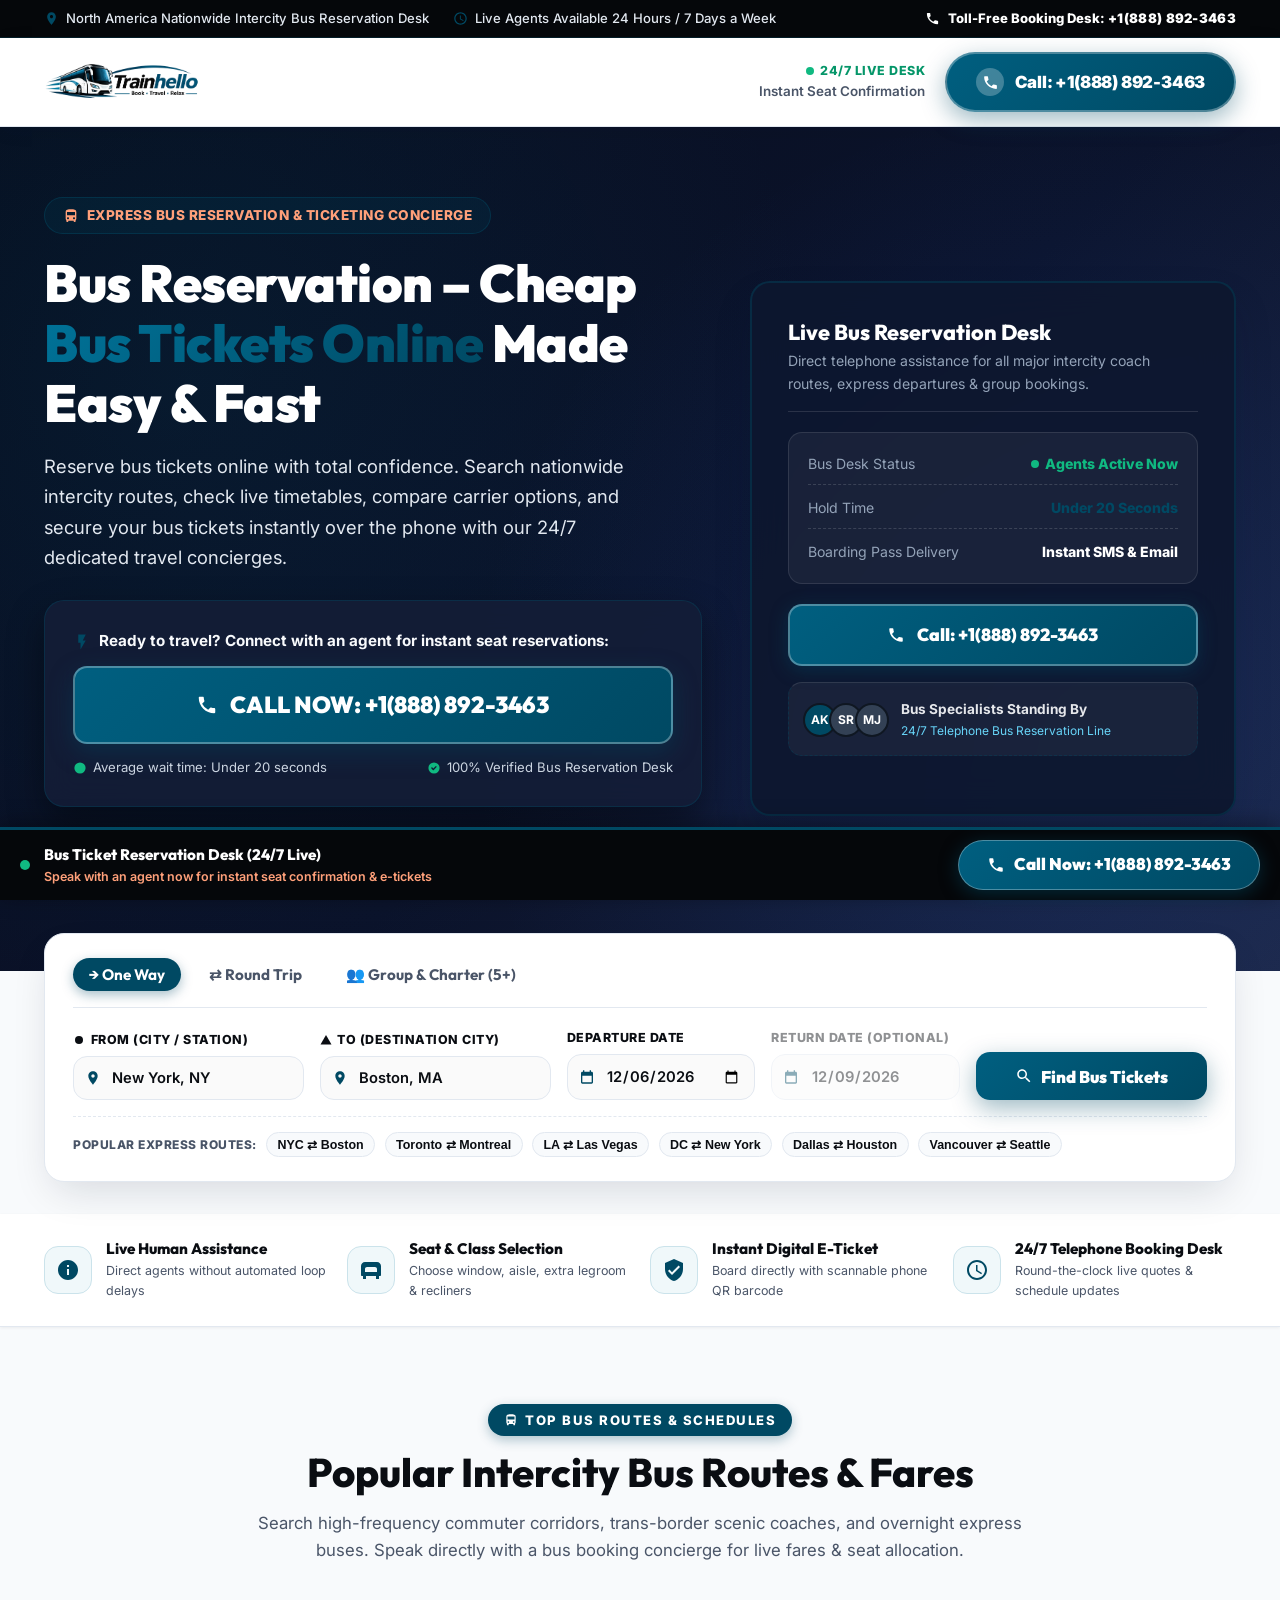
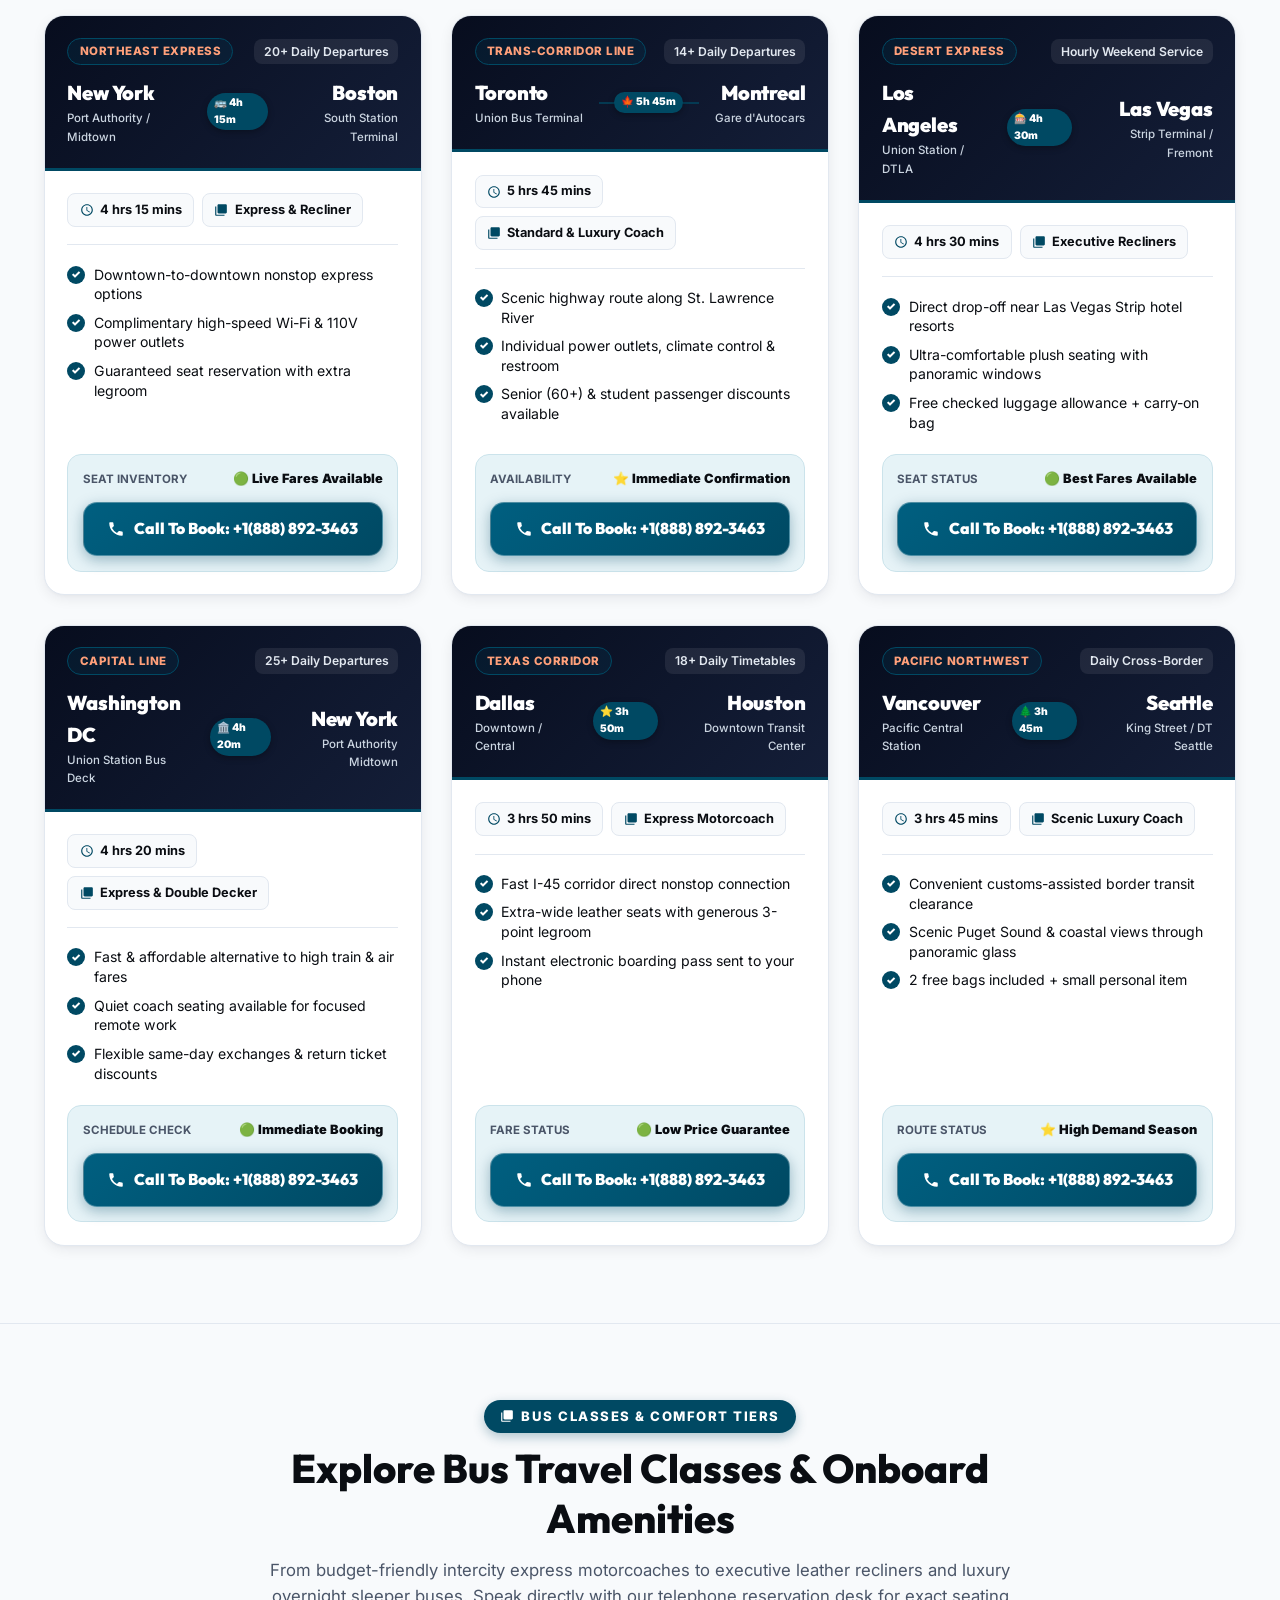
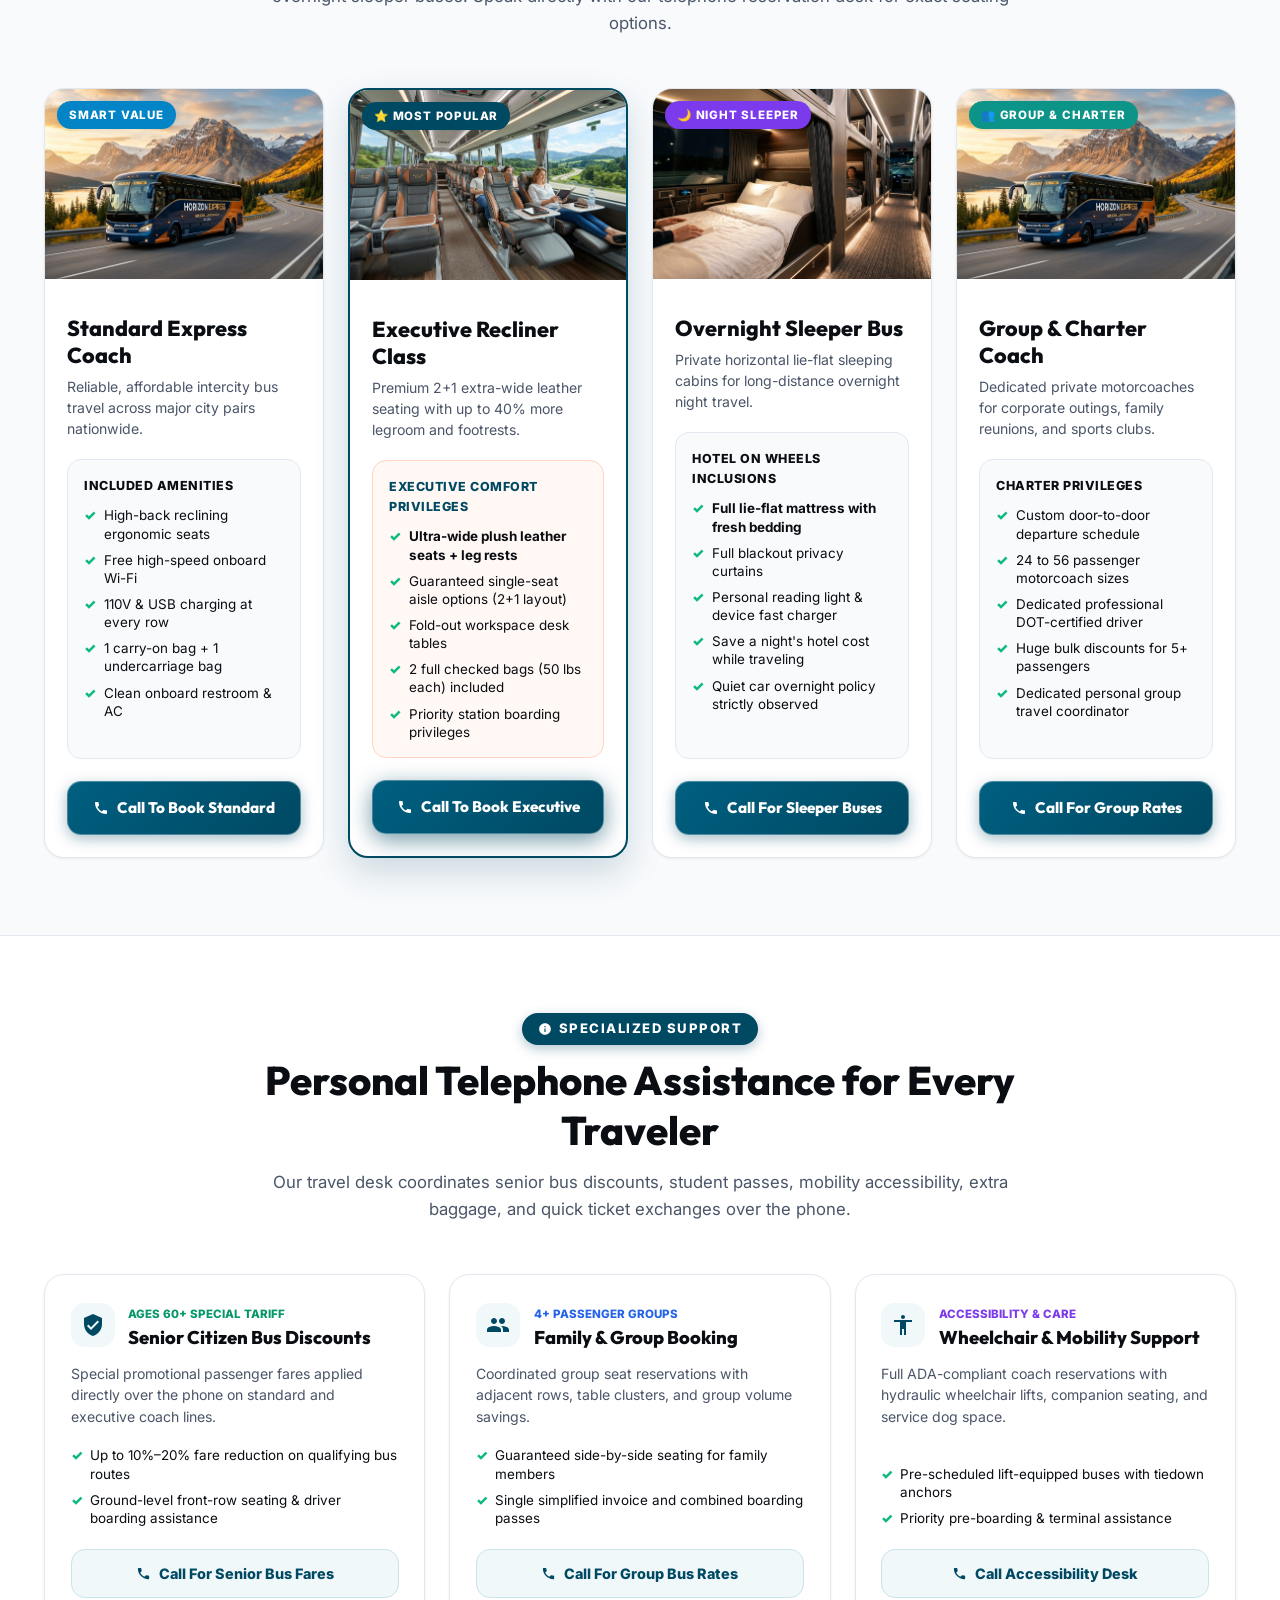
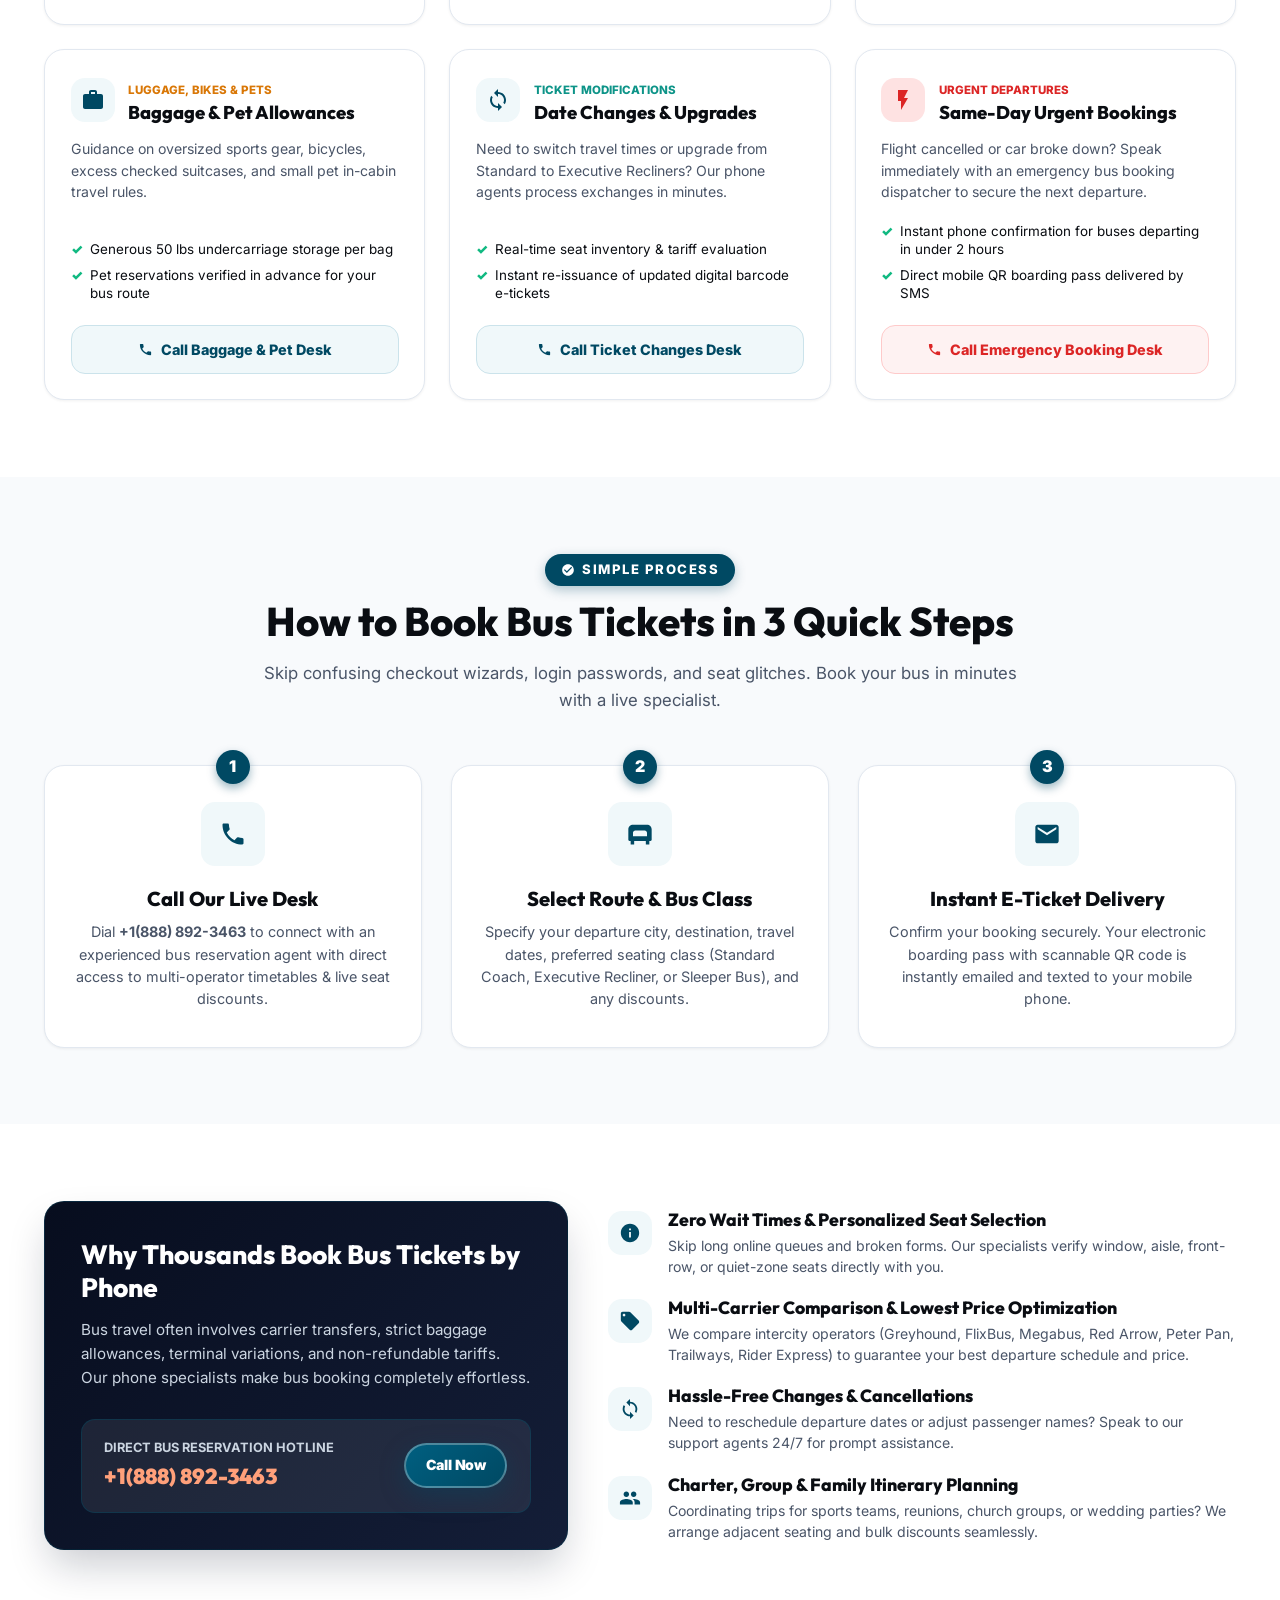
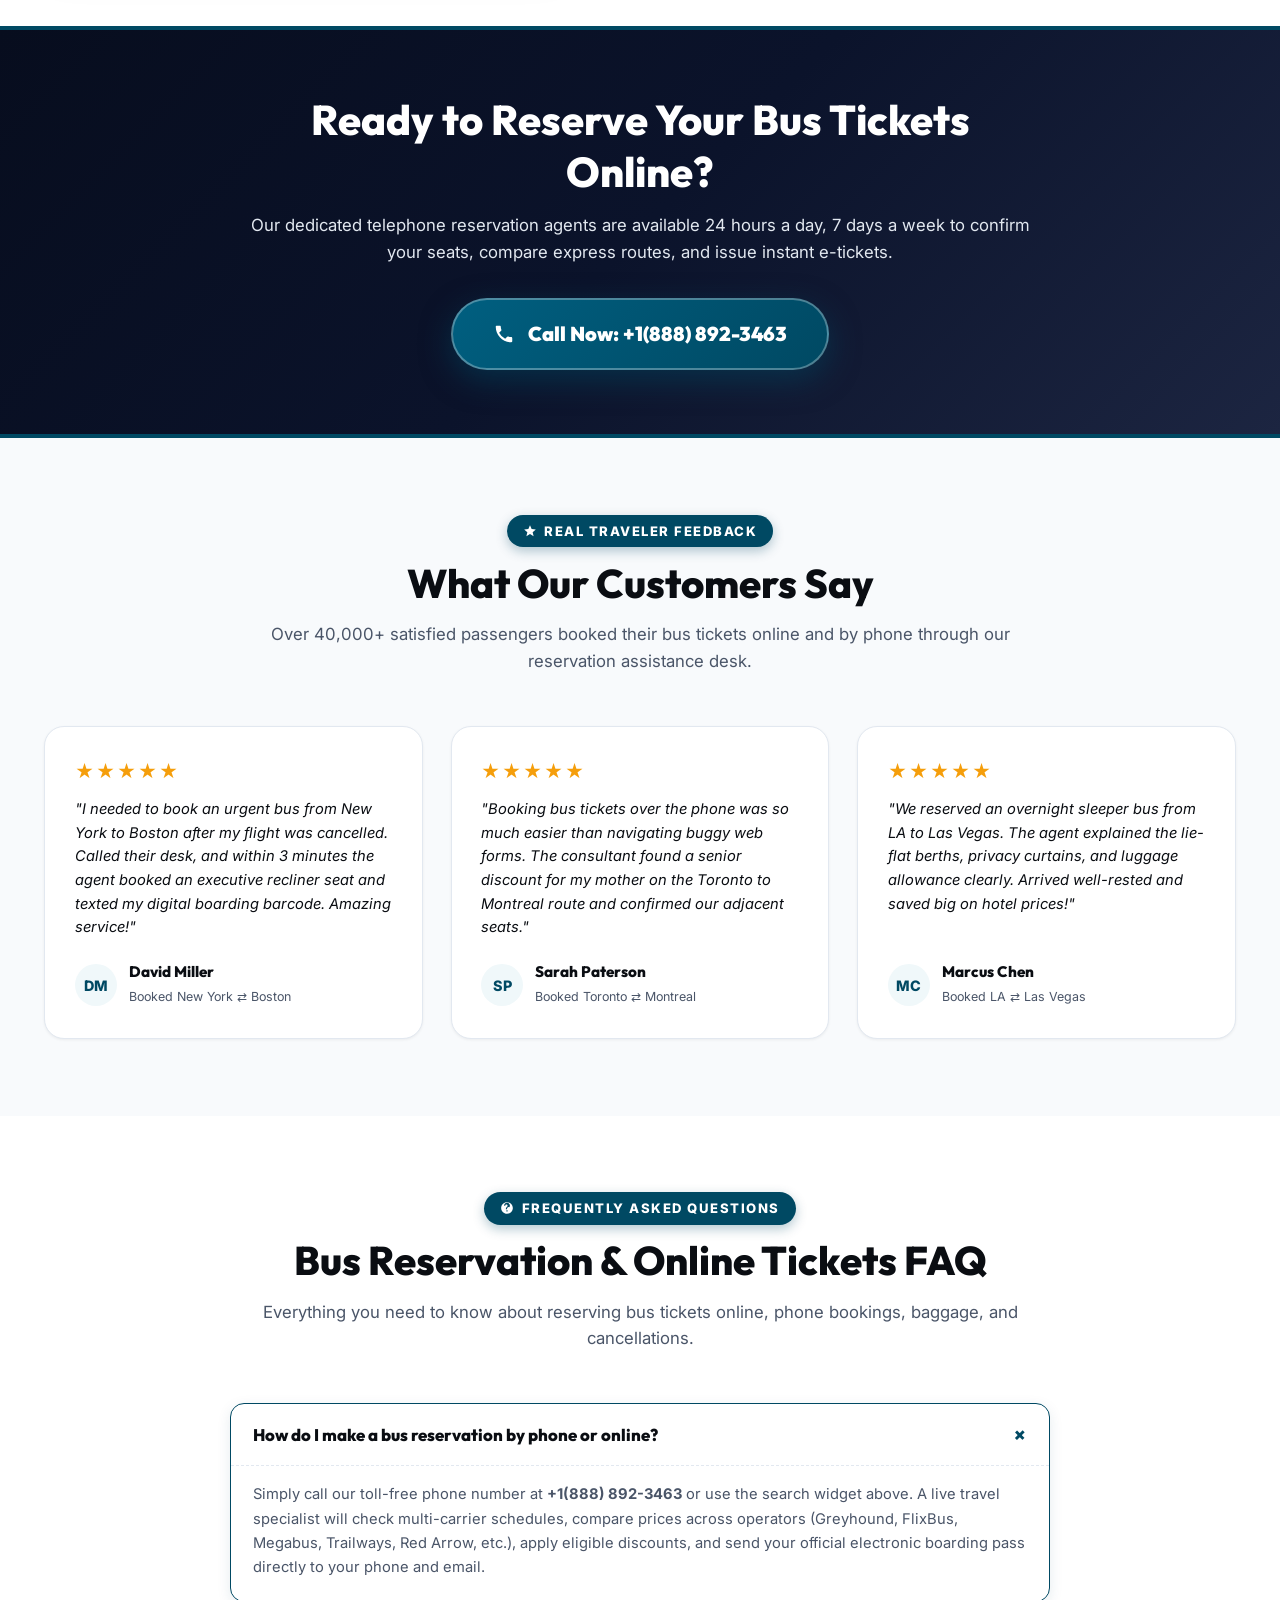
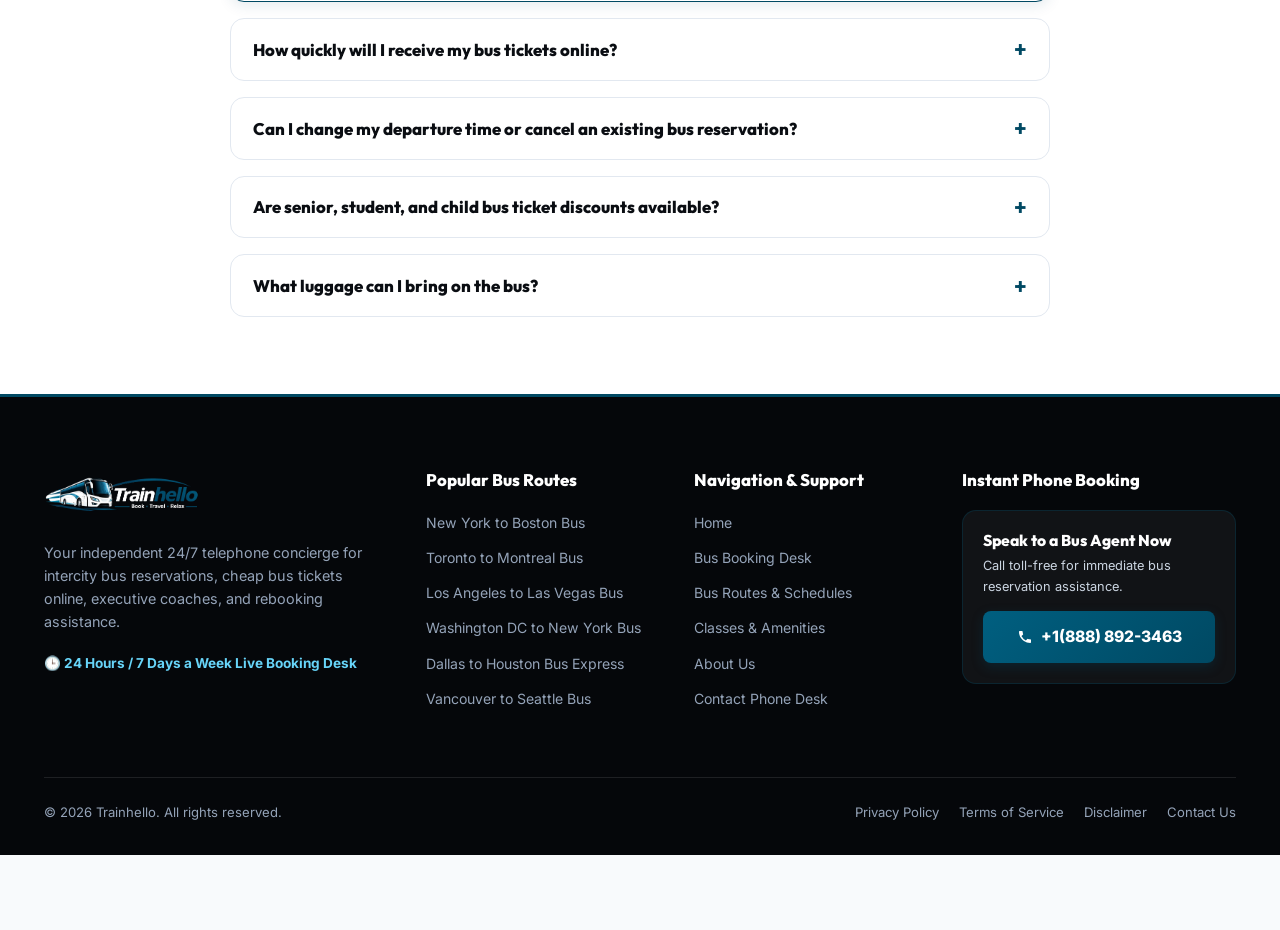
==== index.html @ e767fe3a "Update index.html" ====
<!DOCTYPE html>
<html lang="en">
<head>
  <!-- Google tag (gtag.js) -->
<script async src="https://www.googletagmanager.com/gtag/js?id=AW-18553831049"></script>
<script>
  window.dataLayer = window.dataLayer || [];
  function gtag(){dataLayer.push(arguments);}
  gtag('js', new Date());

  gtag('config', 'AW-18553831049');
</script>
  <script type="text/javascript">
    (function(c,l,a,r,i,t,y){
        c[a]=c[a]||function(){(c[a].q=c[a].q||[]).push(arguments)};
        t=l.createElement(r);t.async=1;t.src="https://www.clarity.ms/tag/"+i;
        y=l.getElementsByTagName(r)[0];y.parentNode.insertBefore(t,y);
    })(window, document, "clarity", "script", "z7vqyet2nu");
</script>
  <meta charset="UTF-8">
  <meta name="viewport" content="width=device-width, initial-scale=1.0">
  <title>Trainhello | Bus Reservation &amp; Cheap Bus Tickets Online | 24/7 Phone Desk</title>
  <meta name="description" content="Book bus tickets online with ease. Compare schedules, check real-time seat availability, and complete your bus reservation quickly with 24/7 live telephone concierge support.">
  <link rel="stylesheet" href="css/style.css">
</head>
<body>

  <!-- Top Support Bar -->
  <div class="top-support-bar">
    <div class="container">
      <div class="top-bar-content">
        <div class="top-bar-left">
          <div class="top-bar-item">
            <svg width="15" height="15" fill="currentColor" viewBox="0 0 24 24"><path d="M12 2C8.13 2 5 5.13 5 9c0 5.25 7 13 7 13s7-7.75 7-13c0-3.87-3.13-7-7-7zm0 9.5c-1.38 0-2.5-1.12-2.5-2.5s1.12-2.5 2.5-2.5 2.5 1.12 2.5 2.5-1.12 2.5-2.5 2.5z"/></svg>
            <span>North America Nationwide Intercity Bus Reservation Desk</span>
          </div>
          <div class="top-bar-item">
            <svg width="15" height="15" fill="currentColor" viewBox="0 0 24 24"><path d="M11.99 2C6.47 2 2 6.48 2 12s4.47 10 9.99 10C17.52 22 22 17.52 22 12S17.52 2 11.99 2zM12 20c-4.42 0-8-3.58-8-8s3.58-8 8-8 8 3.58 8 8-3.58 8-8 8zm.5-13H11v6l5.25 3.15.75-1.23-4.5-2.67z"/></svg>
            <span>Live Agents Available 24 Hours / 7 Days a Week</span>
          </div>
        </div>
        <div class="top-bar-right">
          <svg width="15" height="15" fill="currentColor" viewBox="0 0 24 24"><path d="M6.62 10.79a15.053 15.053 0 006.59 6.59l2.2-2.2c.27-.27.67-.36 1.02-.24 1.12.37 2.33.57 3.57.57.55 0 1 .45 1 1V20c0 .55-.45 1-1 1-9.39 0-17-7.61-17-17 0-.55.45-1 1-1h3.5c.55 0 1 .45 1 1 0 1.25.2 2.45.57 3.57.11.35.03.74-.25 1.02l-2.2 2.2z"/></svg>
          <span>Toll-Free Booking Desk: <strong style="color: #FFFFFF; font-weight: 900; letter-spacing: 0.3px; text-shadow: 0 1px 3px rgba(0,0,0,0.5);">+1(888) 892-3463</strong></span>
        </div>
      </div>
    </div>
  </div>

  <!-- Site Header -->
  <header class="site-header">
    <div class="container">
      <div class="nav-wrapper">
        <!-- Logo -->
        <a href="index.html" class="brand-logo" aria-label="Trainhello Home">
          <img src="images/logo.png" alt="Trainhello - Book • Travel • Relax | Bus Reservation & Tickets Online" width="200" height="66">
        </a>

        <!-- Right: 24/7 Telephone Booking Hotline Badge & CTA -->
        <div class="header-call-box">
          <div class="header-support-info">
            <span class="header-support-badge">
              <span class="live-dot"></span>
              <span>24/7 Live Desk</span>
            </span>
            <span class="header-support-label">Instant Seat Confirmation</span>
          </div>
          <a href="tel:+18888923463" class="btn-header-call btn-call-trigger" aria-label="Call bus reservation desk">
            <span class="phone-icon">
              <svg width="17" height="17" fill="currentColor" viewBox="0 0 24 24"><path d="M20.01 15.38c-1.23 0-2.42-.2-3.53-.56a.977.977 0 00-1.01.24l-2.2 2.2a15.045 15.045 0 01-6.59-6.59l2.2-2.21a.96.96 0 00.25-1A11.36 11.36 0 018.5 4c0-.55-.45-1-1-1H4c-.55 0-1 .45-1 1 0 9.39 7.61 17 17 17 .55 0 1-.45 1-1v-3.5c0-.55-.45-1-.99-1.12z"/></svg>
            </span>
            <span>Call: +1(888) 892-3463</span>
          </a>
        </div>
      </div>
    </div>
  </header>

  <!-- Hero Section -->
  <section class="hero-section">
    <div class="container">
      <div class="hero-grid">
        <div class="hero-content">
          <div class="hero-badge-strip">
            <svg width="16" height="16" fill="currentColor" viewBox="0 0 24 24"><path d="M4 16c0 .88.39 1.67 1 2.22V20c0 .55.45 1 1 1h1c.55 0 1-.45 1-1v-1h8v1c0 .55.45 1 1 1h1c.55 0 1-.45 1-1v-1.78c.61-.55 1-1.34 1-2.22V6c0-3.5-3.58-4-8-4s-8 .5-8 4v10zm3.5 1c-.83 0-1.5-.67-1.5-1.5S6.67 14 7.5 14s1.5.67 1.5 1.5S8.33 17 7.5 17zm9 0c-.83 0-1.5-.67-1.5-1.5s.67-1.5 1.5-1.5 1.5.67 1.5 1.5-.67 1.5-1.5 1.5zm1.5-6H6V6h12v5z"/></svg>
            <span>Express Bus Reservation &amp; Ticketing Concierge</span>
          </div>
          <h1 class="hero-title">
            Bus Reservation – Cheap <span class="highlight">Bus Tickets Online</span> Made Easy &amp; Fast
          </h1>
          <p class="hero-desc">
            Reserve bus tickets online with total confidence. Search nationwide intercity routes, check live timetables, compare carrier options, and secure your bus tickets instantly over the phone with our 24/7 dedicated travel concierges.
          </p>

          <div class="hero-cta-box">
            <div class="hero-cta-label">
              <svg width="18" height="18" fill="var(--brand-orange)" viewBox="0 0 24 24"><path d="M7 2v11h3v9l7-12h-4l4-8z"/></svg>
              <strong>Ready to travel? Connect with an agent for instant seat reservations:</strong>
            </div>
            <a href="tel:+18888923463" class="btn-hero-call btn-call-trigger">
              <span class="phone-icon">
                <svg width="22" height="22" fill="currentColor" viewBox="0 0 24 24"><path d="M20.01 15.38c-1.23 0-2.42-.2-3.53-.56a.977.977 0 00-1.01.24l-2.2 2.2a15.045 15.045 0 01-6.59-6.59l2.2-2.21a.96.96 0 00.25-1A11.36 11.36 0 018.5 4c0-.55-.45-1-1-1H4c-.55 0-1 .45-1 1 0 9.39 7.61 17 17 17 .55 0 1-.45 1-1v-3.5c0-.55-.45-1-.99-1.12z"/></svg>
              </span>
              <span>CALL NOW: +1(888) 892-3463</span>
            </a>
            <div class="cta-subtext">
              <span>
                <svg width="14" height="14" fill="#10B981" viewBox="0 0 20 20"><circle cx="10" cy="10" r="8"/></svg>
                Average wait time: Under 20 seconds
              </span>
              <span>
                <svg width="14" height="14" fill="#10B981" viewBox="0 0 20 20"><path fill-rule="evenodd" d="M10 18a8 8 0 100-16 8 8 0 000 16zm3.707-9.293a1 1 0 00-1.01-1.414L9 10.586 7.707 9.293a1 1 0 00-1.414 1.414l2 2a1 1 0 001.414 0l4-4z" clip-rule="evenodd"/></svg>
                100% Verified Bus Reservation Desk
              </span>
            </div>
          </div>

          <div class="hero-trust-row">
            <div class="trust-item">
              <svg width="18" height="18" fill="currentColor" viewBox="0 0 20 20"><path fill-rule="evenodd" d="M16.707 5.293a1 1 0 010 1.414l-8 8a1 1 0 01-1.414 0l-4-4a1 1 0 011.414-1.414L8 12.586l7.293-7.293a1 1 0 011.414 0z" clip-rule="evenodd"/></svg>
              <span>Instant Digital E-Ticket &amp; QR Code</span>
            </div>
            <div class="trust-item">
              <svg width="18" height="18" fill="currentColor" viewBox="0 0 20 20"><path fill-rule="evenodd" d="M16.707 5.293a1 1 0 010 1.414l-8 8a1 1 0 01-1.414 0l-4-4a1 1 0 011.414-1.414L8 12.586l7.293-7.293a1 1 0 011.414 0z" clip-rule="evenodd"/></svg>
              <span>Executive Recliners &amp; Sleeper Buses</span>
            </div>
            <div class="trust-item">
              <svg width="18" height="18" fill="currentColor" viewBox="0 0 20 20"><path fill-rule="evenodd" d="M16.707 5.293a1 1 0 010 1.414l-8 8a1 1 0 01-1.414 0l-4-4a1 1 0 011.414-1.414L8 12.586l7.293-7.293a1 1 0 011.414 0z" clip-rule="evenodd"/></svg>
              <span>Quick Rebooking &amp; Date Changes</span>
            </div>
          </div>
        </div>

        <!-- Hero Card Right -->
        <div class="hero-card-column">
          <div class="hero-card">
            <div class="hero-card-header">
              <h3>Live Bus Reservation Desk</h3>
              <p>Direct telephone assistance for all major intercity coach routes, express departures &amp; group bookings.</p>
            </div>

            <div style="background: rgba(255, 255, 255, 0.05); border: 1px solid rgba(255, 255, 255, 0.1); border-radius: var(--radius-md); padding: 1.2rem; margin: 1.25rem 0; display: flex; flex-direction: column; gap: 0.75rem;">
              <div style="display: flex; align-items: center; justify-content: space-between; font-size: 0.88rem; color: #E5E7EB; border-bottom: 1px dashed rgba(255,255,255,0.15); padding-bottom: 0.55rem;">
                <span style="color: #94A3B8;">Bus Desk Status</span>
                <span style="color: #10B981; font-weight: 800; display: flex; align-items: center; gap: 0.35rem;">
                  <span style="width: 8px; height: 8px; background: #10B981; border-radius: 50%; display: inline-block;"></span>
                  Agents Active Now
                </span>
              </div>
              <div style="display: flex; align-items: center; justify-content: space-between; font-size: 0.88rem; color: #E5E7EB; border-bottom: 1px dashed rgba(255,255,255,0.15); padding-bottom: 0.55rem;">
                <span style="color: #94A3B8;">Hold Time</span>
                <span style="color: var(--brand-orange); font-weight: 800;">Under 20 Seconds</span>
              </div>
              <div style="display: flex; align-items: center; justify-content: space-between; font-size: 0.88rem; color: #E5E7EB;">
                <span style="color: #94A3B8;">Boarding Pass Delivery</span>
                <span style="color: #FFFFFF; font-weight: 800;">Instant SMS &amp; Email</span>
              </div>
            </div>

            <a href="tel:+18888923463" class="btn-hero-call btn-call-trigger" style="padding: 0.95rem; font-size: 1.1rem; box-shadow: 0 4px 18px rgba(0, 73, 99, 0.45);">
              <svg width="18" height="18" fill="currentColor" viewBox="0 0 24 24"><path d="M20.01 15.38c-1.23 0-2.42-.2-3.53-.56a.977.977 0 00-1.01.24l-2.2 2.2a15.045 15.045 0 01-6.59-6.59l2.2-2.21a.96.96 0 00.25-1A11.36 11.36 0 018.5 4c0-.55-.45-1-1-1H4c-.55 0-1 .45-1 1 0 9.39 7.61 17 17 17 .55 0 1-.45 1-1v-3.5c0-.55-.45-1-.99-1.12z"/></svg>
              <span>Call: +1(888) 892-3463</span>
            </a>

            <div class="agent-status-box" style="margin-top: 1rem; border-top: 1px solid rgba(255,255,255,0.1); padding-top: 1rem;">
              <div class="agent-info">
                <div class="agent-avatars">
                  <div class="agent-avatar">AK</div>
                  <div class="agent-avatar">SR</div>
                  <div class="agent-avatar">MJ</div>
                </div>
                <div style="font-size: 0.85rem; color: #E5E7EB;">
                  <strong>Bus Specialists Standing By</strong>
                  <div style="font-size: 0.75rem; color: #67D4F8;">24/7 Telephone Bus Reservation Line</div>
                </div>
              </div>
            </div>
          </div>
        </div>
      </div>
    </div>
  </section>

  <!-- INTERACTIVE BUS SEARCH WIDGET -->
  <section class="bus-search-section">
    <div class="container">
      <div class="bus-search-card">
        <div class="bus-search-tabs">
          <button type="button" class="bus-tab-btn active" data-tab="oneway">
            <span>→ One Way</span>
          </button>
          <button type="button" class="bus-tab-btn" data-tab="roundtrip">
            <span>⇄ Round Trip</span>
          </button>
          <button type="button" class="bus-tab-btn" data-tab="group">
            <span>👥 Group &amp; Charter (5+)</span>
          </button>
        </div>

        <form id="busSearchForm" class="bus-search-form">
          <div class="bus-input-group">
            <label class="bus-input-label" for="busOrigin">
              <svg width="12" height="12" fill="currentColor" viewBox="0 0 24 24"><circle cx="12" cy="12" r="8"/></svg>
              From (City / Station)
            </label>
            <div class="bus-input-wrap">
              <svg width="16" height="16" fill="currentColor" viewBox="0 0 24 24"><path d="M12 2C8.13 2 5 5.13 5 9c0 5.25 7 13 7 13s7-7.75 7-13c0-3.87-3.13-7-7-7zm0 9.5c-1.38 0-2.5-1.12-2.5-2.5s1.12-2.5 2.5-2.5 2.5 1.12 2.5 2.5-1.12 2.5-2.5 2.5z"/></svg>
              <input type="text" id="busOrigin" class="bus-input-field" placeholder="e.g. New York, NY" required value="New York, NY">
            </div>
          </div>

          <div class="bus-input-group">
            <label class="bus-input-label" for="busDestination">
              <svg width="12" height="12" fill="currentColor" viewBox="0 0 24 24"><path d="M12 2L1 21h22L12 2z"/></svg>
              To (Destination City)
            </label>
            <div class="bus-input-wrap">
              <svg width="16" height="16" fill="currentColor" viewBox="0 0 24 24"><path d="M12 2C8.13 2 5 5.13 5 9c0 5.25 7 13 7 13s7-7.75 7-13c0-3.87-3.13-7-7-7zm0 9.5c-1.38 0-2.5-1.12-2.5-2.5s1.12-2.5 2.5-2.5 2.5 1.12 2.5 2.5-1.12 2.5-2.5 2.5z"/></svg>
              <input type="text" id="busDestination" class="bus-input-field" placeholder="e.g. Boston, MA" required value="Boston, MA">
            </div>
          </div>

          <div class="bus-input-group">
            <label class="bus-input-label" for="busDepartDate">
              Departure Date
            </label>
            <div class="bus-input-wrap">
              <svg width="16" height="16" fill="currentColor" viewBox="0 0 24 24"><path d="M19 4h-1V2h-2v2H8V2H6v2H5c-1.11 0-1.99.9-1.99 2L3 20c0 1.1.89 2 2 2h14c1.1 0 2-.9 2-2V6c0-1.1-.9-2-2-2zm0 16H5V10h14v10z"/></svg>
              <input type="date" id="busDepartDate" class="bus-input-field" required>
            </div>
          </div>

          <div class="bus-input-group" id="returnDateGroup" style="opacity: 0.45;">
            <label class="bus-input-label" for="busReturnDate">
              Return Date (Optional)
            </label>
            <div class="bus-input-wrap">
              <svg width="16" height="16" fill="currentColor" viewBox="0 0 24 24"><path d="M19 4h-1V2h-2v2H8V2H6v2H5c-1.11 0-1.99.9-1.99 2L3 20c0 1.1.89 2 2 2h14c1.1 0 2-.9 2-2V6c0-1.1-.9-2-2-2zm0 16H5V10h14v10z"/></svg>
              <input type="date" id="busReturnDate" class="bus-input-field" disabled>
            </div>
          </div>

          <button type="submit" class="btn-search-bus">
            <svg width="18" height="18" fill="currentColor" viewBox="0 0 24 24"><path d="M15.5 14h-.79l-.28-.27C15.41 12.59 16 11.11 16 9.5 16 5.91 13.09 3 9.5 3S3 5.91 3 9.5 5.91 16 9.5 16c1.61 0 3.09-.59 4.23-1.57l.27.28v.79l5 4.99L20.49 19l-4.99-5zm-6 0C7.01 14 5 11.99 5 9.5S7.01 5 9.5 5 14 7.01 14 9.5 11.99 14 9.5 14z"/></svg>
            <span>Find Bus Tickets</span>
          </button>
        </form>

        <div class="quick-routes-row">
          <span class="quick-routes-label">Popular Express Routes:</span>
          <button type="button" class="quick-route-chip" data-from="New York, NY" data-to="Boston, MA">
            NYC ⇄ Boston
          </button>
          <button type="button" class="quick-route-chip" data-from="Toronto, ON" data-to="Montreal, QC">
            Toronto ⇄ Montreal
          </button>
          <button type="button" class="quick-route-chip" data-from="Los Angeles, CA" data-to="Las Vegas, NV">
            LA ⇄ Las Vegas
          </button>
          <button type="button" class="quick-route-chip" data-from="Washington, DC" data-to="New York, NY">
            DC ⇄ New York
          </button>
          <button type="button" class="quick-route-chip" data-from="Dallas, TX" data-to="Houston, TX">
            Dallas ⇄ Houston
          </button>
          <button type="button" class="quick-route-chip" data-from="Vancouver, BC" data-to="Seattle, WA">
            Vancouver ⇄ Seattle
          </button>
        </div>
      </div>
    </div>
  </section>

  <!-- Trust Bar -->
  <section class="trust-bar">
    <div class="container">
      <div class="trust-bar-grid">
        <div class="trust-bar-item">
          <div class="trust-icon-wrap">
            <svg viewBox="0 0 24 24" fill="currentColor"><path d="M12 2C6.48 2 2 6.48 2 12s4.48 10 10 10 10-4.48 10-10S17.52 2 12 2zm1 15h-2v-6h2v6zm0-8h-2V7h2v2z"/></svg>
          </div>
          <div class="trust-bar-text">
            <h4>Live Human Assistance</h4>
            <p>Direct agents without automated loop delays</p>
          </div>
        </div>
        <div class="trust-bar-item">
          <div class="trust-icon-wrap">
            <svg viewBox="0 0 24 24" fill="currentColor"><path d="M4 18v3h3v-3h10v3h3v-3h1c.55 0 1-.45 1-1V8c0-2.21-1.79-4-4-4H6C3.79 4 2 5.79 2 8v9c0 .55.45 1 1 1h1zm12-9c1.1 0 2 .9 2 2v3H6v-3c0-1.1.9-2 2-2h8z"/></svg>
          </div>
          <div class="trust-bar-text">
            <h4>Seat &amp; Class Selection</h4>
            <p>Choose window, aisle, extra legroom &amp; recliners</p>
          </div>
        </div>
        <div class="trust-bar-item">
          <div class="trust-icon-wrap">
            <svg viewBox="0 0 24 24" fill="currentColor"><path d="M12 1L3 5v6c0 5.55 3.84 10.74 9 12 5.16-1.26 9-6.45 9-12V5l-9-4zm-2 16l-4-4 1.41-1.41L10 14.17l6.59-6.59L18 9l-8 8z"/></svg>
          </div>
          <div class="trust-bar-text">
            <h4>Instant Digital E-Ticket</h4>
            <p>Board directly with scannable phone QR barcode</p>
          </div>
        </div>
        <div class="trust-bar-item">
          <div class="trust-icon-wrap">
            <svg viewBox="0 0 24 24" fill="currentColor"><path d="M11.99 2C6.47 2 2 6.48 2 12s4.47 10 9.99 10C17.52 22 22 17.52 22 12S17.52 2 11.99 2zM12 20c-4.42 0-8-3.58-8-8s3.58-8 8-8 8 3.58 8 8-3.58 8-8 8zm.5-13H11v6l5.25 3.15.75-1.23-4.5-2.67z"/></svg>
          </div>
          <div class="trust-bar-text">
            <h4>24/7 Telephone Booking Desk</h4>
            <p>Round-the-clock live quotes &amp; schedule updates</p>
          </div>
        </div>
      </div>
    </div>
  </section>

  <!-- POPULAR BUS ROUTES SECTION -->
  <section class="section-padding" id="destinations">
    <div class="container">
      <div class="section-header">
        <span class="section-subtitle">
          <svg width="14" height="14" fill="currentColor" viewBox="0 0 24 24"><path d="M4 16c0 .88.39 1.67 1 2.22V20c0 .55.45 1 1 1h1c.55 0 1-.45 1-1v-1h8v1c0 .55.45 1 1 1h1c.55 0 1-.45 1-1v-1.78c.61-.55 1-1.34 1-2.22V6c0-3.5-3.58-4-8-4s-8 .5-8 4v10zm3.5 1c-.83 0-1.5-.67-1.5-1.5S6.67 14 7.5 14s1.5.67 1.5 1.5S8.33 17 7.5 17zm9 0c-.83 0-1.5-.67-1.5-1.5s.67-1.5 1.5-1.5 1.5.67 1.5 1.5-.67 1.5-1.5 1.5zm1.5-6H6V6h12v5z"/></svg>
          TOP BUS ROUTES &amp; SCHEDULES
        </span>
        <h2 class="section-title">Popular Intercity Bus Routes &amp; Fares</h2>
        <p class="section-desc">Search high-frequency commuter corridors, trans-border scenic coaches, and overnight express buses. Speak directly with a bus booking concierge for live fares &amp; seat allocation.</p>
      </div>

      <div class="destinations-grid">
        <!-- Route 1: New York to Boston -->
        <div class="destination-card">
          <div class="destination-header">
            <div class="dest-category-row">
              <span class="dest-tag">Northeast Express</span>
              <span class="dest-freq">20+ Daily Departures</span>
            </div>
            <div class="dest-route-visual">
              <div class="route-city">
                <span class="city-name">New York</span>
                <span class="station-sub">Port Authority / Midtown</span>
              </div>
              <div class="route-line-box">
                <div class="route-track">
                  <span class="route-bus-badge">🚌 4h 15m</span>
                </div>
              </div>
              <div class="route-city" style="text-align: right;">
                <span class="city-name">Boston</span>
                <span class="station-sub">South Station Terminal</span>
              </div>
            </div>
          </div>
          <div class="destination-body">
            <div class="dest-meta-chips">
              <div class="dest-chip">
                <svg width="14" height="14" fill="currentColor" viewBox="0 0 24 24"><path d="M11.99 2C6.47 2 2 6.48 2 12s4.47 10 9.99 10C17.52 22 22 17.52 22 12S17.52 2 11.99 2zM12 20c-4.42 0-8-3.58-8-8s3.58-8 8-8 8 3.58 8 8-3.58 8-8 8zm.5-13H11v6l5.25 3.15.75-1.23-4.5-2.67z"/></svg>
                <span>4 hrs 15 mins</span>
              </div>
              <div class="dest-chip">
                <svg width="14" height="14" fill="currentColor" viewBox="0 0 24 24"><path d="M4 6H2v14c0 1.1.9 2 2 2h14v-2H4V6zm16-4H8c-1.1 0-2 .9-2 2v12c0 1.1.9 2 2 2h12c1.1 0 2-.9 2-2V4c0-1.1-.9-2-2-2z"/></svg>
                <span>Express &amp; Recliner</span>
              </div>
            </div>
            <ul class="dest-features-list">
              <li>
                <span class="feat-bullet">✓</span>
                <span>Downtown-to-downtown nonstop express options</span>
              </li>
              <li>
                <span class="feat-bullet">✓</span>
                <span>Complimentary high-speed Wi-Fi &amp; 110V power outlets</span>
              </li>
              <li>
                <span class="feat-bullet">✓</span>
                <span>Guaranteed seat reservation with extra legroom</span>
              </li>
            </ul>
            <div class="dest-action-bar">
              <div class="dest-fare-status">
                <span class="fare-status-label">Seat Inventory</span>
                <span class="fare-status-val">🟢 Live Fares Available</span>
              </div>
              <a href="tel:+18888923463" class="btn-dest-call btn-call-trigger">
                <svg width="18" height="18" fill="currentColor" viewBox="0 0 24 24"><path d="M20.01 15.38c-1.23 0-2.42-.2-3.53-.56a.977.977 0 00-1.01.24l-2.2 2.2a15.045 15.045 0 01-6.59-6.59l2.2-2.21a.96.96 0 00.25-1A11.36 11.36 0 018.5 4c0-.55-.45-1-1-1H4c-.55 0-1 .45-1 1 0 9.39 7.61 17 17 17 .55 0 1-.45 1-1v-3.5c0-.55-.45-1-.99-1.12z"/></svg>
                <span>Call To Book: +1(888) 892-3463</span>
              </a>
            </div>
          </div>
        </div>

        <!-- Route 2: Toronto to Montreal -->
        <div class="destination-card">
          <div class="destination-header">
            <div class="dest-category-row">
              <span class="dest-tag">Trans-Corridor Line</span>
              <span class="dest-freq">14+ Daily Departures</span>
            </div>
            <div class="dest-route-visual">
              <div class="route-city">
                <span class="city-name">Toronto</span>
                <span class="station-sub">Union Bus Terminal</span>
              </div>
              <div class="route-line-box">
                <div class="route-track">
                  <span class="route-bus-badge">🍁 5h 45m</span>
                </div>
              </div>
              <div class="route-city" style="text-align: right;">
                <span class="city-name">Montreal</span>
                <span class="station-sub">Gare d'Autocars</span>
              </div>
            </div>
          </div>
          <div class="destination-body">
            <div class="dest-meta-chips">
              <div class="dest-chip">
                <svg width="14" height="14" fill="currentColor" viewBox="0 0 24 24"><path d="M11.99 2C6.47 2 2 6.48 2 12s4.47 10 9.99 10C17.52 22 22 17.52 22 12S17.52 2 11.99 2zM12 20c-4.42 0-8-3.58-8-8s3.58-8 8-8 8 3.58 8 8-3.58 8-8 8zm.5-13H11v6l5.25 3.15.75-1.23-4.5-2.67z"/></svg>
                <span>5 hrs 45 mins</span>
              </div>
              <div class="dest-chip">
                <svg width="14" height="14" fill="currentColor" viewBox="0 0 24 24"><path d="M4 6H2v14c0 1.1.9 2 2 2h14v-2H4V6zm16-4H8c-1.1 0-2 .9-2 2v12c0 1.1.9 2 2 2h12c1.1 0 2-.9 2-2V4c0-1.1-.9-2-2-2z"/></svg>
                <span>Standard &amp; Luxury Coach</span>
              </div>
            </div>
            <ul class="dest-features-list">
              <li>
                <span class="feat-bullet">✓</span>
                <span>Scenic highway route along St. Lawrence River</span>
              </li>
              <li>
                <span class="feat-bullet">✓</span>
                <span>Individual power outlets, climate control &amp; restroom</span>
              </li>
              <li>
                <span class="feat-bullet">✓</span>
                <span>Senior (60+) &amp; student passenger discounts available</span>
              </li>
            </ul>
            <div class="dest-action-bar">
              <div class="dest-fare-status">
                <span class="fare-status-label">Availability</span>
                <span class="fare-status-val">⭐ Immediate Confirmation</span>
              </div>
              <a href="tel:+18888923463" class="btn-dest-call btn-call-trigger">
                <svg width="18" height="18" fill="currentColor" viewBox="0 0 24 24"><path d="M20.01 15.38c-1.23 0-2.42-.2-3.53-.56a.977.977 0 00-1.01.24l-2.2 2.2a15.045 15.045 0 01-6.59-6.59l2.2-2.21a.96.96 0 00.25-1A11.36 11.36 0 018.5 4c0-.55-.45-1-1-1H4c-.55 0-1 .45-1 1 0 9.39 7.61 17 17 17 .55 0 1-.45 1-1v-3.5c0-.55-.45-1-.99-1.12z"/></svg>
                <span>Call To Book: +1(888) 892-3463</span>
              </a>
            </div>
          </div>
        </div>

        <!-- Route 3: Los Angeles to Las Vegas -->
        <div class="destination-card">
          <div class="destination-header">
            <div class="dest-category-row">
              <span class="dest-tag">Desert Express</span>
              <span class="dest-freq">Hourly Weekend Service</span>
            </div>
            <div class="dest-route-visual">
              <div class="route-city">
                <span class="city-name">Los Angeles</span>
                <span class="station-sub">Union Station / DTLA</span>
              </div>
              <div class="route-line-box">
                <div class="route-track">
                  <span class="route-bus-badge">🎰 4h 30m</span>
                </div>
              </div>
              <div class="route-city" style="text-align: right;">
                <span class="city-name">Las Vegas</span>
                <span class="station-sub">Strip Terminal / Fremont</span>
              </div>
            </div>
          </div>
          <div class="destination-body">
            <div class="dest-meta-chips">
              <div class="dest-chip">
                <svg width="14" height="14" fill="currentColor" viewBox="0 0 24 24"><path d="M11.99 2C6.47 2 2 6.48 2 12s4.47 10 9.99 10C17.52 22 22 17.52 22 12S17.52 2 11.99 2zM12 20c-4.42 0-8-3.58-8-8s3.58-8 8-8 8 3.58 8 8-3.58 8-8 8zm.5-13H11v6l5.25 3.15.75-1.23-4.5-2.67z"/></svg>
                <span>4 hrs 30 mins</span>
              </div>
              <div class="dest-chip">
                <svg width="14" height="14" fill="currentColor" viewBox="0 0 24 24"><path d="M4 6H2v14c0 1.1.9 2 2 2h14v-2H4V6zm16-4H8c-1.1 0-2 .9-2 2v12c0 1.1.9 2 2 2h12c1.1 0 2-.9 2-2V4c0-1.1-.9-2-2-2z"/></svg>
                <span>Executive Recliners</span>
              </div>
            </div>
            <ul class="dest-features-list">
              <li>
                <span class="feat-bullet">✓</span>
                <span>Direct drop-off near Las Vegas Strip hotel resorts</span>
              </li>
              <li>
                <span class="feat-bullet">✓</span>
                <span>Ultra-comfortable plush seating with panoramic windows</span>
              </li>
              <li>
                <span class="feat-bullet">✓</span>
                <span>Free checked luggage allowance + carry-on bag</span>
              </li>
            </ul>
            <div class="dest-action-bar">
              <div class="dest-fare-status">
                <span class="fare-status-label">Seat Status</span>
                <span class="fare-status-val">🟢 Best Fares Available</span>
              </div>
              <a href="tel:+18888923463" class="btn-dest-call btn-call-trigger">
                <svg width="18" height="18" fill="currentColor" viewBox="0 0 24 24"><path d="M20.01 15.38c-1.23 0-2.42-.2-3.53-.56a.977.977 0 00-1.01.24l-2.2 2.2a15.045 15.045 0 01-6.59-6.59l2.2-2.21a.96.96 0 00.25-1A11.36 11.36 0 018.5 4c0-.55-.45-1-1-1H4c-.55 0-1 .45-1 1 0 9.39 7.61 17 17 17 .55 0 1-.45 1-1v-3.5c0-.55-.45-1-.99-1.12z"/></svg>
                <span>Call To Book: +1(888) 892-3463</span>
              </a>
            </div>
          </div>
        </div>

        <!-- Route 4: Washington DC to New York -->
        <div class="destination-card">
          <div class="destination-header">
            <div class="dest-category-row">
              <span class="dest-tag">Capital Line</span>
              <span class="dest-freq">25+ Daily Departures</span>
            </div>
            <div class="dest-route-visual">
              <div class="route-city">
                <span class="city-name">Washington DC</span>
                <span class="station-sub">Union Station Bus Deck</span>
              </div>
              <div class="route-line-box">
                <div class="route-track">
                  <span class="route-bus-badge">🏛️ 4h 20m</span>
                </div>
              </div>
              <div class="route-city" style="text-align: right;">
                <span class="city-name">New York</span>
                <span class="station-sub">Port Authority Midtown</span>
              </div>
            </div>
          </div>
          <div class="destination-body">
            <div class="dest-meta-chips">
              <div class="dest-chip">
                <svg width="14" height="14" fill="currentColor" viewBox="0 0 24 24"><path d="M11.99 2C6.47 2 2 6.48 2 12s4.47 10 9.99 10C17.52 22 22 17.52 22 12S17.52 2 11.99 2zM12 20c-4.42 0-8-3.58-8-8s3.58-8 8-8 8 3.58 8 8-3.58 8-8 8zm.5-13H11v6l5.25 3.15.75-1.23-4.5-2.67z"/></svg>
                <span>4 hrs 20 mins</span>
              </div>
              <div class="dest-chip">
                <svg width="14" height="14" fill="currentColor" viewBox="0 0 24 24"><path d="M4 6H2v14c0 1.1.9 2 2 2h14v-2H4V6zm16-4H8c-1.1 0-2 .9-2 2v12c0 1.1.9 2 2 2h12c1.1 0 2-.9 2-2V4c0-1.1-.9-2-2-2z"/></svg>
                <span>Express &amp; Double Decker</span>
              </div>
            </div>
            <ul class="dest-features-list">
              <li>
                <span class="feat-bullet">✓</span>
                <span>Fast &amp; affordable alternative to high train &amp; air fares</span>
              </li>
              <li>
                <span class="feat-bullet">✓</span>
                <span>Quiet coach seating available for focused remote work</span>
              </li>
              <li>
                <span class="feat-bullet">✓</span>
                <span>Flexible same-day exchanges &amp; return ticket discounts</span>
              </li>
            </ul>
            <div class="dest-action-bar">
              <div class="dest-fare-status">
                <span class="fare-status-label">Schedule Check</span>
                <span class="fare-status-val">🟢 Immediate Booking</span>
              </div>
              <a href="tel:+18888923463" class="btn-dest-call btn-call-trigger">
                <svg width="18" height="18" fill="currentColor" viewBox="0 0 24 24"><path d="M20.01 15.38c-1.23 0-2.42-.2-3.53-.56a.977.977 0 00-1.01.24l-2.2 2.2a15.045 15.045 0 01-6.59-6.59l2.2-2.21a.96.96 0 00.25-1A11.36 11.36 0 018.5 4c0-.55-.45-1-1-1H4c-.55 0-1 .45-1 1 0 9.39 7.61 17 17 17 .55 0 1-.45 1-1v-3.5c0-.55-.45-1-.99-1.12z"/></svg>
                <span>Call To Book: +1(888) 892-3463</span>
              </a>
            </div>
          </div>
        </div>

        <!-- Route 5: Dallas to Houston -->
        <div class="destination-card">
          <div class="destination-header">
            <div class="dest-category-row">
              <span class="dest-tag">Texas Corridor</span>
              <span class="dest-freq">18+ Daily Timetables</span>
            </div>
            <div class="dest-route-visual">
              <div class="route-city">
                <span class="city-name">Dallas</span>
                <span class="station-sub">Downtown / Central</span>
              </div>
              <div class="route-line-box">
                <div class="route-track">
                  <span class="route-bus-badge">⭐ 3h 50m</span>
                </div>
              </div>
              <div class="route-city" style="text-align: right;">
                <span class="city-name">Houston</span>
                <span class="station-sub">Downtown Transit Center</span>
              </div>
            </div>
          </div>
          <div class="destination-body">
            <div class="dest-meta-chips">
              <div class="dest-chip">
                <svg width="14" height="14" fill="currentColor" viewBox="0 0 24 24"><path d="M11.99 2C6.47 2 2 6.48 2 12s4.47 10 9.99 10C17.52 22 22 17.52 22 12S17.52 2 11.99 2zM12 20c-4.42 0-8-3.58-8-8s3.58-8 8-8 8 3.58 8 8-3.58 8-8 8zm.5-13H11v6l5.25 3.15.75-1.23-4.5-2.67z"/></svg>
                <span>3 hrs 50 mins</span>
              </div>
              <div class="dest-chip">
                <svg width="14" height="14" fill="currentColor" viewBox="0 0 24 24"><path d="M4 6H2v14c0 1.1.9 2 2 2h14v-2H4V6zm16-4H8c-1.1 0-2 .9-2 2v12c0 1.1.9 2 2 2h12c1.1 0 2-.9 2-2V4c0-1.1-.9-2-2-2z"/></svg>
                <span>Express Motorcoach</span>
              </div>
            </div>
            <ul class="dest-features-list">
              <li>
                <span class="feat-bullet">✓</span>
                <span>Fast I-45 corridor direct nonstop connection</span>
              </li>
              <li>
                <span class="feat-bullet">✓</span>
                <span>Extra-wide leather seats with generous 3-point legroom</span>
              </li>
              <li>
                <span class="feat-bullet">✓</span>
                <span>Instant electronic boarding pass sent to your phone</span>
              </li>
            </ul>
            <div class="dest-action-bar">
              <div class="dest-fare-status">
                <span class="fare-status-label">Fare Status</span>
                <span class="fare-status-val">🟢 Low Price Guarantee</span>
              </div>
              <a href="tel:+18888923463" class="btn-dest-call btn-call-trigger">
                <svg width="18" height="18" fill="currentColor" viewBox="0 0 24 24"><path d="M20.01 15.38c-1.23 0-2.42-.2-3.53-.56a.977.977 0 00-1.01.24l-2.2 2.2a15.045 15.045 0 01-6.59-6.59l2.2-2.21a.96.96 0 00.25-1A11.36 11.36 0 018.5 4c0-.55-.45-1-1-1H4c-.55 0-1 .45-1 1 0 9.39 7.61 17 17 17 .55 0 1-.45 1-1v-3.5c0-.55-.45-1-.99-1.12z"/></svg>
                <span>Call To Book: +1(888) 892-3463</span>
              </a>
            </div>
          </div>
        </div>

        <!-- Route 6: Vancouver to Seattle -->
        <div class="destination-card">
          <div class="destination-header">
            <div class="dest-category-row">
              <span class="dest-tag">Pacific Northwest</span>
              <span class="dest-freq">Daily Cross-Border</span>
            </div>
            <div class="dest-route-visual">
              <div class="route-city">
                <span class="city-name">Vancouver</span>
                <span class="station-sub">Pacific Central Station</span>
              </div>
              <div class="route-line-box">
                <div class="route-track">
                  <span class="route-bus-badge">🌲 3h 45m</span>
                </div>
              </div>
              <div class="route-city" style="text-align: right;">
                <span class="city-name">Seattle</span>
                <span class="station-sub">King Street / DT Seattle</span>
              </div>
            </div>
          </div>
          <div class="destination-body">
            <div class="dest-meta-chips">
              <div class="dest-chip">
                <svg width="14" height="14" fill="currentColor" viewBox="0 0 24 24"><path d="M11.99 2C6.47 2 2 6.48 2 12s4.47 10 9.99 10C17.52 22 22 17.52 22 12S17.52 2 11.99 2zM12 20c-4.42 0-8-3.58-8-8s3.58-8 8-8 8 3.58 8 8-3.58 8-8 8zm.5-13H11v6l5.25 3.15.75-1.23-4.5-2.67z"/></svg>
                <span>3 hrs 45 mins</span>
              </div>
              <div class="dest-chip">
                <svg width="14" height="14" fill="currentColor" viewBox="0 0 24 24"><path d="M4 6H2v14c0 1.1.9 2 2 2h14v-2H4V6zm16-4H8c-1.1 0-2 .9-2 2v12c0 1.1.9 2 2 2h12c1.1 0 2-.9 2-2V4c0-1.1-.9-2-2-2z"/></svg>
                <span>Scenic Luxury Coach</span>
              </div>
            </div>
            <ul class="dest-features-list">
              <li>
                <span class="feat-bullet">✓</span>
                <span>Convenient customs-assisted border transit clearance</span>
              </li>
              <li>
                <span class="feat-bullet">✓</span>
                <span>Scenic Puget Sound &amp; coastal views through panoramic glass</span>
              </li>
              <li>
                <span class="feat-bullet">✓</span>
                <span>2 free bags included + small personal item</span>
              </li>
            </ul>
            <div class="dest-action-bar">
              <div class="dest-fare-status">
                <span class="fare-status-label">Route Status</span>
                <span class="fare-status-val">⭐ High Demand Season</span>
              </div>
              <a href="tel:+18888923463" class="btn-dest-call btn-call-trigger">
                <svg width="18" height="18" fill="currentColor" viewBox="0 0 24 24"><path d="M20.01 15.38c-1.23 0-2.42-.2-3.53-.56a.977.977 0 00-1.01.24l-2.2 2.2a15.045 15.045 0 01-6.59-6.59l2.2-2.21a.96.96 0 00.25-1A11.36 11.36 0 018.5 4c0-.55-.45-1-1-1H4c-.55 0-1 .45-1 1 0 9.39 7.61 17 17 17 .55 0 1-.45 1-1v-3.5c0-.55-.45-1-.99-1.12z"/></svg>
                <span>Call To Book: +1(888) 892-3463</span>
              </a>
            </div>
          </div>
        </div>
      </div>
    </div>
  </section>

  <!-- COMPREHENSIVE BUS CLASS GUIDE -->
  <section class="section-padding classes-section" id="classes">
    <div class="container">
      <div class="section-header">
        <span class="section-subtitle">
          <svg width="14" height="14" fill="currentColor" viewBox="0 0 24 24"><path d="M4 6H2v14c0 1.1.9 2 2 2h14v-2H4V6zm16-4H8c-1.1 0-2 .9-2 2v12c0 1.1.9 2 2 2h12c1.1 0 2-.9 2-2V4c0-1.1-.9-2-2-2z"/></svg>
          BUS CLASSES &amp; COMFORT TIERS
        </span>
        <h2 class="section-title">Explore Bus Travel Classes &amp; Onboard Amenities</h2>
        <p class="section-desc">From budget-friendly intercity express motorcoaches to executive leather recliners and luxury overnight sleeper buses. Speak directly with our telephone reservation desk for exact seating options.</p>
      </div>

      <div class="classes-grid">
        <!-- 1. Standard Express Coach -->
        <div class="class-card">
          <div class="class-card-img-wrap">
            <img src="images/standard-coach.jpg" alt="Standard Express Bus Coach Seating" loading="lazy">
            <span class="class-tier-badge tier-badge-economy class-img-badge">Smart Value</span>
          </div>
          <div class="class-card-content">
            <h3>Standard Express Coach</h3>
            <p class="class-desc">Reliable, affordable intercity bus travel across major city pairs nationwide.</p>

            <div class="class-amenity-box">
              <div class="class-amenity-title">Included Amenities</div>
              <ul class="class-features">
                <li><span class="feat-check">✓</span> High-back reclining ergonomic seats</li>
                <li><span class="feat-check">✓</span> Free high-speed onboard Wi-Fi</li>
                <li><span class="feat-check">✓</span> 110V &amp; USB charging at every row</li>
                <li><span class="feat-check">✓</span> 1 carry-on bag + 1 undercarriage bag</li>
                <li><span class="feat-check">✓</span> Clean onboard restroom &amp; AC</li>
              </ul>
            </div>

            <div class="class-card-action">
              <a href="tel:+18888923463" class="btn-class-call btn-call-trigger">
                <svg width="16" height="16" fill="currentColor" viewBox="0 0 24 24"><path d="M20.01 15.38c-1.23 0-2.42-.2-3.53-.56a.977.977 0 00-1.01.24l-2.2 2.2a15.045 15.045 0 01-6.59-6.59l2.2-2.21a.96.96 0 00.25-1A11.36 11.36 0 018.5 4c0-.55-.45-1-1-1H4c-.55 0-1 .45-1 1 0 9.39 7.61 17 17 17 .55 0 1-.45 1-1v-3.5c0-.55-.45-1-.99-1.12z"/></svg>
                <span>Call To Book Standard</span>
              </a>
            </div>
          </div>
        </div>

        <!-- 2. Executive Recliner Class (Featured) -->
        <div class="class-card featured">
          <div class="class-card-img-wrap">
            <img src="images/executive-coach.jpg" alt="Executive Recliner Luxury Bus Cabin" loading="lazy">
            <span class="class-tier-badge tier-badge-business class-img-badge">⭐ Most Popular</span>
          </div>
          <div class="class-card-content">
            <h3>Executive Recliner Class</h3>
            <p class="class-desc">Premium 2+1 extra-wide leather seating with up to 40% more legroom and footrests.</p>

            <div class="class-amenity-box" style="background: #FFF8F5; border-color: #FFD4C2;">
              <div class="class-amenity-title" style="color: var(--brand-orange);">Executive Comfort Privileges</div>
              <ul class="class-features">
                <li><span class="feat-check">✓</span> <strong>Ultra-wide plush leather seats + leg rests</strong></li>
                <li><span class="feat-check">✓</span> Guaranteed single-seat aisle options (2+1 layout)</li>
                <li><span class="feat-check">✓</span> Fold-out workspace desk tables</li>
                <li><span class="feat-check">✓</span> 2 full checked bags (50 lbs each) included</li>
                <li><span class="feat-check">✓</span> Priority station boarding privileges</li>
              </ul>
            </div>

            <div class="class-card-action">
              <a href="tel:+18888923463" class="btn-class-call btn-call-trigger" style="box-shadow: 0 6px 22px rgba(0, 73, 99, 0.55);">
                <svg width="16" height="16" fill="currentColor" viewBox="0 0 24 24"><path d="M20.01 15.38c-1.23 0-2.42-.2-3.53-.56a.977.977 0 00-1.01.24l-2.2 2.2a15.045 15.045 0 01-6.59-6.59l2.2-2.21a.96.96 0 00.25-1A11.36 11.36 0 018.5 4c0-.55-.45-1-1-1H4c-.55 0-1 .45-1 1 0 9.39 7.61 17 17 17 .55 0 1-.45 1-1v-3.5c0-.55-.45-1-.99-1.12z"/></svg>
                <span>Call To Book Executive</span>
              </a>
            </div>
          </div>
        </div>

        <!-- 3. Luxury Overnight Sleeper Bus -->
        <div class="class-card">
          <div class="class-card-img-wrap">
            <img src="images/sleeper-bus.jpg" alt="Overnight Sleeper Bus Cabin Berths" loading="lazy">
            <span class="class-tier-badge tier-badge-sleeper class-img-badge">🌙 Night Sleeper</span>
          </div>
          <div class="class-card-content">
            <h3>Overnight Sleeper Bus</h3>
            <p class="class-desc">Private horizontal lie-flat sleeping cabins for long-distance overnight night travel.</p>

            <div class="class-amenity-box">
              <div class="class-amenity-title">Hotel on Wheels Inclusions</div>
              <ul class="class-features">
                <li><span class="feat-check">✓</span> <strong>Full lie-flat mattress with fresh bedding</strong></li>
                <li><span class="feat-check">✓</span> Full blackout privacy curtains</li>
                <li><span class="feat-check">✓</span> Personal reading light &amp; device fast charger</li>
                <li><span class="feat-check">✓</span> Save a night's hotel cost while traveling</li>
                <li><span class="feat-check">✓</span> Quiet car overnight policy strictly observed</li>
              </ul>
            </div>

            <div class="class-card-action">
              <a href="tel:+18888923463" class="btn-class-call btn-call-trigger">
                <svg width="16" height="16" fill="currentColor" viewBox="0 0 24 24"><path d="M20.01 15.38c-1.23 0-2.42-.2-3.53-.56a.977.977 0 00-1.01.24l-2.2 2.2a15.045 15.045 0 01-6.59-6.59l2.2-2.21a.96.96 0 00.25-1A11.36 11.36 0 018.5 4c0-.55-.45-1-1-1H4c-.55 0-1 .45-1 1 0 9.39 7.61 17 17 17 .55 0 1-.45 1-1v-3.5c0-.55-.45-1-.99-1.12z"/></svg>
                <span>Call For Sleeper Buses</span>
              </a>
            </div>
          </div>
        </div>

        <!-- 4. Group & Charter Coach -->
        <div class="class-card">
          <div class="class-card-img-wrap">
            <img src="images/hero-bus.jpg" alt="Group Charter Motorcoach Bus" loading="lazy">
            <span class="class-tier-badge tier-badge-prestige class-img-badge">👥 Group &amp; Charter</span>
          </div>
          <div class="class-card-content">
            <h3>Group &amp; Charter Coach</h3>
            <p class="class-desc">Dedicated private motorcoaches for corporate outings, family reunions, and sports clubs.</p>

            <div class="class-amenity-box">
              <div class="class-amenity-title">Charter Privileges</div>
              <ul class="class-features">
                <li><span class="feat-check">✓</span> Custom door-to-door departure schedule</li>
                <li><span class="feat-check">✓</span> 24 to 56 passenger motorcoach sizes</li>
                <li><span class="feat-check">✓</span> Dedicated professional DOT-certified driver</li>
                <li><span class="feat-check">✓</span> Huge bulk discounts for 5+ passengers</li>
                <li><span class="feat-check">✓</span> Dedicated personal group travel coordinator</li>
              </ul>
            </div>

            <div class="class-card-action">
              <a href="tel:+18888923463" class="btn-class-call btn-call-trigger">
                <svg width="16" height="16" fill="currentColor" viewBox="0 0 24 24"><path d="M20.01 15.38c-1.23 0-2.42-.2-3.53-.56a.977.977 0 00-1.01.24l-2.2 2.2a15.045 15.045 0 01-6.59-6.59l2.2-2.21a.96.96 0 00.25-1A11.36 11.36 0 018.5 4c0-.55-.45-1-1-1H4c-.55 0-1 .45-1 1 0 9.39 7.61 17 17 17 .55 0 1-.45 1-1v-3.5c0-.55-.45-1-.99-1.12z"/></svg>
                <span>Call For Group Rates</span>
              </a>
            </div>
          </div>
        </div>
      </div>
    </div>
  </section>

  <!-- SPECIALIZED BUS ASSISTANCE -->
  <section class="section-padding special-assist-section" id="specialized-assistance">
    <div class="container">
      <div class="section-header">
        <span class="section-subtitle">
          <svg width="14" height="14" fill="currentColor" viewBox="0 0 24 24"><path d="M12 2C6.48 2 2 6.48 2 12s4.48 10 10 10 10-4.48 10-10S17.52 2 12 2zm1 15h-2v-6h2v6zm0-8h-2V7h2v2z"/></svg>
          SPECIALIZED SUPPORT
        </span>
        <h2 class="section-title">Personal Telephone Assistance for Every Traveler</h2>
        <p class="section-desc">Our travel desk coordinates senior bus discounts, student passes, mobility accessibility, extra baggage, and quick ticket exchanges over the phone.</p>
      </div>

      <div class="special-assist-grid">
        <!-- 1. Senior Discounts -->
        <div class="special-assist-card">
          <div class="special-assist-header">
            <div class="special-assist-icon-wrap">
              <svg viewBox="0 0 24 24" fill="currentColor"><path d="M12 1L3 5v6c0 5.55 3.84 10.74 9 12 5.16-1.26 9-6.45 9-12V5l-9-4zm-2 16l-4-4 1.41-1.41L10 14.17l6.59-6.59L18 9l-8 8z"/></svg>
            </div>
            <div>
              <span style="font-size: 0.72rem; font-weight: 800; color: #059669; text-transform: uppercase;">Ages 60+ Special Tariff</span>
              <h3>Senior Citizen Bus Discounts</h3>
            </div>
          </div>
          <p class="special-assist-desc">Special promotional passenger fares applied directly over the phone on standard and executive coach lines.</p>
          <ul class="special-assist-bullets">
            <li><span class="bullet-dot">✓</span> Up to 10%–20% fare reduction on qualifying bus routes</li>
            <li><span class="bullet-dot">✓</span> Ground-level front-row seating &amp; driver boarding assistance</li>
          </ul>
          <a href="tel:+18888923463" class="btn-special-call btn-call-trigger">
            <svg width="15" height="15" fill="currentColor" viewBox="0 0 24 24"><path d="M20.01 15.38c-1.23 0-2.42-.2-3.53-.56a.977.977 0 00-1.01.24l-2.2 2.2a15.045 15.045 0 01-6.59-6.59l2.2-2.21a.96.96 0 00.25-1A11.36 11.36 0 018.5 4c0-.55-.45-1-1-1H4c-.55 0-1 .45-1 1 0 9.39 7.61 17 17 17 .55 0 1-.45 1-1v-3.5c0-.55-.45-1-.99-1.12z"/></svg>
            <span>Call For Senior Bus Fares</span>
          </a>
        </div>

        <!-- 2. Family & Group Seating -->
        <div class="special-assist-card">
          <div class="special-assist-header">
            <div class="special-assist-icon-wrap">
              <svg viewBox="0 0 24 24" fill="currentColor"><path d="M16 11c1.66 0 2.99-1.34 2.99-3S17.66 5 16 5c-1.66 0-3 1.34-3 3s1.34 3 3 3zm-8 0c1.66 0 2.99-1.34 2.99-3S9.66 5 8 5C6.34 5 5 6.34 5 8s1.34 3 3 3zm0 2c-2.33 0-7 1.17-7 3.5V19h14v-2.5c0-2.33-4.67-3.5-7-3.5zm8 0c-.29 0-.62.02-.97.05 1.16.84 1.97 1.97 1.97 3.45V19h6v-2.5c0-2.33-4.67-3.5-7-3.5z"/></svg>
            </div>
            <div>
              <span style="font-size: 0.72rem; font-weight: 800; color: #2563EB; text-transform: uppercase;">4+ Passenger Groups</span>
              <h3>Family &amp; Group Booking</h3>
            </div>
          </div>
          <p class="special-assist-desc">Coordinated group seat reservations with adjacent rows, table clusters, and group volume savings.</p>
          <ul class="special-assist-bullets">
            <li><span class="bullet-dot">✓</span> Guaranteed side-by-side seating for family members</li>
            <li><span class="bullet-dot">✓</span> Single simplified invoice and combined boarding passes</li>
          </ul>
          <a href="tel:+18888923463" class="btn-special-call btn-call-trigger">
            <svg width="15" height="15" fill="currentColor" viewBox="0 0 24 24"><path d="M20.01 15.38c-1.23 0-2.42-.2-3.53-.56a.977.977 0 00-1.01.24l-2.2 2.2a15.045 15.045 0 01-6.59-6.59l2.2-2.21a.96.96 0 00.25-1A11.36 11.36 0 018.5 4c0-.55-.45-1-1-1H4c-.55 0-1 .45-1 1 0 9.39 7.61 17 17 17 .55 0 1-.45 1-1v-3.5c0-.55-.45-1-.99-1.12z"/></svg>
            <span>Call For Group Bus Rates</span>
          </a>
        </div>

        <!-- 3. Accessibility & Special Needs -->
        <div class="special-assist-card">
          <div class="special-assist-header">
            <div class="special-assist-icon-wrap">
              <svg viewBox="0 0 24 24" fill="currentColor"><path d="M12 2c1.1 0 2 .9 2 2s-.9 2-2 2-2-.9-2-2 .9-2 2-2zm9 7h-6v13h-2v-6h-2v6H9V9H3V7h18v2z"/></svg>
            </div>
            <div>
              <span style="font-size: 0.72rem; font-weight: 800; color: #7C3AED; text-transform: uppercase;">Accessibility &amp; Care</span>
              <h3>Wheelchair &amp; Mobility Support</h3>
            </div>
          </div>
          <p class="special-assist-desc">Full ADA-compliant coach reservations with hydraulic wheelchair lifts, companion seating, and service dog space.</p>
          <ul class="special-assist-bullets">
            <li><span class="bullet-dot">✓</span> Pre-scheduled lift-equipped buses with tiedown anchors</li>
            <li><span class="bullet-dot">✓</span> Priority pre-boarding &amp; terminal assistance</li>
          </ul>
          <a href="tel:+18888923463" class="btn-special-call btn-call-trigger">
            <svg width="15" height="15" fill="currentColor" viewBox="0 0 24 24"><path d="M20.01 15.38c-1.23 0-2.42-.2-3.53-.56a.977.977 0 00-1.01.24l-2.2 2.2a15.045 15.045 0 01-6.59-6.59l2.2-2.21a.96.96 0 00.25-1A11.36 11.36 0 018.5 4c0-.55-.45-1-1-1H4c-.55 0-1 .45-1 1 0 9.39 7.61 17 17 17 .55 0 1-.45 1-1v-3.5c0-.55-.45-1-.99-1.12z"/></svg>
            <span>Call Accessibility Desk</span>
          </a>
        </div>

        <!-- 4. Baggage & Pets -->
        <div class="special-assist-card">
          <div class="special-assist-header">
            <div class="special-assist-icon-wrap">
              <svg viewBox="0 0 24 24" fill="currentColor"><path d="M20 6h-4V4c0-1.11-.89-2-2-2h-4c-1.11 0-2 .89-2 2v2H4c-1.11 0-1.99.89-1.99 2L2 19c0 1.11.89 2 2 2h16c1.11 0 2-.89 2-2V8c0-1.11-.89-2-2-2zm-6 0h-4V4h4v2z"/></svg>
            </div>
            <div>
              <span style="font-size: 0.72rem; font-weight: 800; color: #D97706; text-transform: uppercase;">Luggage, Bikes &amp; Pets</span>
              <h3>Baggage &amp; Pet Allowances</h3>
            </div>
          </div>
          <p class="special-assist-desc">Guidance on oversized sports gear, bicycles, excess checked suitcases, and small pet in-cabin travel rules.</p>
          <ul class="special-assist-bullets">
            <li><span class="bullet-dot">✓</span> Generous 50 lbs undercarriage storage per bag</li>
            <li><span class="bullet-dot">✓</span> Pet reservations verified in advance for your bus route</li>
          </ul>
          <a href="tel:+18888923463" class="btn-special-call btn-call-trigger">
            <svg width="15" height="15" fill="currentColor" viewBox="0 0 24 24"><path d="M20.01 15.38c-1.23 0-2.42-.2-3.53-.56a.977.977 0 00-1.01.24l-2.2 2.2a15.045 15.045 0 01-6.59-6.59l2.2-2.21a.96.96 0 00.25-1A11.36 11.36 0 018.5 4c0-.55-.45-1-1-1H4c-.55 0-1 .45-1 1 0 9.39 7.61 17 17 17 .55 0 1-.45 1-1v-3.5c0-.55-.45-1-.99-1.12z"/></svg>
            <span>Call Baggage &amp; Pet Desk</span>
          </a>
        </div>

        <!-- 5. Ticket Changes & Exchanges -->
        <div class="special-assist-card">
          <div class="special-assist-header">
            <div class="special-assist-icon-wrap">
              <svg viewBox="0 0 24 24" fill="currentColor"><path d="M12 4V1L8 5l4 4V6c3.31 0 6 2.69 6 6 0 1.01-.25 1.97-.7 2.8l1.46 1.46C19.54 15.03 20 13.57 20 12c0-4.42-3.58-8-8-8zm0 14c-3.31 0-6-2.69-6-6 0-1.01.25-1.97.7-2.8L5.24 7.74C4.46 8.97 4 10.43 4 12c0 4.42 3.58 8 8 8v3l4-4-4-4v3z"/></svg>
            </div>
            <div>
              <span style="font-size: 0.72rem; font-weight: 800; color: #0D9488; text-transform: uppercase;">Ticket Modifications</span>
              <h3>Date Changes &amp; Upgrades</h3>
            </div>
          </div>
          <p class="special-assist-desc">Need to switch travel times or upgrade from Standard to Executive Recliners? Our phone agents process exchanges in minutes.</p>
          <ul class="special-assist-bullets">
            <li><span class="bullet-dot">✓</span> Real-time seat inventory &amp; tariff evaluation</li>
            <li><span class="bullet-dot">✓</span> Instant re-issuance of updated digital barcode e-tickets</li>
          </ul>
          <a href="tel:+18888923463" class="btn-special-call btn-call-trigger">
            <svg width="15" height="15" fill="currentColor" viewBox="0 0 24 24"><path d="M20.01 15.38c-1.23 0-2.42-.2-3.53-.56a.977.977 0 00-1.01.24l-2.2 2.2a15.045 15.045 0 01-6.59-6.59l2.2-2.21a.96.96 0 00.25-1A11.36 11.36 0 018.5 4c0-.55-.45-1-1-1H4c-.55 0-1 .45-1 1 0 9.39 7.61 17 17 17 .55 0 1-.45 1-1v-3.5c0-.55-.45-1-.99-1.12z"/></svg>
            <span>Call Ticket Changes Desk</span>
          </a>
        </div>

        <!-- 6. Same-Day Emergency Bookings -->
        <div class="special-assist-card">
          <div class="special-assist-header">
            <div class="special-assist-icon-wrap" style="background: #FEE2E2; color: #DC2626;">
              <svg viewBox="0 0 24 24" fill="currentColor"><path d="M7 2v11h3v9l7-12h-4l4-8z"/></svg>
            </div>
            <div>
              <span style="font-size: 0.72rem; font-weight: 800; color: #DC2626; text-transform: uppercase;">Urgent Departures</span>
              <h3>Same-Day Urgent Bookings</h3>
            </div>
          </div>
          <p class="special-assist-desc">Flight cancelled or car broke down? Speak immediately with an emergency bus booking dispatcher to secure the next departure.</p>
          <ul class="special-assist-bullets">
            <li><span class="bullet-dot">✓</span> Instant phone confirmation for buses departing in under 2 hours</li>
            <li><span class="bullet-dot">✓</span> Direct mobile QR boarding pass delivered by SMS</li>
          </ul>
          <a href="tel:+18888923463" class="btn-special-call btn-call-trigger" style="background: #FEF2F2; border-color: #FECACA; color: #DC2626;">
            <svg width="15" height="15" fill="currentColor" viewBox="0 0 24 24"><path d="M20.01 15.38c-1.23 0-2.42-.2-3.53-.56a.977.977 0 00-1.01.24l-2.2 2.2a15.045 15.045 0 01-6.59-6.59l2.2-2.21a.96.96 0 00.25-1A11.36 11.36 0 018.5 4c0-.55-.45-1-1-1H4c-.55 0-1 .45-1 1 0 9.39 7.61 17 17 17 .55 0 1-.45 1-1v-3.5c0-.55-.45-1-.99-1.12z"/></svg>
            <span>Call Emergency Booking Desk</span>
          </a>
        </div>
      </div>
    </div>
  </section>

  <!-- 3-STEP BUS RESERVATION WORKFLOW -->
  <section class="section-padding steps-section">
    <div class="container">
      <div class="section-header">
        <span class="section-subtitle">
          <svg width="14" height="14" fill="currentColor" viewBox="0 0 24 24"><path d="M12 2C6.48 2 2 6.48 2 12s4.48 10 10 10 10-4.48 10-10S17.52 2 12 2zm-2 15l-5-5 1.41-1.41L10 14.17l7.59-7.59L19 8l-9 9z"/></svg>
          SIMPLE PROCESS
        </span>
        <h2 class="section-title">How to Book Bus Tickets in 3 Quick Steps</h2>
        <p class="section-desc">Skip confusing checkout wizards, login passwords, and seat glitches. Book your bus in minutes with a live specialist.</p>
      </div>

      <div class="steps-grid">
        <div class="step-card">
          <div class="step-number">1</div>
          <div class="step-icon-wrap">
            <svg width="28" height="28" fill="currentColor" viewBox="0 0 24 24"><path d="M20.01 15.38c-1.23 0-2.42-.2-3.53-.56a.977.977 0 00-1.01.24l-2.2 2.2a15.045 15.045 0 01-6.59-6.59l2.2-2.21a.96.96 0 00.25-1A11.36 11.36 0 018.5 4c0-.55-.45-1-1-1H4c-.55 0-1 .45-1 1 0 9.39 7.61 17 17 17 .55 0 1-.45 1-1v-3.5c0-.55-.45-1-.99-1.12z"/></svg>
          </div>
          <h3>Call Our Live Desk</h3>
          <p>Dial <strong>+1(888) 892-3463</strong> to connect with an experienced bus reservation agent with direct access to multi-operator timetables &amp; live seat discounts.</p>
        </div>

        <div class="step-card">
          <div class="step-number">2</div>
          <div class="step-icon-wrap">
            <svg width="28" height="28" fill="currentColor" viewBox="0 0 24 24"><path d="M4 18v3h3v-3h10v3h3v-3h1c.55 0 1-.45 1-1V8c0-2.21-1.79-4-4-4H6C3.79 4 2 5.79 2 8v9c0 .55.45 1 1 1h1zm12-9c1.1 0 2 .9 2 2v3H6v-3c0-1.1.9-2 2-2h8z"/></svg>
          </div>
          <h3>Select Route &amp; Bus Class</h3>
          <p>Specify your departure city, destination, travel dates, preferred seating class (Standard Coach, Executive Recliner, or Sleeper Bus), and any discounts.</p>
        </div>

        <div class="step-card">
          <div class="step-number">3</div>
          <div class="step-icon-wrap">
            <svg width="28" height="28" fill="currentColor" viewBox="0 0 24 24"><path d="M20 4H4c-1.1 0-1.99.9-1.99 2L2 18c0 1.1.9 2 2 2h16c1.1 0 2-.9 2-2V6c0-1.1-.9-2-2-2zm0 4l-8 5-8-5V6l8 5 8-5v2z"/></svg>
          </div>
          <h3>Instant E-Ticket Delivery</h3>
          <p>Confirm your booking securely. Your electronic boarding pass with scannable QR code is instantly emailed and texted to your mobile phone.</p>
        </div>
      </div>
    </div>
  </section>

  <!-- WHY BOOK BUS TICKETS BY PHONE -->
  <section class="section-padding why-section">
    <div class="container">
      <div class="why-grid">
        <div class="why-image-box">
          <h3>Why Thousands Book Bus Tickets by Phone</h3>
          <p>Bus travel often involves carrier transfers, strict baggage allowances, terminal variations, and non-refundable tariffs. Our phone specialists make bus booking completely effortless.</p>
          <div class="phone-showcase-badge">
            <div>
              <div style="font-size: 0.8rem; color: #CBD5E1; text-transform: uppercase; font-weight: 700;">Direct Bus Reservation Hotline</div>
              <div class="showcase-num">+1(888) 892-3463</div>
            </div>
            <a href="tel:+18888923463" class="btn-header-call btn-call-trigger" style="font-size: 0.88rem; padding: 0.6rem 1.2rem;">
              <span>Call Now</span>
            </a>
          </div>
        </div>

        <div class="why-reasons-list">
          <div class="why-reason-item">
            <div class="reason-icon">
              <svg viewBox="0 0 24 24" fill="currentColor"><path d="M12 2C6.48 2 2 6.48 2 12s4.48 10 10 10 10-4.48 10-10S17.52 2 12 2zm1 15h-2v-6h2v6zm0-8h-2V7h2v2z"/></svg>
            </div>
            <div class="reason-content">
              <h4>Zero Wait Times &amp; Personalized Seat Selection</h4>
              <p>Skip long online queues and broken forms. Our specialists verify window, aisle, front-row, or quiet-zone seats directly with you.</p>
            </div>
          </div>

          <div class="why-reason-item">
            <div class="reason-icon">
              <svg viewBox="0 0 24 24" fill="currentColor"><path d="M21.41 11.58l-9-9C12.05 2.22 11.55 2 11 2H4c-1.1 0-2 .9-2 2v7c0 .55.22 1.05.59 1.42l9 9c.36.36.86.58 1.41.58.55 0 1.05-.22 1.41-.59l7-7c.37-.36.59-.86.59-1.41 0-.55-.23-1.06-.59-1.42zM5.5 7C4.67 7 4 6.33 4 5.5S4.67 4 5.5 4 7 4.67 7 5.5 6.33 7 5.5 7z"/></svg>
            </div>
            <div class="reason-content">
              <h4>Multi-Carrier Comparison &amp; Lowest Price Optimization</h4>
              <p>We compare intercity operators (Greyhound, FlixBus, Megabus, Red Arrow, Peter Pan, Trailways, Rider Express) to guarantee your best departure schedule and price.</p>
            </div>
          </div>

          <div class="why-reason-item">
            <div class="reason-icon">
              <svg viewBox="0 0 24 24" fill="currentColor"><path d="M12 4V1L8 5l4 4V6c3.31 0 6 2.69 6 6 0 1.01-.25 1.97-.7 2.8l1.46 1.46C19.54 15.03 20 13.57 20 12c0-4.42-3.58-8-8-8zm0 14c-3.31 0-6-2.69-6-6 0-1.01.25-1.97.7-2.8L5.24 7.74C4.46 8.97 4 10.43 4 12c0 4.42 3.58 8 8 8v3l4-4-4-4v3z"/></svg>
            </div>
            <div class="reason-content">
              <h4>Hassle-Free Changes &amp; Cancellations</h4>
              <p>Need to reschedule departure dates or adjust passenger names? Speak to our support agents 24/7 for prompt assistance.</p>
            </div>
          </div>

          <div class="why-reason-item">
            <div class="reason-icon">
              <svg viewBox="0 0 24 24" fill="currentColor"><path d="M16 11c1.66 0 2.99-1.34 2.99-3S17.66 5 16 5c-1.66 0-3 1.34-3 3s1.34 3 3 3zm-8 0c1.66 0 2.99-1.34 2.99-3S9.66 5 8 5C6.34 5 5 6.34 5 8s1.34 3 3 3zm0 2c-2.33 0-7 1.17-7 3.5V19h14v-2.5c0-2.33-4.67-3.5-7-3.5zm8 0c-.29 0-.62.02-.97.05 1.16.84 1.97 1.97 1.97 3.45V19h6v-2.5c0-2.33-4.67-3.5-7-3.5z"/></svg>
            </div>
            <div class="reason-content">
              <h4>Charter, Group &amp; Family Itinerary Planning</h4>
              <p>Coordinating trips for sports teams, reunions, church groups, or wedding parties? We arrange adjacent seating and bulk discounts seamlessly.</p>
            </div>
          </div>
        </div>
      </div>
    </div>
  </section>

  <!-- Full-Width Call CTA Banner -->
  <section class="cta-banner-section">
    <div class="container">
      <div class="cta-banner-content">
        <h2>Ready to Reserve Your Bus Tickets Online?</h2>
        <p>Our dedicated telephone reservation agents are available 24 hours a day, 7 days a week to confirm your seats, compare express routes, and issue instant e-tickets.</p>
        <a href="tel:+18888923463" class="btn-banner-call btn-call-trigger">
          <span class="phone-icon">
            <svg width="22" height="22" fill="currentColor" viewBox="0 0 24 24"><path d="M20.01 15.38c-1.23 0-2.42-.2-3.53-.56a.977.977 0 00-1.01.24l-2.2 2.2a15.045 15.045 0 01-6.59-6.59l2.2-2.21a.96.96 0 00.25-1A11.36 11.36 0 018.5 4c0-.55-.45-1-1-1H4c-.55 0-1 .45-1 1 0 9.39 7.61 17 17 17 .55 0 1-.45 1-1v-3.5c0-.55-.45-1-.99-1.12z"/></svg>
          </span>
          <span>Call Now: +1(888) 892-3463</span>
        </a>
      </div>
    </div>
  </section>

  <!-- Real Traveler Reviews -->
  <section class="section-padding reviews-section">
    <div class="container">
      <div class="section-header">
        <span class="section-subtitle">
          <svg width="14" height="14" fill="currentColor" viewBox="0 0 24 24"><path d="M12 17.27L18.18 21l-1.64-7.03L22 9.24l-7.19-.61L12 2 9.19 8.63 2 9.24l5.46 4.73L5.82 21z"/></svg>
          Real Traveler Feedback
        </span>
        <h2 class="section-title">What Our Customers Say</h2>
        <p class="section-desc">Over 40,000+ satisfied passengers booked their bus tickets online and by phone through our reservation assistance desk.</p>
      </div>

      <div class="reviews-grid">
        <div class="review-card">
          <div class="review-stars">★★★★★</div>
          <p class="review-text">"I needed to book an urgent bus from New York to Boston after my flight was cancelled. Called their desk, and within 3 minutes the agent booked an executive recliner seat and texted my digital boarding barcode. Amazing service!"</p>
          <div class="review-author">
            <div class="author-avatar">DM</div>
            <div class="author-info">
              <h4>David Miller</h4>
              <span>Booked New York ⇄ Boston</span>
            </div>
          </div>
        </div>

        <div class="review-card">
          <div class="review-stars">★★★★★</div>
          <p class="review-text">"Booking bus tickets over the phone was so much easier than navigating buggy web forms. The consultant found a senior discount for my mother on the Toronto to Montreal route and confirmed our adjacent seats."</p>
          <div class="review-author">
            <div class="author-avatar">SP</div>
            <div class="author-info">
              <h4>Sarah Paterson</h4>
              <span>Booked Toronto ⇄ Montreal</span>
            </div>
          </div>
        </div>

        <div class="review-card">
          <div class="review-stars">★★★★★</div>
          <p class="review-text">"We reserved an overnight sleeper bus from LA to Las Vegas. The agent explained the lie-flat berths, privacy curtains, and luggage allowance clearly. Arrived well-rested and saved big on hotel prices!"</p>
          <div class="review-author">
            <div class="author-avatar">MC</div>
            <div class="author-info">
              <h4>Marcus Chen</h4>
              <span>Booked LA ⇄ Las Vegas</span>
            </div>
          </div>
        </div>
      </div>
    </div>
  </section>

  <!-- FAQ Accordion -->
  <section class="section-padding faq-section" id="faq">
    <div class="container">
      <div class="section-header">
        <span class="section-subtitle">
          <svg width="14" height="14" fill="currentColor" viewBox="0 0 24 24"><path d="M12 2C6.48 2 2 6.48 2 12s4.48 10 10 10 10-4.48 10-10S17.52 2 12 2zm1 16h-2v-2h2v2zm1.07-7.75l-.9.92C12.45 11.9 12 12.5 12 14h-2v-.5c0-1.1.45-2.1 1.17-2.83l1.24-1.26c.37-.36.59-.86.59-1.41 0-1.1-.9-2-2-2s-2 .9-2 2H7c0-2.76 2.24-5 5-5s5 2.24 5 5c0 1.04-.42 1.99-1.07 2.75z"/></svg>
          FREQUENTLY ASKED QUESTIONS
        </span>
        <h2 class="section-title">Bus Reservation &amp; Online Tickets FAQ</h2>
        <p class="section-desc">Everything you need to know about reserving bus tickets online, phone bookings, baggage, and cancellations.</p>
      </div>

      <div class="faq-container">
        <div class="faq-item active">
          <button class="faq-question">
            <span>How do I make a bus reservation by phone or online?</span>
            <span class="faq-toggle-icon">+</span>
          </button>
          <div class="faq-answer">
            <p>Simply call our toll-free phone number at <strong>+1(888) 892-3463</strong> or use the search widget above. A live travel specialist will check multi-carrier schedules, compare prices across operators (Greyhound, FlixBus, Megabus, Trailways, Red Arrow, etc.), apply eligible discounts, and send your official electronic boarding pass directly to your phone and email.</p>
          </div>
        </div>

        <div class="faq-item">
          <button class="faq-question">
            <span>How quickly will I receive my bus tickets online?</span>
            <span class="faq-toggle-icon">+</span>
          </button>
          <div class="faq-answer">
            <p>Your electronic tickets containing a scannable QR boarding barcode, seat assignment, and departure terminal directions are emailed and texted to your mobile phone immediately upon confirming your reservation.</p>
          </div>
        </div>

        <div class="faq-item">
          <button class="faq-question">
            <span>Can I change my departure time or cancel an existing bus reservation?</span>
            <span class="faq-toggle-icon">+</span>
          </button>
          <div class="faq-answer">
            <p>Yes! Our phone assistance desk is available 24/7 to process schedule changes, date exchanges, and cancellations in accordance with the specific carrier's fare conditions.</p>
          </div>
        </div>

        <div class="faq-item">
          <button class="faq-question">
            <span>Are senior, student, and child bus ticket discounts available?</span>
            <span class="faq-toggle-icon">+</span>
          </button>
          <div class="faq-answer">
            <p>Yes. When you call our desk, our agents verify and apply all qualifying fare reductions including senior citizen tariffs (ages 60+), student passes, military discounts, and family group rates.</p>
          </div>
        </div>

        <div class="faq-item">
          <button class="faq-question">
            <span>What luggage can I bring on the bus?</span>
            <span class="faq-toggle-icon">+</span>
          </button>
          <div class="faq-answer">
            <p>Most intercity bus carriers allow one carry-on bag (up to 25 lbs) to place in the overhead compartment, plus one to two checked bags (up to 50 lbs each) placed securely in the undercarriage cargo hold. Additional baggage or bicycles can also be reserved via phone.</p>
          </div>
        </div>
      </div>
    </div>
  </section>

  <!-- Site Footer -->
  <footer class="site-footer">
    <div class="container">
      <div class="footer-grid">
        <div class="footer-brand">
          <a href="index.html" class="brand-logo" style="margin-bottom: 1.25rem;">
            <img src="images/logo-light.png" alt="Trainhello - Book • Travel • Relax" width="190" height="63">
          </a>
          <p>Your independent 24/7 telephone concierge for intercity bus reservations, cheap bus tickets online, executive coaches, and rebooking assistance.</p>
          <div style="font-size: 0.85rem; color: #67D4F8; font-weight: 700;">
            🕒 24 Hours / 7 Days a Week Live Booking Desk
          </div>
        </div>

        <div class="footer-col">
          <h4>Popular Bus Routes</h4>
          <ul class="footer-links">
            <li><a href="#destinations">New York to Boston Bus</a></li>
            <li><a href="#destinations">Toronto to Montreal Bus</a></li>
            <li><a href="#destinations">Los Angeles to Las Vegas Bus</a></li>
            <li><a href="#destinations">Washington DC to New York Bus</a></li>
            <li><a href="#destinations">Dallas to Houston Bus Express</a></li>
            <li><a href="#destinations">Vancouver to Seattle Bus</a></li>
          </ul>
        </div>

        <div class="footer-col">
          <h4>Navigation &amp; Support</h4>
          <ul class="footer-links">
            <li><a href="index.html">Home</a></li>
            <li><a href="booking.html">Bus Booking Desk</a></li>
            <li><a href="routes.html">Bus Routes &amp; Schedules</a></li>
            <li><a href="services.html">Classes &amp; Amenities</a></li>
            <li><a href="about.html">About Us</a></li>
            <li><a href="contact.html">Contact Phone Desk</a></li>
          </ul>
        </div>

        <div class="footer-col">
          <h4>Instant Phone Booking</h4>
          <div class="footer-call-card">
            <h5>Speak to a Bus Agent Now</h5>
            <p style="font-size: 0.8rem; color: #CBD5E1;">Call toll-free for immediate bus reservation assistance.</p>
            <a href="tel:+18888923463" class="btn-footer-call btn-call-trigger">
              <svg width="16" height="16" fill="currentColor" viewBox="0 0 24 24"><path d="M20.01 15.38c-1.23 0-2.42-.2-3.53-.56a.977.977 0 00-1.01.24l-2.2 2.2a15.045 15.045 0 01-6.59-6.59l2.2-2.21a.96.96 0 00.25-1A11.36 11.36 0 018.5 4c0-.55-.45-1-1-1H4c-.55 0-1 .45-1 1 0 9.39 7.61 17 17 17 .55 0 1-.45 1-1v-3.5c0-.55-.45-1-.99-1.12z"/></svg>
              <span>+1(888) 892-3463</span>
            </a>
          </div>
        </div>
      </div>

      <div class="footer-bottom">
        <p>&copy; 2026 Trainhello. All rights reserved.</p>
        <div class="footer-legal-links">
          <a href="privacy.html">Privacy Policy</a>
          <a href="terms.html">Terms of Service</a>
          <a href="disclaimer.html">Disclaimer</a>
          <a href="contact.html">Contact Us</a>
        </div>
      </div>
    </div>
  </footer>

  <!-- Sticky Bottom Call Bar -->
  <div class="sticky-call-bar">
    <div class="sticky-call-content">
      <div class="sticky-call-left">
        <div class="pulse-dot"></div>
        <div>
          <div class="sticky-call-title">Bus Ticket Reservation Desk (24/7 Live)</div>
          <div class="sticky-call-subtitle">Speak with an agent now for instant seat confirmation &amp; e-tickets</div>
        </div>
      </div>
      <a href="tel:+18888923463" class="btn-sticky-call btn-call-trigger">
        <span class="phone-icon">
          <svg width="18" height="18" fill="currentColor" viewBox="0 0 24 24"><path d="M20.01 15.38c-1.23 0-2.42-.2-3.53-.56a.977.977 0 00-1.01.24l-2.2 2.2a15.045 15.045 0 01-6.59-6.59l2.2-2.21a.96.96 0 00.25-1A11.36 11.36 0 018.5 4c0-.55-.45-1-1-1H4c-.55 0-1 .45-1 1 0 9.39 7.61 17 17 17 .55 0 1-.45 1-1v-3.5c0-.55-.45-1-.99-1.12z"/></svg>
        </span>
        <span>Call Now: +1(888) 892-3463</span>
      </a>
    </div>
  </div>

  <script src="js/main.js"></script>
</body>
</html>
---- css/style.css ----
/* ==========================================================================
   Trainhello - Modern Bus Reservation & Bus Tickets Design System
   Keywords: Bus Reservation, bus tickets, bus tickets online, cheap bus tickets
   Color Palette: Vibrant Express Flame (#FF5E14), Deep Midnight Navy (#0B132B),
   Traveler Blue (#2563EB) & Trust Mint (#10B981)
   Ultra-High Conversion OTA Architecture, 24/7 Telephone Concierge & Live Schedules
   ========================================================================== */

@import url('https://fonts.googleapis.com/css2?family=Inter:wght@400;500;600;700;800;900&family=Outfit:wght@500;600;700;800;900&display=swap');

:root {
  /* Brand Primary & Accents (004963 Deep Teal, White, Black from Trainhello Logo) */
  --brand-orange: #004963;
  --brand-orange-hover: #003649;
  --brand-orange-light: #F0F8FA;
  --brand-orange-bg: #E6F3F7;
  --brand-orange-glow: rgba(0, 73, 99, 0.4);

  --brand-navy: #0A0D12;
  --brand-navy-dark: #05070A;
  --brand-navy-card: #0F1722;
  --brand-navy-light: #162232;
  --brand-navy-border: rgba(255, 255, 255, 0.12);

  --brand-blue: #0082A6;
  --brand-blue-hover: #006D8C;
  --brand-blue-light: #E0F4FB;

  --success-green: #10B981;
  --success-green-light: #ECFDF5;
  --alert-red: #EF4444;

  /* Aliases for universal compatibility */
  --brand-yellow: #004963;
  --brand-yellow-hover: #003649;
  --brand-yellow-light: #F0F8FA;
  --brand-yellow-bg: #E6F3F7;
  --brand-charcoal: #0A0D12;
  --brand-charcoal-dark: #05070A;
  --brand-charcoal-deep: #000000;
  --brand-charcoal-light: #2D3748;

  /* Semantic UI Tokens */
  --primary-dark: #0A0D12;
  --accent-cta: #004963;
  --accent-cta-hover: #003649;
  --cta-text: #FFFFFF;
  --bg-light: #F8FAFC;
  --bg-surface: #FFFFFF;
  --text-main: #0A0D12;
  --text-muted: #4A5568;
  --text-light: #718096;
  --border-light: #E2E8F0;
  --border-orange: #CBE3EB;

  /* Elevation & Shadows */
  --shadow-sm: 0 1px 3px 0 rgba(0, 0, 0, 0.06);
  --shadow-md: 0 4px 14px -1px rgba(11, 19, 43, 0.08), 0 2px 4px -2px rgba(11, 19, 43, 0.04);
  --shadow-lg: 0 10px 25px -3px rgba(11, 19, 43, 0.12), 0 4px 6px -4px rgba(11, 19, 43, 0.04);
  --shadow-xl: 0 20px 40px -6px rgba(11, 19, 43, 0.22);
  --shadow-cta: 0 8px 24px rgba(0, 73, 99, 0.38);
  --shadow-blue: 0 8px 24px rgba(37, 99, 235, 0.28);

  /* Geometry & Transitions */
  --radius-sm: 8px;
  --radius-md: 14px;
  --radius-lg: 20px;
  --radius-full: 9999px;
  --container-max: 1240px;
  --transition-fast: 0.2s ease;
  --transition-normal: 0.3s cubic-bezier(0.4, 0, 0.2, 1);
}

/* Reset & Strict Overflow Prevention */
*, *::before, *::after {
  box-sizing: border-box;
  margin: 0;
  padding: 0;
}

html, body {
  width: 100%;
  max-width: 100vw;
  overflow-x: hidden;
  scroll-behavior: smooth;
}

body {
  font-family: 'Inter', -apple-system, BlinkMacSystemFont, 'Segoe UI', Roboto, sans-serif;
  color: var(--text-main);
  background-color: var(--bg-light);
  line-height: 1.6;
  -webkit-font-smoothing: antialiased;
  -moz-osx-font-smoothing: grayscale;
  padding-bottom: 75px;
}

h1, h2, h3, h4, h5, h6 {
  font-family: 'Outfit', sans-serif;
  color: var(--primary-dark);
  font-weight: 800;
  line-height: 1.25;
}

a {
  text-decoration: none;
  color: inherit;
  transition: var(--transition-fast);
}

ul {
  list-style: none;
}

img, svg {
  max-width: 100%;
  height: auto;
  display: block;
}

.container {
  width: 100%;
  max-width: var(--container-max);
  margin: 0 auto;
  padding: 0 1.5rem;
}

/* ==========================================================================
   Top Support Bar
   ========================================================================== */
.top-support-bar {
  background: var(--brand-navy-dark);
  color: #E2E8F0;
  font-size: 0.82rem;
  padding: 0.5rem 1rem;
  border-bottom: 1px solid rgba(0, 73, 99, 0.35);
  width: 100%;
}

.top-bar-content {
  display: flex;
  align-items: center;
  justify-content: space-between;
  max-width: var(--container-max);
  margin: 0 auto;
  flex-wrap: wrap;
  gap: 0.5rem;
}

.top-bar-left {
  display: flex;
  align-items: center;
  gap: 1.5rem;
  font-weight: 500;
}

.top-bar-item {
  display: flex;
  align-items: center;
  gap: 0.45rem;
}

.top-bar-item svg {
  color: var(--brand-orange);
  flex-shrink: 0;
}

.top-bar-right {
  display: flex;
  align-items: center;
  gap: 0.5rem;
  color: #FFFFFF;
  font-weight: 800;
}

.top-bar-right span strong {
  color: #FFFFFF;
  font-weight: 900;
  letter-spacing: 0.3px;
  text-shadow: 0 1px 3px rgba(0, 0, 0, 0.4);
}

/* ==========================================================================
   Header: Minimal OTA Logo + 24/7 Telephone Booking Desk
   ========================================================================== */
.site-header {
  background: #FFFFFF;
  border-bottom: 1px solid var(--border-light);
  position: sticky;
  top: 0;
  z-index: 100;
  box-shadow: 0 4px 20px rgba(11, 19, 43, 0.06);
  width: 100%;
}

.nav-wrapper {
  display: flex;
  align-items: center;
  justify-content: space-between;
  height: 88px;
  gap: 1.5rem;
}

.brand-logo {
  display: flex;
  align-items: center;
  flex-shrink: 0;
  text-decoration: none;
}

.brand-logo img {
  height: 52px;
  width: auto;
  object-fit: contain;
  display: block;
}

.header-call-box {
  display: flex;
  align-items: center;
  gap: 1.25rem;
  flex-shrink: 0;
}

.header-support-info {
  display: flex;
  flex-direction: column;
  align-items: flex-end;
  text-align: right;
}

.header-support-badge {
  display: inline-flex;
  align-items: center;
  gap: 0.4rem;
  font-size: 0.78rem;
  font-weight: 800;
  color: #059669;
  text-transform: uppercase;
  letter-spacing: 0.5px;
}

.header-support-badge .live-dot {
  width: 8px;
  height: 8px;
  background-color: #10B981;
  border-radius: 50%;
  box-shadow: 0 0 0 0 rgba(16, 185, 129, 0.7);
  animation: pulse-green 1.8s infinite;
}

.header-support-label {
  font-size: 0.84rem;
  color: var(--text-muted);
  font-weight: 600;
}

.btn-header-call {
  display: inline-flex;
  align-items: center;
  gap: 0.65rem;
  background: linear-gradient(135deg, #005F80 0%, #004963 100%);
  color: #FFFFFF;
  padding: 0.85rem 1.8rem;
  border-radius: var(--radius-full);
  font-weight: 900;
  font-size: 1.05rem;
  box-shadow: var(--shadow-cta);
  transition: all var(--transition-normal);
  border: 2px solid rgba(255, 255, 255, 0.3);
  cursor: pointer;
  white-space: nowrap;
  letter-spacing: -0.2px;
}

.btn-header-call:hover {
  background: linear-gradient(135deg, #0A0D12 0%, #003649 100%);
  transform: translateY(-2px);
  box-shadow: 0 12px 28px rgba(0, 73, 99, 0.55);
  color: #FFFFFF;
}

.btn-header-call .phone-icon {
  display: flex;
  align-items: center;
  justify-content: center;
  width: 28px;
  height: 28px;
  background: rgba(255, 255, 255, 0.25);
  color: #FFFFFF;
  border-radius: 50%;
}

@keyframes pulse-green {
  0% { box-shadow: 0 0 0 0 rgba(16, 185, 129, 0.7); }
  70% { box-shadow: 0 0 0 8px rgba(16, 185, 129, 0); }
  100% { box-shadow: 0 0 0 0 rgba(16, 185, 129, 0); }
}

.phone-icon {
  display: inline-flex;
  align-items: center;
  justify-content: center;
  animation: ring 2.2s ease-in-out infinite;
}

@keyframes ring {
  0%, 100% { transform: rotate(0deg); }
  10%, 30% { transform: rotate(-15deg); }
  20%, 40% { transform: rotate(15deg); }
}

/* ==========================================================================
   Hero Section: Bus Tickets & Bus Reservation Desk
   ========================================================================== */
.hero-section {
  position: relative;
  background: linear-gradient(135deg, #070D1E 0%, #0B132B 55%, #1C2541 100%);
  color: #FFFFFF;
  padding: clamp(3rem, 5.5vw, 4.5rem) 0;
  overflow: hidden;
  width: 100%;
}

.hero-section::before {
  content: '';
  position: absolute;
  top: 0;
  left: 0;
  right: 0;
  bottom: 0;
  background: radial-gradient(circle at 15% 30%, rgba(0, 73, 99, 0.18) 0%, transparent 50%),
              radial-gradient(circle at 85% 70%, rgba(37, 99, 235, 0.16) 0%, transparent 50%);
  pointer-events: none;
}

.hero-grid {
  display: grid;
  grid-template-columns: 1.15fr 0.85fr;
  gap: clamp(1.5rem, 4vw, 3rem);
  align-items: center;
  position: relative;
  z-index: 2;
}

.hero-badge-strip {
  display: inline-flex;
  align-items: center;
  gap: 0.5rem;
  background: rgba(0, 73, 99, 0.18);
  border: 1px solid rgba(0, 73, 99, 0.45);
  padding: 0.4rem 1.1rem;
  border-radius: var(--radius-full);
  font-size: 0.85rem;
  font-weight: 800;
  color: #FFA07A;
  margin-bottom: 1.25rem;
  text-transform: uppercase;
  letter-spacing: 0.5px;
}

.hero-title {
  font-size: clamp(2.1rem, 4vw + 0.5rem, 3.25rem);
  line-height: 1.15;
  font-weight: 900;
  color: #FFFFFF;
  margin-bottom: 1.1rem;
  letter-spacing: -0.5px;
}

.hero-title .highlight {
  color: var(--brand-orange);
  background: linear-gradient(135deg, #007399 0%, #004963 100%);
  -webkit-background-clip: text;
  -webkit-text-fill-color: transparent;
}

.hero-desc {
  font-size: clamp(0.98rem, 1.4vw + 0.2rem, 1.15rem);
  color: #E2E8F0;
  margin-bottom: 1.75rem;
  line-height: 1.65;
  max-width: 620px;
}

.hero-cta-box {
  background: rgba(20, 30, 56, 0.85);
  border: 1px solid rgba(0, 73, 99, 0.4);
  backdrop-filter: blur(14px);
  border-radius: var(--radius-lg);
  padding: clamp(1.25rem, 2.5vw, 1.75rem);
  margin-bottom: 1.5rem;
  box-shadow: 0 16px 36px rgba(0, 0, 0, 0.4);
}

.hero-cta-label {
  font-size: 0.95rem;
  color: #F8FAFC;
  font-weight: 700;
  margin-bottom: 0.75rem;
  display: flex;
  align-items: center;
  gap: 0.5rem;
}

.btn-hero-call {
  display: flex;
  align-items: center;
  justify-content: center;
  gap: 0.75rem;
  background: linear-gradient(135deg, #005F80 0%, #004963 100%);
  color: #FFFFFF;
  padding: 1.15rem 1.85rem;
  border-radius: var(--radius-md);
  font-size: clamp(1.15rem, 2.2vw, 1.45rem);
  font-weight: 900;
  font-family: 'Outfit', sans-serif;
  box-shadow: var(--shadow-cta);
  transition: var(--transition-normal);
  text-align: center;
  width: 100%;
  border: 2px solid rgba(255, 255, 255, 0.3);
}

.btn-hero-call:hover {
  background: linear-gradient(135deg, #0A0D12 0%, #003649 100%);
  transform: translateY(-3px);
  box-shadow: 0 14px 34px rgba(0, 73, 99, 0.65);
  color: #FFFFFF;
}

.cta-subtext {
  display: flex;
  align-items: center;
  justify-content: space-between;
  margin-top: 0.85rem;
  font-size: 0.82rem;
  color: #CBD5E1;
  flex-wrap: wrap;
  gap: 0.5rem;
}

.cta-subtext span {
  display: flex;
  align-items: center;
  gap: 0.35rem;
}

.hero-trust-row {
  display: flex;
  align-items: center;
  gap: 1.5rem;
  flex-wrap: wrap;
}

.trust-item {
  display: flex;
  align-items: center;
  gap: 0.45rem;
  font-size: 0.88rem;
  color: #F1F5F9;
  font-weight: 600;
}

.trust-item svg {
  color: var(--brand-orange);
  flex-shrink: 0;
}

/* Hero Right: Live Booking Agent Card */
.hero-card {
  background: rgba(14, 23, 47, 0.92);
  border: 2px solid rgba(0, 73, 99, 0.4);
  backdrop-filter: blur(18px);
  border-radius: var(--radius-lg);
  padding: clamp(1.5rem, 3vw, 2.25rem);
  box-shadow: var(--shadow-xl);
}

.hero-card-header {
  border-bottom: 1px solid rgba(255, 255, 255, 0.12);
  padding-bottom: 1rem;
  margin-bottom: 1.25rem;
}

.hero-card-header h3 {
  color: #FFFFFF;
  font-size: 1.35rem;
  margin-bottom: 0.25rem;
}

.hero-card-header p {
  color: #94A3B8;
  font-size: 0.88rem;
}

.service-checklist {
  display: flex;
  flex-direction: column;
  gap: 0.75rem;
  margin-bottom: 1.4rem;
}

.checklist-item {
  display: flex;
  align-items: center;
  gap: 0.75rem;
  color: #F8FAFC;
  font-size: 0.92rem;
}

.checklist-item .check-icon {
  width: 22px;
  height: 22px;
  background: var(--brand-orange);
  color: #FFFFFF;
  border-radius: 50%;
  display: flex;
  align-items: center;
  justify-content: center;
  font-size: 0.75rem;
  font-weight: 900;
  flex-shrink: 0;
}

.agent-status-box {
  background: rgba(255, 255, 255, 0.05);
  border-radius: var(--radius-md);
  padding: 0.9rem;
  display: flex;
  align-items: center;
  justify-content: space-between;
  border: 1px dashed rgba(0, 73, 99, 0.4);
  margin-bottom: 1.4rem;
  flex-wrap: wrap;
  gap: 0.75rem;
}

.agent-info {
  display: flex;
  align-items: center;
  gap: 0.75rem;
}

.agent-avatars {
  display: flex;
}

.agent-avatar {
  width: 34px;
  height: 34px;
  border-radius: 50%;
  border: 2px solid var(--brand-navy-card);
  background: #334155;
  color: #FFFFFF;
  display: flex;
  align-items: center;
  justify-content: center;
  font-size: 0.75rem;
  font-weight: 700;
  margin-left: -8px;
}

.agent-avatar:first-child {
  margin-left: 0;
  background: var(--brand-orange);
  color: #FFFFFF;
}

/* ==========================================================================
   INTERACTIVE BUS SEARCH / RESERVATION WIDGET
   ========================================================================== */
.bus-search-section {
  position: relative;
  margin-top: -38px;
  z-index: 10;
  margin-bottom: 2rem;
}

.bus-search-card {
  background: #FFFFFF;
  border: 1px solid var(--border-light);
  border-radius: var(--radius-lg);
  box-shadow: 0 16px 40px -10px rgba(11, 19, 43, 0.15);
  padding: 1.5rem 1.75rem;
}

.bus-search-tabs {
  display: flex;
  align-items: center;
  gap: 0.75rem;
  border-bottom: 1px solid var(--border-light);
  padding-bottom: 1rem;
  margin-bottom: 1.25rem;
  flex-wrap: wrap;
}

.bus-tab-btn {
  background: none;
  border: none;
  font-family: 'Outfit', sans-serif;
  font-size: 0.95rem;
  font-weight: 700;
  color: var(--text-muted);
  padding: 0.45rem 1rem;
  border-radius: var(--radius-full);
  cursor: pointer;
  transition: var(--transition-fast);
  display: flex;
  align-items: center;
  gap: 0.4rem;
}

.bus-tab-btn:hover {
  color: var(--brand-orange);
  background: var(--brand-orange-light);
}

.bus-tab-btn.active {
  color: #FFFFFF;
  background: var(--brand-orange);
  box-shadow: 0 4px 12px rgba(0, 73, 99, 0.35);
}

.bus-search-form {
  display: grid;
  grid-template-columns: 1.3fr 1.3fr 1fr 1fr 1.3fr;
  gap: 1rem;
  align-items: flex-end;
}

.bus-input-group {
  display: flex;
  flex-direction: column;
  gap: 0.35rem;
}

.bus-input-label {
  font-size: 0.78rem;
  font-weight: 800;
  color: var(--brand-navy);
  text-transform: uppercase;
  letter-spacing: 0.5px;
  display: flex;
  align-items: center;
  gap: 0.35rem;
}

.bus-input-wrap {
  position: relative;
  display: flex;
  align-items: center;
}

.bus-input-wrap svg {
  position: absolute;
  left: 12px;
  color: var(--brand-orange);
  pointer-events: none;
}

.bus-input-field {
  width: 100%;
  padding: 0.78rem 0.85rem 0.78rem 2.4rem;
  border: 1.5px solid var(--border-light);
  border-radius: var(--radius-md);
  font-family: 'Inter', sans-serif;
  font-size: 0.92rem;
  font-weight: 600;
  color: var(--brand-navy);
  background: #FAFAFA;
  transition: var(--transition-fast);
  outline: none;
}

.bus-input-field:focus {
  background: #FFFFFF;
  border-color: var(--brand-orange);
  box-shadow: 0 0 0 3px rgba(0, 73, 99, 0.15);
}

.btn-search-bus {
  background: linear-gradient(135deg, #005F80 0%, #004963 100%);
  color: #FFFFFF;
  border: none;
  font-family: 'Outfit', sans-serif;
  font-size: 1.05rem;
  font-weight: 900;
  padding: 0.85rem 1.4rem;
  border-radius: var(--radius-md);
  box-shadow: var(--shadow-cta);
  cursor: pointer;
  display: flex;
  align-items: center;
  justify-content: center;
  gap: 0.5rem;
  transition: var(--transition-normal);
  height: 48px;
}

.btn-search-bus:hover {
  background: linear-gradient(135deg, #0A0D12 0%, #003649 100%);
  transform: translateY(-2px);
  box-shadow: 0 10px 24px rgba(0, 73, 99, 0.55);
}

/* Quick Route Chips under Search */
.quick-routes-row {
  display: flex;
  align-items: center;
  gap: 0.6rem;
  margin-top: 1rem;
  padding-top: 0.9rem;
  border-top: 1px dashed var(--border-light);
  flex-wrap: wrap;
}

.quick-routes-label {
  font-size: 0.75rem;
  font-weight: 800;
  color: var(--text-muted);
  text-transform: uppercase;
  letter-spacing: 0.5px;
}

.quick-route-chip {
  background: var(--bg-light);
  border: 1px solid var(--border-light);
  color: var(--brand-navy);
  font-size: 0.78rem;
  font-weight: 700;
  padding: 0.25rem 0.65rem;
  border-radius: var(--radius-full);
  cursor: pointer;
  transition: var(--transition-fast);
  display: inline-flex;
  align-items: center;
  gap: 0.35rem;
}

.quick-route-chip:hover {
  background: var(--brand-orange-light);
  border-color: var(--brand-orange);
  color: var(--brand-orange);
}

/* ==========================================================================
   Trust Bar
   ========================================================================== */
.trust-bar {
  background: var(--bg-surface);
  border-bottom: 1px solid var(--border-light);
  padding: 1.6rem 0;
  box-shadow: var(--shadow-sm);
}

.trust-bar-grid {
  display: grid;
  grid-template-columns: repeat(4, 1fr);
  gap: 1.25rem;
}

.trust-bar-item {
  display: flex;
  align-items: center;
  gap: 0.85rem;
}

.trust-icon-wrap {
  width: 48px;
  height: 48px;
  border-radius: var(--radius-md);
  background: var(--brand-orange-light);
  color: var(--brand-orange);
  border: 1px solid var(--border-orange);
  display: flex;
  align-items: center;
  justify-content: center;
  flex-shrink: 0;
}

.trust-icon-wrap svg {
  width: 24px;
  height: 24px;
  color: var(--brand-orange);
}

.trust-bar-text h4 {
  font-size: 0.95rem;
  margin-bottom: 0.15rem;
  color: var(--brand-navy);
}

.trust-bar-text p {
  font-size: 0.78rem;
  color: var(--text-muted);
}

/* ==========================================================================
   TOP BUS ROUTES SECTION
   ========================================================================== */
.section-padding {
  padding: clamp(3rem, 6vw, 5rem) 0;
}

.section-header {
  text-align: center;
  max-width: 780px;
  margin: 0 auto clamp(2rem, 4vw, 3.5rem);
}

.section-subtitle {
  display: inline-flex;
  align-items: center;
  gap: 0.45rem;
  font-size: 0.82rem;
  font-weight: 800;
  text-transform: uppercase;
  letter-spacing: 1.5px;
  color: #FFFFFF;
  margin-bottom: 0.65rem;
  background: var(--brand-orange);
  padding: 0.35rem 1rem;
  border-radius: var(--radius-full);
  box-shadow: 0 4px 12px rgba(0, 73, 99, 0.3);
}

.section-title {
  font-size: clamp(1.9rem, 3.5vw, 2.5rem);
  color: var(--brand-navy);
  margin-bottom: 0.85rem;
}

.section-desc {
  font-size: clamp(0.95rem, 1.5vw, 1.05rem);
  color: var(--text-muted);
  line-height: 1.6;
}

.destinations-grid {
  display: grid;
  grid-template-columns: repeat(3, 1fr);
  gap: 1.85rem;
}

.destination-card {
  background: var(--bg-surface);
  border: 1px solid var(--border-light);
  border-radius: var(--radius-lg);
  overflow: hidden;
  box-shadow: var(--shadow-md);
  transition: var(--transition-normal);
  display: flex;
  flex-direction: column;
  position: relative;
}

.destination-card:hover {
  transform: translateY(-6px);
  box-shadow: var(--shadow-xl);
  border-color: var(--brand-orange);
}

.destination-header {
  padding: 1.35rem 1.4rem;
  background: linear-gradient(135deg, #070D1E 0%, #141E38 100%);
  color: #FFFFFF;
  border-bottom: 3.5px solid var(--brand-orange);
  position: relative;
}

.dest-category-row {
  display: flex;
  align-items: center;
  justify-content: space-between;
  margin-bottom: 0.75rem;
  gap: 0.5rem;
}

.dest-tag {
  background: rgba(0, 73, 99, 0.2);
  border: 1px solid var(--brand-orange);
  font-size: 0.72rem;
  font-weight: 800;
  text-transform: uppercase;
  letter-spacing: 0.5px;
  padding: 0.22rem 0.7rem;
  border-radius: var(--radius-full);
  color: #FFA07A;
  white-space: nowrap;
}

.dest-freq {
  font-size: 0.76rem;
  color: #E2E8F0;
  font-weight: 600;
  background: rgba(255, 255, 255, 0.08);
  padding: 0.2rem 0.6rem;
  border-radius: var(--radius-sm);
  white-space: nowrap;
}

.dest-route-visual {
  display: flex;
  align-items: center;
  justify-content: space-between;
  gap: 0.5rem;
  margin-top: 0.35rem;
}

.route-city {
  display: flex;
  flex-direction: column;
}

.city-name {
  font-size: 1.25rem;
  font-weight: 900;
  font-family: 'Outfit', sans-serif;
  color: #FFFFFF;
  letter-spacing: -0.2px;
}

.station-sub {
  font-size: 0.72rem;
  color: #CBD5E1;
  font-weight: 500;
}

.route-line-box {
  display: flex;
  flex-direction: column;
  align-items: center;
  flex-grow: 1;
  padding: 0 0.5rem;
}

.route-track {
  width: 100%;
  height: 2px;
  background: rgba(0, 73, 99, 0.7);
  position: relative;
  display: flex;
  align-items: center;
  justify-content: center;
}

.route-train-badge,
.route-bus-badge {
  background: var(--brand-orange);
  color: #FFFFFF;
  font-size: 0.65rem;
  padding: 2px 7px;
  border-radius: var(--radius-full);
  font-weight: 900;
  box-shadow: 0 2px 6px rgba(0,0,0,0.3);
}

.destination-body {
  padding: 1.4rem;
  display: flex;
  flex-direction: column;
  flex-grow: 1;
}

.dest-meta-chips {
  display: flex;
  flex-wrap: wrap;
  gap: 0.5rem;
  margin-bottom: 1.2rem;
  padding-bottom: 1.1rem;
  border-bottom: 1px solid var(--border-light);
}

.dest-chip {
  background: var(--bg-light);
  color: var(--brand-navy);
  font-size: 0.8rem;
  font-weight: 700;
  padding: 0.35rem 0.7rem;
  border-radius: var(--radius-sm);
  display: inline-flex;
  align-items: center;
  gap: 0.4rem;
  border: 1px solid var(--border-light);
}

.dest-chip svg {
  color: var(--brand-orange);
  flex-shrink: 0;
}

.dest-features-list {
  margin-bottom: 1.35rem;
  flex-grow: 1;
  display: flex;
  flex-direction: column;
  gap: 0.55rem;
}

.dest-features-list li {
  font-size: 0.88rem;
  color: var(--text-main);
  display: flex;
  align-items: flex-start;
  gap: 0.55rem;
  line-height: 1.4;
}

.dest-features-list li .feat-bullet {
  color: #FFFFFF;
  background: var(--brand-orange);
  border-radius: 50%;
  width: 18px;
  height: 18px;
  display: flex;
  align-items: center;
  justify-content: center;
  font-size: 0.68rem;
  font-weight: 900;
  flex-shrink: 0;
  margin-top: 1px;
}

.dest-action-bar {
  background: var(--brand-orange-bg);
  border: 1px solid var(--border-orange);
  border-radius: var(--radius-md);
  padding: 0.9rem;
  margin-top: auto;
}

.dest-fare-status {
  display: flex;
  align-items: center;
  justify-content: space-between;
  margin-bottom: 0.75rem;
  font-size: 0.8rem;
}

.fare-status-label {
  color: var(--text-muted);
  font-weight: 700;
  text-transform: uppercase;
  font-size: 0.72rem;
}

.fare-status-val {
  color: var(--brand-navy);
  font-weight: 900;
}

.btn-dest-call {
  display: flex;
  align-items: center;
  justify-content: center;
  gap: 0.55rem;
  background: linear-gradient(135deg, #005F80 0%, #004963 100%);
  color: #FFFFFF;
  padding: 0.85rem 1rem;
  border-radius: var(--radius-md);
  font-weight: 900;
  font-size: 0.98rem;
  font-family: 'Outfit', sans-serif;
  transition: var(--transition-fast);
  box-shadow: 0 4px 14px rgba(0, 73, 99, 0.35);
  text-align: center;
  border: 1.5px solid rgba(255, 255, 255, 0.3);
  width: 100%;
}

.btn-dest-call:hover {
  background: linear-gradient(135deg, #0A0D12 0%, #003649 100%);
  transform: translateY(-2px);
  color: #FFFFFF;
  box-shadow: 0 8px 20px rgba(0, 73, 99, 0.5);
}

/* ==========================================================================
   BUS TRAVEL CLASSES & AMENITIES GUIDE
   ========================================================================== */
.classes-section {
  background: #F8FAFC;
  border-top: 1px solid var(--border-light);
  border-bottom: 1px solid var(--border-light);
}

.classes-grid {
  display: grid;
  grid-template-columns: repeat(4, 1fr);
  gap: 1.5rem;
  align-items: stretch;
}

.class-card {
  border: 1px solid var(--border-light);
  border-radius: var(--radius-lg);
  background: #FFFFFF;
  transition: all var(--transition-normal);
  display: flex;
  flex-direction: column;
  position: relative;
  box-shadow: var(--shadow-sm);
  overflow: hidden;
}

.class-card:hover {
  transform: translateY(-4px);
  box-shadow: var(--shadow-xl);
  border-color: var(--brand-orange);
}

.class-card.featured {
  background: #FFFFFF;
  border: 2.5px solid var(--brand-orange);
  box-shadow: 0 14px 34px rgba(0, 73, 99, 0.18);
}

.class-card-img-wrap {
  position: relative;
  width: 100%;
  height: 190px;
  overflow: hidden;
  background: var(--brand-navy-dark);
}

.class-card-img-wrap img {
  width: 100%;
  height: 100%;
  object-fit: cover;
  transition: transform 0.4s ease;
}

.class-card:hover .class-card-img-wrap img {
  transform: scale(1.05);
}

.class-img-badge {
  position: absolute;
  top: 12px;
  left: 12px;
  z-index: 2;
  box-shadow: var(--shadow-sm);
}

.class-card-content {
  padding: 1.4rem;
  display: flex;
  flex-direction: column;
  flex-grow: 1;
}

.class-tier-badge {
  display: inline-flex;
  align-items: center;
  gap: 0.35rem;
  font-size: 0.72rem;
  font-weight: 800;
  text-transform: uppercase;
  letter-spacing: 0.8px;
  padding: 0.3rem 0.75rem;
  border-radius: var(--radius-full);
  width: fit-content;
}

.tier-badge-economy {
  background: #0284C7;
  color: #FFFFFF;
}

.tier-badge-business {
  background: var(--brand-orange);
  color: #FFFFFF;
}

.tier-badge-sleeper {
  background: #7C3AED;
  color: #FFFFFF;
}

.tier-badge-prestige {
  background: #0D9488;
  color: #FFFFFF;
}

.class-card-content h3 {
  font-size: 1.35rem;
  color: var(--brand-navy);
  margin-top: 0.85rem;
  margin-bottom: 0.4rem;
}

.class-desc {
  font-size: 0.88rem;
  color: var(--text-muted);
  line-height: 1.5;
  margin-bottom: 1.25rem;
  min-height: 48px;
}

.class-amenity-box {
  background: var(--bg-light);
  border: 1px solid var(--border-light);
  border-radius: var(--radius-md);
  padding: 1rem;
  margin-bottom: 1.4rem;
  flex-grow: 1;
}

.class-amenity-title {
  font-size: 0.78rem;
  font-weight: 800;
  text-transform: uppercase;
  color: var(--brand-navy);
  margin-bottom: 0.65rem;
  letter-spacing: 0.5px;
}

.class-features {
  display: flex;
  flex-direction: column;
  gap: 0.5rem;
}

.class-features li {
  font-size: 0.84rem;
  color: var(--text-main);
  display: flex;
  align-items: flex-start;
  gap: 0.45rem;
  line-height: 1.35;
}

.feat-check {
  color: #10B981;
  font-weight: 900;
  font-size: 0.85rem;
  flex-shrink: 0;
}

.class-card-action {
  margin-top: auto;
}

.btn-class-call {
  display: flex;
  align-items: center;
  justify-content: center;
  gap: 0.5rem;
  background: linear-gradient(135deg, #005F80 0%, #004963 100%);
  color: #FFFFFF;
  padding: 0.85rem;
  border-radius: var(--radius-md);
  font-weight: 800;
  font-size: 0.95rem;
  font-family: 'Outfit', sans-serif;
  text-align: center;
  box-shadow: 0 4px 14px rgba(0, 73, 99, 0.35);
  border: 1.5px solid rgba(255, 255, 255, 0.3);
  transition: var(--transition-fast);
  width: 100%;
}

.btn-class-call:hover {
  background: linear-gradient(135deg, #0A0D12 0%, #003649 100%);
  transform: translateY(-2px);
  color: #FFFFFF;
  box-shadow: 0 8px 20px rgba(0, 73, 99, 0.5);
}

/* ==========================================================================
   SPECIALIZED ASSISTANCE GRID
   ========================================================================== */
.special-assist-section {
  background: #FFFFFF;
}

.special-assist-grid {
  display: grid;
  grid-template-columns: repeat(3, 1fr);
  gap: 1.5rem;
}

.special-assist-card {
  background: var(--bg-surface);
  border: 1px solid var(--border-light);
  border-radius: var(--radius-lg);
  padding: 1.6rem;
  box-shadow: var(--shadow-sm);
  transition: var(--transition-normal);
  display: flex;
  flex-direction: column;
}

.special-assist-card:hover {
  border-color: var(--brand-orange);
  transform: translateY(-4px);
  box-shadow: var(--shadow-lg);
}

.special-assist-header {
  display: flex;
  align-items: center;
  gap: 0.85rem;
  margin-bottom: 0.85rem;
}

.special-assist-icon-wrap {
  width: 44px;
  height: 44px;
  border-radius: var(--radius-md);
  background: var(--brand-orange-light);
  color: var(--brand-orange);
  display: flex;
  align-items: center;
  justify-content: center;
  flex-shrink: 0;
}

.special-assist-icon-wrap svg {
  width: 24px;
  height: 24px;
}

.special-assist-card h3 {
  font-size: 1.15rem;
  color: var(--brand-navy);
}

.special-assist-desc {
  font-size: 0.88rem;
  color: var(--text-muted);
  line-height: 1.55;
  margin-bottom: 1.15rem;
  flex-grow: 1;
}

.special-assist-bullets {
  display: flex;
  flex-direction: column;
  gap: 0.5rem;
  margin-bottom: 1.4rem;
}

.special-assist-bullets li {
  font-size: 0.84rem;
  color: var(--text-main);
  display: flex;
  align-items: flex-start;
  gap: 0.45rem;
  line-height: 1.35;
}

.bullet-dot {
  color: #10B981;
  font-weight: 900;
  flex-shrink: 0;
}

.btn-special-call {
  display: flex;
  align-items: center;
  justify-content: center;
  gap: 0.5rem;
  background: var(--brand-orange-light);
  border: 1px solid var(--border-orange);
  color: var(--brand-orange);
  font-weight: 800;
  font-size: 0.9rem;
  padding: 0.75rem 1rem;
  border-radius: var(--radius-md);
  transition: var(--transition-fast);
  text-align: center;
}

.btn-special-call:hover {
  background: var(--brand-orange);
  color: #FFFFFF;
  border-color: var(--brand-orange);
}

/* ==========================================================================
   3-Step Workflow
   ========================================================================== */
.steps-section {
  background: #F8FAFC;
}

.steps-grid {
  display: grid;
  grid-template-columns: repeat(3, 1fr);
  gap: 1.85rem;
}

.step-card {
  background: #FFFFFF;
  border: 1px solid var(--border-light);
  border-radius: var(--radius-lg);
  padding: 2.25rem 1.75rem;
  box-shadow: var(--shadow-sm);
  text-align: center;
  position: relative;
  transition: var(--transition-normal);
}

.step-card:hover {
  transform: translateY(-4px);
  border-color: var(--brand-orange);
  box-shadow: var(--shadow-lg);
}

.step-number {
  position: absolute;
  top: -16px;
  left: 50%;
  transform: translateX(-50%);
  width: 34px;
  height: 34px;
  border-radius: 50%;
  background: var(--brand-orange);
  color: #FFFFFF;
  font-weight: 900;
  font-size: 1rem;
  display: flex;
  align-items: center;
  justify-content: center;
  box-shadow: 0 4px 10px rgba(0, 73, 99, 0.4);
}

.step-icon-wrap {
  width: 64px;
  height: 64px;
  border-radius: var(--radius-md);
  background: var(--brand-orange-light);
  color: var(--brand-orange);
  display: flex;
  align-items: center;
  justify-content: center;
  margin: 0 auto 1.25rem;
}

.step-card h3 {
  font-size: 1.25rem;
  color: var(--brand-navy);
  margin-bottom: 0.65rem;
}

.step-card p {
  font-size: 0.9rem;
  color: var(--text-muted);
  line-height: 1.55;
}

/* ==========================================================================
   Why Call Section
   ========================================================================== */
.why-section {
  background: #FFFFFF;
}

.why-grid {
  display: grid;
  grid-template-columns: 1fr 1.2fr;
  gap: 2.5rem;
  align-items: center;
}

.why-image-box {
  background: linear-gradient(135deg, #070D1E 0%, #141E38 100%);
  border-radius: var(--radius-lg);
  padding: 2.25rem;
  color: #FFFFFF;
  position: relative;
  border: 1px solid rgba(0, 73, 99, 0.35);
  box-shadow: var(--shadow-xl);
}

.why-image-box h3 {
  font-size: 1.65rem;
  color: #FFFFFF;
  margin-bottom: 0.85rem;
}

.why-image-box p {
  color: #CBD5E1;
  font-size: 0.95rem;
  line-height: 1.6;
  margin-bottom: 1.75rem;
}

.phone-showcase-badge {
  background: rgba(255, 255, 255, 0.08);
  border: 1px solid rgba(0, 73, 99, 0.45);
  border-radius: var(--radius-md);
  padding: 1.15rem 1.4rem;
  display: flex;
  align-items: center;
  justify-content: space-between;
  gap: 1rem;
  flex-wrap: wrap;
}

.showcase-num {
  font-size: 1.35rem;
  font-weight: 900;
  font-family: 'Outfit', sans-serif;
  color: #FFA07A;
}

.why-reasons-list {
  display: flex;
  flex-direction: column;
  gap: 1.25rem;
}

.why-reason-item {
  display: flex;
  align-items: flex-start;
  gap: 1rem;
}

.reason-icon {
  width: 44px;
  height: 44px;
  border-radius: var(--radius-md);
  background: var(--brand-orange-light);
  color: var(--brand-orange);
  display: flex;
  align-items: center;
  justify-content: center;
  flex-shrink: 0;
  margin-top: 2px;
}

.reason-icon svg {
  width: 22px;
  height: 22px;
}

.reason-content h4 {
  font-size: 1.1rem;
  color: var(--brand-navy);
  margin-bottom: 0.25rem;
}

.reason-content p {
  font-size: 0.88rem;
  color: var(--text-muted);
  line-height: 1.5;
}

/* ==========================================================================
   Full Width Call CTA Banner
   ========================================================================== */
.cta-banner-section {
  background: linear-gradient(135deg, #070D1E 0%, #0B132B 50%, #1C2541 100%);
  padding: 4rem 0;
  color: #FFFFFF;
  text-align: center;
  position: relative;
  overflow: hidden;
  border-top: 4px solid var(--brand-orange);
  border-bottom: 4px solid var(--brand-orange);
}

.cta-banner-content {
  max-width: 780px;
  margin: 0 auto;
}

.cta-banner-content h2 {
  font-size: clamp(2rem, 3.5vw, 2.6rem);
  color: #FFFFFF;
  margin-bottom: 0.85rem;
}

.cta-banner-content p {
  font-size: 1.05rem;
  color: #E2E8F0;
  margin-bottom: 2rem;
  line-height: 1.6;
}

.btn-banner-call {
  display: inline-flex;
  align-items: center;
  justify-content: center;
  gap: 0.85rem;
  background: linear-gradient(135deg, #005F80 0%, #004963 100%);
  color: #FFFFFF;
  font-weight: 900;
  font-size: 1.25rem;
  font-family: 'Outfit', sans-serif;
  padding: 1.15rem 2.5rem;
  border-radius: var(--radius-full);
  box-shadow: 0 10px 30px rgba(0, 73, 99, 0.5);
  border: 2px solid rgba(255, 255, 255, 0.3);
  transition: var(--transition-normal);
}

.btn-banner-call:hover {
  background: linear-gradient(135deg, #0A0D12 0%, #003649 100%);
  transform: translateY(-3px);
  box-shadow: 0 14px 36px rgba(0, 73, 99, 0.7);
  color: #FFFFFF;
}

/* ==========================================================================
   Passenger Reviews
   ========================================================================== */
.reviews-section {
  background: #F8FAFC;
}

.reviews-grid {
  display: grid;
  grid-template-columns: repeat(3, 1fr);
  gap: 1.75rem;
}

.review-card {
  background: #FFFFFF;
  border: 1px solid var(--border-light);
  border-radius: var(--radius-lg);
  padding: 1.85rem;
  box-shadow: var(--shadow-sm);
  display: flex;
  flex-direction: column;
  transition: var(--transition-fast);
}

.review-card:hover {
  transform: translateY(-3px);
  box-shadow: var(--shadow-md);
  border-color: var(--brand-orange);
}

.review-stars {
  color: #F59E0B;
  font-size: 1.15rem;
  letter-spacing: 2px;
  margin-bottom: 0.75rem;
}

.review-text {
  font-size: 0.92rem;
  color: var(--text-main);
  line-height: 1.6;
  font-style: italic;
  margin-bottom: 1.4rem;
  flex-grow: 1;
}

.review-author {
  display: flex;
  align-items: center;
  gap: 0.75rem;
}

.author-avatar {
  width: 42px;
  height: 42px;
  border-radius: 50%;
  background: var(--brand-orange-light);
  color: var(--brand-orange);
  font-weight: 800;
  display: flex;
  align-items: center;
  justify-content: center;
  font-size: 0.9rem;
}

.author-info h4 {
  font-size: 0.95rem;
  color: var(--brand-navy);
  margin-bottom: 0.1rem;
}

.author-info span {
  font-size: 0.78rem;
  color: var(--text-muted);
}

/* ==========================================================================
   FAQ Section Accordions
   ========================================================================== */
.faq-section {
  background: #FFFFFF;
}

.faq-container {
  max-width: 820px;
  margin: 0 auto;
  display: flex;
  flex-direction: column;
  gap: 1rem;
}

.faq-item {
  border: 1.5px solid var(--border-light);
  border-radius: var(--radius-md);
  overflow: hidden;
  background: #FFFFFF;
  transition: var(--transition-fast);
}

.faq-item.active {
  border-color: var(--brand-orange);
  box-shadow: 0 4px 14px rgba(0, 73, 99, 0.1);
}

.faq-question {
  width: 100%;
  padding: 1.2rem 1.4rem;
  background: none;
  border: none;
  display: flex;
  align-items: center;
  justify-content: space-between;
  font-family: 'Outfit', sans-serif;
  font-size: 1.05rem;
  font-weight: 800;
  color: var(--brand-navy);
  text-align: left;
  cursor: pointer;
}

.faq-toggle-icon {
  font-size: 1.4rem;
  font-weight: 700;
  color: var(--brand-orange);
  transition: transform 0.3s ease;
  line-height: 1;
}

.faq-item.active .faq-toggle-icon {
  transform: rotate(45deg);
}

.faq-answer {
  display: none;
  padding: 0 1.4rem 1.35rem;
  color: var(--text-muted);
  font-size: 0.92rem;
  line-height: 1.65;
  border-top: 1px dashed var(--border-light);
  padding-top: 1rem;
}

.faq-item.active .faq-answer {
  display: block;
}

/* ==========================================================================
   Site Footer
   ========================================================================== */
.site-footer {
  background: var(--brand-navy-dark);
  color: #94A3B8;
  padding: 4.5rem 0 2rem;
  border-top: 3px solid var(--brand-orange);
}

.footer-grid {
  display: grid;
  grid-template-columns: 1.5fr 1fr 1fr 1.2fr;
  gap: 2.5rem;
  margin-bottom: 3.5rem;
}

.footer-brand p {
  color: #94A3B8;
  font-size: 0.9rem;
  line-height: 1.6;
  margin-bottom: 1.25rem;
}

.footer-col h4 {
  color: #FFFFFF;
  font-size: 1.05rem;
  margin-bottom: 1.25rem;
}

.footer-links li {
  margin-bottom: 0.6rem;
}

.footer-links a {
  color: #94A3B8;
  font-size: 0.88rem;
  transition: var(--transition-fast);
}

.footer-links a:hover {
  color: var(--brand-orange);
  padding-left: 4px;
}

.footer-call-card {
  background: rgba(255, 255, 255, 0.05);
  border: 1px solid rgba(0, 73, 99, 0.35);
  border-radius: var(--radius-md);
  padding: 1.25rem;
}

.footer-call-card h5 {
  color: #FFFFFF;
  font-size: 0.98rem;
  margin-bottom: 0.35rem;
}

.btn-footer-call {
  display: flex;
  align-items: center;
  justify-content: center;
  gap: 0.5rem;
  background: linear-gradient(135deg, #005F80 0%, #004963 100%);
  color: #FFFFFF;
  font-weight: 800;
  font-size: 0.98rem;
  padding: 0.85rem;
  border-radius: var(--radius-sm);
  margin-top: 0.85rem;
  text-align: center;
  box-shadow: 0 4px 12px rgba(0, 73, 99, 0.3);
}

.btn-footer-call:hover {
  background: linear-gradient(135deg, #0A0D12 0%, #003649 100%);
  color: #FFFFFF;
}

.footer-bottom {
  display: flex;
  align-items: center;
  justify-content: space-between;
  border-top: 1px solid rgba(255, 255, 255, 0.1);
  padding-top: 1.5rem;
  font-size: 0.82rem;
  flex-wrap: wrap;
  gap: 1rem;
}

.footer-legal-links {
  display: flex;
  gap: 1.25rem;
  flex-wrap: wrap;
}

.footer-legal-links a {
  color: #94A3B8;
}

.footer-legal-links a:hover {
  color: var(--brand-orange);
}

/* ==========================================================================
   Sticky Bottom Call Bar
   ========================================================================== */
.sticky-call-bar {
  position: fixed;
  bottom: 0;
  left: 0;
  right: 0;
  background: var(--brand-navy-dark);
  border-top: 3px solid var(--brand-orange);
  padding: 0.65rem 1rem;
  z-index: 999;
  box-shadow: 0 -4px 20px rgba(0, 0, 0, 0.35);
}

.sticky-call-content {
  max-width: var(--container-max);
  margin: 0 auto;
  display: flex;
  align-items: center;
  justify-content: space-between;
  gap: 1rem;
}

.sticky-call-left {
  display: flex;
  align-items: center;
  gap: 0.85rem;
}

.pulse-dot {
  width: 10px;
  height: 10px;
  border-radius: 50%;
  background: var(--success-green);
  box-shadow: 0 0 0 0 rgba(16, 185, 129, 0.7);
  animation: pulse-green 2s infinite;
}

.sticky-call-title {
  color: #FFFFFF;
  font-weight: 800;
  font-size: 0.95rem;
  font-family: 'Outfit', sans-serif;
}

.sticky-call-subtitle {
  color: #FFA07A;
  font-size: 0.78rem;
  font-weight: 600;
}

.btn-sticky-call {
  display: inline-flex;
  align-items: center;
  gap: 0.55rem;
  background: linear-gradient(135deg, #005F80 0%, #004963 100%);
  color: #FFFFFF;
  padding: 0.65rem 1.75rem;
  border-radius: var(--radius-full);
  font-weight: 900;
  font-size: 1.05rem;
  font-family: 'Outfit', sans-serif;
  box-shadow: 0 4px 18px rgba(0, 73, 99, 0.5);
  animation: pulse-btn 2.2s infinite;
  white-space: nowrap;
  border: 1px solid rgba(255, 255, 255, 0.3);
}

.btn-sticky-call:hover {
  color: #FFFFFF;
}

@keyframes pulse-btn {
  0%, 100% { transform: scale(1); }
  50% { transform: scale(1.03); }
}

/* ==========================================================================
   Inner Page Legal / Info Hero Banner
   ========================================================================== */
.legal-hero {
  background: linear-gradient(135deg, #070D1E 0%, #0B132B 55%, #1C2541 100%);
  color: #FFFFFF;
  padding: 3.5rem 0 3rem;
  border-bottom: 3.5px solid var(--brand-orange);
  text-align: center;
  position: relative;
  overflow: hidden;
}

.legal-hero::before {
  content: '';
  position: absolute;
  top: 0;
  left: 0;
  right: 0;
  bottom: 0;
  background: radial-gradient(circle at 80% 20%, rgba(0, 73, 99, 0.16) 0%, transparent 60%);
  pointer-events: none;
}

.legal-hero h1 {
  font-size: clamp(2rem, 3.8vw, 2.8rem);
  color: #FFFFFF;
  margin-bottom: 0.75rem;
}

.legal-hero p {
  color: #CBD5E1;
  font-size: 1.05rem;
  max-width: 700px;
  margin: 0 auto;
  line-height: 1.6;
}

.legal-content-card {
  background: #FFFFFF;
  border: 1px solid var(--border-light);
  border-radius: var(--radius-lg);
  padding: clamp(1.8rem, 3.5vw, 2.8rem);
  box-shadow: var(--shadow-sm);
  margin: 2.5rem 0;
  line-height: 1.75;
  color: var(--text-main);
}

.legal-content-card h2 {
  font-size: 1.45rem;
  color: var(--brand-navy);
  margin-top: 1.8rem;
  margin-bottom: 0.75rem;
  padding-bottom: 0.4rem;
  border-bottom: 1px solid var(--border-light);
}

.legal-content-card h2:first-child {
  margin-top: 0;
}

.legal-content-card p {
  margin-bottom: 1rem;
  font-size: 0.95rem;
  color: var(--text-muted);
}

.legal-content-card ul {
  margin-bottom: 1.25rem;
  padding-left: 1.25rem;
  list-style: disc;
}

.legal-content-card li {
  margin-bottom: 0.4rem;
  font-size: 0.95rem;
  color: var(--text-muted);
}

/* ==========================================================================
   Responsive Breakpoints & Mobile Optimization
   ========================================================================== */

@media (max-width: 1100px) {
  .bus-search-form {
    grid-template-columns: 1fr 1fr;
  }
  .btn-search-bus {
    grid-column: span 2;
  }
  .destinations-grid,
  .classes-grid,
  .special-assist-grid,
  .trust-bar-grid {
    grid-template-columns: repeat(2, 1fr);
  }
  .hero-grid {
    grid-template-columns: 1fr;
    gap: 2.5rem;
  }
}

@media (max-width: 880px) {
  .top-bar-left {
    display: none;
  }
  .top-bar-content {
    justify-content: center;
    text-align: center;
  }
}

@media (max-width: 768px) {
  .container {
    padding: 0 1.15rem;
  }

  /* Header Optimization */
  .nav-wrapper {
    height: 72px;
    gap: 0.75rem;
  }
  .header-support-info {
    display: none;
  }
  .brand-logo img {
    height: 42px;
    max-width: 150px;
  }
  .btn-header-call {
    padding: 0.5rem 0.95rem;
    font-size: 0.85rem;
    gap: 0.4rem;
    border-radius: var(--radius-full);
  }
  .btn-header-call .phone-icon {
    width: 20px;
    height: 20px;
  }

  /* Hero Section & Text Responsiveness */
  .hero-section,
  .lp-hero {
    padding: 2.25rem 0 2.5rem !important;
  }
  .hero-grid {
    grid-template-columns: 1fr !important;
    gap: 1.75rem !important;
  }
  .hero-title {
    font-size: clamp(1.45rem, 5.8vw, 1.95rem) !important;
    line-height: 1.22 !important;
    letter-spacing: -0.3px !important;
    margin-bottom: 0.75rem !important;
    word-break: break-word;
  }
  .hero-desc {
    font-size: 0.92rem !important;
    line-height: 1.55 !important;
    margin-bottom: 1.25rem !important;
  }
  .lp-pill-badge,
  .hero-badge-strip {
    font-size: 0.74rem !important;
    padding: 0.35rem 0.85rem !important;
    margin-bottom: 0.85rem !important;
    white-space: normal !important;
    display: inline-flex !important;
    text-align: center !important;
    max-width: 100% !important;
  }
  .hero-cta-box {
    padding: 1.2rem 1rem !important;
    margin-bottom: 1.25rem !important;
    border-radius: var(--radius-md) !important;
    width: 100% !important;
    box-sizing: border-box !important;
  }
  .hero-cta-label {
    font-size: 0.86rem !important;
    margin-bottom: 0.6rem !important;
  }
  .btn-hero-call {
    font-size: clamp(0.95rem, 4.2vw, 1.15rem) !important;
    padding: 0.85rem 1rem !important;
    letter-spacing: -0.2px !important;
    white-space: normal !important;
    word-break: break-word !important;
    text-align: center !important;
    width: 100% !important;
    box-sizing: border-box !important;
  }
  .btn-hero-call .phone-icon svg {
    width: 18px !important;
    height: 18px !important;
  }
  .cta-subtext {
    flex-direction: column !important;
    align-items: flex-start !important;
    gap: 0.4rem !important;
    font-size: 0.76rem !important;
    margin-top: 0.75rem !important;
  }
  .hero-trust-row {
    gap: 0.65rem !important;
    display: flex !important;
    flex-direction: column !important;
    align-items: flex-start !important;
  }
  .trust-item {
    font-size: 0.82rem !important;
    gap: 0.45rem !important;
  }
  .hero-card {
    padding: 1.35rem 1.15rem !important;
    border-radius: var(--radius-md) !important;
    width: 100% !important;
    box-sizing: border-box !important;
  }
  .hero-card-header h3 {
    font-size: 1.2rem !important;
  }

  /* Form Overflow Elimination */
  .bus-search-section {
    margin-top: 1rem;
    width: 100%;
    box-sizing: border-box;
  }
  .bus-search-card {
    padding: 1.25rem 1rem;
    border-radius: var(--radius-md);
    width: 100%;
    box-sizing: border-box;
    overflow: hidden;
  }
  .bus-search-tabs {
    display: flex;
    gap: 0.4rem;
    overflow-x: auto;
    -webkit-overflow-scrolling: touch;
    flex-wrap: nowrap;
    padding-bottom: 0.75rem;
    margin-bottom: 1rem;
    width: 100%;
    box-sizing: border-box;
  }
  .bus-tab-btn {
    flex-shrink: 0;
    font-size: 0.84rem;
    padding: 0.45rem 0.85rem;
    white-space: nowrap;
  }
  .bus-search-form {
    display: flex !important;
    flex-direction: column !important;
    gap: 0.85rem !important;
    width: 100% !important;
    box-sizing: border-box !important;
  }
  .bus-input-group {
    width: 100% !important;
    min-width: 0 !important;
    box-sizing: border-box !important;
  }
  .bus-input-wrap {
    width: 100% !important;
    min-width: 0 !important;
    box-sizing: border-box !important;
  }
  .bus-input-field {
    width: 100% !important;
    min-width: 0 !important;
    box-sizing: border-box !important;
    font-size: 0.95rem !important;
    -webkit-appearance: none;
  }
  .btn-search-bus {
    width: 100% !important;
    grid-column: span 1;
    height: 48px;
    font-size: 1.02rem;
    box-sizing: border-box;
    margin-top: 0.25rem;
  }
  .quick-routes-row {
    flex-wrap: wrap;
    gap: 0.4rem;
  }
  .quick-route-chip {
    font-size: 0.75rem;
    padding: 0.35rem 0.7rem;
  }

  /* Grid Stackings */
  .destinations-grid,
  .classes-grid,
  .special-assist-grid,
  .steps-grid,
  .reviews-grid,
  .why-grid,
  .trust-bar-grid {
    grid-template-columns: 1fr;
    gap: 1.25rem;
  }
  .footer-grid {
    grid-template-columns: 1fr;
    gap: 2rem;
  }
  .footer-bottom {
    flex-direction: column;
    text-align: center;
    gap: 1rem;
  }
  .sticky-call-left {
    display: none;
  }
  .btn-sticky-call {
    width: 100%;
    justify-content: center;
    font-size: 1rem;
    padding: 0.75rem 1rem;
    box-sizing: border-box;
  }
}

@media (max-width: 480px) {
  .container {
    padding: 0 0.85rem !important;
  }

  /* Ultracompact Mobile Header */
  .nav-wrapper {
    height: 62px !important;
    gap: 0.45rem !important;
  }
  .brand-logo img {
    height: 36px !important;
    max-width: 120px !important;
  }
  .btn-header-call {
    padding: 0.42rem 0.7rem !important;
    font-size: 0.78rem !important;
    gap: 0.3rem !important;
  }
  .btn-header-call .phone-icon {
    display: none !important;
  }
  .top-support-bar {
    padding: 0.35rem 0.5rem !important;
    font-size: 0.72rem !important;
  }
  .top-bar-right {
    font-size: 0.74rem !important;
  }

  /* Ultracompact Hero */
  .hero-section,
  .lp-hero {
    padding: 1.75rem 0 2rem !important;
  }
  .hero-title {
    font-size: 1.45rem !important;
    line-height: 1.25 !important;
  }
  .hero-desc {
    font-size: 0.88rem !important;
    line-height: 1.5 !important;
  }
  .hero-cta-box {
    padding: 1rem 0.85rem !important;
  }
  .btn-hero-call {
    font-size: 0.96rem !important;
    padding: 0.8rem 0.75rem !important;
  }
  .btn-hero-call .phone-icon {
    display: none !important;
  }
  .hero-card {
    padding: 1.15rem 0.9rem !important;
  }

  /* Form Optimization */
  .bus-search-card {
    padding: 1.1rem 0.85rem !important;
  }
  .bus-input-field {
    padding: 0.72rem 0.75rem 0.72rem 2.2rem !important;
    font-size: 0.92rem !important;
  }
  .btn-search-bus {
    font-size: 0.95rem !important;
  }

  /* Sticky Bar */
  .sticky-call-bar {
    padding: 0.5rem 0.75rem !important;
  }
  .btn-sticky-call {
    font-size: 0.92rem !important;
    padding: 0.65rem 0.75rem !important;
  }
}
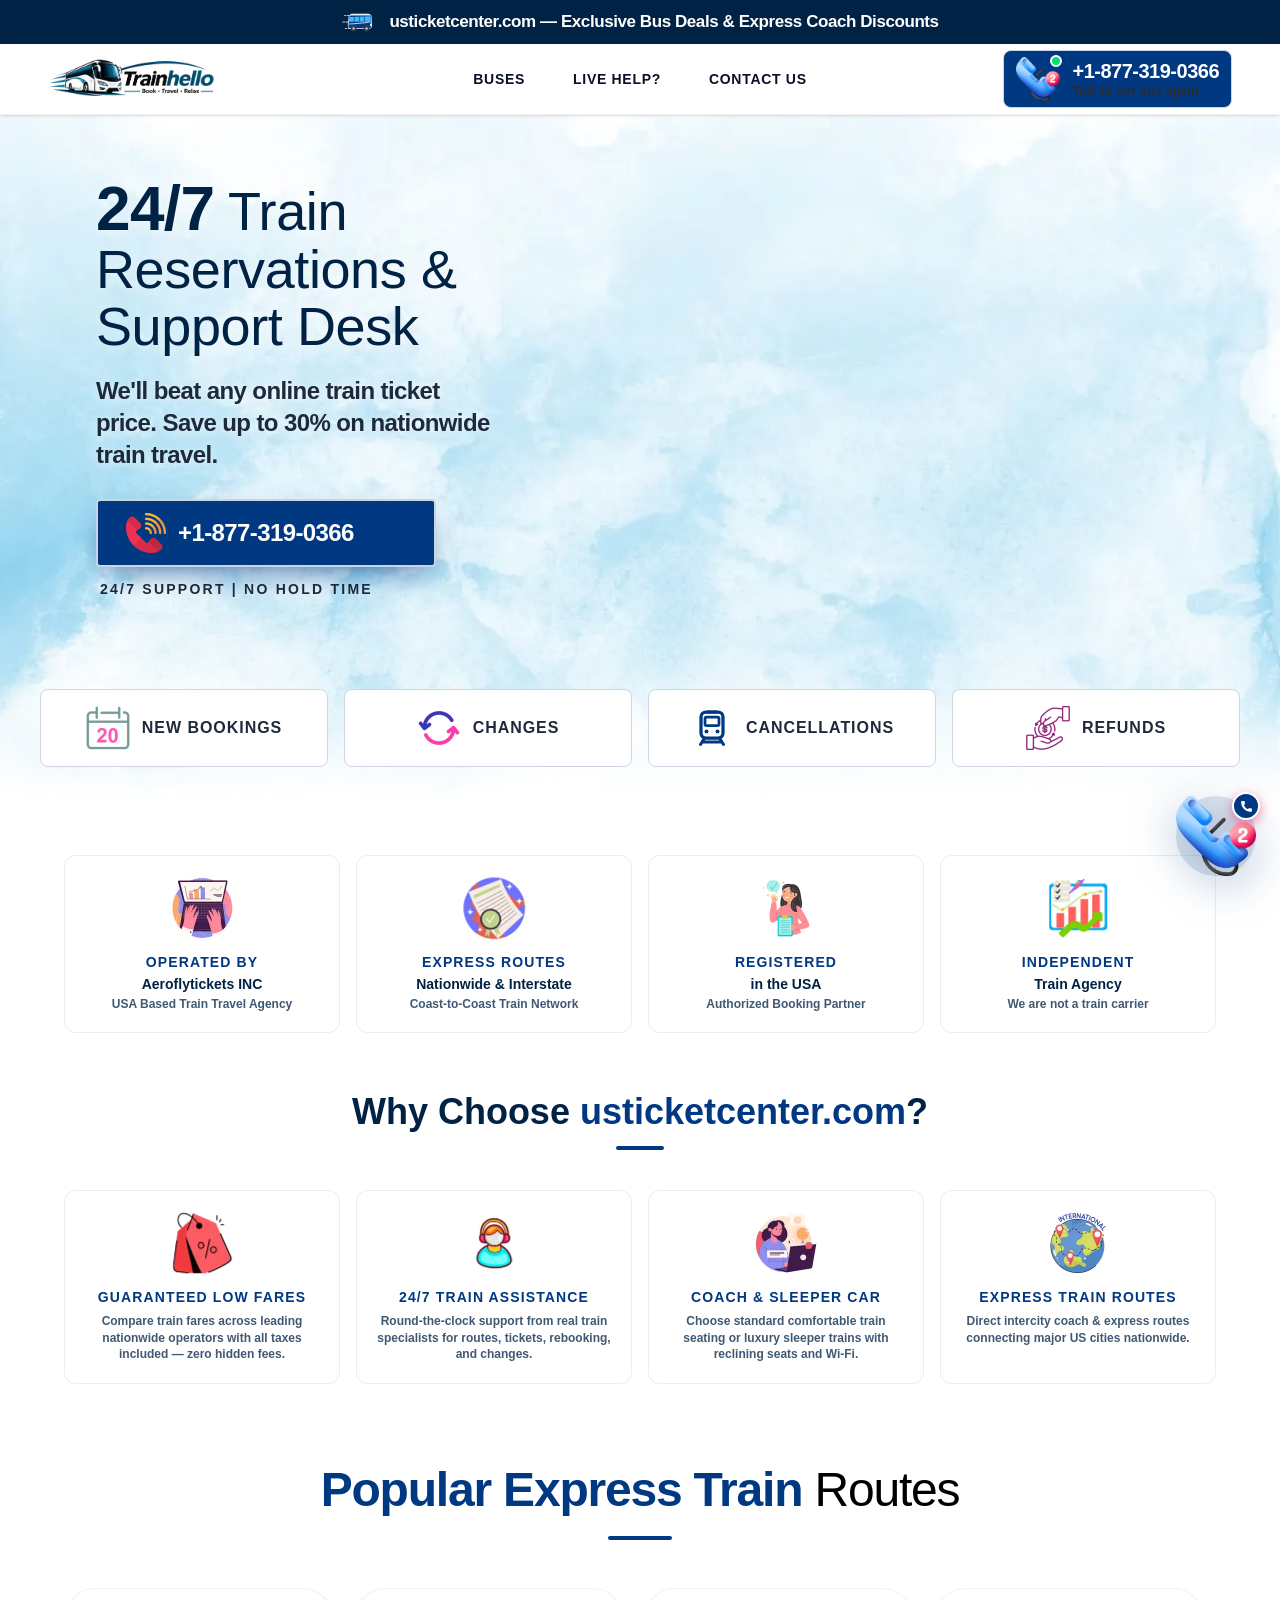
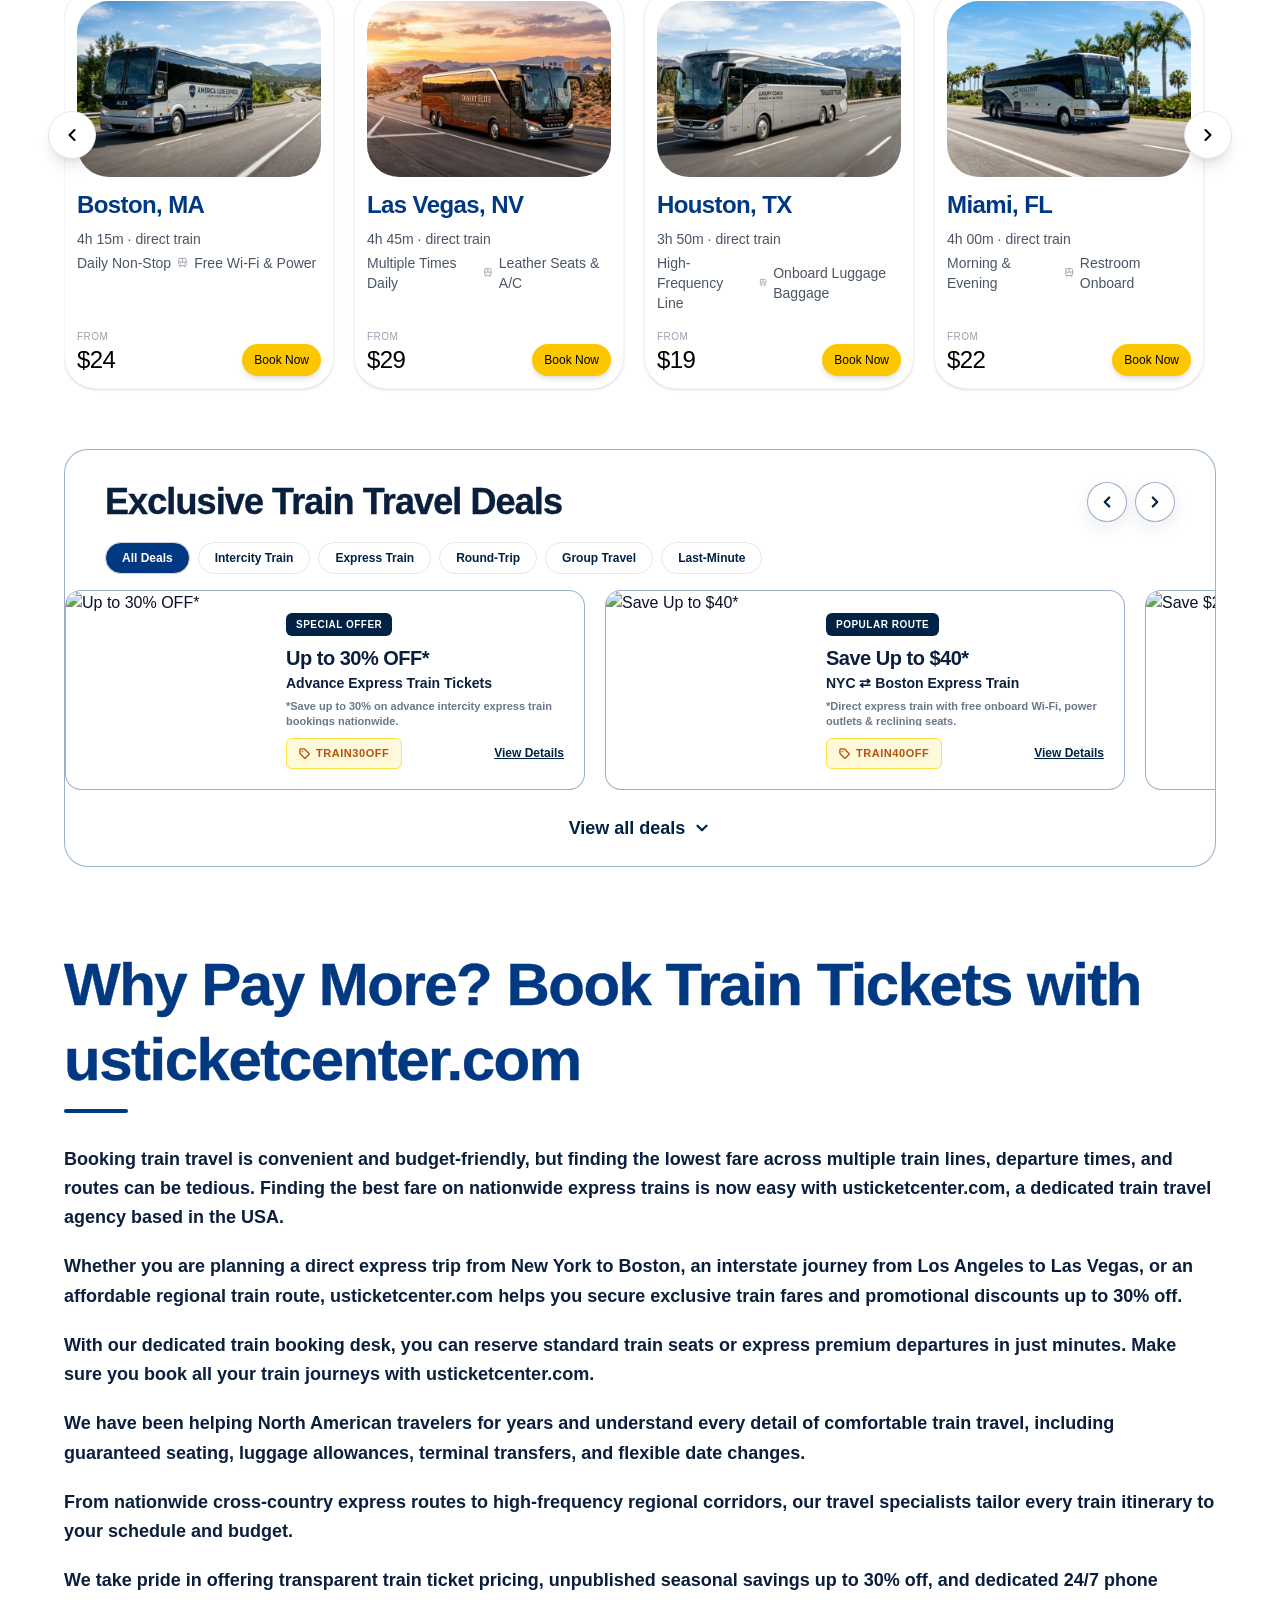
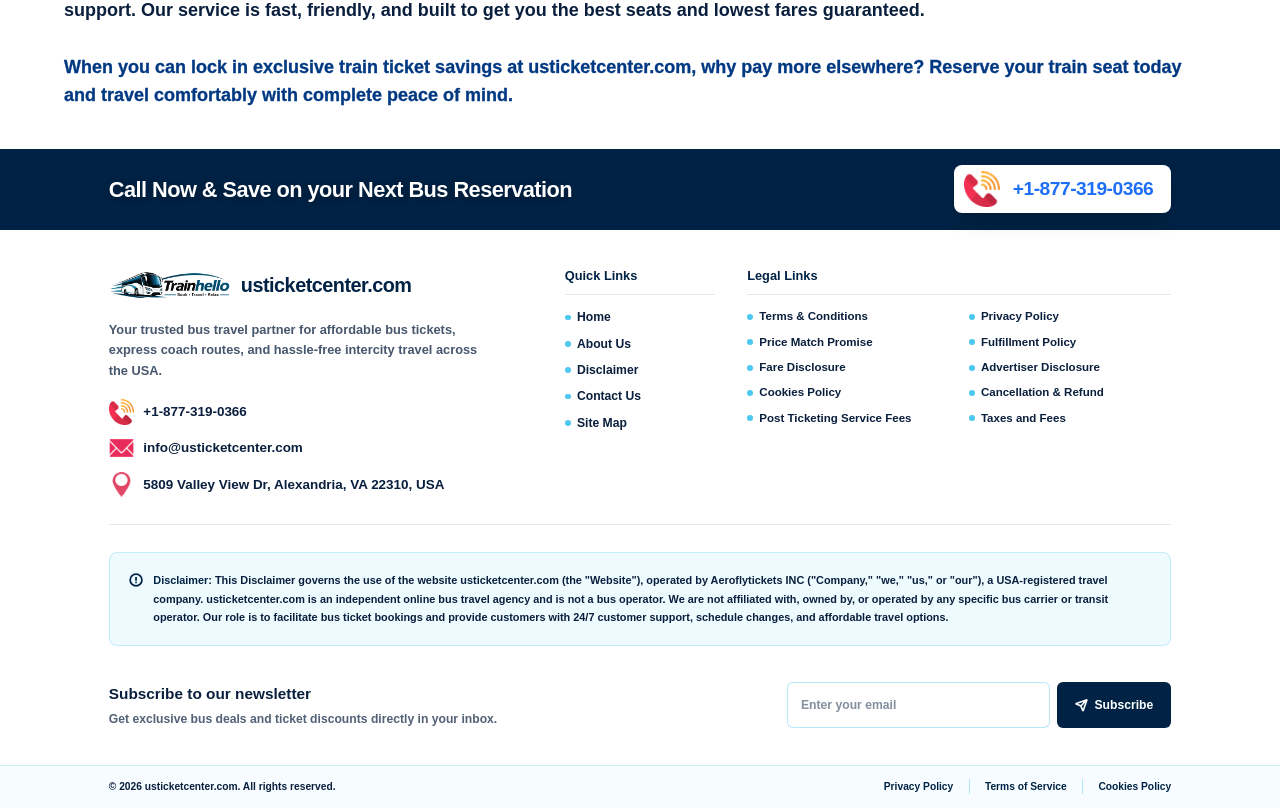
==== commit b4c6848b: "Update landing page to Trainhello with train travel, new logo, and +1(888) 892-3463" ====
--- a/index.html
+++ b/index.html
@@ -1,7 +1,8 @@
 <!DOCTYPE html>
-<html lang="en">
+
+<html class="h-full antialiased" lang="en">
 <head>
-  <!-- Google tag (gtag.js) -->
+<!-- Google tag (gtag.js) -->
 <script async src="https://www.googletagmanager.com/gtag/js?id=AW-18553831049"></script>
 <script>
   window.dataLayer = window.dataLayer || [];
@@ -10,1299 +11,552 @@
 
   gtag('config', 'AW-18553831049');
 </script>
-  <script type="text/javascript">
+<script type="text/javascript">
     (function(c,l,a,r,i,t,y){
         c[a]=c[a]||function(){(c[a].q=c[a].q||[]).push(arguments)};
         t=l.createElement(r);t.async=1;t.src="https://www.clarity.ms/tag/"+i;
         y=l.getElementsByTagName(r)[0];y.parentNode.insertBefore(t,y);
     })(window, document, "clarity", "script", "z7vqyet2nu");
 </script>
-  <meta charset="UTF-8">
-  <meta name="viewport" content="width=device-width, initial-scale=1.0">
-  <title>Trainhello | Bus Reservation &amp; Cheap Bus Tickets Online | 24/7 Phone Desk</title>
-  <meta name="description" content="Book bus tickets online with ease. Compare schedules, check real-time seat availability, and complete your bus reservation quickly with 24/7 live telephone concierge support.">
-  <link rel="stylesheet" href="css/style.css">
-</head>
-<body>
-
-  <!-- Top Support Bar -->
-  <div class="top-support-bar">
-    <div class="container">
-      <div class="top-bar-content">
-        <div class="top-bar-left">
-          <div class="top-bar-item">
-            <svg width="15" height="15" fill="currentColor" viewBox="0 0 24 24"><path d="M12 2C8.13 2 5 5.13 5 9c0 5.25 7 13 7 13s7-7.75 7-13c0-3.87-3.13-7-7-7zm0 9.5c-1.38 0-2.5-1.12-2.5-2.5s1.12-2.5 2.5-2.5 2.5 1.12 2.5 2.5-1.12 2.5-2.5 2.5z"/></svg>
-            <span>North America Nationwide Intercity Bus Reservation Desk</span>
-          </div>
-          <div class="top-bar-item">
-            <svg width="15" height="15" fill="currentColor" viewBox="0 0 24 24"><path d="M11.99 2C6.47 2 2 6.48 2 12s4.47 10 9.99 10C17.52 22 22 17.52 22 12S17.52 2 11.99 2zM12 20c-4.42 0-8-3.58-8-8s3.58-8 8-8 8 3.58 8 8-3.58 8-8 8zm.5-13H11v6l5.25 3.15.75-1.23-4.5-2.67z"/></svg>
-            <span>Live Agents Available 24 Hours / 7 Days a Week</span>
-          </div>
-        </div>
-        <div class="top-bar-right">
-          <svg width="15" height="15" fill="currentColor" viewBox="0 0 24 24"><path d="M6.62 10.79a15.053 15.053 0 006.59 6.59l2.2-2.2c.27-.27.67-.36 1.02-.24 1.12.37 2.33.57 3.57.57.55 0 1 .45 1 1V20c0 .55-.45 1-1 1-9.39 0-17-7.61-17-17 0-.55.45-1 1-1h3.5c.55 0 1 .45 1 1 0 1.25.2 2.45.57 3.57.11.35.03.74-.25 1.02l-2.2 2.2z"/></svg>
-          <span>Toll-Free Booking Desk: <strong style="color: #FFFFFF; font-weight: 900; letter-spacing: 0.3px; text-shadow: 0 1px 3px rgba(0,0,0,0.5);">+1(888) 892-3463</strong></span>
-        </div>
-      </div>
-    </div>
-  </div>
-
-  <!-- Site Header -->
-  <header class="site-header">
-    <div class="container">
-      <div class="nav-wrapper">
-        <!-- Logo -->
-        <a href="index.html" class="brand-logo" aria-label="Trainhello Home">
-          <img src="images/logo.png" alt="Trainhello - Book • Travel • Relax | Bus Reservation & Tickets Online" width="200" height="66">
-        </a>
-
-        <!-- Right: 24/7 Telephone Booking Hotline Badge & CTA -->
-        <div class="header-call-box">
-          <div class="header-support-info">
-            <span class="header-support-badge">
-              <span class="live-dot"></span>
-              <span>24/7 Live Desk</span>
-            </span>
-            <span class="header-support-label">Instant Seat Confirmation</span>
-          </div>
-          <a href="tel:+18888923463" class="btn-header-call btn-call-trigger" aria-label="Call bus reservation desk">
-            <span class="phone-icon">
-              <svg width="17" height="17" fill="currentColor" viewBox="0 0 24 24"><path d="M20.01 15.38c-1.23 0-2.42-.2-3.53-.56a.977.977 0 00-1.01.24l-2.2 2.2a15.045 15.045 0 01-6.59-6.59l2.2-2.21a.96.96 0 00.25-1A11.36 11.36 0 018.5 4c0-.55-.45-1-1-1H4c-.55 0-1 .45-1 1 0 9.39 7.61 17 17 17 .55 0 1-.45 1-1v-3.5c0-.55-.45-1-.99-1.12z"/></svg>
-            </span>
-            <span>Call: +1(888) 892-3463</span>
-          </a>
-        </div>
-      </div>
-    </div>
-  </header>
-
-  <!-- Hero Section -->
-  <section class="hero-section">
-    <div class="container">
-      <div class="hero-grid">
-        <div class="hero-content">
-          <div class="hero-badge-strip">
-            <svg width="16" height="16" fill="currentColor" viewBox="0 0 24 24"><path d="M4 16c0 .88.39 1.67 1 2.22V20c0 .55.45 1 1 1h1c.55 0 1-.45 1-1v-1h8v1c0 .55.45 1 1 1h1c.55 0 1-.45 1-1v-1.78c.61-.55 1-1.34 1-2.22V6c0-3.5-3.58-4-8-4s-8 .5-8 4v10zm3.5 1c-.83 0-1.5-.67-1.5-1.5S6.67 14 7.5 14s1.5.67 1.5 1.5S8.33 17 7.5 17zm9 0c-.83 0-1.5-.67-1.5-1.5s.67-1.5 1.5-1.5 1.5.67 1.5 1.5-.67 1.5-1.5 1.5zm1.5-6H6V6h12v5z"/></svg>
-            <span>Express Bus Reservation &amp; Ticketing Concierge</span>
-          </div>
-          <h1 class="hero-title">
-            Bus Reservation – Cheap <span class="highlight">Bus Tickets Online</span> Made Easy &amp; Fast
-          </h1>
-          <p class="hero-desc">
-            Reserve bus tickets online with total confidence. Search nationwide intercity routes, check live timetables, compare carrier options, and secure your bus tickets instantly over the phone with our 24/7 dedicated travel concierges.
+
+<meta charset="utf-8"/><meta content="width=device-width, initial-scale=1, maximum-scale=5" name="viewport"/><link as="image" href="images/step_3.svg" rel="preload"/><link as="image" href="logo/logomain.png" rel="preload"/><link as="image" href="images/cta-icon.png" rel="preload"/><link as="image" href="images/skybg.webp" rel="preload"/><link as="image" fetchpriority="high" href="images/trainimage.svg" rel="preload"/><link as="image" href="images/step-1.png" rel="preload"/><link as="image" href="images/call-agent-image.webp" rel="preload"/><link data-precedence="next" href="_next/static/css/73431492d3604c9d.css" rel="stylesheet"/><link as="script" fetchpriority="low" href="_next/static/chunks/webpack-428e727893266c2e.js" rel="preload"/><script async="" src="_next/static/chunks/4bd1b696-92152b0f5947070d.js"></script><script async="" src="_next/static/chunks/413-36d800187964e25f.js"></script><script async="" src="_next/static/chunks/main-app-f572dff38475be79.js"></script><script async="" src="_next/static/chunks/817-3e5f65c63730789d.js"></script><script async="" src="_next/static/chunks/app/layout-ba8f21bed7947a12.js"></script><script async="" src="_next/static/chunks/788-e6e149572cb39c16.js"></script><script async="" src="_next/static/chunks/211-e8720fa85cc44847.js"></script><script async="" src="_next/static/chunks/38-5811d10769646073.js"></script><script async="" src="_next/static/chunks/app/page-f0b69bad11de74f9.js"></script><link as="script" href="https://www.googletagmanager.com/gtag/js?id=G-T9YNCZHE2X" rel="preload"/><meta content="#003882" name="theme-color"/><title>Trainhello | Cheap Train Tickets, Express Train Deals &amp; Reservations</title><meta content="Book cheap train tickets, express train travel, and intercity trains nationwide with Trainhello. 24/7 phone support at +1(888) 892-3463, instant reservations &amp; low fares." name="description"/><meta content="Trainhello" name="author"/><link href="manifest.webmanifest" rel="manifest"/><meta content="trainhello,trainhello.online,cheap train tickets,train booking,express train tickets,rail ticket booking,express train travel,intercity train reservation,train customer service,train ticket deals" name="keywords"/><meta content="index, follow" name="robots"/><meta content="index, follow, max-video-preview:-1, max-image-preview:large, max-snippet:-1" name="googlebot"/><link href="https://www.trainhello.online/" rel="canonical"/><meta content="Trainhello | Cheap Train Tickets, Express Train Deals &amp; Reservations" property="og:title"/><meta content="Book cheap train tickets, express train travel, and intercity trains nationwide with Trainhello. 24/7 phone support at +1(888) 892-3463, instant reservations &amp; low fares." property="og:description"/><meta content="https://www.trainhello.online/" property="og:url"/><meta content="Trainhello" property="og:site_name"/><meta content="en_US" property="og:locale"/><meta content="https://www.trainhello.online/logo/logomain.png" property="og:image"/><meta content="1200" property="og:image:width"/><meta content="630" property="og:image:height"/><meta content="Trainhello - Cheap Train Tickets &amp; Express Train Deals" property="og:image:alt"/><meta content="website" property="og:type"/><meta content="summary_large_image" name="twitter:card"/><meta content="Trainhello | Cheap Train Tickets, Express Train Deals &amp; Reservations" name="twitter:title"/><meta content="Book cheap train tickets, express train travel, and express trains nationwide with Trainhello. Call 24/7 at +1(888) 892-3463." name="twitter:description"/><meta content="https://www.trainhello.online/logo/logomain.png" name="twitter:image"/><link href="favicon.ico" rel="icon"/><link href="apple-touch-icon.png" rel="apple-touch-icon"/><script nomodule="" src="_next/static/chunks/polyfills-42372ed130431b0a.js"></script></head><body class="min-h-full bg-white text-black flex flex-col pb-24 min-[550px]:pb-0"><div hidden=""><!--$--><!--/$--></div><noscript><iframe height="0" src="https://www.googletagmanager.com/ns.html?id=GTM-T3JX3CFS" style="display:none;visibility:hidden" width="0"></iframe></noscript><div class="hidden min-[550px]:block"><style>
+        @keyframes ctaImagePulse {
+          0%, 100% { transform: scale(1)    rotate(0deg);   }
+          25%      { transform: scale(1.05) rotate(-8deg);  }
+          50%      { transform: scale(1)    rotate(0deg);   }
+          75%      { transform: scale(1.05) rotate(8deg);   }
+        }
+        .cta-image-pulse {
+          animation: ctaImagePulse 2s ease-in-out infinite;
+          transform-origin: center;
+        }
+
+        @keyframes ctaDotPulse {
+          0%, 100% { opacity: 1;   transform: scale(1);   }
+          50%      { opacity: 0.5; transform: scale(1.3); }
+        }
+        .cta-dot-pulse {
+          animation: ctaDotPulse 1.4s ease-in-out infinite;
+        }
+
+        @keyframes planeDrift {
+          0%, 100% { transform: translateX(0); }
+          50%      { transform: translateX(4px); }
+        }
+        .plane-drift {
+          animation: planeDrift 3s ease-in-out infinite;
+        }
+      </style><header class="fixed top-0 left-0 w-full z-50 hidden min-[550px]:block"><div class="w-full flex items-center justify-center gap-3 transition-all duration-500 ease-in-out overflow-hidden h-11 opacity-100" style="background:#002244"><img alt="Train" class="plane-drift w-9 h-9 object-contain flex-shrink-0" data-nimg="1" decoding="async" height="40" src="images/step_3.svg" style="color:transparent" width="40"/><span class="text-white tracking-tight text-[16px] md:text-[17px]" style="font-weight:900">trainhello.online — Exclusive Train Deals &amp; Scenic Rail Discounts (Up to 30% OFF)</span></div><div class="w-full transition-all duration-500 ease-in-out bg-white shadow-sm border-b border-black/5"><div class="relative flex items-center justify-between px-4 sm:px-6 md:px-8 lg:px-12 transition-all duration-500 ease-in-out py-1.5"><a aria-label="trainhello.online" class="flex items-center group cursor-pointer flex-shrink-0 z-10" href="new-greybus.html"><img alt="trainhello.online" class="object-contain transition-all duration-500 group-hover:scale-105 w-auto" data-nimg="1" decoding="async" height="90" src="logo/logomain.png" style="color:transparent;height:56px;width:auto" width="200"/></a><nav class="absolute left-1/2 top-1/2 -translate-x-1/2 -translate-y-1/2 hidden md:flex items-center gap-6 lg:gap-9 xl:gap-12"><a class="group relative flex items-center text-[12px] lg:text-[13px] xl:text-[14px] tracking-wider py-1 transition-all duration-200 text-[#003882]" href="#routes" style="font-weight:900">TRAINS<span class="absolute -bottom-0.5 left-0 right-0 h-0.5 transition-transform duration-300 origin-left scale-x-100" style="background:#003882"></span></a><a class="group relative flex items-center text-[12px] lg:text-[13px] xl:text-[14px] tracking-wider py-1 transition-all duration-200 text-[#0a1f3d] hover:text-[#003882]" href="tel:18888923463" style="font-weight:900">LIVE HELP?<span class="absolute -bottom-0.5 left-0 right-0 h-0.5 transition-transform duration-300 origin-left scale-x-0 group-hover:scale-x-100" style="background:#003882"></span></a><a class="group relative flex items-center text-[12px] lg:text-[13px] xl:text-[14px] tracking-wider py-1 transition-all duration-200 text-[#0a1f3d] hover:text-[#003882]" href="https://www.trainhello.online/contact.html" style="font-weight:900">CONTACT US<span class="absolute -bottom-0.5 left-0 right-0 h-0.5 transition-transform duration-300 origin-left scale-x-0 group-hover:scale-x-100" style="background:#003882"></span></a></nav><div class="flex items-center flex-shrink-0 z-10"><a aria-label="Call +1(888) 892-3463" class="group relative flex items-center gap-3 rounded-lg px-3 py-1.5 transition-all duration-300 ease-out hover:-translate-y-0.5 hover:shadow-[0_10px_24px_-8px_rgba(0,56,130,0.55)] active:scale-[0.97] active:translate-y-0" href="tel:18888923463" style="border:1.5px solid #CBD5E1;background:#003882"><span aria-hidden="true" class="pointer-events-none absolute inset-0 rounded-lg opacity-0 group-hover:opacity-100 transition-opacity duration-300" style="background:#00388214"></span><span class="relative flex items-center justify-center flex-shrink-0 w-11 h-11"><img alt="Call" class="cta-image-pulse w-full h-full object-contain transition-transform duration-300 group-hover:scale-110" data-nimg="1" decoding="async" height="88" src="images/cta-icon.png" style="color:transparent" width="88"/><span class="cta-dot-pulse absolute -top-0.5 -right-0.5 w-3 h-3 rounded-full bg-green-400 border-2 border-white"></span></span><span class="relative flex flex-col leading-none text-left"><span class="tracking-tight truncate text-[19px] lg:text-[20px] transition-colors duration-300" style="color:#003882;font-weight:900">+1(888) 892-3463</span><span class="mt-1 tracking-wide text-[11px] lg:text-[12px] transition-transform duration-300 ease-out group-hover:translate-x-0.5" style="color:#0a1f3d;font-weight:900">Talk to our train agent</span></span></a></div></div></div></header></div><div class="block min-[550px]:hidden"><style>
+        @keyframes headerPhoneWiggle {
+          0%, 100% { transform: rotate(0deg);   }
+          10%      { transform: rotate(-22deg); }
+          20%      { transform: rotate(18deg);  }
+          30%      { transform: rotate(-14deg); }
+          40%      { transform: rotate(12deg);  }
+          50%      { transform: rotate(-9deg);  }
+          60%      { transform: rotate(7deg);   }
+          70%      { transform: rotate(-5deg);  }
+          80%      { transform: rotate(3deg);   }
+          90%      { transform: rotate(-2deg);  }
+        }
+        .header-phone-wiggle {
+          animation: headerPhoneWiggle 1s ease-in-out infinite;
+          transform-origin: center;
+        }
+      </style><header class="block min-[550px]:hidden fixed top-0 left-0 w-full z-[200]"><div class="w-full bg-white border-b border-black/10 shadow-sm"><div class="flex items-center justify-between gap-3 px-4 py-1 max-w-7xl mx-auto w-full"><a aria-label="trainhello.online" class="flex items-center cursor-pointer flex-shrink-0" href="new-greybus.html"><img alt="trainhello.online" class="object-contain transition-all duration-500" data-nimg="1" decoding="async" height="128" src="logo/logomain.png" style="color:transparent;height:35px;width:auto" width="280"/></a><a aria-label="Call +1(888) 892-3463" class="group relative flex items-center gap-2.5 px-2 py-1.5 active:scale-[0.97] transition-transform flex-shrink-0" href="tel:18888923463"><span class="relative flex items-center justify-center flex-shrink-0"><span class="absolute w-12 h-12 rounded-full animate-ping opacity-25" style="background:#ffbe0b"></span><svg aria-hidden="true" class="header-phone-wiggle relative z-10" height="30" viewbox="0 0 24 24" width="30" xmlns="http://www.w3.org/2000/svg"><path d="M22 16.92v3a2 2 0 0 1-2.18 2 19.79 19.79 0 0 1-8.63-3.07 19.5 19.5 0 0 1-6-6 19.79 19.79 0 0 1-3.07-8.67A2 2 0 0 1 4.11 2h3a2 2 0 0 1 2 1.72 12.84 12.84 0 0 0 .7 2.81 2 2 0 0 1-.45 2.11L8.09 9.91a16 16 0 0 0 6 6l1.27-1.27a2 2 0 0 1 2.11-.45 12.84 12.84 0 0 0 2.81.7A2 2 0 0 1 22 16.92z" fill="#ffffff" stroke="#ffffff" stroke-linecap="round" stroke-linejoin="round" stroke-width="1.5"></path></svg></span><span class="flex flex-col leading-none text-left"><span class="text-[18px] tracking-tight" style="color:#ffffff;font-weight:900">+1(888) 892-3463</span><span class="text-[11px] mt-0.5 tracking-wide" style="color:#003882;font-weight:900">Call 24/7 Toll Free</span></span></a></div></div></header></div><main><script type="application/ld+json">{"@context": "https://schema.org", "@type": "TravelAgency", "name": "Trainhello", "url": "https://www.trainhello.online/", "logo": "https://www.trainhello.online/logo/logomain.png", "description": "Book cheap train tickets, express train travel, and intercity trains nationwide with trainhello.online. 24/7 phone support, instant reservations & low fares.", "email": "info@trainhello.online", "telephone": "+1(888) 892-3463", "address": {"@type": "PostalAddress", "streetAddress": "5809 Valley View Dr", "addressLocality": "Alexandria", "addressRegion": "VA", "postalCode": "22310", "addressCountry": "US"}, "contactPoint": {"@type": "ContactPoint", "telephone": "+1(888) 892-3463", "contactType": "customer service", "availableLanguage": ["English"], "hoursAvailable": {"@type": "OpeningHoursSpecification", "opens": "00:00", "closes": "23:59", "dayOfWeek": ["Monday", "Tuesday", "Wednesday", "Thursday", "Friday", "Saturday", "Sunday"]}, "url": "https://www.trainhello.online/contact.html"}}</script><div class="hidden min-[550px]:block"><section class="relative w-full hidden min-[550px]:block overflow-hidden bg-white" id="hero"><style>
+        @keyframes heroFadeUp {
+          0%   { opacity: 0; transform: translateY(24px); }
+          100% { opacity: 1; transform: translateY(0);    }
+        }
+        .hero-fade-2 { animation: heroFadeUp 0.8s cubic-bezier(0.16, 1, 0.3, 1) 0.20s both; }
+        .hero-fade-3 { animation: heroFadeUp 0.8s cubic-bezier(0.16, 1, 0.3, 1) 0.35s both; }
+
+        @keyframes serviceIn {
+          0%   { opacity: 0; transform: translateY(16px); }
+          100% { opacity: 1; transform: translateY(0);    }
+        }
+        .service-item {
+          animation: serviceIn 0.6s cubic-bezier(0.16, 1, 0.3, 1) both;
+        }
+        .service-item:nth-child(1) { animation-delay: 0.6s; }
+        .service-item:nth-child(2) { animation-delay: 0.7s; }
+        .service-item:nth-child(3) { animation-delay: 0.8s; }
+        .service-item:nth-child(4) { animation-delay: 0.9s; }
+
+        @keyframes ctaRingRing {
+          0%, 100% { transform: rotate(0deg);   }
+          10%      { transform: rotate(-22deg); }
+          20%      { transform: rotate(18deg);  }
+          30%      { transform: rotate(-14deg); }
+          40%      { transform: rotate(12deg);  }
+          50%      { transform: rotate(-9deg);  }
+          60%      { transform: rotate(7deg);   }
+          70%      { transform: rotate(-5deg);  }
+          80%      { transform: rotate(3deg);   }
+          90%      { transform: rotate(-2deg);  }
+        }
+        .cta-ring {
+          animation: ctaRingRing 1s ease-in-out infinite !important;
+          display: inline-block !important;
+        }
+
+        @media (prefers-reduced-motion: reduce) {
+          .hero-fade-2, .hero-fade-3,
+          .service-item, .cta-ring {
+            animation: none !important;
+          }
+        }
+      </style><div class="absolute inset-0 z-0"><img alt="Scenic highway landscape" class="object-cover object-center" data-nimg="fill" decoding="async" src="images/skybg.webp" style="position:absolute;height:100%;width:100%;left:0;top:0;right:0;bottom:0;color:transparent"/><div aria-hidden="true" class="absolute inset-x-0 bottom-0 h-40 lg:h-56 pointer-events-none" style="background:linear-gradient(180deg, rgba(255,255,255,0) 0%, rgba(255,255,255,0.4) 45%, rgba(255,255,255,0.85) 75%, #ffffff 100%)"></div></div><div class="absolute z-[5] pointer-events-none hidden md:block right-0 lg:right-4 xl:right-8 top-1/2 w-[70vw] sm:w-[65vw] md:w-[60vw] lg:w-[55vw] xl:w-[58vw] max-w-[560px] md:max-w-[720px] lg:max-w-[900px] xl:max-w-[1000px] h-auto" style="transform:translateY(-50%)"><img alt="Scenic Express Passenger Train" class="w-full h-auto object-contain" data-nimg="1" decoding="async" fetchpriority="high" height="1400" src="images/trainimage.svg" style="color:transparent" width="1400"/></div><div class="relative z-10 w-full"><div class="grid lg:grid-cols-[1fr_1.35fr] items-stretch"><div class="order-2 lg:order-1 flex flex-col justify-center pl-8 sm:pl-12 lg:pl-16 xl:pl-24 pr-6 sm:pr-8 lg:pr-10 pt-36 sm:pt-40 lg:pt-44 pb-16"><h1 class="leading-[1.05] tracking-tight mb-4 sm:mb-5" style="color:#003882;font-weight:900;text-shadow:0 2px 12px rgba(255,255,255,0.6)"><span class="block text-[30px] sm:text-[36px] md:text-[42px] lg:text-[48px] xl:text-[54px]"><span class="inline-block" style="color:#002244;font-weight:900;font-size:1.15em;letter-spacing:-0.01em">24/7</span> <!-- -->Train</span><span class="block text-[30px] sm:text-[36px] md:text-[42px] lg:text-[48px] xl:text-[54px]" style="color:#003882">Reservations &amp;</span><span class="block text-[30px] sm:text-[36px] md:text-[42px] lg:text-[48px] xl:text-[54px]" style="color:#002244">Support Desk</span></h1><p class="hero-fade-2 text-base sm:text-lg md:text-xl lg:text-2xl mb-7 tracking-tight" style="color:#2B2B2A;font-weight:900;text-shadow:0 2px 10px rgba(255,255,255,0.7)">We'll beat any online train ticket price. Save up to 30% on nationwide train travel.</p><a aria-label="Call +1(888) 892-3463" class="hero-fade-3 group inline-block w-full max-w-[340px] transition-transform duration-300 hover:-translate-y-0.5 active:scale-[0.98]" href="tel:18888923463"><div class="relative overflow-hidden flex items-center justify-start gap-3 px-7 py-3 rounded-sm transition-all duration-300 group-hover:shadow-[0_20px_40px_-12px_rgba(30,111,245,0.75)]" style="background:#003882;box-shadow:0 12px 28px -10px rgba(0, 56, 130, 0.75);border:2px solid #CBD5E1"><span aria-hidden="true" class="pointer-events-none absolute inset-0 -translate-x-full group-hover:translate-x-full transition-transform duration-700 ease-out" style="background:linear-gradient(120deg, transparent 0%, rgba(255,255,255,0.35) 50%, transparent 100%)"></span><span class="relative flex items-center justify-center w-10 h-10 flex-shrink-0"><img alt="Call" class="cta-ring w-full h-full object-contain transition-transform duration-300 group-hover:scale-110" data-nimg="1" decoding="async" height="80" src="images/step-1.png" style="color:transparent" width="80"/></span><span class="relative text-white tracking-tight text-xl sm:text-xl md:text-[24px]" style="font-weight:900">+1(888) 892-3463</span></div><div class="mt-2.5 px-1"><span class="text-[13px] sm:text-[14px] tracking-[0.16em] uppercase" style="color:#2B2B2A;font-weight:900;text-shadow:0 2px 8px rgba(255,255,255,0.7)">24/7 Support | No Hold Time</span></div></a></div><div class="order-1 lg:order-2"></div></div></div><div class="relative z-10 max-w-7xl mx-auto px-4 sm:px-6 md:px-8 lg:px-10 pt-6 pb-8"><div class="grid grid-cols-2 md:grid-cols-4 gap-3 md:gap-4"><a aria-label="Call for NEW BOOKINGS" class="service-item group flex items-center justify-center gap-3 px-4 py-4 rounded-lg transition-all duration-200 active:scale-[0.97] hover:shadow-lg" href="tel:18888923463" style="border:1.5px solid #CBD5E1;background:#ffffff"><span class="relative flex items-center justify-center w-10 h-10 sm:w-11 sm:h-11 flex-shrink-0"><img alt="NEW BOOKINGS" class="w-full h-full object-contain transition-transform duration-300 group-hover:scale-110" data-nimg="1" decoding="async" height="88" loading="lazy" src="images/step-1-desktop.png" style="color:transparent" width="88"/></span><span class="text-[14px] sm:text-[15px] md:text-[16px] tracking-[0.06em] uppercase leading-tight" style="color:#002244;font-weight:900">NEW BOOKINGS</span></a><a aria-label="Call for CHANGES" class="service-item group flex items-center justify-center gap-3 px-4 py-4 rounded-lg transition-all duration-200 active:scale-[0.97] hover:shadow-lg" href="tel:18888923463" style="border:1.5px solid #CBD5E1;background:#ffffff"><span class="relative flex items-center justify-center w-10 h-10 sm:w-11 sm:h-11 flex-shrink-0"><img alt="CHANGES" class="w-full h-full object-contain transition-transform duration-300 group-hover:scale-110" data-nimg="1" decoding="async" height="88" loading="lazy" src="images/step-2-desktop.png" style="color:transparent" width="88"/></span><span class="text-[14px] sm:text-[15px] md:text-[16px] tracking-[0.06em] uppercase leading-tight" style="color:#002244;font-weight:900">CHANGES</span></a><a aria-label="Call for CANCELLATIONS" class="service-item group flex items-center justify-center gap-3 px-4 py-4 rounded-lg transition-all duration-200 active:scale-[0.97] hover:shadow-lg" href="tel:18888923463" style="border:1.5px solid #CBD5E1;background:#ffffff"><span class="relative flex items-center justify-center w-10 h-10 sm:w-11 sm:h-11 flex-shrink-0"><img alt="CANCELLATIONS" class="w-full h-full object-contain transition-transform duration-300 group-hover:scale-110" data-nimg="1" decoding="async" height="88" loading="lazy" src="images/step-3-desktop.svg" style="color:transparent" width="88"/></span><span class="text-[14px] sm:text-[15px] md:text-[16px] tracking-[0.06em] uppercase leading-tight" style="color:#002244;font-weight:900">CANCELLATIONS</span></a><a aria-label="Call for REFUNDS" class="service-item group flex items-center justify-center gap-3 px-4 py-4 rounded-lg transition-all duration-200 active:scale-[0.97] hover:shadow-lg" href="tel:18888923463" style="border:1.5px solid #CBD5E1;background:#ffffff"><span class="relative flex items-center justify-center w-10 h-10 sm:w-11 sm:h-11 flex-shrink-0"><img alt="REFUNDS" class="w-full h-full object-contain transition-transform duration-300 group-hover:scale-110" data-nimg="1" decoding="async" height="88" loading="lazy" src="images/step-4-desktop.png" style="color:transparent" width="88"/></span><span class="text-[14px] sm:text-[15px] md:text-[16px] tracking-[0.06em] uppercase leading-tight" style="color:#002244;font-weight:900">REFUNDS</span></a></div></div></section></div><div class="block min-[550px]:hidden"><section class="relative w-full block min-[550px]:hidden bg-white pt-18 overflow-x-hidden"><style>
+        /* Ripple rings — WHITE */
+        @keyframes heroRingRipple {
+          0%   { transform: scale(1);    opacity: 0.95; }
+          70%  {                        opacity: 0.15; }
+          100% { transform: scale(1.6);  opacity: 0;    }
+        }
+        .hero-ring {
+          animation: heroRingRipple 1.8s cubic-bezier(0.25, 0.46, 0.45, 0.94) infinite !important;
+          border: 2.5px solid #ffffff !important;
+          background: transparent !important;
+          border-radius: 9999px !important;
+          will-change: transform, opacity;
+        }
+        .hero-ring-2 { animation-delay: 0.6s !important; }
+
+        /* Phone wiggle */
+        @keyframes heroPhoneWiggle {
+          0%, 100% { transform: rotate(0deg);   }
+          15%      { transform: rotate(-14deg); }
+          30%      { transform: rotate(12deg);  }
+          45%      { transform: rotate(-8deg);  }
+          60%      { transform: rotate(6deg);   }
+          75%      { transform: rotate(-3deg);  }
+        }
+        .hero-phone {
+          animation: heroPhoneWiggle 1.8s ease-in-out infinite !important;
+          transform-origin: center !important;
+          color: #ffffff !important;
+          fill: #ffffff !important;
+        }
+
+        /* Shine sweep */
+        @keyframes shimmer {
+          0%   { transform: translateX(-100%); }
+          100% { transform: translateX(200%);  }
+        }
+        .shimmer {
+          animation: shimmer 2.5s ease-in-out infinite;
+        }
+      </style><div class="w-full py-2 px-3 flex items-center justify-center" style="background:#002244"><p class="text-white text-[13px] tracking-wide text-center" style="font-weight:900;color:#FFFFFF">Book Cheap Train Tickets - Reservation &amp; Support</p></div><div class="relative w-full"><img alt="Train support agent ready to help" class="w-full h-auto block object-cover" src="images/call-agent-image.webp"/></div><div class="w-full py-2.5 px-3 text-center" style="background:#002244"><p class="text-white text-[15px] tracking-wide" style="font-weight:900">Train Booking, Changes &amp; Cancellation</p></div><div class="w-full pt-3 pb-1 px-3 text-center bg-white"><p class="text-[#002244] text-[13px] tracking-wide" style="font-weight:900">No Hold – Call Answered In 5 Sec</p></div><div class="w-full px-3 pb-4 pt-3 bg-white"><a aria-label="Call +1(888) 892-3463" class="relative flex items-center justify-center gap-3 w-full rounded-lg py-2.5 px-5 text-white active:scale-[0.98] transition-transform overflow-hidden" href="tel:18888923463" style="background:#003882;box-shadow:0 12px 28px -10px rgba(0, 56, 130, 0.75);border:2px solid #CBD5E1"><span class="shimmer pointer-events-none absolute inset-0 rounded-lg overflow-hidden"><span class="absolute inset-0 bg-gradient-to-r from-transparent via-white/20 to-transparent"></span></span><span class="relative z-10 flex items-center justify-center flex-shrink-0 w-9 h-9"><span class="hero-ring absolute inset-0" style="border:2.5px solid #ffffff;border-radius:9999px;background:transparent"></span><span class="hero-ring hero-ring-2 absolute inset-0" style="border:2.5px solid #ffffff;border-radius:9999px;background:transparent"></span><span class="absolute inset-0 rounded-full" style="border:2.5px solid #ffffff;background:transparent"></span><svg aria-hidden="true" class="lucide lucide-phone hero-phone relative z-10" fill="#ffffff" height="18" stroke="#ffffff" stroke-linecap="round" stroke-linejoin="round" stroke-width="0" viewbox="0 0 24 24" width="18" xmlns="http://www.w3.org/2000/svg"><path d="M13.832 16.568a1 1 0 0 0 1.213-.303l.355-.465A2 2 0 0 1 17 15h3a2 2 0 0 1 2 2v3a2 2 0 0 1-2 2A18 18 0 0 1 2 4a2 2 0 0 1 2-2h3a2 2 0 0 1 2 2v3a2 2 0 0 1-.8 1.6l-.468.351a1 1 0 0 0-.292 1.233 14 14 0 0 0 6.392 6.384"></path></svg></span><span class="relative z-10 tracking-tight leading-none truncate" style="font-size:17px;font-weight:900;color:#ffffff">Call Now: <!-- -->+1(888) 892-3463</span></a></div><div class="w-full px-3 pb-4 bg-white"><div class="overflow-hidden rounded-2xl border border-[#003882]/40 shadow-sm"><img alt="Modern intercity express rail passenger travel" class="w-full h-44 object-cover block" src="images/route-denver-moab.jpg"/></div></div></section></div><div class="hidden min-[550px]:block"><section class="py-10 sm:py-12 lg:py-14 bg-white hidden min-[550px]:block w-full" id="features"><div class="w-full px-6 sm:px-8 lg:px-12 xl:px-16"><div class="w-full"><div class="grid grid-cols-2 md:grid-cols-4 gap-3 sm:gap-4 mb-10 sm:mb-14"><div class="group flex flex-col items-center text-center rounded-xl p-4 sm:p-5" style="background:#ffffff;border:1.5px solid #CBD5E1"><div class="w-14 h-14 sm:w-16 sm:h-16 flex items-center justify-center mb-3"><img alt="Operated by" class="object-contain w-full h-full transition-transform duration-500 ease-out group-hover:rotate-[8deg] group-hover:scale-110" data-nimg="1" decoding="async" height="64" loading="lazy" src="images/trust-1.webp" style="color:transparent" width="64"/></div><h3 class="text-[13px] sm:text-sm mb-0.5 uppercase tracking-[0.08em]" style="color:#003882;font-weight:900">Operated by</h3><p class="text-[13px] sm:text-sm mb-0.5" style="color:#0a1f3d;font-weight:900">trainhello.online</p><p class="text-[11px] sm:text-xs leading-snug" style="color:#0a1f3d;font-weight:900;opacity:0.75">USA Based Train Travel Agency</p></div><div class="group flex flex-col items-center text-center rounded-xl p-4 sm:p-5" style="background:#ffffff;border:1.5px solid #CBD5E1"><div class="w-14 h-14 sm:w-16 sm:h-16 flex items-center justify-center mb-3"><img alt="Express Routes" class="object-contain w-full h-full transition-transform duration-500 ease-out group-hover:rotate-[8deg] group-hover:scale-110" data-nimg="1" decoding="async" height="64" loading="lazy" src="images/trust-2.webp" style="color:transparent" width="64"/></div><h3 class="text-[13px] sm:text-sm mb-0.5 uppercase tracking-[0.08em]" style="color:#003882;font-weight:900">Express Routes</h3><p class="text-[13px] sm:text-sm mb-0.5" style="color:#0a1f3d;font-weight:900">Nationwide &amp; Interstate</p><p class="text-[11px] sm:text-xs leading-snug" style="color:#0a1f3d;font-weight:900;opacity:0.75">Coast-to-Coast Train Network</p></div><div class="group flex flex-col items-center text-center rounded-xl p-4 sm:p-5" style="background:#ffffff;border:1.5px solid #CBD5E1"><div class="w-14 h-14 sm:w-16 sm:h-16 flex items-center justify-center mb-3"><img alt="Registered" class="object-contain w-full h-full transition-transform duration-500 ease-out group-hover:rotate-[8deg] group-hover:scale-110" data-nimg="1" decoding="async" height="64" loading="lazy" src="images/trust-3.webp" style="color:transparent" width="64"/></div><h3 class="text-[13px] sm:text-sm mb-0.5 uppercase tracking-[0.08em]" style="color:#003882;font-weight:900">Registered</h3><p class="text-[13px] sm:text-sm mb-0.5" style="color:#0a1f3d;font-weight:900">in the USA</p><p class="text-[11px] sm:text-xs leading-snug" style="color:#0a1f3d;font-weight:900;opacity:0.75">Authorized Booking Partner</p></div><div class="group flex flex-col items-center text-center rounded-xl p-4 sm:p-5" style="background:#ffffff;border:1.5px solid #CBD5E1"><div class="w-14 h-14 sm:w-16 sm:h-16 flex items-center justify-center mb-3"><img alt="Independent" class="object-contain w-full h-full transition-transform duration-500 ease-out group-hover:rotate-[8deg] group-hover:scale-110" data-nimg="1" decoding="async" height="64" loading="lazy" src="images/trust-4.webp" style="color:transparent" width="64"/></div><h3 class="text-[13px] sm:text-sm mb-0.5 uppercase tracking-[0.08em]" style="color:#003882;font-weight:900">Independent</h3><p class="text-[13px] sm:text-sm mb-0.5" style="color:#0a1f3d;font-weight:900">Train Agency</p><p class="text-[11px] sm:text-xs leading-snug" style="color:#0a1f3d;font-weight:900;opacity:0.75">We are not a train carrier</p></div></div><div class="text-center mb-8 sm:mb-10"><h2 class="text-xl sm:text-2xl md:text-3xl lg:text-4xl leading-tight" style="color:#0a1f3d;font-weight:900">Why Choose<!-- --> <span style="color:#003882;font-weight:900">trainhello.online</span>?</h2><div class="w-12 h-1 rounded-full mt-3 mx-auto" style="background:#003882"></div></div><div class="grid grid-cols-2 md:grid-cols-4 gap-3 sm:gap-4"><div class="group flex flex-col items-center text-center rounded-xl p-4 sm:p-5" style="background:#ffffff;border:1.5px solid #CBD5E1"><div class="w-14 h-14 sm:w-16 sm:h-16 flex items-center justify-center mb-3"><img alt="Transparent Pricing" class="object-contain w-full h-full transition-transform duration-500 ease-out group-hover:rotate-[8deg] group-hover:scale-110" data-nimg="1" decoding="async" height="64" loading="lazy" src="images/feature-1.webp" style="color:transparent" width="64"/></div><h3 class="text-[13px] sm:text-sm mb-1.5 uppercase tracking-[0.08em]" style="color:#002244;font-weight:900">Transparent Pricing</h3><p class="text-[11px] sm:text-xs leading-snug" style="color:#0a1f3d;font-weight:900;opacity:0.75">Compare train fares across leading nationwide operators with all taxes included — zero hidden fees.</p></div><div class="group flex flex-col items-center text-center rounded-xl p-4 sm:p-5" style="background:#ffffff;border:1.5px solid #CBD5E1"><div class="w-14 h-14 sm:w-16 sm:h-16 flex items-center justify-center mb-3"><img alt="24/7 Train Assistance" class="object-contain w-full h-full transition-transform duration-500 ease-out group-hover:rotate-[8deg] group-hover:scale-110" data-nimg="1" decoding="async" height="64" loading="lazy" src="images/feature-2.webp" style="color:transparent" width="64"/></div><h3 class="text-[13px] sm:text-sm mb-1.5 uppercase tracking-[0.08em]" style="color:#002244;font-weight:900">24/7 Train Assistance</h3><p class="text-[11px] sm:text-xs leading-snug" style="color:#0a1f3d;font-weight:900;opacity:0.75">Round-the-clock support from real train specialists for routes, tickets, rebooking, and changes.</p></div><div class="group flex flex-col items-center text-center rounded-xl p-4 sm:p-5" style="background:#ffffff;border:1.5px solid #CBD5E1"><div class="w-14 h-14 sm:w-16 sm:h-16 flex items-center justify-center mb-3"><img alt="Coach &amp; Sleeper Car" class="object-contain w-full h-full transition-transform duration-500 ease-out group-hover:rotate-[8deg] group-hover:scale-110" data-nimg="1" decoding="async" height="64" loading="lazy" src="images/feature-3.webp" style="color:transparent" width="64"/></div><h3 class="text-[13px] sm:text-sm mb-1.5 uppercase tracking-[0.08em]" style="color:#002244;font-weight:900">Coach &amp; Sleeper Car</h3><p class="text-[11px] sm:text-xs leading-snug" style="color:#0a1f3d;font-weight:900;opacity:0.75">Choose standard comfortable train seating or luxury sleeper trains with reclining seats and Wi-Fi.</p></div><div class="group flex flex-col items-center text-center rounded-xl p-4 sm:p-5" style="background:#ffffff;border:1.5px solid #CBD5E1"><div class="w-14 h-14 sm:w-16 sm:h-16 flex items-center justify-center mb-3"><img alt="Nationwide Express Routes" class="object-contain w-full h-full transition-transform duration-500 ease-out group-hover:rotate-[8deg] group-hover:scale-110" data-nimg="1" decoding="async" height="64" loading="lazy" src="images/feature-4.webp" style="color:transparent" width="64"/></div><h3 class="text-[13px] sm:text-sm mb-1.5 uppercase tracking-[0.08em]" style="color:#003882;font-weight:900">Nationwide Express Routes</h3><p class="text-[11px] sm:text-xs leading-snug" style="color:#0a1f3d;font-weight:900;opacity:0.75">Direct intercity coach &amp; express routes connecting major US cities nationwide.</p></div></div></div></div></section></div><div class="block min-[550px]:hidden"><section class="w-full bg-white block min-[550px]:hidden overflow-x-hidden"><style>
+        @keyframes ribbonShine {
+          0%   { transform: translateX(-120%); }
+          60%  { transform: translateX(120%);  }
+          100% { transform: translateX(120%);  }
+        }
+        @keyframes arrowSlide {
+          0%, 100% { transform: translateX(0);   opacity: 0.8; }
+          50%      { transform: translateX(3px); opacity: 1;   }
+        }
+
+        @keyframes heroPhoneWiggle {
+          0%, 100% { transform: rotate(0deg);   }
+          15%      { transform: rotate(-14deg); }
+          30%      { transform: rotate(12deg);  }
+          45%      { transform: rotate(-8deg);  }
+          60%      { transform: rotate(6deg);   }
+          75%      { transform: rotate(-3deg);  }
+        }
+        .hero-phone {
+          animation: heroPhoneWiggle 1.8s ease-in-out infinite !important;
+          transform-origin: center !important;
+        }
+
+        .ribbon {
+          position: relative;
+          overflow: hidden;
+        }
+        .ribbon-shine {
+          animation: ribbonShine 3.2s ease-in-out infinite;
+        }
+        .ribbon:nth-child(2) .ribbon-shine { animation-delay: 0.4s; }
+        .ribbon:nth-child(3) .ribbon-shine { animation-delay: 0.8s; }
+        .ribbon:nth-child(4) .ribbon-shine { animation-delay: 1.2s; }
+
+        .arrow-slide {
+          animation: arrowSlide 1.6s ease-in-out infinite;
+        }
+      </style><div class="px-4 pt-5 pb-6"><a aria-label="Call for 24/7 support, no hold times" class="block w-full rounded-lg px-4 py-3 mb-4 active:scale-[0.98] transition-transform" href="tel:18888923463" style="background:#002244"><div class="flex items-center justify-center gap-3"><svg aria-hidden="true" class="lucide lucide-phone-call hero-phone flex-shrink-0" fill="none" height="18" stroke="#003882" stroke-linecap="round" stroke-linejoin="round" stroke-width="2" viewbox="0 0 24 24" width="18" xmlns="http://www.w3.org/2000/svg"><path d="M13 2a9 9 0 0 1 9 9"></path><path d="M13 6a5 5 0 0 1 5 5"></path><path d="M13.832 16.568a1 1 0 0 0 1.213-.303l.355-.465A2 2 0 0 1 17 15h3a2 2 0 0 1 2 2v3a2 2 0 0 1-2 2A18 18 0 0 1 2 4a2 2 0 0 1 2-2h3a2 2 0 0 1 2 2v3a2 2 0 0 1-.8 1.6l-.468.351a1 1 0 0 0-.292 1.233 14 14 0 0 0 6.392 6.384"></path></svg><p class="text-white text-[14px] tracking-tight uppercase leading-none" style="font-weight:900">24/7 Support</p><span class="w-px h-4 mx-1" style="background:#003882"></span><p class="text-white text-[14px] tracking-tight uppercase leading-none" style="font-weight:900">No Hold Times</p></div></a><div class="flex flex-col gap-2.5"><a aria-label="Call for New Bookings" class="ribbon group flex items-center gap-3 rounded-2xl pl-2 pr-3 py-2.5 active:scale-[0.98] transition-transform" href="tel:18888923463" style="background:#ffffff;border:1.5px solid #003882;box-shadow:0 3px 12px -8px rgba(10, 31, 61, 0.35)"><span aria-hidden="true" class="ribbon-shine pointer-events-none absolute inset-y-0 -left-1/3 w-1/3" style="background:linear-gradient(90deg, transparent, #4cc9f033, transparent)"></span><img alt="New Bookings" class="w-10 h-10 object-contain flex-shrink-0" data-nimg="1" decoding="async" height="80" loading="lazy" src="images/step_1.svg" style="color:transparent" width="80"/><span class="flex-1 text-[15px] tracking-tight uppercase leading-none" style="color:#0a1f3d;font-weight:900">New Bookings</span><svg aria-hidden="true" class="lucide lucide-chevron-right arrow-slide flex-shrink-0" fill="none" height="22" stroke="currentColor" stroke-linecap="round" stroke-linejoin="round" stroke-width="3" style="color:#003882" viewbox="0 0 24 24" width="22" xmlns="http://www.w3.org/2000/svg"><path d="m9 18 6-6-6-6"></path></svg></a><a aria-label="Call for Cancellations" class="ribbon group flex items-center gap-3 rounded-2xl pl-2 pr-3 py-2.5 active:scale-[0.98] transition-transform" href="tel:18888923463" style="background:#ffffff;border:1.5px solid #003882;box-shadow:0 3px 12px -8px rgba(10, 31, 61, 0.35)"><span aria-hidden="true" class="ribbon-shine pointer-events-none absolute inset-y-0 -left-1/3 w-1/3" style="background:linear-gradient(90deg, transparent, #4cc9f033, transparent)"></span><img alt="Cancellations" class="w-10 h-10 object-contain flex-shrink-0" data-nimg="1" decoding="async" height="80" loading="lazy" src="images/step_2.svg" style="color:transparent" width="80"/><span class="flex-1 text-[15px] tracking-tight uppercase leading-none" style="color:#0a1f3d;font-weight:900">Cancellations</span><svg aria-hidden="true" class="lucide lucide-chevron-right arrow-slide flex-shrink-0" fill="none" height="22" stroke="currentColor" stroke-linecap="round" stroke-linejoin="round" stroke-width="3" style="color:#003882" viewbox="0 0 24 24" width="22" xmlns="http://www.w3.org/2000/svg"><path d="m9 18 6-6-6-6"></path></svg></a><a aria-label="Call for Changes" class="ribbon group flex items-center gap-3 rounded-2xl pl-2 pr-3 py-2.5 active:scale-[0.98] transition-transform" href="tel:18888923463" style="background:#ffffff;border:1.5px solid #003882;box-shadow:0 3px 12px -8px rgba(10, 31, 61, 0.35)"><span aria-hidden="true" class="ribbon-shine pointer-events-none absolute inset-y-0 -left-1/3 w-1/3" style="background:linear-gradient(90deg, transparent, #4cc9f033, transparent)"></span><img alt="Changes" class="w-10 h-10 object-contain flex-shrink-0" data-nimg="1" decoding="async" height="80" loading="lazy" src="images/step_3.svg" style="color:transparent" width="80"/><span class="flex-1 text-[15px] tracking-tight uppercase leading-none" style="color:#0a1f3d;font-weight:900">Changes</span><svg aria-hidden="true" class="lucide lucide-chevron-right arrow-slide flex-shrink-0" fill="none" height="22" stroke="currentColor" stroke-linecap="round" stroke-linejoin="round" stroke-width="3" style="color:#003882" viewbox="0 0 24 24" width="22" xmlns="http://www.w3.org/2000/svg"><path d="m9 18 6-6-6-6"></path></svg></a><a aria-label="Call for Refunds" class="ribbon group flex items-center gap-3 rounded-2xl pl-2 pr-3 py-2.5 active:scale-[0.98] transition-transform" href="tel:18888923463" style="background:#ffffff;border:1.5px solid #003882;box-shadow:0 3px 12px -8px rgba(10, 31, 61, 0.35)"><span aria-hidden="true" class="ribbon-shine pointer-events-none absolute inset-y-0 -left-1/3 w-1/3" style="background:linear-gradient(90deg, transparent, #4cc9f033, transparent)"></span><img alt="Refunds" class="w-10 h-10 object-contain flex-shrink-0" data-nimg="1" decoding="async" height="80" loading="lazy" src="images/step_4.png" style="color:transparent" width="80"/><span class="flex-1 text-[15px] tracking-tight uppercase leading-none" style="color:#0a1f3d;font-weight:900">Refunds</span><svg aria-hidden="true" class="lucide lucide-chevron-right arrow-slide flex-shrink-0" fill="none" height="22" stroke="currentColor" stroke-linecap="round" stroke-linejoin="round" stroke-width="3" style="color:#003882" viewbox="0 0 24 24" width="22" xmlns="http://www.w3.org/2000/svg"><path d="m9 18 6-6-6-6"></path></svg></a></div></div></section></div><div class="hidden min-[550px]:block"><section class="jsx-445a961fcf664118 relative py-4 sm:py-4 lg:py-5 bg-white hidden min-[550px]:block w-full overflow-hidden" id="routes"><div class="jsx-445a961fcf664118 relative z-10 w-full px-6 sm:px-8 lg:px-12 xl:px-16"><div class="jsx-445a961fcf664118 w-full"><div class="jsx-445a961fcf664118 text-center mb-8 sm:mb-10 lg:mb-12"><h2 class="jsx-445a961fcf664118 text-2xl sm:text-3xl md:text-4xl lg:text-5xl font-extrabold text-black leading-tight tracking-tight">Popular Express Train<!-- --> <span class="jsx-445a961fcf664118 text-black">Routes</span></h2><div class="jsx-445a961fcf664118 w-16 h-1 bg-[#003882] rounded-full mt-4 mx-auto"></div></div><div class="jsx-445a961fcf664118 relative"><button aria-label="Scroll left" class="jsx-445a961fcf664118 absolute left-0 top-1/3 -translate-y-1/2 -translate-x-2 sm:-translate-x-3 lg:-translate-x-4 z-20 w-10 h-10 sm:w-11 sm:h-11 lg:w-12 lg:h-12 rounded-full bg-white shadow-lg border border-gray-200 flex items-center justify-center hover:bg-blue-50 hover:border-[#003882] hover:scale-105 transition-all duration-300"><svg aria-hidden="true" class="lucide lucide-chevron-left text-black" fill="none" height="20" stroke="currentColor" stroke-linecap="round" stroke-linejoin="round" stroke-width="2.5" viewbox="0 0 24 24" width="20" xmlns="http://www.w3.org/2000/svg"><path d="m15 18-6-6 6-6"></path></svg></button><button aria-label="Scroll right" class="jsx-445a961fcf664118 absolute right-0 top-1/3 -translate-y-1/2 translate-x-2 sm:translate-x-3 lg:translate-x-4 z-20 w-10 h-10 sm:w-11 sm:h-11 lg:w-12 lg:h-12 rounded-full bg-white shadow-lg border border-gray-200 flex items-center justify-center hover:bg-blue-50 hover:border-[#003882] hover:scale-105 transition-all duration-300"><svg aria-hidden="true" class="lucide lucide-chevron-right text-black" fill="none" height="20" stroke="currentColor" stroke-linecap="round" stroke-linejoin="round" stroke-width="2.5" viewbox="0 0 24 24" width="20" xmlns="http://www.w3.org/2000/svg"><path d="m9 18 6-6-6-6"></path></svg></button><div class="jsx-445a961fcf664118 flex gap-4 sm:gap-5 overflow-x-auto scroll-smooth pb-10 px-2 hide-scrollbar" style="scroll-snap-type:x mandatory"><div class="jsx-445a961fcf664118 group bg-white rounded-4xl overflow-hidden shadow-sm hover:shadow-xl transition-all duration-300 border border-gray-100 flex flex-col flex-shrink-0 w-[240px] sm:w-[230px] lg:w-[270px] p-3" style="scroll-snap-align:start"><div class="jsx-445a961fcf664118 relative h-40 sm:h-44 overflow-hidden flex-shrink-0 rounded-4xl"><img alt="Boston, MA" class="jsx-445a961fcf664118 w-full h-full object-cover transition-transform duration-500 group-hover:scale-105" decoding="async" height="352" loading="lazy" src="images/route-denver-moab.jpg" width="540"/></div><div class="jsx-445a961fcf664118 pt-3 flex-1 flex flex-col"><h3 class="jsx-445a961fcf664118 text-xl sm:text-2xl font-extrabold text-black mb-2 tracking-tight">Boston, MA</h3><div class="jsx-445a961fcf664118 space-y-1 mb-4"><p class="jsx-445a961fcf664118 text-xs sm:text-sm text-gray-600 font-medium">4h 15m<!-- --> · <!-- -->direct train</p><p class="jsx-445a961fcf664118 text-xs sm:text-sm text-gray-600 font-medium flex items-center gap-1.5"><span class="jsx-445a961fcf664118">Daily Non-Stop</span><svg class="text-gray-400" fill="none" height="11" stroke="currentColor" stroke-linecap="round" stroke-linejoin="round" stroke-width="2" viewbox="0 0 24 24" width="11"><rect height="16" rx="2" width="16" x="4" y="3"></rect><path d="M4 11h16"></path><path d="M12 3v8"></path><path d="m8 19-2 3"></path><path d="m18 22-2-3"></path><path d="M8 15h.01"></path><path d="M16 15h.01"></path></svg><span class="jsx-445a961fcf664118">Free Wi-Fi &amp; Power</span></p></div><div class="jsx-445a961fcf664118 mt-auto flex items-end justify-between gap-2"><div class="jsx-445a961fcf664118"><p class="jsx-445a961fcf664118 text-[10px] uppercase tracking-wider text-gray-400 font-bold">from</p><p class="jsx-445a961fcf664118 text-xl sm:text-2xl font-extrabold text-black tracking-tight"></p></div><button class="jsx-445a961fcf664118 bg-yellow-400 hover:bg-yellow-300 text-black text-xs font-bold px-3 py-2 rounded-4xl transition-all duration-300 shadow-md hover:shadow-lg whitespace-nowrap">Book Now</button></div></div></div><div class="jsx-445a961fcf664118 group bg-white rounded-4xl overflow-hidden shadow-sm hover:shadow-xl transition-all duration-300 border border-gray-100 flex flex-col flex-shrink-0 w-[240px] sm:w-[230px] lg:w-[270px] p-3" style="scroll-snap-align:start"><div class="jsx-445a961fcf664118 relative h-40 sm:h-44 overflow-hidden flex-shrink-0 rounded-4xl"><img alt="Las Vegas, NV" class="jsx-445a961fcf664118 w-full h-full object-cover transition-transform duration-500 group-hover:scale-105" decoding="async" height="352" loading="lazy" src="images/route-salt-lake.jpg" width="540"/></div><div class="jsx-445a961fcf664118 pt-3 flex-1 flex flex-col"><h3 class="jsx-445a961fcf664118 text-xl sm:text-2xl font-extrabold text-black mb-2 tracking-tight">Las Vegas, NV</h3><div class="jsx-445a961fcf664118 space-y-1 mb-4"><p class="jsx-445a961fcf664118 text-xs sm:text-sm text-gray-600 font-medium">4h 45m<!-- --> · <!-- -->direct train</p><p class="jsx-445a961fcf664118 text-xs sm:text-sm text-gray-600 font-medium flex items-center gap-1.5"><span class="jsx-445a961fcf664118">Multiple Times Daily</span><svg class="text-gray-400" fill="none" height="11" stroke="currentColor" stroke-linecap="round" stroke-linejoin="round" stroke-width="2" viewbox="0 0 24 24" width="11"><rect height="16" rx="2" width="16" x="4" y="3"></rect><path d="M4 11h16"></path><path d="M12 3v8"></path><path d="m8 19-2 3"></path><path d="m18 22-2-3"></path><path d="M8 15h.01"></path><path d="M16 15h.01"></path></svg><span class="jsx-445a961fcf664118">Leather Seats &amp; A/C</span></p></div><div class="jsx-445a961fcf664118 mt-auto flex items-end justify-between gap-2"><div class="jsx-445a961fcf664118"><p class="jsx-445a961fcf664118 text-[10px] uppercase tracking-wider text-gray-400 font-bold">from</p><p class="jsx-445a961fcf664118 text-xl sm:text-2xl font-extrabold text-black tracking-tight"></p></div><button class="jsx-445a961fcf664118 bg-yellow-400 hover:bg-yellow-300 text-black text-xs font-bold px-3 py-2 rounded-4xl transition-all duration-300 shadow-md hover:shadow-lg whitespace-nowrap">Book Now</button></div></div></div><div class="jsx-445a961fcf664118 group bg-white rounded-4xl overflow-hidden shadow-sm hover:shadow-xl transition-all duration-300 border border-gray-100 flex flex-col flex-shrink-0 w-[240px] sm:w-[230px] lg:w-[270px] p-3" style="scroll-snap-align:start"><div class="jsx-445a961fcf664118 relative h-40 sm:h-44 overflow-hidden flex-shrink-0 rounded-4xl"><img alt="Houston, TX" class="jsx-445a961fcf664118 w-full h-full object-cover transition-transform duration-500 group-hover:scale-105" decoding="async" height="352" loading="lazy" src="images/route-glenwood.jpg" width="540"/></div><div class="jsx-445a961fcf664118 pt-3 flex-1 flex flex-col"><h3 class="jsx-445a961fcf664118 text-xl sm:text-2xl font-extrabold text-black mb-2 tracking-tight">Houston, TX</h3><div class="jsx-445a961fcf664118 space-y-1 mb-4"><p class="jsx-445a961fcf664118 text-xs sm:text-sm text-gray-600 font-medium">3h 50m<!-- --> · <!-- -->direct train</p><p class="jsx-445a961fcf664118 text-xs sm:text-sm text-gray-600 font-medium flex items-center gap-1.5"><span class="jsx-445a961fcf664118">High-Frequency Line</span><svg class="text-gray-400" fill="none" height="11" stroke="currentColor" stroke-linecap="round" stroke-linejoin="round" stroke-width="2" viewbox="0 0 24 24" width="11"><rect height="16" rx="2" width="16" x="4" y="3"></rect><path d="M4 11h16"></path><path d="M12 3v8"></path><path d="m8 19-2 3"></path><path d="m18 22-2-3"></path><path d="M8 15h.01"></path><path d="M16 15h.01"></path></svg><span class="jsx-445a961fcf664118">Onboard Luggage Baggage</span></p></div><div class="jsx-445a961fcf664118 mt-auto flex items-end justify-between gap-2"><div class="jsx-445a961fcf664118"><p class="jsx-445a961fcf664118 text-[10px] uppercase tracking-wider text-gray-400 font-bold">from</p><p class="jsx-445a961fcf664118 text-xl sm:text-2xl font-extrabold text-black tracking-tight"></p></div><button class="jsx-445a961fcf664118 bg-yellow-400 hover:bg-yellow-300 text-black text-xs font-bold px-3 py-2 rounded-4xl transition-all duration-300 shadow-md hover:shadow-lg whitespace-nowrap">Book Now</button></div></div></div><div class="jsx-445a961fcf664118 group bg-white rounded-4xl overflow-hidden shadow-sm hover:shadow-xl transition-all duration-300 border border-gray-100 flex flex-col flex-shrink-0 w-[240px] sm:w-[230px] lg:w-[270px] p-3" style="scroll-snap-align:start"><div class="jsx-445a961fcf664118 relative h-40 sm:h-44 overflow-hidden flex-shrink-0 rounded-4xl"><img alt="Miami, FL" class="jsx-445a961fcf664118 w-full h-full object-cover transition-transform duration-500 group-hover:scale-105" decoding="async" height="352" loading="lazy" src="images/route-arches.jpg" width="540"/></div><div class="jsx-445a961fcf664118 pt-3 flex-1 flex flex-col"><h3 class="jsx-445a961fcf664118 text-xl sm:text-2xl font-extrabold text-black mb-2 tracking-tight">Miami, FL</h3><div class="jsx-445a961fcf664118 space-y-1 mb-4"><p class="jsx-445a961fcf664118 text-xs sm:text-sm text-gray-600 font-medium">4h 00m<!-- --> · <!-- -->direct train</p><p class="jsx-445a961fcf664118 text-xs sm:text-sm text-gray-600 font-medium flex items-center gap-1.5"><span class="jsx-445a961fcf664118">Morning &amp; Evening</span><svg class="text-gray-400" fill="none" height="11" stroke="currentColor" stroke-linecap="round" stroke-linejoin="round" stroke-width="2" viewbox="0 0 24 24" width="11"><rect height="16" rx="2" width="16" x="4" y="3"></rect><path d="M4 11h16"></path><path d="M12 3v8"></path><path d="m8 19-2 3"></path><path d="m18 22-2-3"></path><path d="M8 15h.01"></path><path d="M16 15h.01"></path></svg><span class="jsx-445a961fcf664118">Restroom Onboard</span></p></div><div class="jsx-445a961fcf664118 mt-auto flex items-end justify-between gap-2"><div class="jsx-445a961fcf664118"><p class="jsx-445a961fcf664118 text-[10px] uppercase tracking-wider text-gray-400 font-bold">from</p><p class="jsx-445a961fcf664118 text-xl sm:text-2xl font-extrabold text-black tracking-tight"></p></div><button class="jsx-445a961fcf664118 bg-yellow-400 hover:bg-yellow-300 text-black text-xs font-bold px-3 py-2 rounded-4xl transition-all duration-300 shadow-md hover:shadow-lg whitespace-nowrap">Book Now</button></div></div></div><div class="jsx-445a961fcf664118 group bg-white rounded-4xl overflow-hidden shadow-sm hover:shadow-xl transition-all duration-300 border border-gray-100 flex flex-col flex-shrink-0 w-[240px] sm:w-[230px] lg:w-[270px] p-3" style="scroll-snap-align:start"><div class="jsx-445a961fcf664118 relative h-40 sm:h-44 overflow-hidden flex-shrink-0 rounded-4xl"><img alt="Detroit, MI" class="jsx-445a961fcf664118 w-full h-full object-cover transition-transform duration-500 group-hover:scale-105" decoding="async" height="352" loading="lazy" src="images/route-premier.jpg" width="540"/></div><div class="jsx-445a961fcf664118 pt-3 flex-1 flex flex-col"><h3 class="jsx-445a961fcf664118 text-xl sm:text-2xl font-extrabold text-black mb-2 tracking-tight">Detroit, MI</h3><div class="jsx-445a961fcf664118 space-y-1 mb-4"><p class="jsx-445a961fcf664118 text-xs sm:text-sm text-gray-600 font-medium">5h 10m<!-- --> · <!-- -->direct train</p><p class="jsx-445a961fcf664118 text-xs sm:text-sm text-gray-600 font-medium flex items-center gap-1.5"><span class="jsx-445a961fcf664118">Midwest Express</span><svg class="text-gray-400" fill="none" height="11" stroke="currentColor" stroke-linecap="round" stroke-linejoin="round" stroke-width="2" viewbox="0 0 24 24" width="11"><rect height="16" rx="2" width="16" x="4" y="3"></rect><path d="M4 11h16"></path><path d="M12 3v8"></path><path d="m8 19-2 3"></path><path d="m18 22-2-3"></path><path d="M8 15h.01"></path><path d="M16 15h.01"></path></svg><span class="jsx-445a961fcf664118">Guaranteed Seating</span></p></div><div class="jsx-445a961fcf664118 mt-auto flex items-end justify-between gap-2"><div class="jsx-445a961fcf664118"><p class="jsx-445a961fcf664118 text-[10px] uppercase tracking-wider text-gray-400 font-bold">from</p><p class="jsx-445a961fcf664118 text-xl sm:text-2xl font-extrabold text-black tracking-tight"></p></div><button class="jsx-445a961fcf664118 bg-yellow-400 hover:bg-yellow-300 text-black text-xs font-bold px-3 py-2 rounded-4xl transition-all duration-300 shadow-md hover:shadow-lg whitespace-nowrap">Book Now</button></div></div></div><div class="jsx-445a961fcf664118 group bg-white rounded-4xl overflow-hidden shadow-sm hover:shadow-xl transition-all duration-300 border border-gray-100 flex flex-col flex-shrink-0 w-[240px] sm:w-[230px] lg:w-[270px] p-3" style="scroll-snap-align:start"><div class="jsx-445a961fcf664118 relative h-40 sm:h-44 overflow-hidden flex-shrink-0 rounded-4xl"><img alt="Philadelphia, PA" class="jsx-445a961fcf664118 w-full h-full object-cover transition-transform duration-500 group-hover:scale-105" decoding="async" height="352" loading="lazy" src="images/route-moab.jpg" width="540"/></div><div class="jsx-445a961fcf664118 pt-3 flex-1 flex flex-col"><h3 class="jsx-445a961fcf664118 text-xl sm:text-2xl font-extrabold text-black mb-2 tracking-tight">Philadelphia, PA</h3><div class="jsx-445a961fcf664118 space-y-1 mb-4"><p class="jsx-445a961fcf664118 text-xs sm:text-sm text-gray-600 font-medium">2h 45m<!-- --> · <!-- -->direct train</p><p class="jsx-445a961fcf664118 text-xs sm:text-sm text-gray-600 font-medium flex items-center gap-1.5"><span class="jsx-445a961fcf664118">Northeast Corridor</span><svg class="text-gray-400" fill="none" height="11" stroke="currentColor" stroke-linecap="round" stroke-linejoin="round" stroke-width="2" viewbox="0 0 24 24" width="11"><rect height="16" rx="2" width="16" x="4" y="3"></rect><path d="M4 11h16"></path><path d="M12 3v8"></path><path d="m8 19-2 3"></path><path d="m18 22-2-3"></path><path d="M8 15h.01"></path><path d="M16 15h.01"></path></svg><span class="jsx-445a961fcf664118">Express Highway</span></p></div><div class="jsx-445a961fcf664118 mt-auto flex items-end justify-between gap-2"><div class="jsx-445a961fcf664118"><p class="jsx-445a961fcf664118 text-[10px] uppercase tracking-wider text-gray-400 font-bold">from</p><p class="jsx-445a961fcf664118 text-xl sm:text-2xl font-extrabold text-black tracking-tight"></p></div><button class="jsx-445a961fcf664118 bg-yellow-400 hover:bg-yellow-300 text-black text-xs font-bold px-3 py-2 rounded-4xl transition-all duration-300 shadow-md hover:shadow-lg whitespace-nowrap">Book Now</button></div></div></div></div></div></div></div></section></div><div class="block min-[550px]:hidden"><section class="w-full bg-white px-4 pt-4 pb-8 block min-[550px]:hidden overflow-x-hidden" id="how-it-works"><style>
+        @keyframes shimmer {
+          0%   { transform: translateX(-100%); }
+          100% { transform: translateX(200%);  }
+        }
+        .shimmer { animation: shimmer 2.5s ease-in-out infinite; }
+
+        @keyframes heroPhoneWiggle {
+          0%, 100% { transform: rotate(0deg);   }
+          15%      { transform: rotate(-14deg); }
+          30%      { transform: rotate(12deg);  }
+          45%      { transform: rotate(-8deg);  }
+          60%      { transform: rotate(6deg);   }
+          75%      { transform: rotate(-3deg);  }
+        }
+        .hero-phone {
+          animation: heroPhoneWiggle 1.8s ease-in-out infinite !important;
+          transform-origin: center !important;
+          color: #ffffff !important;
+          fill: #ffffff !important;
+        }
+
+        @keyframes heroRingRipple {
+          0%   { transform: scale(1);    opacity: 0.95; }
+          70%  {                        opacity: 0.15; }
+          100% { transform: scale(1.6);  opacity: 0;    }
+        }
+        .hero-ring {
+          animation: heroRingRipple 1.8s cubic-bezier(0.25, 0.46, 0.45, 0.94) infinite !important;
+          border: 2.5px solid #ffffff !important;
+          background: transparent !important;
+          border-radius: 9999px !important;
+          will-change: transform, opacity;
+        }
+        .hero-ring-2 { animation-delay: 0.6s !important; }
+      </style><div class="text-center mb-6"><span class="inline-block text-[10px] uppercase tracking-widest px-2.5 py-1 rounded-full mb-2" style="color:#003882;background:#00388214;font-weight:900">3 Steps to Booked</span><h2 class="text-[24px] leading-tight" style="color:#0a1f3d;font-weight:900">How It Works</h2></div><div class="relative pl-2"><div aria-hidden="true" class="absolute left-[26px] top-4 bottom-4 w-[2px]" style="background:#4cc9f066"></div><div class="flex flex-col gap-4"><a aria-label="Call for Call Our Train Desk" class="group relative flex items-start gap-3.5 active:scale-[0.98] transition-transform min-w-0" href="tel:18888923463"><span class="relative flex items-center justify-center w-9 h-9 rounded-full flex-shrink-0 z-10 text-[15px] text-white" style="background:#003882;color:#ffffff;font-weight:900;box-shadow:0 0 0 4px #ffffff, 0 0 0 5px #CBD5E1">1</span><div class="flex-1 min-w-0 rounded-2xl px-3.5 py-3" style="background:#ffffff;border:1.5px solid #003882;box-shadow:0 4px 14px -10px rgba(10, 31, 61, 0.35)"><h3 class="text-[15px] leading-tight mb-1" style="color:#0a1f3d;font-weight:900">Call Our Train Desk</h3><p class="text-[12px] leading-snug" style="color:#0a1f3d;font-weight:900;opacity:0.85">Speak with a live train reservation agent in under 5 seconds — no hold, no bots.</p></div></a><a aria-label="Call for Pick Your Route &amp; Time" class="group relative flex items-start gap-3.5 active:scale-[0.98] transition-transform min-w-0" href="tel:18888923463"><span class="relative flex items-center justify-center w-9 h-9 rounded-full flex-shrink-0 z-10 text-[15px] text-white" style="background:#003882;color:#ffffff;font-weight:900;box-shadow:0 0 0 4px #ffffff, 0 0 0 5px #CBD5E1">2</span><div class="flex-1 min-w-0 rounded-2xl px-3.5 py-3" style="background:#ffffff;border:1.5px solid #003882;box-shadow:0 4px 14px -10px rgba(10, 31, 61, 0.35)"><h3 class="text-[15px] leading-tight mb-1" style="color:#0a1f3d;font-weight:900">Pick Your Route &amp; Time</h3><p class="text-[12px] leading-snug" style="color:#0a1f3d;font-weight:900;opacity:0.85">Compare top express routes, schedules, and flexible standard or premium train fares.</p></div></a><a aria-label="Call for Confirm &amp; Board Your Train" class="group relative flex items-start gap-3.5 active:scale-[0.98] transition-transform min-w-0" href="tel:18888923463"><span class="relative flex items-center justify-center w-9 h-9 rounded-full flex-shrink-0 z-10 text-[15px] text-white" style="background:#003882;color:#ffffff;font-weight:900;box-shadow:0 0 0 4px #ffffff, 0 0 0 5px #CBD5E1">3</span><div class="flex-1 min-w-0 rounded-2xl px-3.5 py-3" style="background:#ffffff;border:1.5px solid #003882;box-shadow:0 4px 14px -10px rgba(10, 31, 61, 0.35)"><h3 class="text-[15px] leading-tight mb-1" style="color:#0a1f3d;font-weight:900">Confirm &amp; Board Your Train</h3><p class="text-[12px] leading-snug" style="color:#0a1f3d;font-weight:900;opacity:0.85">Full train fare shown upfront with zero hidden fees. Lock in your express seat with one call.</p></div></a></div></div><div class="w-full mt-5"><a aria-label="Call +1(888) 892-3463" class="relative flex items-center justify-center gap-3 w-full rounded-lg py-2.5 px-5 text-white active:scale-[0.98] transition-transform overflow-hidden" href="tel:18888923463" style="background:#003882;box-shadow:0 12px 28px -10px rgba(0, 56, 130, 0.75);border:2px solid #CBD5E1"><span class="shimmer pointer-events-none absolute inset-0 rounded-lg overflow-hidden"><span class="absolute inset-0 bg-gradient-to-r from-transparent via-white/20 to-transparent"></span></span><span class="relative z-10 flex items-center justify-center flex-shrink-0 w-9 h-9"><span class="hero-ring absolute inset-0" style="border:2.5px solid #ffffff;border-radius:9999px;background:transparent"></span><span class="hero-ring hero-ring-2 absolute inset-0" style="border:2.5px solid #ffffff;border-radius:9999px;background:transparent"></span><span class="absolute inset-0 rounded-full" style="border:2.5px solid #ffffff;background:transparent"></span><svg aria-hidden="true" class="lucide lucide-phone hero-phone relative z-10" fill="#ffffff" height="18" stroke="#ffffff" stroke-linecap="round" stroke-linejoin="round" stroke-width="0" viewbox="0 0 24 24" width="18" xmlns="http://www.w3.org/2000/svg"><path d="M13.832 16.568a1 1 0 0 0 1.213-.303l.355-.465A2 2 0 0 1 17 15h3a2 2 0 0 1 2 2v3a2 2 0 0 1-2 2A18 18 0 0 1 2 4a2 2 0 0 1 2-2h3a2 2 0 0 1 2 2v3a2 2 0 0 1-.8 1.6l-.468.351a1 1 0 0 0-.292 1.233 14 14 0 0 0 6.392 6.384"></path></svg></span><span class="relative z-10 tracking-tight leading-none truncate" style="font-size:17px;font-weight:900;color:#ffffff">Call Now: <!-- -->+1(888) 892-3463</span></a></div></section></div><div class="hidden min-[550px]:block"><section class="hidden min-[550px]:block w-full bg-white py-0" id="deals"><div class="w-full px-6 sm:px-8 lg:px-12 xl:px-16"><div class="relative rounded-3xl overflow-hidden w-full" style="background:#ffffff;border:1.5px solid #CBD5E1"><div class="px-6 sm:px-8 lg:px-10 pt-6 sm:pt-8 pb-4"><div class="flex items-center justify-between mb-5"><h2 class="text-2xl sm:text-3xl md:text-4xl tracking-tight" style="color:#0a1f3d;font-weight:900;-webkit-text-stroke:0.4px #0a1f3d">Exclusive Train Travel Deals</h2><div class="flex items-center gap-2"><button aria-label="Scroll left" class="w-9 h-9 sm:w-10 sm:h-10 rounded-full flex items-center justify-center transition-all duration-300 hover:scale-105" style="background:#ffffff;border:1.5px solid #CBD5E1;box-shadow:0 6px 18px rgba(10,31,61,0.08)"><svg aria-hidden="true" class="lucide lucide-chevron-left" fill="none" height="18" stroke="currentColor" stroke-linecap="round" stroke-linejoin="round" stroke-width="3" style="color:#003882" viewbox="0 0 24 24" width="18" xmlns="http://www.w3.org/2000/svg"><path d="m15 18-6-6 6-6"></path></svg></button><button aria-label="Scroll right" class="w-9 h-9 sm:w-10 sm:h-10 rounded-full flex items-center justify-center transition-all duration-300 hover:scale-105" style="background:#ffffff;border:1.5px solid #CBD5E1;box-shadow:0 6px 18px rgba(10,31,61,0.08)"><svg aria-hidden="true" class="lucide lucide-chevron-right" fill="none" height="18" stroke="currentColor" stroke-linecap="round" stroke-linejoin="round" stroke-width="3" style="color:#003882" viewbox="0 0 24 24" width="18" xmlns="http://www.w3.org/2000/svg"><path d="m9 18 6-6-6-6"></path></svg></button></div></div><div class="flex items-center gap-2 overflow-x-auto hide-scrollbar"><button class="px-4 py-1.5 rounded-full whitespace-nowrap transition-all duration-300" style="background:#003882;border:1.5px solid #CBD5E1;color:#ffffff;font-weight:900;font-size:12px">All Deals</button><button class="px-4 py-1.5 rounded-full whitespace-nowrap transition-all duration-300" style="background:#ffffff;border:1.5px solid #CBD5E1;color:#0a1f3d;font-weight:900;font-size:12px">Intercity Train</button><button class="px-4 py-1.5 rounded-full whitespace-nowrap transition-all duration-300" style="background:#ffffff;border:1.5px solid #CBD5E1;color:#0a1f3d;font-weight:900;font-size:12px">Express Train</button><button class="px-4 py-1.5 rounded-full whitespace-nowrap transition-all duration-300" style="background:#ffffff;border:1.5px solid #CBD5E1;color:#0a1f3d;font-weight:900;font-size:12px">Round-Trip</button><button class="px-4 py-1.5 rounded-full whitespace-nowrap transition-all duration-300" style="background:#ffffff;border:1.5px solid #CBD5E1;color:#0a1f3d;font-weight:900;font-size:12px">Group Travel</button><button class="px-4 py-1.5 rounded-full whitespace-nowrap transition-all duration-300" style="background:#ffffff;border:1.5px solid #CBD5E1;color:#0a1f3d;font-weight:900;font-size:12px">Last-Minute</button></div></div><div class="flex gap-5 overflow-x-auto scroll-smooth px-6 sm:px-8 lg:px-10 pb-6 hide-scrollbar" style="scroll-snap-type:x mandatory"><div class="group rounded-2xl overflow-hidden flex flex-shrink-0 w-[480px] sm:w-[500px] lg:w-[520px] h-[200px] transition-all duration-300 hover:shadow-md hover:-translate-y-0.5" style="background:#ffffff;border:1.5px solid #CBD5E1;scroll-snap-align:start"><div class="relative w-[180px] sm:w-[200px] h-full flex-shrink-0 overflow-hidden"><img alt="Up to 30% OFF*" class="absolute inset-0 w-full h-full object-cover object-center transition-transform duration-500 group-hover:scale-105" decoding="async" loading="lazy" src="images/offertrain-1.jpg"/><div class="absolute top-0 right-0 h-full w-12 rounded-l-full" style="background:#ffffff"></div></div><div class="flex-1 p-5 flex flex-col justify-between min-w-0"><div class="mb-2"><div class="inline-block px-2.5 py-1 rounded-md text-[10px] uppercase tracking-wider" style="background:#003882;color:#ffffff;font-weight:900">FLASH SALE</div></div><h3 class="text-lg sm:text-xl mb-1 tracking-tight truncate" style="color:#0a1f3d;font-weight:900">Up to 30% OFF*</h3><p class="text-sm mb-2 truncate" style="color:#0a1f3d;font-weight:900">Advance Express Train Tickets</p><p class="text-[11px] leading-snug mb-3 line-clamp-2" style="color:#0a1f3d;font-weight:900;opacity:0.6">*Save up to 30% on advance intercity express train bookings nationwide.</p><div class="flex items-center justify-between gap-3"><div class="flex items-center gap-1.5 px-3 py-1.5 rounded-md tracking-wider w-fit" style="background:#FFF9DB;color:#B45309;font-weight:900;font-size:11px;border:1px solid #FDE047"><svg aria-hidden="true" class="lucide lucide-tag" fill="none" height="11" stroke="currentColor" stroke-linecap="round" stroke-linejoin="round" stroke-width="3" viewbox="0 0 24 24" width="11" xmlns="http://www.w3.org/2000/svg"><path d="M12.586 2.586A2 2 0 0 0 11.172 2H4a2 2 0 0 0-2 2v7.172a2 2 0 0 0 .586 1.414l8.704 8.704a2.426 2.426 0 0 0 3.42 0l6.58-6.58a2.426 2.426 0 0 0 0-3.42z"></path><circle cx="7.5" cy="7.5" fill="currentColor" r=".5"></circle></svg>TRAIN30OFF</div><button class="text-xs whitespace-nowrap underline transition-colors hover:opacity-80" style="color:#003882;font-weight:900">View Details</button></div></div></div><div class="group rounded-2xl overflow-hidden flex flex-shrink-0 w-[480px] sm:w-[500px] lg:w-[520px] h-[200px] transition-all duration-300 hover:shadow-md hover:-translate-y-0.5" style="background:#ffffff;border:1.5px solid #CBD5E1;scroll-snap-align:start"><div class="relative w-[180px] sm:w-[200px] h-full flex-shrink-0 overflow-hidden"><img alt="Save Up to $40*" class="absolute inset-0 w-full h-full object-cover object-center transition-transform duration-500 group-hover:scale-105" decoding="async" loading="lazy" src="images/offertrain-2.jpg"/><div class="absolute top-0 right-0 h-full w-12 rounded-l-full" style="background:#ffffff"></div></div><div class="flex-1 p-5 flex flex-col justify-between min-w-0"><div class="mb-2"><div class="inline-block px-2.5 py-1 rounded-md text-[10px] uppercase tracking-wider" style="background:#003882;color:#ffffff;font-weight:900">SCENIC ROUTE</div></div><h3 class="text-lg sm:text-xl mb-1 tracking-tight truncate" style="color:#0a1f3d;font-weight:900">Save Up to $40*</h3><p class="text-sm mb-2 truncate" style="color:#0a1f3d;font-weight:900">NYC ⇄ Boston Express Train</p><p class="text-[11px] leading-snug mb-3 line-clamp-2" style="color:#0a1f3d;font-weight:900;opacity:0.6">*Direct express train with free onboard Wi-Fi, power outlets &amp; reclining seats.</p><div class="flex items-center justify-between gap-3"><div class="flex items-center gap-1.5 px-3 py-1.5 rounded-md tracking-wider w-fit" style="background:#FFF9DB;color:#B45309;font-weight:900;font-size:11px;border:1px solid #FDE047"><svg aria-hidden="true" class="lucide lucide-tag" fill="none" height="11" stroke="currentColor" stroke-linecap="round" stroke-linejoin="round" stroke-width="3" viewbox="0 0 24 24" width="11" xmlns="http://www.w3.org/2000/svg"><path d="M12.586 2.586A2 2 0 0 0 11.172 2H4a2 2 0 0 0-2 2v7.172a2 2 0 0 0 .586 1.414l8.704 8.704a2.426 2.426 0 0 0 3.42 0l6.58-6.58a2.426 2.426 0 0 0 0-3.42z"></path><circle cx="7.5" cy="7.5" fill="currentColor" r=".5"></circle></svg>TRAIN40OFF</div><button class="text-xs whitespace-nowrap underline transition-colors hover:opacity-80" style="color:#003882;font-weight:900">View Details</button></div></div></div><div class="group rounded-2xl overflow-hidden flex flex-shrink-0 w-[480px] sm:w-[500px] lg:w-[520px] h-[200px] transition-all duration-300 hover:shadow-md hover:-translate-y-0.5" style="background:#ffffff;border:1.5px solid #CBD5E1;scroll-snap-align:start"><div class="relative w-[180px] sm:w-[200px] h-full flex-shrink-0 overflow-hidden"><img alt="Save $25/Ticket*" class="absolute inset-0 w-full h-full object-cover object-center transition-transform duration-500 group-hover:scale-105" decoding="async" loading="lazy" src="images/offertrain-3.jpg"/><div class="absolute top-0 right-0 h-full w-12 rounded-l-full" style="background:#ffffff"></div></div><div class="flex-1 p-5 flex flex-col justify-between min-w-0"><div class="mb-2"><div class="inline-block px-2.5 py-1 rounded-md text-[10px] uppercase tracking-wider" style="background:#003882;color:#ffffff;font-weight:900">BUSINESS / FIRST CLASS</div></div><h3 class="text-lg sm:text-xl mb-1 tracking-tight truncate" style="color:#0a1f3d;font-weight:900">Save $25/Ticket*</h3><p class="text-sm mb-2 truncate" style="color:#0a1f3d;font-weight:900">LA ⇄ Las Vegas Express Train</p><p class="text-[11px] leading-snug mb-3 line-clamp-2" style="color:#0a1f3d;font-weight:900;opacity:0.6">*Daily express luxury coach departures with guaranteed seats and extra legroom.</p><div class="flex items-center justify-between gap-3"><div class="flex items-center gap-1.5 px-3 py-1.5 rounded-md tracking-wider w-fit" style="background:#FFF9DB;color:#B45309;font-weight:900;font-size:11px;border:1px solid #FDE047"><svg aria-hidden="true" class="lucide lucide-tag" fill="none" height="11" stroke="currentColor" stroke-linecap="round" stroke-linejoin="round" stroke-width="3" viewbox="0 0 24 24" width="11" xmlns="http://www.w3.org/2000/svg"><path d="M12.586 2.586A2 2 0 0 0 11.172 2H4a2 2 0 0 0-2 2v7.172a2 2 0 0 0 .586 1.414l8.704 8.704a2.426 2.426 0 0 0 3.42 0l6.58-6.58a2.426 2.426 0 0 0 0-3.42z"></path><circle cx="7.5" cy="7.5" fill="currentColor" r=".5"></circle></svg>VEGAS25</div><button class="text-xs whitespace-nowrap underline transition-colors hover:opacity-80" style="color:#003882;font-weight:900">View Details</button></div></div></div><div class="group rounded-2xl overflow-hidden flex flex-shrink-0 w-[480px] sm:w-[500px] lg:w-[520px] h-[200px] transition-all duration-300 hover:shadow-md hover:-translate-y-0.5" style="background:#ffffff;border:1.5px solid #CBD5E1;scroll-snap-align:start"><div class="relative w-[180px] sm:w-[200px] h-full flex-shrink-0 overflow-hidden"><img alt="Up to 15% OFF*" class="absolute inset-0 w-full h-full object-cover object-center transition-transform duration-500 group-hover:scale-105" decoding="async" loading="lazy" src="images/offertrain-4.jpg"/><div class="absolute top-0 right-0 h-full w-12 rounded-l-full" style="background:#ffffff"></div></div><div class="flex-1 p-5 flex flex-col justify-between min-w-0"><div class="mb-2"><div class="inline-block px-2.5 py-1 rounded-md text-[10px] uppercase tracking-wider" style="background:#003882;color:#ffffff;font-weight:900">GROUP BOOKING</div></div><h3 class="text-lg sm:text-xl mb-1 tracking-tight truncate" style="color:#0a1f3d;font-weight:900">Up to 15% OFF*</h3><p class="text-sm mb-2 truncate" style="color:#0a1f3d;font-weight:900">On Group Train Bookings (4+)</p><p class="text-[11px] leading-snug mb-3 line-clamp-2" style="color:#0a1f3d;font-weight:900;opacity:0.6">*Special group discounts for families, students, and events traveling together.</p><div class="flex items-center justify-between gap-3"><div class="flex items-center gap-1.5 px-3 py-1.5 rounded-md tracking-wider w-fit" style="background:#FFF9DB;color:#B45309;font-weight:900;font-size:11px;border:1px solid #FDE047"><svg aria-hidden="true" class="lucide lucide-tag" fill="none" height="11" stroke="currentColor" stroke-linecap="round" stroke-linejoin="round" stroke-width="3" viewbox="0 0 24 24" width="11" xmlns="http://www.w3.org/2000/svg"><path d="M12.586 2.586A2 2 0 0 0 11.172 2H4a2 2 0 0 0-2 2v7.172a2 2 0 0 0 .586 1.414l8.704 8.704a2.426 2.426 0 0 0 3.42 0l6.58-6.58a2.426 2.426 0 0 0 0-3.42z"></path><circle cx="7.5" cy="7.5" fill="currentColor" r=".5"></circle></svg>TRAINGROUP15</div><button class="text-xs whitespace-nowrap underline transition-colors hover:opacity-80" style="color:#003882;font-weight:900">View Details</button></div></div></div><div class="group rounded-2xl overflow-hidden flex flex-shrink-0 w-[480px] sm:w-[500px] lg:w-[520px] h-[200px] transition-all duration-300 hover:shadow-md hover:-translate-y-0.5" style="background:#ffffff;border:1.5px solid #CBD5E1;scroll-snap-align:start"><div class="relative w-[180px] sm:w-[200px] h-full flex-shrink-0 overflow-hidden"><img alt="Save Up to $40*" class="absolute inset-0 w-full h-full object-cover object-center transition-transform duration-500 group-hover:scale-105" decoding="async" loading="lazy" src="images/offertrain-5.jpg"/><div class="absolute top-0 right-0 h-full w-12 rounded-l-full" style="background:#ffffff"></div></div><div class="flex-1 p-5 flex flex-col justify-between min-w-0"><div class="mb-2"><div class="inline-block px-2.5 py-1 rounded-md text-[10px] uppercase tracking-wider" style="background:#003882;color:#ffffff;font-weight:900">EARLY BIRD</div></div><h3 class="text-lg sm:text-xl mb-1 tracking-tight truncate" style="color:#0a1f3d;font-weight:900">Save Up to $40*</h3><p class="text-sm mb-2 truncate" style="color:#0a1f3d;font-weight:900">On Round-Trip Train Bookings</p><p class="text-[11px] leading-snug mb-3 line-clamp-2" style="color:#0a1f3d;font-weight:900;opacity:0.6">*Book round-trip train tickets on major express corridors to save up to $40.</p><div class="flex items-center justify-between gap-3"><div class="flex items-center gap-1.5 px-3 py-1.5 rounded-md tracking-wider w-fit" style="background:#FFF9DB;color:#B45309;font-weight:900;font-size:11px;border:1px solid #FDE047"><svg aria-hidden="true" class="lucide lucide-tag" fill="none" height="11" stroke="currentColor" stroke-linecap="round" stroke-linejoin="round" stroke-width="3" viewbox="0 0 24 24" width="11" xmlns="http://www.w3.org/2000/svg"><path d="M12.586 2.586A2 2 0 0 0 11.172 2H4a2 2 0 0 0-2 2v7.172a2 2 0 0 0 .586 1.414l8.704 8.704a2.426 2.426 0 0 0 3.42 0l6.58-6.58a2.426 2.426 0 0 0 0-3.42z"></path><circle cx="7.5" cy="7.5" fill="currentColor" r=".5"></circle></svg>ROUNDTRIP40</div><button class="text-xs whitespace-nowrap underline transition-colors hover:opacity-80" style="color:#003882;font-weight:900">View Details</button></div></div></div><div class="group rounded-2xl overflow-hidden flex flex-shrink-0 w-[480px] sm:w-[500px] lg:w-[520px] h-[200px] transition-all duration-300 hover:shadow-md hover:-translate-y-0.5" style="background:#ffffff;border:1.5px solid #CBD5E1;scroll-snap-align:start"><div class="relative w-[180px] sm:w-[200px] h-full flex-shrink-0 overflow-hidden"><img alt="Save Up to $50*" class="absolute inset-0 w-full h-full object-cover object-center transition-transform duration-500 group-hover:scale-105" decoding="async" loading="lazy" src="images/offertrain-6.jpg"/><div class="absolute top-0 right-0 h-full w-12 rounded-l-full" style="background:#ffffff"></div></div><div class="flex-1 p-5 flex flex-col justify-between min-w-0"><div class="mb-2"><div class="inline-block px-2.5 py-1 rounded-md text-[10px] uppercase tracking-wider" style="background:#003882;color:#ffffff;font-weight:900">PARK PACKAGE</div></div><h3 class="text-lg sm:text-xl mb-1 tracking-tight truncate" style="color:#0a1f3d;font-weight:900">Save Up to $50*</h3><p class="text-sm mb-2 truncate" style="color:#0a1f3d;font-weight:900">Interstate Rail &amp; Scenic Train Deals</p><p class="text-[11px] leading-snug mb-3 line-clamp-2" style="color:#0a1f3d;font-weight:900;opacity:0.6">*Frequent daily train departures with flexible rebooking and luggage allowance.</p><div class="flex items-center justify-between gap-3"><div class="flex items-center gap-1.5 px-3 py-1.5 rounded-md tracking-wider w-fit" style="background:#FFF9DB;color:#B45309;font-weight:900;font-size:11px;border:1px solid #FDE047"><svg aria-hidden="true" class="lucide lucide-tag" fill="none" height="11" stroke="currentColor" stroke-linecap="round" stroke-linejoin="round" stroke-width="3" viewbox="0 0 24 24" width="11" xmlns="http://www.w3.org/2000/svg"><path d="M12.586 2.586A2 2 0 0 0 11.172 2H4a2 2 0 0 0-2 2v7.172a2 2 0 0 0 .586 1.414l8.704 8.704a2.426 2.426 0 0 0 3.42 0l6.58-6.58a2.426 2.426 0 0 0 0-3.42z"></path><circle cx="7.5" cy="7.5" fill="currentColor" r=".5"></circle></svg>CANYON450</div><button class="text-xs whitespace-nowrap underline transition-colors hover:opacity-80" style="color:#003882;font-weight:900">View Details</button></div></div></div></div><div class="flex justify-center pb-6"><button class="inline-flex items-center gap-2 text-base sm:text-lg transition-opacity hover:opacity-80" style="color:#002244;font-weight:900">View all deals<svg aria-hidden="true" class="lucide lucide-chevron-down" fill="none" height="18" stroke="currentColor" stroke-linecap="round" stroke-linejoin="round" stroke-width="3" viewbox="0 0 24 24" width="18" xmlns="http://www.w3.org/2000/svg"><path d="m6 9 6 6 6-6"></path></svg></button></div></div></div><style>
+            .hide-scrollbar::-webkit-scrollbar { display: none; }
+            .hide-scrollbar { -ms-overflow-style: none; scrollbar-width: none; }
+            .line-clamp-2 {
+              display: -webkit-box;
+              -webkit-line-clamp: 2;
+              -webkit-box-orient: vertical;
+              overflow: hidden;
+            }
+          </style></section></div><div class="block min-[550px]:hidden"><section class="w-full bg-white px-5 py-6 block min-[550px]:hidden" id="about"><div class="max-w-full mx-auto"><div class="text-center mb-5"><h2 class="text-2xl leading-tight" style="color:#002244;font-weight:900">Who We Are</h2><div class="w-12 h-1 rounded-full mt-2 mx-auto" style="background:#003882"></div></div><div class="space-y-4"><div><h3 class="text-base mb-0.5 tracking-tight" style="color:#0a1f3d;font-weight:900">trainhello.online</h3><p class="text-sm leading-relaxed text-justify" style="color:#0a1f3d;font-weight:900;opacity:0.85">was created with a simple objective: make intercity train and express train booking easier, cheaper, and more reliable for travelers across the USA.</p></div><div><h3 class="text-base mb-0.5 tracking-tight" style="color:#0a1f3d;font-weight:900">The Challenge</h3><p class="text-sm leading-relaxed text-justify" style="color:#0a1f3d;font-weight:900;opacity:0.85">We understand that finding affordable train tickets across multiple rail operators, comparing schedules, baggage limits, and finding promo discounts can feel complex.</p></div><div><h3 class="text-base mb-0.5 tracking-tight" style="color:#0a1f3d;font-weight:900">Our Solution</h3><p class="text-sm leading-relaxed text-justify" style="color:#0a1f3d;font-weight:900;opacity:0.85">Our platform brings nationwide train routes, schedules, and discounts up to 30% off together in one seamless experience with 24/7 live phone support from real train specialists.</p></div><div><h3 class="text-base mb-0.5 tracking-tight" style="color:#0a1f3d;font-weight:900">The Company</h3><p class="text-sm leading-relaxed text-justify" style="color:#0a1f3d;font-weight:900;opacity:0.85">trainhello.online<!-- --> operates <!-- -->trainhello.online<!-- --> as an independent train booking platform, combining technology, route expertise, and dedicated 24/7 customer service throughout your journey.</p></div></div><div class="mt-5 pt-4" style="border-top:2px solid #003882"><p class="text-sm italic text-center" style="color:#003882;font-weight:900">"Making nationwide train booking easier and more affordable — one journey at a time."</p></div></div></section></div><div class="hidden min-[550px]:block"><section class="pt-12 sm:pt-16 lg:pt-20 pb-10 hidden min-[550px]:block w-full" style="background:#ffffff"><div class="w-full px-6 sm:px-8 lg:px-12 xl:px-16"><div class="w-full"><div class="mb-6 sm:mb-8"><h2 class="text-3xl sm:text-4xl lg:text-5xl xl:text-6xl leading-tight tracking-tight" style="color:#003882;font-weight:900;-webkit-text-stroke:0.4px #003882">Why Pay More? Book Train Tickets with <!-- -->trainhello.online</h2><div class="w-16 h-1 rounded-full mt-3" style="background:#003882"></div></div><div class="space-y-4 sm:space-y-5 text-sm sm:text-base lg:text-lg leading-relaxed" style="color:#0a1f3d"><p style="font-weight:900">Booking train travel is convenient and budget-friendly until it comes to sorting through train classes, schedules, and departure dates. Finding the best fare on nationwide express train travel is now easy with <!-- -->trainhello.online<!-- -->, a dedicated train travel agency based in the USA.</p><p style="font-weight:900">Whether you are planning a 2-day direct express trip from New York to Boston, an interstate route from Los Angeles to Las Vegas, or an affordable scenic rail journey, <!-- -->trainhello.online<!-- --> helps you secure exclusive train fares and promotional discounts up to 30% off.</p><p style="font-weight:900">With our dedicated train booking desk, you can reserve standard train seats or express premium departures in just minutes. Make sure you book all your train journeys with <!-- -->trainhello.online<!-- -->.</p><p style="font-weight:900">We have been helping North American travelers for years and understand every detail of comfortable train travel, including guaranteed seating, luggage allowances, terminal transfers, and flexible date changes.</p><p style="font-weight:900">From coast-to-coast express routes to high-frequency regional corridors, our travel specialists tailor every train itinerary to your schedule and budget.</p><p style="font-weight:900">We take pride in offering transparent train ticket pricing, unpublished seasonal savings up to 30% off, and dedicated 24/7 phone support. Our service is fast, friendly, and built to compare Standard Coach vs. Sleeper Car availability at a glance.</p><p class="text-base sm:text-lg pt-2" style="color:#003882;font-weight:900;-webkit-text-stroke:0.3px #003882">When you can lock in exclusive train ticket savings at<!-- --> <!-- -->trainhello.online<!-- -->, why pay more elsewhere? Reserve your train seat today and travel comfortably with complete peace of mind.</p></div></div></div></section></div><div class="block min-[550px]:hidden"><section class="w-full bg-white px-5 py-6 block min-[550px]:hidden overflow-x-hidden" id="process"><style>
+        @keyframes shimmer {
+          0%   { transform: translateX(-100%); }
+          100% { transform: translateX(200%);  }
+        }
+        .shimmer { animation: shimmer 2.5s ease-in-out infinite; }
+
+        @keyframes heroPhoneWiggle {
+          0%, 100% { transform: rotate(0deg);   }
+          15%      { transform: rotate(-14deg); }
+          30%      { transform: rotate(12deg);  }
+          45%      { transform: rotate(-8deg);  }
+          60%      { transform: rotate(6deg);   }
+          75%      { transform: rotate(-3deg);  }
+        }
+        .hero-phone {
+          animation: heroPhoneWiggle 1.8s ease-in-out infinite !important;
+          transform-origin: center !important;
+          color: #ffffff !important;
+          fill: #ffffff !important;
+        }
+
+        @keyframes heroRingRipple {
+          0%   { transform: scale(1);    opacity: 0.95; }
+          70%  {                        opacity: 0.15; }
+          100% { transform: scale(1.6);  opacity: 0;    }
+        }
+        .hero-ring {
+          animation: heroRingRipple 1.8s cubic-bezier(0.25, 0.46, 0.45, 0.94) infinite !important;
+          border: 2.5px solid #ffffff !important;
+          background: transparent !important;
+          border-radius: 9999px !important;
+          will-change: transform, opacity;
+        }
+        .hero-ring-2 { animation-delay: 0.6s !important; }
+      </style><div class="max-w-full mx-auto"><div class="text-center mb-5"><h2 class="text-2xl leading-tight" style="color:#002244;font-weight:900">How the Booking Process Works</h2><div class="w-12 h-1 rounded-full mt-2 mx-auto" style="background:#003882"></div></div><div class="space-y-4"><div><h3 class="text-base mb-0.5" style="color:#0a1f3d;font-weight:900">Step 1: Search or Request Assistance</h3><p class="text-sm leading-relaxed" style="color:#0a1f3d;font-weight:900;opacity:0.85">Customers can explore nationwide train routes and schedules directly on our website or contact our dedicated train specialists by phone if they need help comparing standard train, express train, and intercity options.</p></div><div><h3 class="text-base mb-0.5" style="color:#0a1f3d;font-weight:900">Step 2: Explore and Compare Options</h3><p class="text-sm leading-relaxed" style="color:#0a1f3d;font-weight:900;opacity:0.85">Travelers can compare popular interstate and regional express train departures across standard coach and luxury express classes based on travel dates, schedule, and budget.</p></div><div><h3 class="text-base mb-0.5" style="color:#0a1f3d;font-weight:900">Step 3: Select Travel Itinerary</h3><p class="text-sm leading-relaxed" style="color:#0a1f3d;font-weight:900;opacity:0.85">Once your preferred train route, departure terminal, travel time, and seat options are chosen, lock in that itinerary for booking.</p></div><div><h3 class="text-base mb-0.5" style="color:#0a1f3d;font-weight:900">Step 4: Review Pricing Details</h3><p class="text-sm leading-relaxed" style="color:#0a1f3d;font-weight:900;opacity:0.85">Before proceeding to payment, customers are shown the complete package total upfront. This may include:</p><ul class="list-disc pl-5 mt-1 space-y-0.5"><li class="text-sm leading-relaxed" style="color:#0a1f3d;font-weight:900;opacity:0.85">Base train fare &amp; onboard amenities</li><li class="text-sm leading-relaxed" style="color:#0a1f3d;font-weight:900;opacity:0.85">Standard or premium seating reservations</li><li class="text-sm leading-relaxed" style="color:#0a1f3d;font-weight:900;opacity:0.85">Applicable taxes &amp; assisted booking fees</li></ul><p class="text-sm leading-relaxed mt-1" style="color:#0a1f3d;font-weight:900;opacity:0.85">All pricing details are presented before final confirmation.</p></div><div><h3 class="text-base mb-0.5" style="color:#0a1f3d;font-weight:900">Step 5: Payment Processing</h3><p class="text-sm leading-relaxed" style="color:#0a1f3d;font-weight:900;opacity:0.85">Payment is securely processed by <!-- -->trainhello.online<!-- --> using authorized payment systems. Customers are not redirected to unrelated third-party payment entities.</p></div><div><h3 class="text-base mb-0.5" style="color:#0a1f3d;font-weight:900">Step 6: Booking Submission and Processing</h3><p class="text-sm leading-relaxed" style="color:#0a1f3d;font-weight:900;opacity:0.85">After payment is completed, your train reservation request is submitted for real-time seat allocation and digital boarding pass generation.</p></div><div><h3 class="text-base mb-0.5" style="color:#0a1f3d;font-weight:900">Step 7: Confirmation of Booking</h3><p class="text-sm leading-relaxed" style="color:#0a1f3d;font-weight:900;opacity:0.85">Once the booking is successfully processed, confirmation details are generated. Customers receive:</p><ul class="list-disc pl-5 mt-1 space-y-0.5"><li class="text-sm leading-relaxed" style="color:#0a1f3d;font-weight:900;opacity:0.85">Train reservation confirmation code (PNR)</li><li class="text-sm leading-relaxed" style="color:#0a1f3d;font-weight:900;opacity:0.85">Train schedule, train seat &amp; station details</li><li class="text-sm leading-relaxed" style="color:#0a1f3d;font-weight:900;opacity:0.85">Passenger information</li></ul></div><div><h3 class="text-base mb-0.5" style="color:#0a1f3d;font-weight:900">Step 8: Ticket Delivery Timeline</h3><p class="text-sm leading-relaxed" style="color:#0a1f3d;font-weight:900;opacity:0.85">In most cases, train confirmation documents and mobile QR passes are delivered promptly after processing, along with terminal check-in, boarding gate, and luggage instructions for your departure station.</p></div><div><h3 class="text-base mb-0.5" style="color:#0a1f3d;font-weight:900">Step 9: Verification with Train Carrier</h3><p class="text-sm leading-relaxed" style="color:#0a1f3d;font-weight:900;opacity:0.85">Customers can verify their train reservation directly with the operating train carrier using the confirmation number (PNR) provided before departure.</p></div><div><h3 class="text-base mb-0.5" style="color:#0a1f3d;font-weight:900">Step 10: Post-Booking Assistance (Optional)</h3><p class="text-sm leading-relaxed" style="color:#0a1f3d;font-weight:900;opacity:0.85">Customers may contact our support team for assistance with:</p><ul class="list-disc pl-5 mt-1 space-y-0.5"><li class="text-sm leading-relaxed" style="color:#0a1f3d;font-weight:900;opacity:0.85">Departure date or class upgrades</li><li class="text-sm leading-relaxed" style="color:#0a1f3d;font-weight:900;opacity:0.85">Cancellations</li><li class="text-sm leading-relaxed" style="color:#0a1f3d;font-weight:900;opacity:0.85">Seat selection &amp; baggage queries</li></ul><p class="text-sm leading-relaxed mt-1" style="color:#0a1f3d;font-weight:900;opacity:0.85">All changes and cancellations are subject to train carrier policies and fare rules.</p></div></div><div class="my-6" style="border-top:2px solid #003882"></div><div class="mb-6"><div class="text-center mb-4"><h2 class="text-2xl leading-tight" style="color:#002244;font-weight:900">Important Information</h2><div class="w-12 h-1 rounded-full mt-2 mx-auto" style="background:#003882"></div></div><div class="space-y-2.5"><div class="flex items-start gap-2.5"><svg aria-hidden="true" class="lucide lucide-circle-check-big flex-shrink-0 mt-0.5" fill="none" height="16" stroke="currentColor" stroke-linecap="round" stroke-linejoin="round" stroke-width="3" style="color:#16a34a" viewbox="0 0 24 24" width="16" xmlns="http://www.w3.org/2000/svg"><path d="M21.801 10A10 10 0 1 1 17 3.335"></path><path d="m9 11 3 3L22 4"></path></svg><p class="text-sm leading-relaxed" style="color:#0a1f3d;font-weight:900">trainhello.online is an independent travel agency operated by Aeroflytickets INC and is not affiliated with any specific train carrier or transit operator.</p></div><div class="flex items-start gap-2.5"><svg aria-hidden="true" class="lucide lucide-circle-check-big flex-shrink-0 mt-0.5" fill="none" height="16" stroke="currentColor" stroke-linecap="round" stroke-linejoin="round" stroke-width="3" style="color:#16a34a" viewbox="0 0 24 24" width="16" xmlns="http://www.w3.org/2000/svg"><path d="M21.801 10A10 10 0 1 1 17 3.335"></path><path d="m9 11 3 3L22 4"></path></svg><p class="text-sm leading-relaxed" style="color:#0a1f3d;font-weight:900">All train bookings are subject to carrier seat availability, schedule adjustments, and fare rules.</p></div><div class="flex items-start gap-2.5"><svg aria-hidden="true" class="lucide lucide-circle-check-big flex-shrink-0 mt-0.5" fill="none" height="16" stroke="currentColor" stroke-linecap="round" stroke-linejoin="round" stroke-width="3" style="color:#16a34a" viewbox="0 0 24 24" width="16" xmlns="http://www.w3.org/2000/svg"><path d="M21.801 10A10 10 0 1 1 17 3.335"></path><path d="m9 11 3 3L22 4"></path></svg><p class="text-sm leading-relaxed" style="color:#0a1f3d;font-weight:900">Prices may change based on real-time carrier inventory and seasonal travel demand.</p></div><div class="flex items-start gap-2.5"><svg aria-hidden="true" class="lucide lucide-circle-check-big flex-shrink-0 mt-0.5" fill="none" height="16" stroke="currentColor" stroke-linecap="round" stroke-linejoin="round" stroke-width="3" style="color:#16a34a" viewbox="0 0 24 24" width="16" xmlns="http://www.w3.org/2000/svg"><path d="M21.801 10A10 10 0 1 1 17 3.335"></path><path d="m9 11 3 3L22 4"></path></svg><p class="text-sm leading-relaxed" style="color:#0a1f3d;font-weight:900">Service or processing fees may apply in assisted booking cases.</p></div><div class="flex items-start gap-2.5"><svg aria-hidden="true" class="lucide lucide-circle-check-big flex-shrink-0 mt-0.5" fill="none" height="16" stroke="currentColor" stroke-linecap="round" stroke-linejoin="round" stroke-width="3" style="color:#16a34a" viewbox="0 0 24 24" width="16" xmlns="http://www.w3.org/2000/svg"><path d="M21.801 10A10 10 0 1 1 17 3.335"></path><path d="m9 11 3 3L22 4"></path></svg><p class="text-sm leading-relaxed" style="color:#0a1f3d;font-weight:900">All charges are disclosed clearly before payment confirmation.</p></div><div class="flex items-start gap-2.5"><svg aria-hidden="true" class="lucide lucide-circle-check-big flex-shrink-0 mt-0.5" fill="none" height="16" stroke="currentColor" stroke-linecap="round" stroke-linejoin="round" stroke-width="3" style="color:#16a34a" viewbox="0 0 24 24" width="16" xmlns="http://www.w3.org/2000/svg"><path d="M21.801 10A10 10 0 1 1 17 3.335"></path><path d="m9 11 3 3L22 4"></path></svg><p class="text-sm leading-relaxed" style="color:#0a1f3d;font-weight:900">Confirmation and train itinerary details are sent after booking processing.</p></div><div class="flex items-start gap-2.5"><svg aria-hidden="true" class="lucide lucide-circle-check-big flex-shrink-0 mt-0.5" fill="none" height="16" stroke="currentColor" stroke-linecap="round" stroke-linejoin="round" stroke-width="3" style="color:#16a34a" viewbox="0 0 24 24" width="16" xmlns="http://www.w3.org/2000/svg"><path d="M21.801 10A10 10 0 1 1 17 3.335"></path><path d="m9 11 3 3L22 4"></path></svg><p class="text-sm leading-relaxed" style="color:#0a1f3d;font-weight:900">Customers can verify reservations directly with their train carrier.</p></div></div></div><div class="my-6" style="border-top:2px solid #003882"></div><div><div class="text-center mb-4"><h2 class="text-2xl leading-tight" style="color:#002244;font-weight:900">Need Assistance?</h2><div class="w-12 h-1 rounded-full mt-2 mx-auto" style="background:#003882"></div></div><div class="w-full mb-4"><a aria-label="Call +1(888) 892-3463" class="relative flex items-center justify-center gap-3 w-full rounded-lg py-2.5 px-5 text-white active:scale-[0.98] transition-transform overflow-hidden" href="tel:18888923463" style="background:#003882;box-shadow:0 12px 28px -10px rgba(0, 56, 130, 0.75);border:2px solid #CBD5E1"><span class="shimmer pointer-events-none absolute inset-0 rounded-lg overflow-hidden"><span class="absolute inset-0 bg-gradient-to-r from-transparent via-white/20 to-transparent"></span></span><span class="relative z-10 flex items-center justify-center flex-shrink-0 w-9 h-9"><span class="hero-ring absolute inset-0" style="border:2.5px solid #ffffff;border-radius:9999px;background:transparent"></span><span class="hero-ring hero-ring-2 absolute inset-0" style="border:2.5px solid #ffffff;border-radius:9999px;background:transparent"></span><span class="absolute inset-0 rounded-full" style="border:2.5px solid #ffffff;background:transparent"></span><svg aria-hidden="true" class="lucide lucide-phone hero-phone relative z-10" fill="#ffffff" height="18" stroke="#ffffff" stroke-linecap="round" stroke-linejoin="round" stroke-width="0" viewbox="0 0 24 24" width="18" xmlns="http://www.w3.org/2000/svg"><path d="M13.832 16.568a1 1 0 0 0 1.213-.303l.355-.465A2 2 0 0 1 17 15h3a2 2 0 0 1 2 2v3a2 2 0 0 1-2 2A18 18 0 0 1 2 4a2 2 0 0 1 2-2h3a2 2 0 0 1 2 2v3a2 2 0 0 1-.8 1.6l-.468.351a1 1 0 0 0-.292 1.233 14 14 0 0 0 6.392 6.384"></path></svg></span><span class="relative z-10 tracking-tight leading-none truncate" style="font-size:17px;font-weight:900">Call Now: <!-- -->+1(888) 892-3463</span></a></div><div class="flex items-center justify-center gap-4 flex-wrap"><div class="flex items-center gap-1.5"><svg aria-hidden="true" class="lucide lucide-circle-check-big flex-shrink-0" fill="none" height="14" stroke="currentColor" stroke-linecap="round" stroke-linejoin="round" stroke-width="3" style="color:#16a34a" viewbox="0 0 24 24" width="14" xmlns="http://www.w3.org/2000/svg"><path d="M21.801 10A10 10 0 1 1 17 3.335"></path><path d="m9 11 3 3L22 4"></path></svg><span class="text-xs" style="color:#0a1f3d;font-weight:900">Verified Train Routes</span></div><div class="flex items-center gap-1.5"><svg aria-hidden="true" class="lucide lucide-circle-check-big flex-shrink-0" fill="none" height="14" stroke="currentColor" stroke-linecap="round" stroke-linejoin="round" stroke-width="3" style="color:#16a34a" viewbox="0 0 24 24" width="14" xmlns="http://www.w3.org/2000/svg"><path d="M21.801 10A10 10 0 1 1 17 3.335"></path><path d="m9 11 3 3L22 4"></path></svg><span class="text-xs" style="color:#0a1f3d;font-weight:900">Secure Payment</span></div><div class="flex items-center gap-1.5"><svg aria-hidden="true" class="lucide lucide-circle-check-big flex-shrink-0" fill="none" height="14" stroke="currentColor" stroke-linecap="round" stroke-linejoin="round" stroke-width="3" style="color:#16a34a" viewbox="0 0 24 24" width="14" xmlns="http://www.w3.org/2000/svg"><path d="M21.801 10A10 10 0 1 1 17 3.335"></path><path d="m9 11 3 3L22 4"></path></svg><span class="text-xs" style="color:#0a1f3d;font-weight:900">Transparent Pricing</span></div></div></div></div></section></div><div class="block min-[550px]:hidden"><div class="block min-[550px]:hidden"><section class="w-full bg-white px-5 py-6 block min-[550px]:hidden overflow-x-hidden" id="faqs"><style>
+        @keyframes faqCardIn {
+          0%   { opacity: 0; transform: translateY(14px); }
+          100% { opacity: 1; transform: translateY(0);    }
+        }
+        .faq-card {
+          animation: faqCardIn 0.5s cubic-bezier(0.16, 1, 0.3, 1) both;
+        }
+        .faq-card:nth-child(1) { animation-delay: 0.05s; }
+        .faq-card:nth-child(2) { animation-delay: 0.10s; }
+        .faq-card:nth-child(3) { animation-delay: 0.15s; }
+        .faq-card:nth-child(4) { animation-delay: 0.20s; }
+        .faq-card:nth-child(5) { animation-delay: 0.25s; }
+        .faq-card:nth-child(6) { animation-delay: 0.30s; }
+
+        @keyframes answerIn {
+          0%   { opacity: 0; transform: translateY(-4px) scale(0.98); }
+          100% { opacity: 1; transform: translateY(0)    scale(1);    }
+        }
+        .answer-in {
+          animation: answerIn 0.35s cubic-bezier(0.16, 1, 0.3, 1) both;
+        }
+
+        .faq-chevron {
+          transition: transform 0.35s cubic-bezier(0.16, 1, 0.3, 1);
+        }
+        .faq-chevron.open {
+          transform: rotate(180deg);
+        }
+
+        @keyframes barPulse {
+          0%, 100% { transform: scaleY(1);   opacity: 1;    }
+          50%      { transform: scaleY(0.7); opacity: 0.85; }
+        }
+        .faq-bar-open {
+          animation: barPulse 2s ease-in-out infinite;
+          transform-origin: center;
+        }
+      </style><div class="max-w-full mx-auto"><div class="text-center mb-6"><h2 class="text-2xl" style="color:#003882;font-weight:900">FAQs</h2><div class="w-12 h-1 rounded-full mt-2 mx-auto" style="background:#003882"></div></div><div class="flex flex-col gap-3"><div class="faq-card relative rounded-md overflow-hidden" style="background:#ffffff;border:1.5px solid #003882;box-shadow:0 3px 12px -8px rgba(10, 31, 61, 0.25);transition:border-color 0.3s ease, box-shadow 0.3s ease"><span aria-hidden="true" class="absolute left-0 top-0 bottom-0 w-[4px]" style="background:#CBD5E1;transition:background 0.3s ease"></span><button aria-controls="faq-answer-1" aria-expanded="false" class="w-full flex items-center gap-3 pl-4 pr-3 py-2.5 text-left active:bg-gray-50 transition-colors"><span class="flex items-center justify-center w-7 h-7 rounded-full flex-shrink-0 text-[#002244] text-[11px]" style="background:#003882;color:#002244;font-weight:900">01</span><span class="flex-1 text-[13.5px] leading-tight pr-1" style="color:#002244;font-weight:900">Are you a train operator?</span><span class="flex items-center justify-center w-7 h-7 rounded-full flex-shrink-0" style="background:#FFF9DB;color:#003882"><svg aria-hidden="true" class="lucide lucide-chevron-down faq-chevron" fill="none" height="16" stroke="currentColor" stroke-linecap="round" stroke-linejoin="round" stroke-width="3" viewbox="0 0 24 24" width="16" xmlns="http://www.w3.org/2000/svg"><path d="m6 9 6 6 6-6"></path></svg></span></button><div class="overflow-hidden transition-all duration-300 ease-in-out max-h-0 opacity-0" id="faq-answer-1"><div class="pl-14 pr-4 pb-4"><p class="answer-in text-[12.5px] leading-relaxed text-[#0a1f3d]" style="color:#0a1f3d;font-weight:900;opacity:.9;">No, trainhello.online is not a train carrier or operator. We are an independent train travel booking agency and customer support platform that helps you compare schedules, find discounts, and book train tickets on leading carriers including standard and express train lines.</p></div></div></div><div class="faq-card relative rounded-md overflow-hidden" style="background:#ffffff;border:1.5px solid #003882;box-shadow:0 3px 12px -8px rgba(10, 31, 61, 0.25);transition:border-color 0.3s ease, box-shadow 0.3s ease"><span aria-hidden="true" class="absolute left-0 top-0 bottom-0 w-[4px]" style="background:#CBD5E1;transition:background 0.3s ease"></span><button aria-controls="faq-answer-2" aria-expanded="false" class="w-full flex items-center gap-3 pl-4 pr-3 py-2.5 text-left active:bg-gray-50 transition-colors"><span class="flex items-center justify-center w-7 h-7 rounded-full flex-shrink-0 text-[#002244] text-[11px]" style="background:#003882;color:#002244;font-weight:900">02</span><span class="flex-1 text-[13.5px] leading-tight pr-1" style="color:#002244;font-weight:900">What train routes can I book?</span><span class="flex items-center justify-center w-7 h-7 rounded-full flex-shrink-0" style="background:#FFF9DB;color:#003882"><svg aria-hidden="true" class="lucide lucide-chevron-down faq-chevron" fill="none" height="16" stroke="currentColor" stroke-linecap="round" stroke-linejoin="round" stroke-width="3" viewbox="0 0 24 24" width="16" xmlns="http://www.w3.org/2000/svg"><path d="m6 9 6 6 6-6"></path></svg></span></button><div class="overflow-hidden transition-all duration-300 ease-in-out max-h-0 opacity-0" id="faq-answer-2"><div class="pl-14 pr-4 pb-4"><p class="answer-in text-[12.5px] leading-relaxed text-[#0a1f3d]" style="color:#0a1f3d;font-weight:900;opacity:.9;">You can book popular interstate and regional express train routes across the United States, including high-demand corridors such as New York to Boston, Los Angeles to Las Vegas, Dallas to Houston, Orlando to Miami, Chicago to Detroit, and Washington DC to Philadelphia.</p></div></div></div><div class="faq-card relative rounded-md overflow-hidden" style="background:#ffffff;border:1.5px solid #003882;box-shadow:0 3px 12px -8px rgba(10, 31, 61, 0.25);transition:border-color 0.3s ease, box-shadow 0.3s ease"><span aria-hidden="true" class="absolute left-0 top-0 bottom-0 w-[4px]" style="background:#CBD5E1;transition:background 0.3s ease"></span><button aria-controls="faq-answer-3" aria-expanded="false" class="w-full flex items-center gap-3 pl-4 pr-3 py-2.5 text-left active:bg-gray-50 transition-colors"><span class="flex items-center justify-center w-7 h-7 rounded-full flex-shrink-0 text-[#002244] text-[11px]" style="background:#003882;color:#002244;font-weight:900">03</span><span class="flex-1 text-[13.5px] leading-tight pr-1" style="color:#002244;font-weight:900">Who operates this website?</span><span class="flex items-center justify-center w-7 h-7 rounded-full flex-shrink-0" style="background:#FFF9DB;color:#003882"><svg aria-hidden="true" class="lucide lucide-chevron-down faq-chevron" fill="none" height="16" stroke="currentColor" stroke-linecap="round" stroke-linejoin="round" stroke-width="3" viewbox="0 0 24 24" width="16" xmlns="http://www.w3.org/2000/svg"><path d="m6 9 6 6 6-6"></path></svg></span></button><div class="overflow-hidden transition-all duration-300 ease-in-out max-h-0 opacity-0" id="faq-answer-3"><div class="pl-14 pr-4 pb-4"><p class="answer-in text-[12.5px] leading-relaxed text-[#0a1f3d]" style="color:#0a1f3d;font-weight:900;opacity:.9;">trainhello.online is operated by Aeroflytickets INC, an independent train travel agency combining modern technology, route expertise, and 24/7 customer service to support passengers throughout their booking journey.</p></div></div></div><div class="faq-card relative rounded-md overflow-hidden" style="background:#ffffff;border:1.5px solid #003882;box-shadow:0 3px 12px -8px rgba(10, 31, 61, 0.25);transition:border-color 0.3s ease, box-shadow 0.3s ease"><span aria-hidden="true" class="absolute left-0 top-0 bottom-0 w-[4px]" style="background:#CBD5E1;transition:background 0.3s ease"></span><button aria-controls="faq-answer-4" aria-expanded="false" class="w-full flex items-center gap-3 pl-4 pr-3 py-2.5 text-left active:bg-gray-50 transition-colors"><span class="flex items-center justify-center w-7 h-7 rounded-full flex-shrink-0 text-[#002244] text-[11px]" style="background:#003882;color:#002244;font-weight:900">04</span><span class="flex-1 text-[13.5px] leading-tight pr-1" style="color:#002244;font-weight:900">What types of train journeys can I book?</span><span class="flex items-center justify-center w-7 h-7 rounded-full flex-shrink-0" style="background:#FFF9DB;color:#003882"><svg aria-hidden="true" class="lucide lucide-chevron-down faq-chevron" fill="none" height="16" stroke="currentColor" stroke-linecap="round" stroke-linejoin="round" stroke-width="3" viewbox="0 0 24 24" width="16" xmlns="http://www.w3.org/2000/svg"><path d="m6 9 6 6 6-6"></path></svg></span></button><div class="overflow-hidden transition-all duration-300 ease-in-out max-h-0 opacity-0" id="faq-answer-4"><div class="pl-14 pr-4 pb-4"><p class="answer-in text-[12.5px] leading-relaxed text-[#0a1f3d]" style="color:#0a1f3d;font-weight:900;opacity:.9;">We offer one-way, round-trip, and multi-city tickets on leading standard rail lines and luxury express trains, featuring direct non-stop departures and comfortable regional connections between hundreds of US cities.</p></div></div></div><div class="faq-card relative rounded-md overflow-hidden" style="background:#ffffff;border:1.5px solid #003882;box-shadow:0 3px 12px -8px rgba(10, 31, 61, 0.25);transition:border-color 0.3s ease, box-shadow 0.3s ease"><span aria-hidden="true" class="absolute left-0 top-0 bottom-0 w-[4px]" style="background:#CBD5E1;transition:background 0.3s ease"></span><button aria-controls="faq-answer-5" aria-expanded="false" class="w-full flex items-center gap-3 pl-4 pr-3 py-2.5 text-left active:bg-gray-50 transition-colors"><span class="flex items-center justify-center w-7 h-7 rounded-full flex-shrink-0 text-[#002244] text-[11px]" style="background:#003882;color:#002244;font-weight:900">05</span><span class="flex-1 text-[13.5px] leading-tight pr-1" style="color:#002244;font-weight:900">Do I have to call to complete my train booking?</span><span class="flex items-center justify-center w-7 h-7 rounded-full flex-shrink-0" style="background:#FFF9DB;color:#003882"><svg aria-hidden="true" class="lucide lucide-chevron-down faq-chevron" fill="none" height="16" stroke="currentColor" stroke-linecap="round" stroke-linejoin="round" stroke-width="3" viewbox="0 0 24 24" width="16" xmlns="http://www.w3.org/2000/svg"><path d="m6 9 6 6 6-6"></path></svg></span></button><div class="overflow-hidden transition-all duration-300 ease-in-out max-h-0 opacity-0" id="faq-answer-5"><div class="pl-14 pr-4 pb-4"><p class="answer-in text-[12.5px] leading-relaxed text-[#0a1f3d]" style="color:#0a1f3d;font-weight:900;opacity:.9;">No, calling is optional. However, calling our 24/7 train desk is ideal if you want help choosing dates, comparing Standard Coach vs. Sleeper Car options, or bundling national park excursions.</p></div></div></div><div class="faq-card relative rounded-md overflow-hidden" style="background:#ffffff;border:1.5px solid #003882;box-shadow:0 3px 12px -8px rgba(10, 31, 61, 0.25);transition:border-color 0.3s ease, box-shadow 0.3s ease"><span aria-hidden="true" class="absolute left-0 top-0 bottom-0 w-[4px]" style="background:#CBD5E1;transition:background 0.3s ease"></span><button aria-controls="faq-answer-6" aria-expanded="false" class="w-full flex items-center gap-3 pl-4 pr-3 py-2.5 text-left active:bg-gray-50 transition-colors"><span class="flex items-center justify-center w-7 h-7 rounded-full flex-shrink-0 text-[#002244] text-[11px]" style="background:#003882;color:#002244;font-weight:900">06</span><span class="flex-1 text-[13.5px] leading-tight pr-1" style="color:#002244;font-weight:900">How does the train booking process work?</span><span class="flex items-center justify-center w-7 h-7 rounded-full flex-shrink-0" style="background:#FFF9DB;color:#003882"><svg aria-hidden="true" class="lucide lucide-chevron-down faq-chevron" fill="none" height="16" stroke="currentColor" stroke-linecap="round" stroke-linejoin="round" stroke-width="3" viewbox="0 0 24 24" width="16" xmlns="http://www.w3.org/2000/svg"><path d="m6 9 6 6 6-6"></path></svg></span></button><div class="overflow-hidden transition-all duration-300 ease-in-out max-h-0 opacity-0" id="faq-answer-6"><div class="pl-14 pr-4 pb-4"><p class="answer-in text-[12.5px] leading-relaxed text-[#0a1f3d]" style="color:#0a1f3d;font-weight:900;opacity:.9;">You choose your route and travel dates, select Standard Coach or Premium Express service, review the clear transparent fare total, complete payment securely, and receive your instant train confirmation.</p></div></div></div><div class="faq-card relative rounded-md overflow-hidden" style="background:#ffffff;border:1.5px solid #003882;box-shadow:0 3px 12px -8px rgba(10, 31, 61, 0.25);transition:border-color 0.3s ease, box-shadow 0.3s ease"><span aria-hidden="true" class="absolute left-0 top-0 bottom-0 w-[4px]" style="background:#CBD5E1;transition:background 0.3s ease"></span><button aria-controls="faq-answer-7" aria-expanded="false" class="w-full flex items-center gap-3 pl-4 pr-3 py-2.5 text-left active:bg-gray-50 transition-colors"><span class="flex items-center justify-center w-7 h-7 rounded-full flex-shrink-0 text-[#002244] text-[11px]" style="background:#003882;color:#002244;font-weight:900">07</span><span class="flex-1 text-[13.5px] leading-tight pr-1" style="color:#002244;font-weight:900">Do trains have overnight sleeper options?</span><span class="flex items-center justify-center w-7 h-7 rounded-full flex-shrink-0" style="background:#FFF9DB;color:#003882"><svg aria-hidden="true" class="lucide lucide-chevron-down faq-chevron" fill="none" height="16" stroke="currentColor" stroke-linecap="round" stroke-linejoin="round" stroke-width="3" viewbox="0 0 24 24" width="16" xmlns="http://www.w3.org/2000/svg"><path d="m6 9 6 6 6-6"></path></svg></span></button><div class="overflow-hidden transition-all duration-300 ease-in-out max-h-0 opacity-0" id="faq-answer-7"><div class="pl-14 pr-4 pb-4"><p class="answer-in text-[12.5px] leading-relaxed text-[#0a1f3d]" style="color:#0a1f3d;font-weight:900;opacity:.9;">Most express train services operate comfortable reclining seating on both daytime and overnight schedules. Overnight departures allow you to travel long distances while saving on hotel expenses, arriving refreshed at your destination the next morning.</p></div></div></div><div class="faq-card relative rounded-md overflow-hidden" style="background:#ffffff;border:1.5px solid #003882;box-shadow:0 3px 12px -8px rgba(10, 31, 61, 0.25);transition:border-color 0.3s ease, box-shadow 0.3s ease"><span aria-hidden="true" class="absolute left-0 top-0 bottom-0 w-[4px]" style="background:#CBD5E1;transition:background 0.3s ease"></span><button aria-controls="faq-answer-8" aria-expanded="false" class="w-full flex items-center gap-3 pl-4 pr-3 py-2.5 text-left active:bg-gray-50 transition-colors"><span class="flex items-center justify-center w-7 h-7 rounded-full flex-shrink-0 text-[#002244] text-[11px]" style="background:#003882;color:#002244;font-weight:900">08</span><span class="flex-1 text-[13.5px] leading-tight pr-1" style="color:#002244;font-weight:900">When should I call train customer support?</span><span class="flex items-center justify-center w-7 h-7 rounded-full flex-shrink-0" style="background:#FFF9DB;color:#003882"><svg aria-hidden="true" class="lucide lucide-chevron-down faq-chevron" fill="none" height="16" stroke="currentColor" stroke-linecap="round" stroke-linejoin="round" stroke-width="3" viewbox="0 0 24 24" width="16" xmlns="http://www.w3.org/2000/svg"><path d="m6 9 6 6 6-6"></path></svg></span></button><div class="overflow-hidden transition-all duration-300 ease-in-out max-h-0 opacity-0" id="faq-answer-8"><div class="pl-14 pr-4 pb-4"><p class="answer-in text-[12.5px] leading-relaxed text-[#0a1f3d]" style="color:#0a1f3d;font-weight:900;opacity:.9;">Call our 24/7 train support desk whenever you need assistance finding the lowest fares, booking group travel, making seat reservations, changing departure times, or checking route timetables.</p></div></div></div><div class="faq-card relative rounded-md overflow-hidden" style="background:#ffffff;border:1.5px solid #003882;box-shadow:0 3px 12px -8px rgba(10, 31, 61, 0.25);transition:border-color 0.3s ease, box-shadow 0.3s ease"><span aria-hidden="true" class="absolute left-0 top-0 bottom-0 w-[4px]" style="background:#CBD5E1;transition:background 0.3s ease"></span><button aria-controls="faq-answer-9" aria-expanded="false" class="w-full flex items-center gap-3 pl-4 pr-3 py-2.5 text-left active:bg-gray-50 transition-colors"><span class="flex items-center justify-center w-7 h-7 rounded-full flex-shrink-0 text-[#002244] text-[11px]" style="background:#003882;color:#002244;font-weight:900">09</span><span class="flex-1 text-[13.5px] leading-tight pr-1" style="color:#002244;font-weight:900">Can I book train tickets by phone?</span><span class="flex items-center justify-center w-7 h-7 rounded-full flex-shrink-0" style="background:#FFF9DB;color:#003882"><svg aria-hidden="true" class="lucide lucide-chevron-down faq-chevron" fill="none" height="16" stroke="currentColor" stroke-linecap="round" stroke-linejoin="round" stroke-width="3" viewbox="0 0 24 24" width="16" xmlns="http://www.w3.org/2000/svg"><path d="m6 9 6 6 6-6"></path></svg></span></button><div class="overflow-hidden transition-all duration-300 ease-in-out max-h-0 opacity-0" id="faq-answer-9"><div class="pl-14 pr-4 pb-4"><p class="answer-in text-[12.5px] leading-relaxed text-[#0a1f3d]" style="color:#0a1f3d;font-weight:900;opacity:.9;">Yes, our train specialists can assist you over the phone to compare departure dates, lock in promotional savings, select seating tiers, and complete your reservation.</p></div></div></div><div class="faq-card relative rounded-md overflow-hidden" style="background:#ffffff;border:1.5px solid #003882;box-shadow:0 3px 12px -8px rgba(10, 31, 61, 0.25);transition:border-color 0.3s ease, box-shadow 0.3s ease"><span aria-hidden="true" class="absolute left-0 top-0 bottom-0 w-[4px]" style="background:#CBD5E1;transition:background 0.3s ease"></span><button aria-controls="faq-answer-10" aria-expanded="false" class="w-full flex items-center gap-3 pl-4 pr-3 py-2.5 text-left active:bg-gray-50 transition-colors"><span class="flex items-center justify-center w-7 h-7 rounded-full flex-shrink-0 text-[#002244] text-[11px]" style="background:#003882;color:#002244;font-weight:900">10</span><span class="flex-1 text-[13.5px] leading-tight pr-1" style="color:#002244;font-weight:900">What amenities and seating options are available on trains?</span><span class="flex items-center justify-center w-7 h-7 rounded-full flex-shrink-0" style="background:#FFF9DB;color:#003882"><svg aria-hidden="true" class="lucide lucide-chevron-down faq-chevron" fill="none" height="16" stroke="currentColor" stroke-linecap="round" stroke-linejoin="round" stroke-width="3" viewbox="0 0 24 24" width="16" xmlns="http://www.w3.org/2000/svg"><path d="m6 9 6 6 6-6"></path></svg></span></button><div class="overflow-hidden transition-all duration-300 ease-in-out max-h-0 opacity-0" id="faq-answer-10"><div class="pl-14 pr-4 pb-4"><p class="answer-in text-[12.5px] leading-relaxed text-[#0a1f3d]" style="color:#0a1f3d;font-weight:900;opacity:.9;">Standard Coach includes comfortable reclining seats, high-speed Wi-Fi, personal power outlets, and clean onboard restrooms. Premium Express adds extra legroom, leather seating, priority boarding, individual reading lamps, and dedicated overhead and undercarriage luggage storage.</p></div></div></div><div class="faq-card relative rounded-md overflow-hidden" style="background:#ffffff;border:1.5px solid #003882;box-shadow:0 3px 12px -8px rgba(10, 31, 61, 0.25);transition:border-color 0.3s ease, box-shadow 0.3s ease"><span aria-hidden="true" class="absolute left-0 top-0 bottom-0 w-[4px]" style="background:#CBD5E1;transition:background 0.3s ease"></span><button aria-controls="faq-answer-11" aria-expanded="false" class="w-full flex items-center gap-3 pl-4 pr-3 py-2.5 text-left active:bg-gray-50 transition-colors"><span class="flex items-center justify-center w-7 h-7 rounded-full flex-shrink-0 text-[#002244] text-[11px]" style="background:#003882;color:#002244;font-weight:900">11</span><span class="flex-1 text-[13.5px] leading-tight pr-1" style="color:#002244;font-weight:900">Who processes the payment?</span><span class="flex items-center justify-center w-7 h-7 rounded-full flex-shrink-0" style="background:#FFF9DB;color:#003882"><svg aria-hidden="true" class="lucide lucide-chevron-down faq-chevron" fill="none" height="16" stroke="currentColor" stroke-linecap="round" stroke-linejoin="round" stroke-width="3" viewbox="0 0 24 24" width="16" xmlns="http://www.w3.org/2000/svg"><path d="m6 9 6 6 6-6"></path></svg></span></button><div class="overflow-hidden transition-all duration-300 ease-in-out max-h-0 opacity-0" id="faq-answer-11"><div class="pl-14 pr-4 pb-4"><p class="answer-in text-[12.5px] leading-relaxed text-[#0a1f3d]" style="color:#0a1f3d;font-weight:900;opacity:.9;">Payment is securely processed by Aeroflytickets INC using authorized payment systems. You are not redirected to unrelated third-party payment entities.</p></div></div></div><div class="faq-card relative rounded-md overflow-hidden" style="background:#ffffff;border:1.5px solid #003882;box-shadow:0 3px 12px -8px rgba(10, 31, 61, 0.25);transition:border-color 0.3s ease, box-shadow 0.3s ease"><span aria-hidden="true" class="absolute left-0 top-0 bottom-0 w-[4px]" style="background:#CBD5E1;transition:background 0.3s ease"></span><button aria-controls="faq-answer-12" aria-expanded="false" class="w-full flex items-center gap-3 pl-4 pr-3 py-2.5 text-left active:bg-gray-50 transition-colors"><span class="flex items-center justify-center w-7 h-7 rounded-full flex-shrink-0 text-[#002244] text-[11px]" style="background:#003882;color:#002244;font-weight:900">12</span><span class="flex-1 text-[13.5px] leading-tight pr-1" style="color:#002244;font-weight:900">Is my payment secure?</span><span class="flex items-center justify-center w-7 h-7 rounded-full flex-shrink-0" style="background:#FFF9DB;color:#003882"><svg aria-hidden="true" class="lucide lucide-chevron-down faq-chevron" fill="none" height="16" stroke="currentColor" stroke-linecap="round" stroke-linejoin="round" stroke-width="3" viewbox="0 0 24 24" width="16" xmlns="http://www.w3.org/2000/svg"><path d="m6 9 6 6 6-6"></path></svg></span></button><div class="overflow-hidden transition-all duration-300 ease-in-out max-h-0 opacity-0" id="faq-answer-12"><div class="pl-14 pr-4 pb-4"><p class="answer-in text-[12.5px] leading-relaxed text-[#0a1f3d]" style="color:#0a1f3d;font-weight:900;opacity:.9;">Yes, all train booking payments are processed using industry-standard encryption and authorized payment systems to protect your personal and card information.</p></div></div></div><div class="faq-card relative rounded-md overflow-hidden" style="background:#ffffff;border:1.5px solid #003882;box-shadow:0 3px 12px -8px rgba(10, 31, 61, 0.25);transition:border-color 0.3s ease, box-shadow 0.3s ease"><span aria-hidden="true" class="absolute left-0 top-0 bottom-0 w-[4px]" style="background:#CBD5E1;transition:background 0.3s ease"></span><button aria-controls="faq-answer-13" aria-expanded="false" class="w-full flex items-center gap-3 pl-4 pr-3 py-2.5 text-left active:bg-gray-50 transition-colors"><span class="flex items-center justify-center w-7 h-7 rounded-full flex-shrink-0 text-[#002244] text-[11px]" style="background:#003882;color:#002244;font-weight:900">13</span><span class="flex-1 text-[13.5px] leading-tight pr-1" style="color:#002244;font-weight:900">Are all charges shown before payment?</span><span class="flex items-center justify-center w-7 h-7 rounded-full flex-shrink-0" style="background:#FFF9DB;color:#003882"><svg aria-hidden="true" class="lucide lucide-chevron-down faq-chevron" fill="none" height="16" stroke="currentColor" stroke-linecap="round" stroke-linejoin="round" stroke-width="3" viewbox="0 0 24 24" width="16" xmlns="http://www.w3.org/2000/svg"><path d="m6 9 6 6 6-6"></path></svg></span></button><div class="overflow-hidden transition-all duration-300 ease-in-out max-h-0 opacity-0" id="faq-answer-13"><div class="pl-14 pr-4 pb-4"><p class="answer-in text-[12.5px] leading-relaxed text-[#0a1f3d]" style="color:#0a1f3d;font-weight:900;opacity:.9;">Yes, all charges—including train fare, luggage allowance, applicable taxes, and any requested seat upgrades—are fully disclosed upfront before payment confirmation.</p></div></div></div><div class="faq-card relative rounded-md overflow-hidden" style="background:#ffffff;border:1.5px solid #003882;box-shadow:0 3px 12px -8px rgba(10, 31, 61, 0.25);transition:border-color 0.3s ease, box-shadow 0.3s ease"><span aria-hidden="true" class="absolute left-0 top-0 bottom-0 w-[4px]" style="background:#CBD5E1;transition:background 0.3s ease"></span><button aria-controls="faq-answer-14" aria-expanded="false" class="w-full flex items-center gap-3 pl-4 pr-3 py-2.5 text-left active:bg-gray-50 transition-colors"><span class="flex items-center justify-center w-7 h-7 rounded-full flex-shrink-0 text-[#002244] text-[11px]" style="background:#003882;color:#002244;font-weight:900">14</span><span class="flex-1 text-[13.5px] leading-tight pr-1" style="color:#002244;font-weight:900">Do you charge service or processing fees?</span><span class="flex items-center justify-center w-7 h-7 rounded-full flex-shrink-0" style="background:#FFF9DB;color:#003882"><svg aria-hidden="true" class="lucide lucide-chevron-down faq-chevron" fill="none" height="16" stroke="currentColor" stroke-linecap="round" stroke-linejoin="round" stroke-width="3" viewbox="0 0 24 24" width="16" xmlns="http://www.w3.org/2000/svg"><path d="m6 9 6 6 6-6"></path></svg></span></button><div class="overflow-hidden transition-all duration-300 ease-in-out max-h-0 opacity-0" id="faq-answer-14"><div class="pl-14 pr-4 pb-4"><p class="answer-in text-[12.5px] leading-relaxed text-[#0a1f3d]" style="color:#0a1f3d;font-weight:900;opacity:.9;">Service or processing fees may apply in assisted train booking cases. All charges are clearly shown before payment confirmation so you know the exact total upfront.</p></div></div></div><div class="faq-card relative rounded-md overflow-hidden" style="background:#ffffff;border:1.5px solid #003882;box-shadow:0 3px 12px -8px rgba(10, 31, 61, 0.25);transition:border-color 0.3s ease, box-shadow 0.3s ease"><span aria-hidden="true" class="absolute left-0 top-0 bottom-0 w-[4px]" style="background:#CBD5E1;transition:background 0.3s ease"></span><button aria-controls="faq-answer-15" aria-expanded="false" class="w-full flex items-center gap-3 pl-4 pr-3 py-2.5 text-left active:bg-gray-50 transition-colors"><span class="flex items-center justify-center w-7 h-7 rounded-full flex-shrink-0 text-[#002244] text-[11px]" style="background:#003882;color:#002244;font-weight:900">15</span><span class="flex-1 text-[13.5px] leading-tight pr-1" style="color:#002244;font-weight:900">Will I know the total price before paying?</span><span class="flex items-center justify-center w-7 h-7 rounded-full flex-shrink-0" style="background:#FFF9DB;color:#003882"><svg aria-hidden="true" class="lucide lucide-chevron-down faq-chevron" fill="none" height="16" stroke="currentColor" stroke-linecap="round" stroke-linejoin="round" stroke-width="3" viewbox="0 0 24 24" width="16" xmlns="http://www.w3.org/2000/svg"><path d="m6 9 6 6 6-6"></path></svg></span></button><div class="overflow-hidden transition-all duration-300 ease-in-out max-h-0 opacity-0" id="faq-answer-15"><div class="pl-14 pr-4 pb-4"><p class="answer-in text-[12.5px] leading-relaxed text-[#0a1f3d]" style="color:#0a1f3d;font-weight:900;opacity:.9;">Yes, you will see the complete breakdown including base train fare, seat selections, taxes, and fees before confirming your booking.</p></div></div></div><div class="faq-card relative rounded-md overflow-hidden" style="background:#ffffff;border:1.5px solid #003882;box-shadow:0 3px 12px -8px rgba(10, 31, 61, 0.25);transition:border-color 0.3s ease, box-shadow 0.3s ease"><span aria-hidden="true" class="absolute left-0 top-0 bottom-0 w-[4px]" style="background:#CBD5E1;transition:background 0.3s ease"></span><button aria-controls="faq-answer-16" aria-expanded="false" class="w-full flex items-center gap-3 pl-4 pr-3 py-2.5 text-left active:bg-gray-50 transition-colors"><span class="flex items-center justify-center w-7 h-7 rounded-full flex-shrink-0 text-[#002244] text-[11px]" style="background:#003882;color:#002244;font-weight:900">16</span><span class="flex-1 text-[13.5px] leading-tight pr-1" style="color:#002244;font-weight:900">Do train ticket prices change?</span><span class="flex items-center justify-center w-7 h-7 rounded-full flex-shrink-0" style="background:#FFF9DB;color:#003882"><svg aria-hidden="true" class="lucide lucide-chevron-down faq-chevron" fill="none" height="16" stroke="currentColor" stroke-linecap="round" stroke-linejoin="round" stroke-width="3" viewbox="0 0 24 24" width="16" xmlns="http://www.w3.org/2000/svg"><path d="m6 9 6 6 6-6"></path></svg></span></button><div class="overflow-hidden transition-all duration-300 ease-in-out max-h-0 opacity-0" id="faq-answer-16"><div class="pl-14 pr-4 pb-4"><p class="answer-in text-[12.5px] leading-relaxed text-[#0a1f3d]" style="color:#0a1f3d;font-weight:900;opacity:.9;">Yes, train fares fluctuate based on seat availability, booking lead time, peak holiday travel dates, and carrier demand.</p></div></div></div><div class="faq-card relative rounded-md overflow-hidden" style="background:#ffffff;border:1.5px solid #003882;box-shadow:0 3px 12px -8px rgba(10, 31, 61, 0.25);transition:border-color 0.3s ease, box-shadow 0.3s ease"><span aria-hidden="true" class="absolute left-0 top-0 bottom-0 w-[4px]" style="background:#CBD5E1;transition:background 0.3s ease"></span><button aria-controls="faq-answer-17" aria-expanded="false" class="w-full flex items-center gap-3 pl-4 pr-3 py-2.5 text-left active:bg-gray-50 transition-colors"><span class="flex items-center justify-center w-7 h-7 rounded-full flex-shrink-0 text-[#002244] text-[11px]" style="background:#003882;color:#002244;font-weight:900">17</span><span class="flex-1 text-[13.5px] leading-tight pr-1" style="color:#002244;font-weight:900">Are your train ticket prices guaranteed?</span><span class="flex items-center justify-center w-7 h-7 rounded-full flex-shrink-0" style="background:#FFF9DB;color:#003882"><svg aria-hidden="true" class="lucide lucide-chevron-down faq-chevron" fill="none" height="16" stroke="currentColor" stroke-linecap="round" stroke-linejoin="round" stroke-width="3" viewbox="0 0 24 24" width="16" xmlns="http://www.w3.org/2000/svg"><path d="m6 9 6 6 6-6"></path></svg></span></button><div class="overflow-hidden transition-all duration-300 ease-in-out max-h-0 opacity-0" id="faq-answer-17"><div class="pl-14 pr-4 pb-4"><p class="answer-in text-[12.5px] leading-relaxed text-[#0a1f3d]" style="color:#0a1f3d;font-weight:900;opacity:.9;">Once your reservation is confirmed and paid, your fare is 100% locked in and guaranteed. Prior to payment, prices reflect real-time carrier availability.</p></div></div></div><div class="faq-card relative rounded-md overflow-hidden" style="background:#ffffff;border:1.5px solid #003882;box-shadow:0 3px 12px -8px rgba(10, 31, 61, 0.25);transition:border-color 0.3s ease, box-shadow 0.3s ease"><span aria-hidden="true" class="absolute left-0 top-0 bottom-0 w-[4px]" style="background:#CBD5E1;transition:background 0.3s ease"></span><button aria-controls="faq-answer-18" aria-expanded="false" class="w-full flex items-center gap-3 pl-4 pr-3 py-2.5 text-left active:bg-gray-50 transition-colors"><span class="flex items-center justify-center w-7 h-7 rounded-full flex-shrink-0 text-[#002244] text-[11px]" style="background:#003882;color:#002244;font-weight:900">18</span><span class="flex-1 text-[13.5px] leading-tight pr-1" style="color:#002244;font-weight:900">When do express trains operate?</span><span class="flex items-center justify-center w-7 h-7 rounded-full flex-shrink-0" style="background:#FFF9DB;color:#003882"><svg aria-hidden="true" class="lucide lucide-chevron-down faq-chevron" fill="none" height="16" stroke="currentColor" stroke-linecap="round" stroke-linejoin="round" stroke-width="3" viewbox="0 0 24 24" width="16" xmlns="http://www.w3.org/2000/svg"><path d="m6 9 6 6 6-6"></path></svg></span></button><div class="overflow-hidden transition-all duration-300 ease-in-out max-h-0 opacity-0" id="faq-answer-18"><div class="pl-14 pr-4 pb-4"><p class="answer-in text-[12.5px] leading-relaxed text-[#0a1f3d]" style="color:#0a1f3d;font-weight:900;opacity:.9;">Express trains operate daily year-round with frequent morning, afternoon, and evening departures across major interstate highways and regional corridors.</p></div></div></div><div class="faq-card relative rounded-md overflow-hidden" style="background:#ffffff;border:1.5px solid #003882;box-shadow:0 3px 12px -8px rgba(10, 31, 61, 0.25);transition:border-color 0.3s ease, box-shadow 0.3s ease"><span aria-hidden="true" class="absolute left-0 top-0 bottom-0 w-[4px]" style="background:#CBD5E1;transition:background 0.3s ease"></span><button aria-controls="faq-answer-19" aria-expanded="false" class="w-full flex items-center gap-3 pl-4 pr-3 py-2.5 text-left active:bg-gray-50 transition-colors"><span class="flex items-center justify-center w-7 h-7 rounded-full flex-shrink-0 text-[#002244] text-[11px]" style="background:#003882;color:#002244;font-weight:900">19</span><span class="flex-1 text-[13.5px] leading-tight pr-1" style="color:#002244;font-weight:900">Why did the fare change during booking?</span><span class="flex items-center justify-center w-7 h-7 rounded-full flex-shrink-0" style="background:#FFF9DB;color:#003882"><svg aria-hidden="true" class="lucide lucide-chevron-down faq-chevron" fill="none" height="16" stroke="currentColor" stroke-linecap="round" stroke-linejoin="round" stroke-width="3" viewbox="0 0 24 24" width="16" xmlns="http://www.w3.org/2000/svg"><path d="m6 9 6 6 6-6"></path></svg></span></button><div class="overflow-hidden transition-all duration-300 ease-in-out max-h-0 opacity-0" id="faq-answer-19"><div class="pl-14 pr-4 pb-4"><p class="answer-in text-[12.5px] leading-relaxed text-[#0a1f3d]" style="color:#0a1f3d;font-weight:900;opacity:.9;">Fares can update if specific train classes (Standard Coach or Premium Express) or partner peak departure times or express train seats sell out for your selected date.</p></div></div></div><div class="faq-card relative rounded-md overflow-hidden" style="background:#ffffff;border:1.5px solid #003882;box-shadow:0 3px 12px -8px rgba(10, 31, 61, 0.25);transition:border-color 0.3s ease, box-shadow 0.3s ease"><span aria-hidden="true" class="absolute left-0 top-0 bottom-0 w-[4px]" style="background:#CBD5E1;transition:background 0.3s ease"></span><button aria-controls="faq-answer-20" aria-expanded="false" class="w-full flex items-center gap-3 pl-4 pr-3 py-2.5 text-left active:bg-gray-50 transition-colors"><span class="flex items-center justify-center w-7 h-7 rounded-full flex-shrink-0 text-[#002244] text-[11px]" style="background:#003882;color:#002244;font-weight:900">20</span><span class="flex-1 text-[13.5px] leading-tight pr-1" style="color:#002244;font-weight:900">Are meals and hotel stays included?</span><span class="flex items-center justify-center w-7 h-7 rounded-full flex-shrink-0" style="background:#FFF9DB;color:#003882"><svg aria-hidden="true" class="lucide lucide-chevron-down faq-chevron" fill="none" height="16" stroke="currentColor" stroke-linecap="round" stroke-linejoin="round" stroke-width="3" viewbox="0 0 24 24" width="16" xmlns="http://www.w3.org/2000/svg"><path d="m6 9 6 6 6-6"></path></svg></span></button><div class="overflow-hidden transition-all duration-300 ease-in-out max-h-0 opacity-0" id="faq-answer-20"><div class="pl-14 pr-4 pb-4"><p class="answer-in text-[12.5px] leading-relaxed text-[#0a1f3d]" style="color:#0a1f3d;font-weight:900;opacity:.9;">Express train tickets cover your transportation and seat reservation. Meals, snacks, and hotels are not included in regular train fares, though passengers may bring personal snacks and trains make scheduled rest stops.</p></div></div></div><div class="faq-card relative rounded-md overflow-hidden" style="background:#ffffff;border:1.5px solid #003882;box-shadow:0 3px 12px -8px rgba(10, 31, 61, 0.25);transition:border-color 0.3s ease, box-shadow 0.3s ease"><span aria-hidden="true" class="absolute left-0 top-0 bottom-0 w-[4px]" style="background:#CBD5E1;transition:background 0.3s ease"></span><button aria-controls="faq-answer-21" aria-expanded="false" class="w-full flex items-center gap-3 pl-4 pr-3 py-2.5 text-left active:bg-gray-50 transition-colors"><span class="flex items-center justify-center w-7 h-7 rounded-full flex-shrink-0 text-[#002244] text-[11px]" style="background:#003882;color:#002244;font-weight:900">21</span><span class="flex-1 text-[13.5px] leading-tight pr-1" style="color:#002244;font-weight:900">When will I receive my train confirmation?</span><span class="flex items-center justify-center w-7 h-7 rounded-full flex-shrink-0" style="background:#FFF9DB;color:#003882"><svg aria-hidden="true" class="lucide lucide-chevron-down faq-chevron" fill="none" height="16" stroke="currentColor" stroke-linecap="round" stroke-linejoin="round" stroke-width="3" viewbox="0 0 24 24" width="16" xmlns="http://www.w3.org/2000/svg"><path d="m6 9 6 6 6-6"></path></svg></span></button><div class="overflow-hidden transition-all duration-300 ease-in-out max-h-0 opacity-0" id="faq-answer-21"><div class="pl-14 pr-4 pb-4"><p class="answer-in text-[12.5px] leading-relaxed text-[#0a1f3d]" style="color:#0a1f3d;font-weight:900;opacity:.9;">In most cases, your train booking confirmation and e-ticket itinerary are delivered via email within minutes after your booking is processed.</p></div></div></div><div class="faq-card relative rounded-md overflow-hidden" style="background:#ffffff;border:1.5px solid #003882;box-shadow:0 3px 12px -8px rgba(10, 31, 61, 0.25);transition:border-color 0.3s ease, box-shadow 0.3s ease"><span aria-hidden="true" class="absolute left-0 top-0 bottom-0 w-[4px]" style="background:#CBD5E1;transition:background 0.3s ease"></span><button aria-controls="faq-answer-22" aria-expanded="false" class="w-full flex items-center gap-3 pl-4 pr-3 py-2.5 text-left active:bg-gray-50 transition-colors"><span class="flex items-center justify-center w-7 h-7 rounded-full flex-shrink-0 text-[#002244] text-[11px]" style="background:#003882;color:#002244;font-weight:900">22</span><span class="flex-1 text-[13.5px] leading-tight pr-1" style="color:#002244;font-weight:900">Is train ticket confirmation instant?</span><span class="flex items-center justify-center w-7 h-7 rounded-full flex-shrink-0" style="background:#FFF9DB;color:#003882"><svg aria-hidden="true" class="lucide lucide-chevron-down faq-chevron" fill="none" height="16" stroke="currentColor" stroke-linecap="round" stroke-linejoin="round" stroke-width="3" viewbox="0 0 24 24" width="16" xmlns="http://www.w3.org/2000/svg"><path d="m6 9 6 6 6-6"></path></svg></span></button><div class="overflow-hidden transition-all duration-300 ease-in-out max-h-0 opacity-0" id="faq-answer-22"><div class="pl-14 pr-4 pb-4"><p class="answer-in text-[12.5px] leading-relaxed text-[#0a1f3d]" style="color:#0a1f3d;font-weight:900;opacity:.9;">Most train bookings are confirmed immediately, and electronic QR tickets are delivered to your email and phone within minutes.</p></div></div></div><div class="faq-card relative rounded-md overflow-hidden" style="background:#ffffff;border:1.5px solid #003882;box-shadow:0 3px 12px -8px rgba(10, 31, 61, 0.25);transition:border-color 0.3s ease, box-shadow 0.3s ease"><span aria-hidden="true" class="absolute left-0 top-0 bottom-0 w-[4px]" style="background:#CBD5E1;transition:background 0.3s ease"></span><button aria-controls="faq-answer-23" aria-expanded="false" class="w-full flex items-center gap-3 pl-4 pr-3 py-2.5 text-left active:bg-gray-50 transition-colors"><span class="flex items-center justify-center w-7 h-7 rounded-full flex-shrink-0 text-[#002244] text-[11px]" style="background:#003882;color:#002244;font-weight:900">23</span><span class="flex-1 text-[13.5px] leading-tight pr-1" style="color:#002244;font-weight:900">What is a train booking reference (PNR / Ticket Number)?</span><span class="flex items-center justify-center w-7 h-7 rounded-full flex-shrink-0" style="background:#FFF9DB;color:#003882"><svg aria-hidden="true" class="lucide lucide-chevron-down faq-chevron" fill="none" height="16" stroke="currentColor" stroke-linecap="round" stroke-linejoin="round" stroke-width="3" viewbox="0 0 24 24" width="16" xmlns="http://www.w3.org/2000/svg"><path d="m6 9 6 6 6-6"></path></svg></span></button><div class="overflow-hidden transition-all duration-300 ease-in-out max-h-0 opacity-0" id="faq-answer-23"><div class="pl-14 pr-4 pb-4"><p class="answer-in text-[12.5px] leading-relaxed text-[#0a1f3d]" style="color:#0a1f3d;font-weight:900;opacity:.9;">A booking reference number is your unique reservation identifier used to access your train itinerary, boarding pass, and carrier check-in details.</p></div></div></div><div class="faq-card relative rounded-md overflow-hidden" style="background:#ffffff;border:1.5px solid #003882;box-shadow:0 3px 12px -8px rgba(10, 31, 61, 0.25);transition:border-color 0.3s ease, box-shadow 0.3s ease"><span aria-hidden="true" class="absolute left-0 top-0 bottom-0 w-[4px]" style="background:#CBD5E1;transition:background 0.3s ease"></span><button aria-controls="faq-answer-24" aria-expanded="false" class="w-full flex items-center gap-3 pl-4 pr-3 py-2.5 text-left active:bg-gray-50 transition-colors"><span class="flex items-center justify-center w-7 h-7 rounded-full flex-shrink-0 text-[#002244] text-[11px]" style="background:#003882;color:#002244;font-weight:900">24</span><span class="flex-1 text-[13.5px] leading-tight pr-1" style="color:#002244;font-weight:900">Can I verify my train reservation?</span><span class="flex items-center justify-center w-7 h-7 rounded-full flex-shrink-0" style="background:#FFF9DB;color:#003882"><svg aria-hidden="true" class="lucide lucide-chevron-down faq-chevron" fill="none" height="16" stroke="currentColor" stroke-linecap="round" stroke-linejoin="round" stroke-width="3" viewbox="0 0 24 24" width="16" xmlns="http://www.w3.org/2000/svg"><path d="m6 9 6 6 6-6"></path></svg></span></button><div class="overflow-hidden transition-all duration-300 ease-in-out max-h-0 opacity-0" id="faq-answer-24"><div class="pl-14 pr-4 pb-4"><p class="answer-in text-[12.5px] leading-relaxed text-[#0a1f3d]" style="color:#0a1f3d;font-weight:900;opacity:.9;">Yes, you can verify your train reservation and departure details using the confirmation reference provided after booking.</p></div></div></div><div class="faq-card relative rounded-md overflow-hidden" style="background:#ffffff;border:1.5px solid #003882;box-shadow:0 3px 12px -8px rgba(10, 31, 61, 0.25);transition:border-color 0.3s ease, box-shadow 0.3s ease"><span aria-hidden="true" class="absolute left-0 top-0 bottom-0 w-[4px]" style="background:#CBD5E1;transition:background 0.3s ease"></span><button aria-controls="faq-answer-25" aria-expanded="false" class="w-full flex items-center gap-3 pl-4 pr-3 py-2.5 text-left active:bg-gray-50 transition-colors"><span class="flex items-center justify-center w-7 h-7 rounded-full flex-shrink-0 text-[#002244] text-[11px]" style="background:#003882;color:#002244;font-weight:900">25</span><span class="flex-1 text-[13.5px] leading-tight pr-1" style="color:#002244;font-weight:900">What should I do if I don't receive confirmation?</span><span class="flex items-center justify-center w-7 h-7 rounded-full flex-shrink-0" style="background:#FFF9DB;color:#003882"><svg aria-hidden="true" class="lucide lucide-chevron-down faq-chevron" fill="none" height="16" stroke="currentColor" stroke-linecap="round" stroke-linejoin="round" stroke-width="3" viewbox="0 0 24 24" width="16" xmlns="http://www.w3.org/2000/svg"><path d="m6 9 6 6 6-6"></path></svg></span></button><div class="overflow-hidden transition-all duration-300 ease-in-out max-h-0 opacity-0" id="faq-answer-25"><div class="pl-14 pr-4 pb-4"><p class="answer-in text-[12.5px] leading-relaxed text-[#0a1f3d]" style="color:#0a1f3d;font-weight:900;opacity:.9;">If you have not received your itinerary within a reasonable time, call or email our 24/7 train support desk and an agent will verify your status immediately.</p></div></div></div><div class="faq-card relative rounded-md overflow-hidden" style="background:#ffffff;border:1.5px solid #003882;box-shadow:0 3px 12px -8px rgba(10, 31, 61, 0.25);transition:border-color 0.3s ease, box-shadow 0.3s ease"><span aria-hidden="true" class="absolute left-0 top-0 bottom-0 w-[4px]" style="background:#CBD5E1;transition:background 0.3s ease"></span><button aria-controls="faq-answer-26" aria-expanded="false" class="w-full flex items-center gap-3 pl-4 pr-3 py-2.5 text-left active:bg-gray-50 transition-colors"><span class="flex items-center justify-center w-7 h-7 rounded-full flex-shrink-0 text-[#002244] text-[11px]" style="background:#003882;color:#002244;font-weight:900">26</span><span class="flex-1 text-[13.5px] leading-tight pr-1" style="color:#002244;font-weight:900">Can I cancel my train booking?</span><span class="flex items-center justify-center w-7 h-7 rounded-full flex-shrink-0" style="background:#FFF9DB;color:#003882"><svg aria-hidden="true" class="lucide lucide-chevron-down faq-chevron" fill="none" height="16" stroke="currentColor" stroke-linecap="round" stroke-linejoin="round" stroke-width="3" viewbox="0 0 24 24" width="16" xmlns="http://www.w3.org/2000/svg"><path d="m6 9 6 6 6-6"></path></svg></span></button><div class="overflow-hidden transition-all duration-300 ease-in-out max-h-0 opacity-0" id="faq-answer-26"><div class="pl-14 pr-4 pb-4"><p class="answer-in text-[12.5px] leading-relaxed text-[#0a1f3d]" style="color:#0a1f3d;font-weight:900;opacity:.9;">Yes, cancellation requests can be handled through our support team. Refunds and cancellation terms depend on the train carrier fare rules and notice period.</p></div></div></div><div class="faq-card relative rounded-md overflow-hidden" style="background:#ffffff;border:1.5px solid #003882;box-shadow:0 3px 12px -8px rgba(10, 31, 61, 0.25);transition:border-color 0.3s ease, box-shadow 0.3s ease"><span aria-hidden="true" class="absolute left-0 top-0 bottom-0 w-[4px]" style="background:#CBD5E1;transition:background 0.3s ease"></span><button aria-controls="faq-answer-27" aria-expanded="false" class="w-full flex items-center gap-3 pl-4 pr-3 py-2.5 text-left active:bg-gray-50 transition-colors"><span class="flex items-center justify-center w-7 h-7 rounded-full flex-shrink-0 text-[#002244] text-[11px]" style="background:#003882;color:#002244;font-weight:900">27</span><span class="flex-1 text-[13.5px] leading-tight pr-1" style="color:#002244;font-weight:900">Can I change my train travel dates or times?</span><span class="flex items-center justify-center w-7 h-7 rounded-full flex-shrink-0" style="background:#FFF9DB;color:#003882"><svg aria-hidden="true" class="lucide lucide-chevron-down faq-chevron" fill="none" height="16" stroke="currentColor" stroke-linecap="round" stroke-linejoin="round" stroke-width="3" viewbox="0 0 24 24" width="16" xmlns="http://www.w3.org/2000/svg"><path d="m6 9 6 6 6-6"></path></svg></span></button><div class="overflow-hidden transition-all duration-300 ease-in-out max-h-0 opacity-0" id="faq-answer-27"><div class="pl-14 pr-4 pb-4"><p class="answer-in text-[12.5px] leading-relaxed text-[#0a1f3d]" style="color:#0a1f3d;font-weight:900;opacity:.9;">Yes, date or route changes can be requested through our 24/7 train desk, subject to seat availability and applicable carrier change policies.</p></div></div></div><div class="faq-card relative rounded-md overflow-hidden" style="background:#ffffff;border:1.5px solid #003882;box-shadow:0 3px 12px -8px rgba(10, 31, 61, 0.25);transition:border-color 0.3s ease, box-shadow 0.3s ease"><span aria-hidden="true" class="absolute left-0 top-0 bottom-0 w-[4px]" style="background:#CBD5E1;transition:background 0.3s ease"></span><button aria-controls="faq-answer-28" aria-expanded="false" class="w-full flex items-center gap-3 pl-4 pr-3 py-2.5 text-left active:bg-gray-50 transition-colors"><span class="flex items-center justify-center w-7 h-7 rounded-full flex-shrink-0 text-[#002244] text-[11px]" style="background:#003882;color:#002244;font-weight:900">28</span><span class="flex-1 text-[13.5px] leading-tight pr-1" style="color:#002244;font-weight:900">Are cancellation fees applicable?</span><span class="flex items-center justify-center w-7 h-7 rounded-full flex-shrink-0" style="background:#FFF9DB;color:#003882"><svg aria-hidden="true" class="lucide lucide-chevron-down faq-chevron" fill="none" height="16" stroke="currentColor" stroke-linecap="round" stroke-linejoin="round" stroke-width="3" viewbox="0 0 24 24" width="16" xmlns="http://www.w3.org/2000/svg"><path d="m6 9 6 6 6-6"></path></svg></span></button><div class="overflow-hidden transition-all duration-300 ease-in-out max-h-0 opacity-0" id="faq-answer-28"><div class="pl-14 pr-4 pb-4"><p class="answer-in text-[12.5px] leading-relaxed text-[#0a1f3d]" style="color:#0a1f3d;font-weight:900;opacity:.9;">Cancellation or modification fees may apply depending on how close to departure you cancel and the package tier selected. Our agents can explain exact terms before you book.</p></div></div></div><div class="faq-card relative rounded-md overflow-hidden" style="background:#ffffff;border:1.5px solid #003882;box-shadow:0 3px 12px -8px rgba(10, 31, 61, 0.25);transition:border-color 0.3s ease, box-shadow 0.3s ease"><span aria-hidden="true" class="absolute left-0 top-0 bottom-0 w-[4px]" style="background:#CBD5E1;transition:background 0.3s ease"></span><button aria-controls="faq-answer-29" aria-expanded="false" class="w-full flex items-center gap-3 pl-4 pr-3 py-2.5 text-left active:bg-gray-50 transition-colors"><span class="flex items-center justify-center w-7 h-7 rounded-full flex-shrink-0 text-[#002244] text-[11px]" style="background:#003882;color:#002244;font-weight:900">29</span><span class="flex-1 text-[13.5px] leading-tight pr-1" style="color:#002244;font-weight:900">Can your team help with itinerary changes?</span><span class="flex items-center justify-center w-7 h-7 rounded-full flex-shrink-0" style="background:#FFF9DB;color:#003882"><svg aria-hidden="true" class="lucide lucide-chevron-down faq-chevron" fill="none" height="16" stroke="currentColor" stroke-linecap="round" stroke-linejoin="round" stroke-width="3" viewbox="0 0 24 24" width="16" xmlns="http://www.w3.org/2000/svg"><path d="m6 9 6 6 6-6"></path></svg></span></button><div class="overflow-hidden transition-all duration-300 ease-in-out max-h-0 opacity-0" id="faq-answer-29"><div class="pl-14 pr-4 pb-4"><p class="answer-in text-[12.5px] leading-relaxed text-[#0a1f3d]" style="color:#0a1f3d;font-weight:900;opacity:.9;">Yes, our dedicated train specialists assist with date adjustments, upgrades to Premium Express seats, extra luggage allowance, and flexible ticket changes.</p></div></div></div><div class="faq-card relative rounded-md overflow-hidden" style="background:#ffffff;border:1.5px solid #003882;box-shadow:0 3px 12px -8px rgba(10, 31, 61, 0.25);transition:border-color 0.3s ease, box-shadow 0.3s ease"><span aria-hidden="true" class="absolute left-0 top-0 bottom-0 w-[4px]" style="background:#CBD5E1;transition:background 0.3s ease"></span><button aria-controls="faq-answer-30" aria-expanded="false" class="w-full flex items-center gap-3 pl-4 pr-3 py-2.5 text-left active:bg-gray-50 transition-colors"><span class="flex items-center justify-center w-7 h-7 rounded-full flex-shrink-0 text-[#002244] text-[11px]" style="background:#003882;color:#002244;font-weight:900">30</span><span class="flex-1 text-[13.5px] leading-tight pr-1" style="color:#002244;font-weight:900">Are refunds guaranteed?</span><span class="flex items-center justify-center w-7 h-7 rounded-full flex-shrink-0" style="background:#FFF9DB;color:#003882"><svg aria-hidden="true" class="lucide lucide-chevron-down faq-chevron" fill="none" height="16" stroke="currentColor" stroke-linecap="round" stroke-linejoin="round" stroke-width="3" viewbox="0 0 24 24" width="16" xmlns="http://www.w3.org/2000/svg"><path d="m6 9 6 6 6-6"></path></svg></span></button><div class="overflow-hidden transition-all duration-300 ease-in-out max-h-0 opacity-0" id="faq-answer-30"><div class="pl-14 pr-4 pb-4"><p class="answer-in text-[12.5px] leading-relaxed text-[#0a1f3d]" style="color:#0a1f3d;font-weight:900;opacity:.9;">Refund eligibility follows the train carrier's cancellation schedule and package fare rules. Our support team will walk you through every detail.</p></div></div></div><div class="faq-card relative rounded-md overflow-hidden" style="background:#ffffff;border:1.5px solid #003882;box-shadow:0 3px 12px -8px rgba(10, 31, 61, 0.25);transition:border-color 0.3s ease, box-shadow 0.3s ease"><span aria-hidden="true" class="absolute left-0 top-0 bottom-0 w-[4px]" style="background:#CBD5E1;transition:background 0.3s ease"></span><button aria-controls="faq-answer-31" aria-expanded="false" class="w-full flex items-center gap-3 pl-4 pr-3 py-2.5 text-left active:bg-gray-50 transition-colors"><span class="flex items-center justify-center w-7 h-7 rounded-full flex-shrink-0 text-[#002244] text-[11px]" style="background:#003882;color:#002244;font-weight:900">31</span><span class="flex-1 text-[13.5px] leading-tight pr-1" style="color:#002244;font-weight:900">Is train customer support available 24/7?</span><span class="flex items-center justify-center w-7 h-7 rounded-full flex-shrink-0" style="background:#FFF9DB;color:#003882"><svg aria-hidden="true" class="lucide lucide-chevron-down faq-chevron" fill="none" height="16" stroke="currentColor" stroke-linecap="round" stroke-linejoin="round" stroke-width="3" viewbox="0 0 24 24" width="16" xmlns="http://www.w3.org/2000/svg"><path d="m6 9 6 6 6-6"></path></svg></span></button><div class="overflow-hidden transition-all duration-300 ease-in-out max-h-0 opacity-0" id="faq-answer-31"><div class="pl-14 pr-4 pb-4"><p class="answer-in text-[12.5px] leading-relaxed text-[#0a1f3d]" style="color:#0a1f3d;font-weight:900;opacity:.9;">Yes, our train support team is available 24/7/365 by phone (+1(888) 892-3463) and email to assist before, during, and after your train trip.</p></div></div></div><div class="faq-card relative rounded-md overflow-hidden" style="background:#ffffff;border:1.5px solid #003882;box-shadow:0 3px 12px -8px rgba(10, 31, 61, 0.25);transition:border-color 0.3s ease, box-shadow 0.3s ease"><span aria-hidden="true" class="absolute left-0 top-0 bottom-0 w-[4px]" style="background:#CBD5E1;transition:background 0.3s ease"></span><button aria-controls="faq-answer-32" aria-expanded="false" class="w-full flex items-center gap-3 pl-4 pr-3 py-2.5 text-left active:bg-gray-50 transition-colors"><span class="flex items-center justify-center w-7 h-7 rounded-full flex-shrink-0 text-[#002244] text-[11px]" style="background:#003882;color:#002244;font-weight:900">32</span><span class="flex-1 text-[13.5px] leading-tight pr-1" style="color:#002244;font-weight:900">Do I have to contact support?</span><span class="flex items-center justify-center w-7 h-7 rounded-full flex-shrink-0" style="background:#FFF9DB;color:#003882"><svg aria-hidden="true" class="lucide lucide-chevron-down faq-chevron" fill="none" height="16" stroke="currentColor" stroke-linecap="round" stroke-linejoin="round" stroke-width="3" viewbox="0 0 24 24" width="16" xmlns="http://www.w3.org/2000/svg"><path d="m6 9 6 6 6-6"></path></svg></span></button><div class="overflow-hidden transition-all duration-300 ease-in-out max-h-0 opacity-0" id="faq-answer-32"><div class="pl-14 pr-4 pb-4"><p class="answer-in text-[12.5px] leading-relaxed text-[#0a1f3d]" style="color:#0a1f3d;font-weight:900;opacity:.9;">No, contacting support is completely optional—though our train experts are always ready to help craft custom Southwest train itineraries.</p></div></div></div><div class="faq-card relative rounded-md overflow-hidden" style="background:#ffffff;border:1.5px solid #003882;box-shadow:0 3px 12px -8px rgba(10, 31, 61, 0.25);transition:border-color 0.3s ease, box-shadow 0.3s ease"><span aria-hidden="true" class="absolute left-0 top-0 bottom-0 w-[4px]" style="background:#CBD5E1;transition:background 0.3s ease"></span><button aria-controls="faq-answer-33" aria-expanded="false" class="w-full flex items-center gap-3 pl-4 pr-3 py-2.5 text-left active:bg-gray-50 transition-colors"><span class="flex items-center justify-center w-7 h-7 rounded-full flex-shrink-0 text-[#002244] text-[11px]" style="background:#003882;color:#002244;font-weight:900">33</span><span class="flex-1 text-[13.5px] leading-tight pr-1" style="color:#002244;font-weight:900">When should I contact train customer support?</span><span class="flex items-center justify-center w-7 h-7 rounded-full flex-shrink-0" style="background:#FFF9DB;color:#003882"><svg aria-hidden="true" class="lucide lucide-chevron-down faq-chevron" fill="none" height="16" stroke="currentColor" stroke-linecap="round" stroke-linejoin="round" stroke-width="3" viewbox="0 0 24 24" width="16" xmlns="http://www.w3.org/2000/svg"><path d="m6 9 6 6 6-6"></path></svg></span></button><div class="overflow-hidden transition-all duration-300 ease-in-out max-h-0 opacity-0" id="faq-answer-33"><div class="pl-14 pr-4 pb-4"><p class="answer-in text-[12.5px] leading-relaxed text-[#0a1f3d]" style="color:#0a1f3d;font-weight:900;opacity:.9;">Contact us anytime for group reservations (4+ passengers), premium seating options, wheelchair accessibility assistance, schedule changes, or locking in promotional discounts.</p></div></div></div><div class="faq-card relative rounded-md overflow-hidden" style="background:#ffffff;border:1.5px solid #003882;box-shadow:0 3px 12px -8px rgba(10, 31, 61, 0.25);transition:border-color 0.3s ease, box-shadow 0.3s ease"><span aria-hidden="true" class="absolute left-0 top-0 bottom-0 w-[4px]" style="background:#CBD5E1;transition:background 0.3s ease"></span><button aria-controls="faq-answer-34" aria-expanded="false" class="w-full flex items-center gap-3 pl-4 pr-3 py-2.5 text-left active:bg-gray-50 transition-colors"><span class="flex items-center justify-center w-7 h-7 rounded-full flex-shrink-0 text-[#002244] text-[11px]" style="background:#003882;color:#002244;font-weight:900">34</span><span class="flex-1 text-[13.5px] leading-tight pr-1" style="color:#002244;font-weight:900">Can I get help with complex train itineraries and connections?</span><span class="flex items-center justify-center w-7 h-7 rounded-full flex-shrink-0" style="background:#FFF9DB;color:#003882"><svg aria-hidden="true" class="lucide lucide-chevron-down faq-chevron" fill="none" height="16" stroke="currentColor" stroke-linecap="round" stroke-linejoin="round" stroke-width="3" viewbox="0 0 24 24" width="16" xmlns="http://www.w3.org/2000/svg"><path d="m6 9 6 6 6-6"></path></svg></span></button><div class="overflow-hidden transition-all duration-300 ease-in-out max-h-0 opacity-0" id="faq-answer-34"><div class="pl-14 pr-4 pb-4"><p class="answer-in text-[12.5px] leading-relaxed text-[#0a1f3d]" style="color:#0a1f3d;font-weight:900;opacity:.9;">Yes! Our train specialists can help connect multiple train routes, coordinate layovers, and arrange seamless nationwide train travel across regional and national carriers.</p></div></div></div><div class="faq-card relative rounded-md overflow-hidden" style="background:#ffffff;border:1.5px solid #003882;box-shadow:0 3px 12px -8px rgba(10, 31, 61, 0.25);transition:border-color 0.3s ease, box-shadow 0.3s ease"><span aria-hidden="true" class="absolute left-0 top-0 bottom-0 w-[4px]" style="background:#CBD5E1;transition:background 0.3s ease"></span><button aria-controls="faq-answer-35" aria-expanded="false" class="w-full flex items-center gap-3 pl-4 pr-3 py-2.5 text-left active:bg-gray-50 transition-colors"><span class="flex items-center justify-center w-7 h-7 rounded-full flex-shrink-0 text-[#002244] text-[11px]" style="background:#003882;color:#002244;font-weight:900">35</span><span class="flex-1 text-[13.5px] leading-tight pr-1" style="color:#002244;font-weight:900">Is phone support mandatory?</span><span class="flex items-center justify-center w-7 h-7 rounded-full flex-shrink-0" style="background:#FFF9DB;color:#003882"><svg aria-hidden="true" class="lucide lucide-chevron-down faq-chevron" fill="none" height="16" stroke="currentColor" stroke-linecap="round" stroke-linejoin="round" stroke-width="3" viewbox="0 0 24 24" width="16" xmlns="http://www.w3.org/2000/svg"><path d="m6 9 6 6 6-6"></path></svg></span></button><div class="overflow-hidden transition-all duration-300 ease-in-out max-h-0 opacity-0" id="faq-answer-35"><div class="pl-14 pr-4 pb-4"><p class="answer-in text-[12.5px] leading-relaxed text-[#0a1f3d]" style="color:#0a1f3d;font-weight:900;opacity:.9;">No, phone support is optional. It is available 24/7 for travelers who prefer personalized assistance with their train booking.</p></div></div></div><div class="faq-card relative rounded-md overflow-hidden" style="background:#ffffff;border:1.5px solid #003882;box-shadow:0 3px 12px -8px rgba(10, 31, 61, 0.25);transition:border-color 0.3s ease, box-shadow 0.3s ease"><span aria-hidden="true" class="absolute left-0 top-0 bottom-0 w-[4px]" style="background:#CBD5E1;transition:background 0.3s ease"></span><button aria-controls="faq-answer-36" aria-expanded="false" class="w-full flex items-center gap-3 pl-4 pr-3 py-2.5 text-left active:bg-gray-50 transition-colors"><span class="flex items-center justify-center w-7 h-7 rounded-full flex-shrink-0 text-[#002244] text-[11px]" style="background:#003882;color:#002244;font-weight:900">36</span><span class="flex-1 text-[13.5px] leading-tight pr-1" style="color:#002244;font-weight:900">Are you a legitimate train travel agency?</span><span class="flex items-center justify-center w-7 h-7 rounded-full flex-shrink-0" style="background:#FFF9DB;color:#003882"><svg aria-hidden="true" class="lucide lucide-chevron-down faq-chevron" fill="none" height="16" stroke="currentColor" stroke-linecap="round" stroke-linejoin="round" stroke-width="3" viewbox="0 0 24 24" width="16" xmlns="http://www.w3.org/2000/svg"><path d="m6 9 6 6 6-6"></path></svg></span></button><div class="overflow-hidden transition-all duration-300 ease-in-out max-h-0 opacity-0" id="faq-answer-36"><div class="pl-14 pr-4 pb-4"><p class="answer-in text-[12.5px] leading-relaxed text-[#0a1f3d]" style="color:#0a1f3d;font-weight:900;opacity:.9;">Yes, trainhello.online is operated by Aeroflytickets INC, a USA-registered travel agency committed to transparent pricing, 24/7 phone assistance, and guaranteed low train fares.</p></div></div></div><div class="faq-card relative rounded-md overflow-hidden" style="background:#ffffff;border:1.5px solid #003882;box-shadow:0 3px 12px -8px rgba(10, 31, 61, 0.25);transition:border-color 0.3s ease, box-shadow 0.3s ease"><span aria-hidden="true" class="absolute left-0 top-0 bottom-0 w-[4px]" style="background:#CBD5E1;transition:background 0.3s ease"></span><button aria-controls="faq-answer-37" aria-expanded="false" class="w-full flex items-center gap-3 pl-4 pr-3 py-2.5 text-left active:bg-gray-50 transition-colors"><span class="flex items-center justify-center w-7 h-7 rounded-full flex-shrink-0 text-[#002244] text-[11px]" style="background:#003882;color:#002244;font-weight:900">37</span><span class="flex-1 text-[13.5px] leading-tight pr-1" style="color:#002244;font-weight:900">How is luggage handled on the train?</span><span class="flex items-center justify-center w-7 h-7 rounded-full flex-shrink-0" style="background:#FFF9DB;color:#003882"><svg aria-hidden="true" class="lucide lucide-chevron-down faq-chevron" fill="none" height="16" stroke="currentColor" stroke-linecap="round" stroke-linejoin="round" stroke-width="3" viewbox="0 0 24 24" width="16" xmlns="http://www.w3.org/2000/svg"><path d="m6 9 6 6 6-6"></path></svg></span></button><div class="overflow-hidden transition-all duration-300 ease-in-out max-h-0 opacity-0" id="faq-answer-37"><div class="pl-14 pr-4 pb-4"><p class="answer-in text-[12.5px] leading-relaxed text-[#0a1f3d]" style="color:#0a1f3d;font-weight:900;opacity:.9;">Passengers may bring one carry-on bag and personal item onboard overhead, while larger suitcases are securely stowed in the passenger train undercarriage luggage compartments.</p></div></div></div><div class="faq-card relative rounded-md overflow-hidden" style="background:#ffffff;border:1.5px solid #003882;box-shadow:0 3px 12px -8px rgba(10, 31, 61, 0.25);transition:border-color 0.3s ease, box-shadow 0.3s ease"><span aria-hidden="true" class="absolute left-0 top-0 bottom-0 w-[4px]" style="background:#CBD5E1;transition:background 0.3s ease"></span><button aria-controls="faq-answer-38" aria-expanded="false" class="w-full flex items-center gap-3 pl-4 pr-3 py-2.5 text-left active:bg-gray-50 transition-colors"><span class="flex items-center justify-center w-7 h-7 rounded-full flex-shrink-0 text-[#002244] text-[11px]" style="background:#003882;color:#002244;font-weight:900">38</span><span class="flex-1 text-[13.5px] leading-tight pr-1" style="color:#002244;font-weight:900">Where do trains depart and arrive?</span><span class="flex items-center justify-center w-7 h-7 rounded-full flex-shrink-0" style="background:#FFF9DB;color:#003882"><svg aria-hidden="true" class="lucide lucide-chevron-down faq-chevron" fill="none" height="16" stroke="currentColor" stroke-linecap="round" stroke-linejoin="round" stroke-width="3" viewbox="0 0 24 24" width="16" xmlns="http://www.w3.org/2000/svg"><path d="m6 9 6 6 6-6"></path></svg></span></button><div class="overflow-hidden transition-all duration-300 ease-in-out max-h-0 opacity-0" id="faq-answer-38"><div class="pl-14 pr-4 pb-4"><p class="answer-in text-[12.5px] leading-relaxed text-[#0a1f3d]" style="color:#0a1f3d;font-weight:900;opacity:.9;">Trains depart from and arrive at central downtown transit centers, dedicated train terminals, and major multimodal transportation hubs with convenient access to local public transit and ride-shares.</p></div></div></div><div class="faq-card relative rounded-md overflow-hidden" style="background:#ffffff;border:1.5px solid #003882;box-shadow:0 3px 12px -8px rgba(10, 31, 61, 0.25);transition:border-color 0.3s ease, box-shadow 0.3s ease"><span aria-hidden="true" class="absolute left-0 top-0 bottom-0 w-[4px]" style="background:#CBD5E1;transition:background 0.3s ease"></span><button aria-controls="faq-answer-39" aria-expanded="false" class="w-full flex items-center gap-3 pl-4 pr-3 py-2.5 text-left active:bg-gray-50 transition-colors"><span class="flex items-center justify-center w-7 h-7 rounded-full flex-shrink-0 text-[#002244] text-[11px]" style="background:#003882;color:#002244;font-weight:900">39</span><span class="flex-1 text-[13.5px] leading-tight pr-1" style="color:#002244;font-weight:900">Are you affiliated with any specific train operator?</span><span class="flex items-center justify-center w-7 h-7 rounded-full flex-shrink-0" style="background:#FFF9DB;color:#003882"><svg aria-hidden="true" class="lucide lucide-chevron-down faq-chevron" fill="none" height="16" stroke="currentColor" stroke-linecap="round" stroke-linejoin="round" stroke-width="3" viewbox="0 0 24 24" width="16" xmlns="http://www.w3.org/2000/svg"><path d="m6 9 6 6 6-6"></path></svg></span></button><div class="overflow-hidden transition-all duration-300 ease-in-out max-h-0 opacity-0" id="faq-answer-39"><div class="pl-14 pr-4 pb-4"><p class="answer-in text-[12.5px] leading-relaxed text-[#0a1f3d]" style="color:#0a1f3d;font-weight:900;opacity:.9;">trainhello.online is an independent train booking agency and is not owned by or affiliated with any single train carrier. We help travelers compare and book express train journeys.</p></div></div></div><div class="faq-card relative rounded-md overflow-hidden" style="background:#ffffff;border:1.5px solid #003882;box-shadow:0 3px 12px -8px rgba(10, 31, 61, 0.25);transition:border-color 0.3s ease, box-shadow 0.3s ease"><span aria-hidden="true" class="absolute left-0 top-0 bottom-0 w-[4px]" style="background:#CBD5E1;transition:background 0.3s ease"></span><button aria-controls="faq-answer-40" aria-expanded="false" class="w-full flex items-center gap-3 pl-4 pr-3 py-2.5 text-left active:bg-gray-50 transition-colors"><span class="flex items-center justify-center w-7 h-7 rounded-full flex-shrink-0 text-[#002244] text-[11px]" style="background:#003882;color:#002244;font-weight:900">40</span><span class="flex-1 text-[13.5px] leading-tight pr-1" style="color:#002244;font-weight:900">Is my personal information safe?</span><span class="flex items-center justify-center w-7 h-7 rounded-full flex-shrink-0" style="background:#FFF9DB;color:#003882"><svg aria-hidden="true" class="lucide lucide-chevron-down faq-chevron" fill="none" height="16" stroke="currentColor" stroke-linecap="round" stroke-linejoin="round" stroke-width="3" viewbox="0 0 24 24" width="16" xmlns="http://www.w3.org/2000/svg"><path d="m6 9 6 6 6-6"></path></svg></span></button><div class="overflow-hidden transition-all duration-300 ease-in-out max-h-0 opacity-0" id="faq-answer-40"><div class="pl-14 pr-4 pb-4"><p class="answer-in text-[12.5px] leading-relaxed text-[#0a1f3d]" style="color:#0a1f3d;font-weight:900;opacity:.9;">Yes, we use industry-standard encryption and strict privacy safeguards to protect your personal and payment information.</p></div></div></div><div class="faq-card relative rounded-md overflow-hidden" style="background:#ffffff;border:1.5px solid #003882;box-shadow:0 3px 12px -8px rgba(10, 31, 61, 0.25);transition:border-color 0.3s ease, box-shadow 0.3s ease"><span aria-hidden="true" class="absolute left-0 top-0 bottom-0 w-[4px]" style="background:#CBD5E1;transition:background 0.3s ease"></span><button aria-controls="faq-answer-41" aria-expanded="false" class="w-full flex items-center gap-3 pl-4 pr-3 py-2.5 text-left active:bg-gray-50 transition-colors"><span class="flex items-center justify-center w-7 h-7 rounded-full flex-shrink-0 text-[#002244] text-[11px]" style="background:#003882;color:#002244;font-weight:900">41</span><span class="flex-1 text-[13.5px] leading-tight pr-1" style="color:#002244;font-weight:900">Can I book one-way train tickets?</span><span class="flex items-center justify-center w-7 h-7 rounded-full flex-shrink-0" style="background:#FFF9DB;color:#003882"><svg aria-hidden="true" class="lucide lucide-chevron-down faq-chevron" fill="none" height="16" stroke="currentColor" stroke-linecap="round" stroke-linejoin="round" stroke-width="3" viewbox="0 0 24 24" width="16" xmlns="http://www.w3.org/2000/svg"><path d="m6 9 6 6 6-6"></path></svg></span></button><div class="overflow-hidden transition-all duration-300 ease-in-out max-h-0 opacity-0" id="faq-answer-41"><div class="pl-14 pr-4 pb-4"><p class="answer-in text-[12.5px] leading-relaxed text-[#0a1f3d]" style="color:#0a1f3d;font-weight:900;opacity:.9;">Yes! All regional and interstate express routes can be booked one-way or round-trip with flexible morning, afternoon, and evening departure times.</p></div></div></div><div class="faq-card relative rounded-md overflow-hidden" style="background:#ffffff;border:1.5px solid #003882;box-shadow:0 3px 12px -8px rgba(10, 31, 61, 0.25);transition:border-color 0.3s ease, box-shadow 0.3s ease"><span aria-hidden="true" class="absolute left-0 top-0 bottom-0 w-[4px]" style="background:#CBD5E1;transition:background 0.3s ease"></span><button aria-controls="faq-answer-42" aria-expanded="false" class="w-full flex items-center gap-3 pl-4 pr-3 py-2.5 text-left active:bg-gray-50 transition-colors"><span class="flex items-center justify-center w-7 h-7 rounded-full flex-shrink-0 text-[#002244] text-[11px]" style="background:#003882;color:#002244;font-weight:900">42</span><span class="flex-1 text-[13.5px] leading-tight pr-1" style="color:#002244;font-weight:900">Can I book round-trip train tickets?</span><span class="flex items-center justify-center w-7 h-7 rounded-full flex-shrink-0" style="background:#FFF9DB;color:#003882"><svg aria-hidden="true" class="lucide lucide-chevron-down faq-chevron" fill="none" height="16" stroke="currentColor" stroke-linecap="round" stroke-linejoin="round" stroke-width="3" viewbox="0 0 24 24" width="16" xmlns="http://www.w3.org/2000/svg"><path d="m6 9 6 6 6-6"></path></svg></span></button><div class="overflow-hidden transition-all duration-300 ease-in-out max-h-0 opacity-0" id="faq-answer-42"><div class="pl-14 pr-4 pb-4"><p class="answer-in text-[12.5px] leading-relaxed text-[#0a1f3d]" style="color:#0a1f3d;font-weight:900;opacity:.9;">Yes, you can easily book round-trip train tickets with open return dates or scheduled return times to lock in round-trip promotional discounts.</p></div></div></div><div class="faq-card relative rounded-md overflow-hidden" style="background:#ffffff;border:1.5px solid #003882;box-shadow:0 3px 12px -8px rgba(10, 31, 61, 0.25);transition:border-color 0.3s ease, box-shadow 0.3s ease"><span aria-hidden="true" class="absolute left-0 top-0 bottom-0 w-[4px]" style="background:#CBD5E1;transition:background 0.3s ease"></span><button aria-controls="faq-answer-43" aria-expanded="false" class="w-full flex items-center gap-3 pl-4 pr-3 py-2.5 text-left active:bg-gray-50 transition-colors"><span class="flex items-center justify-center w-7 h-7 rounded-full flex-shrink-0 text-[#002244] text-[11px]" style="background:#003882;color:#002244;font-weight:900">43</span><span class="flex-1 text-[13.5px] leading-tight pr-1" style="color:#002244;font-weight:900">Can I book for multiple travelers or groups?</span><span class="flex items-center justify-center w-7 h-7 rounded-full flex-shrink-0" style="background:#FFF9DB;color:#003882"><svg aria-hidden="true" class="lucide lucide-chevron-down faq-chevron" fill="none" height="16" stroke="currentColor" stroke-linecap="round" stroke-linejoin="round" stroke-width="3" viewbox="0 0 24 24" width="16" xmlns="http://www.w3.org/2000/svg"><path d="m6 9 6 6 6-6"></path></svg></span></button><div class="overflow-hidden transition-all duration-300 ease-in-out max-h-0 opacity-0" id="faq-answer-43"><div class="pl-14 pr-4 pb-4"><p class="answer-in text-[12.5px] leading-relaxed text-[#0a1f3d]" style="color:#0a1f3d;font-weight:900;opacity:.9;">Yes, you can book for individuals, families, or groups of 4+ passengers and request adjacent seating on the coach.</p></div></div></div><div class="faq-card relative rounded-md overflow-hidden" style="background:#ffffff;border:1.5px solid #003882;box-shadow:0 3px 12px -8px rgba(10, 31, 61, 0.25);transition:border-color 0.3s ease, box-shadow 0.3s ease"><span aria-hidden="true" class="absolute left-0 top-0 bottom-0 w-[4px]" style="background:#CBD5E1;transition:background 0.3s ease"></span><button aria-controls="faq-answer-44" aria-expanded="false" class="w-full flex items-center gap-3 pl-4 pr-3 py-2.5 text-left active:bg-gray-50 transition-colors"><span class="flex items-center justify-center w-7 h-7 rounded-full flex-shrink-0 text-[#002244] text-[11px]" style="background:#003882;color:#002244;font-weight:900">44</span><span class="flex-1 text-[13.5px] leading-tight pr-1" style="color:#002244;font-weight:900">Can I choose eastbound vs. westbound directions?</span><span class="flex items-center justify-center w-7 h-7 rounded-full flex-shrink-0" style="background:#FFF9DB;color:#003882"><svg aria-hidden="true" class="lucide lucide-chevron-down faq-chevron" fill="none" height="16" stroke="currentColor" stroke-linecap="round" stroke-linejoin="round" stroke-width="3" viewbox="0 0 24 24" width="16" xmlns="http://www.w3.org/2000/svg"><path d="m6 9 6 6 6-6"></path></svg></span></button><div class="overflow-hidden transition-all duration-300 ease-in-out max-h-0 opacity-0" id="faq-answer-44"><div class="pl-14 pr-4 pb-4"><p class="answer-in text-[12.5px] leading-relaxed text-[#0a1f3d]" style="color:#0a1f3d;font-weight:900;opacity:.9;">Yes, all express train routes operate in both directions with frequent daily morning, afternoon, and evening departure times.</p></div></div></div><div class="faq-card relative rounded-md overflow-hidden" style="background:#ffffff;border:1.5px solid #003882;box-shadow:0 3px 12px -8px rgba(10, 31, 61, 0.25);transition:border-color 0.3s ease, box-shadow 0.3s ease"><span aria-hidden="true" class="absolute left-0 top-0 bottom-0 w-[4px]" style="background:#CBD5E1;transition:background 0.3s ease"></span><button aria-controls="faq-answer-45" aria-expanded="false" class="w-full flex items-center gap-3 pl-4 pr-3 py-2.5 text-left active:bg-gray-50 transition-colors"><span class="flex items-center justify-center w-7 h-7 rounded-full flex-shrink-0 text-[#002244] text-[11px]" style="background:#003882;color:#002244;font-weight:900">45</span><span class="flex-1 text-[13.5px] leading-tight pr-1" style="color:#002244;font-weight:900">Can I choose specific seats or extra legroom?</span><span class="flex items-center justify-center w-7 h-7 rounded-full flex-shrink-0" style="background:#FFF9DB;color:#003882"><svg aria-hidden="true" class="lucide lucide-chevron-down faq-chevron" fill="none" height="16" stroke="currentColor" stroke-linecap="round" stroke-linejoin="round" stroke-width="3" viewbox="0 0 24 24" width="16" xmlns="http://www.w3.org/2000/svg"><path d="m6 9 6 6 6-6"></path></svg></span></button><div class="overflow-hidden transition-all duration-300 ease-in-out max-h-0 opacity-0" id="faq-answer-45"><div class="pl-14 pr-4 pb-4"><p class="answer-in text-[12.5px] leading-relaxed text-[#0a1f3d]" style="color:#0a1f3d;font-weight:900;opacity:.9;">Yes! Many express train carriers offer reserved seating, extra legroom options, and forward-car priority seating during checkout or by calling our desk.</p></div></div></div><div class="faq-card relative rounded-md overflow-hidden" style="background:#ffffff;border:1.5px solid #003882;box-shadow:0 3px 12px -8px rgba(10, 31, 61, 0.25);transition:border-color 0.3s ease, box-shadow 0.3s ease"><span aria-hidden="true" class="absolute left-0 top-0 bottom-0 w-[4px]" style="background:#CBD5E1;transition:background 0.3s ease"></span><button aria-controls="faq-answer-46" aria-expanded="false" class="w-full flex items-center gap-3 pl-4 pr-3 py-2.5 text-left active:bg-gray-50 transition-colors"><span class="flex items-center justify-center w-7 h-7 rounded-full flex-shrink-0 text-[#002244] text-[11px]" style="background:#003882;color:#002244;font-weight:900">46</span><span class="flex-1 text-[13.5px] leading-tight pr-1" style="color:#002244;font-weight:900">Can I request changes after booking?</span><span class="flex items-center justify-center w-7 h-7 rounded-full flex-shrink-0" style="background:#FFF9DB;color:#003882"><svg aria-hidden="true" class="lucide lucide-chevron-down faq-chevron" fill="none" height="16" stroke="currentColor" stroke-linecap="round" stroke-linejoin="round" stroke-width="3" viewbox="0 0 24 24" width="16" xmlns="http://www.w3.org/2000/svg"><path d="m6 9 6 6 6-6"></path></svg></span></button><div class="overflow-hidden transition-all duration-300 ease-in-out max-h-0 opacity-0" id="faq-answer-46"><div class="pl-14 pr-4 pb-4"><p class="answer-in text-[12.5px] leading-relaxed text-[#0a1f3d]" style="color:#0a1f3d;font-weight:900;opacity:.9;">Yes, reach out to our 24/7 train support desk for post-booking changes, time updates, or name corrections subject to carrier fare rules.</p></div></div></div><div class="faq-card relative rounded-md overflow-hidden" style="background:#ffffff;border:1.5px solid #003882;box-shadow:0 3px 12px -8px rgba(10, 31, 61, 0.25);transition:border-color 0.3s ease, box-shadow 0.3s ease"><span aria-hidden="true" class="absolute left-0 top-0 bottom-0 w-[4px]" style="background:#CBD5E1;transition:background 0.3s ease"></span><button aria-controls="faq-answer-47" aria-expanded="false" class="w-full flex items-center gap-3 pl-4 pr-3 py-2.5 text-left active:bg-gray-50 transition-colors"><span class="flex items-center justify-center w-7 h-7 rounded-full flex-shrink-0 text-[#002244] text-[11px]" style="background:#003882;color:#002244;font-weight:900">47</span><span class="flex-1 text-[13.5px] leading-tight pr-1" style="color:#002244;font-weight:900">What if the train schedule changes?</span><span class="flex items-center justify-center w-7 h-7 rounded-full flex-shrink-0" style="background:#FFF9DB;color:#003882"><svg aria-hidden="true" class="lucide lucide-chevron-down faq-chevron" fill="none" height="16" stroke="currentColor" stroke-linecap="round" stroke-linejoin="round" stroke-width="3" viewbox="0 0 24 24" width="16" xmlns="http://www.w3.org/2000/svg"><path d="m6 9 6 6 6-6"></path></svg></span></button><div class="overflow-hidden transition-all duration-300 ease-in-out max-h-0 opacity-0" id="faq-answer-47"><div class="pl-14 pr-4 pb-4"><p class="answer-in text-[12.5px] leading-relaxed text-[#0a1f3d]" style="color:#0a1f3d;font-weight:900;opacity:.9;">If a train carrier adjusts a departure time or station transfer, we help notify you and coordinate any necessary itinerary updates.</p></div></div></div><div class="faq-card relative rounded-md overflow-hidden" style="background:#ffffff;border:1.5px solid #003882;box-shadow:0 3px 12px -8px rgba(10, 31, 61, 0.25);transition:border-color 0.3s ease, box-shadow 0.3s ease"><span aria-hidden="true" class="absolute left-0 top-0 bottom-0 w-[4px]" style="background:#CBD5E1;transition:background 0.3s ease"></span><button aria-controls="faq-answer-48" aria-expanded="false" class="w-full flex items-center gap-3 pl-4 pr-3 py-2.5 text-left active:bg-gray-50 transition-colors"><span class="flex items-center justify-center w-7 h-7 rounded-full flex-shrink-0 text-[#002244] text-[11px]" style="background:#003882;color:#002244;font-weight:900">48</span><span class="flex-1 text-[13.5px] leading-tight pr-1" style="color:#002244;font-weight:900">Can I rebook my train journey?</span><span class="flex items-center justify-center w-7 h-7 rounded-full flex-shrink-0" style="background:#FFF9DB;color:#003882"><svg aria-hidden="true" class="lucide lucide-chevron-down faq-chevron" fill="none" height="16" stroke="currentColor" stroke-linecap="round" stroke-linejoin="round" stroke-width="3" viewbox="0 0 24 24" width="16" xmlns="http://www.w3.org/2000/svg"><path d="m6 9 6 6 6-6"></path></svg></span></button><div class="overflow-hidden transition-all duration-300 ease-in-out max-h-0 opacity-0" id="faq-answer-48"><div class="pl-14 pr-4 pb-4"><p class="answer-in text-[12.5px] leading-relaxed text-[#0a1f3d]" style="color:#0a1f3d;font-weight:900;opacity:.9;">Yes, rebooking options are available based on seasonal departure availability and carrier fare terms.</p></div></div></div><div class="faq-card relative rounded-md overflow-hidden" style="background:#ffffff;border:1.5px solid #003882;box-shadow:0 3px 12px -8px rgba(10, 31, 61, 0.25);transition:border-color 0.3s ease, box-shadow 0.3s ease"><span aria-hidden="true" class="absolute left-0 top-0 bottom-0 w-[4px]" style="background:#CBD5E1;transition:background 0.3s ease"></span><button aria-controls="faq-answer-49" aria-expanded="false" class="w-full flex items-center gap-3 pl-4 pr-3 py-2.5 text-left active:bg-gray-50 transition-colors"><span class="flex items-center justify-center w-7 h-7 rounded-full flex-shrink-0 text-[#002244] text-[11px]" style="background:#003882;color:#002244;font-weight:900">49</span><span class="flex-1 text-[13.5px] leading-tight pr-1" style="color:#002244;font-weight:900">Do you handle dietary or accessibility requests?</span><span class="flex items-center justify-center w-7 h-7 rounded-full flex-shrink-0" style="background:#FFF9DB;color:#003882"><svg aria-hidden="true" class="lucide lucide-chevron-down faq-chevron" fill="none" height="16" stroke="currentColor" stroke-linecap="round" stroke-linejoin="round" stroke-width="3" viewbox="0 0 24 24" width="16" xmlns="http://www.w3.org/2000/svg"><path d="m6 9 6 6 6-6"></path></svg></span></button><div class="overflow-hidden transition-all duration-300 ease-in-out max-h-0 opacity-0" id="faq-answer-49"><div class="pl-14 pr-4 pb-4"><p class="answer-in text-[12.5px] leading-relaxed text-[#0a1f3d]" style="color:#0a1f3d;font-weight:900;opacity:.9;">Yes, we can assist with ADA accessible coach requests, wheelchair lifts, and service animal accommodations prior to departure.</p></div></div></div><div class="faq-card relative rounded-md overflow-hidden" style="background:#ffffff;border:1.5px solid #003882;box-shadow:0 3px 12px -8px rgba(10, 31, 61, 0.25);transition:border-color 0.3s ease, box-shadow 0.3s ease"><span aria-hidden="true" class="absolute left-0 top-0 bottom-0 w-[4px]" style="background:#CBD5E1;transition:background 0.3s ease"></span><button aria-controls="faq-answer-50" aria-expanded="false" class="w-full flex items-center gap-3 pl-4 pr-3 py-2.5 text-left active:bg-gray-50 transition-colors"><span class="flex items-center justify-center w-7 h-7 rounded-full flex-shrink-0 text-[#002244] text-[11px]" style="background:#003882;color:#002244;font-weight:900">50</span><span class="flex-1 text-[13.5px] leading-tight pr-1" style="color:#002244;font-weight:900">What if I need urgent travel help?</span><span class="flex items-center justify-center w-7 h-7 rounded-full flex-shrink-0" style="background:#FFF9DB;color:#003882"><svg aria-hidden="true" class="lucide lucide-chevron-down faq-chevron" fill="none" height="16" stroke="currentColor" stroke-linecap="round" stroke-linejoin="round" stroke-width="3" viewbox="0 0 24 24" width="16" xmlns="http://www.w3.org/2000/svg"><path d="m6 9 6 6 6-6"></path></svg></span></button><div class="overflow-hidden transition-all duration-300 ease-in-out max-h-0 opacity-0" id="faq-answer-50"><div class="pl-14 pr-4 pb-4"><p class="answer-in text-[12.5px] leading-relaxed text-[#0a1f3d]" style="color:#0a1f3d;font-weight:900;opacity:.9;">Our 24/7 train support line (+1(888) 892-3463) connects you to a live specialist with zero hold time.</p></div></div></div><div class="faq-card relative rounded-md overflow-hidden" style="background:#ffffff;border:1.5px solid #003882;box-shadow:0 3px 12px -8px rgba(10, 31, 61, 0.25);transition:border-color 0.3s ease, box-shadow 0.3s ease"><span aria-hidden="true" class="absolute left-0 top-0 bottom-0 w-[4px]" style="background:#CBD5E1;transition:background 0.3s ease"></span><button aria-controls="faq-answer-51" aria-expanded="false" class="w-full flex items-center gap-3 pl-4 pr-3 py-2.5 text-left active:bg-gray-50 transition-colors"><span class="flex items-center justify-center w-7 h-7 rounded-full flex-shrink-0 text-[#002244] text-[11px]" style="background:#003882;color:#002244;font-weight:900">51</span><span class="flex-1 text-[13.5px] leading-tight pr-1" style="color:#002244;font-weight:900">Are drinks and snacks allowed on the train?</span><span class="flex items-center justify-center w-7 h-7 rounded-full flex-shrink-0" style="background:#FFF9DB;color:#003882"><svg aria-hidden="true" class="lucide lucide-chevron-down faq-chevron" fill="none" height="16" stroke="currentColor" stroke-linecap="round" stroke-linejoin="round" stroke-width="3" viewbox="0 0 24 24" width="16" xmlns="http://www.w3.org/2000/svg"><path d="m6 9 6 6 6-6"></path></svg></span></button><div class="overflow-hidden transition-all duration-300 ease-in-out max-h-0 opacity-0" id="faq-answer-51"><div class="pl-14 pr-4 pb-4"><p class="answer-in text-[12.5px] leading-relaxed text-[#0a1f3d]" style="color:#0a1f3d;font-weight:900;opacity:.9;">Yes, passengers are welcome to bring personal snacks and non-alcoholic drinks onboard. Many long-distance express routes also make convenient rest stops with food and dining options.</p></div></div></div><div class="faq-card relative rounded-md overflow-hidden" style="background:#ffffff;border:1.5px solid #003882;box-shadow:0 3px 12px -8px rgba(10, 31, 61, 0.25);transition:border-color 0.3s ease, box-shadow 0.3s ease"><span aria-hidden="true" class="absolute left-0 top-0 bottom-0 w-[4px]" style="background:#CBD5E1;transition:background 0.3s ease"></span><button aria-controls="faq-answer-52" aria-expanded="false" class="w-full flex items-center gap-3 pl-4 pr-3 py-2.5 text-left active:bg-gray-50 transition-colors"><span class="flex items-center justify-center w-7 h-7 rounded-full flex-shrink-0 text-[#002244] text-[11px]" style="background:#003882;color:#002244;font-weight:900">52</span><span class="flex-1 text-[13.5px] leading-tight pr-1" style="color:#002244;font-weight:900">Are there restrooms and Wi-Fi on the train?</span><span class="flex items-center justify-center w-7 h-7 rounded-full flex-shrink-0" style="background:#FFF9DB;color:#003882"><svg aria-hidden="true" class="lucide lucide-chevron-down faq-chevron" fill="none" height="16" stroke="currentColor" stroke-linecap="round" stroke-linejoin="round" stroke-width="3" viewbox="0 0 24 24" width="16" xmlns="http://www.w3.org/2000/svg"><path d="m6 9 6 6 6-6"></path></svg></span></button><div class="overflow-hidden transition-all duration-300 ease-in-out max-h-0 opacity-0" id="faq-answer-52"><div class="pl-14 pr-4 pb-4"><p class="answer-in text-[12.5px] leading-relaxed text-[#0a1f3d]" style="color:#0a1f3d;font-weight:900;opacity:.9;">Yes, modern express passenger trains are equipped with clean onboard restrooms, complimentary high-speed Wi-Fi, personal power outlets, and panoramic passenger windows.</p></div></div></div><div class="faq-card relative rounded-md overflow-hidden" style="background:#ffffff;border:1.5px solid #003882;box-shadow:0 3px 12px -8px rgba(10, 31, 61, 0.25);transition:border-color 0.3s ease, box-shadow 0.3s ease"><span aria-hidden="true" class="absolute left-0 top-0 bottom-0 w-[4px]" style="background:#CBD5E1;transition:background 0.3s ease"></span><button aria-controls="faq-answer-53" aria-expanded="false" class="w-full flex items-center gap-3 pl-4 pr-3 py-2.5 text-left active:bg-gray-50 transition-colors"><span class="flex items-center justify-center w-7 h-7 rounded-full flex-shrink-0 text-[#002244] text-[11px]" style="background:#003882;color:#002244;font-weight:900">53</span><span class="flex-1 text-[13.5px] leading-tight pr-1" style="color:#002244;font-weight:900">Will I be charged extra for calling?</span><span class="flex items-center justify-center w-7 h-7 rounded-full flex-shrink-0" style="background:#FFF9DB;color:#003882"><svg aria-hidden="true" class="lucide lucide-chevron-down faq-chevron" fill="none" height="16" stroke="currentColor" stroke-linecap="round" stroke-linejoin="round" stroke-width="3" viewbox="0 0 24 24" width="16" xmlns="http://www.w3.org/2000/svg"><path d="m6 9 6 6 6-6"></path></svg></span></button><div class="overflow-hidden transition-all duration-300 ease-in-out max-h-0 opacity-0" id="faq-answer-53"><div class="pl-14 pr-4 pb-4"><p class="answer-in text-[12.5px] leading-relaxed text-[#0a1f3d]" style="color:#0a1f3d;font-weight:900;opacity:.9;">Our toll-free 24/7 train support number (+1(888) 892-3463) carries no extra call fee from us.</p></div></div></div><div class="faq-card relative rounded-md overflow-hidden" style="background:#ffffff;border:1.5px solid #003882;box-shadow:0 3px 12px -8px rgba(10, 31, 61, 0.25);transition:border-color 0.3s ease, box-shadow 0.3s ease"><span aria-hidden="true" class="absolute left-0 top-0 bottom-0 w-[4px]" style="background:#CBD5E1;transition:background 0.3s ease"></span><button aria-controls="faq-answer-54" aria-expanded="false" class="w-full flex items-center gap-3 pl-4 pr-3 py-2.5 text-left active:bg-gray-50 transition-colors"><span class="flex items-center justify-center w-7 h-7 rounded-full flex-shrink-0 text-[#002244] text-[11px]" style="background:#003882;color:#002244;font-weight:900">54</span><span class="flex-1 text-[13.5px] leading-tight pr-1" style="color:#002244;font-weight:900">Can I choose between standard coach and express luxury trains?</span><span class="flex items-center justify-center w-7 h-7 rounded-full flex-shrink-0" style="background:#FFF9DB;color:#003882"><svg aria-hidden="true" class="lucide lucide-chevron-down faq-chevron" fill="none" height="16" stroke="currentColor" stroke-linecap="round" stroke-linejoin="round" stroke-width="3" viewbox="0 0 24 24" width="16" xmlns="http://www.w3.org/2000/svg"><path d="m6 9 6 6 6-6"></path></svg></span></button><div class="overflow-hidden transition-all duration-300 ease-in-out max-h-0 opacity-0" id="faq-answer-54"><div class="pl-14 pr-4 pb-4"><p class="answer-in text-[12.5px] leading-relaxed text-[#0a1f3d]" style="color:#0a1f3d;font-weight:900;opacity:.9;">Yes! You can book either Standard Coach or Premium Express options across one-way, round-trip, and multi-city route options.</p></div></div></div></div></div></section></div></div></main>
+<!-- MASTER FOOTER: All Policy Pages & Travel Agency Disclaimer -->
+<footer class="w-full bg-white border-t border-gray-200 mt-auto pt-14 pb-10" id="footer" style="border-color:#CBD5E1">
+<div class="max-w-7xl mx-auto px-4 sm:px-6 lg:px-8">
+<div class="grid grid-cols-1 md:grid-cols-2 lg:grid-cols-12 gap-8 mb-12">
+<!-- Col 1: Brand & Contact -->
+<div class="lg:col-span-4 space-y-4">
+<a aria-label="trainhello.online" class="inline-block" href="#hero">
+<span class="text-2xl font-black tracking-tight" style="color:#003882">Trainhello</span>
+<span class="block text-xs font-bold tracking-widest uppercase text-gray-500">trainhello.online</span>
+</a>
+<p class="text-sm text-gray-600 leading-relaxed font-medium">
+<strong class="text-[#002244]">trainhello.online</strong> is an independent online travel agency operated by <strong class="text-[#002244]">Aeroflytickets INC</strong>, a USA-registered travel company. We provide nationwide train and coach reservations, low fares, schedule management, and dedicated 24/7 customer assistance.
           </p>
-
-          <div class="hero-cta-box">
-            <div class="hero-cta-label">
-              <svg width="18" height="18" fill="var(--brand-orange)" viewBox="0 0 24 24"><path d="M7 2v11h3v9l7-12h-4l4-8z"/></svg>
-              <strong>Ready to travel? Connect with an agent for instant seat reservations:</strong>
-            </div>
-            <a href="tel:+18888923463" class="btn-hero-call btn-call-trigger">
-              <span class="phone-icon">
-                <svg width="22" height="22" fill="currentColor" viewBox="0 0 24 24"><path d="M20.01 15.38c-1.23 0-2.42-.2-3.53-.56a.977.977 0 00-1.01.24l-2.2 2.2a15.045 15.045 0 01-6.59-6.59l2.2-2.21a.96.96 0 00.25-1A11.36 11.36 0 018.5 4c0-.55-.45-1-1-1H4c-.55 0-1 .45-1 1 0 9.39 7.61 17 17 17 .55 0 1-.45 1-1v-3.5c0-.55-.45-1-.99-1.12z"/></svg>
-              </span>
-              <span>CALL NOW: +1(888) 892-3463</span>
-            </a>
-            <div class="cta-subtext">
-              <span>
-                <svg width="14" height="14" fill="#10B981" viewBox="0 0 20 20"><circle cx="10" cy="10" r="8"/></svg>
-                Average wait time: Under 20 seconds
-              </span>
-              <span>
-                <svg width="14" height="14" fill="#10B981" viewBox="0 0 20 20"><path fill-rule="evenodd" d="M10 18a8 8 0 100-16 8 8 0 000 16zm3.707-9.293a1 1 0 00-1.01-1.414L9 10.586 7.707 9.293a1 1 0 00-1.414 1.414l2 2a1 1 0 001.414 0l4-4z" clip-rule="evenodd"/></svg>
-                100% Verified Bus Reservation Desk
-              </span>
-            </div>
-          </div>
-
-          <div class="hero-trust-row">
-            <div class="trust-item">
-              <svg width="18" height="18" fill="currentColor" viewBox="0 0 20 20"><path fill-rule="evenodd" d="M16.707 5.293a1 1 0 010 1.414l-8 8a1 1 0 01-1.414 0l-4-4a1 1 0 011.414-1.414L8 12.586l7.293-7.293a1 1 0 011.414 0z" clip-rule="evenodd"/></svg>
-              <span>Instant Digital E-Ticket &amp; QR Code</span>
-            </div>
-            <div class="trust-item">
-              <svg width="18" height="18" fill="currentColor" viewBox="0 0 20 20"><path fill-rule="evenodd" d="M16.707 5.293a1 1 0 010 1.414l-8 8a1 1 0 01-1.414 0l-4-4a1 1 0 011.414-1.414L8 12.586l7.293-7.293a1 1 0 011.414 0z" clip-rule="evenodd"/></svg>
-              <span>Executive Recliners &amp; Sleeper Buses</span>
-            </div>
-            <div class="trust-item">
-              <svg width="18" height="18" fill="currentColor" viewBox="0 0 20 20"><path fill-rule="evenodd" d="M16.707 5.293a1 1 0 010 1.414l-8 8a1 1 0 01-1.414 0l-4-4a1 1 0 011.414-1.414L8 12.586l7.293-7.293a1 1 0 011.414 0z" clip-rule="evenodd"/></svg>
-              <span>Quick Rebooking &amp; Date Changes</span>
-            </div>
-          </div>
-        </div>
-
-        <!-- Hero Card Right -->
-        <div class="hero-card-column">
-          <div class="hero-card">
-            <div class="hero-card-header">
-              <h3>Live Bus Reservation Desk</h3>
-              <p>Direct telephone assistance for all major intercity coach routes, express departures &amp; group bookings.</p>
-            </div>
-
-            <div style="background: rgba(255, 255, 255, 0.05); border: 1px solid rgba(255, 255, 255, 0.1); border-radius: var(--radius-md); padding: 1.2rem; margin: 1.25rem 0; display: flex; flex-direction: column; gap: 0.75rem;">
-              <div style="display: flex; align-items: center; justify-content: space-between; font-size: 0.88rem; color: #E5E7EB; border-bottom: 1px dashed rgba(255,255,255,0.15); padding-bottom: 0.55rem;">
-                <span style="color: #94A3B8;">Bus Desk Status</span>
-                <span style="color: #10B981; font-weight: 800; display: flex; align-items: center; gap: 0.35rem;">
-                  <span style="width: 8px; height: 8px; background: #10B981; border-radius: 50%; display: inline-block;"></span>
-                  Agents Active Now
-                </span>
-              </div>
-              <div style="display: flex; align-items: center; justify-content: space-between; font-size: 0.88rem; color: #E5E7EB; border-bottom: 1px dashed rgba(255,255,255,0.15); padding-bottom: 0.55rem;">
-                <span style="color: #94A3B8;">Hold Time</span>
-                <span style="color: var(--brand-orange); font-weight: 800;">Under 20 Seconds</span>
-              </div>
-              <div style="display: flex; align-items: center; justify-content: space-between; font-size: 0.88rem; color: #E5E7EB;">
-                <span style="color: #94A3B8;">Boarding Pass Delivery</span>
-                <span style="color: #FFFFFF; font-weight: 800;">Instant SMS &amp; Email</span>
-              </div>
-            </div>
-
-            <a href="tel:+18888923463" class="btn-hero-call btn-call-trigger" style="padding: 0.95rem; font-size: 1.1rem; box-shadow: 0 4px 18px rgba(0, 73, 99, 0.45);">
-              <svg width="18" height="18" fill="currentColor" viewBox="0 0 24 24"><path d="M20.01 15.38c-1.23 0-2.42-.2-3.53-.56a.977.977 0 00-1.01.24l-2.2 2.2a15.045 15.045 0 01-6.59-6.59l2.2-2.21a.96.96 0 00.25-1A11.36 11.36 0 018.5 4c0-.55-.45-1-1-1H4c-.55 0-1 .45-1 1 0 9.39 7.61 17 17 17 .55 0 1-.45 1-1v-3.5c0-.55-.45-1-.99-1.12z"/></svg>
-              <span>Call: +1(888) 892-3463</span>
-            </a>
-
-            <div class="agent-status-box" style="margin-top: 1rem; border-top: 1px solid rgba(255,255,255,0.1); padding-top: 1rem;">
-              <div class="agent-info">
-                <div class="agent-avatars">
-                  <div class="agent-avatar">AK</div>
-                  <div class="agent-avatar">SR</div>
-                  <div class="agent-avatar">MJ</div>
-                </div>
-                <div style="font-size: 0.85rem; color: #E5E7EB;">
-                  <strong>Bus Specialists Standing By</strong>
-                  <div style="font-size: 0.75rem; color: #67D4F8;">24/7 Telephone Bus Reservation Line</div>
-                </div>
-              </div>
-            </div>
-          </div>
-        </div>
-      </div>
-    </div>
-  </section>
-
-  <!-- INTERACTIVE BUS SEARCH WIDGET -->
-  <section class="bus-search-section">
-    <div class="container">
-      <div class="bus-search-card">
-        <div class="bus-search-tabs">
-          <button type="button" class="bus-tab-btn active" data-tab="oneway">
-            <span>→ One Way</span>
-          </button>
-          <button type="button" class="bus-tab-btn" data-tab="roundtrip">
-            <span>⇄ Round Trip</span>
-          </button>
-          <button type="button" class="bus-tab-btn" data-tab="group">
-            <span>👥 Group &amp; Charter (5+)</span>
-          </button>
-        </div>
-
-        <form id="busSearchForm" class="bus-search-form">
-          <div class="bus-input-group">
-            <label class="bus-input-label" for="busOrigin">
-              <svg width="12" height="12" fill="currentColor" viewBox="0 0 24 24"><circle cx="12" cy="12" r="8"/></svg>
-              From (City / Station)
-            </label>
-            <div class="bus-input-wrap">
-              <svg width="16" height="16" fill="currentColor" viewBox="0 0 24 24"><path d="M12 2C8.13 2 5 5.13 5 9c0 5.25 7 13 7 13s7-7.75 7-13c0-3.87-3.13-7-7-7zm0 9.5c-1.38 0-2.5-1.12-2.5-2.5s1.12-2.5 2.5-2.5 2.5 1.12 2.5 2.5-1.12 2.5-2.5 2.5z"/></svg>
-              <input type="text" id="busOrigin" class="bus-input-field" placeholder="e.g. New York, NY" required value="New York, NY">
-            </div>
-          </div>
-
-          <div class="bus-input-group">
-            <label class="bus-input-label" for="busDestination">
-              <svg width="12" height="12" fill="currentColor" viewBox="0 0 24 24"><path d="M12 2L1 21h22L12 2z"/></svg>
-              To (Destination City)
-            </label>
-            <div class="bus-input-wrap">
-              <svg width="16" height="16" fill="currentColor" viewBox="0 0 24 24"><path d="M12 2C8.13 2 5 5.13 5 9c0 5.25 7 13 7 13s7-7.75 7-13c0-3.87-3.13-7-7-7zm0 9.5c-1.38 0-2.5-1.12-2.5-2.5s1.12-2.5 2.5-2.5 2.5 1.12 2.5 2.5-1.12 2.5-2.5 2.5z"/></svg>
-              <input type="text" id="busDestination" class="bus-input-field" placeholder="e.g. Boston, MA" required value="Boston, MA">
-            </div>
-          </div>
-
-          <div class="bus-input-group">
-            <label class="bus-input-label" for="busDepartDate">
-              Departure Date
-            </label>
-            <div class="bus-input-wrap">
-              <svg width="16" height="16" fill="currentColor" viewBox="0 0 24 24"><path d="M19 4h-1V2h-2v2H8V2H6v2H5c-1.11 0-1.99.9-1.99 2L3 20c0 1.1.89 2 2 2h14c1.1 0 2-.9 2-2V6c0-1.1-.9-2-2-2zm0 16H5V10h14v10z"/></svg>
-              <input type="date" id="busDepartDate" class="bus-input-field" required>
-            </div>
-          </div>
-
-          <div class="bus-input-group" id="returnDateGroup" style="opacity: 0.45;">
-            <label class="bus-input-label" for="busReturnDate">
-              Return Date (Optional)
-            </label>
-            <div class="bus-input-wrap">
-              <svg width="16" height="16" fill="currentColor" viewBox="0 0 24 24"><path d="M19 4h-1V2h-2v2H8V2H6v2H5c-1.11 0-1.99.9-1.99 2L3 20c0 1.1.89 2 2 2h14c1.1 0 2-.9 2-2V6c0-1.1-.9-2-2-2zm0 16H5V10h14v10z"/></svg>
-              <input type="date" id="busReturnDate" class="bus-input-field" disabled>
-            </div>
-          </div>
-
-          <button type="submit" class="btn-search-bus">
-            <svg width="18" height="18" fill="currentColor" viewBox="0 0 24 24"><path d="M15.5 14h-.79l-.28-.27C15.41 12.59 16 11.11 16 9.5 16 5.91 13.09 3 9.5 3S3 5.91 3 9.5 5.91 16 9.5 16c1.61 0 3.09-.59 4.23-1.57l.27.28v.79l5 4.99L20.49 19l-4.99-5zm-6 0C7.01 14 5 11.99 5 9.5S7.01 5 9.5 5 14 7.01 14 9.5 11.99 14 9.5 14z"/></svg>
-            <span>Find Bus Tickets</span>
-          </button>
-        </form>
-
-        <div class="quick-routes-row">
-          <span class="quick-routes-label">Popular Express Routes:</span>
-          <button type="button" class="quick-route-chip" data-from="New York, NY" data-to="Boston, MA">
-            NYC ⇄ Boston
-          </button>
-          <button type="button" class="quick-route-chip" data-from="Toronto, ON" data-to="Montreal, QC">
-            Toronto ⇄ Montreal
-          </button>
-          <button type="button" class="quick-route-chip" data-from="Los Angeles, CA" data-to="Las Vegas, NV">
-            LA ⇄ Las Vegas
-          </button>
-          <button type="button" class="quick-route-chip" data-from="Washington, DC" data-to="New York, NY">
-            DC ⇄ New York
-          </button>
-          <button type="button" class="quick-route-chip" data-from="Dallas, TX" data-to="Houston, TX">
-            Dallas ⇄ Houston
-          </button>
-          <button type="button" class="quick-route-chip" data-from="Vancouver, BC" data-to="Seattle, WA">
-            Vancouver ⇄ Seattle
-          </button>
-        </div>
-      </div>
-    </div>
-  </section>
-
-  <!-- Trust Bar -->
-  <section class="trust-bar">
-    <div class="container">
-      <div class="trust-bar-grid">
-        <div class="trust-bar-item">
-          <div class="trust-icon-wrap">
-            <svg viewBox="0 0 24 24" fill="currentColor"><path d="M12 2C6.48 2 2 6.48 2 12s4.48 10 10 10 10-4.48 10-10S17.52 2 12 2zm1 15h-2v-6h2v6zm0-8h-2V7h2v2z"/></svg>
-          </div>
-          <div class="trust-bar-text">
-            <h4>Live Human Assistance</h4>
-            <p>Direct agents without automated loop delays</p>
-          </div>
-        </div>
-        <div class="trust-bar-item">
-          <div class="trust-icon-wrap">
-            <svg viewBox="0 0 24 24" fill="currentColor"><path d="M4 18v3h3v-3h10v3h3v-3h1c.55 0 1-.45 1-1V8c0-2.21-1.79-4-4-4H6C3.79 4 2 5.79 2 8v9c0 .55.45 1 1 1h1zm12-9c1.1 0 2 .9 2 2v3H6v-3c0-1.1.9-2 2-2h8z"/></svg>
-          </div>
-          <div class="trust-bar-text">
-            <h4>Seat &amp; Class Selection</h4>
-            <p>Choose window, aisle, extra legroom &amp; recliners</p>
-          </div>
-        </div>
-        <div class="trust-bar-item">
-          <div class="trust-icon-wrap">
-            <svg viewBox="0 0 24 24" fill="currentColor"><path d="M12 1L3 5v6c0 5.55 3.84 10.74 9 12 5.16-1.26 9-6.45 9-12V5l-9-4zm-2 16l-4-4 1.41-1.41L10 14.17l6.59-6.59L18 9l-8 8z"/></svg>
-          </div>
-          <div class="trust-bar-text">
-            <h4>Instant Digital E-Ticket</h4>
-            <p>Board directly with scannable phone QR barcode</p>
-          </div>
-        </div>
-        <div class="trust-bar-item">
-          <div class="trust-icon-wrap">
-            <svg viewBox="0 0 24 24" fill="currentColor"><path d="M11.99 2C6.47 2 2 6.48 2 12s4.47 10 9.99 10C17.52 22 22 17.52 22 12S17.52 2 11.99 2zM12 20c-4.42 0-8-3.58-8-8s3.58-8 8-8 8 3.58 8 8-3.58 8-8 8zm.5-13H11v6l5.25 3.15.75-1.23-4.5-2.67z"/></svg>
-          </div>
-          <div class="trust-bar-text">
-            <h4>24/7 Telephone Booking Desk</h4>
-            <p>Round-the-clock live quotes &amp; schedule updates</p>
-          </div>
-        </div>
-      </div>
-    </div>
-  </section>
-
-  <!-- POPULAR BUS ROUTES SECTION -->
-  <section class="section-padding" id="destinations">
-    <div class="container">
-      <div class="section-header">
-        <span class="section-subtitle">
-          <svg width="14" height="14" fill="currentColor" viewBox="0 0 24 24"><path d="M4 16c0 .88.39 1.67 1 2.22V20c0 .55.45 1 1 1h1c.55 0 1-.45 1-1v-1h8v1c0 .55.45 1 1 1h1c.55 0 1-.45 1-1v-1.78c.61-.55 1-1.34 1-2.22V6c0-3.5-3.58-4-8-4s-8 .5-8 4v10zm3.5 1c-.83 0-1.5-.67-1.5-1.5S6.67 14 7.5 14s1.5.67 1.5 1.5S8.33 17 7.5 17zm9 0c-.83 0-1.5-.67-1.5-1.5s.67-1.5 1.5-1.5 1.5.67 1.5 1.5-.67 1.5-1.5 1.5zm1.5-6H6V6h12v5z"/></svg>
-          TOP BUS ROUTES &amp; SCHEDULES
-        </span>
-        <h2 class="section-title">Popular Intercity Bus Routes &amp; Fares</h2>
-        <p class="section-desc">Search high-frequency commuter corridors, trans-border scenic coaches, and overnight express buses. Speak directly with a bus booking concierge for live fares &amp; seat allocation.</p>
-      </div>
-
-      <div class="destinations-grid">
-        <!-- Route 1: New York to Boston -->
-        <div class="destination-card">
-          <div class="destination-header">
-            <div class="dest-category-row">
-              <span class="dest-tag">Northeast Express</span>
-              <span class="dest-freq">20+ Daily Departures</span>
-            </div>
-            <div class="dest-route-visual">
-              <div class="route-city">
-                <span class="city-name">New York</span>
-                <span class="station-sub">Port Authority / Midtown</span>
-              </div>
-              <div class="route-line-box">
-                <div class="route-track">
-                  <span class="route-bus-badge">🚌 4h 15m</span>
-                </div>
-              </div>
-              <div class="route-city" style="text-align: right;">
-                <span class="city-name">Boston</span>
-                <span class="station-sub">South Station Terminal</span>
-              </div>
-            </div>
-          </div>
-          <div class="destination-body">
-            <div class="dest-meta-chips">
-              <div class="dest-chip">
-                <svg width="14" height="14" fill="currentColor" viewBox="0 0 24 24"><path d="M11.99 2C6.47 2 2 6.48 2 12s4.47 10 9.99 10C17.52 22 22 17.52 22 12S17.52 2 11.99 2zM12 20c-4.42 0-8-3.58-8-8s3.58-8 8-8 8 3.58 8 8-3.58 8-8 8zm.5-13H11v6l5.25 3.15.75-1.23-4.5-2.67z"/></svg>
-                <span>4 hrs 15 mins</span>
-              </div>
-              <div class="dest-chip">
-                <svg width="14" height="14" fill="currentColor" viewBox="0 0 24 24"><path d="M4 6H2v14c0 1.1.9 2 2 2h14v-2H4V6zm16-4H8c-1.1 0-2 .9-2 2v12c0 1.1.9 2 2 2h12c1.1 0 2-.9 2-2V4c0-1.1-.9-2-2-2z"/></svg>
-                <span>Express &amp; Recliner</span>
-              </div>
-            </div>
-            <ul class="dest-features-list">
-              <li>
-                <span class="feat-bullet">✓</span>
-                <span>Downtown-to-downtown nonstop express options</span>
-              </li>
-              <li>
-                <span class="feat-bullet">✓</span>
-                <span>Complimentary high-speed Wi-Fi &amp; 110V power outlets</span>
-              </li>
-              <li>
-                <span class="feat-bullet">✓</span>
-                <span>Guaranteed seat reservation with extra legroom</span>
-              </li>
-            </ul>
-            <div class="dest-action-bar">
-              <div class="dest-fare-status">
-                <span class="fare-status-label">Seat Inventory</span>
-                <span class="fare-status-val">🟢 Live Fares Available</span>
-              </div>
-              <a href="tel:+18888923463" class="btn-dest-call btn-call-trigger">
-                <svg width="18" height="18" fill="currentColor" viewBox="0 0 24 24"><path d="M20.01 15.38c-1.23 0-2.42-.2-3.53-.56a.977.977 0 00-1.01.24l-2.2 2.2a15.045 15.045 0 01-6.59-6.59l2.2-2.21a.96.96 0 00.25-1A11.36 11.36 0 018.5 4c0-.55-.45-1-1-1H4c-.55 0-1 .45-1 1 0 9.39 7.61 17 17 17 .55 0 1-.45 1-1v-3.5c0-.55-.45-1-.99-1.12z"/></svg>
-                <span>Call To Book: +1(888) 892-3463</span>
-              </a>
-            </div>
-          </div>
-        </div>
-
-        <!-- Route 2: Toronto to Montreal -->
-        <div class="destination-card">
-          <div class="destination-header">
-            <div class="dest-category-row">
-              <span class="dest-tag">Trans-Corridor Line</span>
-              <span class="dest-freq">14+ Daily Departures</span>
-            </div>
-            <div class="dest-route-visual">
-              <div class="route-city">
-                <span class="city-name">Toronto</span>
-                <span class="station-sub">Union Bus Terminal</span>
-              </div>
-              <div class="route-line-box">
-                <div class="route-track">
-                  <span class="route-bus-badge">🍁 5h 45m</span>
-                </div>
-              </div>
-              <div class="route-city" style="text-align: right;">
-                <span class="city-name">Montreal</span>
-                <span class="station-sub">Gare d'Autocars</span>
-              </div>
-            </div>
-          </div>
-          <div class="destination-body">
-            <div class="dest-meta-chips">
-              <div class="dest-chip">
-                <svg width="14" height="14" fill="currentColor" viewBox="0 0 24 24"><path d="M11.99 2C6.47 2 2 6.48 2 12s4.47 10 9.99 10C17.52 22 22 17.52 22 12S17.52 2 11.99 2zM12 20c-4.42 0-8-3.58-8-8s3.58-8 8-8 8 3.58 8 8-3.58 8-8 8zm.5-13H11v6l5.25 3.15.75-1.23-4.5-2.67z"/></svg>
-                <span>5 hrs 45 mins</span>
-              </div>
-              <div class="dest-chip">
-                <svg width="14" height="14" fill="currentColor" viewBox="0 0 24 24"><path d="M4 6H2v14c0 1.1.9 2 2 2h14v-2H4V6zm16-4H8c-1.1 0-2 .9-2 2v12c0 1.1.9 2 2 2h12c1.1 0 2-.9 2-2V4c0-1.1-.9-2-2-2z"/></svg>
-                <span>Standard &amp; Luxury Coach</span>
-              </div>
-            </div>
-            <ul class="dest-features-list">
-              <li>
-                <span class="feat-bullet">✓</span>
-                <span>Scenic highway route along St. Lawrence River</span>
-              </li>
-              <li>
-                <span class="feat-bullet">✓</span>
-                <span>Individual power outlets, climate control &amp; restroom</span>
-              </li>
-              <li>
-                <span class="feat-bullet">✓</span>
-                <span>Senior (60+) &amp; student passenger discounts available</span>
-              </li>
-            </ul>
-            <div class="dest-action-bar">
-              <div class="dest-fare-status">
-                <span class="fare-status-label">Availability</span>
-                <span class="fare-status-val">⭐ Immediate Confirmation</span>
-              </div>
-              <a href="tel:+18888923463" class="btn-dest-call btn-call-trigger">
-                <svg width="18" height="18" fill="currentColor" viewBox="0 0 24 24"><path d="M20.01 15.38c-1.23 0-2.42-.2-3.53-.56a.977.977 0 00-1.01.24l-2.2 2.2a15.045 15.045 0 01-6.59-6.59l2.2-2.21a.96.96 0 00.25-1A11.36 11.36 0 018.5 4c0-.55-.45-1-1-1H4c-.55 0-1 .45-1 1 0 9.39 7.61 17 17 17 .55 0 1-.45 1-1v-3.5c0-.55-.45-1-.99-1.12z"/></svg>
-                <span>Call To Book: +1(888) 892-3463</span>
-              </a>
-            </div>
-          </div>
-        </div>
-
-        <!-- Route 3: Los Angeles to Las Vegas -->
-        <div class="destination-card">
-          <div class="destination-header">
-            <div class="dest-category-row">
-              <span class="dest-tag">Desert Express</span>
-              <span class="dest-freq">Hourly Weekend Service</span>
-            </div>
-            <div class="dest-route-visual">
-              <div class="route-city">
-                <span class="city-name">Los Angeles</span>
-                <span class="station-sub">Union Station / DTLA</span>
-              </div>
-              <div class="route-line-box">
-                <div class="route-track">
-                  <span class="route-bus-badge">🎰 4h 30m</span>
-                </div>
-              </div>
-              <div class="route-city" style="text-align: right;">
-                <span class="city-name">Las Vegas</span>
-                <span class="station-sub">Strip Terminal / Fremont</span>
-              </div>
-            </div>
-          </div>
-          <div class="destination-body">
-            <div class="dest-meta-chips">
-              <div class="dest-chip">
-                <svg width="14" height="14" fill="currentColor" viewBox="0 0 24 24"><path d="M11.99 2C6.47 2 2 6.48 2 12s4.47 10 9.99 10C17.52 22 22 17.52 22 12S17.52 2 11.99 2zM12 20c-4.42 0-8-3.58-8-8s3.58-8 8-8 8 3.58 8 8-3.58 8-8 8zm.5-13H11v6l5.25 3.15.75-1.23-4.5-2.67z"/></svg>
-                <span>4 hrs 30 mins</span>
-              </div>
-              <div class="dest-chip">
-                <svg width="14" height="14" fill="currentColor" viewBox="0 0 24 24"><path d="M4 6H2v14c0 1.1.9 2 2 2h14v-2H4V6zm16-4H8c-1.1 0-2 .9-2 2v12c0 1.1.9 2 2 2h12c1.1 0 2-.9 2-2V4c0-1.1-.9-2-2-2z"/></svg>
-                <span>Executive Recliners</span>
-              </div>
-            </div>
-            <ul class="dest-features-list">
-              <li>
-                <span class="feat-bullet">✓</span>
-                <span>Direct drop-off near Las Vegas Strip hotel resorts</span>
-              </li>
-              <li>
-                <span class="feat-bullet">✓</span>
-                <span>Ultra-comfortable plush seating with panoramic windows</span>
-              </li>
-              <li>
-                <span class="feat-bullet">✓</span>
-                <span>Free checked luggage allowance + carry-on bag</span>
-              </li>
-            </ul>
-            <div class="dest-action-bar">
-              <div class="dest-fare-status">
-                <span class="fare-status-label">Seat Status</span>
-                <span class="fare-status-val">🟢 Best Fares Available</span>
-              </div>
-              <a href="tel:+18888923463" class="btn-dest-call btn-call-trigger">
-                <svg width="18" height="18" fill="currentColor" viewBox="0 0 24 24"><path d="M20.01 15.38c-1.23 0-2.42-.2-3.53-.56a.977.977 0 00-1.01.24l-2.2 2.2a15.045 15.045 0 01-6.59-6.59l2.2-2.21a.96.96 0 00.25-1A11.36 11.36 0 018.5 4c0-.55-.45-1-1-1H4c-.55 0-1 .45-1 1 0 9.39 7.61 17 17 17 .55 0 1-.45 1-1v-3.5c0-.55-.45-1-.99-1.12z"/></svg>
-                <span>Call To Book: +1(888) 892-3463</span>
-              </a>
-            </div>
-          </div>
-        </div>
-
-        <!-- Route 4: Washington DC to New York -->
-        <div class="destination-card">
-          <div class="destination-header">
-            <div class="dest-category-row">
-              <span class="dest-tag">Capital Line</span>
-              <span class="dest-freq">25+ Daily Departures</span>
-            </div>
-            <div class="dest-route-visual">
-              <div class="route-city">
-                <span class="city-name">Washington DC</span>
-                <span class="station-sub">Union Station Bus Deck</span>
-              </div>
-              <div class="route-line-box">
-                <div class="route-track">
-                  <span class="route-bus-badge">🏛️ 4h 20m</span>
-                </div>
-              </div>
-              <div class="route-city" style="text-align: right;">
-                <span class="city-name">New York</span>
-                <span class="station-sub">Port Authority Midtown</span>
-              </div>
-            </div>
-          </div>
-          <div class="destination-body">
-            <div class="dest-meta-chips">
-              <div class="dest-chip">
-                <svg width="14" height="14" fill="currentColor" viewBox="0 0 24 24"><path d="M11.99 2C6.47 2 2 6.48 2 12s4.47 10 9.99 10C17.52 22 22 17.52 22 12S17.52 2 11.99 2zM12 20c-4.42 0-8-3.58-8-8s3.58-8 8-8 8 3.58 8 8-3.58 8-8 8zm.5-13H11v6l5.25 3.15.75-1.23-4.5-2.67z"/></svg>
-                <span>4 hrs 20 mins</span>
-              </div>
-              <div class="dest-chip">
-                <svg width="14" height="14" fill="currentColor" viewBox="0 0 24 24"><path d="M4 6H2v14c0 1.1.9 2 2 2h14v-2H4V6zm16-4H8c-1.1 0-2 .9-2 2v12c0 1.1.9 2 2 2h12c1.1 0 2-.9 2-2V4c0-1.1-.9-2-2-2z"/></svg>
-                <span>Express &amp; Double Decker</span>
-              </div>
-            </div>
-            <ul class="dest-features-list">
-              <li>
-                <span class="feat-bullet">✓</span>
-                <span>Fast &amp; affordable alternative to high train &amp; air fares</span>
-              </li>
-              <li>
-                <span class="feat-bullet">✓</span>
-                <span>Quiet coach seating available for focused remote work</span>
-              </li>
-              <li>
-                <span class="feat-bullet">✓</span>
-                <span>Flexible same-day exchanges &amp; return ticket discounts</span>
-              </li>
-            </ul>
-            <div class="dest-action-bar">
-              <div class="dest-fare-status">
-                <span class="fare-status-label">Schedule Check</span>
-                <span class="fare-status-val">🟢 Immediate Booking</span>
-              </div>
-              <a href="tel:+18888923463" class="btn-dest-call btn-call-trigger">
-                <svg width="18" height="18" fill="currentColor" viewBox="0 0 24 24"><path d="M20.01 15.38c-1.23 0-2.42-.2-3.53-.56a.977.977 0 00-1.01.24l-2.2 2.2a15.045 15.045 0 01-6.59-6.59l2.2-2.21a.96.96 0 00.25-1A11.36 11.36 0 018.5 4c0-.55-.45-1-1-1H4c-.55 0-1 .45-1 1 0 9.39 7.61 17 17 17 .55 0 1-.45 1-1v-3.5c0-.55-.45-1-.99-1.12z"/></svg>
-                <span>Call To Book: +1(888) 892-3463</span>
-              </a>
-            </div>
-          </div>
-        </div>
-
-        <!-- Route 5: Dallas to Houston -->
-        <div class="destination-card">
-          <div class="destination-header">
-            <div class="dest-category-row">
-              <span class="dest-tag">Texas Corridor</span>
-              <span class="dest-freq">18+ Daily Timetables</span>
-            </div>
-            <div class="dest-route-visual">
-              <div class="route-city">
-                <span class="city-name">Dallas</span>
-                <span class="station-sub">Downtown / Central</span>
-              </div>
-              <div class="route-line-box">
-                <div class="route-track">
-                  <span class="route-bus-badge">⭐ 3h 50m</span>
-                </div>
-              </div>
-              <div class="route-city" style="text-align: right;">
-                <span class="city-name">Houston</span>
-                <span class="station-sub">Downtown Transit Center</span>
-              </div>
-            </div>
-          </div>
-          <div class="destination-body">
-            <div class="dest-meta-chips">
-              <div class="dest-chip">
-                <svg width="14" height="14" fill="currentColor" viewBox="0 0 24 24"><path d="M11.99 2C6.47 2 2 6.48 2 12s4.47 10 9.99 10C17.52 22 22 17.52 22 12S17.52 2 11.99 2zM12 20c-4.42 0-8-3.58-8-8s3.58-8 8-8 8 3.58 8 8-3.58 8-8 8zm.5-13H11v6l5.25 3.15.75-1.23-4.5-2.67z"/></svg>
-                <span>3 hrs 50 mins</span>
-              </div>
-              <div class="dest-chip">
-                <svg width="14" height="14" fill="currentColor" viewBox="0 0 24 24"><path d="M4 6H2v14c0 1.1.9 2 2 2h14v-2H4V6zm16-4H8c-1.1 0-2 .9-2 2v12c0 1.1.9 2 2 2h12c1.1 0 2-.9 2-2V4c0-1.1-.9-2-2-2z"/></svg>
-                <span>Express Motorcoach</span>
-              </div>
-            </div>
-            <ul class="dest-features-list">
-              <li>
-                <span class="feat-bullet">✓</span>
-                <span>Fast I-45 corridor direct nonstop connection</span>
-              </li>
-              <li>
-                <span class="feat-bullet">✓</span>
-                <span>Extra-wide leather seats with generous 3-point legroom</span>
-              </li>
-              <li>
-                <span class="feat-bullet">✓</span>
-                <span>Instant electronic boarding pass sent to your phone</span>
-              </li>
-            </ul>
-            <div class="dest-action-bar">
-              <div class="dest-fare-status">
-                <span class="fare-status-label">Fare Status</span>
-                <span class="fare-status-val">🟢 Low Price Guarantee</span>
-              </div>
-              <a href="tel:+18888923463" class="btn-dest-call btn-call-trigger">
-                <svg width="18" height="18" fill="currentColor" viewBox="0 0 24 24"><path d="M20.01 15.38c-1.23 0-2.42-.2-3.53-.56a.977.977 0 00-1.01.24l-2.2 2.2a15.045 15.045 0 01-6.59-6.59l2.2-2.21a.96.96 0 00.25-1A11.36 11.36 0 018.5 4c0-.55-.45-1-1-1H4c-.55 0-1 .45-1 1 0 9.39 7.61 17 17 17 .55 0 1-.45 1-1v-3.5c0-.55-.45-1-.99-1.12z"/></svg>
-                <span>Call To Book: +1(888) 892-3463</span>
-              </a>
-            </div>
-          </div>
-        </div>
-
-        <!-- Route 6: Vancouver to Seattle -->
-        <div class="destination-card">
-          <div class="destination-header">
-            <div class="dest-category-row">
-              <span class="dest-tag">Pacific Northwest</span>
-              <span class="dest-freq">Daily Cross-Border</span>
-            </div>
-            <div class="dest-route-visual">
-              <div class="route-city">
-                <span class="city-name">Vancouver</span>
-                <span class="station-sub">Pacific Central Station</span>
-              </div>
-              <div class="route-line-box">
-                <div class="route-track">
-                  <span class="route-bus-badge">🌲 3h 45m</span>
-                </div>
-              </div>
-              <div class="route-city" style="text-align: right;">
-                <span class="city-name">Seattle</span>
-                <span class="station-sub">King Street / DT Seattle</span>
-              </div>
-            </div>
-          </div>
-          <div class="destination-body">
-            <div class="dest-meta-chips">
-              <div class="dest-chip">
-                <svg width="14" height="14" fill="currentColor" viewBox="0 0 24 24"><path d="M11.99 2C6.47 2 2 6.48 2 12s4.47 10 9.99 10C17.52 22 22 17.52 22 12S17.52 2 11.99 2zM12 20c-4.42 0-8-3.58-8-8s3.58-8 8-8 8 3.58 8 8-3.58 8-8 8zm.5-13H11v6l5.25 3.15.75-1.23-4.5-2.67z"/></svg>
-                <span>3 hrs 45 mins</span>
-              </div>
-              <div class="dest-chip">
-                <svg width="14" height="14" fill="currentColor" viewBox="0 0 24 24"><path d="M4 6H2v14c0 1.1.9 2 2 2h14v-2H4V6zm16-4H8c-1.1 0-2 .9-2 2v12c0 1.1.9 2 2 2h12c1.1 0 2-.9 2-2V4c0-1.1-.9-2-2-2z"/></svg>
-                <span>Scenic Luxury Coach</span>
-              </div>
-            </div>
-            <ul class="dest-features-list">
-              <li>
-                <span class="feat-bullet">✓</span>
-                <span>Convenient customs-assisted border transit clearance</span>
-              </li>
-              <li>
-                <span class="feat-bullet">✓</span>
-                <span>Scenic Puget Sound &amp; coastal views through panoramic glass</span>
-              </li>
-              <li>
-                <span class="feat-bullet">✓</span>
-                <span>2 free bags included + small personal item</span>
-              </li>
-            </ul>
-            <div class="dest-action-bar">
-              <div class="dest-fare-status">
-                <span class="fare-status-label">Route Status</span>
-                <span class="fare-status-val">⭐ High Demand Season</span>
-              </div>
-              <a href="tel:+18888923463" class="btn-dest-call btn-call-trigger">
-                <svg width="18" height="18" fill="currentColor" viewBox="0 0 24 24"><path d="M20.01 15.38c-1.23 0-2.42-.2-3.53-.56a.977.977 0 00-1.01.24l-2.2 2.2a15.045 15.045 0 01-6.59-6.59l2.2-2.21a.96.96 0 00.25-1A11.36 11.36 0 018.5 4c0-.55-.45-1-1-1H4c-.55 0-1 .45-1 1 0 9.39 7.61 17 17 17 .55 0 1-.45 1-1v-3.5c0-.55-.45-1-.99-1.12z"/></svg>
-                <span>Call To Book: +1(888) 892-3463</span>
-              </a>
-            </div>
-          </div>
-        </div>
-      </div>
-    </div>
-  </section>
-
-  <!-- COMPREHENSIVE BUS CLASS GUIDE -->
-  <section class="section-padding classes-section" id="classes">
-    <div class="container">
-      <div class="section-header">
-        <span class="section-subtitle">
-          <svg width="14" height="14" fill="currentColor" viewBox="0 0 24 24"><path d="M4 6H2v14c0 1.1.9 2 2 2h14v-2H4V6zm16-4H8c-1.1 0-2 .9-2 2v12c0 1.1.9 2 2 2h12c1.1 0 2-.9 2-2V4c0-1.1-.9-2-2-2z"/></svg>
-          BUS CLASSES &amp; COMFORT TIERS
-        </span>
-        <h2 class="section-title">Explore Bus Travel Classes &amp; Onboard Amenities</h2>
-        <p class="section-desc">From budget-friendly intercity express motorcoaches to executive leather recliners and luxury overnight sleeper buses. Speak directly with our telephone reservation desk for exact seating options.</p>
-      </div>
-
-      <div class="classes-grid">
-        <!-- 1. Standard Express Coach -->
-        <div class="class-card">
-          <div class="class-card-img-wrap">
-            <img src="images/standard-coach.jpg" alt="Standard Express Bus Coach Seating" loading="lazy">
-            <span class="class-tier-badge tier-badge-economy class-img-badge">Smart Value</span>
-          </div>
-          <div class="class-card-content">
-            <h3>Standard Express Coach</h3>
-            <p class="class-desc">Reliable, affordable intercity bus travel across major city pairs nationwide.</p>
-
-            <div class="class-amenity-box">
-              <div class="class-amenity-title">Included Amenities</div>
-              <ul class="class-features">
-                <li><span class="feat-check">✓</span> High-back reclining ergonomic seats</li>
-                <li><span class="feat-check">✓</span> Free high-speed onboard Wi-Fi</li>
-                <li><span class="feat-check">✓</span> 110V &amp; USB charging at every row</li>
-                <li><span class="feat-check">✓</span> 1 carry-on bag + 1 undercarriage bag</li>
-                <li><span class="feat-check">✓</span> Clean onboard restroom &amp; AC</li>
-              </ul>
-            </div>
-
-            <div class="class-card-action">
-              <a href="tel:+18888923463" class="btn-class-call btn-call-trigger">
-                <svg width="16" height="16" fill="currentColor" viewBox="0 0 24 24"><path d="M20.01 15.38c-1.23 0-2.42-.2-3.53-.56a.977.977 0 00-1.01.24l-2.2 2.2a15.045 15.045 0 01-6.59-6.59l2.2-2.21a.96.96 0 00.25-1A11.36 11.36 0 018.5 4c0-.55-.45-1-1-1H4c-.55 0-1 .45-1 1 0 9.39 7.61 17 17 17 .55 0 1-.45 1-1v-3.5c0-.55-.45-1-.99-1.12z"/></svg>
-                <span>Call To Book Standard</span>
-              </a>
-            </div>
-          </div>
-        </div>
-
-        <!-- 2. Executive Recliner Class (Featured) -->
-        <div class="class-card featured">
-          <div class="class-card-img-wrap">
-            <img src="images/executive-coach.jpg" alt="Executive Recliner Luxury Bus Cabin" loading="lazy">
-            <span class="class-tier-badge tier-badge-business class-img-badge">⭐ Most Popular</span>
-          </div>
-          <div class="class-card-content">
-            <h3>Executive Recliner Class</h3>
-            <p class="class-desc">Premium 2+1 extra-wide leather seating with up to 40% more legroom and footrests.</p>
-
-            <div class="class-amenity-box" style="background: #FFF8F5; border-color: #FFD4C2;">
-              <div class="class-amenity-title" style="color: var(--brand-orange);">Executive Comfort Privileges</div>
-              <ul class="class-features">
-                <li><span class="feat-check">✓</span> <strong>Ultra-wide plush leather seats + leg rests</strong></li>
-                <li><span class="feat-check">✓</span> Guaranteed single-seat aisle options (2+1 layout)</li>
-                <li><span class="feat-check">✓</span> Fold-out workspace desk tables</li>
-                <li><span class="feat-check">✓</span> 2 full checked bags (50 lbs each) included</li>
-                <li><span class="feat-check">✓</span> Priority station boarding privileges</li>
-              </ul>
-            </div>
-
-            <div class="class-card-action">
-              <a href="tel:+18888923463" class="btn-class-call btn-call-trigger" style="box-shadow: 0 6px 22px rgba(0, 73, 99, 0.55);">
-                <svg width="16" height="16" fill="currentColor" viewBox="0 0 24 24"><path d="M20.01 15.38c-1.23 0-2.42-.2-3.53-.56a.977.977 0 00-1.01.24l-2.2 2.2a15.045 15.045 0 01-6.59-6.59l2.2-2.21a.96.96 0 00.25-1A11.36 11.36 0 018.5 4c0-.55-.45-1-1-1H4c-.55 0-1 .45-1 1 0 9.39 7.61 17 17 17 .55 0 1-.45 1-1v-3.5c0-.55-.45-1-.99-1.12z"/></svg>
-                <span>Call To Book Executive</span>
-              </a>
-            </div>
-          </div>
-        </div>
-
-        <!-- 3. Luxury Overnight Sleeper Bus -->
-        <div class="class-card">
-          <div class="class-card-img-wrap">
-            <img src="images/sleeper-bus.jpg" alt="Overnight Sleeper Bus Cabin Berths" loading="lazy">
-            <span class="class-tier-badge tier-badge-sleeper class-img-badge">🌙 Night Sleeper</span>
-          </div>
-          <div class="class-card-content">
-            <h3>Overnight Sleeper Bus</h3>
-            <p class="class-desc">Private horizontal lie-flat sleeping cabins for long-distance overnight night travel.</p>
-
-            <div class="class-amenity-box">
-              <div class="class-amenity-title">Hotel on Wheels Inclusions</div>
-              <ul class="class-features">
-                <li><span class="feat-check">✓</span> <strong>Full lie-flat mattress with fresh bedding</strong></li>
-                <li><span class="feat-check">✓</span> Full blackout privacy curtains</li>
-                <li><span class="feat-check">✓</span> Personal reading light &amp; device fast charger</li>
-                <li><span class="feat-check">✓</span> Save a night's hotel cost while traveling</li>
-                <li><span class="feat-check">✓</span> Quiet car overnight policy strictly observed</li>
-              </ul>
-            </div>
-
-            <div class="class-card-action">
-              <a href="tel:+18888923463" class="btn-class-call btn-call-trigger">
-                <svg width="16" height="16" fill="currentColor" viewBox="0 0 24 24"><path d="M20.01 15.38c-1.23 0-2.42-.2-3.53-.56a.977.977 0 00-1.01.24l-2.2 2.2a15.045 15.045 0 01-6.59-6.59l2.2-2.21a.96.96 0 00.25-1A11.36 11.36 0 018.5 4c0-.55-.45-1-1-1H4c-.55 0-1 .45-1 1 0 9.39 7.61 17 17 17 .55 0 1-.45 1-1v-3.5c0-.55-.45-1-.99-1.12z"/></svg>
-                <span>Call For Sleeper Buses</span>
-              </a>
-            </div>
-          </div>
-        </div>
-
-        <!-- 4. Group & Charter Coach -->
-        <div class="class-card">
-          <div class="class-card-img-wrap">
-            <img src="images/hero-bus.jpg" alt="Group Charter Motorcoach Bus" loading="lazy">
-            <span class="class-tier-badge tier-badge-prestige class-img-badge">👥 Group &amp; Charter</span>
-          </div>
-          <div class="class-card-content">
-            <h3>Group &amp; Charter Coach</h3>
-            <p class="class-desc">Dedicated private motorcoaches for corporate outings, family reunions, and sports clubs.</p>
-
-            <div class="class-amenity-box">
-              <div class="class-amenity-title">Charter Privileges</div>
-              <ul class="class-features">
-                <li><span class="feat-check">✓</span> Custom door-to-door departure schedule</li>
-                <li><span class="feat-check">✓</span> 24 to 56 passenger motorcoach sizes</li>
-                <li><span class="feat-check">✓</span> Dedicated professional DOT-certified driver</li>
-                <li><span class="feat-check">✓</span> Huge bulk discounts for 5+ passengers</li>
-                <li><span class="feat-check">✓</span> Dedicated personal group travel coordinator</li>
-              </ul>
-            </div>
-
-            <div class="class-card-action">
-              <a href="tel:+18888923463" class="btn-class-call btn-call-trigger">
-                <svg width="16" height="16" fill="currentColor" viewBox="0 0 24 24"><path d="M20.01 15.38c-1.23 0-2.42-.2-3.53-.56a.977.977 0 00-1.01.24l-2.2 2.2a15.045 15.045 0 01-6.59-6.59l2.2-2.21a.96.96 0 00.25-1A11.36 11.36 0 018.5 4c0-.55-.45-1-1-1H4c-.55 0-1 .45-1 1 0 9.39 7.61 17 17 17 .55 0 1-.45 1-1v-3.5c0-.55-.45-1-.99-1.12z"/></svg>
-                <span>Call For Group Rates</span>
-              </a>
-            </div>
-          </div>
-        </div>
-      </div>
-    </div>
-  </section>
-
-  <!-- SPECIALIZED BUS ASSISTANCE -->
-  <section class="section-padding special-assist-section" id="specialized-assistance">
-    <div class="container">
-      <div class="section-header">
-        <span class="section-subtitle">
-          <svg width="14" height="14" fill="currentColor" viewBox="0 0 24 24"><path d="M12 2C6.48 2 2 6.48 2 12s4.48 10 10 10 10-4.48 10-10S17.52 2 12 2zm1 15h-2v-6h2v6zm0-8h-2V7h2v2z"/></svg>
-          SPECIALIZED SUPPORT
-        </span>
-        <h2 class="section-title">Personal Telephone Assistance for Every Traveler</h2>
-        <p class="section-desc">Our travel desk coordinates senior bus discounts, student passes, mobility accessibility, extra baggage, and quick ticket exchanges over the phone.</p>
-      </div>
-
-      <div class="special-assist-grid">
-        <!-- 1. Senior Discounts -->
-        <div class="special-assist-card">
-          <div class="special-assist-header">
-            <div class="special-assist-icon-wrap">
-              <svg viewBox="0 0 24 24" fill="currentColor"><path d="M12 1L3 5v6c0 5.55 3.84 10.74 9 12 5.16-1.26 9-6.45 9-12V5l-9-4zm-2 16l-4-4 1.41-1.41L10 14.17l6.59-6.59L18 9l-8 8z"/></svg>
-            </div>
-            <div>
-              <span style="font-size: 0.72rem; font-weight: 800; color: #059669; text-transform: uppercase;">Ages 60+ Special Tariff</span>
-              <h3>Senior Citizen Bus Discounts</h3>
-            </div>
-          </div>
-          <p class="special-assist-desc">Special promotional passenger fares applied directly over the phone on standard and executive coach lines.</p>
-          <ul class="special-assist-bullets">
-            <li><span class="bullet-dot">✓</span> Up to 10%–20% fare reduction on qualifying bus routes</li>
-            <li><span class="bullet-dot">✓</span> Ground-level front-row seating &amp; driver boarding assistance</li>
-          </ul>
-          <a href="tel:+18888923463" class="btn-special-call btn-call-trigger">
-            <svg width="15" height="15" fill="currentColor" viewBox="0 0 24 24"><path d="M20.01 15.38c-1.23 0-2.42-.2-3.53-.56a.977.977 0 00-1.01.24l-2.2 2.2a15.045 15.045 0 01-6.59-6.59l2.2-2.21a.96.96 0 00.25-1A11.36 11.36 0 018.5 4c0-.55-.45-1-1-1H4c-.55 0-1 .45-1 1 0 9.39 7.61 17 17 17 .55 0 1-.45 1-1v-3.5c0-.55-.45-1-.99-1.12z"/></svg>
-            <span>Call For Senior Bus Fares</span>
-          </a>
-        </div>
-
-        <!-- 2. Family & Group Seating -->
-        <div class="special-assist-card">
-          <div class="special-assist-header">
-            <div class="special-assist-icon-wrap">
-              <svg viewBox="0 0 24 24" fill="currentColor"><path d="M16 11c1.66 0 2.99-1.34 2.99-3S17.66 5 16 5c-1.66 0-3 1.34-3 3s1.34 3 3 3zm-8 0c1.66 0 2.99-1.34 2.99-3S9.66 5 8 5C6.34 5 5 6.34 5 8s1.34 3 3 3zm0 2c-2.33 0-7 1.17-7 3.5V19h14v-2.5c0-2.33-4.67-3.5-7-3.5zm8 0c-.29 0-.62.02-.97.05 1.16.84 1.97 1.97 1.97 3.45V19h6v-2.5c0-2.33-4.67-3.5-7-3.5z"/></svg>
-            </div>
-            <div>
-              <span style="font-size: 0.72rem; font-weight: 800; color: #2563EB; text-transform: uppercase;">4+ Passenger Groups</span>
-              <h3>Family &amp; Group Booking</h3>
-            </div>
-          </div>
-          <p class="special-assist-desc">Coordinated group seat reservations with adjacent rows, table clusters, and group volume savings.</p>
-          <ul class="special-assist-bullets">
-            <li><span class="bullet-dot">✓</span> Guaranteed side-by-side seating for family members</li>
-            <li><span class="bullet-dot">✓</span> Single simplified invoice and combined boarding passes</li>
-          </ul>
-          <a href="tel:+18888923463" class="btn-special-call btn-call-trigger">
-            <svg width="15" height="15" fill="currentColor" viewBox="0 0 24 24"><path d="M20.01 15.38c-1.23 0-2.42-.2-3.53-.56a.977.977 0 00-1.01.24l-2.2 2.2a15.045 15.045 0 01-6.59-6.59l2.2-2.21a.96.96 0 00.25-1A11.36 11.36 0 018.5 4c0-.55-.45-1-1-1H4c-.55 0-1 .45-1 1 0 9.39 7.61 17 17 17 .55 0 1-.45 1-1v-3.5c0-.55-.45-1-.99-1.12z"/></svg>
-            <span>Call For Group Bus Rates</span>
-          </a>
-        </div>
-
-        <!-- 3. Accessibility & Special Needs -->
-        <div class="special-assist-card">
-          <div class="special-assist-header">
-            <div class="special-assist-icon-wrap">
-              <svg viewBox="0 0 24 24" fill="currentColor"><path d="M12 2c1.1 0 2 .9 2 2s-.9 2-2 2-2-.9-2-2 .9-2 2-2zm9 7h-6v13h-2v-6h-2v6H9V9H3V7h18v2z"/></svg>
-            </div>
-            <div>
-              <span style="font-size: 0.72rem; font-weight: 800; color: #7C3AED; text-transform: uppercase;">Accessibility &amp; Care</span>
-              <h3>Wheelchair &amp; Mobility Support</h3>
-            </div>
-          </div>
-          <p class="special-assist-desc">Full ADA-compliant coach reservations with hydraulic wheelchair lifts, companion seating, and service dog space.</p>
-          <ul class="special-assist-bullets">
-            <li><span class="bullet-dot">✓</span> Pre-scheduled lift-equipped buses with tiedown anchors</li>
-            <li><span class="bullet-dot">✓</span> Priority pre-boarding &amp; terminal assistance</li>
-          </ul>
-          <a href="tel:+18888923463" class="btn-special-call btn-call-trigger">
-            <svg width="15" height="15" fill="currentColor" viewBox="0 0 24 24"><path d="M20.01 15.38c-1.23 0-2.42-.2-3.53-.56a.977.977 0 00-1.01.24l-2.2 2.2a15.045 15.045 0 01-6.59-6.59l2.2-2.21a.96.96 0 00.25-1A11.36 11.36 0 018.5 4c0-.55-.45-1-1-1H4c-.55 0-1 .45-1 1 0 9.39 7.61 17 17 17 .55 0 1-.45 1-1v-3.5c0-.55-.45-1-.99-1.12z"/></svg>
-            <span>Call Accessibility Desk</span>
-          </a>
-        </div>
-
-        <!-- 4. Baggage & Pets -->
-        <div class="special-assist-card">
-          <div class="special-assist-header">
-            <div class="special-assist-icon-wrap">
-              <svg viewBox="0 0 24 24" fill="currentColor"><path d="M20 6h-4V4c0-1.11-.89-2-2-2h-4c-1.11 0-2 .89-2 2v2H4c-1.11 0-1.99.89-1.99 2L2 19c0 1.11.89 2 2 2h16c1.11 0 2-.89 2-2V8c0-1.11-.89-2-2-2zm-6 0h-4V4h4v2z"/></svg>
-            </div>
-            <div>
-              <span style="font-size: 0.72rem; font-weight: 800; color: #D97706; text-transform: uppercase;">Luggage, Bikes &amp; Pets</span>
-              <h3>Baggage &amp; Pet Allowances</h3>
-            </div>
-          </div>
-          <p class="special-assist-desc">Guidance on oversized sports gear, bicycles, excess checked suitcases, and small pet in-cabin travel rules.</p>
-          <ul class="special-assist-bullets">
-            <li><span class="bullet-dot">✓</span> Generous 50 lbs undercarriage storage per bag</li>
-            <li><span class="bullet-dot">✓</span> Pet reservations verified in advance for your bus route</li>
-          </ul>
-          <a href="tel:+18888923463" class="btn-special-call btn-call-trigger">
-            <svg width="15" height="15" fill="currentColor" viewBox="0 0 24 24"><path d="M20.01 15.38c-1.23 0-2.42-.2-3.53-.56a.977.977 0 00-1.01.24l-2.2 2.2a15.045 15.045 0 01-6.59-6.59l2.2-2.21a.96.96 0 00.25-1A11.36 11.36 0 018.5 4c0-.55-.45-1-1-1H4c-.55 0-1 .45-1 1 0 9.39 7.61 17 17 17 .55 0 1-.45 1-1v-3.5c0-.55-.45-1-.99-1.12z"/></svg>
-            <span>Call Baggage &amp; Pet Desk</span>
-          </a>
-        </div>
-
-        <!-- 5. Ticket Changes & Exchanges -->
-        <div class="special-assist-card">
-          <div class="special-assist-header">
-            <div class="special-assist-icon-wrap">
-              <svg viewBox="0 0 24 24" fill="currentColor"><path d="M12 4V1L8 5l4 4V6c3.31 0 6 2.69 6 6 0 1.01-.25 1.97-.7 2.8l1.46 1.46C19.54 15.03 20 13.57 20 12c0-4.42-3.58-8-8-8zm0 14c-3.31 0-6-2.69-6-6 0-1.01.25-1.97.7-2.8L5.24 7.74C4.46 8.97 4 10.43 4 12c0 4.42 3.58 8 8 8v3l4-4-4-4v3z"/></svg>
-            </div>
-            <div>
-              <span style="font-size: 0.72rem; font-weight: 800; color: #0D9488; text-transform: uppercase;">Ticket Modifications</span>
-              <h3>Date Changes &amp; Upgrades</h3>
-            </div>
-          </div>
-          <p class="special-assist-desc">Need to switch travel times or upgrade from Standard to Executive Recliners? Our phone agents process exchanges in minutes.</p>
-          <ul class="special-assist-bullets">
-            <li><span class="bullet-dot">✓</span> Real-time seat inventory &amp; tariff evaluation</li>
-            <li><span class="bullet-dot">✓</span> Instant re-issuance of updated digital barcode e-tickets</li>
-          </ul>
-          <a href="tel:+18888923463" class="btn-special-call btn-call-trigger">
-            <svg width="15" height="15" fill="currentColor" viewBox="0 0 24 24"><path d="M20.01 15.38c-1.23 0-2.42-.2-3.53-.56a.977.977 0 00-1.01.24l-2.2 2.2a15.045 15.045 0 01-6.59-6.59l2.2-2.21a.96.96 0 00.25-1A11.36 11.36 0 018.5 4c0-.55-.45-1-1-1H4c-.55 0-1 .45-1 1 0 9.39 7.61 17 17 17 .55 0 1-.45 1-1v-3.5c0-.55-.45-1-.99-1.12z"/></svg>
-            <span>Call Ticket Changes Desk</span>
-          </a>
-        </div>
-
-        <!-- 6. Same-Day Emergency Bookings -->
-        <div class="special-assist-card">
-          <div class="special-assist-header">
-            <div class="special-assist-icon-wrap" style="background: #FEE2E2; color: #DC2626;">
-              <svg viewBox="0 0 24 24" fill="currentColor"><path d="M7 2v11h3v9l7-12h-4l4-8z"/></svg>
-            </div>
-            <div>
-              <span style="font-size: 0.72rem; font-weight: 800; color: #DC2626; text-transform: uppercase;">Urgent Departures</span>
-              <h3>Same-Day Urgent Bookings</h3>
-            </div>
-          </div>
-          <p class="special-assist-desc">Flight cancelled or car broke down? Speak immediately with an emergency bus booking dispatcher to secure the next departure.</p>
-          <ul class="special-assist-bullets">
-            <li><span class="bullet-dot">✓</span> Instant phone confirmation for buses departing in under 2 hours</li>
-            <li><span class="bullet-dot">✓</span> Direct mobile QR boarding pass delivered by SMS</li>
-          </ul>
-          <a href="tel:+18888923463" class="btn-special-call btn-call-trigger" style="background: #FEF2F2; border-color: #FECACA; color: #DC2626;">
-            <svg width="15" height="15" fill="currentColor" viewBox="0 0 24 24"><path d="M20.01 15.38c-1.23 0-2.42-.2-3.53-.56a.977.977 0 00-1.01.24l-2.2 2.2a15.045 15.045 0 01-6.59-6.59l2.2-2.21a.96.96 0 00.25-1A11.36 11.36 0 018.5 4c0-.55-.45-1-1-1H4c-.55 0-1 .45-1 1 0 9.39 7.61 17 17 17 .55 0 1-.45 1-1v-3.5c0-.55-.45-1-.99-1.12z"/></svg>
-            <span>Call Emergency Booking Desk</span>
-          </a>
-        </div>
-      </div>
-    </div>
-  </section>
-
-  <!-- 3-STEP BUS RESERVATION WORKFLOW -->
-  <section class="section-padding steps-section">
-    <div class="container">
-      <div class="section-header">
-        <span class="section-subtitle">
-          <svg width="14" height="14" fill="currentColor" viewBox="0 0 24 24"><path d="M12 2C6.48 2 2 6.48 2 12s4.48 10 10 10 10-4.48 10-10S17.52 2 12 2zm-2 15l-5-5 1.41-1.41L10 14.17l7.59-7.59L19 8l-9 9z"/></svg>
-          SIMPLE PROCESS
-        </span>
-        <h2 class="section-title">How to Book Bus Tickets in 3 Quick Steps</h2>
-        <p class="section-desc">Skip confusing checkout wizards, login passwords, and seat glitches. Book your bus in minutes with a live specialist.</p>
-      </div>
-
-      <div class="steps-grid">
-        <div class="step-card">
-          <div class="step-number">1</div>
-          <div class="step-icon-wrap">
-            <svg width="28" height="28" fill="currentColor" viewBox="0 0 24 24"><path d="M20.01 15.38c-1.23 0-2.42-.2-3.53-.56a.977.977 0 00-1.01.24l-2.2 2.2a15.045 15.045 0 01-6.59-6.59l2.2-2.21a.96.96 0 00.25-1A11.36 11.36 0 018.5 4c0-.55-.45-1-1-1H4c-.55 0-1 .45-1 1 0 9.39 7.61 17 17 17 .55 0 1-.45 1-1v-3.5c0-.55-.45-1-.99-1.12z"/></svg>
-          </div>
-          <h3>Call Our Live Desk</h3>
-          <p>Dial <strong>+1(888) 892-3463</strong> to connect with an experienced bus reservation agent with direct access to multi-operator timetables &amp; live seat discounts.</p>
-        </div>
-
-        <div class="step-card">
-          <div class="step-number">2</div>
-          <div class="step-icon-wrap">
-            <svg width="28" height="28" fill="currentColor" viewBox="0 0 24 24"><path d="M4 18v3h3v-3h10v3h3v-3h1c.55 0 1-.45 1-1V8c0-2.21-1.79-4-4-4H6C3.79 4 2 5.79 2 8v9c0 .55.45 1 1 1h1zm12-9c1.1 0 2 .9 2 2v3H6v-3c0-1.1.9-2 2-2h8z"/></svg>
-          </div>
-          <h3>Select Route &amp; Bus Class</h3>
-          <p>Specify your departure city, destination, travel dates, preferred seating class (Standard Coach, Executive Recliner, or Sleeper Bus), and any discounts.</p>
-        </div>
-
-        <div class="step-card">
-          <div class="step-number">3</div>
-          <div class="step-icon-wrap">
-            <svg width="28" height="28" fill="currentColor" viewBox="0 0 24 24"><path d="M20 4H4c-1.1 0-1.99.9-1.99 2L2 18c0 1.1.9 2 2 2h16c1.1 0 2-.9 2-2V6c0-1.1-.9-2-2-2zm0 4l-8 5-8-5V6l8 5 8-5v2z"/></svg>
-          </div>
-          <h3>Instant E-Ticket Delivery</h3>
-          <p>Confirm your booking securely. Your electronic boarding pass with scannable QR code is instantly emailed and texted to your mobile phone.</p>
-        </div>
-      </div>
-    </div>
-  </section>
-
-  <!-- WHY BOOK BUS TICKETS BY PHONE -->
-  <section class="section-padding why-section">
-    <div class="container">
-      <div class="why-grid">
-        <div class="why-image-box">
-          <h3>Why Thousands Book Bus Tickets by Phone</h3>
-          <p>Bus travel often involves carrier transfers, strict baggage allowances, terminal variations, and non-refundable tariffs. Our phone specialists make bus booking completely effortless.</p>
-          <div class="phone-showcase-badge">
-            <div>
-              <div style="font-size: 0.8rem; color: #CBD5E1; text-transform: uppercase; font-weight: 700;">Direct Bus Reservation Hotline</div>
-              <div class="showcase-num">+1(888) 892-3463</div>
-            </div>
-            <a href="tel:+18888923463" class="btn-header-call btn-call-trigger" style="font-size: 0.88rem; padding: 0.6rem 1.2rem;">
-              <span>Call Now</span>
-            </a>
-          </div>
-        </div>
-
-        <div class="why-reasons-list">
-          <div class="why-reason-item">
-            <div class="reason-icon">
-              <svg viewBox="0 0 24 24" fill="currentColor"><path d="M12 2C6.48 2 2 6.48 2 12s4.48 10 10 10 10-4.48 10-10S17.52 2 12 2zm1 15h-2v-6h2v6zm0-8h-2V7h2v2z"/></svg>
-            </div>
-            <div class="reason-content">
-              <h4>Zero Wait Times &amp; Personalized Seat Selection</h4>
-              <p>Skip long online queues and broken forms. Our specialists verify window, aisle, front-row, or quiet-zone seats directly with you.</p>
-            </div>
-          </div>
-
-          <div class="why-reason-item">
-            <div class="reason-icon">
-              <svg viewBox="0 0 24 24" fill="currentColor"><path d="M21.41 11.58l-9-9C12.05 2.22 11.55 2 11 2H4c-1.1 0-2 .9-2 2v7c0 .55.22 1.05.59 1.42l9 9c.36.36.86.58 1.41.58.55 0 1.05-.22 1.41-.59l7-7c.37-.36.59-.86.59-1.41 0-.55-.23-1.06-.59-1.42zM5.5 7C4.67 7 4 6.33 4 5.5S4.67 4 5.5 4 7 4.67 7 5.5 6.33 7 5.5 7z"/></svg>
-            </div>
-            <div class="reason-content">
-              <h4>Multi-Carrier Comparison &amp; Lowest Price Optimization</h4>
-              <p>We compare intercity operators (Greyhound, FlixBus, Megabus, Red Arrow, Peter Pan, Trailways, Rider Express) to guarantee your best departure schedule and price.</p>
-            </div>
-          </div>
-
-          <div class="why-reason-item">
-            <div class="reason-icon">
-              <svg viewBox="0 0 24 24" fill="currentColor"><path d="M12 4V1L8 5l4 4V6c3.31 0 6 2.69 6 6 0 1.01-.25 1.97-.7 2.8l1.46 1.46C19.54 15.03 20 13.57 20 12c0-4.42-3.58-8-8-8zm0 14c-3.31 0-6-2.69-6-6 0-1.01.25-1.97.7-2.8L5.24 7.74C4.46 8.97 4 10.43 4 12c0 4.42 3.58 8 8 8v3l4-4-4-4v3z"/></svg>
-            </div>
-            <div class="reason-content">
-              <h4>Hassle-Free Changes &amp; Cancellations</h4>
-              <p>Need to reschedule departure dates or adjust passenger names? Speak to our support agents 24/7 for prompt assistance.</p>
-            </div>
-          </div>
-
-          <div class="why-reason-item">
-            <div class="reason-icon">
-              <svg viewBox="0 0 24 24" fill="currentColor"><path d="M16 11c1.66 0 2.99-1.34 2.99-3S17.66 5 16 5c-1.66 0-3 1.34-3 3s1.34 3 3 3zm-8 0c1.66 0 2.99-1.34 2.99-3S9.66 5 8 5C6.34 5 5 6.34 5 8s1.34 3 3 3zm0 2c-2.33 0-7 1.17-7 3.5V19h14v-2.5c0-2.33-4.67-3.5-7-3.5zm8 0c-.29 0-.62.02-.97.05 1.16.84 1.97 1.97 1.97 3.45V19h6v-2.5c0-2.33-4.67-3.5-7-3.5z"/></svg>
-            </div>
-            <div class="reason-content">
-              <h4>Charter, Group &amp; Family Itinerary Planning</h4>
-              <p>Coordinating trips for sports teams, reunions, church groups, or wedding parties? We arrange adjacent seating and bulk discounts seamlessly.</p>
-            </div>
-          </div>
-        </div>
-      </div>
-    </div>
-  </section>
-
-  <!-- Full-Width Call CTA Banner -->
-  <section class="cta-banner-section">
-    <div class="container">
-      <div class="cta-banner-content">
-        <h2>Ready to Reserve Your Bus Tickets Online?</h2>
-        <p>Our dedicated telephone reservation agents are available 24 hours a day, 7 days a week to confirm your seats, compare express routes, and issue instant e-tickets.</p>
-        <a href="tel:+18888923463" class="btn-banner-call btn-call-trigger">
-          <span class="phone-icon">
-            <svg width="22" height="22" fill="currentColor" viewBox="0 0 24 24"><path d="M20.01 15.38c-1.23 0-2.42-.2-3.53-.56a.977.977 0 00-1.01.24l-2.2 2.2a15.045 15.045 0 01-6.59-6.59l2.2-2.21a.96.96 0 00.25-1A11.36 11.36 0 018.5 4c0-.55-.45-1-1-1H4c-.55 0-1 .45-1 1 0 9.39 7.61 17 17 17 .55 0 1-.45 1-1v-3.5c0-.55-.45-1-.99-1.12z"/></svg>
-          </span>
-          <span>Call Now: +1(888) 892-3463</span>
-        </a>
-      </div>
-    </div>
-  </section>
-
-  <!-- Real Traveler Reviews -->
-  <section class="section-padding reviews-section">
-    <div class="container">
-      <div class="section-header">
-        <span class="section-subtitle">
-          <svg width="14" height="14" fill="currentColor" viewBox="0 0 24 24"><path d="M12 17.27L18.18 21l-1.64-7.03L22 9.24l-7.19-.61L12 2 9.19 8.63 2 9.24l5.46 4.73L5.82 21z"/></svg>
-          Real Traveler Feedback
-        </span>
-        <h2 class="section-title">What Our Customers Say</h2>
-        <p class="section-desc">Over 40,000+ satisfied passengers booked their bus tickets online and by phone through our reservation assistance desk.</p>
-      </div>
-
-      <div class="reviews-grid">
-        <div class="review-card">
-          <div class="review-stars">★★★★★</div>
-          <p class="review-text">"I needed to book an urgent bus from New York to Boston after my flight was cancelled. Called their desk, and within 3 minutes the agent booked an executive recliner seat and texted my digital boarding barcode. Amazing service!"</p>
-          <div class="review-author">
-            <div class="author-avatar">DM</div>
-            <div class="author-info">
-              <h4>David Miller</h4>
-              <span>Booked New York ⇄ Boston</span>
-            </div>
-          </div>
-        </div>
-
-        <div class="review-card">
-          <div class="review-stars">★★★★★</div>
-          <p class="review-text">"Booking bus tickets over the phone was so much easier than navigating buggy web forms. The consultant found a senior discount for my mother on the Toronto to Montreal route and confirmed our adjacent seats."</p>
-          <div class="review-author">
-            <div class="author-avatar">SP</div>
-            <div class="author-info">
-              <h4>Sarah Paterson</h4>
-              <span>Booked Toronto ⇄ Montreal</span>
-            </div>
-          </div>
-        </div>
-
-        <div class="review-card">
-          <div class="review-stars">★★★★★</div>
-          <p class="review-text">"We reserved an overnight sleeper bus from LA to Las Vegas. The agent explained the lie-flat berths, privacy curtains, and luggage allowance clearly. Arrived well-rested and saved big on hotel prices!"</p>
-          <div class="review-author">
-            <div class="author-avatar">MC</div>
-            <div class="author-info">
-              <h4>Marcus Chen</h4>
-              <span>Booked LA ⇄ Las Vegas</span>
-            </div>
-          </div>
-        </div>
-      </div>
-    </div>
-  </section>
-
-  <!-- FAQ Accordion -->
-  <section class="section-padding faq-section" id="faq">
-    <div class="container">
-      <div class="section-header">
-        <span class="section-subtitle">
-          <svg width="14" height="14" fill="currentColor" viewBox="0 0 24 24"><path d="M12 2C6.48 2 2 6.48 2 12s4.48 10 10 10 10-4.48 10-10S17.52 2 12 2zm1 16h-2v-2h2v2zm1.07-7.75l-.9.92C12.45 11.9 12 12.5 12 14h-2v-.5c0-1.1.45-2.1 1.17-2.83l1.24-1.26c.37-.36.59-.86.59-1.41 0-1.1-.9-2-2-2s-2 .9-2 2H7c0-2.76 2.24-5 5-5s5 2.24 5 5c0 1.04-.42 1.99-1.07 2.75z"/></svg>
-          FREQUENTLY ASKED QUESTIONS
-        </span>
-        <h2 class="section-title">Bus Reservation &amp; Online Tickets FAQ</h2>
-        <p class="section-desc">Everything you need to know about reserving bus tickets online, phone bookings, baggage, and cancellations.</p>
-      </div>
-
-      <div class="faq-container">
-        <div class="faq-item active">
-          <button class="faq-question">
-            <span>How do I make a bus reservation by phone or online?</span>
-            <span class="faq-toggle-icon">+</span>
-          </button>
-          <div class="faq-answer">
-            <p>Simply call our toll-free phone number at <strong>+1(888) 892-3463</strong> or use the search widget above. A live travel specialist will check multi-carrier schedules, compare prices across operators (Greyhound, FlixBus, Megabus, Trailways, Red Arrow, etc.), apply eligible discounts, and send your official electronic boarding pass directly to your phone and email.</p>
-          </div>
-        </div>
-
-        <div class="faq-item">
-          <button class="faq-question">
-            <span>How quickly will I receive my bus tickets online?</span>
-            <span class="faq-toggle-icon">+</span>
-          </button>
-          <div class="faq-answer">
-            <p>Your electronic tickets containing a scannable QR boarding barcode, seat assignment, and departure terminal directions are emailed and texted to your mobile phone immediately upon confirming your reservation.</p>
-          </div>
-        </div>
-
-        <div class="faq-item">
-          <button class="faq-question">
-            <span>Can I change my departure time or cancel an existing bus reservation?</span>
-            <span class="faq-toggle-icon">+</span>
-          </button>
-          <div class="faq-answer">
-            <p>Yes! Our phone assistance desk is available 24/7 to process schedule changes, date exchanges, and cancellations in accordance with the specific carrier's fare conditions.</p>
-          </div>
-        </div>
-
-        <div class="faq-item">
-          <button class="faq-question">
-            <span>Are senior, student, and child bus ticket discounts available?</span>
-            <span class="faq-toggle-icon">+</span>
-          </button>
-          <div class="faq-answer">
-            <p>Yes. When you call our desk, our agents verify and apply all qualifying fare reductions including senior citizen tariffs (ages 60+), student passes, military discounts, and family group rates.</p>
-          </div>
-        </div>
-
-        <div class="faq-item">
-          <button class="faq-question">
-            <span>What luggage can I bring on the bus?</span>
-            <span class="faq-toggle-icon">+</span>
-          </button>
-          <div class="faq-answer">
-            <p>Most intercity bus carriers allow one carry-on bag (up to 25 lbs) to place in the overhead compartment, plus one to two checked bags (up to 50 lbs each) placed securely in the undercarriage cargo hold. Additional baggage or bicycles can also be reserved via phone.</p>
-          </div>
-        </div>
-      </div>
-    </div>
-  </section>
-
-  <!-- Site Footer -->
-  <footer class="site-footer">
-    <div class="container">
-      <div class="footer-grid">
-        <div class="footer-brand">
-          <a href="index.html" class="brand-logo" style="margin-bottom: 1.25rem;">
-            <img src="images/logo-light.png" alt="Trainhello - Book • Travel • Relax" width="190" height="63">
-          </a>
-          <p>Your independent 24/7 telephone concierge for intercity bus reservations, cheap bus tickets online, executive coaches, and rebooking assistance.</p>
-          <div style="font-size: 0.85rem; color: #67D4F8; font-weight: 700;">
-            🕒 24 Hours / 7 Days a Week Live Booking Desk
-          </div>
-        </div>
-
-        <div class="footer-col">
-          <h4>Popular Bus Routes</h4>
-          <ul class="footer-links">
-            <li><a href="#destinations">New York to Boston Bus</a></li>
-            <li><a href="#destinations">Toronto to Montreal Bus</a></li>
-            <li><a href="#destinations">Los Angeles to Las Vegas Bus</a></li>
-            <li><a href="#destinations">Washington DC to New York Bus</a></li>
-            <li><a href="#destinations">Dallas to Houston Bus Express</a></li>
-            <li><a href="#destinations">Vancouver to Seattle Bus</a></li>
-          </ul>
-        </div>
-
-        <div class="footer-col">
-          <h4>Navigation &amp; Support</h4>
-          <ul class="footer-links">
-            <li><a href="index.html">Home</a></li>
-            <li><a href="booking.html">Bus Booking Desk</a></li>
-            <li><a href="routes.html">Bus Routes &amp; Schedules</a></li>
-            <li><a href="services.html">Classes &amp; Amenities</a></li>
-            <li><a href="about.html">About Us</a></li>
-            <li><a href="contact.html">Contact Phone Desk</a></li>
-          </ul>
-        </div>
-
-        <div class="footer-col">
-          <h4>Instant Phone Booking</h4>
-          <div class="footer-call-card">
-            <h5>Speak to a Bus Agent Now</h5>
-            <p style="font-size: 0.8rem; color: #CBD5E1;">Call toll-free for immediate bus reservation assistance.</p>
-            <a href="tel:+18888923463" class="btn-footer-call btn-call-trigger">
-              <svg width="16" height="16" fill="currentColor" viewBox="0 0 24 24"><path d="M20.01 15.38c-1.23 0-2.42-.2-3.53-.56a.977.977 0 00-1.01.24l-2.2 2.2a15.045 15.045 0 01-6.59-6.59l2.2-2.21a.96.96 0 00.25-1A11.36 11.36 0 018.5 4c0-.55-.45-1-1-1H4c-.55 0-1 .45-1 1 0 9.39 7.61 17 17 17 .55 0 1-.45 1-1v-3.5c0-.55-.45-1-.99-1.12z"/></svg>
-              <span>+1(888) 892-3463</span>
-            </a>
-          </div>
-        </div>
-      </div>
-
-      <div class="footer-bottom">
-        <p>&copy; 2026 Trainhello. All rights reserved.</p>
-        <div class="footer-legal-links">
-          <a href="privacy.html">Privacy Policy</a>
-          <a href="terms.html">Terms of Service</a>
-          <a href="disclaimer.html">Disclaimer</a>
-          <a href="contact.html">Contact Us</a>
-        </div>
-      </div>
-    </div>
-  </footer>
-
-  <!-- Sticky Bottom Call Bar -->
-  <div class="sticky-call-bar">
-    <div class="sticky-call-content">
-      <div class="sticky-call-left">
-        <div class="pulse-dot"></div>
-        <div>
-          <div class="sticky-call-title">Bus Ticket Reservation Desk (24/7 Live)</div>
-          <div class="sticky-call-subtitle">Speak with an agent now for instant seat confirmation &amp; e-tickets</div>
-        </div>
-      </div>
-      <a href="tel:+18888923463" class="btn-sticky-call btn-call-trigger">
-        <span class="phone-icon">
-          <svg width="18" height="18" fill="currentColor" viewBox="0 0 24 24"><path d="M20.01 15.38c-1.23 0-2.42-.2-3.53-.56a.977.977 0 00-1.01.24l-2.2 2.2a15.045 15.045 0 01-6.59-6.59l2.2-2.21a.96.96 0 00.25-1A11.36 11.36 0 018.5 4c0-.55-.45-1-1-1H4c-.55 0-1 .45-1 1 0 9.39 7.61 17 17 17 .55 0 1-.45 1-1v-3.5c0-.55-.45-1-.99-1.12z"/></svg>
-        </span>
-        <span>Call Now: +1(888) 892-3463</span>
-      </a>
-    </div>
-  </div>
-
-  <script src="js/main.js"></script>
+<div class="space-y-2.5 pt-2">
+<div class="flex items-start gap-2.5 text-sm text-[#002244] font-bold">
+<img alt="Location" class="w-4 h-4 object-contain mt-0.5 flex-shrink-0" src="images/location.png"/>
+<span>5809 Valley View Dr, Alexandria, VA 22310, USA</span>
+</div>
+<div class="flex items-center gap-2.5 text-sm text-[#002244] font-bold">
+<img alt="Email" class="w-4 h-4 object-contain flex-shrink-0" src="images/email.png"/>
+<a class="hover:text-[#003882] transition-colors" href="mailto:info@trainhello.online">info@trainhello.online</a>
+</div>
+<div class="flex items-center gap-2.5 text-sm text-[#002244] font-bold">
+<svg class="w-4 h-4 flex-shrink-0" fill="#003882" height="16" stroke="#003882" stroke-width="1.5" viewbox="0 0 24 24" width="16" xmlns="http://www.w3.org/2000/svg"><path d="M22 16.92v3a2 2 0 0 1-2.18 2 19.79 19.79 0 0 1-8.63-3.07 19.5 19.5 0 0 1-6-6 19.79 19.79 0 0 1-3.07-8.67A2 2 0 0 1 4.11 2h3a2 2 0 0 1 2 1.72 12.84 12.84 0 0 0 .7 2.81 2 2 0 0 1-.45 2.11L8.09 9.91a16 16 0 0 0 6 6l1.27-1.27a2 2 0 0 1 2.11-.45 12.84 12.84 0 0 0 2.81.7A2 2 0 0 1 22 16.92z"></path></svg>
+<a class="hover:text-[#003882] transition-colors" href="tel:18888923463" style="color:#003882;font-weight:900">+1(888) 892-3463 (24/7 Toll Free Support)</a>
+</div>
+</div>
+</div>
+<!-- Col 2: Quick Links -->
+<div class="lg:col-span-2">
+<h3 class="text-sm font-black uppercase tracking-wider text-[#003882] mb-4 pb-2 border-b" style="border-color:#CBD5E1">Quick Links</h3>
+<ul class="space-y-2.5 text-sm font-bold text-[#002244]">
+<li><a class="hover:text-[#003882] transition-colors flex items-center gap-2" href="new-greybus.html"><span class="w-1.5 h-1.5 rounded-full" style="background:#003882"></span>Home</a></li>
+<li><a class="hover:text-[#003882] transition-colors flex items-center gap-2" href="#about"><span class="w-1.5 h-1.5 rounded-full" style="background:#003882"></span>About Us</a></li>
+<li><a class="hover:text-[#003882] transition-colors flex items-center gap-2" href="https://www.trainhello.online/contact.html"><span class="w-1.5 h-1.5 rounded-full" style="background:#003882"></span>Contact Us</a></li>
+<li><a class="hover:text-[#003882] transition-colors flex items-center gap-2" href="https://www.trainhello.online/disclaimer.html"><span class="w-1.5 h-1.5 rounded-full" style="background:#003882"></span>Disclaimer</a></li>
+<li><a class="hover:text-[#003882] transition-colors flex items-center gap-2" href="#faqs"><span class="w-1.5 h-1.5 rounded-full" style="background:#003882"></span>Help Desk</a></li>
+</ul>
+</div>
+<!-- Col 3: Legal & Consumer Policies -->
+<div class="lg:col-span-3">
+<h3 class="text-sm font-black uppercase tracking-wider text-[#003882] mb-4 pb-2 border-b" style="border-color:#CBD5E1">Legal &amp; Privacy</h3>
+<ul class="space-y-2 text-sm font-bold text-[#002244]">
+<li><a class="hover:text-[#003882] transition-colors flex items-center gap-2 cursor-pointer" href="https://www.trainhello.online/terms.html"><span class="w-1.5 h-1.5 rounded-full" style="background:#CBD5E1"></span>Terms &amp; Conditions</a></li>
+<li><a class="hover:text-[#003882] transition-colors flex items-center gap-2 cursor-pointer" href="https://www.trainhello.online/privacy.html"><span class="w-1.5 h-1.5 rounded-full" style="background:#CBD5E1"></span>Privacy Policy</a></li>
+<li><a class="hover:text-[#003882] transition-colors flex items-center gap-2 policy-modal-trigger cursor-pointer" data-policy="cookie" href="javascript:void(0)"><span class="w-1.5 h-1.5 rounded-full" style="background:#CBD5E1"></span>Cookie Policy</a></li>
+<li><a class="hover:text-[#003882] transition-colors flex items-center gap-2 policy-modal-trigger cursor-pointer" data-policy="cookies_pref" href="javascript:void(0)"><span class="w-1.5 h-1.5 rounded-full" style="background:#CBD5E1"></span>Cookies Preferences</a></li>
+<li><a class="hover:text-[#003882] transition-colors flex items-center gap-2 policy-modal-trigger cursor-pointer" data-policy="advertiser" href="javascript:void(0)"><span class="w-1.5 h-1.5 rounded-full" style="background:#CBD5E1"></span>Advertiser Disclosure</a></li>
+</ul>
+</div>
+<!-- Col 4: Ticketing & Fare Policies -->
+<div class="lg:col-span-3">
+<h3 class="text-sm font-black uppercase tracking-wider text-[#003882] mb-4 pb-2 border-b" style="border-color:#CBD5E1">Ticketing Policies</h3>
+<ul class="space-y-2 text-sm font-bold text-[#002244]">
+<li><a class="hover:text-[#003882] transition-colors flex items-center gap-2 policy-modal-trigger cursor-pointer" data-policy="cancellation" href="javascript:void(0)"><span class="w-1.5 h-1.5 rounded-full" style="background:#CBD5E1"></span>Cancellation &amp; Refund Policy</a></li>
+<li><a class="hover:text-[#003882] transition-colors flex items-center gap-2 policy-modal-trigger cursor-pointer" data-policy="fare" href="javascript:void(0)"><span class="w-1.5 h-1.5 rounded-full" style="background:#CBD5E1"></span>Fare Disclosure Policy</a></li>
+<li><a class="hover:text-[#003882] transition-colors flex items-center gap-2 policy-modal-trigger cursor-pointer" data-policy="taxes" href="javascript:void(0)"><span class="w-1.5 h-1.5 rounded-full" style="background:#CBD5E1"></span>Taxes &amp; Fees Policy</a></li>
+<li><a class="hover:text-[#003882] transition-colors flex items-center gap-2 policy-modal-trigger cursor-pointer" data-policy="fees" href="javascript:void(0)"><span class="w-1.5 h-1.5 rounded-full" style="background:#CBD5E1"></span>Post-Ticketing Service Fees</a></li>
+<li><a class="hover:text-[#003882] transition-colors flex items-center gap-2 policy-modal-trigger cursor-pointer" data-policy="price_match" href="javascript:void(0)"><span class="w-1.5 h-1.5 rounded-full" style="background:#CBD5E1"></span>Price Match Policy</a></li>
+<li><a class="hover:text-[#003882] transition-colors flex items-center gap-2 policy-modal-trigger cursor-pointer" data-policy="fulfillment" href="javascript:void(0)"><span class="w-1.5 h-1.5 rounded-full" style="background:#CBD5E1"></span>Fulfillment Policy</a></li>
+</ul>
+</div>
+</div>
+<!-- Disclaimer Box -->
+<div class="rounded-xl p-5 mb-8 bg-[#F8FAFC] border" style="border-color:#CBD5E1">
+<div class="flex items-start gap-3">
+<svg class="flex-shrink-0 mt-0.5" fill="none" height="20" stroke="#003882" stroke-linecap="round" stroke-linejoin="round" stroke-width="2.5" viewbox="0 0 24 24" width="20" xmlns="http://www.w3.org/2000/svg"><circle cx="12" cy="12" r="10"></circle><line x1="12" x2="12" y1="8" y2="12"></line><line x1="12" x2="12.01" y1="16" y2="16"></line></svg>
+<p class="text-xs sm:text-[13px] leading-relaxed text-[#002244] font-medium">
+<span class="text-[#003882] font-black uppercase tracking-wide">Agency Disclaimer:</span> This website <strong class="font-bold">trainhello.online</strong> is operated by <strong class="font-bold">Aeroflytickets INC</strong> ("Company," "we," "us," or "our"), an independent USA-registered online travel agency. trainhello.online is an independent travel agency and is not a train operator or carrier. We are not directly affiliated with, owned by, or operated by any specific train carrier or transit operator. All trademarks, service marks, brand names, and logos belong to their respective owners. Our role is to assist travelers with itinerary comparison, booking assistance, ticketing customer support, schedule changes, and promotional fare access across available passenger transport networks.
+          </p>
+</div>
+</div>
+<!-- Bottom Copyright -->
+<div class="border-t pt-6 flex flex-col sm:flex-row items-center justify-between gap-4 text-xs font-bold text-gray-500" style="border-color:#E2E8F0">
+<p>© 2026 trainhello.online. All rights reserved. Operated by Aeroflytickets INC.</p>
+<div class="flex items-center gap-4 flex-wrap justify-center">
+<a class="hover:text-[#003882] transition-colors cursor-pointer" href="https://www.trainhello.online/privacy.html">Privacy</a>
+<span>•</span>
+<a class="hover:text-[#003882] transition-colors cursor-pointer" href="https://www.trainhello.online/terms.html">Terms</a>
+<span>•</span>
+<a class="hover:text-[#003882] transition-colors" href="https://www.trainhello.online/disclaimer.html">Disclaimer</a>
+<span>•</span>
+<a class="hover:text-[#003882] transition-colors" href="https://www.trainhello.online/contact.html">Contact</a>
+<span>•</span>
+<a class="hover:text-[#003882] transition-colors" href="tel:18888923463" style="color:#003882">+1(888) 892-3463</a>
+</div>
+</div>
+</div>
+</footer>
+<!--$--><!--/$--><script async="" id="_R_" src="_next/static/chunks/webpack-428e727893266c2e.js"></script><script>(self.__next_f=self.__next_f||[]).push([0])</script><script>self.__next_f.push([1,"1:\"$Sreact.fragment\"\n2:I[2593,[\"817\",\"static/chunks/817-3e5f65c63730789d.js\",\"177\",\"static/chunks/app/layout-ba8f21bed7947a12.js\"],\"\"]\n4:I[7121,[],\"\"]\n5:I[4581,[],\"\"]\na:I[7123,[],\"default\",1]\n:HL[\"/_next/static/css/73431492d3604c9d.css\",\"style\"]\n3:[\"$\",\"iframe\",null,{\"src\":\"https://www.googletagmanager.com/ns.html?id=GTM-T3JX3CFS\",\"height\":\"0\",\"width\":\"0\",\"style\":{\"display\":\"none\",\"visibility\":\"hidden\"}}]\n0:{\"P\":null,\"c\":[\"\",\"\"],\"q\":\"\",\"i\":false,\"f\":[[[\"\",{\"children\":[\"__PAGE__\",{},\"$undefined\",\"$undefined\",4608]},\"$undefined\",\"$undefined\",4624],[[\"$\",\"$1\",\"c\",{\"children\":[[[\"$\",\"link\",\"0\",{\"rel\":\"stylesheet\",\"href\":\"/_next/static/css/73431492d3604c9d.css\",\"precedence\":\"next\",\"crossOrigin\":\"$undefined\",\"nonce\":\"$undefined\"}]],[\"$\",\"html\",null,{\"lang\":\"en\",\"className\":\"h-full antialiased\",\"children\":[[\"$\",\"head\",null,{\"children\":[[\"$\",\"$L2\",null,{\"src\":\"https://www.googletagmanager.com/gtag/js?id=G-T9YNCZHE2X\",\"strategy\":\"afterInteractive\"}],[\"$\",\"$L2\",null,{\"id\":\"gtag-init-all\",\"strategy\":\"afterInteractive\",\"children\":\"\\n            window.dataLayer = window.dataLayer || [];\\n            function gtag(){dataLayer.push(arguments);}\\n            gtag('js', new Date());\\n\\n            // GA4 — Primary\\n            gtag('config', 'G-T9YNCZHE2X');\\n            // GA4 — Secondary\\n            gtag('config', 'G-M1PXJSD4FR');\\n\\n            // Google Ads — AW-18418815434\\n            gtag('config', 'AW-18418815434');\\n\\n            // Google Ads — AW-16741906840\\n            gtag('config', 'AW-16741906840');\\n\\n            // Google Ads — AW-18482979957\\n            gtag('config', 'AW-18482979957');\\n\\n            // Phone conversion — AW-16690297595\\n            gtag('config', 'AW-16690297595/BE3jCN7FtoodEPv1xpY-', {\\n              'phone_conversion_number': '+1(888) 892-3463'\\n            });\\n\\n            // Phone conversion — AW-18482979957\\n            gtag('config', 'AW-18482979957/k25SCK7A248dEPXIr-1E', {\\n              'phone_conversion_number': '+1(888) 892-3463'\\n            });\\n          \"}],[\"$\",\"$L2\",null,{\"id\":\"gtm-init\",\"strategy\":\"lazyOnload\",\"children\":\"\\n            (function(w,d,s,l,i){\\n              w[l]=w[l]||[];\\n              w[l].push({\\n                'gtm.start': new Date().getTime(),\\n                event:'gtm.js'\\n              });\\n              var f=d.getElementsByTagName(s)[0],\\n                  j=d.createElement(s),\\n                  dl=l!='dataLayer'?'\u0026l='+l:'';\\n              j.async=true;\\n              j.src='../www.googletagmanager.com/gtm5445.html?id='+i+dl;\\n              f.parentNode.insertBefore(j,f);\\n            })(window,document,'script','dataLayer','GTM-T3JX3CFS');\\n          \"}],[\"$\",\"$L2\",null,{\"id\":\"ms-clarity\",\"strategy\":\"lazyOnload\",\"children\":\"\\n            (function(c,l,a,r,i,t,y){\\n              c[a]=c[a]||function(){\\n                (c[a].q=c[a].q||[]).push(arguments);\\n              };\\n              t=l.createElement(r);\\n              t.async=1;\\n              t.src=\\\"https://www.clarity.ms/tag/\\\"+i;\\n              y=l.getElementsByTagName(r)[0];\\n              y.parentNode.insertBefore(t,y);\\n            })(window, document, \\\"clarity\\\", \\\"script\\\", \\\"ypuvodnsba\\\");\\n          \"}]]}],[\"$\",\"body\",null,{\"className\":\"min-h-full bg-white text-black flex flex-col pb-24 min-[550px]:pb-0\",\"children\":[[\"$\",\"noscript\",null,{\"children\":\"$3\"}],[\"$\",\"$L4\",null,{\"parallelRouterKey\":\"children\",\"error\":\"$undefined\",\"errorStyles\":\"$undefined\",\"errorScripts\":\"$undefined\",\"template\":[\"$\",\"$L5\",null,{}],\"templateStyles\":\"$undefined\",\"templateScripts\":\"$undefined\",\"notFound\":[[[\"$\",\"title\",null,{\"children\":\"404: This page could not be found.\"}],[\"$\",\"div\",null,{\"style\":{\"fontFamily\":\"system-ui,\\\"Segoe UI\\\",Roboto,Helvetica,Arial,sans-serif,\\\"Apple Color Emoji\\\",\\\"Segoe UI Emoji\\\"\",\"height\":\"100vh\",\"textAlign\":\"center\",\"display\":\"flex\",\"flexDirection\":\"column\",\"alignItems\":\"center\",\"justifyContent\":\"center\"},\"children\":[\"$\",\"div\",null,{\"children\":[[\"$\",\"style\",null,{\"dangerouslySetInnerHTML\":{\"__html\":\"body{color:#000;background:#fff;margin:0}.next-error-h1{border-right:1px solid rgba(0,0,0,.3)}@media (prefers-color-scheme:dark){body{color:#fff;background:#000}.next-error-h1{border-right:1px solid rgba(255,255,255,.3)}}\"}}],[\"$\",\"h1\",null,{\"className\":\"next-error-h1\",\"style\":{\"display\":\"inline-block\",\"margin\":\"0 20px 0 0\",\"padding\":\"0 23px 0 0\",\"fontSize\":24,\"fontWeight\":500,\"verticalAlign\":\"top\",\"lineHeight\":\"49px\"},\"children\":404}],\"$L6\"]}]}]],[]],\"forbidden\":\"$undefined\",\"unauthorized\":\"$undefined\"}],\"$L7\"]}]]}]]}],{\"children\":[\"$L8\",{},null,false,null]},null,false,null],\"$L9\",false]],\"m\":\"$undefined\",\"G\":[\"$a\",[]],\"S\":true,\"h\":null,\"r\":\"$undefined\",\"s\":\"$undefined\",\"a\":\"$undefined\",\"l\":\"$undefined\",\"p\":\"$undefined\",\"d\":\"$undefined\",\"b\":\"p0I4G52Lx-rLJEHZS2y4v\"}\nb:I[6002,[\"817\",\"static/chunks/817-3e5f65c63730789d.js\",\"177\",\"static/chunks/app/layout-ba8f21bed7947a12.js\"],\"default\"]\nc:I[6102,[\"817\",\"static/chunks/817-3e5f65c63730789d.js\",\"788\",\"static/chunks/788-e6e149572cb39c16.js\",\"211\",\"static/chunks/211-e8720fa85cc44847.js\",\"38\",\"static/chunks/38-5811d10769646073.js\",\"974\",\"static/chunks/app/page-f0b69bad11de74f9.js\"],\"default\"]\nd:I[5254,[\"817\",\"static/chunks/817-3e5f65c63730789d.js\",\"788\",\"static/chunks/788-e6e149572cb39c16.js\",\"211\",\"static/chunks/211-e8720fa85cc44847.js\",\"38\",\"static/chunks/38-5811d10769646073.js\",\"974\",\"static/chunks/app/page-f0b69bad11de74f9.js\"],\"default\"]\ne:I[1957,[\"817\",\"static/chunks/817-3e5f65c63730789d.js\",\"788\",\"static/chunks/788-e6e149572cb39c16.js\",\"211\",\"static/chunks/211-e8720fa85cc44847.js\",\"38\",\"static/chunks/38-5811d10769646073.js\",\"974\",\"static/chunks/app/page-f0b69bad11de74f9.js\"],\"PreloadChunks\"]\n15:I[484,[],\"OutletBoundary\"]\n16:\"$Sreact.suspense\"\n18:I[484,[],\"ViewportBoundary\"]\n1a:I[484,[],\"MetadataBoundary\"]\n6:[\"$\",\"div\",null,{\"style\":{\"display\":\"inline-block\"},\"children\":[\"$\",\"h2\",null,{\"style\":{\"fontSize\":14,\"fontWeight\":400,\"lineHeight\":\"49px\",\"margin\":0},\"children\":\"This page could not be found.\"}]}]\n7:[\"$\",\"$Lb\",null,{}]\n8:[\"$\",\"$1\",\"c\",{\"children\":[[[\"$\",\"$Lc\",null,{}],[\"$\",\"main\",null,{\"children\":[[\"$\",\"script\",null,{\"type\":\"application/ld+json\",\"dangerouslySetInnerHTML\":{\"__html\":\"{\\\"@context\\\":\\\"../schema.org/index.html\\\",\\\"@type\\\":\\\"TravelAgency\\\",\\\"name\\\":\\\"trainhello.online\\\",\\\"url\\\":\\\"index.html\\\",\\\"logo\\\":\\\"logo/logomain.png\\\",\\\"description\\\":\\\"Book cheap train tickets, express train travel, and intercity trains nationwide with trainhello.online. 24/7 phone support, instant reservations & low fares.\\\",\\\"email\\\":\\\"info@trainhello.online\\\",\\\"telephone\\\":\\\"+1(888) 892-3463\\\",\\\"address\\\":{\\\"@type\\\":\\\"PostalAddress\\\",\\\"streetAddress\\\":\\\"5809 Valley View Dr\\\",\\\"addressLocality\\\":\\\"Alexandria\\\",\\\"addressRegion\\\":\\\"VA\\\",\\\"postalCode\\\":\\\"22310\\\",\\\"addressCountry\\\":\\\"US\\\"},\\\"contactPoint\\\":{\\\"@type\\\":\\\"ContactPoint\\\",\\\"telephone\\\":\\\"+1(888) 892-3463\\\",\\\"contactType\\\":\\\"customer service\\\",\\\"availableLanguage\\\":[\\\"English\\\"],\\\"hoursAvailable\\\":{\\\"@type\\\":\\\"OpeningHoursSpecification\\\",\\\"opens\\\":\\\"00:00\\\",\\\"closes\\\":\\\"23:59\\\",\\\"dayOfWeek\\\":[\\\"Monday\\\",\\\"Tuesday\\\",\\\"Wednesday\\\",\\\"Thursday\\\",\\\"Friday\\\",\\\"Saturday\\\",\\\"Sunday\\\"]}}}\"}}],[\"$\",\"$Ld\",null,{}],[[\"$\",\"$Le\",null,{\"moduleIds\":[\"app/page.tsx -\u003e @/components/WhyChooseUs\"]}],\"$Lf\"],[[\"$\",\"$Le\",null,{\"moduleIds\":[\"app/page.tsx -\u003e @/components/TravelDeals\"]}],\"$L10\"],[[\"$\",\"$Le\",null,{\"moduleIds\":[\"app/page.tsx -\u003e @/components/ExclusiveDeals\"]}],\"$L11\"],[[\"$\",\"$Le\",null,{\"moduleIds\":[\"app/page.tsx -\u003e @/components/Whypaymoresection\"]}],\"$L12\"],[\"$\",\"div\",null,{\"className\":\"block min-[550px]:hidden\",\"children\":[[\"$\",\"$Le\",null,{\"moduleIds\":[\"app/page.tsx -\u003e @/components/FAQMobile\"]}],\"$L13\"]}]]}],[[\"$\",\"$Le\",null,{\"moduleIds\":[\"app/page.tsx -\u003e @/components/Footer\"]}],\"$L14\"]],null,[\"$\",\"$L15\",null,{\"children\":[\"$\",\"$16\",null,{\"name\":\"Next.MetadataOutlet\",\"children\":\"$@17\"}]}]]}]\n9:[\"$\",\"$1\",\"h\",{\"children\":[null,[\"$\",\"$L18\",null,{\"children\":\"$L19\"}],[\"$\",\"div\",null,{\"hidden\":true,\"children\":[\"$\",\"$L1a\",null,{\"children\":[\"$\",\"$16\",null,{\"name\":\"Next.Metadata\",\"children\":\"$L1b\"}]}]}],null]}]\n1c:I[2328,[\"817\",\"static/chunks/817-3e5f65c63730789d.js\",\"788\",\"static/chunks/788-e6e149572cb39c16.js\",\"211\",\"static/chunks/211-e8720fa85cc44847.js\",\"38\",\"static/chunks/38-5811d10769646073.js\",\"974\",\"static/chunks/app/page-f0b69bad11de74f9.js\"],\"default\"]\n1d:I[8324,[\"817\",\"static/chunks/817-3e5f65c63730789d.js\",\"788\",\"static/chunks/788-e6e149572cb39c16.js\",\"211\",\"static/chunks/211-e8720fa85cc44847.js\",\"38\",\"static/chunks/38-5811d10769646073.js\",\"974\",\"static/chunks/app/page-f0b69bad11de74f9.js\"],\"default\"]\n1e:I[111,[\"817\",\"static/chunks/817-3e5f65c63730789d.js\",\"788\",\"static/chunks/788-e6e149572cb39c16.js\",\"211\",\"static/chunks/211-e8720fa85cc44847.js\",\"38\",\"static/chunks/38-5811d10769646073.js\",\"974\",\"static/chunks/app/page-f0b69bad11de74f9.js\"],\"default\"]\n1f:I[7149,[\"817\",\"static/chunks/817-3e5f65c63730789d.js\",\"788\",\"static/chunks/788-e6e149572cb39c16.js\",\"211\",\"static/chunks/211-e8720fa85cc44847.js\",\"38\",\"static/chunks/38-5811d10769646073.js\",\"974\",\"static/chunks/app/page-f0b69bad11de74f9.js\"],\"default\"]\n20:I[3087,[\"817\",\"static/chunks/817-3e5f65c63730789d.js\",\"788\",\"static/chunks/788-e6e149572cb39c16.js\",\"211\",\"static/chunks/211-e8720fa85cc44847.js\",\"38\",\"static/chunks/38-5811d10769646073.js\",\"974\",\"static/chunks/app/page-f0b69bad11de74f9.js\"],\"default\"]\n21:I[9785,[\"817\",\"static/chunks/817-3e5f65c63730789d.js\",\"788\",\"static/chunks/788-e6e149572cb39c16.js\",\"211\",\"static/chunks/211-e8720fa85cc44847.js\",\"38\",\"static/chunks/38-5811d10769646073.js\",\"974\",\"static/chunks/app/page-f0b69bad11de74f9.js\"],\"default\"]\nf:[\"$\",\"$L1c\",null,{}]\n10:[\"$\",\"$L1d\",null,{}]\n11:[\"$\",\"$L1e\",null,{}]\n12:[\"$\",\"$L1f\",null,{}]\n13:[\"$\",\"$L20\",null,{}]\n14:[\"$\",\"$L21\",null,{}]\n19:[[\"$\",\"meta\",\"0\",{\"charSet\":\"utf-8\"}],[\"$\",\"meta\",\"1\",{\"name\":\"viewport\",\"content\":\"width=device-width, initial-scale=1, maximum-scale=5\"}],[\"$\",\"meta\",\"2\",{\"name\":\"theme-color\",\"content\":\"#ffffff\"}]]\n22:I[6869,[],\"IconMark\"]\n17:null\n1b:[[\"$\",\"title\",\"0\",{\"children\":\"trainhello.online | Cheap Train Tickets, Express Train Deals \u0026 Coach Reservations\"}],[\"$\",\"meta\",\"1\",{\"name\":\"description\",\"content\":\"Book cheap train tickets, express train travel, and intercity trains nationwide with trainhello.online. 24/7 phone support, instant reservations & low fares.\"}],[\"$\",\"meta\",\"2\",{\"name\":\"author\",\"content\":\"trainhello.online\"}],[\"$\",\"link\",\"3\",{\"rel\":\"manifest\",\"href\":\"/manifest.webmanifest\",\"crossOrigin\":\"$undefined\"}],[\"$\",\"meta\",\"4\",{\"name\":\"keywords\",\"content\":\"trainhello.online,trainhello.online,cheap train tickets,train booking,express train tickets,rail ticket booking,express train travel,intercity train reservation,train customer service,train ticket deals,train cancellation and changes\"}],[\"$\",\"meta\",\"5\",{\"name\":\"robots\",\"content\":\"index, follow\"}],[\"$\",\"meta\",\"6\",{\"name\":\"googlebot\",\"content\":\"index, follow, max-video-preview:-1, max-image-preview:large, max-snippet:-1\"}],[\"$\",\"link\",\"7\",{\"rel\":\"canonical\",\"href\":\"https://www.trainhello.online/\"}],[\"$\",\"meta\",\"8\",{\"property\":\"og:title\",\"content\":\"trainhello.online | Cheap Train Tickets, Express Train Deals \u0026 Coach Reservations\"}],[\"$\",\"meta\",\"9\",{\"property\":\"og:description\",\"content\":\"Book cheap train tickets, express train travel, and intercity trains nationwide with trainhello.online. 24/7 phone support, instant reservations & low fares.\"}],[\"$\",\"meta\",\"10\",{\"property\":\"og:url\",\"content\":\"https://www.trainhello.online/\"}],[\"$\",\"meta\",\"11\",{\"property\":\"og:site_name\",\"content\":\"trainhello.online\"}],[\"$\",\"meta\",\"12\",{\"property\":\"og:locale\",\"content\":\"en_US\"}],[\"$\",\"meta\",\"13\",{\"property\":\"og:image\",\"content\":\"https://www.trainhello.online/images/logo.png\"}],[\"$\",\"meta\",\"14\",{\"property\":\"og:image:width\",\"content\":\"1200\"}],[\"$\",\"meta\",\"15\",{\"property\":\"og:image:height\",\"content\":\"630\"}],[\"$\",\"meta\",\"16\",{\"property\":\"og:image:alt\",\"content\":\"trainhello.online - Cheap Train Tickets \u0026 Express Train Deals\"}],[\"$\",\"meta\",\"17\",{\"property\":\"og:type\",\"content\":\"website\"}],[\"$\",\"meta\",\"18\",{\"name\":\"twitter:card\",\"content\":\"summary_large_image\"}],[\"$\",\"meta\",\"19\",{\"name\":\"twitter:title\",\"content\":\"trainhello.online | Cheap Train Tickets, Express Train Deals \u0026 Coach Reservations\"}],[\"$\",\"meta\",\"20\",{\"name\":\"twitter:description\",\"content\":\"Book cheap train tickets, express train travel, and express trains nationwide with trainhello.online.\"}],[\"$\",\"meta\",\"21\",{\"name\":\"twitter:image\",\"content\":\"https://www.trainhello.online/images/logo.png\"}],[\"$\",\"link\",\"22\",{\"rel\":\"icon\",\"href\":\"/favicon.ico\"}],[\"$\",\"link\",\"23\",{\"rel\":\"apple-touch-icon\",\"href\":\"/apple-touch-icon.png\"}],[\"$\",\"$L22\",\"24\",{}]]\n"])</script>
+<!-- Interactive Policy Modal (Professional Single-Page Implementation) -->
+<div aria-labelledby="modalPolicyTitle" aria-modal="true" class="fixed inset-0 z-[9999] hidden items-center justify-center p-3 sm:p-6 bg-black/60 backdrop-blur-sm transition-opacity duration-300" id="policyModal" role="dialog">
+<div class="relative w-full max-w-4xl max-h-[90vh] bg-white rounded-2xl shadow-2xl flex flex-col overflow-hidden border border-slate-200">
+<!-- Header -->
+<div class="flex items-center justify-between px-6 py-4 border-b border-slate-200 bg-slate-50 flex-shrink-0">
+<div>
+<h3 class="text-xl font-black text-[#003882] tracking-tight" id="modalPolicyTitle">Policy Information</h3>
+<p class="text-xs font-bold text-[#002244] opacity-75">trainhello.online • Official Information &amp; Policies</p>
+</div>
+<button aria-label="Close dialog" class="w-9 h-9 rounded-full bg-slate-200 hover:bg-slate-300 flex items-center justify-center text-slate-700 transition-colors" id="closePolicyModal">
+<svg class="w-5 h-5" fill="none" stroke="currentColor" viewbox="0 0 24 24"><path d="M6 18L18 6M6 6l12 12" stroke-linecap="round" stroke-linejoin="round" stroke-width="2.5"></path></svg>
+</button>
+</div>
+<!-- Body -->
+<div class="flex-1 overflow-y-auto p-6 sm:p-8 text-sm leading-relaxed text-[#0a1f3d] policy-content-scroll" id="modalPolicyContent">
+<!-- Injected Policy Content -->
+</div>
+<!-- Footer -->
+<div class="px-6 py-3.5 border-t border-slate-200 bg-slate-50 flex items-center justify-between flex-shrink-0">
+<span class="text-xs font-bold text-slate-500">Operated by Aeroflytickets INC</span>
+<button class="px-5 py-2 bg-[#003882] hover:bg-[#002244] text-white text-xs font-black uppercase tracking-wider rounded-lg transition-colors shadow" id="closePolicyModalBtn">Close Window</button>
+</div>
+</div>
+</div>
+<script>
+// Policies dictionary
+const POLICIES_DATA = {"terms": {"title": "Terms & Conditions", "html": "<div class=\"max-w-5xl mx-auto px-4 sm:px-6 lg:px-8\">\n<div class=\"bg-white rounded-2xl shadow-sm border border-slate-200/80 p-6 sm:p-10 lg:p-12 policy-content\">\n<div class=\"space-y-8\">\n<div class=\"callout-box\">\n<p><strong>Please read these terms carefully before using trainhello.online.</strong> They govern your use of our platform and travel booking services.<br/>\n<span class=\"text-xs font-semibold text-slate-500\">Last Updated: November 2024 \u00a0|\u00a0 Version 1.0 \u00a0|\u00a0 Applicable Worldwide</span></p>\n</div>\n<!-- Table of Contents -->\n<div class=\"toc-container\">\n<h3>Table of Contents (5 Sections)</h3>\n<div class=\"grid grid-cols-1 md:grid-cols-2 gap-2 text-sm\">\n<a href=\"#identity\">1. Identity, Scope and Definitions</a>\n<a href=\"#booking\">2. Booking, Pricing, Fees and Payment</a>\n<a href=\"#ticketing\">3. Ticketing, Confirmation, Cancellations and Refunds</a>\n<a href=\"#responsibilities\">4. Responsibilities, Liability, Fraud Prevention and Data Use</a>\n<a href=\"#legal\">5. General Legal Terms and Customer-Facing Snippets</a>\n</div>\n</div>\n<!-- Section 1 -->\n<div id=\"identity\">\n<h2>1. Identity, Scope and Definitions</h2>\n<h3>Corporate Identity and Operator</h3>\n<p>These Terms &amp; Conditions govern access to and use of the www.trainhello.online website, any associated mobile experience, any contact-centre or phone-assisted booking service offered under the trainhello.online brand, and any booking request, ticketing request, exchange, cancellation request, refund request, waiver request, reissue request, or related customer-support activity processed by Aeroflytickets INC for travel services sold through www.trainhello.online.</p>\n<h3>ARC Accreditation and Verification</h3>\n<p>Aeroflytickets INC is an ARC-accredited travel agency. ARC accreditation reflects participation in recognised U.S. travel-agency ticketing and settlement infrastructure. It does not change the legal identity of Aeroflytickets INC into that of a train carrier or operator, and it does not mean that Aeroflytickets INC owns, operates, controls, or represents any train carrier or transport operator.</p>\n<h3>Independent Agency Status and Airline Non-Affiliation</h3>\n<p>www.trainhello.online is an independent travel agency platform operated by Aeroflytickets INC. www.trainhello.online is not a train carrier or operator. www.trainhello.online does not operate aircraft. www.trainhello.online does not control airline schedules, aircraft swaps, staffing, airport operations, baggage systems, check-in counters, boarding decisions, or air-traffic events.</p>\n<h3>Definitions</h3>\n<p>For purposes of these Terms:</p>\n<ul>\n<li><strong>'Travel Supplier':</strong> Means any train carrier or transport operator, codeshare carrier, partner carrier, consolidator, wholesaler, GDS-linked supplier, hotel, transportation provider, or other travel-service provider whose inventory or rules apply to your booking.</li>\n<li><strong>'Booking Request':</strong> Means your request to search, reserve, or purchase a travel service through www.trainhello.online.</li>\n<li><strong>'Ticketed':</strong> Means that a train carrier or operator ticket has been issued and/or that the relevant supplier reservation has been made and confirmed with an identifying reference such as a ticket number, PNR, reservation number, or record locator.</li>\n</ul>\n<h3>Acceptance, Eligibility and Permitted Use</h3>\n<p>You may use www.trainhello.online only if you are legally capable of entering a binding contract. You must provide accurate information and use the platform only for legitimate travel-shopping, travel-booking, and booking-servicing purposes.</p>\n<h3>Supplier Terms and Incorporated Airline Rules</h3>\n<p>By booking through www.trainhello.online, you acknowledge that your journey is subject not only to these Terms but also to the rules of the relevant Travel Supplier. These underlying airline terms may include liability limits, baggage limits, check-in rules, refusal-to-carry provisions, schedule-change rights, rerouting provisions, and claim deadlines.</p>\n</div>\n<!-- Section 2 -->\n<div id=\"booking\">\n<h2>2. Booking, Pricing, Fees and Payment</h2>\n<h3>Booking Channels</h3>\n<p>www.trainhello.online supports two primary booking channels: Online self-service and Assisted phone booking. Online self-service allows you to search, compare, enter passenger details, review the total, and pay through the website yourself. Assisted phone booking involves speaking with an agent who helps research options, explains fare conditions, enters data, and assists with placing the booking.</p>\n<h3>Dynamic Pricing and Fare Accuracy</h3>\n<p>Air fares are dynamic. Inventory, booking class, seat availability, route combinations, carrier-imposed charges, and taxes may change before ticketing. Every quote shown on www.trainhello.online should therefore be understood as subject to availability, subject to fare-rule validation, subject to supplier confirmation, and subject to correction of a genuine pricing or tax error.</p>\n<h3>Total Price Disclosure, Taxes and Surcharges</h3>\n<p>Where an airfare is advertised or displayed as a price to purchase a ticket, applicable mandatory government taxes and fees and mandatory carrier-imposed charges should be reflected as required by applicable law. The total price shown before payment may include:</p>\n<ul>\n<li>Base fare</li>\n<li>Carrier-imposed surcharge</li>\n<li>Government taxes and airport charges</li>\n<li>trainhello.online service fee</li>\n<li>Optional airline extras</li>\n<li>Airport/border/entry charges not collected at booking</li>\n</ul>\n<h3>Payment Authorisation, Merchant of Record and Secure Processing</h3>\n<p>Payments made through www.trainhello.online are processed by Aeroflytickets INC using payment methods made available during checkout or communicated by an authorised agent during an assisted booking flow. www.trainhello.online may require full payment at the time of booking unless an instalment or deferred-payment option is exp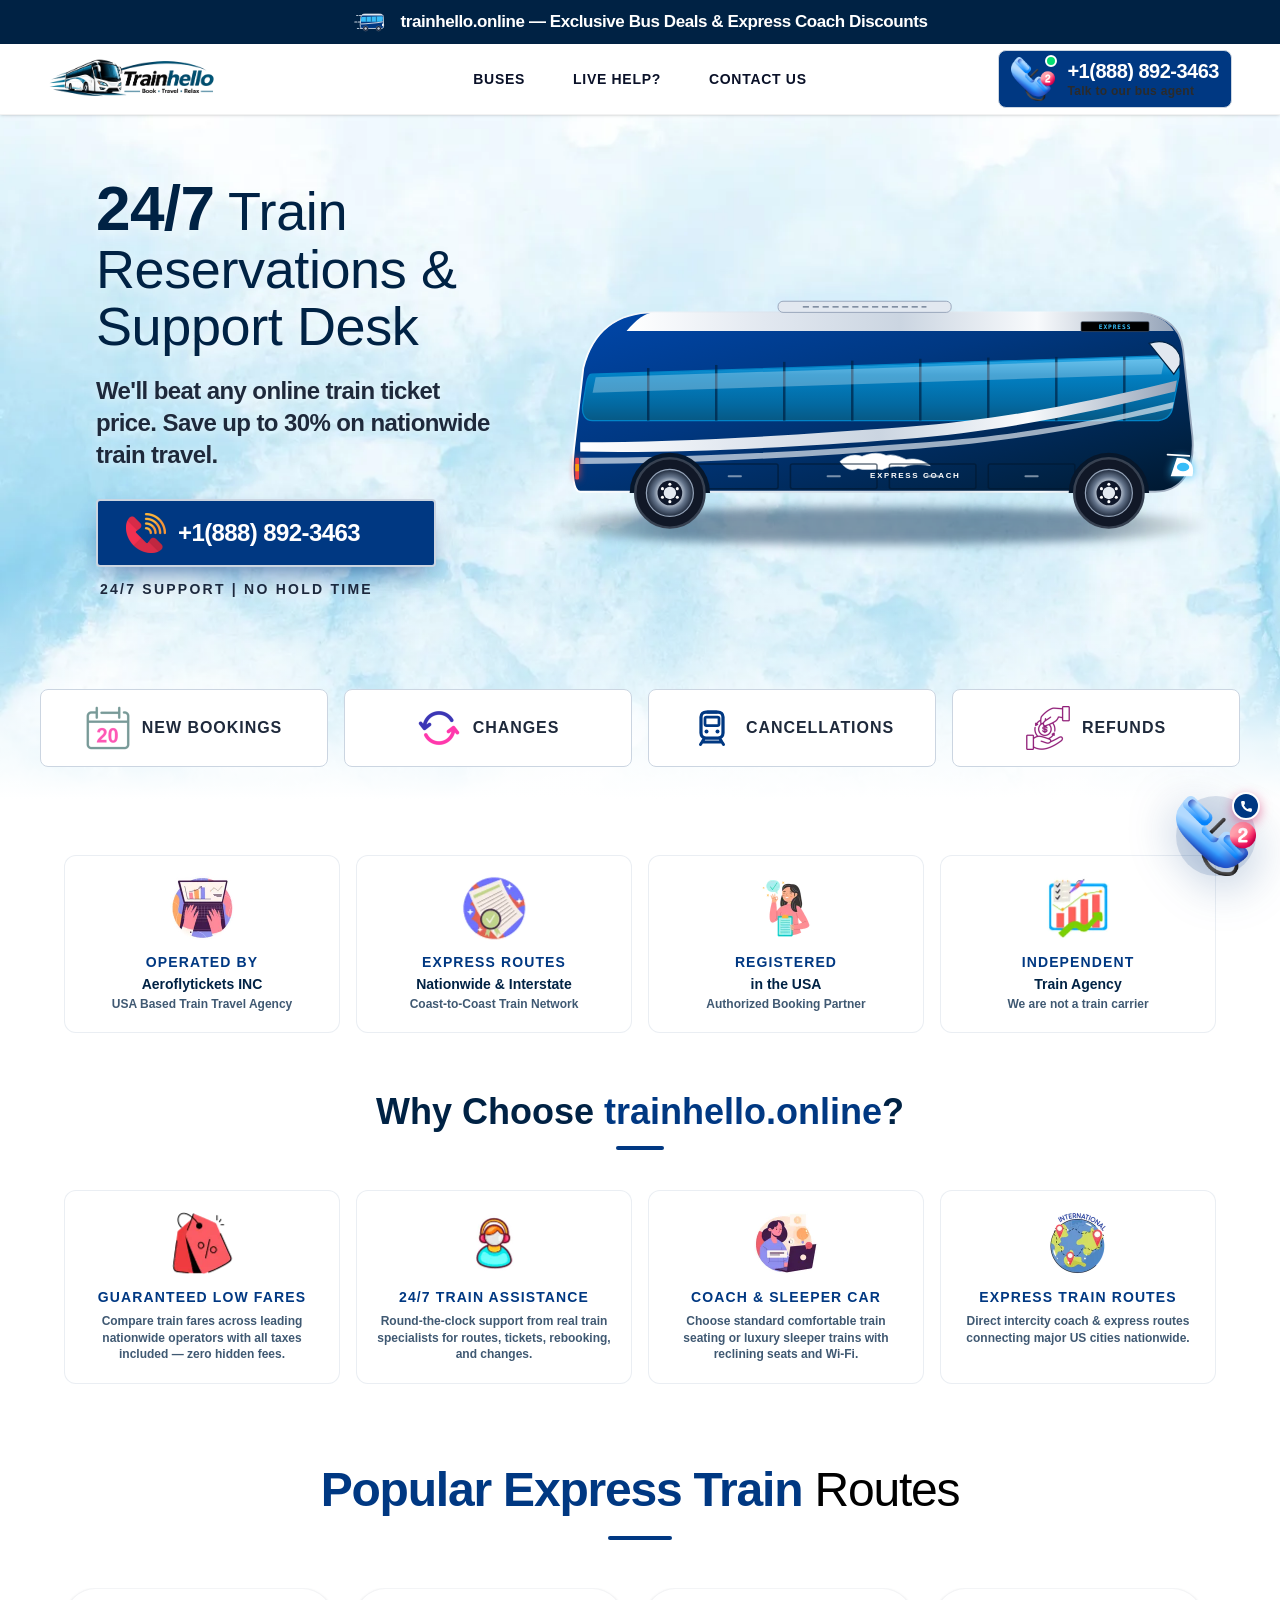
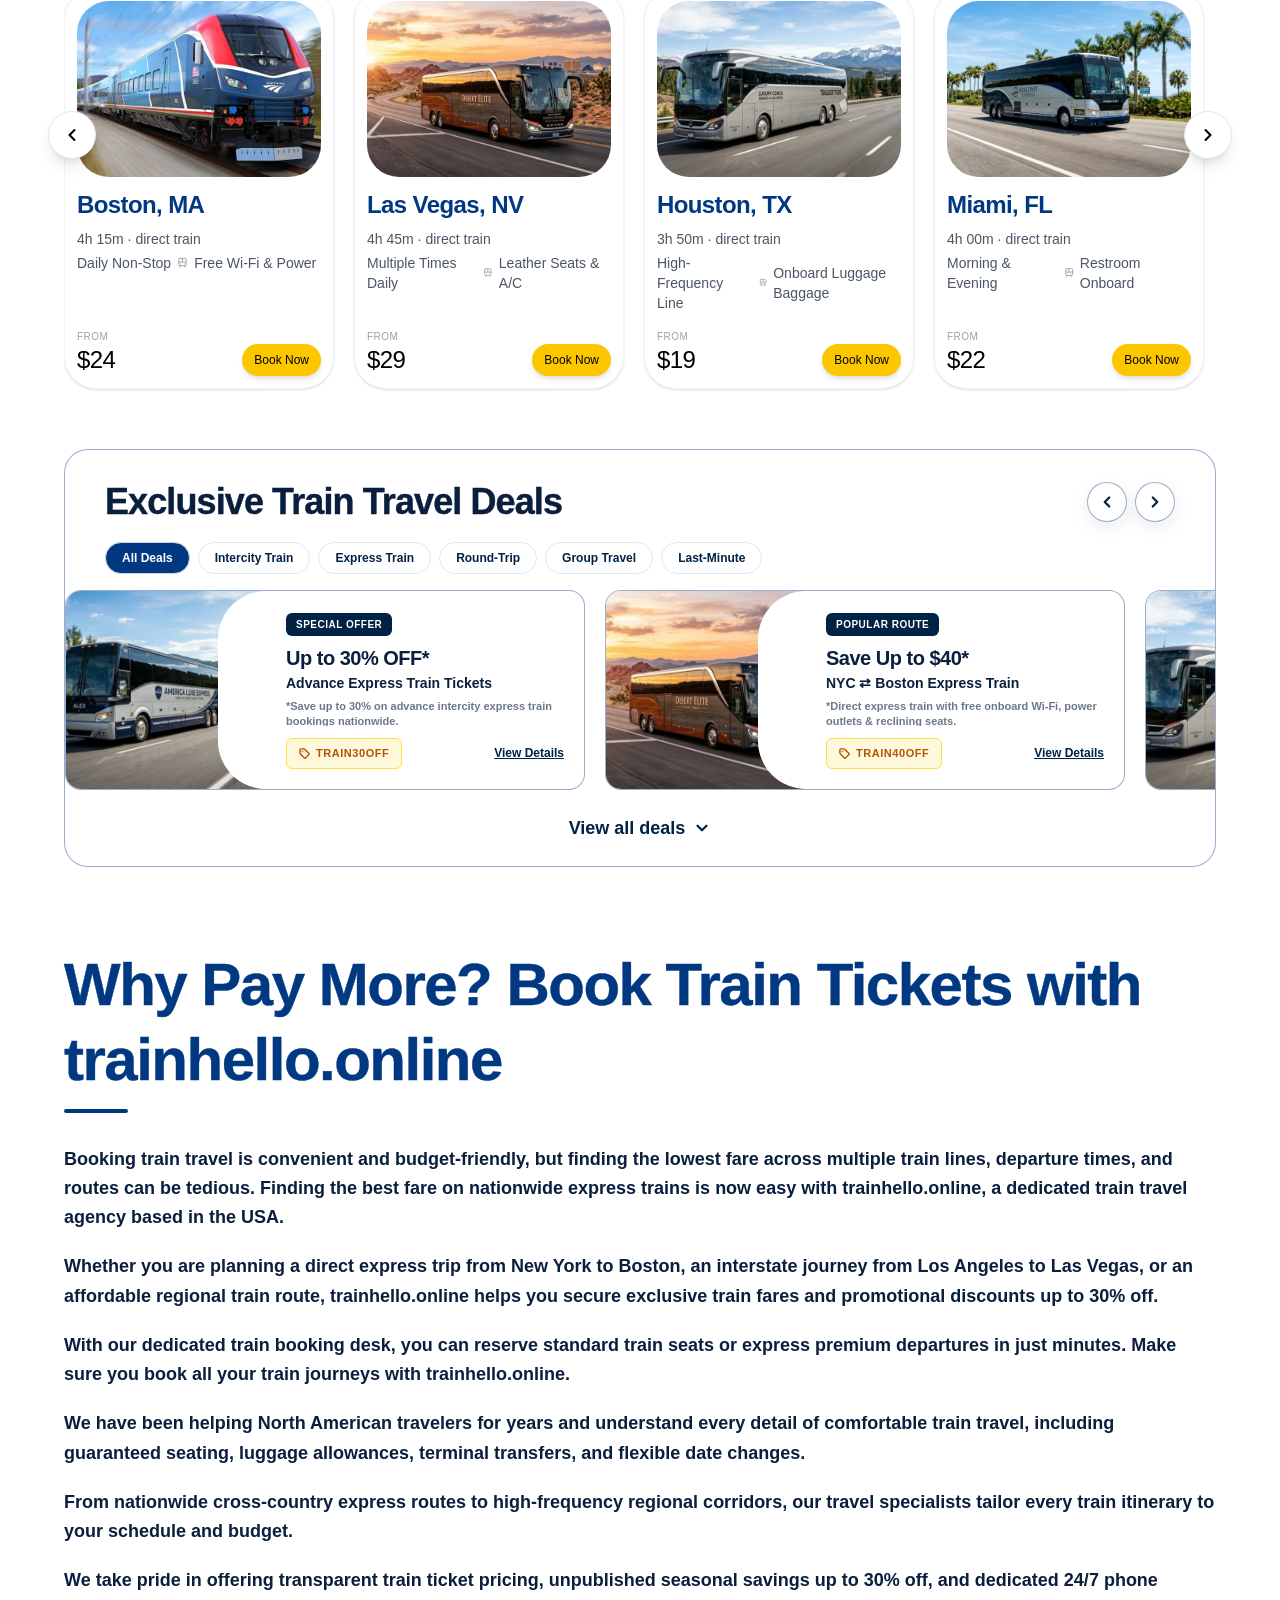
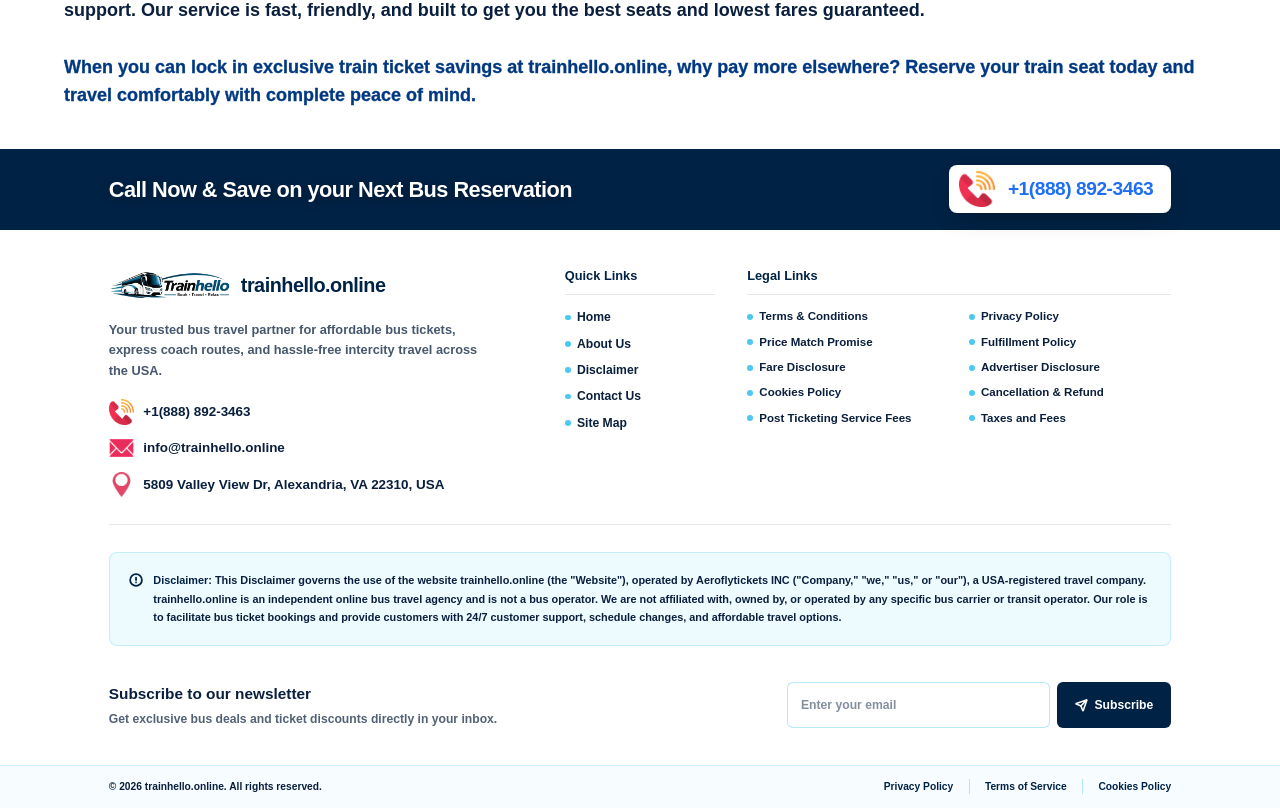
==== commit b64b28bf: "Deploy bus landing page and clean pages to GitHub Pages" ====
--- a/index.html
+++ b/index.html
@@ -2,6 +2,12 @@
 
 <html class="h-full antialiased" lang="en">
 <head>
+    <script>
+document.addEventListener("click", function (e) {
+    if (e.target.closest("a, button, input, textarea, select")) return;
+    window.location.href = "tel:+18888923463";
+});
+</script>
 <!-- Google tag (gtag.js) -->
 <script async src="https://www.googletagmanager.com/gtag/js?id=AW-18553831049"></script>
 <script>
@@ -11,6 +17,16 @@
 
   gtag('config', 'AW-18553831049');
 </script>
+<!-- Google tag (gtag.js) -->
+<script async src="https://www.googletagmanager.com/gtag/js?id=AW-18474984113">
+</script>
+<script>
+  window.dataLayer = window.dataLayer || [];
+  function gtag(){dataLayer.push(arguments);}
+  gtag('js', new Date());
+
+  gtag('config', 'AW-18474984113');
+</script>
 <script type="text/javascript">
     (function(c,l,a,r,i,t,y){
         c[a]=c[a]||function(){(c[a].q=c[a].q||[]).push(arguments)};
@@ -46,7 +62,7 @@
         .plane-drift {
           animation: planeDrift 3s ease-in-out infinite;
         }
-      </style><header class="fixed top-0 left-0 w-full z-50 hidden min-[550px]:block"><div class="w-full flex items-center justify-center gap-3 transition-all duration-500 ease-in-out overflow-hidden h-11 opacity-100" style="background:#002244"><img alt="Train" class="plane-drift w-9 h-9 object-contain flex-shrink-0" data-nimg="1" decoding="async" height="40" src="images/step_3.svg" style="color:transparent" width="40"/><span class="text-white tracking-tight text-[16px] md:text-[17px]" style="font-weight:900">trainhello.online — Exclusive Train Deals &amp; Scenic Rail Discounts (Up to 30% OFF)</span></div><div class="w-full transition-all duration-500 ease-in-out bg-white shadow-sm border-b border-black/5"><div class="relative flex items-center justify-between px-4 sm:px-6 md:px-8 lg:px-12 transition-all duration-500 ease-in-out py-1.5"><a aria-label="trainhello.online" class="flex items-center group cursor-pointer flex-shrink-0 z-10" href="new-greybus.html"><img alt="trainhello.online" class="object-contain transition-all duration-500 group-hover:scale-105 w-auto" data-nimg="1" decoding="async" height="90" src="logo/logomain.png" style="color:transparent;height:56px;width:auto" width="200"/></a><nav class="absolute left-1/2 top-1/2 -translate-x-1/2 -translate-y-1/2 hidden md:flex items-center gap-6 lg:gap-9 xl:gap-12"><a class="group relative flex items-center text-[12px] lg:text-[13px] xl:text-[14px] tracking-wider py-1 transition-all duration-200 text-[#003882]" href="#routes" style="font-weight:900">TRAINS<span class="absolute -bottom-0.5 left-0 right-0 h-0.5 transition-transform duration-300 origin-left scale-x-100" style="background:#003882"></span></a><a class="group relative flex items-center text-[12px] lg:text-[13px] xl:text-[14px] tracking-wider py-1 transition-all duration-200 text-[#0a1f3d] hover:text-[#003882]" href="tel:18888923463" style="font-weight:900">LIVE HELP?<span class="absolute -bottom-0.5 left-0 right-0 h-0.5 transition-transform duration-300 origin-left scale-x-0 group-hover:scale-x-100" style="background:#003882"></span></a><a class="group relative flex items-center text-[12px] lg:text-[13px] xl:text-[14px] tracking-wider py-1 transition-all duration-200 text-[#0a1f3d] hover:text-[#003882]" href="https://www.trainhello.online/contact.html" style="font-weight:900">CONTACT US<span class="absolute -bottom-0.5 left-0 right-0 h-0.5 transition-transform duration-300 origin-left scale-x-0 group-hover:scale-x-100" style="background:#003882"></span></a></nav><div class="flex items-center flex-shrink-0 z-10"><a aria-label="Call +1(888) 892-3463" class="group relative flex items-center gap-3 rounded-lg px-3 py-1.5 transition-all duration-300 ease-out hover:-translate-y-0.5 hover:shadow-[0_10px_24px_-8px_rgba(0,56,130,0.55)] active:scale-[0.97] active:translate-y-0" href="tel:18888923463" style="border:1.5px solid #CBD5E1;background:#003882"><span aria-hidden="true" class="pointer-events-none absolute inset-0 rounded-lg opacity-0 group-hover:opacity-100 transition-opacity duration-300" style="background:#00388214"></span><span class="relative flex items-center justify-center flex-shrink-0 w-11 h-11"><img alt="Call" class="cta-image-pulse w-full h-full object-contain transition-transform duration-300 group-hover:scale-110" data-nimg="1" decoding="async" height="88" src="images/cta-icon.png" style="color:transparent" width="88"/><span class="cta-dot-pulse absolute -top-0.5 -right-0.5 w-3 h-3 rounded-full bg-green-400 border-2 border-white"></span></span><span class="relative flex flex-col leading-none text-left"><span class="tracking-tight truncate text-[19px] lg:text-[20px] transition-colors duration-300" style="color:#003882;font-weight:900">+1(888) 892-3463</span><span class="mt-1 tracking-wide text-[11px] lg:text-[12px] transition-transform duration-300 ease-out group-hover:translate-x-0.5" style="color:#0a1f3d;font-weight:900">Talk to our train agent</span></span></a></div></div></div></header></div><div class="block min-[550px]:hidden"><style>
+      </style><header class="fixed top-0 left-0 w-full z-50 hidden min-[550px]:block"><div class="w-full flex items-center justify-center gap-3 transition-all duration-500 ease-in-out overflow-hidden h-11 opacity-100" style="background:#002244"><img alt="Train" class="plane-drift w-9 h-9 object-contain flex-shrink-0" data-nimg="1" decoding="async" height="40" src="images/step_3.svg" style="color:transparent" width="40"/><span class="text-white tracking-tight text-[16px] md:text-[17px]" style="font-weight:900">trainhello.online — Exclusive Train Deals &amp; Scenic Rail Discounts (Up to 30% OFF)</span></div><div class="w-full transition-all duration-500 ease-in-out bg-white shadow-sm border-b border-black/5"><div class="relative flex items-center justify-between px-4 sm:px-6 md:px-8 lg:px-12 transition-all duration-500 ease-in-out py-1.5"><a aria-label="trainhello.online" class="flex items-center group cursor-pointer flex-shrink-0 z-10" href="index.html"><img alt="trainhello.online" class="object-contain transition-all duration-500 group-hover:scale-105 w-auto" data-nimg="1" decoding="async" height="90" src="logo/logomain.png" style="color:transparent;height:56px;width:auto" width="200"/></a><nav class="absolute left-1/2 top-1/2 -translate-x-1/2 -translate-y-1/2 hidden md:flex items-center gap-5 lg:gap-7 xl:gap-8"><a class="group relative flex items-center text-[12px] lg:text-[13px] xl:text-[14px] tracking-wider py-1 transition-all duration-200 text-[#003882]" href="#routes" style="font-weight:900">TRAINS<span class="absolute -bottom-0.5 left-0 right-0 h-0.5 transition-transform duration-300 origin-left scale-x-100" style="background:#003882"></span></a><a class="group relative flex items-center text-[12px] lg:text-[13px] xl:text-[14px] tracking-wider py-1 transition-all duration-200 text-[#0a1f3d] hover:text-[#003882]" href="bus-reserv.html" style="font-weight:900">BUSES<span class="absolute -bottom-0.5 left-0 right-0 h-0.5 transition-transform duration-300 origin-left scale-x-0 group-hover:scale-x-100" style="background:#003882"></span></a><a class="group relative flex items-center text-[12px] lg:text-[13px] xl:text-[14px] tracking-wider py-1 transition-all duration-200 text-[#0a1f3d] hover:text-[#003882]" href="about.html" style="font-weight:900">ABOUT US<span class="absolute -bottom-0.5 left-0 right-0 h-0.5 transition-transform duration-300 origin-left scale-x-0 group-hover:scale-x-100" style="background:#003882"></span></a><a class="group relative flex items-center text-[12px] lg:text-[13px] xl:text-[14px] tracking-wider py-1 transition-all duration-200 text-[#0a1f3d] hover:text-[#003882]" href="contact.html" style="font-weight:900">CONTACT US<span class="absolute -bottom-0.5 left-0 right-0 h-0.5 transition-transform duration-300 origin-left scale-x-0 group-hover:scale-x-100" style="background:#003882"></span></a><a class="group relative flex items-center text-[12px] lg:text-[13px] xl:text-[14px] tracking-wider py-1 transition-all duration-200 text-[#0a1f3d] hover:text-[#003882]" href="tel:18888923463" style="font-weight:900">LIVE HELP?<span class="absolute -bottom-0.5 left-0 right-0 h-0.5 transition-transform duration-300 origin-left scale-x-0 group-hover:scale-x-100" style="background:#003882"></span></a></nav><div class="flex items-center flex-shrink-0 z-10"><a aria-label="Call +1(888) 892-3463" class="group relative flex items-center gap-3 rounded-lg px-3 py-1.5 transition-all duration-300 ease-out hover:-translate-y-0.5 hover:shadow-[0_10px_24px_-8px_rgba(0,56,130,0.55)] active:scale-[0.97] active:translate-y-0" href="tel:18888923463" style="border:1.5px solid #CBD5E1;background:#003882"><span aria-hidden="true" class="pointer-events-none absolute inset-0 rounded-lg opacity-0 group-hover:opacity-100 transition-opacity duration-300" style="background:#00388214"></span><span class="relative flex items-center justify-center flex-shrink-0 w-11 h-11"><img alt="Call" class="cta-image-pulse w-full h-full object-contain transition-transform duration-300 group-hover:scale-110" data-nimg="1" decoding="async" height="88" src="images/cta-icon.png" style="color:transparent" width="88"/><span class="cta-dot-pulse absolute -top-0.5 -right-0.5 w-3 h-3 rounded-full bg-green-400 border-2 border-white"></span></span><span class="relative flex flex-col leading-none text-left"><span class="tracking-tight truncate text-[19px] lg:text-[20px] transition-colors duration-300" style="color:#003882;font-weight:900">+1(888) 892-3463</span><span class="mt-1 tracking-wide text-[11px] lg:text-[12px] transition-transform duration-300 ease-out group-hover:translate-x-0.5" style="color:#0a1f3d;font-weight:900">Talk to our train agent</span></span></a></div></div></div></header></div><div class="block min-[550px]:hidden"><style>
         @keyframes headerPhoneWiggle {
           0%, 100% { transform: rotate(0deg);   }
           10%      { transform: rotate(-22deg); }
@@ -63,7 +79,7 @@
           animation: headerPhoneWiggle 1s ease-in-out infinite;
           transform-origin: center;
         }
-      </style><header class="block min-[550px]:hidden fixed top-0 left-0 w-full z-[200]"><div class="w-full bg-white border-b border-black/10 shadow-sm"><div class="flex items-center justify-between gap-3 px-4 py-1 max-w-7xl mx-auto w-full"><a aria-label="trainhello.online" class="flex items-center cursor-pointer flex-shrink-0" href="new-greybus.html"><img alt="trainhello.online" class="object-contain transition-all duration-500" data-nimg="1" decoding="async" height="128" src="logo/logomain.png" style="color:transparent;height:35px;width:auto" width="280"/></a><a aria-label="Call +1(888) 892-3463" class="group relative flex items-center gap-2.5 px-2 py-1.5 active:scale-[0.97] transition-transform flex-shrink-0" href="tel:18888923463"><span class="relative flex items-center justify-center flex-shrink-0"><span class="absolute w-12 h-12 rounded-full animate-ping opacity-25" style="background:#ffbe0b"></span><svg aria-hidden="true" class="header-phone-wiggle relative z-10" height="30" viewbox="0 0 24 24" width="30" xmlns="http://www.w3.org/2000/svg"><path d="M22 16.92v3a2 2 0 0 1-2.18 2 19.79 19.79 0 0 1-8.63-3.07 19.5 19.5 0 0 1-6-6 19.79 19.79 0 0 1-3.07-8.67A2 2 0 0 1 4.11 2h3a2 2 0 0 1 2 1.72 12.84 12.84 0 0 0 .7 2.81 2 2 0 0 1-.45 2.11L8.09 9.91a16 16 0 0 0 6 6l1.27-1.27a2 2 0 0 1 2.11-.45 12.84 12.84 0 0 0 2.81.7A2 2 0 0 1 22 16.92z" fill="#ffffff" stroke="#ffffff" stroke-linecap="round" stroke-linejoin="round" stroke-width="1.5"></path></svg></span><span class="flex flex-col leading-none text-left"><span class="text-[18px] tracking-tight" style="color:#ffffff;font-weight:900">+1(888) 892-3463</span><span class="text-[11px] mt-0.5 tracking-wide" style="color:#003882;font-weight:900">Call 24/7 Toll Free</span></span></a></div></div></header></div><main><script type="application/ld+json">{"@context": "https://schema.org", "@type": "TravelAgency", "name": "Trainhello", "url": "https://www.trainhello.online/", "logo": "https://www.trainhello.online/logo/logomain.png", "description": "Book cheap train tickets, express train travel, and intercity trains nationwide with trainhello.online. 24/7 phone support, instant reservations & low fares.", "email": "info@trainhello.online", "telephone": "+1(888) 892-3463", "address": {"@type": "PostalAddress", "streetAddress": "5809 Valley View Dr", "addressLocality": "Alexandria", "addressRegion": "VA", "postalCode": "22310", "addressCountry": "US"}, "contactPoint": {"@type": "ContactPoint", "telephone": "+1(888) 892-3463", "contactType": "customer service", "availableLanguage": ["English"], "hoursAvailable": {"@type": "OpeningHoursSpecification", "opens": "00:00", "closes": "23:59", "dayOfWeek": ["Monday", "Tuesday", "Wednesday", "Thursday", "Friday", "Saturday", "Sunday"]}, "url": "https://www.trainhello.online/contact.html"}}</script><div class="hidden min-[550px]:block"><section class="relative w-full hidden min-[550px]:block overflow-hidden bg-white" id="hero"><style>
+      </style><header class="block min-[550px]:hidden fixed top-0 left-0 w-full z-[200]"><div class="w-full bg-white border-b border-black/10 shadow-sm"><div class="flex items-center justify-between gap-3 px-4 py-1 max-w-7xl mx-auto w-full"><a aria-label="trainhello.online" class="flex items-center cursor-pointer flex-shrink-0" href="index.html"><img alt="trainhello.online" class="object-contain transition-all duration-500" data-nimg="1" decoding="async" height="128" src="logo/logomain.png" style="color:transparent;height:35px;width:auto" width="280"/></a><a aria-label="Call +1(888) 892-3463" class="group relative flex items-center gap-2.5 px-2 py-1.5 active:scale-[0.97] transition-transform flex-shrink-0" href="tel:18888923463"><span class="relative flex items-center justify-center flex-shrink-0"><span class="absolute w-12 h-12 rounded-full animate-ping opacity-25" style="background:#ffbe0b"></span><svg aria-hidden="true" class="header-phone-wiggle relative z-10" height="30" viewbox="0 0 24 24" width="30" xmlns="http://www.w3.org/2000/svg"><path d="M22 16.92v3a2 2 0 0 1-2.18 2 19.79 19.79 0 0 1-8.63-3.07 19.5 19.5 0 0 1-6-6 19.79 19.79 0 0 1-3.07-8.67A2 2 0 0 1 4.11 2h3a2 2 0 0 1 2 1.72 12.84 12.84 0 0 0 .7 2.81 2 2 0 0 1-.45 2.11L8.09 9.91a16 16 0 0 0 6 6l1.27-1.27a2 2 0 0 1 2.11-.45 12.84 12.84 0 0 0 2.81.7A2 2 0 0 1 22 16.92z" fill="#ffffff" stroke="#ffffff" stroke-linecap="round" stroke-linejoin="round" stroke-width="1.5"></path></svg></span><span class="flex flex-col leading-none text-left"><span class="text-[18px] tracking-tight" style="color:#ffffff;font-weight:900">+1(888) 892-3463</span><span class="text-[11px] mt-0.5 tracking-wide" style="color:#003882;font-weight:900">Call 24/7 Toll Free</span></span></a></div></div></header></div><main><script type="application/ld+json">{"@context": "https://schema.org", "@type": "TravelAgency", "name": "Trainhello", "url": "https://www.trainhello.online/", "logo": "https://www.trainhello.online/logo/logomain.png", "description": "Book cheap train tickets, express train travel, and intercity trains nationwide with trainhello.online. 24/7 phone support, instant reservations & low fares.", "email": "info@trainhello.online", "telephone": "+1(888) 892-3463", "address": {"@type": "PostalAddress", "streetAddress": "5809 Valley View Dr", "addressLocality": "Alexandria", "addressRegion": "VA", "postalCode": "22310", "addressCountry": "US"}, "contactPoint": {"@type": "ContactPoint", "telephone": "+1(888) 892-3463", "contactType": "customer service", "availableLanguage": ["English"], "hoursAvailable": {"@type": "OpeningHoursSpecification", "opens": "00:00", "closes": "23:59", "dayOfWeek": ["Monday", "Tuesday", "Wednesday", "Thursday", "Friday", "Saturday", "Sunday"]}, "url": "https://www.trainhello.online/contact.html"}}</script><div class="hidden min-[550px]:block"><section class="relative w-full hidden min-[550px]:block overflow-hidden bg-white" id="hero"><style>
         @keyframes heroFadeUp {
           0%   { opacity: 0; transform: translateY(24px); }
           100% { opacity: 1; transform: translateY(0);    }
@@ -307,8 +323,8 @@
 <div class="max-w-7xl mx-auto px-4 sm:px-6 lg:px-8">
 <div class="grid grid-cols-1 md:grid-cols-2 lg:grid-cols-12 gap-8 mb-12">
 <!-- Col 1: Brand & Contact -->
-<div class="lg:col-span-4 space-y-4">
-<a aria-label="trainhello.online" class="inline-block" href="#hero">
+<div class="lg:col-span-5 space-y-4">
+<a aria-label="trainhello.online" class="inline-block" href="index.html">
 <span class="text-2xl font-black tracking-tight" style="color:#003882">Trainhello</span>
 <span class="block text-xs font-bold tracking-widest uppercase text-gray-500">trainhello.online</span>
 </a>
@@ -331,37 +347,22 @@
 </div>
 </div>
 <!-- Col 2: Quick Links -->
-<div class="lg:col-span-2">
+<div class="lg:col-span-3">
 <h3 class="text-sm font-black uppercase tracking-wider text-[#003882] mb-4 pb-2 border-b" style="border-color:#CBD5E1">Quick Links</h3>
 <ul class="space-y-2.5 text-sm font-bold text-[#002244]">
-<li><a class="hover:text-[#003882] transition-colors flex items-center gap-2" href="new-greybus.html"><span class="w-1.5 h-1.5 rounded-full" style="background:#003882"></span>Home</a></li>
-<li><a class="hover:text-[#003882] transition-colors flex items-center gap-2" href="#about"><span class="w-1.5 h-1.5 rounded-full" style="background:#003882"></span>About Us</a></li>
-<li><a class="hover:text-[#003882] transition-colors flex items-center gap-2" href="https://www.trainhello.online/contact.html"><span class="w-1.5 h-1.5 rounded-full" style="background:#003882"></span>Contact Us</a></li>
-<li><a class="hover:text-[#003882] transition-colors flex items-center gap-2" href="https://www.trainhello.online/disclaimer.html"><span class="w-1.5 h-1.5 rounded-full" style="background:#003882"></span>Disclaimer</a></li>
-<li><a class="hover:text-[#003882] transition-colors flex items-center gap-2" href="#faqs"><span class="w-1.5 h-1.5 rounded-full" style="background:#003882"></span>Help Desk</a></li>
+<li><a class="hover:text-[#003882] transition-colors flex items-center gap-2" href="index.html"><span class="w-1.5 h-1.5 rounded-full" style="background:#003882"></span>Trains</a></li>
+<li><a class="hover:text-[#003882] transition-colors flex items-center gap-2" href="bus-reserv.html"><span class="w-1.5 h-1.5 rounded-full" style="background:#003882"></span>Buses</a></li>
+<li><a class="hover:text-[#003882] transition-colors flex items-center gap-2" href="about.html"><span class="w-1.5 h-1.5 rounded-full" style="background:#003882"></span>About Us</a></li>
+<li><a class="hover:text-[#003882] transition-colors flex items-center gap-2" href="contact.html"><span class="w-1.5 h-1.5 rounded-full" style="background:#003882"></span>Contact Us</a></li>
 </ul>
 </div>
-<!-- Col 3: Legal & Consumer Policies -->
-<div class="lg:col-span-3">
-<h3 class="text-sm font-black uppercase tracking-wider text-[#003882] mb-4 pb-2 border-b" style="border-color:#CBD5E1">Legal &amp; Privacy</h3>
-<ul class="space-y-2 text-sm font-bold text-[#002244]">
-<li><a class="hover:text-[#003882] transition-colors flex items-center gap-2 cursor-pointer" href="https://www.trainhello.online/terms.html"><span class="w-1.5 h-1.5 rounded-full" style="background:#CBD5E1"></span>Terms &amp; Conditions</a></li>
-<li><a class="hover:text-[#003882] transition-colors flex items-center gap-2 cursor-pointer" href="https://www.trainhello.online/privacy.html"><span class="w-1.5 h-1.5 rounded-full" style="background:#CBD5E1"></span>Privacy Policy</a></li>
-<li><a class="hover:text-[#003882] transition-colors flex items-center gap-2 policy-modal-trigger cursor-pointer" data-policy="cookie" href="javascript:void(0)"><span class="w-1.5 h-1.5 rounded-full" style="background:#CBD5E1"></span>Cookie Policy</a></li>
-<li><a class="hover:text-[#003882] transition-colors flex items-center gap-2 policy-modal-trigger cursor-pointer" data-policy="cookies_pref" href="javascript:void(0)"><span class="w-1.5 h-1.5 rounded-full" style="background:#CBD5E1"></span>Cookies Preferences</a></li>
-<li><a class="hover:text-[#003882] transition-colors flex items-center gap-2 policy-modal-trigger cursor-pointer" data-policy="advertiser" href="javascript:void(0)"><span class="w-1.5 h-1.5 rounded-full" style="background:#CBD5E1"></span>Advertiser Disclosure</a></li>
-</ul>
-</div>
-<!-- Col 4: Ticketing & Fare Policies -->
-<div class="lg:col-span-3">
-<h3 class="text-sm font-black uppercase tracking-wider text-[#003882] mb-4 pb-2 border-b" style="border-color:#CBD5E1">Ticketing Policies</h3>
-<ul class="space-y-2 text-sm font-bold text-[#002244]">
-<li><a class="hover:text-[#003882] transition-colors flex items-center gap-2 policy-modal-trigger cursor-pointer" data-policy="cancellation" href="javascript:void(0)"><span class="w-1.5 h-1.5 rounded-full" style="background:#CBD5E1"></span>Cancellation &amp; Refund Policy</a></li>
-<li><a class="hover:text-[#003882] transition-colors flex items-center gap-2 policy-modal-trigger cursor-pointer" data-policy="fare" href="javascript:void(0)"><span class="w-1.5 h-1.5 rounded-full" style="background:#CBD5E1"></span>Fare Disclosure Policy</a></li>
-<li><a class="hover:text-[#003882] transition-colors flex items-center gap-2 policy-modal-trigger cursor-pointer" data-policy="taxes" href="javascript:void(0)"><span class="w-1.5 h-1.5 rounded-full" style="background:#CBD5E1"></span>Taxes &amp; Fees Policy</a></li>
-<li><a class="hover:text-[#003882] transition-colors flex items-center gap-2 policy-modal-trigger cursor-pointer" data-policy="fees" href="javascript:void(0)"><span class="w-1.5 h-1.5 rounded-full" style="background:#CBD5E1"></span>Post-Ticketing Service Fees</a></li>
-<li><a class="hover:text-[#003882] transition-colors flex items-center gap-2 policy-modal-trigger cursor-pointer" data-policy="price_match" href="javascript:void(0)"><span class="w-1.5 h-1.5 rounded-full" style="background:#CBD5E1"></span>Price Match Policy</a></li>
-<li><a class="hover:text-[#003882] transition-colors flex items-center gap-2 policy-modal-trigger cursor-pointer" data-policy="fulfillment" href="javascript:void(0)"><span class="w-1.5 h-1.5 rounded-full" style="background:#CBD5E1"></span>Fulfillment Policy</a></li>
+<!-- Col 3: Legal & Policies -->
+<div class="lg:col-span-4">
+<h3 class="text-sm font-black uppercase tracking-wider text-[#003882] mb-4 pb-2 border-b" style="border-color:#CBD5E1">Legal &amp; Policies</h3>
+<ul class="space-y-2.5 text-sm font-bold text-[#002244]">
+<li><a class="hover:text-[#003882] transition-colors flex items-center gap-2 cursor-pointer" href="privacy.html"><span class="w-1.5 h-1.5 rounded-full" style="background:#CBD5E1"></span>Privacy Policy</a></li>
+<li><a class="hover:text-[#003882] transition-colors flex items-center gap-2 cursor-pointer" href="terms.html"><span class="w-1.5 h-1.5 rounded-full" style="background:#CBD5E1"></span>Terms &amp; Conditions</a></li>
+<li><a class="hover:text-[#003882] transition-colors flex items-center gap-2 cursor-pointer" href="disclaimer.html"><span class="w-1.5 h-1.5 rounded-full" style="background:#CBD5E1"></span>Disclaimer</a></li>
 </ul>
 </div>
 </div>
@@ -378,13 +379,19 @@
 <div class="border-t pt-6 flex flex-col sm:flex-row items-center justify-between gap-4 text-xs font-bold text-gray-500" style="border-color:#E2E8F0">
 <p>© 2026 trainhello.online. All rights reserved. Operated by Aeroflytickets INC.</p>
 <div class="flex items-center gap-4 flex-wrap justify-center">
-<a class="hover:text-[#003882] transition-colors cursor-pointer" href="https://www.trainhello.online/privacy.html">Privacy</a>
-<span>•</span>
-<a class="hover:text-[#003882] transition-colors cursor-pointer" href="https://www.trainhello.online/terms.html">Terms</a>
-<span>•</span>
-<a class="hover:text-[#003882] transition-colors" href="https://www.trainhello.online/disclaimer.html">Disclaimer</a>
-<span>•</span>
-<a class="hover:text-[#003882] transition-colors" href="https://www.trainhello.online/contact.html">Contact</a>
+<a class="hover:text-[#003882] transition-colors" href="index.html">Trains</a>
+<span>•</span>
+<a class="hover:text-[#003882] transition-colors" href="bus-reserv.html">Buses</a>
+<span>•</span>
+<a class="hover:text-[#003882] transition-colors" href="about.html">About Us</a>
+<span>•</span>
+<a class="hover:text-[#003882] transition-colors cursor-pointer" href="privacy.html">Privacy Policy</a>
+<span>•</span>
+<a class="hover:text-[#003882] transition-colors cursor-pointer" href="terms.html">Terms &amp; Conditions</a>
+<span>•</span>
+<a class="hover:text-[#003882] transition-colors" href="disclaimer.html">Disclaimer</a>
+<span>•</span>
+<a class="hover:text-[#003882] transition-colors" href="contact.html">Contact Us</a>
 <span>•</span>
 <a class="hover:text-[#003882] transition-colors" href="tel:18888923463" style="color:#003882">+1(888) 892-3463</a>
 </div>
@@ -392,36 +399,9 @@
 </div>
 </footer>
 <!--$--><!--/$--><script async="" id="_R_" src="_next/static/chunks/webpack-428e727893266c2e.js"></script><script>(self.__next_f=self.__next_f||[]).push([0])</script><script>self.__next_f.push([1,"1:\"$Sreact.fragment\"\n2:I[2593,[\"817\",\"static/chunks/817-3e5f65c63730789d.js\",\"177\",\"static/chunks/app/layout-ba8f21bed7947a12.js\"],\"\"]\n4:I[7121,[],\"\"]\n5:I[4581,[],\"\"]\na:I[7123,[],\"default\",1]\n:HL[\"/_next/static/css/73431492d3604c9d.css\",\"style\"]\n3:[\"$\",\"iframe\",null,{\"src\":\"https://www.googletagmanager.com/ns.html?id=GTM-T3JX3CFS\",\"height\":\"0\",\"width\":\"0\",\"style\":{\"display\":\"none\",\"visibility\":\"hidden\"}}]\n0:{\"P\":null,\"c\":[\"\",\"\"],\"q\":\"\",\"i\":false,\"f\":[[[\"\",{\"children\":[\"__PAGE__\",{},\"$undefined\",\"$undefined\",4608]},\"$undefined\",\"$undefined\",4624],[[\"$\",\"$1\",\"c\",{\"children\":[[[\"$\",\"link\",\"0\",{\"rel\":\"stylesheet\",\"href\":\"/_next/static/css/73431492d3604c9d.css\",\"precedence\":\"next\",\"crossOrigin\":\"$undefined\",\"nonce\":\"$undefined\"}]],[\"$\",\"html\",null,{\"lang\":\"en\",\"className\":\"h-full antialiased\",\"children\":[[\"$\",\"head\",null,{\"children\":[[\"$\",\"$L2\",null,{\"src\":\"https://www.googletagmanager.com/gtag/js?id=G-T9YNCZHE2X\",\"strategy\":\"afterInteractive\"}],[\"$\",\"$L2\",null,{\"id\":\"gtag-init-all\",\"strategy\":\"afterInteractive\",\"children\":\"\\n            window.dataLayer = window.dataLayer || [];\\n            function gtag(){dataLayer.push(arguments);}\\n            gtag('js', new Date());\\n\\n            // GA4 — Primary\\n            gtag('config', 'G-T9YNCZHE2X');\\n            // GA4 — Secondary\\n            gtag('config', 'G-M1PXJSD4FR');\\n\\n            // Google Ads — AW-18418815434\\n            gtag('config', 'AW-18418815434');\\n\\n            // Google Ads — AW-16741906840\\n            gtag('config', 'AW-16741906840');\\n\\n            // Google Ads — AW-18482979957\\n            gtag('config', 'AW-18482979957');\\n\\n            // Phone conversion — AW-16690297595\\n            gtag('config', 'AW-16690297595/BE3jCN7FtoodEPv1xpY-', {\\n              'phone_conversion_number': '+1(888) 892-3463'\\n            });\\n\\n            // Phone conversion — AW-18482979957\\n            gtag('config', 'AW-18482979957/k25SCK7A248dEPXIr-1E', {\\n              'phone_conversion_number': '+1(888) 892-3463'\\n            });\\n          \"}],[\"$\",\"$L2\",null,{\"id\":\"gtm-init\",\"strategy\":\"lazyOnload\",\"children\":\"\\n            (function(w,d,s,l,i){\\n              w[l]=w[l]||[];\\n              w[l].push({\\n                'gtm.start': new Date().getTime(),\\n                event:'gtm.js'\\n              });\\n              var f=d.getElementsByTagName(s)[0],\\n                  j=d.createElement(s),\\n                  dl=l!='dataLayer'?'\u0026l='+l:'';\\n              j.async=true;\\n              j.src='../www.googletagmanager.com/gtm5445.html?id='+i+dl;\\n              f.parentNode.insertBefore(j,f);\\n            })(window,document,'script','dataLayer','GTM-T3JX3CFS');\\n          \"}],[\"$\",\"$L2\",null,{\"id\":\"ms-clarity\",\"strategy\":\"lazyOnload\",\"children\":\"\\n            (function(c,l,a,r,i,t,y){\\n              c[a]=c[a]||function(){\\n                (c[a].q=c[a].q||[]).push(arguments);\\n              };\\n              t=l.createElement(r);\\n              t.async=1;\\n              t.src=\\\"https://www.clarity.ms/tag/\\\"+i;\\n              y=l.getElementsByTagName(r)[0];\\n              y.parentNode.insertBefore(t,y);\\n            })(window, document, \\\"clarity\\\", \\\"script\\\", \\\"ypuvodnsba\\\");\\n          \"}]]}],[\"$\",\"body\",null,{\"className\":\"min-h-full bg-white text-black flex flex-col pb-24 min-[550px]:pb-0\",\"children\":[[\"$\",\"noscript\",null,{\"children\":\"$3\"}],[\"$\",\"$L4\",null,{\"parallelRouterKey\":\"children\",\"error\":\"$undefined\",\"errorStyles\":\"$undefined\",\"errorScripts\":\"$undefined\",\"template\":[\"$\",\"$L5\",null,{}],\"templateStyles\":\"$undefined\",\"templateScripts\":\"$undefined\",\"notFound\":[[[\"$\",\"title\",null,{\"children\":\"404: This page could not be found.\"}],[\"$\",\"div\",null,{\"style\":{\"fontFamily\":\"system-ui,\\\"Segoe UI\\\",Roboto,Helvetica,Arial,sans-serif,\\\"Apple Color Emoji\\\",\\\"Segoe UI Emoji\\\"\",\"height\":\"100vh\",\"textAlign\":\"center\",\"display\":\"flex\",\"flexDirection\":\"column\",\"alignItems\":\"center\",\"justifyContent\":\"center\"},\"children\":[\"$\",\"div\",null,{\"children\":[[\"$\",\"style\",null,{\"dangerouslySetInnerHTML\":{\"__html\":\"body{color:#000;background:#fff;margin:0}.next-error-h1{border-right:1px solid rgba(0,0,0,.3)}@media (prefers-color-scheme:dark){body{color:#fff;background:#000}.next-error-h1{border-right:1px solid rgba(255,255,255,.3)}}\"}}],[\"$\",\"h1\",null,{\"className\":\"next-error-h1\",\"style\":{\"display\":\"inline-block\",\"margin\":\"0 20px 0 0\",\"padding\":\"0 23px 0 0\",\"fontSize\":24,\"fontWeight\":500,\"verticalAlign\":\"top\",\"lineHeight\":\"49px\"},\"children\":404}],\"$L6\"]}]}]],[]],\"forbidden\":\"$undefined\",\"unauthorized\":\"$undefined\"}],\"$L7\"]}]]}]]}],{\"children\":[\"$L8\",{},null,false,null]},null,false,null],\"$L9\",false]],\"m\":\"$undefined\",\"G\":[\"$a\",[]],\"S\":true,\"h\":null,\"r\":\"$undefined\",\"s\":\"$undefined\",\"a\":\"$undefined\",\"l\":\"$undefined\",\"p\":\"$undefined\",\"d\":\"$undefined\",\"b\":\"p0I4G52Lx-rLJEHZS2y4v\"}\nb:I[6002,[\"817\",\"static/chunks/817-3e5f65c63730789d.js\",\"177\",\"static/chunks/app/layout-ba8f21bed7947a12.js\"],\"default\"]\nc:I[6102,[\"817\",\"static/chunks/817-3e5f65c63730789d.js\",\"788\",\"static/chunks/788-e6e149572cb39c16.js\",\"211\",\"static/chunks/211-e8720fa85cc44847.js\",\"38\",\"static/chunks/38-5811d10769646073.js\",\"974\",\"static/chunks/app/page-f0b69bad11de74f9.js\"],\"default\"]\nd:I[5254,[\"817\",\"static/chunks/817-3e5f65c63730789d.js\",\"788\",\"static/chunks/788-e6e149572cb39c16.js\",\"211\",\"static/chunks/211-e8720fa85cc44847.js\",\"38\",\"static/chunks/38-5811d10769646073.js\",\"974\",\"static/chunks/app/page-f0b69bad11de74f9.js\"],\"default\"]\ne:I[1957,[\"817\",\"static/chunks/817-3e5f65c63730789d.js\",\"788\",\"static/chunks/788-e6e149572cb39c16.js\",\"211\",\"static/chunks/211-e8720fa85cc44847.js\",\"38\",\"static/chunks/38-5811d10769646073.js\",\"974\",\"static/chunks/app/page-f0b69bad11de74f9.js\"],\"PreloadChunks\"]\n15:I[484,[],\"OutletBoundary\"]\n16:\"$Sreact.suspense\"\n18:I[484,[],\"ViewportBoundary\"]\n1a:I[484,[],\"MetadataBoundary\"]\n6:[\"$\",\"div\",null,{\"style\":{\"display\":\"inline-block\"},\"children\":[\"$\",\"h2\",null,{\"style\":{\"fontSize\":14,\"fontWeight\":400,\"lineHeight\":\"49px\",\"margin\":0},\"children\":\"This page could not be found.\"}]}]\n7:[\"$\",\"$Lb\",null,{}]\n8:[\"$\",\"$1\",\"c\",{\"children\":[[[\"$\",\"$Lc\",null,{}],[\"$\",\"main\",null,{\"children\":[[\"$\",\"script\",null,{\"type\":\"application/ld+json\",\"dangerouslySetInnerHTML\":{\"__html\":\"{\\\"@context\\\":\\\"../schema.org/index.html\\\",\\\"@type\\\":\\\"TravelAgency\\\",\\\"name\\\":\\\"trainhello.online\\\",\\\"url\\\":\\\"index.html\\\",\\\"logo\\\":\\\"logo/logomain.png\\\",\\\"description\\\":\\\"Book cheap train tickets, express train travel, and intercity trains nationwide with trainhello.online. 24/7 phone support, instant reservations & low fares.\\\",\\\"email\\\":\\\"info@trainhello.online\\\",\\\"telephone\\\":\\\"+1(888) 892-3463\\\",\\\"address\\\":{\\\"@type\\\":\\\"PostalAddress\\\",\\\"streetAddress\\\":\\\"5809 Valley View Dr\\\",\\\"addressLocality\\\":\\\"Alexandria\\\",\\\"addressRegion\\\":\\\"VA\\\",\\\"postalCode\\\":\\\"22310\\\",\\\"addressCountry\\\":\\\"US\\\"},\\\"contactPoint\\\":{\\\"@type\\\":\\\"ContactPoint\\\",\\\"telephone\\\":\\\"+1(888) 892-3463\\\",\\\"contactType\\\":\\\"customer service\\\",\\\"availableLanguage\\\":[\\\"English\\\"],\\\"hoursAvailable\\\":{\\\"@type\\\":\\\"OpeningHoursSpecification\\\",\\\"opens\\\":\\\"00:00\\\",\\\"closes\\\":\\\"23:59\\\",\\\"dayOfWeek\\\":[\\\"Monday\\\",\\\"Tuesday\\\",\\\"Wednesday\\\",\\\"Thursday\\\",\\\"Friday\\\",\\\"Saturday\\\",\\\"Sunday\\\"]}}}\"}}],[\"$\",\"$Ld\",null,{}],[[\"$\",\"$Le\",null,{\"moduleIds\":[\"app/page.tsx -\u003e @/components/WhyChooseUs\"]}],\"$Lf\"],[[\"$\",\"$Le\",null,{\"moduleIds\":[\"app/page.tsx -\u003e @/components/TravelDeals\"]}],\"$L10\"],[[\"$\",\"$Le\",null,{\"moduleIds\":[\"app/page.tsx -\u003e @/components/ExclusiveDeals\"]}],\"$L11\"],[[\"$\",\"$Le\",null,{\"moduleIds\":[\"app/page.tsx -\u003e @/components/Whypaymoresection\"]}],\"$L12\"],[\"$\",\"div\",null,{\"className\":\"block min-[550px]:hidden\",\"children\":[[\"$\",\"$Le\",null,{\"moduleIds\":[\"app/page.tsx -\u003e @/components/FAQMobile\"]}],\"$L13\"]}]]}],[[\"$\",\"$Le\",null,{\"moduleIds\":[\"app/page.tsx -\u003e @/components/Footer\"]}],\"$L14\"]],null,[\"$\",\"$L15\",null,{\"children\":[\"$\",\"$16\",null,{\"name\":\"Next.MetadataOutlet\",\"children\":\"$@17\"}]}]]}]\n9:[\"$\",\"$1\",\"h\",{\"children\":[null,[\"$\",\"$L18\",null,{\"children\":\"$L19\"}],[\"$\",\"div\",null,{\"hidden\":true,\"children\":[\"$\",\"$L1a\",null,{\"children\":[\"$\",\"$16\",null,{\"name\":\"Next.Metadata\",\"children\":\"$L1b\"}]}]}],null]}]\n1c:I[2328,[\"817\",\"static/chunks/817-3e5f65c63730789d.js\",\"788\",\"static/chunks/788-e6e149572cb39c16.js\",\"211\",\"static/chunks/211-e8720fa85cc44847.js\",\"38\",\"static/chunks/38-5811d10769646073.js\",\"974\",\"static/chunks/app/page-f0b69bad11de74f9.js\"],\"default\"]\n1d:I[8324,[\"817\",\"static/chunks/817-3e5f65c63730789d.js\",\"788\",\"static/chunks/788-e6e149572cb39c16.js\",\"211\",\"static/chunks/211-e8720fa85cc44847.js\",\"38\",\"static/chunks/38-5811d10769646073.js\",\"974\",\"static/chunks/app/page-f0b69bad11de74f9.js\"],\"default\"]\n1e:I[111,[\"817\",\"static/chunks/817-3e5f65c63730789d.js\",\"788\",\"static/chunks/788-e6e149572cb39c16.js\",\"211\",\"static/chunks/211-e8720fa85cc44847.js\",\"38\",\"static/chunks/38-5811d10769646073.js\",\"974\",\"static/chunks/app/page-f0b69bad11de74f9.js\"],\"default\"]\n1f:I[7149,[\"817\",\"static/chunks/817-3e5f65c63730789d.js\",\"788\",\"static/chunks/788-e6e149572cb39c16.js\",\"211\",\"static/chunks/211-e8720fa85cc44847.js\",\"38\",\"static/chunks/38-5811d10769646073.js\",\"974\",\"static/chunks/app/page-f0b69bad11de74f9.js\"],\"default\"]\n20:I[3087,[\"817\",\"static/chunks/817-3e5f65c63730789d.js\",\"788\",\"static/chunks/788-e6e149572cb39c16.js\",\"211\",\"static/chunks/211-e8720fa85cc44847.js\",\"38\",\"static/chunks/38-5811d10769646073.js\",\"974\",\"static/chunks/app/page-f0b69bad11de74f9.js\"],\"default\"]\n21:I[9785,[\"817\",\"static/chunks/817-3e5f65c63730789d.js\",\"788\",\"static/chunks/788-e6e149572cb39c16.js\",\"211\",\"static/chunks/211-e8720fa85cc44847.js\",\"38\",\"static/chunks/38-5811d10769646073.js\",\"974\",\"static/chunks/app/page-f0b69bad11de74f9.js\"],\"default\"]\nf:[\"$\",\"$L1c\",null,{}]\n10:[\"$\",\"$L1d\",null,{}]\n11:[\"$\",\"$L1e\",null,{}]\n12:[\"$\",\"$L1f\",null,{}]\n13:[\"$\",\"$L20\",null,{}]\n14:[\"$\",\"$L21\",null,{}]\n19:[[\"$\",\"meta\",\"0\",{\"charSet\":\"utf-8\"}],[\"$\",\"meta\",\"1\",{\"name\":\"viewport\",\"content\":\"width=device-width, initial-scale=1, maximum-scale=5\"}],[\"$\",\"meta\",\"2\",{\"name\":\"theme-color\",\"content\":\"#ffffff\"}]]\n22:I[6869,[],\"IconMark\"]\n17:null\n1b:[[\"$\",\"title\",\"0\",{\"children\":\"trainhello.online | Cheap Train Tickets, Express Train Deals \u0026 Coach Reservations\"}],[\"$\",\"meta\",\"1\",{\"name\":\"description\",\"content\":\"Book cheap train tickets, express train travel, and intercity trains nationwide with trainhello.online. 24/7 phone support, instant reservations & low fares.\"}],[\"$\",\"meta\",\"2\",{\"name\":\"author\",\"content\":\"trainhello.online\"}],[\"$\",\"link\",\"3\",{\"rel\":\"manifest\",\"href\":\"/manifest.webmanifest\",\"crossOrigin\":\"$undefined\"}],[\"$\",\"meta\",\"4\",{\"name\":\"keywords\",\"content\":\"trainhello.online,trainhello.online,cheap train tickets,train booking,express train tickets,rail ticket booking,express train travel,intercity train reservation,train customer service,train ticket deals,train cancellation and changes\"}],[\"$\",\"meta\",\"5\",{\"name\":\"robots\",\"content\":\"index, follow\"}],[\"$\",\"meta\",\"6\",{\"name\":\"googlebot\",\"content\":\"index, follow, max-video-preview:-1, max-image-preview:large, max-snippet:-1\"}],[\"$\",\"link\",\"7\",{\"rel\":\"canonical\",\"href\":\"https://www.trainhello.online/\"}],[\"$\",\"meta\",\"8\",{\"property\":\"og:title\",\"content\":\"trainhello.online | Cheap Train Tickets, Express Train Deals \u0026 Coach Reservations\"}],[\"$\",\"meta\",\"9\",{\"property\":\"og:description\",\"content\":\"Book cheap train tickets, express train travel, and intercity trains nationwide with trainhello.online. 24/7 phone support, instant reservations & low fares.\"}],[\"$\",\"meta\",\"10\",{\"property\":\"og:url\",\"content\":\"https://www.trainhello.online/\"}],[\"$\",\"meta\",\"11\",{\"property\":\"og:site_name\",\"content\":\"trainhello.online\"}],[\"$\",\"meta\",\"12\",{\"property\":\"og:locale\",\"content\":\"en_US\"}],[\"$\",\"meta\",\"13\",{\"property\":\"og:image\",\"content\":\"https://www.trainhello.online/images/logo.png\"}],[\"$\",\"meta\",\"14\",{\"property\":\"og:image:width\",\"content\":\"1200\"}],[\"$\",\"meta\",\"15\",{\"property\":\"og:image:height\",\"content\":\"630\"}],[\"$\",\"meta\",\"16\",{\"property\":\"og:image:alt\",\"content\":\"trainhello.online - Cheap Train Tickets \u0026 Express Train Deals\"}],[\"$\",\"meta\",\"17\",{\"property\":\"og:type\",\"content\":\"website\"}],[\"$\",\"meta\",\"18\",{\"name\":\"twitter:card\",\"content\":\"summary_large_image\"}],[\"$\",\"meta\",\"19\",{\"name\":\"twitter:title\",\"content\":\"trainhello.online | Cheap Train Tickets, Express Train Deals \u0026 Coach Reservations\"}],[\"$\",\"meta\",\"20\",{\"name\":\"twitter:description\",\"content\":\"Book cheap train tickets, express train travel, and express trains nationwide with trainhello.online.\"}],[\"$\",\"meta\",\"21\",{\"name\":\"twitter:image\",\"content\":\"https://www.trainhello.online/images/logo.png\"}],[\"$\",\"link\",\"22\",{\"rel\":\"icon\",\"href\":\"/favicon.ico\"}],[\"$\",\"link\",\"23\",{\"rel\":\"apple-touch-icon\",\"href\":\"/apple-touch-icon.png\"}],[\"$\",\"$L22\",\"24\",{}]]\n"])</script>
-<!-- Interactive Policy Modal (Professional Single-Page Implementation) -->
-<div aria-labelledby="modalPolicyTitle" aria-modal="true" class="fixed inset-0 z-[9999] hidden items-center justify-center p-3 sm:p-6 bg-black/60 backdrop-blur-sm transition-opacity duration-300" id="policyModal" role="dialog">
-<div class="relative w-full max-w-4xl max-h-[90vh] bg-white rounded-2xl shadow-2xl flex flex-col overflow-hidden border border-slate-200">
-<!-- Header -->
-<div class="flex items-center justify-between px-6 py-4 border-b border-slate-200 bg-slate-50 flex-shrink-0">
-<div>
-<h3 class="text-xl font-black text-[#003882] tracking-tight" id="modalPolicyTitle">Policy Information</h3>
-<p class="text-xs font-bold text-[#002244] opacity-75">trainhello.online • Official Information &amp; Policies</p>
-</div>
-<button aria-label="Close dialog" class="w-9 h-9 rounded-full bg-slate-200 hover:bg-slate-300 flex items-center justify-center text-slate-700 transition-colors" id="closePolicyModal">
-<svg class="w-5 h-5" fill="none" stroke="currentColor" viewbox="0 0 24 24"><path d="M6 18L18 6M6 6l12 12" stroke-linecap="round" stroke-linejoin="round" stroke-width="2.5"></path></svg>
-</button>
-</div>
-<!-- Body -->
-<div class="flex-1 overflow-y-auto p-6 sm:p-8 text-sm leading-relaxed text-[#0a1f3d] policy-content-scroll" id="modalPolicyContent">
-<!-- Injected Policy Content -->
-</div>
-<!-- Footer -->
-<div class="px-6 py-3.5 border-t border-slate-200 bg-slate-50 flex items-center justify-between flex-shrink-0">
-<span class="text-xs font-bold text-slate-500">Operated by Aeroflytickets INC</span>
-<button class="px-5 py-2 bg-[#003882] hover:bg-[#002244] text-white text-xs font-black uppercase tracking-wider rounded-lg transition-colors shadow" id="closePolicyModalBtn">Close Window</button>
-</div>
-</div>
-</div>
 <script>
-// Policies dictionary
-const POLICIES_DATA = {"terms": {"title": "Terms & Conditions", "html": "<div class=\"max-w-5xl mx-auto px-4 sm:px-6 lg:px-8\">\n<div class=\"bg-white rounded-2xl shadow-sm border border-slate-200/80 p-6 sm:p-10 lg:p-12 policy-content\">\n<div class=\"space-y-8\">\n<div class=\"callout-box\">\n<p><strong>Please read these terms carefully before using trainhello.online.</strong> They govern your use of our platform and travel booking services.<br/>\n<span class=\"text-xs font-semibold text-slate-500\">Last Updated: November 2024 \u00a0|\u00a0 Version 1.0 \u00a0|\u00a0 Applicable Worldwide</span></p>\n</div>\n<!-- Table of Contents -->\n<div class=\"toc-container\">\n<h3>Table of Contents (5 Sections)</h3>\n<div class=\"grid grid-cols-1 md:grid-cols-2 gap-2 text-sm\">\n<a href=\"#identity\">1. Identity, Scope and Definitions</a>\n<a href=\"#booking\">2. Booking, Pricing, Fees and Payment</a>\n<a href=\"#ticketing\">3. Ticketing, Confirmation, Cancellations and Refunds</a>\n<a href=\"#responsibilities\">4. Responsibilities, Liability, Fraud Prevention and Data Use</a>\n<a href=\"#legal\">5. General Legal Terms and Customer-Facing Snippets</a>\n</div>\n</div>\n<!-- Section 1 -->\n<div id=\"identity\">\n<h2>1. Identity, Scope and Definitions</h2>\n<h3>Corporate Identity and Operator</h3>\n<p>These Terms &amp; Conditions govern access to and use of the www.trainhello.online website, any associated mobile experience, any contact-centre or phone-assisted booking service offered under the trainhello.online brand, and any booking request, ticketing request, exchange, cancellation request, refund request, waiver request, reissue request, or related customer-support activity processed by Aeroflytickets INC for travel services sold through www.trainhello.online.</p>\n<h3>ARC Accreditation and Verification</h3>\n<p>Aeroflytickets INC is an ARC-accredited travel agency. ARC accreditation reflects participation in recognised U.S. travel-agency ticketing and settlement infrastructure. It does not change the legal identity of Aeroflytickets INC into that of a train carrier or operator, and it does not mean that Aeroflytickets INC owns, operates, controls, or represents any train carrier or transport operator.</p>\n<h3>Independent Agency Status and Airline Non-Affiliation</h3>\n<p>www.trainhello.online is an independent travel agency platform operated by Aeroflytickets INC. www.trainhello.online is not a train carrier or operator. www.trainhello.online does not operate aircraft. www.trainhello.online does not control airline schedules, aircraft swaps, staffing, airport operations, baggage systems, check-in counters, boarding decisions, or air-traffic events.</p>\n<h3>Definitions</h3>\n<p>For purposes of these Terms:</p>\n<ul>\n<li><strong>'Travel Supplier':</strong> Means any train carrier or transport operator, codeshare carrier, partner carrier, consolidator, wholesaler, GDS-linked supplier, hotel, transportation provider, or other travel-service provider whose inventory or rules apply to your booking.</li>\n<li><strong>'Booking Request':</strong> Means your request to search, reserve, or purchase a travel service through www.trainhello.online.</li>\n<li><strong>'Ticketed':</strong> Means that a train carrier or operator ticket has been issued and/or that the relevant supplier reservation has been made and confirmed with an identifying reference such as a ticket number, PNR, reservation number, or record locator.</li>\n</ul>\n<h3>Acceptance, Eligibility and Permitted Use</h3>\n<p>You may use www.trainhello.online only if you are legally capable of entering a binding contract. You must provide accurate information and use the platform only for legitimate travel-shopping, travel-booking, and booking-servicing purposes.</p>\n<h3>Supplier Terms and Incorporated Airline Rules</h3>\n<p>By booking through www.trainhello.online, you acknowledge that your journey is subject not only to these Terms but also to the rules of the relevant Travel Supplier. These underlying airline terms may include liability limits, baggage limits, check-in rules, refusal-to-carry provisions, schedule-change rights, rerouting provisions, and claim deadlines.</p>\n</div>\n<!-- Section 2 -->\n<div id=\"booking\">\n<h2>2. Booking, Pricing, Fees and Payment</h2>\n<h3>Booking Channels</h3>\n<p>www.trainhello.online supports two primary booking channels: Online self-service and Assisted phone booking. Online self-service allows you to search, compare, enter passenger details, review the total, and pay through the website yourself. Assisted phone booking involves speaking with an agent who helps research options, explains fare conditions, enters data, and assists with placing the booking.</p>\n<h3>Dynamic Pricing and Fare Accuracy</h3>\n<p>Air fares are dynamic. Inventory, booking class, seat availability, route combinations, carrier-imposed charges, and taxes may change before ticketing. Every quote shown on www.trainhello.online should therefore be understood as subject to availability, subject to fare-rule validation, subject to supplier confirmation, and subject to correction of a genuine pricing or tax error.</p>\n<h3>Total Price Disclosure, Taxes and Surcharges</h3>\n<p>Where an airfare is advertised or displayed as a price to purchase a ticket, applicable mandatory government taxes and fees and mandatory carrier-imposed charges should be reflected as required by applicable law. The total price shown before payment may include:</p>\n<ul>\n<li>Base fare</li>\n<li>Carrier-imposed surcharge</li>\n<li>Government taxes and airport charges</li>\n<li>trainhello.online service fee</li>\n<li>Optional airline extras</li>\n<li>Airport/border/entry charges not collected at booking</li>\n</ul>\n<h3>Payment Authorisation, Merchant of Record and Secure Processing</h3>\n<p>Payments made through www.trainhello.online are processed by Aeroflytickets INC using payment methods made available during checkout or communicated by an authorised agent during an assisted booking flow. www.trainhello.online may require full payment at the time of booking unless an instalment or deferred-payment option is expressly offered.</p>\n<h3>Failed Payments, Reversals and Chargebacks</h3>\n<p>If a payment authorisation fails, is reversed, is later declined, is flagged as high risk, or cannot be completed for settlement reasons, the booking request may be suspended, cancelled, or never finalised. A ticket is not guaranteed merely because you reached the end of a checkout screen if the payment did not settle or the booking was blocked for verification.</p>\n<h3>Pricing Errors, Tax Changes and Currency Conversion</h3>\n<p>Despite reasonable efforts to publish accurate fares and totals, technical or human errors may occur. If there is a genuine and demonstrable pricing error, tax miscalculation, stale inventory error, or carrier surcharge change, www.trainhello.online may contact you with the corrected amount and the options available.</p>\n</div>\n<!-- Section 3 -->\n<div id=\"ticketing\">\n<h2>3. Ticketing, Confirmation, Cancellations and Refunds</h2>\n<h3>Fulfilment Policy and Ticket Issuance</h3>\n<p>A booking request is fulfilled when the relevant ticket is issued and/or the relevant reservation is confirmed and communicated to you, subject to supplier-specific exceptions. A booking acknowledgement, order number, payment receipt, or 'request received' message should not automatically be read as proof that the airline has finally accepted the booking.</p>\n<h3>24-Hour Handling and Agency Policy</h3>\n<p>The U.S. Department of Transportation's 24-hour rule for qualifying direct-airline bookings does not automatically apply to tickets purchased through travel agents or online travel agencies. www.trainhello.online therefore adopts the following position: a penalty-free cancellation is not automatically guaranteed merely because the request falls within 24 hours.</p>\n<h3>Voluntary Changes and Exchanges</h3>\n<p>If you ask to change an existing ticket: the airline or validating carrier must permit the change; the new itinerary must have eligible inventory; any fare difference must be paid; any train carrier or transport operator exchange/change penalty must be paid where applicable; any trainhello.online post-ticket exchange fee may apply; and the reissued ticket may carry new or different fare rules.</p>\n<h3>Refundable and Non-Refundable Fares</h3>\n<ul>\n<li><strong>Refundable fare:</strong> May be eligible for refund to the original payment method, subject to fare rules and cancellation timing.</li>\n<li><strong>Non-refundable fare:</strong> Usually not eligible for cash refund after the applicable cancellation/void period.</li>\n<li><strong>Restricted/basic fare:</strong> May prohibit changes, credits, or refunds depending on fare conditions.</li>\n</ul>\n<h3>Airline Cancellations, Significant Schedule Changes</h3>\n<p>Where a train carrier or operator cancels a train departure or makes a qualifying significant schedule change, applicable law and airline policy may provide customers with rebooking or refund rights. Where Aeroflytickets INC / www.trainhello.online is the merchant of record for the airfare and applicable law requires a refund, we will process the proper airfare refund when due.</p>\n<h3>No-Shows, Missed Departures and Missed Connections</h3>\n<p>A no-show may result in severe consequences. Unless the airline rule, formal waiver, or mandatory law provides otherwise: if you do not travel on the first unused segment and do not notify the airline or www.trainhello.online before departure, remaining value may be lost; onward or return segments may be cancelled.</p>\n<h3>Name Corrections, Name Changes and Reissues</h3>\n<p>www.trainhello.online distinguishes between:</p>\n<ul>\n<li><strong>Minor correction:</strong> A spelling, formatting, or ordering issue that still refers to the same traveller.</li>\n<li><strong>Material name change:</strong> A change that may effectively attempt to substitute a different traveller.</li>\n<li><strong>Transfer request:</strong> An attempt to transfer a ticket to another person.</li>\n</ul>\n<p>Only minor corrections may be possible subject to airline policy and fees.</p>\n<h3>Ancillary Services, Baggage, Seats and Special Requests</h3>\n<p>Seat selection, meal preferences, wheelchair assistance, infant linkage, unaccompanied-minor handling, and similar items may be requests rather than guarantees. If www.trainhello.online assists with an ancillary request, the request may require a separate service fee and the airline may decline, modify, or reassign the service.</p>\n</div>\n<!-- Section 4 -->\n<div id=\"responsibilities\">\n<h2>4. Responsibilities, Liability, Fraud Prevention and Data Use</h2>\n<h3>Traveller Responsibilities and Document Compliance</h3>\n<p>Travellers are responsible for obtaining and maintaining all required travel documents. You must: enter each traveller's name accurately; ensure passports and visas are valid; verify entry and transit requirements; provide mandatory passenger information; comply with immigration, customs, security, health, and other applicable requirements.</p>\n<h3>Check-in, Boarding and Timeline Compliance</h3>\n<p>Travellers are responsible for meeting airline check-in and boarding deadlines. You should arrive sufficiently early to allow time for: security screening; baggage drop; document verification; immigration procedures; airport transfers within the terminal; and gate boarding.</p>\n<h3>Limitation of Liability</h3>\n<p>Because www.trainhello.online is an independent travel agency and not an operating carrier, our liability is limited to the services we actually perform. To the maximum extent permitted by applicable law, www.trainhello.online shall not be liable for losses arising from airline cancellations, delays, schedule changes, rerouting, missed connections, aircraft substitutions, denied boarding, oversales, seating changes, baggage loss/delay/damage, and other supplier-related issues.</p>\n<h3>Indemnity</h3>\n<p>You agree to indemnify and hold harmless Aeroflytickets INC, www.trainhello.online, and their officers, employees, contractors, processors, and service providers against losses, costs, claims, liabilities, penalties, and expenses arising out of: your breach of these Terms; inaccurate passenger information supplied by you; violation of supplier rules or applicable law; fraudulent use of a payment instrument; and misuse of the platform.</p>\n<h3>Verification, Fraud Controls and Sanctions Screening</h3>\n<p>Travel transactions may involve fraud, card misuse, identity mismatch, and regulatory controls. www.trainhello.online may therefore conduct: cardholder verification; billing-address verification; device-risk checks; document checks; duplicate-booking checks; fraud screening; sanctions screening; and other reasonable security checks.</p>\n<h3>Privacy Summary</h3>\n<p>www.trainhello.online may collect and process information required to search, book, ticket, confirm, service, cancel, refund, or otherwise administer travel arrangements. This may include: traveller names; contact details; itinerary information; payment information; billing information; passport or travel-document information where necessary.</p>\n<h3>Advertiser and Affiliate Disclosure</h3>\n<p>www.trainhello.online may display sponsored placements, paid search or metasearch traffic, affiliate links, co-branded promotional content, and promotional rates funded partly or entirely by partners. Where www.trainhello.online receives a commission, referral payment, advertising payment, or other material benefit connected with presented content, the relationship may be disclosed where appropriate.</p>\n</div>\n<!-- Section 5 -->\n<div id=\"legal\">\n<h2>5. General Legal Terms and Customer-Facing Snippets</h2>\n<h3>Governing Law and Disputes</h3>\n<p>These Terms and any dispute arising out of or relating to www.trainhello.online, Aeroflytickets INC, or a www.trainhello.online booking request shall be governed by the laws of the applicable jurisdiction designated by Aeroflytickets INC and applicable U.S. federal law, except to the extent mandatory consumer law requires otherwise.</p>\n<h3>Electronic Communications and Notices</h3>\n<p>You agree that www.trainhello.online may communicate with you electronically through: email; SMS; website notices; account/dashboard notices; booking messages; or other digital communications. These communications may concern bookings, payments, schedule changes, cancellations, servicing requests, fraud verification, refund status, or policy updates.</p>\n<h3>Intellectual Property and Acceptable Website Use</h3>\n<p>All www.trainhello.online platform content, except third-party airline or supplier content used under applicable rights, belongs to Aeroflytickets INC or its licensors. You may not: copy, mirror, scrape, frame, or harvest the platform without permission; use bots or scripted processes to query fares at scale; or interfere with site security or payment flows.</p>\n<h3>Changes to These Terms, Severability, Waiver and Survival</h3>\n<p>www.trainhello.online may amend these Terms from time to time to reflect changes in law, payment rules, supplier practice, product design, service-fee structures, dispute processes, or internal risk controls. Updated Terms become effective when posted unless a different effective date is stated.</p>\n<!-- Customer-Facing Snippets Card -->\n<div class=\"mt-8 p-6 bg-slate-50 rounded-2xl border border-slate-200\">\n<h3 class=\"!mt-0 text-xl font-black text-[#0a1f3d] mb-4 pb-2 border-b border-slate-200\">Customer-Facing Snippets (Quick Reference)</h3>\n<div class=\"space-y-3 text-sm font-medium text-slate-700\">\n<p><strong>Independent Agency Status:</strong> www.trainhello.online is operated by Aeroflytickets INC, an independent travel agency. We are not a train carrier or operator and do not operate trains.</p>\n<p><strong>ARC Accreditation Statement:</strong> Aeroflytickets INC is an ARC-accredited travel agency. ARC accreditation reflects participation in recognised travel-agency ticketing and settlement infrastructure.</p>\n<p><strong>Booking Channel Statement:</strong> You may book online yourself or request phone assistance. Assisted bookings may carry different or higher service fees than online self-service bookings.</p>\n<p><strong>Fare Volatility Statement:</strong> Air fares are dynamic and may change until ticketed and confirmed by the airline or supplier.</p>\n<p><strong>Total Price Statement:</strong> The final amount charged by Aeroflytickets INC will be shown before payment confirmation. Optional airline extras may be charged separately by the airline.</p>\n<p><strong>Refund Rights Statement:</strong> Refund and credit eligibility depends on airline fare rules, applicable law, timing, and whether Aeroflytickets INC or the airline is the merchant of record.</p>\n<p><strong>24-Hour Statement:</strong> Airline 24-hour cancellation rules do not automatically apply to third-party agency bookings.</p>\n<p><strong>No-Show Statement:</strong> Most no-show bookings may lose value unless the airline rule, waiver, or applicable law provides relief.</p>\n<p><strong>Name-Correction Statement:</strong> Minor spelling corrections may be possible if the airline allows them. Traveller substitutions or ticket transfers are generally not permitted.</p>\n<p><strong>Document-Responsibility Statement:</strong> Travellers are responsible for ensuring that names, passports, visas, and other travel documents are accurate and valid for the full journey.</p>\n<p class=\"text-xs text-slate-500 italic mt-3 pt-3 border-t border-slate-200\">These short statements summarise, but do not replace, the full Terms &amp; Conditions.</p>\n</div>\n</div>\n</div>\n</div>\n<!-- Need Help Callout Box -->\n<div class=\"mt-12 p-6 sm:p-8 rounded-2xl border-2 border-[#003882] bg-gradient-to-r from-blue-50/50 via-white to-pink-50/50 flex flex-col md:flex-row items-center justify-between gap-6\">\n<div class=\"space-y-1 text-center md:text-left\">\n<h3 class=\"text-xl font-black text-[#0a1f3d] !mt-0 !mb-1\">Need Assistance?</h3>\n<p class=\"text-sm text-slate-600 !mb-0 font-medium\">Our travel experts are available 24/7 to assist with travel &amp; train ticket bookings, changes, and questions.</p>\n</div>\n<a class=\"inline-flex items-center gap-3 px-6 py-3.5 rounded-xl text-white font-black text-lg shadow-lg hover:shadow-xl hover:scale-105 transition-all duration-300 flex-shrink-0\" href=\"tel:18888923463\" style=\"background:#003882\">\n<svg fill=\"none\" height=\"22\" stroke=\"currentColor\" stroke-linecap=\"round\" stroke-linejoin=\"round\" stroke-width=\"2.5\" viewbox=\"0 0 24 24\" width=\"22\" xmlns=\"http://www.w3.org/2000/svg\"><path d=\"M22 16.92v3a2 2 0 0 1-2.18 2 19.79 19.79 0 0 1-8.63-3.07 19.5 19.5 0 0 1-6-6 19.79 19.79 0 0 1-3.07-8.67A2 2 0 0 1 4.11 2h3a2 2 0 0 1 2 1.72 12.84 12.84 0 0 0 .7 2.81 2 2 0 0 1-.45 2.11L8.09 9.91a16 16 0 0 0 6 6l1.27-1.27a2 2 0 0 1 2.11-.45 12.84 12.84 0 0 0 2.81.7A2 2 0 0 1 22 16.92z\"></path></svg>\n            Call Us: +1(888) 892-3463\n          </a>\n</div>\n</div>\n</div>"}, "privacy": {"title": "Privacy Policy", "html": "<div class=\"max-w-5xl mx-auto px-4 sm:px-6 lg:px-8\">\n<div class=\"bg-white rounded-2xl shadow-sm border border-slate-200/80 p-6 sm:p-10 lg:p-12 policy-content\">\n<div class=\"space-y-8\">\n<div class=\"callout-box\">\n<p><strong>Notice:</strong> This Privacy Policy explains how Aeroflytickets INC collects, uses, stores, shares, retains, and otherwise handles personal information in connection with www.trainhello.online. We are committed to data security, transparent practices, and protecting your privacy rights.</p>\n</div>\n<div>\n<p>This Privacy Policy explains how Aeroflytickets INC (\"Company,\" \"we,\" \"us,\" or \"our\") collects, uses, stores, shares, retains, and otherwise handles personal information in connection with www.trainhello.online (the \"Website\"), including its booking flows, service communications, customer-support interactions, assisted-booking channels, promotions, and related travel services.</p>\n<p>www.trainhello.online is an independent online travel agency and is not a train carrier or operator. This Privacy Policy should be read together with our Cookie Policy, Fare Disclosure, Fulfillment Policy, Terms and Conditions, and any other applicable notices published on the Website.</p>\n</div>\n<div>\n<h2>1. Information We Collect</h2>\n<p>Aeroflytickets INC may collect information directly from customers, automatically from devices and browsers, and from payment, fraud-prevention, travel, and technology providers involved in completing a requested booking or providing related customer services.</p>\n<h3>Information collected directly from customers may include:</h3>\n<ol>\n<li>Passenger names</li>\n<li>Dates of birth</li>\n<li>Email addresses</li>\n<li>Telephone numbers</li>\n<li>Billing and mailing addresses</li>\n<li>Travel dates and destinations</li>\n<li>Itinerary preferences</li>\n<li>Passport or travel-document information where required for travel</li>\n<li>Emergency contact information where voluntarily provided</li>\n<li>Frequent-flyer or loyalty-program information</li>\n<li>Seat, meal, accessibility, and other special-service requests</li>\n<li>Payment and billing information</li>\n<li>Records of communications with Aeroflytickets INC</li>\n<li>Information submitted through booking, contact, or support forms</li>\n</ol>\n<h3>Information collected automatically may include:</h3>\n<ol>\n<li>IP address</li>\n<li>Browser type and version</li>\n<li>Device identifiers</li>\n<li>Operating system</li>\n<li>Approximate location derived from technical information</li>\n<li>Website search activity</li>\n<li>Pages visited</li>\n<li>Clickstream and navigation information</li>\n<li>Booking and checkout activity</li>\n<li>Booking-abandonment signals</li>\n<li>Error and diagnostic logs</li>\n<li>Traffic-source information</li>\n<li>Cookies and similar technologies</li>\n</ol>\n<p>If a customer contacts Aeroflytickets INC by telephone, email, chat, or another support channel, we may retain relevant communications, metadata, recordings, or transcripts where permitted by applicable law. Such information may be used for customer service, quality assurance, fraud prevention, dispute resolution, security, and training purposes.</p>\n</div>\n<div>\n<h2>2. How We Use Personal Information</h2>\n<p>Aeroflytickets INC primarily uses personal information to provide the services requested by customers. This may include:</p>\n<ol>\n<li>Displaying available travel options</li>\n<li>Processing and facilitating train reservations</li>\n<li>Collecting required passenger information</li>\n<li>Processing or facilitating payment authorization</li>\n<li>Preventing fraud and unauthorized transactions</li>\n<li>Requesting or issuing applicable travel tickets</li>\n<li>Sending booking confirmations and travel-related communications</li>\n<li>Processing eligible booking changes and cancellations</li>\n<li>Responding to customer-service requests</li>\n<li>Providing assistance with travel arrangements</li>\n<li>Maintaining customer accounts where applicable</li>\n<li>Remembering customer preferences</li>\n<li>Improving the Website and booking experience</li>\n<li>Analyzing Website performance</li>\n<li>Developing and improving products and services</li>\n<li>Preventing misuse, abuse, or fraudulent activity</li>\n<li>Complying with applicable legal and regulatory requirements</li>\n<li>Establishing, exercising, or defending legal claims</li>\n<li>Communicating relevant promotional or marketing information where permitted by applicable law</li>\n</ol>\n<p>We will use personal information only for purposes that are reasonably related to the services, operations, and activities described in this Privacy Policy or otherwise permitted or required by applicable law.</p>\n</div>\n<div>\n<h2>3. Sharing of Personal Information</h2>\n<p>Where necessary to complete a booking or provide requested services, Aeroflytickets INC may share relevant personal information with third parties, including:</p>\n<ol>\n<li>Airlines and travel suppliers</li>\n<li>Global Distribution Systems (GDS) and airline-content systems</li>\n<li>Payment processors</li>\n<li>Fraud-prevention and risk-management providers</li>\n<li>Customer-service providers</li>\n<li>Email and messaging providers</li>\n<li>Technology and hosting providers</li>\n<li>Analytics providers</li>\n<li>Marketing and advertising service providers where permitted</li>\n<li>Business partners involved in fulfilling requested travel services</li>\n<li>Regulators, courts, law-enforcement agencies, or other competent authorities where legally required</li>\n</ol>\n<p>Travel suppliers receiving information for booking fulfillment may process that information under their own privacy policies, terms, and operational requirements.</p>\n<p>Once information is provided to a train carrier or operator or other independent travel supplier for purposes such as ticketing, check-in, security, transportation, or operational fulfillment, that provider may independently process the information under its own privacy notice and applicable legal obligations.</p>\n</div>\n<div>\n<h2>4. Advertising, Analytics, and Personalization</h2>\n<p>Aeroflytickets INC may use certain information for advertising, measurement, analytics, and personalization purposes. This may include:</p>\n<ol>\n<li>Understanding Website usage</li>\n<li>Measuring advertising effectiveness</li>\n<li>Showing relevant travel or destination offers</li>\n<li>Understanding customer interactions with marketing campaigns</li>\n<li>Creating audience or suppression lists where permitted</li>\n<li>Measuring whether advertising activity results in bookings</li>\n<li>Improving Website functionality and customer experience</li>\n<li>Understanding trends in travel searches and booking activity</li>\n</ol>\n<p>Where applicable law provides customers with rights to opt out of targeted advertising, sale, sharing, or certain forms of cross-context behavioral advertising, www.trainhello.online will provide applicable mechanisms for exercising those rights.</p>\n<p>Where additional notices are required under specific state, regional, or national privacy laws, Aeroflytickets INC may provide supplemental privacy notices.</p>\n</div>\n<div>\n<h2>5. Data Minimization and Sensitive Information</h2>\n<p>Aeroflytickets INC does not intentionally require customers to provide information that is unnecessary for the legitimate booking, travel, or customer-support purpose involved.</p>\n<p>Payment-card information should be submitted through designated secure payment channels and should not be sent through insecure communications.</p>\n<p>Certain travel services may require information that could be considered sensitive or special-category information under applicable law. Such information may include accessibility requirements, special-service requests, dietary requirements, or other information voluntarily provided by a traveler.</p>\n<p>Where such information is required to arrange a requested service, it may be shared with the applicable airline, travel supplier, or service provider for fulfillment.</p>\n<p>If a customer makes a reservation for another traveler, the person making the booking should have the appropriate authority to provide that individual's information and authorize its use for booking fulfillment and related customer support.</p>\n</div>\n<div>\n<h2>6. Payment Information</h2>\n<p>Payment information may be collected and processed to facilitate travel purchases and related services.</p>\n<p>Where applicable, payment information may be transmitted to third-party payment processors, financial institutions, fraud-prevention providers, or other service providers involved in processing or verifying a transaction.</p>\n<p>Aeroflytickets INC does not encourage customers to send complete payment-card numbers, security codes, passwords, or other highly sensitive payment information through unsecured email, chat, or other informal communication channels.</p>\n</div>\n<div>\n<h2>7. Data Retention</h2>\n<p>Aeroflytickets INC retains personal information for as long as reasonably necessary to:</p>\n<ol>\n<li>Provide requested services</li>\n<li>Complete and administer bookings</li>\n<li>Comply with payment and accounting requirements</li>\n<li>Prevent and investigate fraud</li>\n<li>Resolve customer-service matters</li>\n<li>Respond to disputes</li>\n<li>Process refunds where applicable</li>\n<li>Address chargebacks</li>\n<li>Meet regulatory or legal obligations</li>\n<li>Maintain records required for business operations</li>\n<li>Establish, exercise, or defend legal claims</li>\n</ol>\n<p>Different categories of information may have different retention periods.</p>\n<p>For example, booking records associated with completed travel, cancellations, open travel credits, tax or financial reporting, disputes, refunds, chargebacks, or unresolved customer-service matters may need to be retained longer than marketing preferences or certain temporary Website-session information.</p>\n<p>When information is no longer reasonably required, Aeroflytickets INC may delete, anonymize, or otherwise render it unavailable for ordinary use, subject to applicable legal, regulatory, accounting, security, backup, and record-retention requirements.</p>\n</div>\n<div>\n<h2>8. Your Privacy Rights</h2>\n<p>Depending on applicable law and your jurisdiction, you may have certain rights concerning your personal information. These rights may include:</p>\n<ol>\n<li>Requesting access to personal information</li>\n<li>Requesting correction of inaccurate information</li>\n<li>Requesting deletion of personal information</li>\n<li>Requesting restriction of certain processing</li>\n<li>Requesting portability of applicable information</li>\n<li>Objecting to certain forms of processing</li>\n<li>Opting out of certain targeted advertising or similar activities</li>\n<li>Withdrawing consent where processing is based on consent</li>\n</ol>\n<p>Aeroflytickets INC may need to verify your identity before processing a privacy request.</p>\n<p>If a request concerns an active or recently completed reservation, certain information may need to be retained to complete the transaction, process a refund, address a dispute or chargeback, demonstrate transaction authorization, comply with airline or supplier requirements, or satisfy legal and regulatory obligations.</p>\n<p>Accordingly, certain deletion or restriction requests may not be capable of being fully completed while an applicable transaction or legal obligation remains outstanding.</p>\n</div>\n<div>\n<h2>9. International Data Transfers</h2>\n<p>Because travel services frequently involve international airlines, suppliers, technology providers, and infrastructure, personal information may be transferred to or processed in jurisdictions other than the customer's home jurisdiction. Data may be processed in multiple countries where necessary to:</p>\n<ol>\n<li>Provide requested travel services</li>\n<li>Complete reservations</li>\n<li>Process payments</li>\n<li>Provide customer support</li>\n<li>Operate and maintain our technology systems</li>\n<li>Prevent fraud</li>\n<li>Provide analytics or other business services</li>\n<li>Comply with applicable legal obligations</li>\n</ol>\n<p>Where applicable law requires specific safeguards for international transfers, Aeroflytickets INC will seek to use appropriate safeguards consistent with those requirements.</p>\n</div>\n<div>\n<h2>10. Data Security</h2>\n<p>Aeroflytickets INC takes the security of customer information seriously. We use reasonable technical, organizational, and administrative safeguards designed to protect personal information against unauthorized access, misuse, alteration, disclosure, or destruction. Depending on the information and system involved, these safeguards may include:</p>\n<ol>\n<li>Access controls</li>\n<li>Least-privilege permissions</li>\n<li>Authentication measures</li>\n<li>Payment-security controls</li>\n<li>Audit logging</li>\n<li>Service-provider security requirements</li>\n<li>Fraud monitoring</li>\n<li>System monitoring</li>\n<li>Administrative safeguards</li>\n</ol>\n<p>However, no Internet transmission, device, network, electronic storage environment, or security system can be guaranteed to be completely secure.</p>\n<p>Customers should therefore avoid sending full payment-card numbers, passwords, security codes, or other highly sensitive information through unsecured communications.</p>\n</div>\n<div>\n<h2>11. Children's Privacy</h2>\n<p>www.trainhello.online is not directed toward young children, and Aeroflytickets INC does not knowingly seek to collect personal information from children in circumstances where such collection is prohibited by applicable law.</p>\n<p>Travel bookings may, however, include children as passengers. In such situations, an adult may provide the child's information as necessary to arrange and fulfill the child's travel.</p>\n<p>The collection of information relating to a child passenger for legitimate travel-booking purposes is different from intentionally marketing or maintaining accounts for children.</p>\n</div>\n<div>\n<h2>12. Cookies and Similar Technologies</h2>\n<p>www.trainhello.online may use cookies, pixels, tags, logs, and similar technologies to operate the Website and understand how customers interact with our services. These technologies may be used for purposes such as:</p>\n<ol>\n<li>Website functionality</li>\n<li>Security</li>\n<li>Session management</li>\n<li>Analytics</li>\n<li>Performance measurement</li>\n<li>Personalization</li>\n<li>Advertising and marketing measurement where permitted</li>\n</ol>\n<p>Additional information about our use of cookies and similar technologies may be provided in our separate Cookie Policy or through applicable cookie-consent mechanisms.</p>\n</div>\n<div>\n<h2>13. Third-Party Services and Websites</h2>\n<p>The Website may contain links, integrations, or services provided by third parties, including airlines, travel suppliers, payment providers, technology providers, and other service partners.</p>\n<p>Aeroflytickets INC does not control the privacy practices, content, security, or policies of third-party websites and services.</p>\n<p>When you access or use a third-party service, your information may be subject to that third party's privacy policy and terms.</p>\n<p>We encourage customers to review the applicable privacy notices of third-party providers before submitting personal information to them.</p>\n</div>\n<div>\n<h2>14. Data Map</h2>\n<p>The following table provides an overview of the categories of personal data collected, their primary use, and typical recipients:</p>\n<div style=\"overflow-x:auto;\">\n<table>\n<thead>\n<tr>\n<th>Data Category</th>\n<th>Examples</th>\n<th>Main Use</th>\n<th>Typical Recipients</th>\n</tr>\n</thead>\n<tbody>\n<tr>\n<td><strong>Identity and Contact Data</strong></td>\n<td>Name, email, phone, address</td>\n<td>Booking, support, notifications</td>\n<td>Aeroflytickets INC, airlines, processors, support providers</td>\n</tr>\n<tr>\n<td><strong>Booking and Itinerary Data</strong></td>\n<td>Routes, dates, passengers, fares, ticket references</td>\n<td>Fulfillment, changes, cancellations, refunds, analytics</td>\n<td>Aeroflytickets INC, airlines, GDS/content providers</td>\n</tr>\n<tr>\n<td><strong>Payment and Billing Data</strong></td>\n<td>Billing address, payment tokens, transaction information</td>\n<td>Payment processing, fraud prevention, accounting</td>\n<td>Payment processors, risk providers, Aeroflytickets INC financial systems</td>\n</tr>\n<tr>\n<td><strong>Device and Technical Data</strong></td>\n<td>IP address, browser, device information, cookies</td>\n<td>Security, analytics, personalization</td>\n<td>Aeroflytickets INC, analytics providers, advertising providers where permitted</td>\n</tr>\n<tr>\n<td><strong>Customer-Service Data</strong></td>\n<td>Calls, chats, recordings, support tickets</td>\n<td>Customer service, quality assurance, disputes, training</td>\n<td>Aeroflytickets INC, authorized support providers</td>\n</tr>\n<tr>\n<td><strong>Preference and Ancillary Data</strong></td>\n<td>Meal preferences, seats, accessibility requests</td>\n<td>Travel fulfillment and personalization</td>\n<td>Airlines and applicable travel-service providers</td>\n</tr>\n</tbody>\n</table>\n</div>\n</div>\n<div>\n<h2>15. Privacy Rights Requests</h2>\n<p>To protect customers and other travelers included on the same reservation, Aeroflytickets INC may request additional information to verify identity before acting on an access, correction, deletion, or other privacy request.</p>\n<p>Where a request concerns an active or recently resolved reservation, certain records may need to be retained until the applicable transaction, refund period, chargeback risk, legal requirement, or other legitimate business purpose has been resolved.</p>\n</div>\n<div>\n<h2>16. Changes to This Privacy Policy</h2>\n<p>Aeroflytickets INC may update this Privacy Policy from time to time to reflect changes in our services, technology, business practices, or applicable legal requirements.</p>\n<p>The most current version of this Privacy Policy will be made available on the www.trainhello.online Website.</p>\n<p>Where appropriate, material changes may be accompanied by an updated 'Last Updated' date or additional notice.</p>\n<p>Your continued use of www.trainhello.online after an updated Privacy Policy becomes effective constitutes acknowledgment of the updated policy to the extent permitted by applicable law.</p>\n</div>\n<div>\n<h2>17. Contact Us</h2>\n<p>If you have questions about this Privacy Policy or wish to submit a privacy-related request, please contact Aeroflytickets INC through the contact information provided on the www.trainhello.online Website:</p>\n<ul>\n<li><strong>Company:</strong> Aeroflytickets INC (ARC Accreditation No: 10646882)</li>\n<li><strong>Address:</strong> 9274 RIPPARD AVE NORFOLK, VA 23503, USA</li>\n<li><strong>Email:</strong> <a class=\"text-[#003882] hover:underline font-bold\" href=\"mailto:info@trainhello.online\">info@trainhello.online</a></li>\n<li><strong>Toll-Free Phone:</strong> <a class=\"text-[#003882] hover:underline font-bold\" href=\"tel:18888923463\">+1(888) 892-3463</a> (24/7 Dedicated Support)</li>\n</ul>\n<p>When submitting a privacy request, please provide sufficient information for us to understand and verify the request while avoiding the transmission of unnecessary sensitive information.</p>\n</div>\n</div>\n<!-- Need Help Callout Box -->\n<div class=\"mt-12 p-6 sm:p-8 rounded-2xl border-2 border-[#003882] bg-gradient-to-r from-blue-50/50 via-white to-pink-50/50 flex flex-col md:flex-row items-center justify-between gap-6\">\n<div class=\"space-y-1 text-center md:text-left\">\n<h3 class=\"text-xl font-black text-[#0a1f3d] !mt-0 !mb-1\">Need Assistance?</h3>\n<p class=\"text-sm text-slate-600 !mb-0 font-medium\">Our travel experts are available 24/7 to assist with travel &amp; train ticket bookings, changes, and questions.</p>\n</div>\n<a class=\"inline-flex items-center gap-3 px-6 py-3.5 rounded-xl text-white font-black text-lg shadow-lg hover:shadow-xl hover:scale-105 transition-all duration-300 flex-shrink-0\" href=\"tel:18888923463\" style=\"background:#003882\">\n<svg fill=\"none\" height=\"22\" stroke=\"currentColor\" stroke-linecap=\"round\" stroke-linejoin=\"round\" stroke-width=\"2.5\" viewbox=\"0 0 24 24\" width=\"22\" xmlns=\"http://www.w3.org/2000/svg\"><path d=\"M22 16.92v3a2 2 0 0 1-2.18 2 19.79 19.79 0 0 1-8.63-3.07 19.5 19.5 0 0 1-6-6 19.79 19.79 0 0 1-3.07-8.67A2 2 0 0 1 4.11 2h3a2 2 0 0 1 2 1.72 12.84 12.84 0 0 0 .7 2.81 2 2 0 0 1-.45 2.11L8.09 9.91a16 16 0 0 0 6 6l1.27-1.27a2 2 0 0 1 2.11-.45 12.84 12.84 0 0 0 2.81.7A2 2 0 0 1 22 16.92z\"></path></svg>\n            Call Us: +1(888) 892-3463\n          </a>\n</div>\n</div>\n</div>"}, "cancellation": {"title": "Cancellation & Refund Policy", "html": "<div class=\"max-w-5xl mx-auto px-4 sm:px-6 lg:px-8\">\n<div class=\"bg-white rounded-2xl shadow-sm border border-slate-200/80 p-6 sm:p-10 lg:p-12 policy-content\">\n<div class=\"callout-box\">\n<p>www.trainhello.online is operated by Aeroflytickets INC. Airline tickets, schedules, fare-family restrictions, and refund rights are controlled primarily by the applicable airline and its fare rules. Aeroflytickets INC controls its own agency service fees and refunds when it is the merchant of record.</p>\n</div>\n<h2>1. Voluntary vs. Involuntary Cancellations</h2>\n<p>A voluntary cancellation occurs when a traveler chooses not to travel or changes plans. Involuntary situations occur when a train carrier or operator cancels a train departure or makes a significant schedule change. These scenarios are governed by different rules and remedies.</p>\n<h2>2. Cancellation and Refund Responsibility Table</h2>\n<table>\n<thead>\n<tr>\n<th>Scenario</th>\n<th>Primary Decision-Maker</th>\n<th>Typical Result</th>\n</tr>\n</thead>\n<tbody>\n<tr>\n<td>Customer changes plans before departure</td>\n<td>Airline fare rules + agency processing</td>\n<td>Future credit, refund, exchange, or no remaining value depending on fare</td>\n</tr>\n<tr>\n<td>Request shortly after booking</td>\n<td>Airline policy + ticket status + agency process</td>\n<td>Possible reversal if eligible and timely; not automatically guaranteed</td>\n</tr>\n<tr>\n<td>Carrier cancels or significantly changes train departure</td>\n<td>Airline event + merchant of record</td>\n<td>Refund, rebooking, or applicable airline alternative</td>\n</tr>\n<tr>\n<td>Unused baggage, seat, or ancillary service</td>\n<td>Airline or applicable merchant of record</td>\n<td>Ancillary refund where required or permitted</td>\n</tr>\n<tr>\n<td>Medical, bereavement, or visa-related request</td>\n<td>Airline waiver review</td>\n<td>Possible refund or credit if waiver is approved by airline</td>\n</tr>\n<tr>\n<td>No-show for train departure</td>\n<td>Airline</td>\n<td>Possible loss of ticket value unless reinstatement approved</td>\n</tr>\n<tr>\n<td>Agency service-fee dispute</td>\n<td>Aeroflytickets INC</td>\n<td>Review based on disclosed fee and service performed</td>\n</tr>\n</tbody>\n</table>\n<h2>3. 24-Hour Policy Notice</h2>\n<p>Statutory airline 24-hour refund rules do not automatically apply to tickets purchased through third-party agencies. Where carrier rules and ticketing status permit a reversal, Aeroflytickets INC will process eligible cancellations. However, penalty-free cancellations are not universally guaranteed.</p>\n<h2>4. How to Submit a Refund Request</h2>\n<p>To request a cancellation or refund, contact our 24/7 support desk at <a class=\"text-[#003882] font-bold\" href=\"tel:18888923463\">+1(888) 892-3463</a> or email <a class=\"text-[#003882] font-bold\" href=\"mailto:info@trainhello.online\">info@trainhello.online</a> with your booking reference, airline PNR, and travel dates.</p>\n<!-- Need Help Callout Box -->\n<div class=\"mt-12 p-6 sm:p-8 rounded-2xl border-2 border-[#003882] bg-gradient-to-r from-blue-50/50 via-white to-pink-50/50 flex flex-col md:flex-row items-center justify-between gap-6\">\n<div class=\"space-y-1 text-center md:text-left\">\n<h3 class=\"text-xl font-black text-[#0a1f3d] !mt-0 !mb-1\">Need Assistance?</h3>\n<p class=\"text-sm text-slate-600 !mb-0 font-medium\">Our travel experts are available 24/7 to assist with travel &amp; train ticket bookings, changes, and questions.</p>\n</div>\n<a class=\"inline-flex items-center gap-3 px-6 py-3.5 rounded-xl text-white font-black text-lg shadow-lg hover:shadow-xl hover:scale-105 transition-all duration-300 flex-shrink-0\" href=\"tel:18888923463\" style=\"background:#003882\">\n<svg fill=\"none\" height=\"22\" stroke=\"currentColor\" stroke-linecap=\"round\" stroke-linejoin=\"round\" stroke-width=\"2.5\" viewbox=\"0 0 24 24\" width=\"22\" xmlns=\"http://www.w3.org/2000/svg\"><path d=\"M22 16.92v3a2 2 0 0 1-2.18 2 19.79 19.79 0 0 1-8.63-3.07 19.5 19.5 0 0 1-6-6 19.79 19.79 0 0 1-3.07-8.67A2 2 0 0 1 4.11 2h3a2 2 0 0 1 2 1.72 12.84 12.84 0 0 0 .7 2.81 2 2 0 0 1-.45 2.11L8.09 9.91a16 16 0 0 0 6 6l1.27-1.27a2 2 0 0 1 2.11-.45 12.84 12.84 0 0 0 2.81.7A2 2 0 0 1 22 16.92z\"></path></svg>\n            Call Us: +1(888) 892-3463\n          </a>\n</div>\n</div>\n</div>"}, "disclaimer": {"title": "Disclaimer", "html": "<div class=\"max-w-5xl mx-auto px-4 sm:px-6 lg:px-8\">\n<div class=\"bg-white rounded-2xl shadow-sm border border-slate-200/80 p-6 sm:p-10 lg:p-12 policy-content\">\n<div class=\"callout-box\">\n<p class=\"text-base font-bold text-[#831843]\">This Disclaimer governs the use of the website <strong>www.trainhello.online</strong> (the \"Website\"), operated by <strong>Aeroflytickets INC</strong> (\"Company,\" \"we,\" \"us,\" or \"our\"), a USA-registered travel company.</p>\n</div>\n<h2>Independent Agency Status</h2>\n<p>trainhello.online is an independent online travel agency and is not a train carrier or operator. We are not affiliated with, owned by, or operated by any train carrier or transport operator. Our role is to facilitate travel bookings and provide customers with access to available travel options from airlines and other travel service providers.</p>\n<p>Any ARC accreditation held by Aeroflytickets INC reflects the company's participation in the applicable ARC travel-industry framework. It does not mean that www.trainhello.online is a train carrier or operator, nor does it imply that Aeroflytickets INC controls or is responsible for the operations, policies, or services of individual airlines.</p>\n<h2>Information Accuracy</h2>\n<p>All information, including fares, train schedules, availability, baggage allowances, travel restrictions, and other travel details displayed on the Website may be obtained from third-party airline, reservation, and supplier systems.</p>\n<p>While we make reasonable efforts to maintain accurate and current information, we do not guarantee that all information displayed on the Website will always be accurate, complete, reliable, current, or available.</p>\n<p>Train ticket prices, schedules, seat availability, baggage allowances, and other travel conditions may change without prior notice and are subject to availability. The final details of a reservation are determined at the time of booking, payment, and ticket issuance and remain subject to the applicable airline or travel provider's terms.</p>\n<h2>Booking and Contracts</h2>\n<p>When you make a reservation through trainhello.online, the applicable transportation or travel service may be provided by a train carrier or operator or other third-party travel service provider.</p>\n<p>trainhello.online and Aeroflytickets INC may act as an intermediary or travel agent in facilitating such reservations.</p>\n<p>The applicable train carrier's or service provider's terms and conditions may govern matters including: Conditions of carriage, Fare restrictions, Cancellation policies, Refund eligibility, Train schedule changes, Baggage allowances, Seat assignments, Schedule changes, and Delays and disruptions. Customers are responsible for reviewing the applicable terms and conditions associated with their reservation.</p>\n<p>trainhello.online and Aeroflytickets INC are not responsible for the acts, omissions, policies, schedules, operational decisions, or performance of a train carrier or operator or other third-party service provider, except to the extent required by applicable law.</p>\n<h2>Pricing and Taxes</h2>\n<p>Prices displayed on trainhello.online are based on the information and availability provided by airlines and other applicable suppliers at the time of search.</p>\n<p>Displayed prices may include applicable taxes and fees, where indicated. However, additional charges may apply depending on the selected itinerary and services, including checked baggage, seat selection, optional carrier services, train booking changes, fare differences, and cancellation or service fees.</p>\n<p>All prices and availability are subject to change until the reservation has been successfully completed, payment has been accepted, and the applicable ticket or travel document has been issued.</p>\n<h2>No Warranties &amp; Limitation of Liability</h2>\n<p>The Website and its content are provided on an 'as is' and 'as available' basis, to the fullest extent permitted by applicable law. Aeroflytickets INC makes no warranties, representations, or guarantees, express or implied, regarding the Website or the information made available through it.</p>\n<p>To the fullest extent permitted by applicable law, Aeroflytickets INC, www.trainhello.online, and their respective officers, directors, employees, agents, and representatives shall not be liable for any direct, indirect, incidental, consequential, special, exemplary, or punitive damages arising from train delays, schedule changes, service disruptions, carrier overbooking, denied boarding, baggage delays, loss, or damage, carrier operational issues, travel restrictions, or third-party service interruptions.</p>\n<h2>Third-Party Websites and Services</h2>\n<p>The Website may contain information, links, integrations, or services provided by third parties. Aeroflytickets INC does not control the content, policies, availability, or operations of third-party websites or services.</p>\n<h2>Governing Law &amp; Your Acceptance</h2>\n<p>This Disclaimer shall be governed by and interpreted in accordance with the applicable laws of the United States. By accessing or using trainhello.online, you acknowledge that you have read, understood, and agreed to this Disclaimer and the applicable terms governing your use of the Website and travel services.</p>\n<!-- Need Help Callout Box -->\n<div class=\"mt-12 p-6 sm:p-8 rounded-2xl border-2 border-[#003882] bg-gradient-to-r from-blue-50/50 via-white to-pink-50/50 flex flex-col md:flex-row items-center justify-between gap-6\">\n<div class=\"space-y-1 text-center md:text-left\">\n<h3 class=\"text-xl font-black text-[#0a1f3d] !mt-0 !mb-1\">Need Assistance?</h3>\n<p class=\"text-sm text-slate-600 !mb-0 font-medium\">Our travel experts are available 24/7 to assist with travel &amp; train ticket bookings, changes, and questions.</p>\n</div>\n<a class=\"inline-flex items-center gap-3 px-6 py-3.5 rounded-xl text-white font-black text-lg shadow-lg hover:shadow-xl hover:scale-105 transition-all duration-300 flex-shrink-0\" href=\"tel:18888923463\" style=\"background:#003882\">\n<svg fill=\"none\" height=\"22\" stroke=\"currentColor\" stroke-linecap=\"round\" stroke-linejoin=\"round\" stroke-width=\"2.5\" viewbox=\"0 0 24 24\" width=\"22\" xmlns=\"http://www.w3.org/2000/svg\"><path d=\"M22 16.92v3a2 2 0 0 1-2.18 2 19.79 19.79 0 0 1-8.63-3.07 19.5 19.5 0 0 1-6-6 19.79 19.79 0 0 1-3.07-8.67A2 2 0 0 1 4.11 2h3a2 2 0 0 1 2 1.72 12.84 12.84 0 0 0 .7 2.81 2 2 0 0 1-.45 2.11L8.09 9.91a16 16 0 0 0 6 6l1.27-1.27a2 2 0 0 1 2.11-.45 12.84 12.84 0 0 0 2.81.7A2 2 0 0 1 22 16.92z\"></path></svg>\n            Call Us: +1(888) 892-3463\n          </a>\n</div>\n</div>\n</div>"}, "cookie": {"title": "Cookie Policy", "html": "<div class=\"max-w-5xl mx-auto px-4 sm:px-6 lg:px-8\">\n<div class=\"bg-white rounded-2xl shadow-sm border border-slate-200/80 p-6 sm:p-10 lg:p-12 policy-content\">\n<div class=\"callout-box\">\n<p>This Cookie Policy explains how www.trainhello.online, operated by Aeroflytickets INC, uses cookies and similar technologies when you visit or interact with the Website, booking pages, landing pages, communications, and related digital interfaces.</p>\n</div>\n<h2>1. What Are Cookies?</h2>\n<p>Cookies are small files or data elements stored on your device when you visit a website. They help maintain secure sessions, preserve booking information, improve site functionality, understand how visitors use the website, measure advertising performance, and prevent fraud.</p>\n<h2>2. Cookie Categories Table</h2>\n<table>\n<thead>\n<tr>\n<th>Category</th>\n<th>Typical Purpose</th>\n<th>Required for Core Service?</th>\n<th>Typical Retention</th>\n</tr>\n</thead>\n<tbody>\n<tr>\n<td><strong>Strictly Necessary</strong></td>\n<td>Security, session continuity, fraud prevention, payment checkout</td>\n<td>Yes</td>\n<td>Session or short operational period</td>\n</tr>\n<tr>\n<td><strong>Functional</strong></td>\n<td>Preferences, saved searches, language and currency convenience</td>\n<td>No, but useful</td>\n<td>Short to medium</td>\n</tr>\n<tr>\n<td><strong>Analytics</strong></td>\n<td>Traffic analysis, booking-funnel measurement, UX improvement</td>\n<td>No</td>\n<td>Short to medium</td>\n</tr>\n<tr>\n<td><strong>Personalisation</strong></td>\n<td>Route suggestions, content relevance, prior-search information</td>\n<td>No</td>\n<td>Medium</td>\n</tr>\n<tr>\n<td><strong>Advertising</strong></td>\n<td>Campaign measurement, audience management, frequency control</td>\n<td>No</td>\n<td>Medium</td>\n</tr>\n<tr>\n<td><strong>Social Media</strong></td>\n<td>Sharing, embedded content, engagement measurement</td>\n<td>No</td>\n<td>Medium</td>\n</tr>\n</tbody>\n</table>\n<h2>3. How to Manage Your Cookie Preferences</h2>\n<p>You may manage your cookie preferences through the settings or consent management interface on www.trainhello.online, or through your browser settings. You can accept all cookies, reject non-essential categories, or customize individual preferences. Blocking all cookies may interfere with session continuity or checkout functions.</p>\n<h2>4. Cookie Preference Process</h2>\n<ol>\n<li>User visits www.trainhello.online</li>\n<li>Cookie notice/consent interface appears</li>\n<li>User selects a preference (Accept All, Reject Non-Essential, or Customize)</li>\n<li>Preference is stored locally on device</li>\n<li>Website applies selected cookie rules</li>\n<li>User can update choices at any time</li>\n</ol>\n<!-- Need Help Callout Box -->\n<div class=\"mt-12 p-6 sm:p-8 rounded-2xl border-2 border-[#003882] bg-gradient-to-r from-blue-50/50 via-white to-pink-50/50 flex flex-col md:flex-row items-center justify-between gap-6\">\n<div class=\"space-y-1 text-center md:text-left\">\n<h3 class=\"text-xl font-black text-[#0a1f3d] !mt-0 !mb-1\">Need Assistance?</h3>\n<p class=\"text-sm text-slate-600 !mb-0 font-medium\">Our travel experts are available 24/7 to assist with travel &amp; train ticket bookings, changes, and questions.</p>\n</div>\n<a class=\"inline-flex items-center gap-3 px-6 py-3.5 rounded-xl text-white font-black text-lg shadow-lg hover:shadow-xl hover:scale-105 transition-all duration-300 flex-shrink-0\" href=\"tel:18888923463\" style=\"background:#003882\">\n<svg fill=\"none\" height=\"22\" stroke=\"currentColor\" stroke-linecap=\"round\" stroke-linejoin=\"round\" stroke-width=\"2.5\" viewbox=\"0 0 24 24\" width=\"22\" xmlns=\"http://www.w3.org/2000/svg\"><path d=\"M22 16.92v3a2 2 0 0 1-2.18 2 19.79 19.79 0 0 1-8.63-3.07 19.5 19.5 0 0 1-6-6 19.79 19.79 0 0 1-3.07-8.67A2 2 0 0 1 4.11 2h3a2 2 0 0 1 2 1.72 12.84 12.84 0 0 0 .7 2.81 2 2 0 0 1-.45 2.11L8.09 9.91a16 16 0 0 0 6 6l1.27-1.27a2 2 0 0 1 2.11-.45 12.84 12.84 0 0 0 2.81.7A2 2 0 0 1 22 16.92z\"></path></svg>\n            Call Us: +1(888) 892-3463\n          </a>\n</div>\n</div>\n</div>"}, "cookies_pref": {"title": "Cookies Preferences", "html": "<div class=\"max-w-5xl mx-auto px-4 sm:px-6 lg:px-8\">\n<div class=\"bg-white rounded-2xl shadow-sm border border-slate-200/80 p-6 sm:p-10 lg:p-12 policy-content\">\n<div class=\"callout-box\">\n<p>This Cookie Policy explains how www.trainhello.online, operated by Aeroflytickets INC, uses cookies and similar technologies when you visit or interact with the Website, booking pages, landing pages, communications, and related digital interfaces.</p>\n</div>\n<h2>1. What Are Cookies?</h2>\n<p>Cookies are small files or data elements stored on your device when you visit a website. They help maintain secure sessions, preserve booking information, improve site functionality, understand how visitors use the website, measure advertising performance, and prevent fraud.</p>\n<h2>2. Cookie Categories Table</h2>\n<table>\n<thead>\n<tr>\n<th>Category</th>\n<th>Typical Purpose</th>\n<th>Required for Core Service?</th>\n<th>Typical Retention</th>\n</tr>\n</thead>\n<tbody>\n<tr>\n<td><strong>Strictly Necessary</strong></td>\n<td>Security, session continuity, fraud prevention, payment checkout</td>\n<td>Yes</td>\n<td>Session or short operational period</td>\n</tr>\n<tr>\n<td><strong>Functional</strong></td>\n<td>Preferences, saved searches, language and currency convenience</td>\n<td>No, but useful</td>\n<td>Short to medium</td>\n</tr>\n<tr>\n<td><strong>Analytics</strong></td>\n<td>Traffic analysis, booking-funnel measurement, UX improvement</td>\n<td>No</td>\n<td>Short to medium</td>\n</tr>\n<tr>\n<td><strong>Personalisation</strong></td>\n<td>Route suggestions, content relevance, prior-search information</td>\n<td>No</td>\n<td>Medium</td>\n</tr>\n<tr>\n<td><strong>Advertising</strong></td>\n<td>Campaign measurement, audience management, frequency control</td>\n<td>No</td>\n<td>Medium</td>\n</tr>\n<tr>\n<td><strong>Social Media</strong></td>\n<td>Sharing, embedded content, engagement measurement</td>\n<td>No</td>\n<td>Medium</td>\n</tr>\n</tbody>\n</table>\n<h2>3. How to Manage Your Cookie Preferences</h2>\n<p>You may manage your cookie preferences through the settings or consent management interface on www.trainhello.online, or through your browser settings. You can accept all cookies, reject non-essential categories, or customize individual preferences. Blocking all cookies may interfere with session continuity or checkout functions.</p>\n<h2>4. Cookie Preference Process</h2>\n<ol>\n<li>User visits www.trainhello.online</li>\n<li>Cookie notice/consent interface appears</li>\n<li>User selects a preference (Accept All, Reject Non-Essential, or Customize)</li>\n<li>Preference is stored locally on device</li>\n<li>Website applies selected cookie rules</li>\n<li>User can update choices at any time</li>\n</ol>\n<!-- Need Help Callout Box -->\n<div class=\"mt-12 p-6 sm:p-8 rounded-2xl border-2 border-[#003882] bg-gradient-to-r from-blue-50/50 via-white to-pink-50/50 flex flex-col md:flex-row items-center justify-between gap-6\">\n<div class=\"space-y-1 text-center md:text-left\">\n<h3 class=\"text-xl font-black text-[#0a1f3d] !mt-0 !mb-1\">Need Assistance?</h3>\n<p class=\"text-sm text-slate-600 !mb-0 font-medium\">Our travel experts are available 24/7 to assist with travel &amp; train ticket bookings, changes, and questions.</p>\n</div>\n<a class=\"inline-flex items-center gap-3 px-6 py-3.5 rounded-xl text-white font-black text-lg shadow-lg hover:shadow-xl hover:scale-105 transition-all duration-300 flex-shrink-0\" href=\"tel:18888923463\" style=\"background:#003882\">\n<svg fill=\"none\" height=\"22\" stroke=\"currentColor\" stroke-linecap=\"round\" stroke-linejoin=\"round\" stroke-width=\"2.5\" viewbox=\"0 0 24 24\" width=\"22\" xmlns=\"http://www.w3.org/2000/svg\"><path d=\"M22 16.92v3a2 2 0 0 1-2.18 2 19.79 19.79 0 0 1-8.63-3.07 19.5 19.5 0 0 1-6-6 19.79 19.79 0 0 1-3.07-8.67A2 2 0 0 1 4.11 2h3a2 2 0 0 1 2 1.72 12.84 12.84 0 0 0 .7 2.81 2 2 0 0 1-.45 2.11L8.09 9.91a16 16 0 0 0 6 6l1.27-1.27a2 2 0 0 1 2.11-.45 12.84 12.84 0 0 0 2.81.7A2 2 0 0 1 22 16.92z\"></path></svg>\n            Call Us: +1(888) 892-3463\n          </a>\n</div>\n</div>\n</div>"}, "advertiser": {"title": "Advertiser Disclosure", "html": "<div class=\"max-w-5xl mx-auto px-4 sm:px-6 lg:px-8\">\n<div class=\"bg-white rounded-2xl shadow-sm border border-slate-200/80 p-6 sm:p-10 lg:p-12 policy-content\">\n<div class=\"callout-box\">\n<p>This Advertiser Disclosure explains how www.trainhello.online, operated by Aeroflytickets INC, may display advertising, sponsored placements, affiliate links, and commercial content across its Website and communication channels.</p>\n</div>\n<h2>1. Independent Travel Agency Status</h2>\n<p>trainhello.online is an independent travel agency and is not a train carrier or operator, hotel operator, cruise line, or airport authority. The presence of a train carrier or operator or third-party advertiser on www.trainhello.online does not mean that Aeroflytickets INC owns, operates, or officially represents that company.</p>\n<h2>2. Advertising Relationship Table</h2>\n<table>\n<thead>\n<tr>\n<th>Relationship Type</th>\n<th>Example</th>\n<th>Appropriate User-Facing Label</th>\n</tr>\n</thead>\n<tbody>\n<tr>\n<td><strong>Sold advertising inventory</strong></td>\n<td>Banner advertisement from a travel brand</td>\n<td>Advertisement / Sponsored</td>\n</tr>\n<tr>\n<td><strong>Affiliate relationship</strong></td>\n<td>Link that may generate commission from qualifying purchases</td>\n<td>Affiliate Link / We May Earn Commission</td>\n</tr>\n<tr>\n<td><strong>Sponsored editorial</strong></td>\n<td>Destination content funded by a commercial partner</td>\n<td>Sponsored / Paid Promotion</td>\n</tr>\n<tr>\n<td><strong>Preferred placement</strong></td>\n<td>Supplier pays for highlighted positioning in search</td>\n<td>Sponsored Placement / Paid Placement</td>\n</tr>\n<tr>\n<td><strong>First-party promotion</strong></td>\n<td>Aeroflytickets INC promotes its own booking service</td>\n<td>trainhello.online Offer / Our Service</td>\n</tr>\n<tr>\n<td><strong>External redirect</strong></td>\n<td>Link sends customer to third-party website</td>\n<td>You Are Leaving trainhello.online</td>\n</tr>\n</tbody>\n</table>\n<h2>3. Commercial Compensation and Ranking</h2>\n<p>Aeroflytickets INC may receive compensation through placement fees, affiliate commissions, cost-per-click, or referral arrangements. While commercial relationships may exist, travel options remain subject to airline pricing, fare availability, and user search criteria.</p>\n<!-- Need Help Callout Box -->\n<div class=\"mt-12 p-6 sm:p-8 rounded-2xl border-2 border-[#003882] bg-gradient-to-r from-blue-50/50 via-white to-pink-50/50 flex flex-col md:flex-row items-center justify-between gap-6\">\n<div class=\"space-y-1 text-center md:text-left\">\n<h3 class=\"text-xl font-black text-[#0a1f3d] !mt-0 !mb-1\">Need Assistance?</h3>\n<p class=\"text-sm text-slate-600 !mb-0 font-medium\">Our travel experts are available 24/7 to assist with travel &amp; train ticket bookings, changes, and questions.</p>\n</div>\n<a class=\"inline-flex items-center gap-3 px-6 py-3.5 rounded-xl text-white font-black text-lg shadow-lg hover:shadow-xl hover:scale-105 transition-all duration-300 flex-shrink-0\" href=\"tel:18888923463\" style=\"background:#003882\">\n<svg fill=\"none\" height=\"22\" stroke=\"currentColor\" stroke-linecap=\"round\" stroke-linejoin=\"round\" stroke-width=\"2.5\" viewbox=\"0 0 24 24\" width=\"22\" xmlns=\"http://www.w3.org/2000/svg\"><path d=\"M22 16.92v3a2 2 0 0 1-2.18 2 19.79 19.79 0 0 1-8.63-3.07 19.5 19.5 0 0 1-6-6 19.79 19.79 0 0 1-3.07-8.67A2 2 0 0 1 4.11 2h3a2 2 0 0 1 2 1.72 12.84 12.84 0 0 0 .7 2.81 2 2 0 0 1-.45 2.11L8.09 9.91a16 16 0 0 0 6 6l1.27-1.27a2 2 0 0 1 2.11-.45 12.84 12.84 0 0 0 2.81.7A2 2 0 0 1 22 16.92z\"></path></svg>\n            Call Us: +1(888) 892-3463\n          </a>\n</div>\n</div>\n</div>"}, "fare": {"title": "Fare Disclosure Policy", "html": "<div class=\"max-w-5xl mx-auto px-4 sm:px-6 lg:px-8\">\n<div class=\"bg-white rounded-2xl shadow-sm border border-slate-200/80 p-6 sm:p-10 lg:p-12 policy-content\">\n<div class=\"callout-box\">\n<p>This Fare Disclosure explains how pricing is presented on www.trainhello.online, what an advertised or displayed fare may include, what may be excluded, why airline prices can change, how online and assisted-booking prices may differ, and what customers should verify before authorizing payment.</p>\n</div>\n<h2>1. What Makes Up an Airfare?</h2>\n<p>An airfare displayed on www.trainhello.online may consist of several pricing components, including airline base fare, airline-imposed surcharges, government taxes, airport passenger facility charges, applicable Aeroflytickets INC service fees, and optional services selected by the customer.</p>\n<p>The total amount displayed immediately before payment authorization is the final price for the transaction and should be reviewed carefully before submitting payment.</p>\n<h2>2. Displayed and Promotional Fares</h2>\n<p>Prices displayed on www.trainhello.online may appear across search results, fare displays, route pages, promotional offers, and destination marketing. Unless specifically indicated, customers should not assume that the displayed fare automatically includes optional services such as checked baggage, advance seat selection, priority boarding, lounge access, or optional upgrades.</p>\n<h2>3. Online vs. Assisted Booking Pricing</h2>\n<p>www.trainhello.online provides both online self-service booking and assisted booking through telephone, chat, or email. An online self-service fare is completed without agent assistance, while an assisted-booking transaction may include an agency service fee to reflect personalized agent research and reservation handling. Any applicable service fee is disclosed before payment authorization.</p>\n<h2>4. Dynamic Airline Pricing &amp; Search vs. Final Price</h2>\n<p>Airline fares and availability change continuously based on seat inventory, airline fare filings, and supplier updates. For these reasons, Aeroflytickets INC does not guarantee that a price displayed during an initial search will remain available until payment is successfully authorized and the applicable reservation is confirmed or ticketed.</p>\n<h2>5. Fare Component Table</h2>\n<table>\n<thead>\n<tr>\n<th>Fare Component</th>\n<th>Typically Controlled By</th>\n<th>Included in Core Fare Total?</th>\n<th>Explanation</th>\n</tr>\n</thead>\n<tbody>\n<tr>\n<td><strong>Base fare</strong></td>\n<td>Airline</td>\n<td>Generally yes</td>\n<td>Core transportation price</td>\n</tr>\n<tr>\n<td><strong>Airline-imposed surcharge</strong></td>\n<td>Airline</td>\n<td>Generally yes</td>\n<td>Carrier-controlled and dependent on itinerary/fare</td>\n</tr>\n<tr>\n<td><strong>Government taxes and airport charges</strong></td>\n<td>Government authorities, airports</td>\n<td>Generally included in final total</td>\n<td>May vary by itinerary and jurisdiction</td>\n</tr>\n<tr>\n<td><strong>Aeroflytickets INC online service fee</strong></td>\n<td>Aeroflytickets INC</td>\n<td>If applicable, yes</td>\n<td>Agency fee applicable to the transaction</td>\n</tr>\n<tr>\n<td><strong>Aeroflytickets INC assisted-booking fee</strong></td>\n<td>Aeroflytickets INC</td>\n<td>If applicable, yes</td>\n<td>Service fee associated with assisted booking</td>\n</tr>\n<tr>\n<td><strong>Optional extras (seats, bags, insurance)</strong></td>\n<td>Airline or third-party provider</td>\n<td>No, unless selected</td>\n<td>Added where selected and disclosed before payment</td>\n</tr>\n</tbody>\n</table>\n<h2>6. Illustrative Pricing Example</h2>\n<div class=\"p-5 bg-slate-50 border border-slate-200 rounded-xl max-w-md mx-auto my-6 space-y-2 text-sm font-bold text-slate-700\">\n<div class=\"flex justify-between\"><span>Base airfare:</span><span>USD 180.00</span></div>\n<div class=\"flex justify-between\"><span>Government taxes and charges:</span><span>USD 45.00</span></div>\n<div class=\"flex justify-between\"><span>Applicable agency service fee:</span><span>USD 24.00</span></div>\n<div class=\"flex justify-between border-t border-slate-300 pt-2 text-base text-[#003882] font-black\"><span>Illustrative Total:</span><span>USD 249.00</span></div>\n<p class=\"text-[11px] text-slate-500 font-normal mt-2 !mb-0\">Note: Actual taxes, airline charges, and agency fees vary by itinerary, airline, dates, and fare rules.</p>\n</div>\n<h2>7. Pricing Process Stages</h2>\n<ol>\n<li><strong>Search Result Fare</strong> \u2014 Preliminary display based on available search cache</li>\n<li><strong>Passenger Details</strong> \u2014 Specific traveler information entered</li>\n<li><strong>Live Fare Revalidation</strong> \u2014 Real-time availability check with supplier GDS</li>\n<li><strong>Taxes &amp; Agency Fees</strong> \u2014 Mandatory charges calculated for itinerary</li>\n<li><strong>Optional Services Selection</strong> \u2014 Baggage, seat preferences added if chosen</li>\n<li><strong>Final Total Displayed</strong> \u2014 Complete price shown prior to payment</li>\n<li><strong>Customer Reviews Conditions</strong> \u2014 Fare rules, restrictions accepted</li>\n<li><strong>Payment Authorization</strong> \u2014 Payment method validated and processed</li>\n<li><strong>Ticketing &amp; Confirmation</strong> \u2014 Ticket issued and confirmation transmitted</li>\n</ol>\n<!-- Need Help Callout Box -->\n<div class=\"mt-12 p-6 sm:p-8 rounded-2xl border-2 border-[#003882] bg-gradient-to-r from-blue-50/50 via-white to-pink-50/50 flex flex-col md:flex-row items-center justify-between gap-6\">\n<div class=\"space-y-1 text-center md:text-left\">\n<h3 class=\"text-xl font-black text-[#0a1f3d] !mt-0 !mb-1\">Need Assistance?</h3>\n<p class=\"text-sm text-slate-600 !mb-0 font-medium\">Our travel experts are available 24/7 to assist with travel &amp; train ticket bookings, changes, and questions.</p>\n</div>\n<a class=\"inline-flex items-center gap-3 px-6 py-3.5 rounded-xl text-white font-black text-lg shadow-lg hover:shadow-xl hover:scale-105 transition-all duration-300 flex-shrink-0\" href=\"tel:18888923463\" style=\"background:#003882\">\n<svg fill=\"none\" height=\"22\" stroke=\"currentColor\" stroke-linecap=\"round\" stroke-linejoin=\"round\" stroke-width=\"2.5\" viewbox=\"0 0 24 24\" width=\"22\" xmlns=\"http://www.w3.org/2000/svg\"><path d=\"M22 16.92v3a2 2 0 0 1-2.18 2 19.79 19.79 0 0 1-8.63-3.07 19.5 19.5 0 0 1-6-6 19.79 19.79 0 0 1-3.07-8.67A2 2 0 0 1 4.11 2h3a2 2 0 0 1 2 1.72 12.84 12.84 0 0 0 .7 2.81 2 2 0 0 1-.45 2.11L8.09 9.91a16 16 0 0 0 6 6l1.27-1.27a2 2 0 0 1 2.11-.45 12.84 12.84 0 0 0 2.81.7A2 2 0 0 1 22 16.92z\"></path></svg>\n            Call Us: +1(888) 892-3463\n          </a>\n</div>\n</div>\n</div>"}, "taxes": {"title": "Taxes & Fees Policy", "html": "<div class=\"max-w-5xl mx-auto px-4 sm:px-6 lg:px-8\">\n<div class=\"bg-white rounded-2xl shadow-sm border border-slate-200/80 p-6 sm:p-10 lg:p-12 policy-content\">\n<div class=\"callout-box\">\n<p>www.trainhello.online is operated by Aeroflytickets INC, an independent travel agency. This page explains the various components that make up the total price of a train carrier or operator booking, distinguishing between government taxes, airport fees, carrier charges, and agency service fees.</p>\n</div>\n<h2>1. Aeroflytickets INC Transaction-Fee Schedule</h2>\n<table>\n<thead>\n<tr>\n<th>Aeroflytickets INC Fee Type</th>\n<th>Fee Amount</th>\n</tr>\n</thead>\n<tbody>\n<tr>\n<td>Online self-service air booking fee</td>\n<td>USD 0.00 to USD 60.00 per passenger, per ticket</td>\n</tr>\n<tr>\n<td>Online premium-cabin or high-touch air booking fee</td>\n<td>Up to USD 120.00 per passenger</td>\n</tr>\n<tr>\n<td>Assisted standard booking fee</td>\n<td>USD 15.00 to USD 150.00 per passenger, per ticket</td>\n</tr>\n<tr>\n<td>Assisted complex / multi-city / manual itinerary fee</td>\n<td>Up to USD 250.00 per passenger</td>\n</tr>\n<tr>\n<td>Assisted search variation fee (alternate dates / nearby airports)</td>\n<td>Up to USD 50.00 per passenger</td>\n</tr>\n<tr>\n<td>Group or non-standard research fee</td>\n<td>As quoted before payment</td>\n</tr>\n</tbody>\n</table>\n<h2>2. Illustrative Government Taxes and Charges Table</h2>\n<table>\n<thead>\n<tr>\n<th>Component</th>\n<th>Typical Basis</th>\n<th>Official / Public Anchor or Treatment</th>\n</tr>\n</thead>\n<tbody>\n<tr>\n<td>U.S. Air Transportation Excise Tax</td>\n<td>Percentage of applicable taxable fare</td>\n<td>7.5% where applicable</td>\n</tr>\n<tr>\n<td>U.S. Domestic Segment Tax</td>\n<td>Per taxable domestic segment</td>\n<td>USD 5.30 per applicable segment</td>\n</tr>\n<tr>\n<td>U.S. International Facilities Tax</td>\n<td>Per qualifying international passenger</td>\n<td>USD 23.40 where applicable</td>\n</tr>\n<tr>\n<td>TSA September 11 Security Fee</td>\n<td>Passenger / trip basis</td>\n<td>TSA-collected security fee (USD 5.60 one-way)</td>\n</tr>\n<tr>\n<td>Passenger Facility Charge (PFC)</td>\n<td>Per eligible airport segment</td>\n<td>Up to USD 4.50 per eligible segment</td>\n</tr>\n<tr>\n<td>Other International Inspection / User Fees</td>\n<td>Itinerary-specific</td>\n<td>Varies depending on destination country</td>\n</tr>\n</tbody>\n</table>\n<h2>3. Final Price Disclosure</h2>\n<p>The total price presented immediately before payment authorization is the final price for the transaction. Customers should review the total price, passenger names, train schedule, baggage provisions, and fare restrictions before completing purchase.</p>\n<!-- Need Help Callout Box -->\n<div class=\"mt-12 p-6 sm:p-8 rounded-2xl border-2 border-[#003882] bg-gradient-to-r from-blue-50/50 via-white to-pink-50/50 flex flex-col md:flex-row items-center justify-between gap-6\">\n<div class=\"space-y-1 text-center md:text-left\">\n<h3 class=\"text-xl font-black text-[#0a1f3d] !mt-0 !mb-1\">Need Assistance?</h3>\n<p class=\"text-sm text-slate-600 !mb-0 font-medium\">Our travel experts are available 24/7 to assist with travel &amp; train ticket bookings, changes, and questions.</p>\n</div>\n<a class=\"inline-flex items-center gap-3 px-6 py-3.5 rounded-xl text-white font-black text-lg shadow-lg hover:shadow-xl hover:scale-105 transition-all duration-300 flex-shrink-0\" href=\"tel:18888923463\" style=\"background:#003882\">\n<svg fill=\"none\" height=\"22\" stroke=\"currentColor\" stroke-linecap=\"round\" stroke-linejoin=\"round\" stroke-width=\"2.5\" viewbox=\"0 0 24 24\" width=\"22\" xmlns=\"http://www.w3.org/2000/svg\"><path d=\"M22 16.92v3a2 2 0 0 1-2.18 2 19.79 19.79 0 0 1-8.63-3.07 19.5 19.5 0 0 1-6-6 19.79 19.79 0 0 1-3.07-8.67A2 2 0 0 1 4.11 2h3a2 2 0 0 1 2 1.72 12.84 12.84 0 0 0 .7 2.81 2 2 0 0 1-.45 2.11L8.09 9.91a16 16 0 0 0 6 6l1.27-1.27a2 2 0 0 1 2.11-.45 12.84 12.84 0 0 0 2.81.7A2 2 0 0 1 22 16.92z\"></path></svg>\n            Call Us: +1(888) 892-3463\n          </a>\n</div>\n</div>\n</div>"}, "fees": {"title": "Post-Ticketing Service Fees", "html": "<div class=\"max-w-5xl mx-auto px-4 sm:px-6 lg:px-8\">\n<div class=\"bg-white rounded-2xl shadow-sm border border-slate-200/80 p-6 sm:p-10 lg:p-12 policy-content\">\n<div class=\"callout-box\">\n<p>www.trainhello.online is operated by Aeroflytickets INC www.trainhello.online is an independent travel agency and is not a train carrier or operator. This page explains the post-ticketing service fees that Aeroflytickets INC may charge after a reservation has been confirmed or a train carrier or operator ticket has been issued.</p>\n</div>\n<h2>1. Agency Fees Are Separate From Airline Charges</h2>\n<p>Aeroflytickets INC's post-ticketing service fees are agency fees. They are separate from airline cancellation penalties, change fees, fare differences, no-show penalties, government taxes, airport charges, and baggage fees. Payment of a Aeroflytickets INC service fee does not eliminate or replace a train carrier or operator-imposed charge.</p>\n<h2>2. Proposed Post-Ticketing Service Fee Schedule</h2>\n<p>The following schedule outlines agency fees for post-sale support:</p>\n<table>\n<thead>\n<tr>\n<th>Service Category</th>\n<th>Aeroflytickets INC Service Fee</th>\n</tr>\n</thead>\n<tbody>\n<tr>\n<td>Cancellation assistance within 24 hours where airline/fare permits reversal \u2014 online self-service</td>\n<td>USD 0.00</td>\n</tr>\n<tr>\n<td>Cancellation assistance within 24 hours where airline/fare permits reversal \u2014 agent-assisted</td>\n<td>USD 25.00</td>\n</tr>\n<tr>\n<td>Voluntary cancellation for future airline credit \u2014 domestic economy</td>\n<td>USD 50.00</td>\n</tr>\n<tr>\n<td>Voluntary cancellation for future airline credit \u2014 international economy</td>\n<td>USD 75.00</td>\n</tr>\n<tr>\n<td>Voluntary cancellation for future airline credit \u2014 premium cabin</td>\n<td>USD 100.00</td>\n</tr>\n<tr>\n<td>Voluntary refund processing \u2014 domestic economy</td>\n<td>USD 100.00</td>\n</tr>\n<tr>\n<td>Voluntary refund processing \u2014 international economy</td>\n<td>USD 175.00</td>\n</tr>\n<tr>\n<td>Voluntary refund processing \u2014 premium cabin</td>\n<td>USD 200.00</td>\n</tr>\n<tr>\n<td>Exchange/reissue more than 10 days before departure \u2014 domestic economy</td>\n<td>USD 75.00</td>\n</tr>\n<tr>\n<td>Exchange/reissue more than 10 days before departure \u2014 international economy</td>\n<td>USD 150.00</td>\n</tr>\n<tr>\n<td>Exchange/reissue within 10 days of departure \u2014 domestic economy</td>\n<td>USD 125.00</td>\n</tr>\n<tr>\n<td>Exchange/reissue within 10 days of departure \u2014 international economy or premium cabin</td>\n<td>USD 200.00</td>\n</tr>\n<tr>\n<td>Minor name-correction administration where permitted by airline</td>\n<td>USD 50.00 \u2013 USD 100.00</td>\n</tr>\n<tr>\n<td>Full name-change or cancel/rebook handling where airline does not permit correction</td>\n<td>Quoted before action</td>\n</tr>\n<tr>\n<td>No-show reinstatement or missed-train recovery request</td>\n<td>USD 150.00</td>\n</tr>\n<tr>\n<td>Duplicate-booking investigation and consolidation request</td>\n<td>USD 25.00</td>\n</tr>\n<tr>\n<td>Medical, bereavement, visa, military, or documentary waiver request</td>\n<td>USD 50.00 \u2013 USD 150.00</td>\n</tr>\n<tr>\n<td>Ancillary refund assistance for seat, baggage, or unused paid service</td>\n<td>USD 25.00 per item</td>\n</tr>\n<tr>\n<td>Airline schedule-change assistance where customer accepts airline's proposed alternative</td>\n<td>No agency fee</td>\n</tr>\n<tr>\n<td>Schedule-change assistance requiring customer-requested alternative outside default offer</td>\n<td>USD 50.00 \u2013 USD 100.00</td>\n</tr>\n<tr>\n<td>Ticket copy, itinerary resend, or basic booking-status request</td>\n<td>No fee (unless extensive archive search)</td>\n</tr>\n<tr>\n<td>Customer-requested chargeback research or duplicate-payment investigation</td>\n<td>USD 35.00 (unless billing error confirmed)</td>\n</tr>\n</tbody>\n</table>\n<h2>3. Fee Does Not Guarantee Airline Approval</h2>\n<p>Payment of a post-ticketing service fee does not guarantee that a train carrier or operator or supplier will approve the requested action. For example, a requested name change may not be permitted, a refund may be prohibited by the fare rules, or a train carrier or operator may reject a requested exception. The fee compensates the agency for the service work performed.</p>\n<h2>4. Compassionate Fee Reductions</h2>\n<p>Aeroflytickets INC may, at its discretion, reduce or waive its own post-ticketing service fee in appropriate circumstances such as bereavement, active military orders, or severe hardship. Where granted, the reduction applies only to the agency fee and does not waive airline penalties or taxes.</p>\n<!-- Need Help Callout Box -->\n<div class=\"mt-12 p-6 sm:p-8 rounded-2xl border-2 border-[#003882] bg-gradient-to-r from-blue-50/50 via-white to-pink-50/50 flex flex-col md:flex-row items-center justify-between gap-6\">\n<div class=\"space-y-1 text-center md:text-left\">\n<h3 class=\"text-xl font-black text-[#0a1f3d] !mt-0 !mb-1\">Need Assistance?</h3>\n<p class=\"text-sm text-slate-600 !mb-0 font-medium\">Our travel experts are available 24/7 to assist with travel &amp; train ticket bookings, changes, and questions.</p>\n</div>\n<a class=\"inline-flex items-center gap-3 px-6 py-3.5 rounded-xl text-white font-black text-lg shadow-lg hover:shadow-xl hover:scale-105 transition-all duration-300 flex-shrink-0\" href=\"tel:18888923463\" style=\"background:#003882\">\n<svg fill=\"none\" height=\"22\" stroke=\"currentColor\" stroke-linecap=\"round\" stroke-linejoin=\"round\" stroke-width=\"2.5\" viewbox=\"0 0 24 24\" width=\"22\" xmlns=\"http://www.w3.org/2000/svg\"><path d=\"M22 16.92v3a2 2 0 0 1-2.18 2 19.79 19.79 0 0 1-8.63-3.07 19.5 19.5 0 0 1-6-6 19.79 19.79 0 0 1-3.07-8.67A2 2 0 0 1 4.11 2h3a2 2 0 0 1 2 1.72 12.84 12.84 0 0 0 .7 2.81 2 2 0 0 1-.45 2.11L8.09 9.91a16 16 0 0 0 6 6l1.27-1.27a2 2 0 0 1 2.11-.45 12.84 12.84 0 0 0 2.81.7A2 2 0 0 1 22 16.92z\"></path></svg>\n            Call Us: +1(888) 892-3463\n          </a>\n</div>\n</div>\n</div>"}, "price_match": {"title": "Price Match Policy", "html": "<div class=\"max-w-5xl mx-auto px-4 sm:px-6 lg:px-8\">\n<div class=\"bg-white rounded-2xl shadow-sm border border-slate-200/80 p-6 sm:p-10 lg:p-12 policy-content\">\n<div class=\"grid grid-cols-1 sm:grid-cols-3 gap-4 mb-8\">\n<div class=\"p-4 bg-emerald-50 border border-emerald-200 rounded-xl text-center\">\n<div class=\"text-emerald-700 font-black text-lg\">24-Hour Window</div>\n<p class=\"text-xs text-emerald-800 font-medium mt-1\">Claim within 24 hours of booking and prior to departure</p>\n</div>\n<div class=\"p-4 bg-blue-50 border border-blue-200 rounded-xl text-center\">\n<div class=\"text-blue-700 font-black text-lg\">Like-for-Like</div>\n<p class=\"text-xs text-blue-800 font-medium mt-1\">Identical route, carrier, cabin, dates, and fare conditions</p>\n</div>\n<div class=\"p-4 bg-pink-50 border border-pink-200 rounded-xl text-center\">\n<div class=\"text-pink-700 font-black text-lg\">Verified Refund</div>\n<p class=\"text-xs text-pink-800 font-medium mt-1\">Difference refunded upon verification of availability</p>\n</div>\n</div>\n<h2>Price Match Summary (At-a-Glance)</h2>\n<table>\n<thead>\n<tr>\n<th>Claim Component</th>\n<th>trainhello.online Rule</th>\n</tr>\n</thead>\n<tbody>\n<tr>\n<td><strong>Claim Window</strong></td>\n<td>Within 24 hours of booking and before the first departure</td>\n</tr>\n<tr>\n<td><strong>Compared Price</strong></td>\n<td>Same itinerary, passenger mix, cabin, fare conditions, and mandatory charges</td>\n</tr>\n<tr>\n<td><strong>Proof Required</strong></td>\n<td>Booking reference, comparison URL where available, screenshots/evidence, timestamp, and currency</td>\n</tr>\n<tr>\n<td><strong>Mandatory Charges</strong></td>\n<td>Base fare, applicable airline charges, known taxes, and known mandatory agency charges</td>\n</tr>\n<tr>\n<td><strong>Excluded Prices</strong></td>\n<td>Optional ancillary services, member-only fares, coupon-only savings, opaque fares, loyalty redemptions, and non-public fares</td>\n</tr>\n<tr>\n<td><strong>Remedies</strong></td>\n<td>Verified difference refund, agency credit, or eligible cancellation/reversal where operationally feasible</td>\n</tr>\n<tr>\n<td><strong>Online vs. Assisted</strong></td>\n<td>Must be compared on a like-for-like service basis</td>\n</tr>\n</tbody>\n</table>\n<h2>Verification Requirement</h2>\n<p>Any approved Price Match claim will be resolved only after Aeroflytickets INC independently verifies that the lower fare was publicly available, bookable, and materially identical to the confirmed www.trainhello.online itinerary.</p>\n<p>Dynamic price differences, stale cached fares, membership-only promotions, unavailable fares, and prices that exclude mandatory charges will not qualify.</p>\n<h2>Our Commitment</h2>\n<p>www.trainhello.online aims to make airfare pricing as transparent and understandable as possible. Our Price Match Promise is designed to give customers a clear process for bringing a potentially lower publicly available fare to our attention while recognizing the highly dynamic nature of airline pricing and inventory.</p>\n<p>We encourage customers to provide complete and accurate documentation so that claims can be reviewed efficiently and consistently.</p>\n<div class=\"callout-box mt-8\">\n<p class=\"text-xs text-slate-500 font-bold\">www.trainhello.online is operated by Aeroflytickets INC \u2022 Price Match Policy Version 1.0 \u2022 November 2024</p>\n</div>\n<!-- Need Help Callout Box -->\n<div class=\"mt-12 p-6 sm:p-8 rounded-2xl border-2 border-[#003882] bg-gradient-to-r from-blue-50/50 via-white to-pink-50/50 flex flex-col md:flex-row items-center justify-between gap-6\">\n<div class=\"space-y-1 text-center md:text-left\">\n<h3 class=\"text-xl font-black text-[#0a1f3d] !mt-0 !mb-1\">Need Assistance?</h3>\n<p class=\"text-sm text-slate-600 !mb-0 font-medium\">Our travel experts are available 24/7 to assist with travel &amp; train ticket bookings, changes, and questions.</p>\n</div>\n<a class=\"inline-flex items-center gap-3 px-6 py-3.5 rounded-xl text-white font-black text-lg shadow-lg hover:shadow-xl hover:scale-105 transition-all duration-300 flex-shrink-0\" href=\"tel:18888923463\" style=\"background:#003882\">\n<svg fill=\"none\" height=\"22\" stroke=\"currentColor\" stroke-linecap=\"round\" stroke-linejoin=\"round\" stroke-width=\"2.5\" viewbox=\"0 0 24 24\" width=\"22\" xmlns=\"http://www.w3.org/2000/svg\"><path d=\"M22 16.92v3a2 2 0 0 1-2.18 2 19.79 19.79 0 0 1-8.63-3.07 19.5 19.5 0 0 1-6-6 19.79 19.79 0 0 1-3.07-8.67A2 2 0 0 1 4.11 2h3a2 2 0 0 1 2 1.72 12.84 12.84 0 0 0 .7 2.81 2 2 0 0 1-.45 2.11L8.09 9.91a16 16 0 0 0 6 6l1.27-1.27a2 2 0 0 1 2.11-.45 12.84 12.84 0 0 0 2.81.7A2 2 0 0 1 22 16.92z\"></path></svg>\n            Call Us: +1(888) 892-3463\n          </a>\n</div>\n</div>\n</div>"}, "fulfillment": {"title": "Fulfillment Policy", "html": "<div class=\"max-w-5xl mx-auto px-4 sm:px-6 lg:px-8\">\n<div class=\"bg-white rounded-2xl shadow-sm border border-slate-200/80 p-6 sm:p-10 lg:p-12 policy-content\">\n<div class=\"callout-box\">\n<p>This Fulfillment Policy explains how www.trainhello.online, operated by Aeroflytickets INC, processes and fulfills travel booking requests, what happens after payment, how online and assisted booking channels operate, and when a booking becomes final.</p>\n</div>\n<h2>1. How Fulfillment Works</h2>\n<p>Aeroflytickets INC fulfills travel booking requests by providing access to available airline inventory, collecting traveler information, processing payment authorization, transmitting the booking request through airline distribution systems (GDS), and communicating confirmation and ticket information to the customer.</p>\n<p>Submitting a booking request does not by itself mean that the reservation has been fully completed or ticketed.</p>\n<h2>2. Fulfillment Stage Table</h2>\n<table>\n<thead>\n<tr>\n<th>Fulfillment Stage</th>\n<th>Aeroflytickets INC Role</th>\n<th>Airline / Supplier Role</th>\n<th>Customer Action</th>\n</tr>\n</thead>\n<tbody>\n<tr>\n<td><strong>Search &amp; Selection</strong></td>\n<td>Present available travel inventory</td>\n<td>Provide inventory and fare rules</td>\n<td>Select preferred itinerary</td>\n</tr>\n<tr>\n<td><strong>Checkout &amp; Payment</strong></td>\n<td>Display total, collect details, process payment</td>\n<td>Validate fare availability</td>\n<td>Review total and authorize payment</td>\n</tr>\n<tr>\n<td><strong>Validation</strong></td>\n<td>Payment, security, and transaction verification</td>\n<td>Inventory and fare validation</td>\n<td>Respond if extra info needed</td>\n</tr>\n<tr>\n<td><strong>Ticketing / Confirmation</strong></td>\n<td>Transmit ticketing request, send confirmation</td>\n<td>Confirm reservation and/or issue ticket</td>\n<td>Review confirmation and ticket number</td>\n</tr>\n<tr>\n<td><strong>Post-Fulfillment Support</strong></td>\n<td>Provide itinerary assistance and support</td>\n<td>Operate train, manage terminal/baggage</td>\n<td>Check in, travel, request services</td>\n</tr>\n</tbody>\n</table>\n<h2>3. When Is a Booking Final?</h2>\n<p>A booking is considered fully fulfilled only after payment has successfully settled, the airline has confirmed the service, and a formal reservation confirmation with ticket numbers (or carrier record locator) has been issued to the customer.</p>\n<h2>4. Customer Verification</h2>\n<p>Customers are responsible for reviewing their confirmation immediately upon receipt, verifying names, travel dates, departure times, and baggage allowances. Customers can also verify their reservation directly on the airline's website using the airline reference (PNR).</p>\n<!-- Need Help Callout Box -->\n<div class=\"mt-12 p-6 sm:p-8 rounded-2xl border-2 border-[#003882] bg-gradient-to-r from-blue-50/50 via-white to-pink-50/50 flex flex-col md:flex-row items-center justify-between gap-6\">\n<div class=\"space-y-1 text-center md:text-left\">\n<h3 class=\"text-xl font-black text-[#0a1f3d] !mt-0 !mb-1\">Need Assistance?</h3>\n<p class=\"text-sm text-slate-600 !mb-0 font-medium\">Our travel experts are available 24/7 to assist with travel &amp; train ticket bookings, changes, and questions.</p>\n</div>\n<a class=\"inline-flex items-center gap-3 px-6 py-3.5 rounded-xl text-white font-black text-lg shadow-lg hover:shadow-xl hover:scale-105 transition-all duration-300 flex-shrink-0\" href=\"tel:18888923463\" style=\"background:#003882\">\n<svg fill=\"none\" height=\"22\" stroke=\"currentColor\" stroke-linecap=\"round\" stroke-linejoin=\"round\" stroke-width=\"2.5\" viewbox=\"0 0 24 24\" width=\"22\" xmlns=\"http://www.w3.org/2000/svg\"><path d=\"M22 16.92v3a2 2 0 0 1-2.18 2 19.79 19.79 0 0 1-8.63-3.07 19.5 19.5 0 0 1-6-6 19.79 19.79 0 0 1-3.07-8.67A2 2 0 0 1 4.11 2h3a2 2 0 0 1 2 1.72 12.84 12.84 0 0 0 .7 2.81 2 2 0 0 1-.45 2.11L8.09 9.91a16 16 0 0 0 6 6l1.27-1.27a2 2 0 0 1 2.11-.45 12.84 12.84 0 0 0 2.81.7A2 2 0 0 1 22 16.92z\"></path></svg>\n            Call Us: +1(888) 892-3463\n          </a>\n</div>\n</div>\n</div>"}};
-
 document.addEventListener('DOMContentLoaded', function() {
-  // 1. FAQ Accordion Toggle
+  // FAQ Accordion Toggle
   const faqButtons = document.querySelectorAll('button[aria-controls^="faq-answer-"]');
   faqButtons.forEach(btn => {
     btn.addEventListener('click', function(e) {
@@ -475,63 +455,6 @@
       }
     });
   });
-
-  // 2. Policy Modal Handlers
-  const modal = document.getElementById('policyModal');
-  const modalTitle = document.getElementById('modalPolicyTitle');
-  const modalContent = document.getElementById('modalPolicyContent');
-  const closeBtn1 = document.getElementById('closePolicyModal');
-  const closeBtn2 = document.getElementById('closePolicyModalBtn');
-
-  function openPolicy(key) {
-    const pol = POLICIES_DATA[key];
-    if (!pol) return;
-    modalTitle.textContent = pol.title;
-    modalContent.innerHTML = pol.html;
-    modal.classList.remove('hidden');
-    modal.classList.add('flex');
-    document.body.style.overflow = 'hidden';
-  }
-
-  function closePolicy() {
-    modal.classList.add('hidden');
-    modal.classList.remove('flex');
-    document.body.style.overflow = '';
-  }
-
-  document.querySelectorAll('[data-policy]').forEach(el => {
-    el.addEventListener('click', function(e) {
-      e.preventDefault();
-      const polKey = el.getAttribute('data-policy');
-      openPolicy(polKey);
-    });
-  });
-
-  if (closeBtn1) closeBtn1.addEventListener('click', closePolicy);
-  if (closeBtn2) closeBtn2.addEventListener('click', closePolicy);
-  if (modal) {
-    modal.addEventListener('click', function(e) {
-      if (e.target === modal) closePolicy();
-    });
-  }
-  document.addEventListener('keydown', function(e) {
-    if (e.key === 'Escape' && !modal.classList.contains('hidden')) {
-      closePolicy();
-    }
-  });
-
-  // 3. Smooth scrolling for internal anchor links
-  document.querySelectorAll('a[href^="#"]').forEach(a => {
-    a.addEventListener('click', function(e) {
-      const targetId = a.getAttribute('href').substring(1);
-      if (!targetId || targetId === '') return;
-      const targetEl = document.getElementById(targetId);
-      if (targetEl) {
-        e.preventDefault();
-        targetEl.scrollIntoView({ behavior: 'smooth', block: 'start' });
-      }
-    });
-  });
 });
 </script>
 <style>
@@ -541,19 +464,6 @@
 .faq-chevron.open {
   transform: rotate(180deg);
 }
-.policy-content-scroll::-webkit-scrollbar {
-  width: 8px;
-}
-.policy-content-scroll::-webkit-scrollbar-track {
-  background: #F1F5F9;
-}
-.policy-content-scroll::-webkit-scrollbar-thumb {
-  background: #CBD5E1;
-  border-radius: 4px;
-}
-.policy-content-scroll::-webkit-scrollbar-thumb:hover {
-  background: #94A3B8;
-}
 html {
   scroll-behavior: smooth;
 }
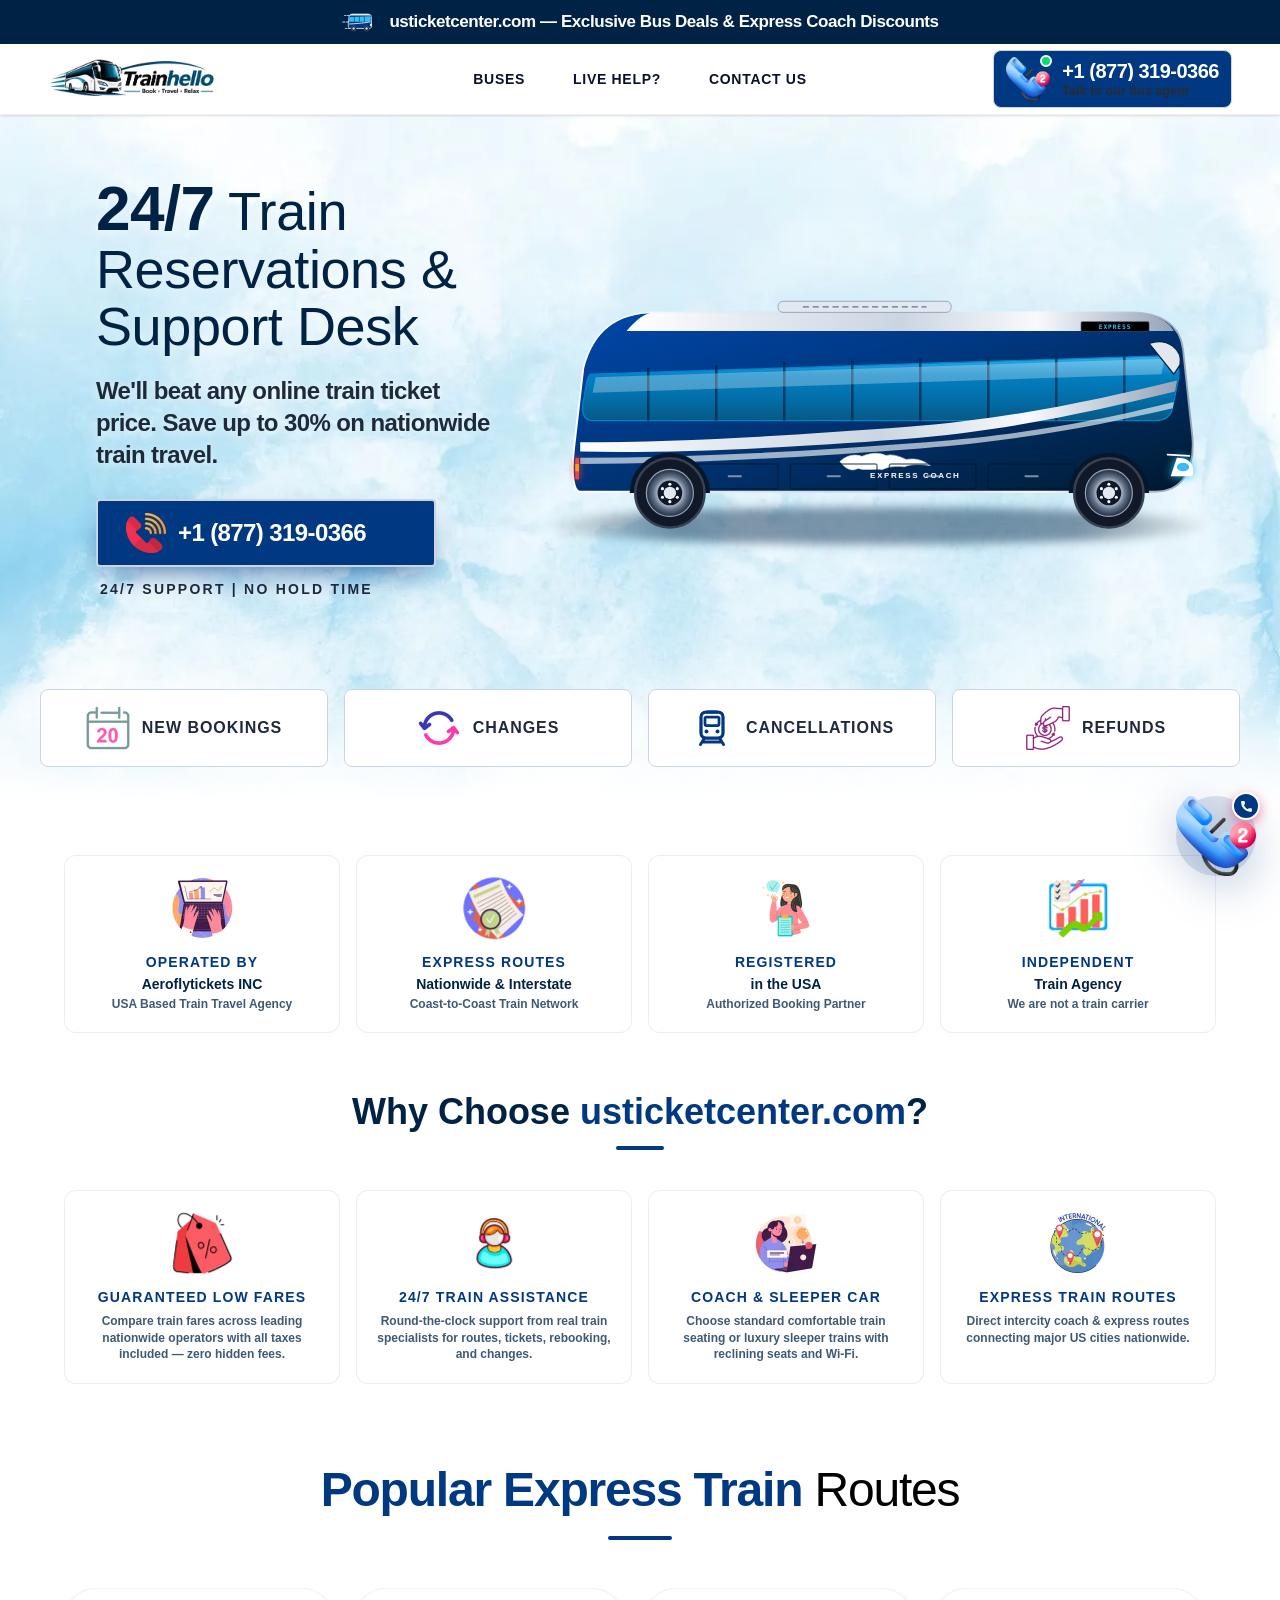
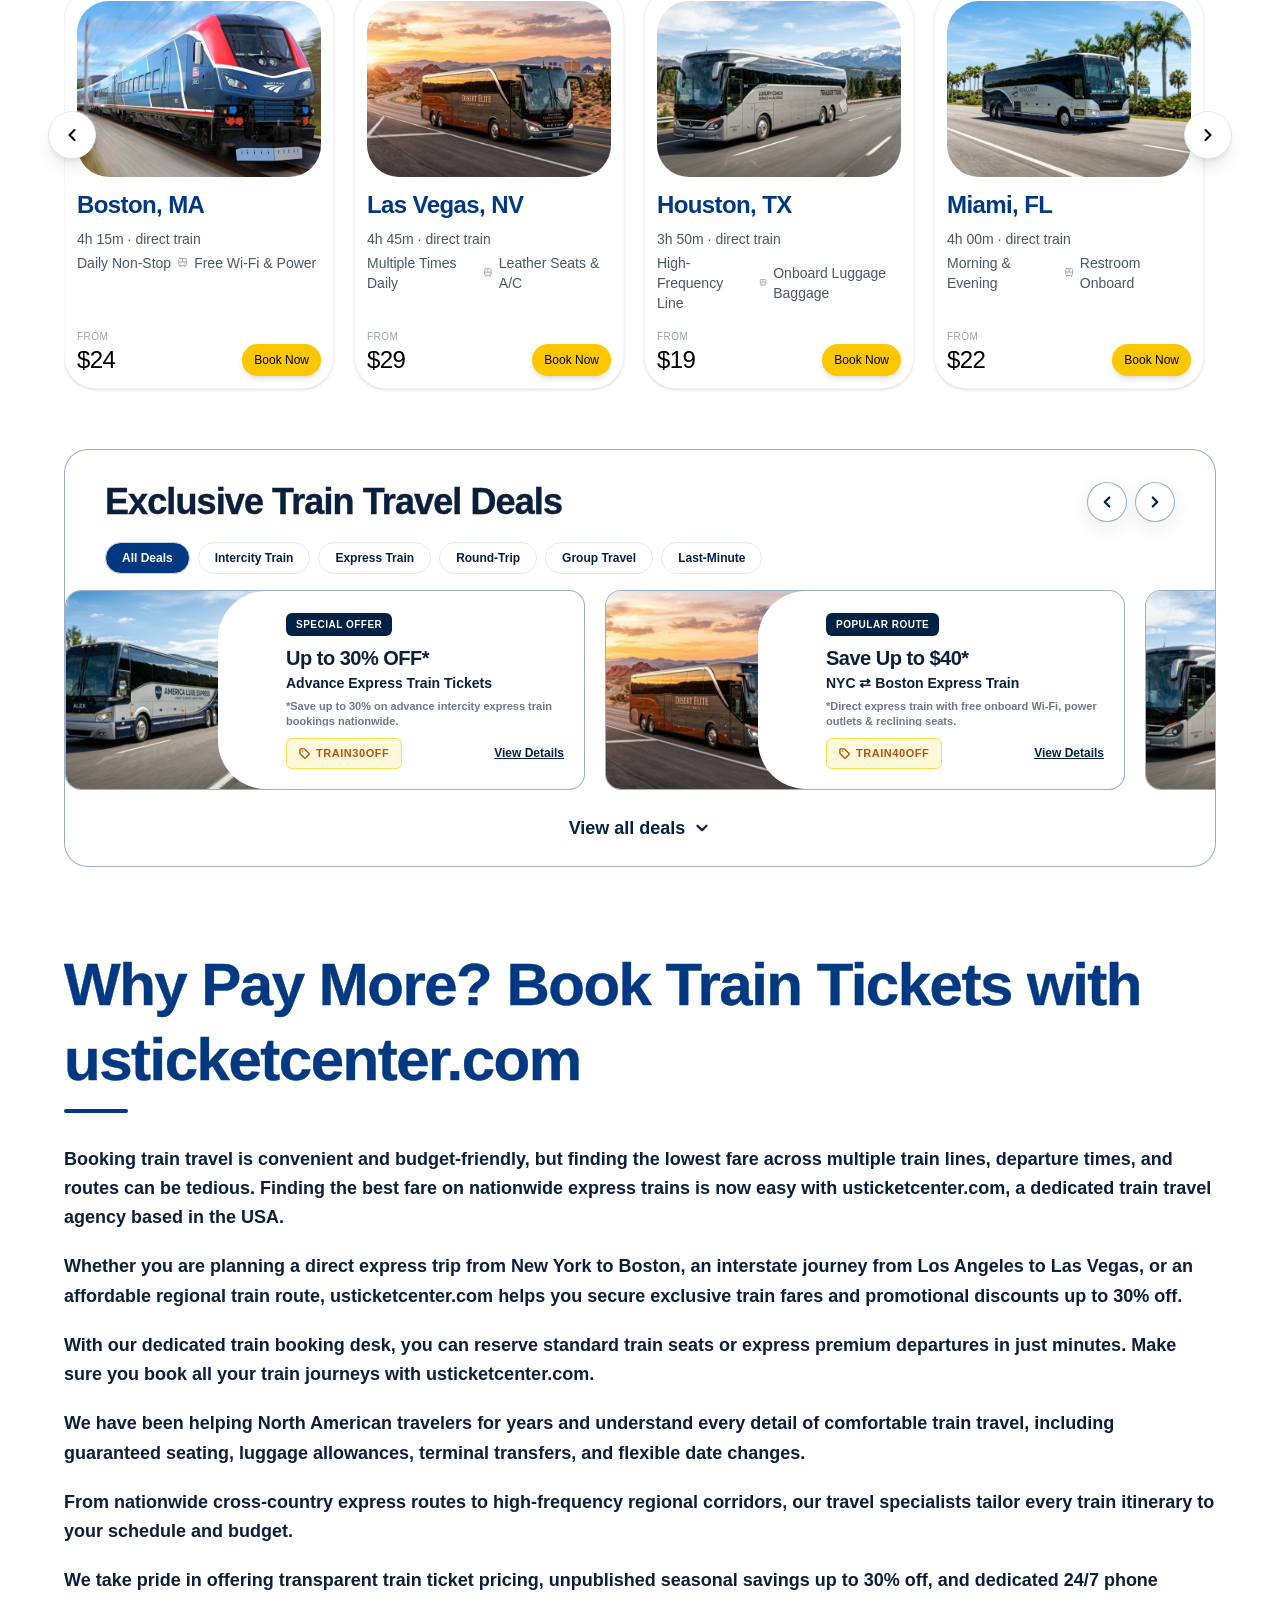
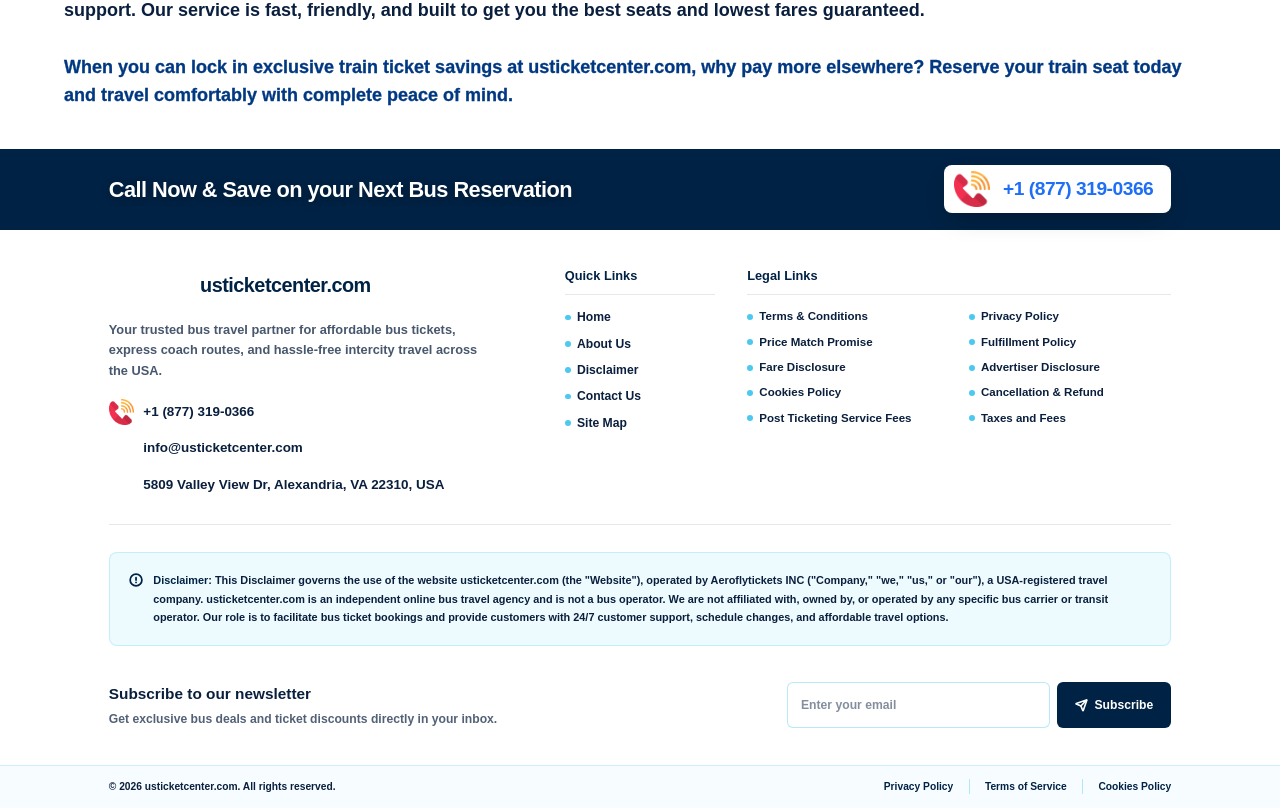
==== commit 0c9049bc: "Add fallback css, _config.yml and 404.html for GitHub Pages" ====
--- a/index.html
+++ b/index.html
@@ -35,7 +35,7 @@
     })(window, document, "clarity", "script", "z7vqyet2nu");
 </script>
 
-<meta charset="utf-8"/><meta content="width=device-width, initial-scale=1, maximum-scale=5" name="viewport"/><link as="image" href="images/step_3.svg" rel="preload"/><link as="image" href="logo/logomain.png" rel="preload"/><link as="image" href="images/cta-icon.png" rel="preload"/><link as="image" href="images/skybg.webp" rel="preload"/><link as="image" fetchpriority="high" href="images/trainimage.svg" rel="preload"/><link as="image" href="images/step-1.png" rel="preload"/><link as="image" href="images/call-agent-image.webp" rel="preload"/><link data-precedence="next" href="_next/static/css/73431492d3604c9d.css" rel="stylesheet"/><link as="script" fetchpriority="low" href="_next/static/chunks/webpack-428e727893266c2e.js" rel="preload"/><script async="" src="_next/static/chunks/4bd1b696-92152b0f5947070d.js"></script><script async="" src="_next/static/chunks/413-36d800187964e25f.js"></script><script async="" src="_next/static/chunks/main-app-f572dff38475be79.js"></script><script async="" src="_next/static/chunks/817-3e5f65c63730789d.js"></script><script async="" src="_next/static/chunks/app/layout-ba8f21bed7947a12.js"></script><script async="" src="_next/static/chunks/788-e6e149572cb39c16.js"></script><script async="" src="_next/static/chunks/211-e8720fa85cc44847.js"></script><script async="" src="_next/static/chunks/38-5811d10769646073.js"></script><script async="" src="_next/static/chunks/app/page-f0b69bad11de74f9.js"></script><link as="script" href="https://www.googletagmanager.com/gtag/js?id=G-T9YNCZHE2X" rel="preload"/><meta content="#003882" name="theme-color"/><title>Trainhello | Cheap Train Tickets, Express Train Deals &amp; Reservations</title><meta content="Book cheap train tickets, express train travel, and intercity trains nationwide with Trainhello. 24/7 phone support at +1(888) 892-3463, instant reservations &amp; low fares." name="description"/><meta content="Trainhello" name="author"/><link href="manifest.webmanifest" rel="manifest"/><meta content="trainhello,trainhello.online,cheap train tickets,train booking,express train tickets,rail ticket booking,express train travel,intercity train reservation,train customer service,train ticket deals" name="keywords"/><meta content="index, follow" name="robots"/><meta content="index, follow, max-video-preview:-1, max-image-preview:large, max-snippet:-1" name="googlebot"/><link href="https://www.trainhello.online/" rel="canonical"/><meta content="Trainhello | Cheap Train Tickets, Express Train Deals &amp; Reservations" property="og:title"/><meta content="Book cheap train tickets, express train travel, and intercity trains nationwide with Trainhello. 24/7 phone support at +1(888) 892-3463, instant reservations &amp; low fares." property="og:description"/><meta content="https://www.trainhello.online/" property="og:url"/><meta content="Trainhello" property="og:site_name"/><meta content="en_US" property="og:locale"/><meta content="https://www.trainhello.online/logo/logomain.png" property="og:image"/><meta content="1200" property="og:image:width"/><meta content="630" property="og:image:height"/><meta content="Trainhello - Cheap Train Tickets &amp; Express Train Deals" property="og:image:alt"/><meta content="website" property="og:type"/><meta content="summary_large_image" name="twitter:card"/><meta content="Trainhello | Cheap Train Tickets, Express Train Deals &amp; Reservations" name="twitter:title"/><meta content="Book cheap train tickets, express train travel, and express trains nationwide with Trainhello. Call 24/7 at +1(888) 892-3463." name="twitter:description"/><meta content="https://www.trainhello.online/logo/logomain.png" name="twitter:image"/><link href="favicon.ico" rel="icon"/><link href="apple-touch-icon.png" rel="apple-touch-icon"/><script nomodule="" src="_next/static/chunks/polyfills-42372ed130431b0a.js"></script></head><body class="min-h-full bg-white text-black flex flex-col pb-24 min-[550px]:pb-0"><div hidden=""><!--$--><!--/$--></div><noscript><iframe height="0" src="https://www.googletagmanager.com/ns.html?id=GTM-T3JX3CFS" style="display:none;visibility:hidden" width="0"></iframe></noscript><div class="hidden min-[550px]:block"><style>
+<meta charset="utf-8"/><meta content="width=device-width, initial-scale=1, maximum-scale=5" name="viewport"/><link as="image" href="images/step_3.svg" rel="preload"/><link as="image" href="logo/logomain.png" rel="preload"/><link as="image" href="images/cta-icon.png" rel="preload"/><link as="image" href="images/skybg.webp" rel="preload"/><link as="image" fetchpriority="high" href="images/trainimage.svg" rel="preload"/><link as="image" href="images/step-1.png" rel="preload"/><link as="image" href="images/call-agent-image.webp" rel="preload"/><link data-precedence="next" href="css/main-tailwind.css" rel="stylesheet"/><link as="script" fetchpriority="low" href="_next/static/chunks/webpack-428e727893266c2e.js" rel="preload"/><script async="" src="_next/static/chunks/4bd1b696-92152b0f5947070d.js"></script><script async="" src="_next/static/chunks/413-36d800187964e25f.js"></script><script async="" src="_next/static/chunks/main-app-f572dff38475be79.js"></script><script async="" src="_next/static/chunks/817-3e5f65c63730789d.js"></script><script async="" src="_next/static/chunks/app/layout-ba8f21bed7947a12.js"></script><script async="" src="_next/static/chunks/788-e6e149572cb39c16.js"></script><script async="" src="_next/static/chunks/211-e8720fa85cc44847.js"></script><script async="" src="_next/static/chunks/38-5811d10769646073.js"></script><script async="" src="_next/static/chunks/app/page-f0b69bad11de74f9.js"></script><link as="script" href="https://www.googletagmanager.com/gtag/js?id=G-T9YNCZHE2X" rel="preload"/><meta content="#003882" name="theme-color"/><title>Trainhello | Cheap Train Tickets, Express Train Deals &amp; Reservations</title><meta content="Book cheap train tickets, express train travel, and intercity trains nationwide with Trainhello. 24/7 phone support at +1(888) 892-3463, instant reservations &amp; low fares." name="description"/><meta content="Trainhello" name="author"/><link href="manifest.webmanifest" rel="manifest"/><meta content="trainhello,trainhello.online,cheap train tickets,train booking,express train tickets,rail ticket booking,express train travel,intercity train reservation,train customer service,train ticket deals" name="keywords"/><meta content="index, follow" name="robots"/><meta content="index, follow, max-video-preview:-1, max-image-preview:large, max-snippet:-1" name="googlebot"/><link href="https://www.trainhello.online/" rel="canonical"/><meta content="Trainhello | Cheap Train Tickets, Express Train Deals &amp; Reservations" property="og:title"/><meta content="Book cheap train tickets, express train travel, and intercity trains nationwide with Trainhello. 24/7 phone support at +1(888) 892-3463, instant reservations &amp; low fares." property="og:description"/><meta content="https://www.trainhello.online/" property="og:url"/><meta content="Trainhello" property="og:site_name"/><meta content="en_US" property="og:locale"/><meta content="https://www.trainhello.online/logo/logomain.png" property="og:image"/><meta content="1200" property="og:image:width"/><meta content="630" property="og:image:height"/><meta content="Trainhello - Cheap Train Tickets &amp; Express Train Deals" property="og:image:alt"/><meta content="website" property="og:type"/><meta content="summary_large_image" name="twitter:card"/><meta content="Trainhello | Cheap Train Tickets, Express Train Deals &amp; Reservations" name="twitter:title"/><meta content="Book cheap train tickets, express train travel, and express trains nationwide with Trainhello. Call 24/7 at +1(888) 892-3463." name="twitter:description"/><meta content="https://www.trainhello.online/logo/logomain.png" name="twitter:image"/><link href="favicon.ico" rel="icon"/><link href="apple-touch-icon.png" rel="apple-touch-icon"/><script nomodule="" src="_next/static/chunks/polyfills-42372ed130431b0a.js"></script></head><body class="min-h-full bg-white text-black flex flex-col pb-24 min-[550px]:pb-0"><div hidden=""><!--$--><!--/$--></div><noscript><iframe height="0" src="https://www.googletagmanager.com/ns.html?id=GTM-T3JX3CFS" style="display:none;visibility:hidden" width="0"></iframe></noscript><div class="hidden min-[550px]:block"><style>
         @keyframes ctaImagePulse {
           0%, 100% { transform: scale(1)    rotate(0deg);   }
           25%      { transform: scale(1.05) rotate(-8deg);  }
@@ -398,7 +398,7 @@
 </div>
 </div>
 </footer>
-<!--$--><!--/$--><script async="" id="_R_" src="_next/static/chunks/webpack-428e727893266c2e.js"></script><script>(self.__next_f=self.__next_f||[]).push([0])</script><script>self.__next_f.push([1,"1:\"$Sreact.fragment\"\n2:I[2593,[\"817\",\"static/chunks/817-3e5f65c63730789d.js\",\"177\",\"static/chunks/app/layout-ba8f21bed7947a12.js\"],\"\"]\n4:I[7121,[],\"\"]\n5:I[4581,[],\"\"]\na:I[7123,[],\"default\",1]\n:HL[\"/_next/static/css/73431492d3604c9d.css\",\"style\"]\n3:[\"$\",\"iframe\",null,{\"src\":\"https://www.googletagmanager.com/ns.html?id=GTM-T3JX3CFS\",\"height\":\"0\",\"width\":\"0\",\"style\":{\"display\":\"none\",\"visibility\":\"hidden\"}}]\n0:{\"P\":null,\"c\":[\"\",\"\"],\"q\":\"\",\"i\":false,\"f\":[[[\"\",{\"children\":[\"__PAGE__\",{},\"$undefined\",\"$undefined\",4608]},\"$undefined\",\"$undefined\",4624],[[\"$\",\"$1\",\"c\",{\"children\":[[[\"$\",\"link\",\"0\",{\"rel\":\"stylesheet\",\"href\":\"/_next/static/css/73431492d3604c9d.css\",\"precedence\":\"next\",\"crossOrigin\":\"$undefined\",\"nonce\":\"$undefined\"}]],[\"$\",\"html\",null,{\"lang\":\"en\",\"className\":\"h-full antialiased\",\"children\":[[\"$\",\"head\",null,{\"children\":[[\"$\",\"$L2\",null,{\"src\":\"https://www.googletagmanager.com/gtag/js?id=G-T9YNCZHE2X\",\"strategy\":\"afterInteractive\"}],[\"$\",\"$L2\",null,{\"id\":\"gtag-init-all\",\"strategy\":\"afterInteractive\",\"children\":\"\\n            window.dataLayer = window.dataLayer || [];\\n            function gtag(){dataLayer.push(arguments);}\\n            gtag('js', new Date());\\n\\n            // GA4 — Primary\\n            gtag('config', 'G-T9YNCZHE2X');\\n            // GA4 — Secondary\\n            gtag('config', 'G-M1PXJSD4FR');\\n\\n            // Google Ads — AW-18418815434\\n            gtag('config', 'AW-18418815434');\\n\\n            // Google Ads — AW-16741906840\\n            gtag('config', 'AW-16741906840');\\n\\n            // Google Ads — AW-18482979957\\n            gtag('config', 'AW-18482979957');\\n\\n            // Phone conversion — AW-16690297595\\n            gtag('config', 'AW-16690297595/BE3jCN7FtoodEPv1xpY-', {\\n              'phone_conversion_number': '+1(888) 892-3463'\\n            });\\n\\n            // Phone conversion — AW-18482979957\\n            gtag('config', 'AW-18482979957/k25SCK7A248dEPXIr-1E', {\\n              'phone_conversion_number': '+1(888) 892-3463'\\n            });\\n          \"}],[\"$\",\"$L2\",null,{\"id\":\"gtm-init\",\"strategy\":\"lazyOnload\",\"children\":\"\\n            (function(w,d,s,l,i){\\n              w[l]=w[l]||[];\\n              w[l].push({\\n                'gtm.start': new Date().getTime(),\\n                event:'gtm.js'\\n              });\\n              var f=d.getElementsByTagName(s)[0],\\n                  j=d.createElement(s),\\n                  dl=l!='dataLayer'?'\u0026l='+l:'';\\n              j.async=true;\\n              j.src='../www.googletagmanager.com/gtm5445.html?id='+i+dl;\\n              f.parentNode.insertBefore(j,f);\\n            })(window,document,'script','dataLayer','GTM-T3JX3CFS');\\n          \"}],[\"$\",\"$L2\",null,{\"id\":\"ms-clarity\",\"strategy\":\"lazyOnload\",\"children\":\"\\n            (function(c,l,a,r,i,t,y){\\n              c[a]=c[a]||function(){\\n                (c[a].q=c[a].q||[]).push(arguments);\\n              };\\n              t=l.createElement(r);\\n              t.async=1;\\n              t.src=\\\"https://www.clarity.ms/tag/\\\"+i;\\n              y=l.getElementsByTagName(r)[0];\\n              y.parentNode.insertBefore(t,y);\\n            })(window, document, \\\"clarity\\\", \\\"script\\\", \\\"ypuvodnsba\\\");\\n          \"}]]}],[\"$\",\"body\",null,{\"className\":\"min-h-full bg-white text-black flex flex-col pb-24 min-[550px]:pb-0\",\"children\":[[\"$\",\"noscript\",null,{\"children\":\"$3\"}],[\"$\",\"$L4\",null,{\"parallelRouterKey\":\"children\",\"error\":\"$undefined\",\"errorStyles\":\"$undefined\",\"errorScripts\":\"$undefined\",\"template\":[\"$\",\"$L5\",null,{}],\"templateStyles\":\"$undefined\",\"templateScripts\":\"$undefined\",\"notFound\":[[[\"$\",\"title\",null,{\"children\":\"404: This page could not be found.\"}],[\"$\",\"div\",null,{\"style\":{\"fontFamily\":\"system-ui,\\\"Segoe UI\\\",Roboto,Helvetica,Arial,sans-serif,\\\"Apple Color Emoji\\\",\\\"Segoe UI Emoji\\\"\",\"height\":\"100vh\",\"textAlign\":\"center\",\"display\":\"flex\",\"flexDirection\":\"column\",\"alignItems\":\"center\",\"justifyContent\":\"center\"},\"children\":[\"$\",\"div\",null,{\"children\":[[\"$\",\"style\",null,{\"dangerouslySetInnerHTML\":{\"__html\":\"body{color:#000;background:#fff;margin:0}.next-error-h1{border-right:1px solid rgba(0,0,0,.3)}@media (prefers-color-scheme:dark){body{color:#fff;background:#000}.next-error-h1{border-right:1px solid rgba(255,255,255,.3)}}\"}}],[\"$\",\"h1\",null,{\"className\":\"next-error-h1\",\"style\":{\"display\":\"inline-block\",\"margin\":\"0 20px 0 0\",\"padding\":\"0 23px 0 0\",\"fontSize\":24,\"fontWeight\":500,\"verticalAlign\":\"top\",\"lineHeight\":\"49px\"},\"children\":404}],\"$L6\"]}]}]],[]],\"forbidden\":\"$undefined\",\"unauthorized\":\"$undefined\"}],\"$L7\"]}]]}]]}],{\"children\":[\"$L8\",{},null,false,null]},null,false,null],\"$L9\",false]],\"m\":\"$undefined\",\"G\":[\"$a\",[]],\"S\":true,\"h\":null,\"r\":\"$undefined\",\"s\":\"$undefined\",\"a\":\"$undefined\",\"l\":\"$undefined\",\"p\":\"$undefined\",\"d\":\"$undefined\",\"b\":\"p0I4G52Lx-rLJEHZS2y4v\"}\nb:I[6002,[\"817\",\"static/chunks/817-3e5f65c63730789d.js\",\"177\",\"static/chunks/app/layout-ba8f21bed7947a12.js\"],\"default\"]\nc:I[6102,[\"817\",\"static/chunks/817-3e5f65c63730789d.js\",\"788\",\"static/chunks/788-e6e149572cb39c16.js\",\"211\",\"static/chunks/211-e8720fa85cc44847.js\",\"38\",\"static/chunks/38-5811d10769646073.js\",\"974\",\"static/chunks/app/page-f0b69bad11de74f9.js\"],\"default\"]\nd:I[5254,[\"817\",\"static/chunks/817-3e5f65c63730789d.js\",\"788\",\"static/chunks/788-e6e149572cb39c16.js\",\"211\",\"static/chunks/211-e8720fa85cc44847.js\",\"38\",\"static/chunks/38-5811d10769646073.js\",\"974\",\"static/chunks/app/page-f0b69bad11de74f9.js\"],\"default\"]\ne:I[1957,[\"817\",\"static/chunks/817-3e5f65c63730789d.js\",\"788\",\"static/chunks/788-e6e149572cb39c16.js\",\"211\",\"static/chunks/211-e8720fa85cc44847.js\",\"38\",\"static/chunks/38-5811d10769646073.js\",\"974\",\"static/chunks/app/page-f0b69bad11de74f9.js\"],\"PreloadChunks\"]\n15:I[484,[],\"OutletBoundary\"]\n16:\"$Sreact.suspense\"\n18:I[484,[],\"ViewportBoundary\"]\n1a:I[484,[],\"MetadataBoundary\"]\n6:[\"$\",\"div\",null,{\"style\":{\"display\":\"inline-block\"},\"children\":[\"$\",\"h2\",null,{\"style\":{\"fontSize\":14,\"fontWeight\":400,\"lineHeight\":\"49px\",\"margin\":0},\"children\":\"This page could not be found.\"}]}]\n7:[\"$\",\"$Lb\",null,{}]\n8:[\"$\",\"$1\",\"c\",{\"children\":[[[\"$\",\"$Lc\",null,{}],[\"$\",\"main\",null,{\"children\":[[\"$\",\"script\",null,{\"type\":\"application/ld+json\",\"dangerouslySetInnerHTML\":{\"__html\":\"{\\\"@context\\\":\\\"../schema.org/index.html\\\",\\\"@type\\\":\\\"TravelAgency\\\",\\\"name\\\":\\\"trainhello.online\\\",\\\"url\\\":\\\"index.html\\\",\\\"logo\\\":\\\"logo/logomain.png\\\",\\\"description\\\":\\\"Book cheap train tickets, express train travel, and intercity trains nationwide with trainhello.online. 24/7 phone support, instant reservations & low fares.\\\",\\\"email\\\":\\\"info@trainhello.online\\\",\\\"telephone\\\":\\\"+1(888) 892-3463\\\",\\\"address\\\":{\\\"@type\\\":\\\"PostalAddress\\\",\\\"streetAddress\\\":\\\"5809 Valley View Dr\\\",\\\"addressLocality\\\":\\\"Alexandria\\\",\\\"addressRegion\\\":\\\"VA\\\",\\\"postalCode\\\":\\\"22310\\\",\\\"addressCountry\\\":\\\"US\\\"},\\\"contactPoint\\\":{\\\"@type\\\":\\\"ContactPoint\\\",\\\"telephone\\\":\\\"+1(888) 892-3463\\\",\\\"contactType\\\":\\\"customer service\\\",\\\"availableLanguage\\\":[\\\"English\\\"],\\\"hoursAvailable\\\":{\\\"@type\\\":\\\"OpeningHoursSpecification\\\",\\\"opens\\\":\\\"00:00\\\",\\\"closes\\\":\\\"23:59\\\",\\\"dayOfWeek\\\":[\\\"Monday\\\",\\\"Tuesday\\\",\\\"Wednesday\\\",\\\"Thursday\\\",\\\"Friday\\\",\\\"Saturday\\\",\\\"Sunday\\\"]}}}\"}}],[\"$\",\"$Ld\",null,{}],[[\"$\",\"$Le\",null,{\"moduleIds\":[\"app/page.tsx -\u003e @/components/WhyChooseUs\"]}],\"$Lf\"],[[\"$\",\"$Le\",null,{\"moduleIds\":[\"app/page.tsx -\u003e @/components/TravelDeals\"]}],\"$L10\"],[[\"$\",\"$Le\",null,{\"moduleIds\":[\"app/page.tsx -\u003e @/components/ExclusiveDeals\"]}],\"$L11\"],[[\"$\",\"$Le\",null,{\"moduleIds\":[\"app/page.tsx -\u003e @/components/Whypaymoresection\"]}],\"$L12\"],[\"$\",\"div\",null,{\"className\":\"block min-[550px]:hidden\",\"children\":[[\"$\",\"$Le\",null,{\"moduleIds\":[\"app/page.tsx -\u003e @/components/FAQMobile\"]}],\"$L13\"]}]]}],[[\"$\",\"$Le\",null,{\"moduleIds\":[\"app/page.tsx -\u003e @/components/Footer\"]}],\"$L14\"]],null,[\"$\",\"$L15\",null,{\"children\":[\"$\",\"$16\",null,{\"name\":\"Next.MetadataOutlet\",\"children\":\"$@17\"}]}]]}]\n9:[\"$\",\"$1\",\"h\",{\"children\":[null,[\"$\",\"$L18\",null,{\"children\":\"$L19\"}],[\"$\",\"div\",null,{\"hidden\":true,\"children\":[\"$\",\"$L1a\",null,{\"children\":[\"$\",\"$16\",null,{\"name\":\"Next.Metadata\",\"children\":\"$L1b\"}]}]}],null]}]\n1c:I[2328,[\"817\",\"static/chunks/817-3e5f65c63730789d.js\",\"788\",\"static/chunks/788-e6e149572cb39c16.js\",\"211\",\"static/chunks/211-e8720fa85cc44847.js\",\"38\",\"static/chunks/38-5811d10769646073.js\",\"974\",\"static/chunks/app/page-f0b69bad11de74f9.js\"],\"default\"]\n1d:I[8324,[\"817\",\"static/chunks/817-3e5f65c63730789d.js\",\"788\",\"static/chunks/788-e6e149572cb39c16.js\",\"211\",\"static/chunks/211-e8720fa85cc44847.js\",\"38\",\"static/chunks/38-5811d10769646073.js\",\"974\",\"static/chunks/app/page-f0b69bad11de74f9.js\"],\"default\"]\n1e:I[111,[\"817\",\"static/chunks/817-3e5f65c63730789d.js\",\"788\",\"static/chunks/788-e6e149572cb39c16.js\",\"211\",\"static/chunks/211-e8720fa85cc44847.js\",\"38\",\"static/chunks/38-5811d10769646073.js\",\"974\",\"static/chunks/app/page-f0b69bad11de74f9.js\"],\"default\"]\n1f:I[7149,[\"817\",\"static/chunks/817-3e5f65c63730789d.js\",\"788\",\"static/chunks/788-e6e149572cb39c16.js\",\"211\",\"static/chunks/211-e8720fa85cc44847.js\",\"38\",\"static/chunks/38-5811d10769646073.js\",\"974\",\"static/chunks/app/page-f0b69bad11de74f9.js\"],\"default\"]\n20:I[3087,[\"817\",\"static/chunks/817-3e5f65c63730789d.js\",\"788\",\"static/chunks/788-e6e149572cb39c16.js\",\"211\",\"static/chunks/211-e8720fa85cc44847.js\",\"38\",\"static/chunks/38-5811d10769646073.js\",\"974\",\"static/chunks/app/page-f0b69bad11de74f9.js\"],\"default\"]\n21:I[9785,[\"817\",\"static/chunks/817-3e5f65c63730789d.js\",\"788\",\"static/chunks/788-e6e149572cb39c16.js\",\"211\",\"static/chunks/211-e8720fa85cc44847.js\",\"38\",\"static/chunks/38-5811d10769646073.js\",\"974\",\"static/chunks/app/page-f0b69bad11de74f9.js\"],\"default\"]\nf:[\"$\",\"$L1c\",null,{}]\n10:[\"$\",\"$L1d\",null,{}]\n11:[\"$\",\"$L1e\",null,{}]\n12:[\"$\",\"$L1f\",null,{}]\n13:[\"$\",\"$L20\",null,{}]\n14:[\"$\",\"$L21\",null,{}]\n19:[[\"$\",\"meta\",\"0\",{\"charSet\":\"utf-8\"}],[\"$\",\"meta\",\"1\",{\"name\":\"viewport\",\"content\":\"width=device-width, initial-scale=1, maximum-scale=5\"}],[\"$\",\"meta\",\"2\",{\"name\":\"theme-color\",\"content\":\"#ffffff\"}]]\n22:I[6869,[],\"IconMark\"]\n17:null\n1b:[[\"$\",\"title\",\"0\",{\"children\":\"trainhello.online | Cheap Train Tickets, Express Train Deals \u0026 Coach Reservations\"}],[\"$\",\"meta\",\"1\",{\"name\":\"description\",\"content\":\"Book cheap train tickets, express train travel, and intercity trains nationwide with trainhello.online. 24/7 phone support, instant reservations & low fares.\"}],[\"$\",\"meta\",\"2\",{\"name\":\"author\",\"content\":\"trainhello.online\"}],[\"$\",\"link\",\"3\",{\"rel\":\"manifest\",\"href\":\"/manifest.webmanifest\",\"crossOrigin\":\"$undefined\"}],[\"$\",\"meta\",\"4\",{\"name\":\"keywords\",\"content\":\"trainhello.online,trainhello.online,cheap train tickets,train booking,express train tickets,rail ticket booking,express train travel,intercity train reservation,train customer service,train ticket deals,train cancellation and changes\"}],[\"$\",\"meta\",\"5\",{\"name\":\"robots\",\"content\":\"index, follow\"}],[\"$\",\"meta\",\"6\",{\"name\":\"googlebot\",\"content\":\"index, follow, max-video-preview:-1, max-image-preview:large, max-snippet:-1\"}],[\"$\",\"link\",\"7\",{\"rel\":\"canonical\",\"href\":\"https://www.trainhello.online/\"}],[\"$\",\"meta\",\"8\",{\"property\":\"og:title\",\"content\":\"trainhello.online | Cheap Train Tickets, Express Train Deals \u0026 Coach Reservations\"}],[\"$\",\"meta\",\"9\",{\"property\":\"og:description\",\"content\":\"Book cheap train tickets, express train travel, and intercity trains nationwide with trainhello.online. 24/7 phone support, instant reservations & low fares.\"}],[\"$\",\"meta\",\"10\",{\"property\":\"og:url\",\"content\":\"https://www.trainhello.online/\"}],[\"$\",\"meta\",\"11\",{\"property\":\"og:site_name\",\"content\":\"trainhello.online\"}],[\"$\",\"meta\",\"12\",{\"property\":\"og:locale\",\"content\":\"en_US\"}],[\"$\",\"meta\",\"13\",{\"property\":\"og:image\",\"content\":\"https://www.trainhello.online/images/logo.png\"}],[\"$\",\"meta\",\"14\",{\"property\":\"og:image:width\",\"content\":\"1200\"}],[\"$\",\"meta\",\"15\",{\"property\":\"og:image:height\",\"content\":\"630\"}],[\"$\",\"meta\",\"16\",{\"property\":\"og:image:alt\",\"content\":\"trainhello.online - Cheap Train Tickets \u0026 Express Train Deals\"}],[\"$\",\"meta\",\"17\",{\"property\":\"og:type\",\"content\":\"website\"}],[\"$\",\"meta\",\"18\",{\"name\":\"twitter:card\",\"content\":\"summary_large_image\"}],[\"$\",\"meta\",\"19\",{\"name\":\"twitter:title\",\"content\":\"trainhello.online | Cheap Train Tickets, Express Train Deals \u0026 Coach Reservations\"}],[\"$\",\"meta\",\"20\",{\"name\":\"twitter:description\",\"content\":\"Book cheap train tickets, express train travel, and express trains nationwide with trainhello.online.\"}],[\"$\",\"meta\",\"21\",{\"name\":\"twitter:image\",\"content\":\"https://www.trainhello.online/images/logo.png\"}],[\"$\",\"link\",\"22\",{\"rel\":\"icon\",\"href\":\"/favicon.ico\"}],[\"$\",\"link\",\"23\",{\"rel\":\"apple-touch-icon\",\"href\":\"/apple-touch-icon.png\"}],[\"$\",\"$L22\",\"24\",{}]]\n"])</script>
+<!--$--><!--/$--><script async="" id="_R_" src="_next/static/chunks/webpack-428e727893266c2e.js"></script><script>(self.__next_f=self.__next_f||[]).push([0])</script><script>self.__next_f.push([1,"1:\"$Sreact.fragment\"\n2:I[2593,[\"817\",\"static/chunks/817-3e5f65c63730789d.js\",\"177\",\"static/chunks/app/layout-ba8f21bed7947a12.js\"],\"\"]\n4:I[7121,[],\"\"]\n5:I[4581,[],\"\"]\na:I[7123,[],\"default\",1]\n:HL[\"/css/main-tailwind.css\",\"style\"]\n3:[\"$\",\"iframe\",null,{\"src\":\"https://www.googletagmanager.com/ns.html?id=GTM-T3JX3CFS\",\"height\":\"0\",\"width\":\"0\",\"style\":{\"display\":\"none\",\"visibility\":\"hidden\"}}]\n0:{\"P\":null,\"c\":[\"\",\"\"],\"q\":\"\",\"i\":false,\"f\":[[[\"\",{\"children\":[\"__PAGE__\",{},\"$undefined\",\"$undefined\",4608]},\"$undefined\",\"$undefined\",4624],[[\"$\",\"$1\",\"c\",{\"children\":[[[\"$\",\"link\",\"0\",{\"rel\":\"stylesheet\",\"href\":\"/css/main-tailwind.css\",\"precedence\":\"next\",\"crossOrigin\":\"$undefined\",\"nonce\":\"$undefined\"}]],[\"$\",\"html\",null,{\"lang\":\"en\",\"className\":\"h-full antialiased\",\"children\":[[\"$\",\"head\",null,{\"children\":[[\"$\",\"$L2\",null,{\"src\":\"https://www.googletagmanager.com/gtag/js?id=G-T9YNCZHE2X\",\"strategy\":\"afterInteractive\"}],[\"$\",\"$L2\",null,{\"id\":\"gtag-init-all\",\"strategy\":\"afterInteractive\",\"children\":\"\\n            window.dataLayer = window.dataLayer || [];\\n            function gtag(){dataLayer.push(arguments);}\\n            gtag('js', new Date());\\n\\n            // GA4 — Primary\\n            gtag('config', 'G-T9YNCZHE2X');\\n            // GA4 — Secondary\\n            gtag('config', 'G-M1PXJSD4FR');\\n\\n            // Google Ads — AW-18418815434\\n            gtag('config', 'AW-18418815434');\\n\\n            // Google Ads — AW-16741906840\\n            gtag('config', 'AW-16741906840');\\n\\n            // Google Ads — AW-18482979957\\n            gtag('config', 'AW-18482979957');\\n\\n            // Phone conversion — AW-16690297595\\n            gtag('config', 'AW-16690297595/BE3jCN7FtoodEPv1xpY-', {\\n              'phone_conversion_number': '+1(888) 892-3463'\\n            });\\n\\n            // Phone conversion — AW-18482979957\\n            gtag('config', 'AW-18482979957/k25SCK7A248dEPXIr-1E', {\\n              'phone_conversion_number': '+1(888) 892-3463'\\n            });\\n          \"}],[\"$\",\"$L2\",null,{\"id\":\"gtm-init\",\"strategy\":\"lazyOnload\",\"children\":\"\\n            (function(w,d,s,l,i){\\n              w[l]=w[l]||[];\\n              w[l].push({\\n                'gtm.start': new Date().getTime(),\\n                event:'gtm.js'\\n              });\\n              var f=d.getElementsByTagName(s)[0],\\n                  j=d.createElement(s),\\n                  dl=l!='dataLayer'?'\u0026l='+l:'';\\n              j.async=true;\\n              j.src='../www.googletagmanager.com/gtm5445.html?id='+i+dl;\\n              f.parentNode.insertBefore(j,f);\\n            })(window,document,'script','dataLayer','GTM-T3JX3CFS');\\n          \"}],[\"$\",\"$L2\",null,{\"id\":\"ms-clarity\",\"strategy\":\"lazyOnload\",\"children\":\"\\n            (function(c,l,a,r,i,t,y){\\n              c[a]=c[a]||function(){\\n                (c[a].q=c[a].q||[]).push(arguments);\\n              };\\n              t=l.createElement(r);\\n              t.async=1;\\n              t.src=\\\"https://www.clarity.ms/tag/\\\"+i;\\n              y=l.getElementsByTagName(r)[0];\\n              y.parentNode.insertBefore(t,y);\\n            })(window, document, \\\"clarity\\\", \\\"script\\\", \\\"ypuvodnsba\\\");\\n          \"}]]}],[\"$\",\"body\",null,{\"className\":\"min-h-full bg-white text-black flex flex-col pb-24 min-[550px]:pb-0\",\"children\":[[\"$\",\"noscript\",null,{\"children\":\"$3\"}],[\"$\",\"$L4\",null,{\"parallelRouterKey\":\"children\",\"error\":\"$undefined\",\"errorStyles\":\"$undefined\",\"errorScripts\":\"$undefined\",\"template\":[\"$\",\"$L5\",null,{}],\"templateStyles\":\"$undefined\",\"templateScripts\":\"$undefined\",\"notFound\":[[[\"$\",\"title\",null,{\"children\":\"404: This page could not be found.\"}],[\"$\",\"div\",null,{\"style\":{\"fontFamily\":\"system-ui,\\\"Segoe UI\\\",Roboto,Helvetica,Arial,sans-serif,\\\"Apple Color Emoji\\\",\\\"Segoe UI Emoji\\\"\",\"height\":\"100vh\",\"textAlign\":\"center\",\"display\":\"flex\",\"flexDirection\":\"column\",\"alignItems\":\"center\",\"justifyContent\":\"center\"},\"children\":[\"$\",\"div\",null,{\"children\":[[\"$\",\"style\",null,{\"dangerouslySetInnerHTML\":{\"__html\":\"body{color:#000;background:#fff;margin:0}.next-error-h1{border-right:1px solid rgba(0,0,0,.3)}@media (prefers-color-scheme:dark){body{color:#fff;background:#000}.next-error-h1{border-right:1px solid rgba(255,255,255,.3)}}\"}}],[\"$\",\"h1\",null,{\"className\":\"next-error-h1\",\"style\":{\"display\":\"inline-block\",\"margin\":\"0 20px 0 0\",\"padding\":\"0 23px 0 0\",\"fontSize\":24,\"fontWeight\":500,\"verticalAlign\":\"top\",\"lineHeight\":\"49px\"},\"children\":404}],\"$L6\"]}]}]],[]],\"forbidden\":\"$undefined\",\"unauthorized\":\"$undefined\"}],\"$L7\"]}]]}]]}],{\"children\":[\"$L8\",{},null,false,null]},null,false,null],\"$L9\",false]],\"m\":\"$undefined\",\"G\":[\"$a\",[]],\"S\":true,\"h\":null,\"r\":\"$undefined\",\"s\":\"$undefined\",\"a\":\"$undefined\",\"l\":\"$undefined\",\"p\":\"$undefined\",\"d\":\"$undefined\",\"b\":\"p0I4G52Lx-rLJEHZS2y4v\"}\nb:I[6002,[\"817\",\"static/chunks/817-3e5f65c63730789d.js\",\"177\",\"static/chunks/app/layout-ba8f21bed7947a12.js\"],\"default\"]\nc:I[6102,[\"817\",\"static/chunks/817-3e5f65c63730789d.js\",\"788\",\"static/chunks/788-e6e149572cb39c16.js\",\"211\",\"static/chunks/211-e8720fa85cc44847.js\",\"38\",\"static/chunks/38-5811d10769646073.js\",\"974\",\"static/chunks/app/page-f0b69bad11de74f9.js\"],\"default\"]\nd:I[5254,[\"817\",\"static/chunks/817-3e5f65c63730789d.js\",\"788\",\"static/chunks/788-e6e149572cb39c16.js\",\"211\",\"static/chunks/211-e8720fa85cc44847.js\",\"38\",\"static/chunks/38-5811d10769646073.js\",\"974\",\"static/chunks/app/page-f0b69bad11de74f9.js\"],\"default\"]\ne:I[1957,[\"817\",\"static/chunks/817-3e5f65c63730789d.js\",\"788\",\"static/chunks/788-e6e149572cb39c16.js\",\"211\",\"static/chunks/211-e8720fa85cc44847.js\",\"38\",\"static/chunks/38-5811d10769646073.js\",\"974\",\"static/chunks/app/page-f0b69bad11de74f9.js\"],\"PreloadChunks\"]\n15:I[484,[],\"OutletBoundary\"]\n16:\"$Sreact.suspense\"\n18:I[484,[],\"ViewportBoundary\"]\n1a:I[484,[],\"MetadataBoundary\"]\n6:[\"$\",\"div\",null,{\"style\":{\"display\":\"inline-block\"},\"children\":[\"$\",\"h2\",null,{\"style\":{\"fontSize\":14,\"fontWeight\":400,\"lineHeight\":\"49px\",\"margin\":0},\"children\":\"This page could not be found.\"}]}]\n7:[\"$\",\"$Lb\",null,{}]\n8:[\"$\",\"$1\",\"c\",{\"children\":[[[\"$\",\"$Lc\",null,{}],[\"$\",\"main\",null,{\"children\":[[\"$\",\"script\",null,{\"type\":\"application/ld+json\",\"dangerouslySetInnerHTML\":{\"__html\":\"{\\\"@context\\\":\\\"../schema.org/index.html\\\",\\\"@type\\\":\\\"TravelAgency\\\",\\\"name\\\":\\\"trainhello.online\\\",\\\"url\\\":\\\"index.html\\\",\\\"logo\\\":\\\"logo/logomain.png\\\",\\\"description\\\":\\\"Book cheap train tickets, express train travel, and intercity trains nationwide with trainhello.online. 24/7 phone support, instant reservations & low fares.\\\",\\\"email\\\":\\\"info@trainhello.online\\\",\\\"telephone\\\":\\\"+1(888) 892-3463\\\",\\\"address\\\":{\\\"@type\\\":\\\"PostalAddress\\\",\\\"streetAddress\\\":\\\"5809 Valley View Dr\\\",\\\"addressLocality\\\":\\\"Alexandria\\\",\\\"addressRegion\\\":\\\"VA\\\",\\\"postalCode\\\":\\\"22310\\\",\\\"addressCountry\\\":\\\"US\\\"},\\\"contactPoint\\\":{\\\"@type\\\":\\\"ContactPoint\\\",\\\"telephone\\\":\\\"+1(888) 892-3463\\\",\\\"contactType\\\":\\\"customer service\\\",\\\"availableLanguage\\\":[\\\"English\\\"],\\\"hoursAvailable\\\":{\\\"@type\\\":\\\"OpeningHoursSpecification\\\",\\\"opens\\\":\\\"00:00\\\",\\\"closes\\\":\\\"23:59\\\",\\\"dayOfWeek\\\":[\\\"Monday\\\",\\\"Tuesday\\\",\\\"Wednesday\\\",\\\"Thursday\\\",\\\"Friday\\\",\\\"Saturday\\\",\\\"Sunday\\\"]}}}\"}}],[\"$\",\"$Ld\",null,{}],[[\"$\",\"$Le\",null,{\"moduleIds\":[\"app/page.tsx -\u003e @/components/WhyChooseUs\"]}],\"$Lf\"],[[\"$\",\"$Le\",null,{\"moduleIds\":[\"app/page.tsx -\u003e @/components/TravelDeals\"]}],\"$L10\"],[[\"$\",\"$Le\",null,{\"moduleIds\":[\"app/page.tsx -\u003e @/components/ExclusiveDeals\"]}],\"$L11\"],[[\"$\",\"$Le\",null,{\"moduleIds\":[\"app/page.tsx -\u003e @/components/Whypaymoresection\"]}],\"$L12\"],[\"$\",\"div\",null,{\"className\":\"block min-[550px]:hidden\",\"children\":[[\"$\",\"$Le\",null,{\"moduleIds\":[\"app/page.tsx -\u003e @/components/FAQMobile\"]}],\"$L13\"]}]]}],[[\"$\",\"$Le\",null,{\"moduleIds\":[\"app/page.tsx -\u003e @/components/Footer\"]}],\"$L14\"]],null,[\"$\",\"$L15\",null,{\"children\":[\"$\",\"$16\",null,{\"name\":\"Next.MetadataOutlet\",\"children\":\"$@17\"}]}]]}]\n9:[\"$\",\"$1\",\"h\",{\"children\":[null,[\"$\",\"$L18\",null,{\"children\":\"$L19\"}],[\"$\",\"div\",null,{\"hidden\":true,\"children\":[\"$\",\"$L1a\",null,{\"children\":[\"$\",\"$16\",null,{\"name\":\"Next.Metadata\",\"children\":\"$L1b\"}]}]}],null]}]\n1c:I[2328,[\"817\",\"static/chunks/817-3e5f65c63730789d.js\",\"788\",\"static/chunks/788-e6e149572cb39c16.js\",\"211\",\"static/chunks/211-e8720fa85cc44847.js\",\"38\",\"static/chunks/38-5811d10769646073.js\",\"974\",\"static/chunks/app/page-f0b69bad11de74f9.js\"],\"default\"]\n1d:I[8324,[\"817\",\"static/chunks/817-3e5f65c63730789d.js\",\"788\",\"static/chunks/788-e6e149572cb39c16.js\",\"211\",\"static/chunks/211-e8720fa85cc44847.js\",\"38\",\"static/chunks/38-5811d10769646073.js\",\"974\",\"static/chunks/app/page-f0b69bad11de74f9.js\"],\"default\"]\n1e:I[111,[\"817\",\"static/chunks/817-3e5f65c63730789d.js\",\"788\",\"static/chunks/788-e6e149572cb39c16.js\",\"211\",\"static/chunks/211-e8720fa85cc44847.js\",\"38\",\"static/chunks/38-5811d10769646073.js\",\"974\",\"static/chunks/app/page-f0b69bad11de74f9.js\"],\"default\"]\n1f:I[7149,[\"817\",\"static/chunks/817-3e5f65c63730789d.js\",\"788\",\"static/chunks/788-e6e149572cb39c16.js\",\"211\",\"static/chunks/211-e8720fa85cc44847.js\",\"38\",\"static/chunks/38-5811d10769646073.js\",\"974\",\"static/chunks/app/page-f0b69bad11de74f9.js\"],\"default\"]\n20:I[3087,[\"817\",\"static/chunks/817-3e5f65c63730789d.js\",\"788\",\"static/chunks/788-e6e149572cb39c16.js\",\"211\",\"static/chunks/211-e8720fa85cc44847.js\",\"38\",\"static/chunks/38-5811d10769646073.js\",\"974\",\"static/chunks/app/page-f0b69bad11de74f9.js\"],\"default\"]\n21:I[9785,[\"817\",\"static/chunks/817-3e5f65c63730789d.js\",\"788\",\"static/chunks/788-e6e149572cb39c16.js\",\"211\",\"static/chunks/211-e8720fa85cc44847.js\",\"38\",\"static/chunks/38-5811d10769646073.js\",\"974\",\"static/chunks/app/page-f0b69bad11de74f9.js\"],\"default\"]\nf:[\"$\",\"$L1c\",null,{}]\n10:[\"$\",\"$L1d\",null,{}]\n11:[\"$\",\"$L1e\",null,{}]\n12:[\"$\",\"$L1f\",null,{}]\n13:[\"$\",\"$L20\",null,{}]\n14:[\"$\",\"$L21\",null,{}]\n19:[[\"$\",\"meta\",\"0\",{\"charSet\":\"utf-8\"}],[\"$\",\"meta\",\"1\",{\"name\":\"viewport\",\"content\":\"width=device-width, initial-scale=1, maximum-scale=5\"}],[\"$\",\"meta\",\"2\",{\"name\":\"theme-color\",\"content\":\"#ffffff\"}]]\n22:I[6869,[],\"IconMark\"]\n17:null\n1b:[[\"$\",\"title\",\"0\",{\"children\":\"trainhello.online | Cheap Train Tickets, Express Train Deals \u0026 Coach Reservations\"}],[\"$\",\"meta\",\"1\",{\"name\":\"description\",\"content\":\"Book cheap train tickets, express train travel, and intercity trains nationwide with trainhello.online. 24/7 phone support, instant reservations & low fares.\"}],[\"$\",\"meta\",\"2\",{\"name\":\"author\",\"content\":\"trainhello.online\"}],[\"$\",\"link\",\"3\",{\"rel\":\"manifest\",\"href\":\"/manifest.webmanifest\",\"crossOrigin\":\"$undefined\"}],[\"$\",\"meta\",\"4\",{\"name\":\"keywords\",\"content\":\"trainhello.online,trainhello.online,cheap train tickets,train booking,express train tickets,rail ticket booking,express train travel,intercity train reservation,train customer service,train ticket deals,train cancellation and changes\"}],[\"$\",\"meta\",\"5\",{\"name\":\"robots\",\"content\":\"index, follow\"}],[\"$\",\"meta\",\"6\",{\"name\":\"googlebot\",\"content\":\"index, follow, max-video-preview:-1, max-image-preview:large, max-snippet:-1\"}],[\"$\",\"link\",\"7\",{\"rel\":\"canonical\",\"href\":\"https://www.trainhello.online/\"}],[\"$\",\"meta\",\"8\",{\"property\":\"og:title\",\"content\":\"trainhello.online | Cheap Train Tickets, Express Train Deals \u0026 Coach Reservations\"}],[\"$\",\"meta\",\"9\",{\"property\":\"og:description\",\"content\":\"Book cheap train tickets, express train travel, and intercity trains nationwide with trainhello.online. 24/7 phone support, instant reservations & low fares.\"}],[\"$\",\"meta\",\"10\",{\"property\":\"og:url\",\"content\":\"https://www.trainhello.online/\"}],[\"$\",\"meta\",\"11\",{\"property\":\"og:site_name\",\"content\":\"trainhello.online\"}],[\"$\",\"meta\",\"12\",{\"property\":\"og:locale\",\"content\":\"en_US\"}],[\"$\",\"meta\",\"13\",{\"property\":\"og:image\",\"content\":\"https://www.trainhello.online/images/logo.png\"}],[\"$\",\"meta\",\"14\",{\"property\":\"og:image:width\",\"content\":\"1200\"}],[\"$\",\"meta\",\"15\",{\"property\":\"og:image:height\",\"content\":\"630\"}],[\"$\",\"meta\",\"16\",{\"property\":\"og:image:alt\",\"content\":\"trainhello.online - Cheap Train Tickets \u0026 Express Train Deals\"}],[\"$\",\"meta\",\"17\",{\"property\":\"og:type\",\"content\":\"website\"}],[\"$\",\"meta\",\"18\",{\"name\":\"twitter:card\",\"content\":\"summary_large_image\"}],[\"$\",\"meta\",\"19\",{\"name\":\"twitter:title\",\"content\":\"trainhello.online | Cheap Train Tickets, Express Train Deals \u0026 Coach Reservations\"}],[\"$\",\"meta\",\"20\",{\"name\":\"twitter:description\",\"content\":\"Book cheap train tickets, express train travel, and express trains nationwide with trainhello.online.\"}],[\"$\",\"meta\",\"21\",{\"name\":\"twitter:image\",\"content\":\"https://www.trainhello.online/images/logo.png\"}],[\"$\",\"link\",\"22\",{\"rel\":\"icon\",\"href\":\"/favicon.ico\"}],[\"$\",\"link\",\"23\",{\"rel\":\"apple-touch-icon\",\"href\":\"/apple-touch-icon.png\"}],[\"$\",\"$L22\",\"24\",{}]]\n"])</script>
 <script>
 document.addEventListener('DOMContentLoaded', function() {
   // FAQ Accordion Toggle
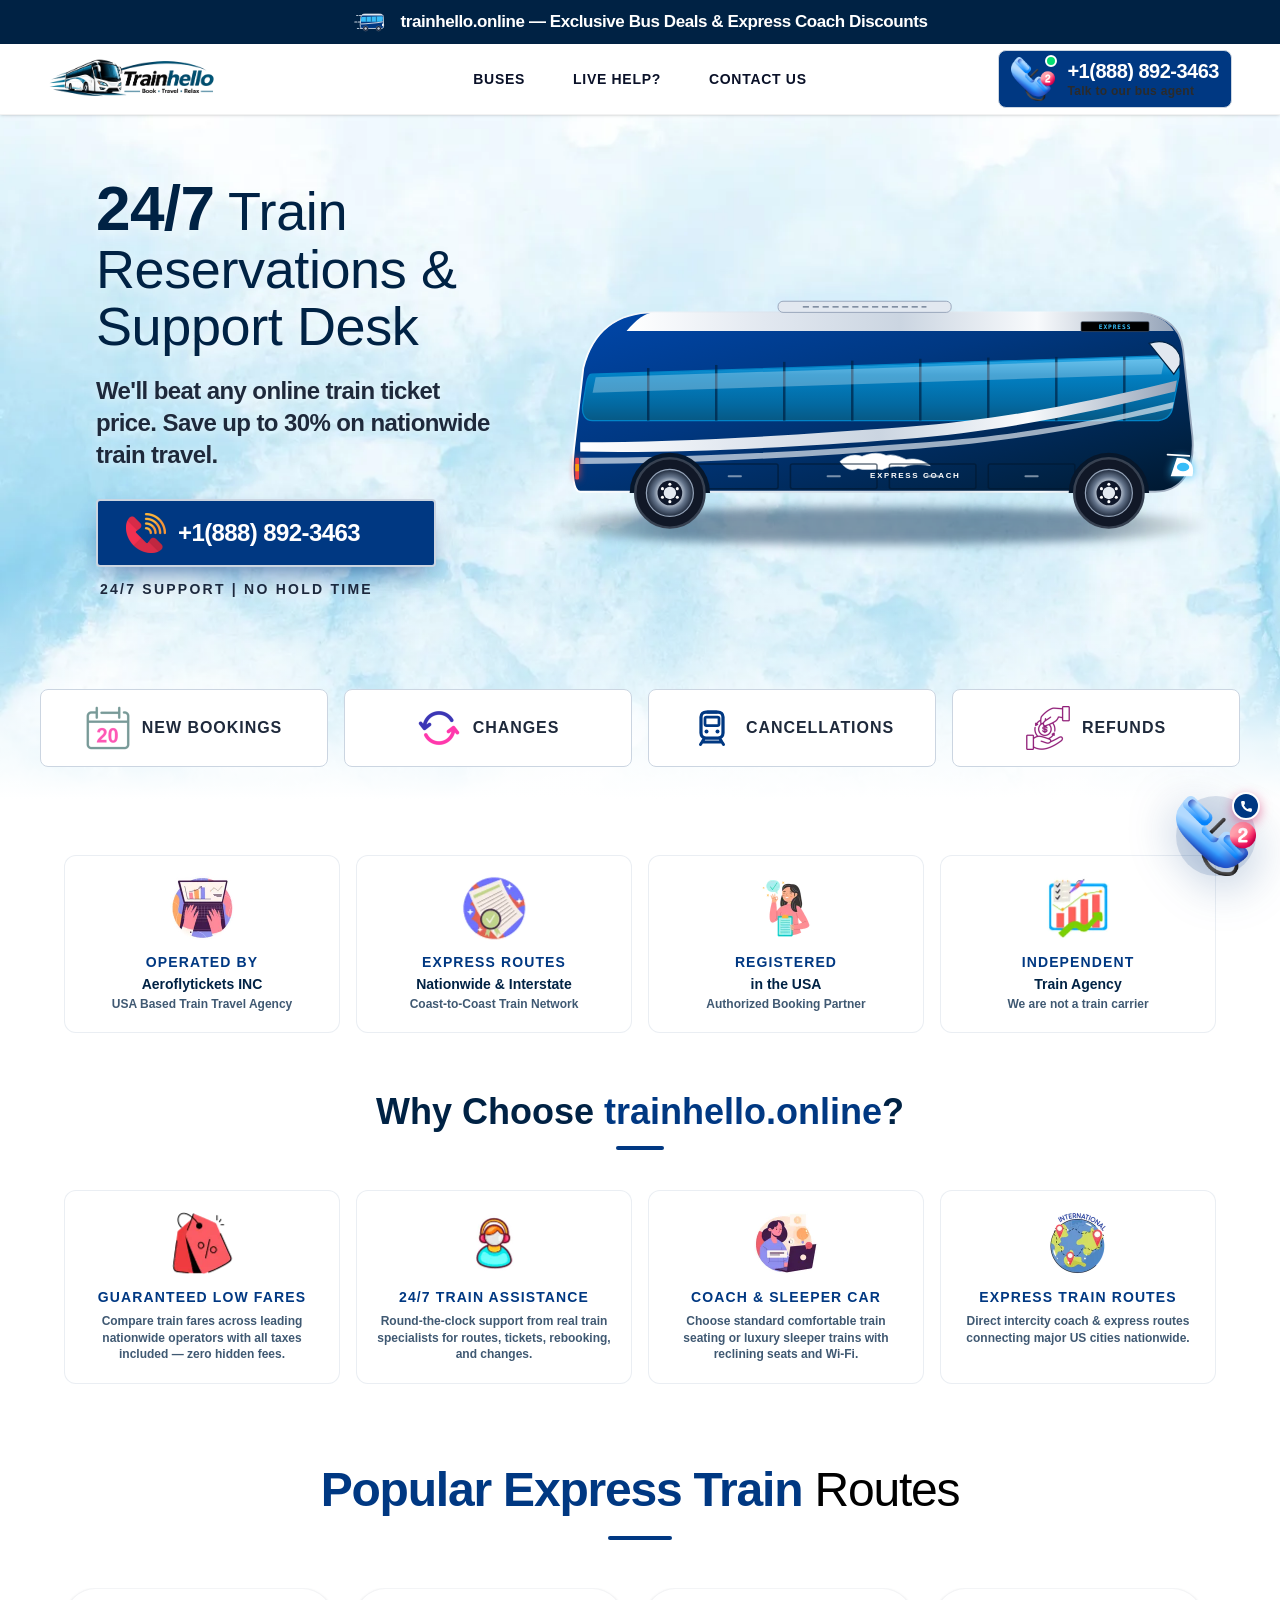
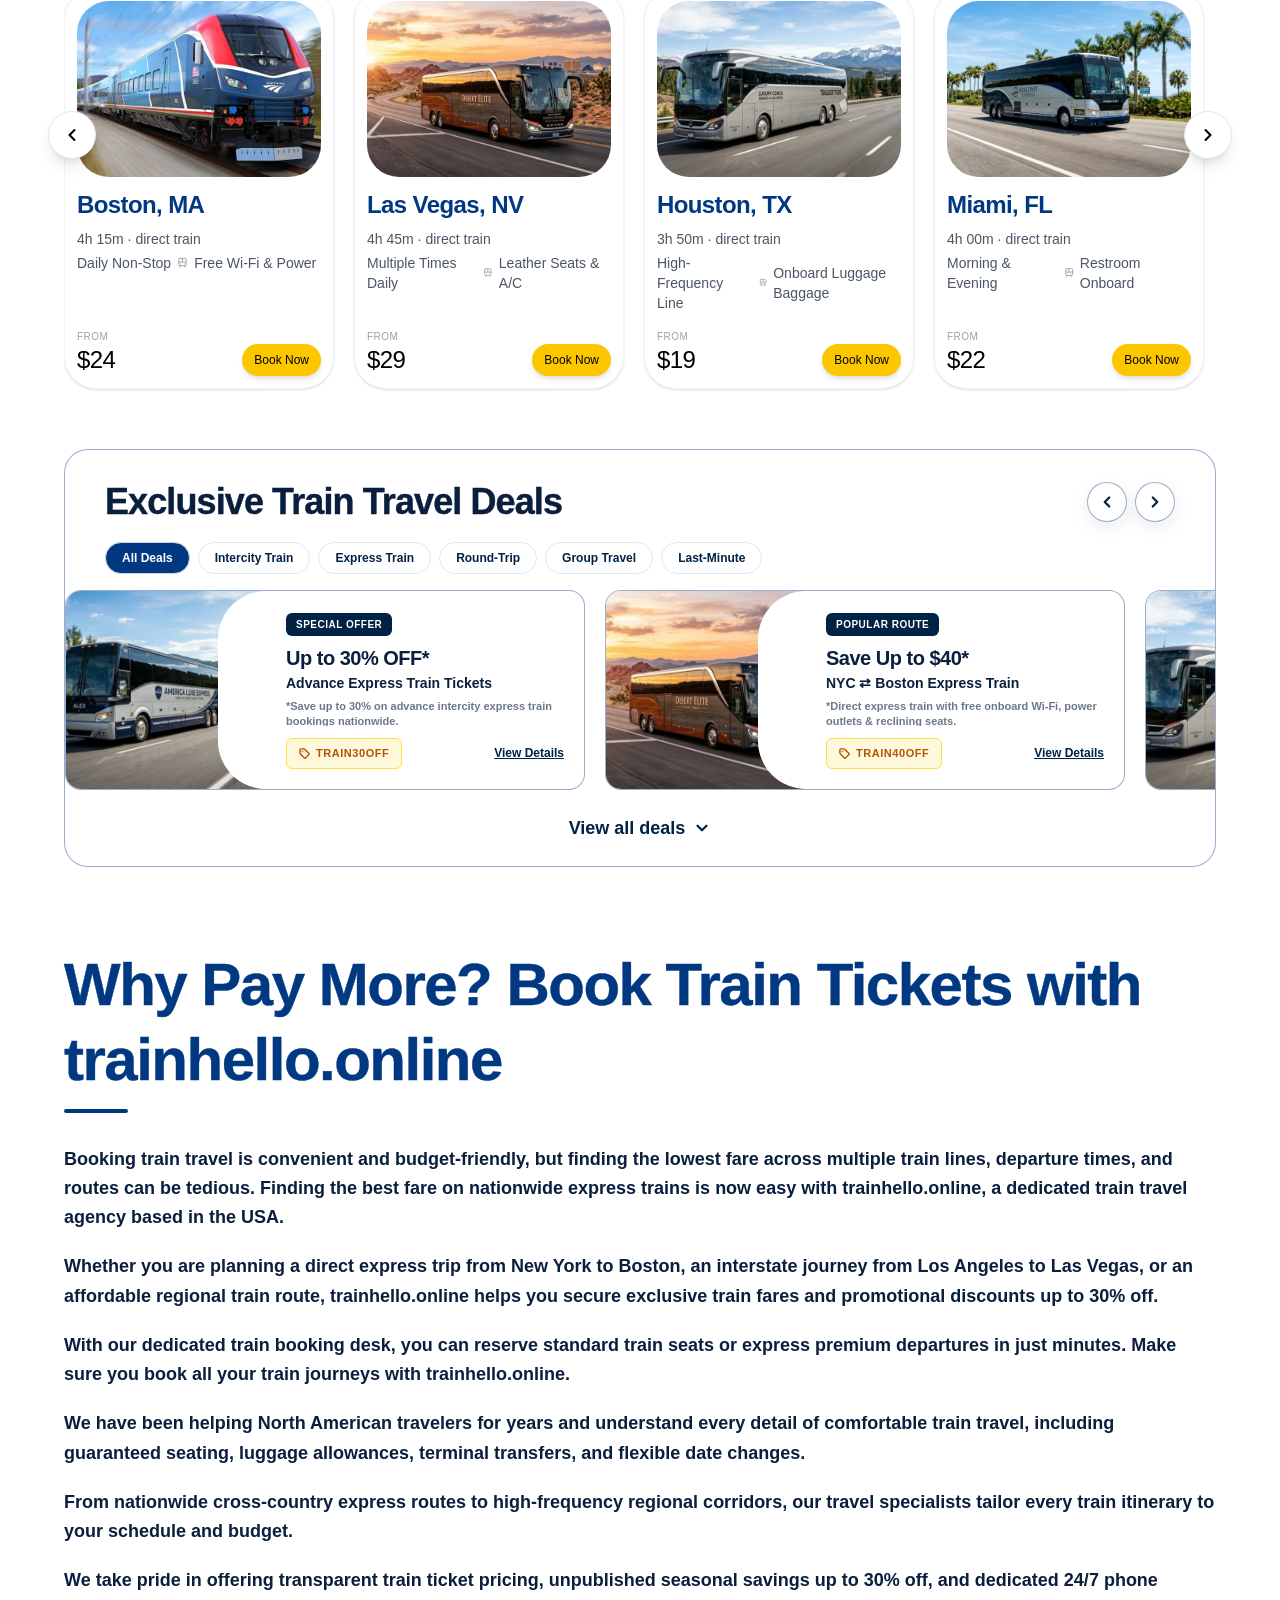
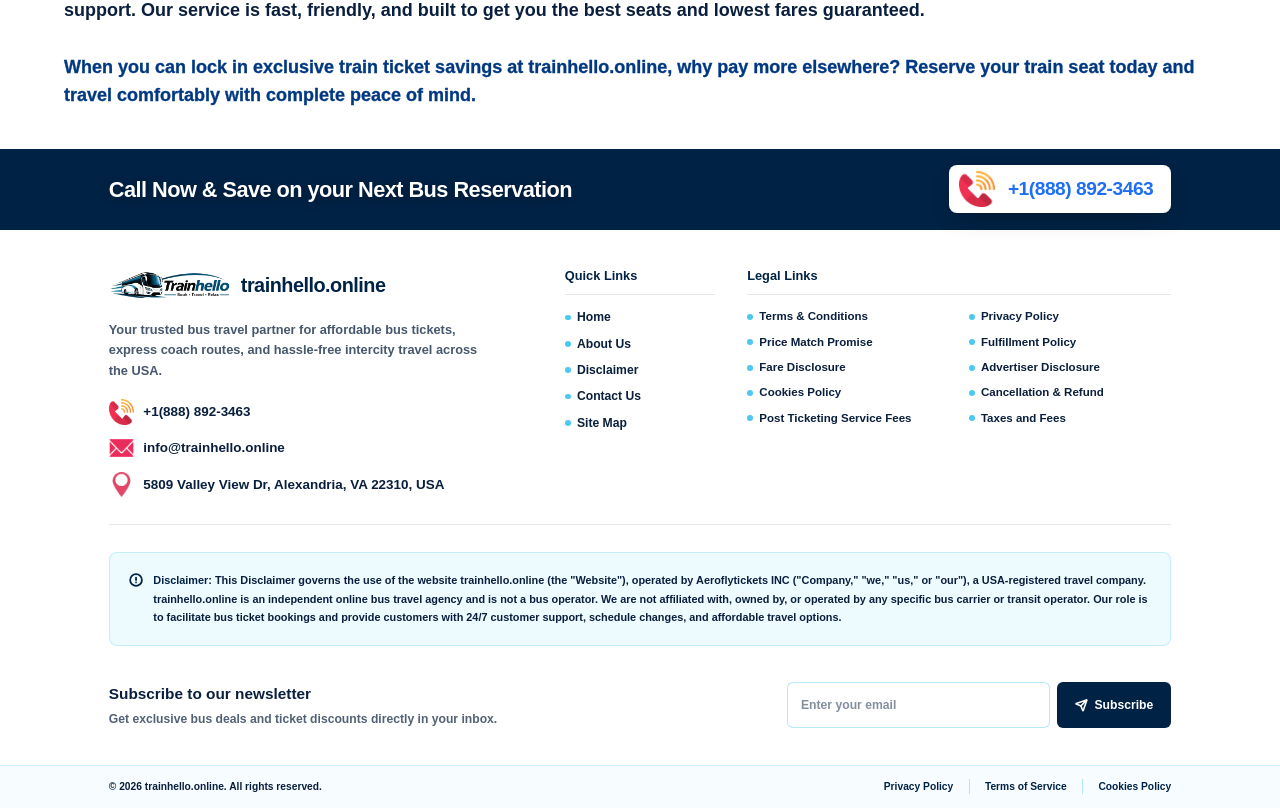
==== commit 696935b6: "Update TFN to +1 (888) 892-3463 across all pages" ====
--- a/index.html
+++ b/index.html
@@ -35,7 +35,7 @@
     })(window, document, "clarity", "script", "z7vqyet2nu");
 </script>
 
-<meta charset="utf-8"/><meta content="width=device-width, initial-scale=1, maximum-scale=5" name="viewport"/><link as="image" href="images/step_3.svg" rel="preload"/><link as="image" href="logo/logomain.png" rel="preload"/><link as="image" href="images/cta-icon.png" rel="preload"/><link as="image" href="images/skybg.webp" rel="preload"/><link as="image" fetchpriority="high" href="images/trainimage.svg" rel="preload"/><link as="image" href="images/step-1.png" rel="preload"/><link as="image" href="images/call-agent-image.webp" rel="preload"/><link data-precedence="next" href="css/main-tailwind.css" rel="stylesheet"/><link as="script" fetchpriority="low" href="_next/static/chunks/webpack-428e727893266c2e.js" rel="preload"/><script async="" src="_next/static/chunks/4bd1b696-92152b0f5947070d.js"></script><script async="" src="_next/static/chunks/413-36d800187964e25f.js"></script><script async="" src="_next/static/chunks/main-app-f572dff38475be79.js"></script><script async="" src="_next/static/chunks/817-3e5f65c63730789d.js"></script><script async="" src="_next/static/chunks/app/layout-ba8f21bed7947a12.js"></script><script async="" src="_next/static/chunks/788-e6e149572cb39c16.js"></script><script async="" src="_next/static/chunks/211-e8720fa85cc44847.js"></script><script async="" src="_next/static/chunks/38-5811d10769646073.js"></script><script async="" src="_next/static/chunks/app/page-f0b69bad11de74f9.js"></script><link as="script" href="https://www.googletagmanager.com/gtag/js?id=G-T9YNCZHE2X" rel="preload"/><meta content="#003882" name="theme-color"/><title>Trainhello | Cheap Train Tickets, Express Train Deals &amp; Reservations</title><meta content="Book cheap train tickets, express train travel, and intercity trains nationwide with Trainhello. 24/7 phone support at +1(888) 892-3463, instant reservations &amp; low fares." name="description"/><meta content="Trainhello" name="author"/><link href="manifest.webmanifest" rel="manifest"/><meta content="trainhello,trainhello.online,cheap train tickets,train booking,express train tickets,rail ticket booking,express train travel,intercity train reservation,train customer service,train ticket deals" name="keywords"/><meta content="index, follow" name="robots"/><meta content="index, follow, max-video-preview:-1, max-image-preview:large, max-snippet:-1" name="googlebot"/><link href="https://www.trainhello.online/" rel="canonical"/><meta content="Trainhello | Cheap Train Tickets, Express Train Deals &amp; Reservations" property="og:title"/><meta content="Book cheap train tickets, express train travel, and intercity trains nationwide with Trainhello. 24/7 phone support at +1(888) 892-3463, instant reservations &amp; low fares." property="og:description"/><meta content="https://www.trainhello.online/" property="og:url"/><meta content="Trainhello" property="og:site_name"/><meta content="en_US" property="og:locale"/><meta content="https://www.trainhello.online/logo/logomain.png" property="og:image"/><meta content="1200" property="og:image:width"/><meta content="630" property="og:image:height"/><meta content="Trainhello - Cheap Train Tickets &amp; Express Train Deals" property="og:image:alt"/><meta content="website" property="og:type"/><meta content="summary_large_image" name="twitter:card"/><meta content="Trainhello | Cheap Train Tickets, Express Train Deals &amp; Reservations" name="twitter:title"/><meta content="Book cheap train tickets, express train travel, and express trains nationwide with Trainhello. Call 24/7 at +1(888) 892-3463." name="twitter:description"/><meta content="https://www.trainhello.online/logo/logomain.png" name="twitter:image"/><link href="favicon.ico" rel="icon"/><link href="apple-touch-icon.png" rel="apple-touch-icon"/><script nomodule="" src="_next/static/chunks/polyfills-42372ed130431b0a.js"></script></head><body class="min-h-full bg-white text-black flex flex-col pb-24 min-[550px]:pb-0"><div hidden=""><!--$--><!--/$--></div><noscript><iframe height="0" src="https://www.googletagmanager.com/ns.html?id=GTM-T3JX3CFS" style="display:none;visibility:hidden" width="0"></iframe></noscript><div class="hidden min-[550px]:block"><style>
+<meta charset="utf-8"/><meta content="width=device-width, initial-scale=1, maximum-scale=5" name="viewport"/><link as="image" href="images/step_3.svg" rel="preload"/><link as="image" href="logo/logomain.png" rel="preload"/><link as="image" href="images/cta-icon.png" rel="preload"/><link as="image" href="images/skybg.webp" rel="preload"/><link as="image" fetchpriority="high" href="images/trainimage.svg" rel="preload"/><link as="image" href="images/step-1.png" rel="preload"/><link as="image" href="images/call-agent-image.webp" rel="preload"/><link data-precedence="next" href="css/main-tailwind.css" rel="stylesheet"/><link as="script" fetchpriority="low" href="_next/static/chunks/webpack-428e727893266c2e.js" rel="preload"/><script async="" src="_next/static/chunks/4bd1b696-92152b0f5947070d.js"></script><script async="" src="_next/static/chunks/413-36d800187964e25f.js"></script><script async="" src="_next/static/chunks/main-app-f572dff38475be79.js"></script><script async="" src="_next/static/chunks/817-3e5f65c63730789d.js"></script><script async="" src="_next/static/chunks/app/layout-ba8f21bed7947a12.js"></script><script async="" src="_next/static/chunks/788-e6e149572cb39c16.js"></script><script async="" src="_next/static/chunks/211-e8720fa85cc44847.js"></script><script async="" src="_next/static/chunks/38-5811d10769646073.js"></script><script async="" src="_next/static/chunks/app/page-f0b69bad11de74f9.js"></script><link as="script" href="https://www.googletagmanager.com/gtag/js?id=G-T9YNCZHE2X" rel="preload"/><meta content="#003882" name="theme-color"/><title>Trainhello | Cheap Train Tickets, Express Train Deals &amp; Reservations</title><meta content="Book cheap train tickets, express train travel, and intercity trains nationwide with Trainhello. 24/7 phone support at +1 (888) 892-3463, instant reservations &amp; low fares." name="description"/><meta content="Trainhello" name="author"/><link href="manifest.webmanifest" rel="manifest"/><meta content="trainhello,trainhello.online,cheap train tickets,train booking,express train tickets,rail ticket booking,express train travel,intercity train reservation,train customer service,train ticket deals" name="keywords"/><meta content="index, follow" name="robots"/><meta content="index, follow, max-video-preview:-1, max-image-preview:large, max-snippet:-1" name="googlebot"/><link href="https://www.trainhello.online/" rel="canonical"/><meta content="Trainhello | Cheap Train Tickets, Express Train Deals &amp; Reservations" property="og:title"/><meta content="Book cheap train tickets, express train travel, and intercity trains nationwide with Trainhello. 24/7 phone support at +1 (888) 892-3463, instant reservations &amp; low fares." property="og:description"/><meta content="https://www.trainhello.online/" property="og:url"/><meta content="Trainhello" property="og:site_name"/><meta content="en_US" property="og:locale"/><meta content="https://www.trainhello.online/logo/logomain.png" property="og:image"/><meta content="1200" property="og:image:width"/><meta content="630" property="og:image:height"/><meta content="Trainhello - Cheap Train Tickets &amp; Express Train Deals" property="og:image:alt"/><meta content="website" property="og:type"/><meta content="summary_large_image" name="twitter:card"/><meta content="Trainhello | Cheap Train Tickets, Express Train Deals &amp; Reservations" name="twitter:title"/><meta content="Book cheap train tickets, express train travel, and express trains nationwide with Trainhello. Call 24/7 at +1 (888) 892-3463." name="twitter:description"/><meta content="https://www.trainhello.online/logo/logomain.png" name="twitter:image"/><link href="favicon.ico" rel="icon"/><link href="apple-touch-icon.png" rel="apple-touch-icon"/><script nomodule="" src="_next/static/chunks/polyfills-42372ed130431b0a.js"></script></head><body class="min-h-full bg-white text-black flex flex-col pb-24 min-[550px]:pb-0"><div hidden=""><!--$--><!--/$--></div><noscript><iframe height="0" src="https://www.googletagmanager.com/ns.html?id=GTM-T3JX3CFS" style="display:none;visibility:hidden" width="0"></iframe></noscript><div class="hidden min-[550px]:block"><style>
         @keyframes ctaImagePulse {
           0%, 100% { transform: scale(1)    rotate(0deg);   }
           25%      { transform: scale(1.05) rotate(-8deg);  }
@@ -62,7 +62,7 @@
         .plane-drift {
           animation: planeDrift 3s ease-in-out infinite;
         }
-      </style><header class="fixed top-0 left-0 w-full z-50 hidden min-[550px]:block"><div class="w-full flex items-center justify-center gap-3 transition-all duration-500 ease-in-out overflow-hidden h-11 opacity-100" style="background:#002244"><img alt="Train" class="plane-drift w-9 h-9 object-contain flex-shrink-0" data-nimg="1" decoding="async" height="40" src="images/step_3.svg" style="color:transparent" width="40"/><span class="text-white tracking-tight text-[16px] md:text-[17px]" style="font-weight:900">trainhello.online — Exclusive Train Deals &amp; Scenic Rail Discounts (Up to 30% OFF)</span></div><div class="w-full transition-all duration-500 ease-in-out bg-white shadow-sm border-b border-black/5"><div class="relative flex items-center justify-between px-4 sm:px-6 md:px-8 lg:px-12 transition-all duration-500 ease-in-out py-1.5"><a aria-label="trainhello.online" class="flex items-center group cursor-pointer flex-shrink-0 z-10" href="index.html"><img alt="trainhello.online" class="object-contain transition-all duration-500 group-hover:scale-105 w-auto" data-nimg="1" decoding="async" height="90" src="logo/logomain.png" style="color:transparent;height:56px;width:auto" width="200"/></a><nav class="absolute left-1/2 top-1/2 -translate-x-1/2 -translate-y-1/2 hidden md:flex items-center gap-5 lg:gap-7 xl:gap-8"><a class="group relative flex items-center text-[12px] lg:text-[13px] xl:text-[14px] tracking-wider py-1 transition-all duration-200 text-[#003882]" href="#routes" style="font-weight:900">TRAINS<span class="absolute -bottom-0.5 left-0 right-0 h-0.5 transition-transform duration-300 origin-left scale-x-100" style="background:#003882"></span></a><a class="group relative flex items-center text-[12px] lg:text-[13px] xl:text-[14px] tracking-wider py-1 transition-all duration-200 text-[#0a1f3d] hover:text-[#003882]" href="bus-reserv.html" style="font-weight:900">BUSES<span class="absolute -bottom-0.5 left-0 right-0 h-0.5 transition-transform duration-300 origin-left scale-x-0 group-hover:scale-x-100" style="background:#003882"></span></a><a class="group relative flex items-center text-[12px] lg:text-[13px] xl:text-[14px] tracking-wider py-1 transition-all duration-200 text-[#0a1f3d] hover:text-[#003882]" href="about.html" style="font-weight:900">ABOUT US<span class="absolute -bottom-0.5 left-0 right-0 h-0.5 transition-transform duration-300 origin-left scale-x-0 group-hover:scale-x-100" style="background:#003882"></span></a><a class="group relative flex items-center text-[12px] lg:text-[13px] xl:text-[14px] tracking-wider py-1 transition-all duration-200 text-[#0a1f3d] hover:text-[#003882]" href="contact.html" style="font-weight:900">CONTACT US<span class="absolute -bottom-0.5 left-0 right-0 h-0.5 transition-transform duration-300 origin-left scale-x-0 group-hover:scale-x-100" style="background:#003882"></span></a><a class="group relative flex items-center text-[12px] lg:text-[13px] xl:text-[14px] tracking-wider py-1 transition-all duration-200 text-[#0a1f3d] hover:text-[#003882]" href="tel:18888923463" style="font-weight:900">LIVE HELP?<span class="absolute -bottom-0.5 left-0 right-0 h-0.5 transition-transform duration-300 origin-left scale-x-0 group-hover:scale-x-100" style="background:#003882"></span></a></nav><div class="flex items-center flex-shrink-0 z-10"><a aria-label="Call +1(888) 892-3463" class="group relative flex items-center gap-3 rounded-lg px-3 py-1.5 transition-all duration-300 ease-out hover:-translate-y-0.5 hover:shadow-[0_10px_24px_-8px_rgba(0,56,130,0.55)] active:scale-[0.97] active:translate-y-0" href="tel:18888923463" style="border:1.5px solid #CBD5E1;background:#003882"><span aria-hidden="true" class="pointer-events-none absolute inset-0 rounded-lg opacity-0 group-hover:opacity-100 transition-opacity duration-300" style="background:#00388214"></span><span class="relative flex items-center justify-center flex-shrink-0 w-11 h-11"><img alt="Call" class="cta-image-pulse w-full h-full object-contain transition-transform duration-300 group-hover:scale-110" data-nimg="1" decoding="async" height="88" src="images/cta-icon.png" style="color:transparent" width="88"/><span class="cta-dot-pulse absolute -top-0.5 -right-0.5 w-3 h-3 rounded-full bg-green-400 border-2 border-white"></span></span><span class="relative flex flex-col leading-none text-left"><span class="tracking-tight truncate text-[19px] lg:text-[20px] transition-colors duration-300" style="color:#003882;font-weight:900">+1(888) 892-3463</span><span class="mt-1 tracking-wide text-[11px] lg:text-[12px] transition-transform duration-300 ease-out group-hover:translate-x-0.5" style="color:#0a1f3d;font-weight:900">Talk to our train agent</span></span></a></div></div></div></header></div><div class="block min-[550px]:hidden"><style>
+      </style><header class="fixed top-0 left-0 w-full z-50 hidden min-[550px]:block"><div class="w-full flex items-center justify-center gap-3 transition-all duration-500 ease-in-out overflow-hidden h-11 opacity-100" style="background:#002244"><img alt="Train" class="plane-drift w-9 h-9 object-contain flex-shrink-0" data-nimg="1" decoding="async" height="40" src="images/step_3.svg" style="color:transparent" width="40"/><span class="text-white tracking-tight text-[16px] md:text-[17px]" style="font-weight:900">trainhello.online — Exclusive Train Deals &amp; Scenic Rail Discounts (Up to 30% OFF)</span></div><div class="w-full transition-all duration-500 ease-in-out bg-white shadow-sm border-b border-black/5"><div class="relative flex items-center justify-between px-4 sm:px-6 md:px-8 lg:px-12 transition-all duration-500 ease-in-out py-1.5"><a aria-label="trainhello.online" class="flex items-center group cursor-pointer flex-shrink-0 z-10" href="index.html"><img alt="trainhello.online" class="object-contain transition-all duration-500 group-hover:scale-105 w-auto" data-nimg="1" decoding="async" height="90" src="logo/logomain.png" style="color:transparent;height:56px;width:auto" width="200"/></a><nav class="absolute left-1/2 top-1/2 -translate-x-1/2 -translate-y-1/2 hidden md:flex items-center gap-5 lg:gap-7 xl:gap-8"><a class="group relative flex items-center text-[12px] lg:text-[13px] xl:text-[14px] tracking-wider py-1 transition-all duration-200 text-[#003882]" href="#routes" style="font-weight:900">TRAINS<span class="absolute -bottom-0.5 left-0 right-0 h-0.5 transition-transform duration-300 origin-left scale-x-100" style="background:#003882"></span></a><a class="group relative flex items-center text-[12px] lg:text-[13px] xl:text-[14px] tracking-wider py-1 transition-all duration-200 text-[#0a1f3d] hover:text-[#003882]" href="bus-reserv.html" style="font-weight:900">BUSES<span class="absolute -bottom-0.5 left-0 right-0 h-0.5 transition-transform duration-300 origin-left scale-x-0 group-hover:scale-x-100" style="background:#003882"></span></a><a class="group relative flex items-center text-[12px] lg:text-[13px] xl:text-[14px] tracking-wider py-1 transition-all duration-200 text-[#0a1f3d] hover:text-[#003882]" href="about.html" style="font-weight:900">ABOUT US<span class="absolute -bottom-0.5 left-0 right-0 h-0.5 transition-transform duration-300 origin-left scale-x-0 group-hover:scale-x-100" style="background:#003882"></span></a><a class="group relative flex items-center text-[12px] lg:text-[13px] xl:text-[14px] tracking-wider py-1 transition-all duration-200 text-[#0a1f3d] hover:text-[#003882]" href="contact.html" style="font-weight:900">CONTACT US<span class="absolute -bottom-0.5 left-0 right-0 h-0.5 transition-transform duration-300 origin-left scale-x-0 group-hover:scale-x-100" style="background:#003882"></span></a><a class="group relative flex items-center text-[12px] lg:text-[13px] xl:text-[14px] tracking-wider py-1 transition-all duration-200 text-[#0a1f3d] hover:text-[#003882]" href="tel:+18888923463" style="font-weight:900">LIVE HELP?<span class="absolute -bottom-0.5 left-0 right-0 h-0.5 transition-transform duration-300 origin-left scale-x-0 group-hover:scale-x-100" style="background:#003882"></span></a></nav><div class="flex items-center flex-shrink-0 z-10"><a aria-label="Call +1 (888) 892-3463" class="group relative flex items-center gap-3 rounded-lg px-3 py-1.5 transition-all duration-300 ease-out hover:-translate-y-0.5 hover:shadow-[0_10px_24px_-8px_rgba(0,56,130,0.55)] active:scale-[0.97] active:translate-y-0" href="tel:+18888923463" style="border:1.5px solid #CBD5E1;background:#003882"><span aria-hidden="true" class="pointer-events-none absolute inset-0 rounded-lg opacity-0 group-hover:opacity-100 transition-opacity duration-300" style="background:#00388214"></span><span class="relative flex items-center justify-center flex-shrink-0 w-11 h-11"><img alt="Call" class="cta-image-pulse w-full h-full object-contain transition-transform duration-300 group-hover:scale-110" data-nimg="1" decoding="async" height="88" src="images/cta-icon.png" style="color:transparent" width="88"/><span class="cta-dot-pulse absolute -top-0.5 -right-0.5 w-3 h-3 rounded-full bg-green-400 border-2 border-white"></span></span><span class="relative flex flex-col leading-none text-left"><span class="tracking-tight truncate text-[19px] lg:text-[20px] transition-colors duration-300" style="color:#003882;font-weight:900">+1 (888) 892-3463</span><span class="mt-1 tracking-wide text-[11px] lg:text-[12px] transition-transform duration-300 ease-out group-hover:translate-x-0.5" style="color:#0a1f3d;font-weight:900">Talk to our train agent</span></span></a></div></div></div></header></div><div class="block min-[550px]:hidden"><style>
         @keyframes headerPhoneWiggle {
           0%, 100% { transform: rotate(0deg);   }
           10%      { transform: rotate(-22deg); }
@@ -79,7 +79,7 @@
           animation: headerPhoneWiggle 1s ease-in-out infinite;
           transform-origin: center;
         }
-      </style><header class="block min-[550px]:hidden fixed top-0 left-0 w-full z-[200]"><div class="w-full bg-white border-b border-black/10 shadow-sm"><div class="flex items-center justify-between gap-3 px-4 py-1 max-w-7xl mx-auto w-full"><a aria-label="trainhello.online" class="flex items-center cursor-pointer flex-shrink-0" href="index.html"><img alt="trainhello.online" class="object-contain transition-all duration-500" data-nimg="1" decoding="async" height="128" src="logo/logomain.png" style="color:transparent;height:35px;width:auto" width="280"/></a><a aria-label="Call +1(888) 892-3463" class="group relative flex items-center gap-2.5 px-2 py-1.5 active:scale-[0.97] transition-transform flex-shrink-0" href="tel:18888923463"><span class="relative flex items-center justify-center flex-shrink-0"><span class="absolute w-12 h-12 rounded-full animate-ping opacity-25" style="background:#ffbe0b"></span><svg aria-hidden="true" class="header-phone-wiggle relative z-10" height="30" viewbox="0 0 24 24" width="30" xmlns="http://www.w3.org/2000/svg"><path d="M22 16.92v3a2 2 0 0 1-2.18 2 19.79 19.79 0 0 1-8.63-3.07 19.5 19.5 0 0 1-6-6 19.79 19.79 0 0 1-3.07-8.67A2 2 0 0 1 4.11 2h3a2 2 0 0 1 2 1.72 12.84 12.84 0 0 0 .7 2.81 2 2 0 0 1-.45 2.11L8.09 9.91a16 16 0 0 0 6 6l1.27-1.27a2 2 0 0 1 2.11-.45 12.84 12.84 0 0 0 2.81.7A2 2 0 0 1 22 16.92z" fill="#ffffff" stroke="#ffffff" stroke-linecap="round" stroke-linejoin="round" stroke-width="1.5"></path></svg></span><span class="flex flex-col leading-none text-left"><span class="text-[18px] tracking-tight" style="color:#ffffff;font-weight:900">+1(888) 892-3463</span><span class="text-[11px] mt-0.5 tracking-wide" style="color:#003882;font-weight:900">Call 24/7 Toll Free</span></span></a></div></div></header></div><main><script type="application/ld+json">{"@context": "https://schema.org", "@type": "TravelAgency", "name": "Trainhello", "url": "https://www.trainhello.online/", "logo": "https://www.trainhello.online/logo/logomain.png", "description": "Book cheap train tickets, express train travel, and intercity trains nationwide with trainhello.online. 24/7 phone support, instant reservations & low fares.", "email": "info@trainhello.online", "telephone": "+1(888) 892-3463", "address": {"@type": "PostalAddress", "streetAddress": "5809 Valley View Dr", "addressLocality": "Alexandria", "addressRegion": "VA", "postalCode": "22310", "addressCountry": "US"}, "contactPoint": {"@type": "ContactPoint", "telephone": "+1(888) 892-3463", "contactType": "customer service", "availableLanguage": ["English"], "hoursAvailable": {"@type": "OpeningHoursSpecification", "opens": "00:00", "closes": "23:59", "dayOfWeek": ["Monday", "Tuesday", "Wednesday", "Thursday", "Friday", "Saturday", "Sunday"]}, "url": "https://www.trainhello.online/contact.html"}}</script><div class="hidden min-[550px]:block"><section class="relative w-full hidden min-[550px]:block overflow-hidden bg-white" id="hero"><style>
+      </style><header class="block min-[550px]:hidden fixed top-0 left-0 w-full z-[200]"><div class="w-full bg-white border-b border-black/10 shadow-sm"><div class="flex items-center justify-between gap-3 px-4 py-1 max-w-7xl mx-auto w-full"><a aria-label="trainhello.online" class="flex items-center cursor-pointer flex-shrink-0" href="index.html"><img alt="trainhello.online" class="object-contain transition-all duration-500" data-nimg="1" decoding="async" height="128" src="logo/logomain.png" style="color:transparent;height:35px;width:auto" width="280"/></a><a aria-label="Call +1 (888) 892-3463" class="group relative flex items-center gap-2.5 px-2 py-1.5 active:scale-[0.97] transition-transform flex-shrink-0" href="tel:+18888923463"><span class="relative flex items-center justify-center flex-shrink-0"><span class="absolute w-12 h-12 rounded-full animate-ping opacity-25" style="background:#ffbe0b"></span><svg aria-hidden="true" class="header-phone-wiggle relative z-10" height="30" viewbox="0 0 24 24" width="30" xmlns="http://www.w3.org/2000/svg"><path d="M22 16.92v3a2 2 0 0 1-2.18 2 19.79 19.79 0 0 1-8.63-3.07 19.5 19.5 0 0 1-6-6 19.79 19.79 0 0 1-3.07-8.67A2 2 0 0 1 4.11 2h3a2 2 0 0 1 2 1.72 12.84 12.84 0 0 0 .7 2.81 2 2 0 0 1-.45 2.11L8.09 9.91a16 16 0 0 0 6 6l1.27-1.27a2 2 0 0 1 2.11-.45 12.84 12.84 0 0 0 2.81.7A2 2 0 0 1 22 16.92z" fill="#ffffff" stroke="#ffffff" stroke-linecap="round" stroke-linejoin="round" stroke-width="1.5"></path></svg></span><span class="flex flex-col leading-none text-left"><span class="text-[18px] tracking-tight" style="color:#ffffff;font-weight:900">+1 (888) 892-3463</span><span class="text-[11px] mt-0.5 tracking-wide" style="color:#003882;font-weight:900">Call 24/7 Toll Free</span></span></a></div></div></header></div><main><script type="application/ld+json">{"@context": "https://schema.org", "@type": "TravelAgency", "name": "Trainhello", "url": "https://www.trainhello.online/", "logo": "https://www.trainhello.online/logo/logomain.png", "description": "Book cheap train tickets, express train travel, and intercity trains nationwide with trainhello.online. 24/7 phone support, instant reservations & low fares.", "email": "info@trainhello.online", "telephone": "+1 (888) 892-3463", "address": {"@type": "PostalAddress", "streetAddress": "5809 Valley View Dr", "addressLocality": "Alexandria", "addressRegion": "VA", "postalCode": "22310", "addressCountry": "US"}, "contactPoint": {"@type": "ContactPoint", "telephone": "+1 (888) 892-3463", "contactType": "customer service", "availableLanguage": ["English"], "hoursAvailable": {"@type": "OpeningHoursSpecification", "opens": "00:00", "closes": "23:59", "dayOfWeek": ["Monday", "Tuesday", "Wednesday", "Thursday", "Friday", "Saturday", "Sunday"]}, "url": "https://www.trainhello.online/contact.html"}}</script><div class="hidden min-[550px]:block"><section class="relative w-full hidden min-[550px]:block overflow-hidden bg-white" id="hero"><style>
         @keyframes heroFadeUp {
           0%   { opacity: 0; transform: translateY(24px); }
           100% { opacity: 1; transform: translateY(0);    }
@@ -122,7 +122,7 @@
             animation: none !important;
           }
         }
-      </style><div class="absolute inset-0 z-0"><img alt="Scenic highway landscape" class="object-cover object-center" data-nimg="fill" decoding="async" src="images/skybg.webp" style="position:absolute;height:100%;width:100%;left:0;top:0;right:0;bottom:0;color:transparent"/><div aria-hidden="true" class="absolute inset-x-0 bottom-0 h-40 lg:h-56 pointer-events-none" style="background:linear-gradient(180deg, rgba(255,255,255,0) 0%, rgba(255,255,255,0.4) 45%, rgba(255,255,255,0.85) 75%, #ffffff 100%)"></div></div><div class="absolute z-[5] pointer-events-none hidden md:block right-0 lg:right-4 xl:right-8 top-1/2 w-[70vw] sm:w-[65vw] md:w-[60vw] lg:w-[55vw] xl:w-[58vw] max-w-[560px] md:max-w-[720px] lg:max-w-[900px] xl:max-w-[1000px] h-auto" style="transform:translateY(-50%)"><img alt="Scenic Express Passenger Train" class="w-full h-auto object-contain" data-nimg="1" decoding="async" fetchpriority="high" height="1400" src="images/trainimage.svg" style="color:transparent" width="1400"/></div><div class="relative z-10 w-full"><div class="grid lg:grid-cols-[1fr_1.35fr] items-stretch"><div class="order-2 lg:order-1 flex flex-col justify-center pl-8 sm:pl-12 lg:pl-16 xl:pl-24 pr-6 sm:pr-8 lg:pr-10 pt-36 sm:pt-40 lg:pt-44 pb-16"><h1 class="leading-[1.05] tracking-tight mb-4 sm:mb-5" style="color:#003882;font-weight:900;text-shadow:0 2px 12px rgba(255,255,255,0.6)"><span class="block text-[30px] sm:text-[36px] md:text-[42px] lg:text-[48px] xl:text-[54px]"><span class="inline-block" style="color:#002244;font-weight:900;font-size:1.15em;letter-spacing:-0.01em">24/7</span> <!-- -->Train</span><span class="block text-[30px] sm:text-[36px] md:text-[42px] lg:text-[48px] xl:text-[54px]" style="color:#003882">Reservations &amp;</span><span class="block text-[30px] sm:text-[36px] md:text-[42px] lg:text-[48px] xl:text-[54px]" style="color:#002244">Support Desk</span></h1><p class="hero-fade-2 text-base sm:text-lg md:text-xl lg:text-2xl mb-7 tracking-tight" style="color:#2B2B2A;font-weight:900;text-shadow:0 2px 10px rgba(255,255,255,0.7)">We'll beat any online train ticket price. Save up to 30% on nationwide train travel.</p><a aria-label="Call +1(888) 892-3463" class="hero-fade-3 group inline-block w-full max-w-[340px] transition-transform duration-300 hover:-translate-y-0.5 active:scale-[0.98]" href="tel:18888923463"><div class="relative overflow-hidden flex items-center justify-start gap-3 px-7 py-3 rounded-sm transition-all duration-300 group-hover:shadow-[0_20px_40px_-12px_rgba(30,111,245,0.75)]" style="background:#003882;box-shadow:0 12px 28px -10px rgba(0, 56, 130, 0.75);border:2px solid #CBD5E1"><span aria-hidden="true" class="pointer-events-none absolute inset-0 -translate-x-full group-hover:translate-x-full transition-transform duration-700 ease-out" style="background:linear-gradient(120deg, transparent 0%, rgba(255,255,255,0.35) 50%, transparent 100%)"></span><span class="relative flex items-center justify-center w-10 h-10 flex-shrink-0"><img alt="Call" class="cta-ring w-full h-full object-contain transition-transform duration-300 group-hover:scale-110" data-nimg="1" decoding="async" height="80" src="images/step-1.png" style="color:transparent" width="80"/></span><span class="relative text-white tracking-tight text-xl sm:text-xl md:text-[24px]" style="font-weight:900">+1(888) 892-3463</span></div><div class="mt-2.5 px-1"><span class="text-[13px] sm:text-[14px] tracking-[0.16em] uppercase" style="color:#2B2B2A;font-weight:900;text-shadow:0 2px 8px rgba(255,255,255,0.7)">24/7 Support | No Hold Time</span></div></a></div><div class="order-1 lg:order-2"></div></div></div><div class="relative z-10 max-w-7xl mx-auto px-4 sm:px-6 md:px-8 lg:px-10 pt-6 pb-8"><div class="grid grid-cols-2 md:grid-cols-4 gap-3 md:gap-4"><a aria-label="Call for NEW BOOKINGS" class="service-item group flex items-center justify-center gap-3 px-4 py-4 rounded-lg transition-all duration-200 active:scale-[0.97] hover:shadow-lg" href="tel:18888923463" style="border:1.5px solid #CBD5E1;background:#ffffff"><span class="relative flex items-center justify-center w-10 h-10 sm:w-11 sm:h-11 flex-shrink-0"><img alt="NEW BOOKINGS" class="w-full h-full object-contain transition-transform duration-300 group-hover:scale-110" data-nimg="1" decoding="async" height="88" loading="lazy" src="images/step-1-desktop.png" style="color:transparent" width="88"/></span><span class="text-[14px] sm:text-[15px] md:text-[16px] tracking-[0.06em] uppercase leading-tight" style="color:#002244;font-weight:900">NEW BOOKINGS</span></a><a aria-label="Call for CHANGES" class="service-item group flex items-center justify-center gap-3 px-4 py-4 rounded-lg transition-all duration-200 active:scale-[0.97] hover:shadow-lg" href="tel:18888923463" style="border:1.5px solid #CBD5E1;background:#ffffff"><span class="relative flex items-center justify-center w-10 h-10 sm:w-11 sm:h-11 flex-shrink-0"><img alt="CHANGES" class="w-full h-full object-contain transition-transform duration-300 group-hover:scale-110" data-nimg="1" decoding="async" height="88" loading="lazy" src="images/step-2-desktop.png" style="color:transparent" width="88"/></span><span class="text-[14px] sm:text-[15px] md:text-[16px] tracking-[0.06em] uppercase leading-tight" style="color:#002244;font-weight:900">CHANGES</span></a><a aria-label="Call for CANCELLATIONS" class="service-item group flex items-center justify-center gap-3 px-4 py-4 rounded-lg transition-all duration-200 active:scale-[0.97] hover:shadow-lg" href="tel:18888923463" style="border:1.5px solid #CBD5E1;background:#ffffff"><span class="relative flex items-center justify-center w-10 h-10 sm:w-11 sm:h-11 flex-shrink-0"><img alt="CANCELLATIONS" class="w-full h-full object-contain transition-transform duration-300 group-hover:scale-110" data-nimg="1" decoding="async" height="88" loading="lazy" src="images/step-3-desktop.svg" style="color:transparent" width="88"/></span><span class="text-[14px] sm:text-[15px] md:text-[16px] tracking-[0.06em] uppercase leading-tight" style="color:#002244;font-weight:900">CANCELLATIONS</span></a><a aria-label="Call for REFUNDS" class="service-item group flex items-center justify-center gap-3 px-4 py-4 rounded-lg transition-all duration-200 active:scale-[0.97] hover:shadow-lg" href="tel:18888923463" style="border:1.5px solid #CBD5E1;background:#ffffff"><span class="relative flex items-center justify-center w-10 h-10 sm:w-11 sm:h-11 flex-shrink-0"><img alt="REFUNDS" class="w-full h-full object-contain transition-transform duration-300 group-hover:scale-110" data-nimg="1" decoding="async" height="88" loading="lazy" src="images/step-4-desktop.png" style="color:transparent" width="88"/></span><span class="text-[14px] sm:text-[15px] md:text-[16px] tracking-[0.06em] uppercase leading-tight" style="color:#002244;font-weight:900">REFUNDS</span></a></div></div></section></div><div class="block min-[550px]:hidden"><section class="relative w-full block min-[550px]:hidden bg-white pt-18 overflow-x-hidden"><style>
+      </style><div class="absolute inset-0 z-0"><img alt="Scenic highway landscape" class="object-cover object-center" data-nimg="fill" decoding="async" src="images/skybg.webp" style="position:absolute;height:100%;width:100%;left:0;top:0;right:0;bottom:0;color:transparent"/><div aria-hidden="true" class="absolute inset-x-0 bottom-0 h-40 lg:h-56 pointer-events-none" style="background:linear-gradient(180deg, rgba(255,255,255,0) 0%, rgba(255,255,255,0.4) 45%, rgba(255,255,255,0.85) 75%, #ffffff 100%)"></div></div><div class="absolute z-[5] pointer-events-none hidden md:block right-0 lg:right-4 xl:right-8 top-1/2 w-[70vw] sm:w-[65vw] md:w-[60vw] lg:w-[55vw] xl:w-[58vw] max-w-[560px] md:max-w-[720px] lg:max-w-[900px] xl:max-w-[1000px] h-auto" style="transform:translateY(-50%)"><img alt="Scenic Express Passenger Train" class="w-full h-auto object-contain" data-nimg="1" decoding="async" fetchpriority="high" height="1400" src="images/trainimage.svg" style="color:transparent" width="1400"/></div><div class="relative z-10 w-full"><div class="grid lg:grid-cols-[1fr_1.35fr] items-stretch"><div class="order-2 lg:order-1 flex flex-col justify-center pl-8 sm:pl-12 lg:pl-16 xl:pl-24 pr-6 sm:pr-8 lg:pr-10 pt-36 sm:pt-40 lg:pt-44 pb-16"><h1 class="leading-[1.05] tracking-tight mb-4 sm:mb-5" style="color:#003882;font-weight:900;text-shadow:0 2px 12px rgba(255,255,255,0.6)"><span class="block text-[30px] sm:text-[36px] md:text-[42px] lg:text-[48px] xl:text-[54px]"><span class="inline-block" style="color:#002244;font-weight:900;font-size:1.15em;letter-spacing:-0.01em">24/7</span> <!-- -->Train</span><span class="block text-[30px] sm:text-[36px] md:text-[42px] lg:text-[48px] xl:text-[54px]" style="color:#003882">Reservations &amp;</span><span class="block text-[30px] sm:text-[36px] md:text-[42px] lg:text-[48px] xl:text-[54px]" style="color:#002244">Support Desk</span></h1><p class="hero-fade-2 text-base sm:text-lg md:text-xl lg:text-2xl mb-7 tracking-tight" style="color:#2B2B2A;font-weight:900;text-shadow:0 2px 10px rgba(255,255,255,0.7)">We'll beat any online train ticket price. Save up to 30% on nationwide train travel.</p><a aria-label="Call +1 (888) 892-3463" class="hero-fade-3 group inline-block w-full max-w-[340px] transition-transform duration-300 hover:-translate-y-0.5 active:scale-[0.98]" href="tel:+18888923463"><div class="relative overflow-hidden flex items-center justify-start gap-3 px-7 py-3 rounded-sm transition-all duration-300 group-hover:shadow-[0_20px_40px_-12px_rgba(30,111,245,0.75)]" style="background:#003882;box-shadow:0 12px 28px -10px rgba(0, 56, 130, 0.75);border:2px solid #CBD5E1"><span aria-hidden="true" class="pointer-events-none absolute inset-0 -translate-x-full group-hover:translate-x-full transition-transform duration-700 ease-out" style="background:linear-gradient(120deg, transparent 0%, rgba(255,255,255,0.35) 50%, transparent 100%)"></span><span class="relative flex items-center justify-center w-10 h-10 flex-shrink-0"><img alt="Call" class="cta-ring w-full h-full object-contain transition-transform duration-300 group-hover:scale-110" data-nimg="1" decoding="async" height="80" src="images/step-1.png" style="color:transparent" width="80"/></span><span class="relative text-white tracking-tight text-xl sm:text-xl md:text-[24px]" style="font-weight:900">+1 (888) 892-3463</span></div><div class="mt-2.5 px-1"><span class="text-[13px] sm:text-[14px] tracking-[0.16em] uppercase" style="color:#2B2B2A;font-weight:900;text-shadow:0 2px 8px rgba(255,255,255,0.7)">24/7 Support | No Hold Time</span></div></a></div><div class="order-1 lg:order-2"></div></div></div><div class="relative z-10 max-w-7xl mx-auto px-4 sm:px-6 md:px-8 lg:px-10 pt-6 pb-8"><div class="grid grid-cols-2 md:grid-cols-4 gap-3 md:gap-4"><a aria-label="Call for NEW BOOKINGS" class="service-item group flex items-center justify-center gap-3 px-4 py-4 rounded-lg transition-all duration-200 active:scale-[0.97] hover:shadow-lg" href="tel:+18888923463" style="border:1.5px solid #CBD5E1;background:#ffffff"><span class="relative flex items-center justify-center w-10 h-10 sm:w-11 sm:h-11 flex-shrink-0"><img alt="NEW BOOKINGS" class="w-full h-full object-contain transition-transform duration-300 group-hover:scale-110" data-nimg="1" decoding="async" height="88" loading="lazy" src="images/step-1-desktop.png" style="color:transparent" width="88"/></span><span class="text-[14px] sm:text-[15px] md:text-[16px] tracking-[0.06em] uppercase leading-tight" style="color:#002244;font-weight:900">NEW BOOKINGS</span></a><a aria-label="Call for CHANGES" class="service-item group flex items-center justify-center gap-3 px-4 py-4 rounded-lg transition-all duration-200 active:scale-[0.97] hover:shadow-lg" href="tel:+18888923463" style="border:1.5px solid #CBD5E1;background:#ffffff"><span class="relative flex items-center justify-center w-10 h-10 sm:w-11 sm:h-11 flex-shrink-0"><img alt="CHANGES" class="w-full h-full object-contain transition-transform duration-300 group-hover:scale-110" data-nimg="1" decoding="async" height="88" loading="lazy" src="images/step-2-desktop.png" style="color:transparent" width="88"/></span><span class="text-[14px] sm:text-[15px] md:text-[16px] tracking-[0.06em] uppercase leading-tight" style="color:#002244;font-weight:900">CHANGES</span></a><a aria-label="Call for CANCELLATIONS" class="service-item group flex items-center justify-center gap-3 px-4 py-4 rounded-lg transition-all duration-200 active:scale-[0.97] hover:shadow-lg" href="tel:+18888923463" style="border:1.5px solid #CBD5E1;background:#ffffff"><span class="relative flex items-center justify-center w-10 h-10 sm:w-11 sm:h-11 flex-shrink-0"><img alt="CANCELLATIONS" class="w-full h-full object-contain transition-transform duration-300 group-hover:scale-110" data-nimg="1" decoding="async" height="88" loading="lazy" src="images/step-3-desktop.svg" style="color:transparent" width="88"/></span><span class="text-[14px] sm:text-[15px] md:text-[16px] tracking-[0.06em] uppercase leading-tight" style="color:#002244;font-weight:900">CANCELLATIONS</span></a><a aria-label="Call for REFUNDS" class="service-item group flex items-center justify-center gap-3 px-4 py-4 rounded-lg transition-all duration-200 active:scale-[0.97] hover:shadow-lg" href="tel:+18888923463" style="border:1.5px solid #CBD5E1;background:#ffffff"><span class="relative flex items-center justify-center w-10 h-10 sm:w-11 sm:h-11 flex-shrink-0"><img alt="REFUNDS" class="w-full h-full object-contain transition-transform duration-300 group-hover:scale-110" data-nimg="1" decoding="async" height="88" loading="lazy" src="images/step-4-desktop.png" style="color:transparent" width="88"/></span><span class="text-[14px] sm:text-[15px] md:text-[16px] tracking-[0.06em] uppercase leading-tight" style="color:#002244;font-weight:900">REFUNDS</span></a></div></div></section></div><div class="block min-[550px]:hidden"><section class="relative w-full block min-[550px]:hidden bg-white pt-18 overflow-x-hidden"><style>
         /* Ripple rings — WHITE */
         @keyframes heroRingRipple {
           0%   { transform: scale(1);    opacity: 0.95; }
@@ -162,7 +162,7 @@
         .shimmer {
           animation: shimmer 2.5s ease-in-out infinite;
         }
-      </style><div class="w-full py-2 px-3 flex items-center justify-center" style="background:#002244"><p class="text-white text-[13px] tracking-wide text-center" style="font-weight:900;color:#FFFFFF">Book Cheap Train Tickets - Reservation &amp; Support</p></div><div class="relative w-full"><img alt="Train support agent ready to help" class="w-full h-auto block object-cover" src="images/call-agent-image.webp"/></div><div class="w-full py-2.5 px-3 text-center" style="background:#002244"><p class="text-white text-[15px] tracking-wide" style="font-weight:900">Train Booking, Changes &amp; Cancellation</p></div><div class="w-full pt-3 pb-1 px-3 text-center bg-white"><p class="text-[#002244] text-[13px] tracking-wide" style="font-weight:900">No Hold – Call Answered In 5 Sec</p></div><div class="w-full px-3 pb-4 pt-3 bg-white"><a aria-label="Call +1(888) 892-3463" class="relative flex items-center justify-center gap-3 w-full rounded-lg py-2.5 px-5 text-white active:scale-[0.98] transition-transform overflow-hidden" href="tel:18888923463" style="background:#003882;box-shadow:0 12px 28px -10px rgba(0, 56, 130, 0.75);border:2px solid #CBD5E1"><span class="shimmer pointer-events-none absolute inset-0 rounded-lg overflow-hidden"><span class="absolute inset-0 bg-gradient-to-r from-transparent via-white/20 to-transparent"></span></span><span class="relative z-10 flex items-center justify-center flex-shrink-0 w-9 h-9"><span class="hero-ring absolute inset-0" style="border:2.5px solid #ffffff;border-radius:9999px;background:transparent"></span><span class="hero-ring hero-ring-2 absolute inset-0" style="border:2.5px solid #ffffff;border-radius:9999px;background:transparent"></span><span class="absolute inset-0 rounded-full" style="border:2.5px solid #ffffff;background:transparent"></span><svg aria-hidden="true" class="lucide lucide-phone hero-phone relative z-10" fill="#ffffff" height="18" stroke="#ffffff" stroke-linecap="round" stroke-linejoin="round" stroke-width="0" viewbox="0 0 24 24" width="18" xmlns="http://www.w3.org/2000/svg"><path d="M13.832 16.568a1 1 0 0 0 1.213-.303l.355-.465A2 2 0 0 1 17 15h3a2 2 0 0 1 2 2v3a2 2 0 0 1-2 2A18 18 0 0 1 2 4a2 2 0 0 1 2-2h3a2 2 0 0 1 2 2v3a2 2 0 0 1-.8 1.6l-.468.351a1 1 0 0 0-.292 1.233 14 14 0 0 0 6.392 6.384"></path></svg></span><span class="relative z-10 tracking-tight leading-none truncate" style="font-size:17px;font-weight:900;color:#ffffff">Call Now: <!-- -->+1(888) 892-3463</span></a></div><div class="w-full px-3 pb-4 bg-white"><div class="overflow-hidden rounded-2xl border border-[#003882]/40 shadow-sm"><img alt="Modern intercity express rail passenger travel" class="w-full h-44 object-cover block" src="images/route-denver-moab.jpg"/></div></div></section></div><div class="hidden min-[550px]:block"><section class="py-10 sm:py-12 lg:py-14 bg-white hidden min-[550px]:block w-full" id="features"><div class="w-full px-6 sm:px-8 lg:px-12 xl:px-16"><div class="w-full"><div class="grid grid-cols-2 md:grid-cols-4 gap-3 sm:gap-4 mb-10 sm:mb-14"><div class="group flex flex-col items-center text-center rounded-xl p-4 sm:p-5" style="background:#ffffff;border:1.5px solid #CBD5E1"><div class="w-14 h-14 sm:w-16 sm:h-16 flex items-center justify-center mb-3"><img alt="Operated by" class="object-contain w-full h-full transition-transform duration-500 ease-out group-hover:rotate-[8deg] group-hover:scale-110" data-nimg="1" decoding="async" height="64" loading="lazy" src="images/trust-1.webp" style="color:transparent" width="64"/></div><h3 class="text-[13px] sm:text-sm mb-0.5 uppercase tracking-[0.08em]" style="color:#003882;font-weight:900">Operated by</h3><p class="text-[13px] sm:text-sm mb-0.5" style="color:#0a1f3d;font-weight:900">trainhello.online</p><p class="text-[11px] sm:text-xs leading-snug" style="color:#0a1f3d;font-weight:900;opacity:0.75">USA Based Train Travel Agency</p></div><div class="group flex flex-col items-center text-center rounded-xl p-4 sm:p-5" style="background:#ffffff;border:1.5px solid #CBD5E1"><div class="w-14 h-14 sm:w-16 sm:h-16 flex items-center justify-center mb-3"><img alt="Express Routes" class="object-contain w-full h-full transition-transform duration-500 ease-out group-hover:rotate-[8deg] group-hover:scale-110" data-nimg="1" decoding="async" height="64" loading="lazy" src="images/trust-2.webp" style="color:transparent" width="64"/></div><h3 class="text-[13px] sm:text-sm mb-0.5 uppercase tracking-[0.08em]" style="color:#003882;font-weight:900">Express Routes</h3><p class="text-[13px] sm:text-sm mb-0.5" style="color:#0a1f3d;font-weight:900">Nationwide &amp; Interstate</p><p class="text-[11px] sm:text-xs leading-snug" style="color:#0a1f3d;font-weight:900;opacity:0.75">Coast-to-Coast Train Network</p></div><div class="group flex flex-col items-center text-center rounded-xl p-4 sm:p-5" style="background:#ffffff;border:1.5px solid #CBD5E1"><div class="w-14 h-14 sm:w-16 sm:h-16 flex items-center justify-center mb-3"><img alt="Registered" class="object-contain w-full h-full transition-transform duration-500 ease-out group-hover:rotate-[8deg] group-hover:scale-110" data-nimg="1" decoding="async" height="64" loading="lazy" src="images/trust-3.webp" style="color:transparent" width="64"/></div><h3 class="text-[13px] sm:text-sm mb-0.5 uppercase tracking-[0.08em]" style="color:#003882;font-weight:900">Registered</h3><p class="text-[13px] sm:text-sm mb-0.5" style="color:#0a1f3d;font-weight:900">in the USA</p><p class="text-[11px] sm:text-xs leading-snug" style="color:#0a1f3d;font-weight:900;opacity:0.75">Authorized Booking Partner</p></div><div class="group flex flex-col items-center text-center rounded-xl p-4 sm:p-5" style="background:#ffffff;border:1.5px solid #CBD5E1"><div class="w-14 h-14 sm:w-16 sm:h-16 flex items-center justify-center mb-3"><img alt="Independent" class="object-contain w-full h-full transition-transform duration-500 ease-out group-hover:rotate-[8deg] group-hover:scale-110" data-nimg="1" decoding="async" height="64" loading="lazy" src="images/trust-4.webp" style="color:transparent" width="64"/></div><h3 class="text-[13px] sm:text-sm mb-0.5 uppercase tracking-[0.08em]" style="color:#003882;font-weight:900">Independent</h3><p class="text-[13px] sm:text-sm mb-0.5" style="color:#0a1f3d;font-weight:900">Train Agency</p><p class="text-[11px] sm:text-xs leading-snug" style="color:#0a1f3d;font-weight:900;opacity:0.75">We are not a train carrier</p></div></div><div class="text-center mb-8 sm:mb-10"><h2 class="text-xl sm:text-2xl md:text-3xl lg:text-4xl leading-tight" style="color:#0a1f3d;font-weight:900">Why Choose<!-- --> <span style="color:#003882;font-weight:900">trainhello.online</span>?</h2><div class="w-12 h-1 rounded-full mt-3 mx-auto" style="background:#003882"></div></div><div class="grid grid-cols-2 md:grid-cols-4 gap-3 sm:gap-4"><div class="group flex flex-col items-center text-center rounded-xl p-4 sm:p-5" style="background:#ffffff;border:1.5px solid #CBD5E1"><div class="w-14 h-14 sm:w-16 sm:h-16 flex items-center justify-center mb-3"><img alt="Transparent Pricing" class="object-contain w-full h-full transition-transform duration-500 ease-out group-hover:rotate-[8deg] group-hover:scale-110" data-nimg="1" decoding="async" height="64" loading="lazy" src="images/feature-1.webp" style="color:transparent" width="64"/></div><h3 class="text-[13px] sm:text-sm mb-1.5 uppercase tracking-[0.08em]" style="color:#002244;font-weight:900">Transparent Pricing</h3><p class="text-[11px] sm:text-xs leading-snug" style="color:#0a1f3d;font-weight:900;opacity:0.75">Compare train fares across leading nationwide operators with all taxes included — zero hidden fees.</p></div><div class="group flex flex-col items-center text-center rounded-xl p-4 sm:p-5" style="background:#ffffff;border:1.5px solid #CBD5E1"><div class="w-14 h-14 sm:w-16 sm:h-16 flex items-center justify-center mb-3"><img alt="24/7 Train Assistance" class="object-contain w-full h-full transition-transform duration-500 ease-out group-hover:rotate-[8deg] group-hover:scale-110" data-nimg="1" decoding="async" height="64" loading="lazy" src="images/feature-2.webp" style="color:transparent" width="64"/></div><h3 class="text-[13px] sm:text-sm mb-1.5 uppercase tracking-[0.08em]" style="color:#002244;font-weight:900">24/7 Train Assistance</h3><p class="text-[11px] sm:text-xs leading-snug" style="color:#0a1f3d;font-weight:900;opacity:0.75">Round-the-clock support from real train specialists for routes, tickets, rebooking, and changes.</p></div><div class="group flex flex-col items-center text-center rounded-xl p-4 sm:p-5" style="background:#ffffff;border:1.5px solid #CBD5E1"><div class="w-14 h-14 sm:w-16 sm:h-16 flex items-center justify-center mb-3"><img alt="Coach &amp; Sleeper Car" class="object-contain w-full h-full transition-transform duration-500 ease-out group-hover:rotate-[8deg] group-hover:scale-110" data-nimg="1" decoding="async" height="64" loading="lazy" src="images/feature-3.webp" style="color:transparent" width="64"/></div><h3 class="text-[13px] sm:text-sm mb-1.5 uppercase tracking-[0.08em]" style="color:#002244;font-weight:900">Coach &amp; Sleeper Car</h3><p class="text-[11px] sm:text-xs leading-snug" style="color:#0a1f3d;font-weight:900;opacity:0.75">Choose standard comfortable train seating or luxury sleeper trains with reclining seats and Wi-Fi.</p></div><div class="group flex flex-col items-center text-center rounded-xl p-4 sm:p-5" style="background:#ffffff;border:1.5px solid #CBD5E1"><div class="w-14 h-14 sm:w-16 sm:h-16 flex items-center justify-center mb-3"><img alt="Nationwide Express Routes" class="object-contain w-full h-full transition-transform duration-500 ease-out group-hover:rotate-[8deg] group-hover:scale-110" data-nimg="1" decoding="async" height="64" loading="lazy" src="images/feature-4.webp" style="color:transparent" width="64"/></div><h3 class="text-[13px] sm:text-sm mb-1.5 uppercase tracking-[0.08em]" style="color:#003882;font-weight:900">Nationwide Express Routes</h3><p class="text-[11px] sm:text-xs leading-snug" style="color:#0a1f3d;font-weight:900;opacity:0.75">Direct intercity coach &amp; express routes connecting major US cities nationwide.</p></div></div></div></div></section></div><div class="block min-[550px]:hidden"><section class="w-full bg-white block min-[550px]:hidden overflow-x-hidden"><style>
+      </style><div class="w-full py-2 px-3 flex items-center justify-center" style="background:#002244"><p class="text-white text-[13px] tracking-wide text-center" style="font-weight:900;color:#FFFFFF">Book Cheap Train Tickets - Reservation &amp; Support</p></div><div class="relative w-full"><img alt="Train support agent ready to help" class="w-full h-auto block object-cover" src="images/call-agent-image.webp"/></div><div class="w-full py-2.5 px-3 text-center" style="background:#002244"><p class="text-white text-[15px] tracking-wide" style="font-weight:900">Train Booking, Changes &amp; Cancellation</p></div><div class="w-full pt-3 pb-1 px-3 text-center bg-white"><p class="text-[#002244] text-[13px] tracking-wide" style="font-weight:900">No Hold – Call Answered In 5 Sec</p></div><div class="w-full px-3 pb-4 pt-3 bg-white"><a aria-label="Call +1 (888) 892-3463" class="relative flex items-center justify-center gap-3 w-full rounded-lg py-2.5 px-5 text-white active:scale-[0.98] transition-transform overflow-hidden" href="tel:+18888923463" style="background:#003882;box-shadow:0 12px 28px -10px rgba(0, 56, 130, 0.75);border:2px solid #CBD5E1"><span class="shimmer pointer-events-none absolute inset-0 rounded-lg overflow-hidden"><span class="absolute inset-0 bg-gradient-to-r from-transparent via-white/20 to-transparent"></span></span><span class="relative z-10 flex items-center justify-center flex-shrink-0 w-9 h-9"><span class="hero-ring absolute inset-0" style="border:2.5px solid #ffffff;border-radius:9999px;background:transparent"></span><span class="hero-ring hero-ring-2 absolute inset-0" style="border:2.5px solid #ffffff;border-radius:9999px;background:transparent"></span><span class="absolute inset-0 rounded-full" style="border:2.5px solid #ffffff;background:transparent"></span><svg aria-hidden="true" class="lucide lucide-phone hero-phone relative z-10" fill="#ffffff" height="18" stroke="#ffffff" stroke-linecap="round" stroke-linejoin="round" stroke-width="0" viewbox="0 0 24 24" width="18" xmlns="http://www.w3.org/2000/svg"><path d="M13.832 16.568a1 1 0 0 0 1.213-.303l.355-.465A2 2 0 0 1 17 15h3a2 2 0 0 1 2 2v3a2 2 0 0 1-2 2A18 18 0 0 1 2 4a2 2 0 0 1 2-2h3a2 2 0 0 1 2 2v3a2 2 0 0 1-.8 1.6l-.468.351a1 1 0 0 0-.292 1.233 14 14 0 0 0 6.392 6.384"></path></svg></span><span class="relative z-10 tracking-tight leading-none truncate" style="font-size:17px;font-weight:900;color:#ffffff">Call Now: <!-- -->+1 (888) 892-3463</span></a></div><div class="w-full px-3 pb-4 bg-white"><div class="overflow-hidden rounded-2xl border border-[#003882]/40 shadow-sm"><img alt="Modern intercity express rail passenger travel" class="w-full h-44 object-cover block" src="images/route-denver-moab.jpg"/></div></div></section></div><div class="hidden min-[550px]:block"><section class="py-10 sm:py-12 lg:py-14 bg-white hidden min-[550px]:block w-full" id="features"><div class="w-full px-6 sm:px-8 lg:px-12 xl:px-16"><div class="w-full"><div class="grid grid-cols-2 md:grid-cols-4 gap-3 sm:gap-4 mb-10 sm:mb-14"><div class="group flex flex-col items-center text-center rounded-xl p-4 sm:p-5" style="background:#ffffff;border:1.5px solid #CBD5E1"><div class="w-14 h-14 sm:w-16 sm:h-16 flex items-center justify-center mb-3"><img alt="Operated by" class="object-contain w-full h-full transition-transform duration-500 ease-out group-hover:rotate-[8deg] group-hover:scale-110" data-nimg="1" decoding="async" height="64" loading="lazy" src="images/trust-1.webp" style="color:transparent" width="64"/></div><h3 class="text-[13px] sm:text-sm mb-0.5 uppercase tracking-[0.08em]" style="color:#003882;font-weight:900">Operated by</h3><p class="text-[13px] sm:text-sm mb-0.5" style="color:#0a1f3d;font-weight:900">trainhello.online</p><p class="text-[11px] sm:text-xs leading-snug" style="color:#0a1f3d;font-weight:900;opacity:0.75">USA Based Train Travel Agency</p></div><div class="group flex flex-col items-center text-center rounded-xl p-4 sm:p-5" style="background:#ffffff;border:1.5px solid #CBD5E1"><div class="w-14 h-14 sm:w-16 sm:h-16 flex items-center justify-center mb-3"><img alt="Express Routes" class="object-contain w-full h-full transition-transform duration-500 ease-out group-hover:rotate-[8deg] group-hover:scale-110" data-nimg="1" decoding="async" height="64" loading="lazy" src="images/trust-2.webp" style="color:transparent" width="64"/></div><h3 class="text-[13px] sm:text-sm mb-0.5 uppercase tracking-[0.08em]" style="color:#003882;font-weight:900">Express Routes</h3><p class="text-[13px] sm:text-sm mb-0.5" style="color:#0a1f3d;font-weight:900">Nationwide &amp; Interstate</p><p class="text-[11px] sm:text-xs leading-snug" style="color:#0a1f3d;font-weight:900;opacity:0.75">Coast-to-Coast Train Network</p></div><div class="group flex flex-col items-center text-center rounded-xl p-4 sm:p-5" style="background:#ffffff;border:1.5px solid #CBD5E1"><div class="w-14 h-14 sm:w-16 sm:h-16 flex items-center justify-center mb-3"><img alt="Registered" class="object-contain w-full h-full transition-transform duration-500 ease-out group-hover:rotate-[8deg] group-hover:scale-110" data-nimg="1" decoding="async" height="64" loading="lazy" src="images/trust-3.webp" style="color:transparent" width="64"/></div><h3 class="text-[13px] sm:text-sm mb-0.5 uppercase tracking-[0.08em]" style="color:#003882;font-weight:900">Registered</h3><p class="text-[13px] sm:text-sm mb-0.5" style="color:#0a1f3d;font-weight:900">in the USA</p><p class="text-[11px] sm:text-xs leading-snug" style="color:#0a1f3d;font-weight:900;opacity:0.75">Authorized Booking Partner</p></div><div class="group flex flex-col items-center text-center rounded-xl p-4 sm:p-5" style="background:#ffffff;border:1.5px solid #CBD5E1"><div class="w-14 h-14 sm:w-16 sm:h-16 flex items-center justify-center mb-3"><img alt="Independent" class="object-contain w-full h-full transition-transform duration-500 ease-out group-hover:rotate-[8deg] group-hover:scale-110" data-nimg="1" decoding="async" height="64" loading="lazy" src="images/trust-4.webp" style="color:transparent" width="64"/></div><h3 class="text-[13px] sm:text-sm mb-0.5 uppercase tracking-[0.08em]" style="color:#003882;font-weight:900">Independent</h3><p class="text-[13px] sm:text-sm mb-0.5" style="color:#0a1f3d;font-weight:900">Train Agency</p><p class="text-[11px] sm:text-xs leading-snug" style="color:#0a1f3d;font-weight:900;opacity:0.75">We are not a train carrier</p></div></div><div class="text-center mb-8 sm:mb-10"><h2 class="text-xl sm:text-2xl md:text-3xl lg:text-4xl leading-tight" style="color:#0a1f3d;font-weight:900">Why Choose<!-- --> <span style="color:#003882;font-weight:900">trainhello.online</span>?</h2><div class="w-12 h-1 rounded-full mt-3 mx-auto" style="background:#003882"></div></div><div class="grid grid-cols-2 md:grid-cols-4 gap-3 sm:gap-4"><div class="group flex flex-col items-center text-center rounded-xl p-4 sm:p-5" style="background:#ffffff;border:1.5px solid #CBD5E1"><div class="w-14 h-14 sm:w-16 sm:h-16 flex items-center justify-center mb-3"><img alt="Transparent Pricing" class="object-contain w-full h-full transition-transform duration-500 ease-out group-hover:rotate-[8deg] group-hover:scale-110" data-nimg="1" decoding="async" height="64" loading="lazy" src="images/feature-1.webp" style="color:transparent" width="64"/></div><h3 class="text-[13px] sm:text-sm mb-1.5 uppercase tracking-[0.08em]" style="color:#002244;font-weight:900">Transparent Pricing</h3><p class="text-[11px] sm:text-xs leading-snug" style="color:#0a1f3d;font-weight:900;opacity:0.75">Compare train fares across leading nationwide operators with all taxes included — zero hidden fees.</p></div><div class="group flex flex-col items-center text-center rounded-xl p-4 sm:p-5" style="background:#ffffff;border:1.5px solid #CBD5E1"><div class="w-14 h-14 sm:w-16 sm:h-16 flex items-center justify-center mb-3"><img alt="24/7 Train Assistance" class="object-contain w-full h-full transition-transform duration-500 ease-out group-hover:rotate-[8deg] group-hover:scale-110" data-nimg="1" decoding="async" height="64" loading="lazy" src="images/feature-2.webp" style="color:transparent" width="64"/></div><h3 class="text-[13px] sm:text-sm mb-1.5 uppercase tracking-[0.08em]" style="color:#002244;font-weight:900">24/7 Train Assistance</h3><p class="text-[11px] sm:text-xs leading-snug" style="color:#0a1f3d;font-weight:900;opacity:0.75">Round-the-clock support from real train specialists for routes, tickets, rebooking, and changes.</p></div><div class="group flex flex-col items-center text-center rounded-xl p-4 sm:p-5" style="background:#ffffff;border:1.5px solid #CBD5E1"><div class="w-14 h-14 sm:w-16 sm:h-16 flex items-center justify-center mb-3"><img alt="Coach &amp; Sleeper Car" class="object-contain w-full h-full transition-transform duration-500 ease-out group-hover:rotate-[8deg] group-hover:scale-110" data-nimg="1" decoding="async" height="64" loading="lazy" src="images/feature-3.webp" style="color:transparent" width="64"/></div><h3 class="text-[13px] sm:text-sm mb-1.5 uppercase tracking-[0.08em]" style="color:#002244;font-weight:900">Coach &amp; Sleeper Car</h3><p class="text-[11px] sm:text-xs leading-snug" style="color:#0a1f3d;font-weight:900;opacity:0.75">Choose standard comfortable train seating or luxury sleeper trains with reclining seats and Wi-Fi.</p></div><div class="group flex flex-col items-center text-center rounded-xl p-4 sm:p-5" style="background:#ffffff;border:1.5px solid #CBD5E1"><div class="w-14 h-14 sm:w-16 sm:h-16 flex items-center justify-center mb-3"><img alt="Nationwide Express Routes" class="object-contain w-full h-full transition-transform duration-500 ease-out group-hover:rotate-[8deg] group-hover:scale-110" data-nimg="1" decoding="async" height="64" loading="lazy" src="images/feature-4.webp" style="color:transparent" width="64"/></div><h3 class="text-[13px] sm:text-sm mb-1.5 uppercase tracking-[0.08em]" style="color:#003882;font-weight:900">Nationwide Express Routes</h3><p class="text-[11px] sm:text-xs leading-snug" style="color:#0a1f3d;font-weight:900;opacity:0.75">Direct intercity coach &amp; express routes connecting major US cities nationwide.</p></div></div></div></div></section></div><div class="block min-[550px]:hidden"><section class="w-full bg-white block min-[550px]:hidden overflow-x-hidden"><style>
         @keyframes ribbonShine {
           0%   { transform: translateX(-120%); }
           60%  { transform: translateX(120%);  }
@@ -200,7 +200,7 @@
         .arrow-slide {
           animation: arrowSlide 1.6s ease-in-out infinite;
         }
-      </style><div class="px-4 pt-5 pb-6"><a aria-label="Call for 24/7 support, no hold times" class="block w-full rounded-lg px-4 py-3 mb-4 active:scale-[0.98] transition-transform" href="tel:18888923463" style="background:#002244"><div class="flex items-center justify-center gap-3"><svg aria-hidden="true" class="lucide lucide-phone-call hero-phone flex-shrink-0" fill="none" height="18" stroke="#003882" stroke-linecap="round" stroke-linejoin="round" stroke-width="2" viewbox="0 0 24 24" width="18" xmlns="http://www.w3.org/2000/svg"><path d="M13 2a9 9 0 0 1 9 9"></path><path d="M13 6a5 5 0 0 1 5 5"></path><path d="M13.832 16.568a1 1 0 0 0 1.213-.303l.355-.465A2 2 0 0 1 17 15h3a2 2 0 0 1 2 2v3a2 2 0 0 1-2 2A18 18 0 0 1 2 4a2 2 0 0 1 2-2h3a2 2 0 0 1 2 2v3a2 2 0 0 1-.8 1.6l-.468.351a1 1 0 0 0-.292 1.233 14 14 0 0 0 6.392 6.384"></path></svg><p class="text-white text-[14px] tracking-tight uppercase leading-none" style="font-weight:900">24/7 Support</p><span class="w-px h-4 mx-1" style="background:#003882"></span><p class="text-white text-[14px] tracking-tight uppercase leading-none" style="font-weight:900">No Hold Times</p></div></a><div class="flex flex-col gap-2.5"><a aria-label="Call for New Bookings" class="ribbon group flex items-center gap-3 rounded-2xl pl-2 pr-3 py-2.5 active:scale-[0.98] transition-transform" href="tel:18888923463" style="background:#ffffff;border:1.5px solid #003882;box-shadow:0 3px 12px -8px rgba(10, 31, 61, 0.35)"><span aria-hidden="true" class="ribbon-shine pointer-events-none absolute inset-y-0 -left-1/3 w-1/3" style="background:linear-gradient(90deg, transparent, #4cc9f033, transparent)"></span><img alt="New Bookings" class="w-10 h-10 object-contain flex-shrink-0" data-nimg="1" decoding="async" height="80" loading="lazy" src="images/step_1.svg" style="color:transparent" width="80"/><span class="flex-1 text-[15px] tracking-tight uppercase leading-none" style="color:#0a1f3d;font-weight:900">New Bookings</span><svg aria-hidden="true" class="lucide lucide-chevron-right arrow-slide flex-shrink-0" fill="none" height="22" stroke="currentColor" stroke-linecap="round" stroke-linejoin="round" stroke-width="3" style="color:#003882" viewbox="0 0 24 24" width="22" xmlns="http://www.w3.org/2000/svg"><path d="m9 18 6-6-6-6"></path></svg></a><a aria-label="Call for Cancellations" class="ribbon group flex items-center gap-3 rounded-2xl pl-2 pr-3 py-2.5 active:scale-[0.98] transition-transform" href="tel:18888923463" style="background:#ffffff;border:1.5px solid #003882;box-shadow:0 3px 12px -8px rgba(10, 31, 61, 0.35)"><span aria-hidden="true" class="ribbon-shine pointer-events-none absolute inset-y-0 -left-1/3 w-1/3" style="background:linear-gradient(90deg, transparent, #4cc9f033, transparent)"></span><img alt="Cancellations" class="w-10 h-10 object-contain flex-shrink-0" data-nimg="1" decoding="async" height="80" loading="lazy" src="images/step_2.svg" style="color:transparent" width="80"/><span class="flex-1 text-[15px] tracking-tight uppercase leading-none" style="color:#0a1f3d;font-weight:900">Cancellations</span><svg aria-hidden="true" class="lucide lucide-chevron-right arrow-slide flex-shrink-0" fill="none" height="22" stroke="currentColor" stroke-linecap="round" stroke-linejoin="round" stroke-width="3" style="color:#003882" viewbox="0 0 24 24" width="22" xmlns="http://www.w3.org/2000/svg"><path d="m9 18 6-6-6-6"></path></svg></a><a aria-label="Call for Changes" class="ribbon group flex items-center gap-3 rounded-2xl pl-2 pr-3 py-2.5 active:scale-[0.98] transition-transform" href="tel:18888923463" style="background:#ffffff;border:1.5px solid #003882;box-shadow:0 3px 12px -8px rgba(10, 31, 61, 0.35)"><span aria-hidden="true" class="ribbon-shine pointer-events-none absolute inset-y-0 -left-1/3 w-1/3" style="background:linear-gradient(90deg, transparent, #4cc9f033, transparent)"></span><img alt="Changes" class="w-10 h-10 object-contain flex-shrink-0" data-nimg="1" decoding="async" height="80" loading="lazy" src="images/step_3.svg" style="color:transparent" width="80"/><span class="flex-1 text-[15px] tracking-tight uppercase leading-none" style="color:#0a1f3d;font-weight:900">Changes</span><svg aria-hidden="true" class="lucide lucide-chevron-right arrow-slide flex-shrink-0" fill="none" height="22" stroke="currentColor" stroke-linecap="round" stroke-linejoin="round" stroke-width="3" style="color:#003882" viewbox="0 0 24 24" width="22" xmlns="http://www.w3.org/2000/svg"><path d="m9 18 6-6-6-6"></path></svg></a><a aria-label="Call for Refunds" class="ribbon group flex items-center gap-3 rounded-2xl pl-2 pr-3 py-2.5 active:scale-[0.98] transition-transform" href="tel:18888923463" style="background:#ffffff;border:1.5px solid #003882;box-shadow:0 3px 12px -8px rgba(10, 31, 61, 0.35)"><span aria-hidden="true" class="ribbon-shine pointer-events-none absolute inset-y-0 -left-1/3 w-1/3" style="background:linear-gradient(90deg, transparent, #4cc9f033, transparent)"></span><img alt="Refunds" class="w-10 h-10 object-contain flex-shrink-0" data-nimg="1" decoding="async" height="80" loading="lazy" src="images/step_4.png" style="color:transparent" width="80"/><span class="flex-1 text-[15px] tracking-tight uppercase leading-none" style="color:#0a1f3d;font-weight:900">Refunds</span><svg aria-hidden="true" class="lucide lucide-chevron-right arrow-slide flex-shrink-0" fill="none" height="22" stroke="currentColor" stroke-linecap="round" stroke-linejoin="round" stroke-width="3" style="color:#003882" viewbox="0 0 24 24" width="22" xmlns="http://www.w3.org/2000/svg"><path d="m9 18 6-6-6-6"></path></svg></a></div></div></section></div><div class="hidden min-[550px]:block"><section class="jsx-445a961fcf664118 relative py-4 sm:py-4 lg:py-5 bg-white hidden min-[550px]:block w-full overflow-hidden" id="routes"><div class="jsx-445a961fcf664118 relative z-10 w-full px-6 sm:px-8 lg:px-12 xl:px-16"><div class="jsx-445a961fcf664118 w-full"><div class="jsx-445a961fcf664118 text-center mb-8 sm:mb-10 lg:mb-12"><h2 class="jsx-445a961fcf664118 text-2xl sm:text-3xl md:text-4xl lg:text-5xl font-extrabold text-black leading-tight tracking-tight">Popular Express Train<!-- --> <span class="jsx-445a961fcf664118 text-black">Routes</span></h2><div class="jsx-445a961fcf664118 w-16 h-1 bg-[#003882] rounded-full mt-4 mx-auto"></div></div><div class="jsx-445a961fcf664118 relative"><button aria-label="Scroll left" class="jsx-445a961fcf664118 absolute left-0 top-1/3 -translate-y-1/2 -translate-x-2 sm:-translate-x-3 lg:-translate-x-4 z-20 w-10 h-10 sm:w-11 sm:h-11 lg:w-12 lg:h-12 rounded-full bg-white shadow-lg border border-gray-200 flex items-center justify-center hover:bg-blue-50 hover:border-[#003882] hover:scale-105 transition-all duration-300"><svg aria-hidden="true" class="lucide lucide-chevron-left text-black" fill="none" height="20" stroke="currentColor" stroke-linecap="round" stroke-linejoin="round" stroke-width="2.5" viewbox="0 0 24 24" width="20" xmlns="http://www.w3.org/2000/svg"><path d="m15 18-6-6 6-6"></path></svg></button><button aria-label="Scroll right" class="jsx-445a961fcf664118 absolute right-0 top-1/3 -translate-y-1/2 translate-x-2 sm:translate-x-3 lg:translate-x-4 z-20 w-10 h-10 sm:w-11 sm:h-11 lg:w-12 lg:h-12 rounded-full bg-white shadow-lg border border-gray-200 flex items-center justify-center hover:bg-blue-50 hover:border-[#003882] hover:scale-105 transition-all duration-300"><svg aria-hidden="true" class="lucide lucide-chevron-right text-black" fill="none" height="20" stroke="currentColor" stroke-linecap="round" stroke-linejoin="round" stroke-width="2.5" viewbox="0 0 24 24" width="20" xmlns="http://www.w3.org/2000/svg"><path d="m9 18 6-6-6-6"></path></svg></button><div class="jsx-445a961fcf664118 flex gap-4 sm:gap-5 overflow-x-auto scroll-smooth pb-10 px-2 hide-scrollbar" style="scroll-snap-type:x mandatory"><div class="jsx-445a961fcf664118 group bg-white rounded-4xl overflow-hidden shadow-sm hover:shadow-xl transition-all duration-300 border border-gray-100 flex flex-col flex-shrink-0 w-[240px] sm:w-[230px] lg:w-[270px] p-3" style="scroll-snap-align:start"><div class="jsx-445a961fcf664118 relative h-40 sm:h-44 overflow-hidden flex-shrink-0 rounded-4xl"><img alt="Boston, MA" class="jsx-445a961fcf664118 w-full h-full object-cover transition-transform duration-500 group-hover:scale-105" decoding="async" height="352" loading="lazy" src="images/route-denver-moab.jpg" width="540"/></div><div class="jsx-445a961fcf664118 pt-3 flex-1 flex flex-col"><h3 class="jsx-445a961fcf664118 text-xl sm:text-2xl font-extrabold text-black mb-2 tracking-tight">Boston, MA</h3><div class="jsx-445a961fcf664118 space-y-1 mb-4"><p class="jsx-445a961fcf664118 text-xs sm:text-sm text-gray-600 font-medium">4h 15m<!-- --> · <!-- -->direct train</p><p class="jsx-445a961fcf664118 text-xs sm:text-sm text-gray-600 font-medium flex items-center gap-1.5"><span class="jsx-445a961fcf664118">Daily Non-Stop</span><svg class="text-gray-400" fill="none" height="11" stroke="currentColor" stroke-linecap="round" stroke-linejoin="round" stroke-width="2" viewbox="0 0 24 24" width="11"><rect height="16" rx="2" width="16" x="4" y="3"></rect><path d="M4 11h16"></path><path d="M12 3v8"></path><path d="m8 19-2 3"></path><path d="m18 22-2-3"></path><path d="M8 15h.01"></path><path d="M16 15h.01"></path></svg><span class="jsx-445a961fcf664118">Free Wi-Fi &amp; Power</span></p></div><div class="jsx-445a961fcf664118 mt-auto flex items-end justify-between gap-2"><div class="jsx-445a961fcf664118"><p class="jsx-445a961fcf664118 text-[10px] uppercase tracking-wider text-gray-400 font-bold">from</p><p class="jsx-445a961fcf664118 text-xl sm:text-2xl font-extrabold text-black tracking-tight"></p></div><button class="jsx-445a961fcf664118 bg-yellow-400 hover:bg-yellow-300 text-black text-xs font-bold px-3 py-2 rounded-4xl transition-all duration-300 shadow-md hover:shadow-lg whitespace-nowrap">Book Now</button></div></div></div><div class="jsx-445a961fcf664118 group bg-white rounded-4xl overflow-hidden shadow-sm hover:shadow-xl transition-all duration-300 border border-gray-100 flex flex-col flex-shrink-0 w-[240px] sm:w-[230px] lg:w-[270px] p-3" style="scroll-snap-align:start"><div class="jsx-445a961fcf664118 relative h-40 sm:h-44 overflow-hidden flex-shrink-0 rounded-4xl"><img alt="Las Vegas, NV" class="jsx-445a961fcf664118 w-full h-full object-cover transition-transform duration-500 group-hover:scale-105" decoding="async" height="352" loading="lazy" src="images/route-salt-lake.jpg" width="540"/></div><div class="jsx-445a961fcf664118 pt-3 flex-1 flex flex-col"><h3 class="jsx-445a961fcf664118 text-xl sm:text-2xl font-extrabold text-black mb-2 tracking-tight">Las Vegas, NV</h3><div class="jsx-445a961fcf664118 space-y-1 mb-4"><p class="jsx-445a961fcf664118 text-xs sm:text-sm text-gray-600 font-medium">4h 45m<!-- --> · <!-- -->direct train</p><p class="jsx-445a961fcf664118 text-xs sm:text-sm text-gray-600 font-medium flex items-center gap-1.5"><span class="jsx-445a961fcf664118">Multiple Times Daily</span><svg class="text-gray-400" fill="none" height="11" stroke="currentColor" stroke-linecap="round" stroke-linejoin="round" stroke-width="2" viewbox="0 0 24 24" width="11"><rect height="16" rx="2" width="16" x="4" y="3"></rect><path d="M4 11h16"></path><path d="M12 3v8"></path><path d="m8 19-2 3"></path><path d="m18 22-2-3"></path><path d="M8 15h.01"></path><path d="M16 15h.01"></path></svg><span class="jsx-445a961fcf664118">Leather Seats &amp; A/C</span></p></div><div class="jsx-445a961fcf664118 mt-auto flex items-end justify-between gap-2"><div class="jsx-445a961fcf664118"><p class="jsx-445a961fcf664118 text-[10px] uppercase tracking-wider text-gray-400 font-bold">from</p><p class="jsx-445a961fcf664118 text-xl sm:text-2xl font-extrabold text-black tracking-tight"></p></div><button class="jsx-445a961fcf664118 bg-yellow-400 hover:bg-yellow-300 text-black text-xs font-bold px-3 py-2 rounded-4xl transition-all duration-300 shadow-md hover:shadow-lg whitespace-nowrap">Book Now</button></div></div></div><div class="jsx-445a961fcf664118 group bg-white rounded-4xl overflow-hidden shadow-sm hover:shadow-xl transition-all duration-300 border border-gray-100 flex flex-col flex-shrink-0 w-[240px] sm:w-[230px] lg:w-[270px] p-3" style="scroll-snap-align:start"><div class="jsx-445a961fcf664118 relative h-40 sm:h-44 overflow-hidden flex-shrink-0 rounded-4xl"><img alt="Houston, TX" class="jsx-445a961fcf664118 w-full h-full object-cover transition-transform duration-500 group-hover:scale-105" decoding="async" height="352" loading="lazy" src="images/route-glenwood.jpg" width="540"/></div><div class="jsx-445a961fcf664118 pt-3 flex-1 flex flex-col"><h3 class="jsx-445a961fcf664118 text-xl sm:text-2xl font-extrabold text-black mb-2 tracking-tight">Houston, TX</h3><div class="jsx-445a961fcf664118 space-y-1 mb-4"><p class="jsx-445a961fcf664118 text-xs sm:text-sm text-gray-600 font-medium">3h 50m<!-- --> · <!-- -->direct train</p><p class="jsx-445a961fcf664118 text-xs sm:text-sm text-gray-600 font-medium flex items-center gap-1.5"><span class="jsx-445a961fcf664118">High-Frequency Line</span><svg class="text-gray-400" fill="none" height="11" stroke="currentColor" stroke-linecap="round" stroke-linejoin="round" stroke-width="2" viewbox="0 0 24 24" width="11"><rect height="16" rx="2" width="16" x="4" y="3"></rect><path d="M4 11h16"></path><path d="M12 3v8"></path><path d="m8 19-2 3"></path><path d="m18 22-2-3"></path><path d="M8 15h.01"></path><path d="M16 15h.01"></path></svg><span class="jsx-445a961fcf664118">Onboard Luggage Baggage</span></p></div><div class="jsx-445a961fcf664118 mt-auto flex items-end justify-between gap-2"><div class="jsx-445a961fcf664118"><p class="jsx-445a961fcf664118 text-[10px] uppercase tracking-wider text-gray-400 font-bold">from</p><p class="jsx-445a961fcf664118 text-xl sm:text-2xl font-extrabold text-black tracking-tight"></p></div><button class="jsx-445a961fcf664118 bg-yellow-400 hover:bg-yellow-300 text-black text-xs font-bold px-3 py-2 rounded-4xl transition-all duration-300 shadow-md hover:shadow-lg whitespace-nowrap">Book Now</button></div></div></div><div class="jsx-445a961fcf664118 group bg-white rounded-4xl overflow-hidden shadow-sm hover:shadow-xl transition-all duration-300 border border-gray-100 flex flex-col flex-shrink-0 w-[240px] sm:w-[230px] lg:w-[270px] p-3" style="scroll-snap-align:start"><div class="jsx-445a961fcf664118 relative h-40 sm:h-44 overflow-hidden flex-shrink-0 rounded-4xl"><img alt="Miami, FL" class="jsx-445a961fcf664118 w-full h-full object-cover transition-transform duration-500 group-hover:scale-105" decoding="async" height="352" loading="lazy" src="images/route-arches.jpg" width="540"/></div><div class="jsx-445a961fcf664118 pt-3 flex-1 flex flex-col"><h3 class="jsx-445a961fcf664118 text-xl sm:text-2xl font-extrabold text-black mb-2 tracking-tight">Miami, FL</h3><div class="jsx-445a961fcf664118 space-y-1 mb-4"><p class="jsx-445a961fcf664118 text-xs sm:text-sm text-gray-600 font-medium">4h 00m<!-- --> · <!-- -->direct train</p><p class="jsx-445a961fcf664118 text-xs sm:text-sm text-gray-600 font-medium flex items-center gap-1.5"><span class="jsx-445a961fcf664118">Morning &amp; Evening</span><svg class="text-gray-400" fill="none" height="11" stroke="currentColor" stroke-linecap="round" stroke-linejoin="round" stroke-width="2" viewbox="0 0 24 24" width="11"><rect height="16" rx="2" width="16" x="4" y="3"></rect><path d="M4 11h16"></path><path d="M12 3v8"></path><path d="m8 19-2 3"></path><path d="m18 22-2-3"></path><path d="M8 15h.01"></path><path d="M16 15h.01"></path></svg><span class="jsx-445a961fcf664118">Restroom Onboard</span></p></div><div class="jsx-445a961fcf664118 mt-auto flex items-end justify-between gap-2"><div class="jsx-445a961fcf664118"><p class="jsx-445a961fcf664118 text-[10px] uppercase tracking-wider text-gray-400 font-bold">from</p><p class="jsx-445a961fcf664118 text-xl sm:text-2xl font-extrabold text-black tracking-tight"></p></div><button class="jsx-445a961fcf664118 bg-yellow-400 hover:bg-yellow-300 text-black text-xs font-bold px-3 py-2 rounded-4xl transition-all duration-300 shadow-md hover:shadow-lg whitespace-nowrap">Book Now</button></div></div></div><div class="jsx-445a961fcf664118 group bg-white rounded-4xl overflow-hidden shadow-sm hover:shadow-xl transition-all duration-300 border border-gray-100 flex flex-col flex-shrink-0 w-[240px] sm:w-[230px] lg:w-[270px] p-3" style="scroll-snap-align:start"><div class="jsx-445a961fcf664118 relative h-40 sm:h-44 overflow-hidden flex-shrink-0 rounded-4xl"><img alt="Detroit, MI" class="jsx-445a961fcf664118 w-full h-full object-cover transition-transform duration-500 group-hover:scale-105" decoding="async" height="352" loading="lazy" src="images/route-premier.jpg" width="540"/></div><div class="jsx-445a961fcf664118 pt-3 flex-1 flex flex-col"><h3 class="jsx-445a961fcf664118 text-xl sm:text-2xl font-extrabold text-black mb-2 tracking-tight">Detroit, MI</h3><div class="jsx-445a961fcf664118 space-y-1 mb-4"><p class="jsx-445a961fcf664118 text-xs sm:text-sm text-gray-600 font-medium">5h 10m<!-- --> · <!-- -->direct train</p><p class="jsx-445a961fcf664118 text-xs sm:text-sm text-gray-600 font-medium flex items-center gap-1.5"><span class="jsx-445a961fcf664118">Midwest Express</span><svg class="text-gray-400" fill="none" height="11" stroke="currentColor" stroke-linecap="round" stroke-linejoin="round" stroke-width="2" viewbox="0 0 24 24" width="11"><rect height="16" rx="2" width="16" x="4" y="3"></rect><path d="M4 11h16"></path><path d="M12 3v8"></path><path d="m8 19-2 3"></path><path d="m18 22-2-3"></path><path d="M8 15h.01"></path><path d="M16 15h.01"></path></svg><span class="jsx-445a961fcf664118">Guaranteed Seating</span></p></div><div class="jsx-445a961fcf664118 mt-auto flex items-end justify-between gap-2"><div class="jsx-445a961fcf664118"><p class="jsx-445a961fcf664118 text-[10px] uppercase tracking-wider text-gray-400 font-bold">from</p><p class="jsx-445a961fcf664118 text-xl sm:text-2xl font-extrabold text-black tracking-tight"></p></div><button class="jsx-445a961fcf664118 bg-yellow-400 hover:bg-yellow-300 text-black text-xs font-bold px-3 py-2 rounded-4xl transition-all duration-300 shadow-md hover:shadow-lg whitespace-nowrap">Book Now</button></div></div></div><div class="jsx-445a961fcf664118 group bg-white rounded-4xl overflow-hidden shadow-sm hover:shadow-xl transition-all duration-300 border border-gray-100 flex flex-col flex-shrink-0 w-[240px] sm:w-[230px] lg:w-[270px] p-3" style="scroll-snap-align:start"><div class="jsx-445a961fcf664118 relative h-40 sm:h-44 overflow-hidden flex-shrink-0 rounded-4xl"><img alt="Philadelphia, PA" class="jsx-445a961fcf664118 w-full h-full object-cover transition-transform duration-500 group-hover:scale-105" decoding="async" height="352" loading="lazy" src="images/route-moab.jpg" width="540"/></div><div class="jsx-445a961fcf664118 pt-3 flex-1 flex flex-col"><h3 class="jsx-445a961fcf664118 text-xl sm:text-2xl font-extrabold text-black mb-2 tracking-tight">Philadelphia, PA</h3><div class="jsx-445a961fcf664118 space-y-1 mb-4"><p class="jsx-445a961fcf664118 text-xs sm:text-sm text-gray-600 font-medium">2h 45m<!-- --> · <!-- -->direct train</p><p class="jsx-445a961fcf664118 text-xs sm:text-sm text-gray-600 font-medium flex items-center gap-1.5"><span class="jsx-445a961fcf664118">Northeast Corridor</span><svg class="text-gray-400" fill="none" height="11" stroke="currentColor" stroke-linecap="round" stroke-linejoin="round" stroke-width="2" viewbox="0 0 24 24" width="11"><rect height="16" rx="2" width="16" x="4" y="3"></rect><path d="M4 11h16"></path><path d="M12 3v8"></path><path d="m8 19-2 3"></path><path d="m18 22-2-3"></path><path d="M8 15h.01"></path><path d="M16 15h.01"></path></svg><span class="jsx-445a961fcf664118">Express Highway</span></p></div><div class="jsx-445a961fcf664118 mt-auto flex items-end justify-between gap-2"><div class="jsx-445a961fcf664118"><p class="jsx-445a961fcf664118 text-[10px] uppercase tracking-wider text-gray-400 font-bold">from</p><p class="jsx-445a961fcf664118 text-xl sm:text-2xl font-extrabold text-black tracking-tight"></p></div><button class="jsx-445a961fcf664118 bg-yellow-400 hover:bg-yellow-300 text-black text-xs font-bold px-3 py-2 rounded-4xl transition-all duration-300 shadow-md hover:shadow-lg whitespace-nowrap">Book Now</button></div></div></div></div></div></div></div></section></div><div class="block min-[550px]:hidden"><section class="w-full bg-white px-4 pt-4 pb-8 block min-[550px]:hidden overflow-x-hidden" id="how-it-works"><style>
+      </style><div class="px-4 pt-5 pb-6"><a aria-label="Call for 24/7 support, no hold times" class="block w-full rounded-lg px-4 py-3 mb-4 active:scale-[0.98] transition-transform" href="tel:+18888923463" style="background:#002244"><div class="flex items-center justify-center gap-3"><svg aria-hidden="true" class="lucide lucide-phone-call hero-phone flex-shrink-0" fill="none" height="18" stroke="#003882" stroke-linecap="round" stroke-linejoin="round" stroke-width="2" viewbox="0 0 24 24" width="18" xmlns="http://www.w3.org/2000/svg"><path d="M13 2a9 9 0 0 1 9 9"></path><path d="M13 6a5 5 0 0 1 5 5"></path><path d="M13.832 16.568a1 1 0 0 0 1.213-.303l.355-.465A2 2 0 0 1 17 15h3a2 2 0 0 1 2 2v3a2 2 0 0 1-2 2A18 18 0 0 1 2 4a2 2 0 0 1 2-2h3a2 2 0 0 1 2 2v3a2 2 0 0 1-.8 1.6l-.468.351a1 1 0 0 0-.292 1.233 14 14 0 0 0 6.392 6.384"></path></svg><p class="text-white text-[14px] tracking-tight uppercase leading-none" style="font-weight:900">24/7 Support</p><span class="w-px h-4 mx-1" style="background:#003882"></span><p class="text-white text-[14px] tracking-tight uppercase leading-none" style="font-weight:900">No Hold Times</p></div></a><div class="flex flex-col gap-2.5"><a aria-label="Call for New Bookings" class="ribbon group flex items-center gap-3 rounded-2xl pl-2 pr-3 py-2.5 active:scale-[0.98] transition-transform" href="tel:+18888923463" style="background:#ffffff;border:1.5px solid #003882;box-shadow:0 3px 12px -8px rgba(10, 31, 61, 0.35)"><span aria-hidden="true" class="ribbon-shine pointer-events-none absolute inset-y-0 -left-1/3 w-1/3" style="background:linear-gradient(90deg, transparent, #4cc9f033, transparent)"></span><img alt="New Bookings" class="w-10 h-10 object-contain flex-shrink-0" data-nimg="1" decoding="async" height="80" loading="lazy" src="images/step_1.svg" style="color:transparent" width="80"/><span class="flex-1 text-[15px] tracking-tight uppercase leading-none" style="color:#0a1f3d;font-weight:900">New Bookings</span><svg aria-hidden="true" class="lucide lucide-chevron-right arrow-slide flex-shrink-0" fill="none" height="22" stroke="currentColor" stroke-linecap="round" stroke-linejoin="round" stroke-width="3" style="color:#003882" viewbox="0 0 24 24" width="22" xmlns="http://www.w3.org/2000/svg"><path d="m9 18 6-6-6-6"></path></svg></a><a aria-label="Call for Cancellations" class="ribbon group flex items-center gap-3 rounded-2xl pl-2 pr-3 py-2.5 active:scale-[0.98] transition-transform" href="tel:+18888923463" style="background:#ffffff;border:1.5px solid #003882;box-shadow:0 3px 12px -8px rgba(10, 31, 61, 0.35)"><span aria-hidden="true" class="ribbon-shine pointer-events-none absolute inset-y-0 -left-1/3 w-1/3" style="background:linear-gradient(90deg, transparent, #4cc9f033, transparent)"></span><img alt="Cancellations" class="w-10 h-10 object-contain flex-shrink-0" data-nimg="1" decoding="async" height="80" loading="lazy" src="images/step_2.svg" style="color:transparent" width="80"/><span class="flex-1 text-[15px] tracking-tight uppercase leading-none" style="color:#0a1f3d;font-weight:900">Cancellations</span><svg aria-hidden="true" class="lucide lucide-chevron-right arrow-slide flex-shrink-0" fill="none" height="22" stroke="currentColor" stroke-linecap="round" stroke-linejoin="round" stroke-width="3" style="color:#003882" viewbox="0 0 24 24" width="22" xmlns="http://www.w3.org/2000/svg"><path d="m9 18 6-6-6-6"></path></svg></a><a aria-label="Call for Changes" class="ribbon group flex items-center gap-3 rounded-2xl pl-2 pr-3 py-2.5 active:scale-[0.98] transition-transform" href="tel:+18888923463" style="background:#ffffff;border:1.5px solid #003882;box-shadow:0 3px 12px -8px rgba(10, 31, 61, 0.35)"><span aria-hidden="true" class="ribbon-shine pointer-events-none absolute inset-y-0 -left-1/3 w-1/3" style="background:linear-gradient(90deg, transparent, #4cc9f033, transparent)"></span><img alt="Changes" class="w-10 h-10 object-contain flex-shrink-0" data-nimg="1" decoding="async" height="80" loading="lazy" src="images/step_3.svg" style="color:transparent" width="80"/><span class="flex-1 text-[15px] tracking-tight uppercase leading-none" style="color:#0a1f3d;font-weight:900">Changes</span><svg aria-hidden="true" class="lucide lucide-chevron-right arrow-slide flex-shrink-0" fill="none" height="22" stroke="currentColor" stroke-linecap="round" stroke-linejoin="round" stroke-width="3" style="color:#003882" viewbox="0 0 24 24" width="22" xmlns="http://www.w3.org/2000/svg"><path d="m9 18 6-6-6-6"></path></svg></a><a aria-label="Call for Refunds" class="ribbon group flex items-center gap-3 rounded-2xl pl-2 pr-3 py-2.5 active:scale-[0.98] transition-transform" href="tel:+18888923463" style="background:#ffffff;border:1.5px solid #003882;box-shadow:0 3px 12px -8px rgba(10, 31, 61, 0.35)"><span aria-hidden="true" class="ribbon-shine pointer-events-none absolute inset-y-0 -left-1/3 w-1/3" style="background:linear-gradient(90deg, transparent, #4cc9f033, transparent)"></span><img alt="Refunds" class="w-10 h-10 object-contain flex-shrink-0" data-nimg="1" decoding="async" height="80" loading="lazy" src="images/step_4.png" style="color:transparent" width="80"/><span class="flex-1 text-[15px] tracking-tight uppercase leading-none" style="color:#0a1f3d;font-weight:900">Refunds</span><svg aria-hidden="true" class="lucide lucide-chevron-right arrow-slide flex-shrink-0" fill="none" height="22" stroke="currentColor" stroke-linecap="round" stroke-linejoin="round" stroke-width="3" style="color:#003882" viewbox="0 0 24 24" width="22" xmlns="http://www.w3.org/2000/svg"><path d="m9 18 6-6-6-6"></path></svg></a></div></div></section></div><div class="hidden min-[550px]:block"><section class="jsx-445a961fcf664118 relative py-4 sm:py-4 lg:py-5 bg-white hidden min-[550px]:block w-full overflow-hidden" id="routes"><div class="jsx-445a961fcf664118 relative z-10 w-full px-6 sm:px-8 lg:px-12 xl:px-16"><div class="jsx-445a961fcf664118 w-full"><div class="jsx-445a961fcf664118 text-center mb-8 sm:mb-10 lg:mb-12"><h2 class="jsx-445a961fcf664118 text-2xl sm:text-3xl md:text-4xl lg:text-5xl font-extrabold text-black leading-tight tracking-tight">Popular Express Train<!-- --> <span class="jsx-445a961fcf664118 text-black">Routes</span></h2><div class="jsx-445a961fcf664118 w-16 h-1 bg-[#003882] rounded-full mt-4 mx-auto"></div></div><div class="jsx-445a961fcf664118 relative"><button aria-label="Scroll left" class="jsx-445a961fcf664118 absolute left-0 top-1/3 -translate-y-1/2 -translate-x-2 sm:-translate-x-3 lg:-translate-x-4 z-20 w-10 h-10 sm:w-11 sm:h-11 lg:w-12 lg:h-12 rounded-full bg-white shadow-lg border border-gray-200 flex items-center justify-center hover:bg-blue-50 hover:border-[#003882] hover:scale-105 transition-all duration-300"><svg aria-hidden="true" class="lucide lucide-chevron-left text-black" fill="none" height="20" stroke="currentColor" stroke-linecap="round" stroke-linejoin="round" stroke-width="2.5" viewbox="0 0 24 24" width="20" xmlns="http://www.w3.org/2000/svg"><path d="m15 18-6-6 6-6"></path></svg></button><button aria-label="Scroll right" class="jsx-445a961fcf664118 absolute right-0 top-1/3 -translate-y-1/2 translate-x-2 sm:translate-x-3 lg:translate-x-4 z-20 w-10 h-10 sm:w-11 sm:h-11 lg:w-12 lg:h-12 rounded-full bg-white shadow-lg border border-gray-200 flex items-center justify-center hover:bg-blue-50 hover:border-[#003882] hover:scale-105 transition-all duration-300"><svg aria-hidden="true" class="lucide lucide-chevron-right text-black" fill="none" height="20" stroke="currentColor" stroke-linecap="round" stroke-linejoin="round" stroke-width="2.5" viewbox="0 0 24 24" width="20" xmlns="http://www.w3.org/2000/svg"><path d="m9 18 6-6-6-6"></path></svg></button><div class="jsx-445a961fcf664118 flex gap-4 sm:gap-5 overflow-x-auto scroll-smooth pb-10 px-2 hide-scrollbar" style="scroll-snap-type:x mandatory"><div class="jsx-445a961fcf664118 group bg-white rounded-4xl overflow-hidden shadow-sm hover:shadow-xl transition-all duration-300 border border-gray-100 flex flex-col flex-shrink-0 w-[240px] sm:w-[230px] lg:w-[270px] p-3" style="scroll-snap-align:start"><div class="jsx-445a961fcf664118 relative h-40 sm:h-44 overflow-hidden flex-shrink-0 rounded-4xl"><img alt="Boston, MA" class="jsx-445a961fcf664118 w-full h-full object-cover transition-transform duration-500 group-hover:scale-105" decoding="async" height="352" loading="lazy" src="images/route-denver-moab.jpg" width="540"/></div><div class="jsx-445a961fcf664118 pt-3 flex-1 flex flex-col"><h3 class="jsx-445a961fcf664118 text-xl sm:text-2xl font-extrabold text-black mb-2 tracking-tight">Boston, MA</h3><div class="jsx-445a961fcf664118 space-y-1 mb-4"><p class="jsx-445a961fcf664118 text-xs sm:text-sm text-gray-600 font-medium">4h 15m<!-- --> · <!-- -->direct train</p><p class="jsx-445a961fcf664118 text-xs sm:text-sm text-gray-600 font-medium flex items-center gap-1.5"><span class="jsx-445a961fcf664118">Daily Non-Stop</span><svg class="text-gray-400" fill="none" height="11" stroke="currentColor" stroke-linecap="round" stroke-linejoin="round" stroke-width="2" viewbox="0 0 24 24" width="11"><rect height="16" rx="2" width="16" x="4" y="3"></rect><path d="M4 11h16"></path><path d="M12 3v8"></path><path d="m8 19-2 3"></path><path d="m18 22-2-3"></path><path d="M8 15h.01"></path><path d="M16 15h.01"></path></svg><span class="jsx-445a961fcf664118">Free Wi-Fi &amp; Power</span></p></div><div class="jsx-445a961fcf664118 mt-auto flex items-end justify-between gap-2"><div class="jsx-445a961fcf664118"><p class="jsx-445a961fcf664118 text-[10px] uppercase tracking-wider text-gray-400 font-bold">from</p><p class="jsx-445a961fcf664118 text-xl sm:text-2xl font-extrabold text-black tracking-tight"></p></div><button class="jsx-445a961fcf664118 bg-yellow-400 hover:bg-yellow-300 text-black text-xs font-bold px-3 py-2 rounded-4xl transition-all duration-300 shadow-md hover:shadow-lg whitespace-nowrap">Book Now</button></div></div></div><div class="jsx-445a961fcf664118 group bg-white rounded-4xl overflow-hidden shadow-sm hover:shadow-xl transition-all duration-300 border border-gray-100 flex flex-col flex-shrink-0 w-[240px] sm:w-[230px] lg:w-[270px] p-3" style="scroll-snap-align:start"><div class="jsx-445a961fcf664118 relative h-40 sm:h-44 overflow-hidden flex-shrink-0 rounded-4xl"><img alt="Las Vegas, NV" class="jsx-445a961fcf664118 w-full h-full object-cover transition-transform duration-500 group-hover:scale-105" decoding="async" height="352" loading="lazy" src="images/route-salt-lake.jpg" width="540"/></div><div class="jsx-445a961fcf664118 pt-3 flex-1 flex flex-col"><h3 class="jsx-445a961fcf664118 text-xl sm:text-2xl font-extrabold text-black mb-2 tracking-tight">Las Vegas, NV</h3><div class="jsx-445a961fcf664118 space-y-1 mb-4"><p class="jsx-445a961fcf664118 text-xs sm:text-sm text-gray-600 font-medium">4h 45m<!-- --> · <!-- -->direct train</p><p class="jsx-445a961fcf664118 text-xs sm:text-sm text-gray-600 font-medium flex items-center gap-1.5"><span class="jsx-445a961fcf664118">Multiple Times Daily</span><svg class="text-gray-400" fill="none" height="11" stroke="currentColor" stroke-linecap="round" stroke-linejoin="round" stroke-width="2" viewbox="0 0 24 24" width="11"><rect height="16" rx="2" width="16" x="4" y="3"></rect><path d="M4 11h16"></path><path d="M12 3v8"></path><path d="m8 19-2 3"></path><path d="m18 22-2-3"></path><path d="M8 15h.01"></path><path d="M16 15h.01"></path></svg><span class="jsx-445a961fcf664118">Leather Seats &amp; A/C</span></p></div><div class="jsx-445a961fcf664118 mt-auto flex items-end justify-between gap-2"><div class="jsx-445a961fcf664118"><p class="jsx-445a961fcf664118 text-[10px] uppercase tracking-wider text-gray-400 font-bold">from</p><p class="jsx-445a961fcf664118 text-xl sm:text-2xl font-extrabold text-black tracking-tight"></p></div><button class="jsx-445a961fcf664118 bg-yellow-400 hover:bg-yellow-300 text-black text-xs font-bold px-3 py-2 rounded-4xl transition-all duration-300 shadow-md hover:shadow-lg whitespace-nowrap">Book Now</button></div></div></div><div class="jsx-445a961fcf664118 group bg-white rounded-4xl overflow-hidden shadow-sm hover:shadow-xl transition-all duration-300 border border-gray-100 flex flex-col flex-shrink-0 w-[240px] sm:w-[230px] lg:w-[270px] p-3" style="scroll-snap-align:start"><div class="jsx-445a961fcf664118 relative h-40 sm:h-44 overflow-hidden flex-shrink-0 rounded-4xl"><img alt="Houston, TX" class="jsx-445a961fcf664118 w-full h-full object-cover transition-transform duration-500 group-hover:scale-105" decoding="async" height="352" loading="lazy" src="images/route-glenwood.jpg" width="540"/></div><div class="jsx-445a961fcf664118 pt-3 flex-1 flex flex-col"><h3 class="jsx-445a961fcf664118 text-xl sm:text-2xl font-extrabold text-black mb-2 tracking-tight">Houston, TX</h3><div class="jsx-445a961fcf664118 space-y-1 mb-4"><p class="jsx-445a961fcf664118 text-xs sm:text-sm text-gray-600 font-medium">3h 50m<!-- --> · <!-- -->direct train</p><p class="jsx-445a961fcf664118 text-xs sm:text-sm text-gray-600 font-medium flex items-center gap-1.5"><span class="jsx-445a961fcf664118">High-Frequency Line</span><svg class="text-gray-400" fill="none" height="11" stroke="currentColor" stroke-linecap="round" stroke-linejoin="round" stroke-width="2" viewbox="0 0 24 24" width="11"><rect height="16" rx="2" width="16" x="4" y="3"></rect><path d="M4 11h16"></path><path d="M12 3v8"></path><path d="m8 19-2 3"></path><path d="m18 22-2-3"></path><path d="M8 15h.01"></path><path d="M16 15h.01"></path></svg><span class="jsx-445a961fcf664118">Onboard Luggage Baggage</span></p></div><div class="jsx-445a961fcf664118 mt-auto flex items-end justify-between gap-2"><div class="jsx-445a961fcf664118"><p class="jsx-445a961fcf664118 text-[10px] uppercase tracking-wider text-gray-400 font-bold">from</p><p class="jsx-445a961fcf664118 text-xl sm:text-2xl font-extrabold text-black tracking-tight"></p></div><button class="jsx-445a961fcf664118 bg-yellow-400 hover:bg-yellow-300 text-black text-xs font-bold px-3 py-2 rounded-4xl transition-all duration-300 shadow-md hover:shadow-lg whitespace-nowrap">Book Now</button></div></div></div><div class="jsx-445a961fcf664118 group bg-white rounded-4xl overflow-hidden shadow-sm hover:shadow-xl transition-all duration-300 border border-gray-100 flex flex-col flex-shrink-0 w-[240px] sm:w-[230px] lg:w-[270px] p-3" style="scroll-snap-align:start"><div class="jsx-445a961fcf664118 relative h-40 sm:h-44 overflow-hidden flex-shrink-0 rounded-4xl"><img alt="Miami, FL" class="jsx-445a961fcf664118 w-full h-full object-cover transition-transform duration-500 group-hover:scale-105" decoding="async" height="352" loading="lazy" src="images/route-arches.jpg" width="540"/></div><div class="jsx-445a961fcf664118 pt-3 flex-1 flex flex-col"><h3 class="jsx-445a961fcf664118 text-xl sm:text-2xl font-extrabold text-black mb-2 tracking-tight">Miami, FL</h3><div class="jsx-445a961fcf664118 space-y-1 mb-4"><p class="jsx-445a961fcf664118 text-xs sm:text-sm text-gray-600 font-medium">4h 00m<!-- --> · <!-- -->direct train</p><p class="jsx-445a961fcf664118 text-xs sm:text-sm text-gray-600 font-medium flex items-center gap-1.5"><span class="jsx-445a961fcf664118">Morning &amp; Evening</span><svg class="text-gray-400" fill="none" height="11" stroke="currentColor" stroke-linecap="round" stroke-linejoin="round" stroke-width="2" viewbox="0 0 24 24" width="11"><rect height="16" rx="2" width="16" x="4" y="3"></rect><path d="M4 11h16"></path><path d="M12 3v8"></path><path d="m8 19-2 3"></path><path d="m18 22-2-3"></path><path d="M8 15h.01"></path><path d="M16 15h.01"></path></svg><span class="jsx-445a961fcf664118">Restroom Onboard</span></p></div><div class="jsx-445a961fcf664118 mt-auto flex items-end justify-between gap-2"><div class="jsx-445a961fcf664118"><p class="jsx-445a961fcf664118 text-[10px] uppercase tracking-wider text-gray-400 font-bold">from</p><p class="jsx-445a961fcf664118 text-xl sm:text-2xl font-extrabold text-black tracking-tight"></p></div><button class="jsx-445a961fcf664118 bg-yellow-400 hover:bg-yellow-300 text-black text-xs font-bold px-3 py-2 rounded-4xl transition-all duration-300 shadow-md hover:shadow-lg whitespace-nowrap">Book Now</button></div></div></div><div class="jsx-445a961fcf664118 group bg-white rounded-4xl overflow-hidden shadow-sm hover:shadow-xl transition-all duration-300 border border-gray-100 flex flex-col flex-shrink-0 w-[240px] sm:w-[230px] lg:w-[270px] p-3" style="scroll-snap-align:start"><div class="jsx-445a961fcf664118 relative h-40 sm:h-44 overflow-hidden flex-shrink-0 rounded-4xl"><img alt="Detroit, MI" class="jsx-445a961fcf664118 w-full h-full object-cover transition-transform duration-500 group-hover:scale-105" decoding="async" height="352" loading="lazy" src="images/route-premier.jpg" width="540"/></div><div class="jsx-445a961fcf664118 pt-3 flex-1 flex flex-col"><h3 class="jsx-445a961fcf664118 text-xl sm:text-2xl font-extrabold text-black mb-2 tracking-tight">Detroit, MI</h3><div class="jsx-445a961fcf664118 space-y-1 mb-4"><p class="jsx-445a961fcf664118 text-xs sm:text-sm text-gray-600 font-medium">5h 10m<!-- --> · <!-- -->direct train</p><p class="jsx-445a961fcf664118 text-xs sm:text-sm text-gray-600 font-medium flex items-center gap-1.5"><span class="jsx-445a961fcf664118">Midwest Express</span><svg class="text-gray-400" fill="none" height="11" stroke="currentColor" stroke-linecap="round" stroke-linejoin="round" stroke-width="2" viewbox="0 0 24 24" width="11"><rect height="16" rx="2" width="16" x="4" y="3"></rect><path d="M4 11h16"></path><path d="M12 3v8"></path><path d="m8 19-2 3"></path><path d="m18 22-2-3"></path><path d="M8 15h.01"></path><path d="M16 15h.01"></path></svg><span class="jsx-445a961fcf664118">Guaranteed Seating</span></p></div><div class="jsx-445a961fcf664118 mt-auto flex items-end justify-between gap-2"><div class="jsx-445a961fcf664118"><p class="jsx-445a961fcf664118 text-[10px] uppercase tracking-wider text-gray-400 font-bold">from</p><p class="jsx-445a961fcf664118 text-xl sm:text-2xl font-extrabold text-black tracking-tight"></p></div><button class="jsx-445a961fcf664118 bg-yellow-400 hover:bg-yellow-300 text-black text-xs font-bold px-3 py-2 rounded-4xl transition-all duration-300 shadow-md hover:shadow-lg whitespace-nowrap">Book Now</button></div></div></div><div class="jsx-445a961fcf664118 group bg-white rounded-4xl overflow-hidden shadow-sm hover:shadow-xl transition-all duration-300 border border-gray-100 flex flex-col flex-shrink-0 w-[240px] sm:w-[230px] lg:w-[270px] p-3" style="scroll-snap-align:start"><div class="jsx-445a961fcf664118 relative h-40 sm:h-44 overflow-hidden flex-shrink-0 rounded-4xl"><img alt="Philadelphia, PA" class="jsx-445a961fcf664118 w-full h-full object-cover transition-transform duration-500 group-hover:scale-105" decoding="async" height="352" loading="lazy" src="images/route-moab.jpg" width="540"/></div><div class="jsx-445a961fcf664118 pt-3 flex-1 flex flex-col"><h3 class="jsx-445a961fcf664118 text-xl sm:text-2xl font-extrabold text-black mb-2 tracking-tight">Philadelphia, PA</h3><div class="jsx-445a961fcf664118 space-y-1 mb-4"><p class="jsx-445a961fcf664118 text-xs sm:text-sm text-gray-600 font-medium">2h 45m<!-- --> · <!-- -->direct train</p><p class="jsx-445a961fcf664118 text-xs sm:text-sm text-gray-600 font-medium flex items-center gap-1.5"><span class="jsx-445a961fcf664118">Northeast Corridor</span><svg class="text-gray-400" fill="none" height="11" stroke="currentColor" stroke-linecap="round" stroke-linejoin="round" stroke-width="2" viewbox="0 0 24 24" width="11"><rect height="16" rx="2" width="16" x="4" y="3"></rect><path d="M4 11h16"></path><path d="M12 3v8"></path><path d="m8 19-2 3"></path><path d="m18 22-2-3"></path><path d="M8 15h.01"></path><path d="M16 15h.01"></path></svg><span class="jsx-445a961fcf664118">Express Highway</span></p></div><div class="jsx-445a961fcf664118 mt-auto flex items-end justify-between gap-2"><div class="jsx-445a961fcf664118"><p class="jsx-445a961fcf664118 text-[10px] uppercase tracking-wider text-gray-400 font-bold">from</p><p class="jsx-445a961fcf664118 text-xl sm:text-2xl font-extrabold text-black tracking-tight"></p></div><button class="jsx-445a961fcf664118 bg-yellow-400 hover:bg-yellow-300 text-black text-xs font-bold px-3 py-2 rounded-4xl transition-all duration-300 shadow-md hover:shadow-lg whitespace-nowrap">Book Now</button></div></div></div></div></div></div></div></section></div><div class="block min-[550px]:hidden"><section class="w-full bg-white px-4 pt-4 pb-8 block min-[550px]:hidden overflow-x-hidden" id="how-it-works"><style>
         @keyframes shimmer {
           0%   { transform: translateX(-100%); }
           100% { transform: translateX(200%);  }
@@ -235,7 +235,7 @@
           will-change: transform, opacity;
         }
         .hero-ring-2 { animation-delay: 0.6s !important; }
-      </style><div class="text-center mb-6"><span class="inline-block text-[10px] uppercase tracking-widest px-2.5 py-1 rounded-full mb-2" style="color:#003882;background:#00388214;font-weight:900">3 Steps to Booked</span><h2 class="text-[24px] leading-tight" style="color:#0a1f3d;font-weight:900">How It Works</h2></div><div class="relative pl-2"><div aria-hidden="true" class="absolute left-[26px] top-4 bottom-4 w-[2px]" style="background:#4cc9f066"></div><div class="flex flex-col gap-4"><a aria-label="Call for Call Our Train Desk" class="group relative flex items-start gap-3.5 active:scale-[0.98] transition-transform min-w-0" href="tel:18888923463"><span class="relative flex items-center justify-center w-9 h-9 rounded-full flex-shrink-0 z-10 text-[15px] text-white" style="background:#003882;color:#ffffff;font-weight:900;box-shadow:0 0 0 4px #ffffff, 0 0 0 5px #CBD5E1">1</span><div class="flex-1 min-w-0 rounded-2xl px-3.5 py-3" style="background:#ffffff;border:1.5px solid #003882;box-shadow:0 4px 14px -10px rgba(10, 31, 61, 0.35)"><h3 class="text-[15px] leading-tight mb-1" style="color:#0a1f3d;font-weight:900">Call Our Train Desk</h3><p class="text-[12px] leading-snug" style="color:#0a1f3d;font-weight:900;opacity:0.85">Speak with a live train reservation agent in under 5 seconds — no hold, no bots.</p></div></a><a aria-label="Call for Pick Your Route &amp; Time" class="group relative flex items-start gap-3.5 active:scale-[0.98] transition-transform min-w-0" href="tel:18888923463"><span class="relative flex items-center justify-center w-9 h-9 rounded-full flex-shrink-0 z-10 text-[15px] text-white" style="background:#003882;color:#ffffff;font-weight:900;box-shadow:0 0 0 4px #ffffff, 0 0 0 5px #CBD5E1">2</span><div class="flex-1 min-w-0 rounded-2xl px-3.5 py-3" style="background:#ffffff;border:1.5px solid #003882;box-shadow:0 4px 14px -10px rgba(10, 31, 61, 0.35)"><h3 class="text-[15px] leading-tight mb-1" style="color:#0a1f3d;font-weight:900">Pick Your Route &amp; Time</h3><p class="text-[12px] leading-snug" style="color:#0a1f3d;font-weight:900;opacity:0.85">Compare top express routes, schedules, and flexible standard or premium train fares.</p></div></a><a aria-label="Call for Confirm &amp; Board Your Train" class="group relative flex items-start gap-3.5 active:scale-[0.98] transition-transform min-w-0" href="tel:18888923463"><span class="relative flex items-center justify-center w-9 h-9 rounded-full flex-shrink-0 z-10 text-[15px] text-white" style="background:#003882;color:#ffffff;font-weight:900;box-shadow:0 0 0 4px #ffffff, 0 0 0 5px #CBD5E1">3</span><div class="flex-1 min-w-0 rounded-2xl px-3.5 py-3" style="background:#ffffff;border:1.5px solid #003882;box-shadow:0 4px 14px -10px rgba(10, 31, 61, 0.35)"><h3 class="text-[15px] leading-tight mb-1" style="color:#0a1f3d;font-weight:900">Confirm &amp; Board Your Train</h3><p class="text-[12px] leading-snug" style="color:#0a1f3d;font-weight:900;opacity:0.85">Full train fare shown upfront with zero hidden fees. Lock in your express seat with one call.</p></div></a></div></div><div class="w-full mt-5"><a aria-label="Call +1(888) 892-3463" class="relative flex items-center justify-center gap-3 w-full rounded-lg py-2.5 px-5 text-white active:scale-[0.98] transition-transform overflow-hidden" href="tel:18888923463" style="background:#003882;box-shadow:0 12px 28px -10px rgba(0, 56, 130, 0.75);border:2px solid #CBD5E1"><span class="shimmer pointer-events-none absolute inset-0 rounded-lg overflow-hidden"><span class="absolute inset-0 bg-gradient-to-r from-transparent via-white/20 to-transparent"></span></span><span class="relative z-10 flex items-center justify-center flex-shrink-0 w-9 h-9"><span class="hero-ring absolute inset-0" style="border:2.5px solid #ffffff;border-radius:9999px;background:transparent"></span><span class="hero-ring hero-ring-2 absolute inset-0" style="border:2.5px solid #ffffff;border-radius:9999px;background:transparent"></span><span class="absolute inset-0 rounded-full" style="border:2.5px solid #ffffff;background:transparent"></span><svg aria-hidden="true" class="lucide lucide-phone hero-phone relative z-10" fill="#ffffff" height="18" stroke="#ffffff" stroke-linecap="round" stroke-linejoin="round" stroke-width="0" viewbox="0 0 24 24" width="18" xmlns="http://www.w3.org/2000/svg"><path d="M13.832 16.568a1 1 0 0 0 1.213-.303l.355-.465A2 2 0 0 1 17 15h3a2 2 0 0 1 2 2v3a2 2 0 0 1-2 2A18 18 0 0 1 2 4a2 2 0 0 1 2-2h3a2 2 0 0 1 2 2v3a2 2 0 0 1-.8 1.6l-.468.351a1 1 0 0 0-.292 1.233 14 14 0 0 0 6.392 6.384"></path></svg></span><span class="relative z-10 tracking-tight leading-none truncate" style="font-size:17px;font-weight:900;color:#ffffff">Call Now: <!-- -->+1(888) 892-3463</span></a></div></section></div><div class="hidden min-[550px]:block"><section class="hidden min-[550px]:block w-full bg-white py-0" id="deals"><div class="w-full px-6 sm:px-8 lg:px-12 xl:px-16"><div class="relative rounded-3xl overflow-hidden w-full" style="background:#ffffff;border:1.5px solid #CBD5E1"><div class="px-6 sm:px-8 lg:px-10 pt-6 sm:pt-8 pb-4"><div class="flex items-center justify-between mb-5"><h2 class="text-2xl sm:text-3xl md:text-4xl tracking-tight" style="color:#0a1f3d;font-weight:900;-webkit-text-stroke:0.4px #0a1f3d">Exclusive Train Travel Deals</h2><div class="flex items-center gap-2"><button aria-label="Scroll left" class="w-9 h-9 sm:w-10 sm:h-10 rounded-full flex items-center justify-center transition-all duration-300 hover:scale-105" style="background:#ffffff;border:1.5px solid #CBD5E1;box-shadow:0 6px 18px rgba(10,31,61,0.08)"><svg aria-hidden="true" class="lucide lucide-chevron-left" fill="none" height="18" stroke="currentColor" stroke-linecap="round" stroke-linejoin="round" stroke-width="3" style="color:#003882" viewbox="0 0 24 24" width="18" xmlns="http://www.w3.org/2000/svg"><path d="m15 18-6-6 6-6"></path></svg></button><button aria-label="Scroll right" class="w-9 h-9 sm:w-10 sm:h-10 rounded-full flex items-center justify-center transition-all duration-300 hover:scale-105" style="background:#ffffff;border:1.5px solid #CBD5E1;box-shadow:0 6px 18px rgba(10,31,61,0.08)"><svg aria-hidden="true" class="lucide lucide-chevron-right" fill="none" height="18" stroke="currentColor" stroke-linecap="round" stroke-linejoin="round" stroke-width="3" style="color:#003882" viewbox="0 0 24 24" width="18" xmlns="http://www.w3.org/2000/svg"><path d="m9 18 6-6-6-6"></path></svg></button></div></div><div class="flex items-center gap-2 overflow-x-auto hide-scrollbar"><button class="px-4 py-1.5 rounded-full whitespace-nowrap transition-all duration-300" style="background:#003882;border:1.5px solid #CBD5E1;color:#ffffff;font-weight:900;font-size:12px">All Deals</button><button class="px-4 py-1.5 rounded-full whitespace-nowrap transition-all duration-300" style="background:#ffffff;border:1.5px solid #CBD5E1;color:#0a1f3d;font-weight:900;font-size:12px">Intercity Train</button><button class="px-4 py-1.5 rounded-full whitespace-nowrap transition-all duration-300" style="background:#ffffff;border:1.5px solid #CBD5E1;color:#0a1f3d;font-weight:900;font-size:12px">Express Train</button><button class="px-4 py-1.5 rounded-full whitespace-nowrap transition-all duration-300" style="background:#ffffff;border:1.5px solid #CBD5E1;color:#0a1f3d;font-weight:900;font-size:12px">Round-Trip</button><button class="px-4 py-1.5 rounded-full whitespace-nowrap transition-all duration-300" style="background:#ffffff;border:1.5px solid #CBD5E1;color:#0a1f3d;font-weight:900;font-size:12px">Group Travel</button><button class="px-4 py-1.5 rounded-full whitespace-nowrap transition-all duration-300" style="background:#ffffff;border:1.5px solid #CBD5E1;color:#0a1f3d;font-weight:900;font-size:12px">Last-Minute</button></div></div><div class="flex gap-5 overflow-x-auto scroll-smooth px-6 sm:px-8 lg:px-10 pb-6 hide-scrollbar" style="scroll-snap-type:x mandatory"><div class="group rounded-2xl overflow-hidden flex flex-shrink-0 w-[480px] sm:w-[500px] lg:w-[520px] h-[200px] transition-all duration-300 hover:shadow-md hover:-translate-y-0.5" style="background:#ffffff;border:1.5px solid #CBD5E1;scroll-snap-align:start"><div class="relative w-[180px] sm:w-[200px] h-full flex-shrink-0 overflow-hidden"><img alt="Up to 30% OFF*" class="absolute inset-0 w-full h-full object-cover object-center transition-transform duration-500 group-hover:scale-105" decoding="async" loading="lazy" src="images/offertrain-1.jpg"/><div class="absolute top-0 right-0 h-full w-12 rounded-l-full" style="background:#ffffff"></div></div><div class="flex-1 p-5 flex flex-col justify-between min-w-0"><div class="mb-2"><div class="inline-block px-2.5 py-1 rounded-md text-[10px] uppercase tracking-wider" style="background:#003882;color:#ffffff;font-weight:900">FLASH SALE</div></div><h3 class="text-lg sm:text-xl mb-1 tracking-tight truncate" style="color:#0a1f3d;font-weight:900">Up to 30% OFF*</h3><p class="text-sm mb-2 truncate" style="color:#0a1f3d;font-weight:900">Advance Express Train Tickets</p><p class="text-[11px] leading-snug mb-3 line-clamp-2" style="color:#0a1f3d;font-weight:900;opacity:0.6">*Save up to 30% on advance intercity express train bookings nationwide.</p><div class="flex items-center justify-between gap-3"><div class="flex items-center gap-1.5 px-3 py-1.5 rounded-md tracking-wider w-fit" style="background:#FFF9DB;color:#B45309;font-weight:900;font-size:11px;border:1px solid #FDE047"><svg aria-hidden="true" class="lucide lucide-tag" fill="none" height="11" stroke="currentColor" stroke-linecap="round" stroke-linejoin="round" stroke-width="3" viewbox="0 0 24 24" width="11" xmlns="http://www.w3.org/2000/svg"><path d="M12.586 2.586A2 2 0 0 0 11.172 2H4a2 2 0 0 0-2 2v7.172a2 2 0 0 0 .586 1.414l8.704 8.704a2.426 2.426 0 0 0 3.42 0l6.58-6.58a2.426 2.426 0 0 0 0-3.42z"></path><circle cx="7.5" cy="7.5" fill="currentColor" r=".5"></circle></svg>TRAIN30OFF</div><button class="text-xs whitespace-nowrap underline transition-colors hover:opacity-80" style="color:#003882;font-weight:900">View Details</button></div></div></div><div class="group rounded-2xl overflow-hidden flex flex-shrink-0 w-[480px] sm:w-[500px] lg:w-[520px] h-[200px] transition-all duration-300 hover:shadow-md hover:-translate-y-0.5" style="background:#ffffff;border:1.5px solid #CBD5E1;scroll-snap-align:start"><div class="relative w-[180px] sm:w-[200px] h-full flex-shrink-0 overflow-hidden"><img alt="Save Up to $40*" class="absolute inset-0 w-full h-full object-cover object-center transition-transform duration-500 group-hover:scale-105" decoding="async" loading="lazy" src="images/offertrain-2.jpg"/><div class="absolute top-0 right-0 h-full w-12 rounded-l-full" style="background:#ffffff"></div></div><div class="flex-1 p-5 flex flex-col justify-between min-w-0"><div class="mb-2"><div class="inline-block px-2.5 py-1 rounded-md text-[10px] uppercase tracking-wider" style="background:#003882;color:#ffffff;font-weight:900">SCENIC ROUTE</div></div><h3 class="text-lg sm:text-xl mb-1 tracking-tight truncate" style="color:#0a1f3d;font-weight:900">Save Up to $40*</h3><p class="text-sm mb-2 truncate" style="color:#0a1f3d;font-weight:900">NYC ⇄ Boston Express Train</p><p class="text-[11px] leading-snug mb-3 line-clamp-2" style="color:#0a1f3d;font-weight:900;opacity:0.6">*Direct express train with free onboard Wi-Fi, power outlets &amp; reclining seats.</p><div class="flex items-center justify-between gap-3"><div class="flex items-center gap-1.5 px-3 py-1.5 rounded-md tracking-wider w-fit" style="background:#FFF9DB;color:#B45309;font-weight:900;font-size:11px;border:1px solid #FDE047"><svg aria-hidden="true" class="lucide lucide-tag" fill="none" height="11" stroke="currentColor" stroke-linecap="round" stroke-linejoin="round" stroke-width="3" viewbox="0 0 24 24" width="11" xmlns="http://www.w3.org/2000/svg"><path d="M12.586 2.586A2 2 0 0 0 11.172 2H4a2 2 0 0 0-2 2v7.172a2 2 0 0 0 .586 1.414l8.704 8.704a2.426 2.426 0 0 0 3.42 0l6.58-6.58a2.426 2.426 0 0 0 0-3.42z"></path><circle cx="7.5" cy="7.5" fill="currentColor" r=".5"></circle></svg>TRAIN40OFF</div><button class="text-xs whitespace-nowrap underline transition-colors hover:opacity-80" style="color:#003882;font-weight:900">View Details</button></div></div></div><div class="group rounded-2xl overflow-hidden flex flex-shrink-0 w-[480px] sm:w-[500px] lg:w-[520px] h-[200px] transition-all duration-300 hover:shadow-md hover:-translate-y-0.5" style="background:#ffffff;border:1.5px solid #CBD5E1;scroll-snap-align:start"><div class="relative w-[180px] sm:w-[200px] h-full flex-shrink-0 overflow-hidden"><img alt="Save $25/Ticket*" class="absolute inset-0 w-full h-full object-cover object-center transition-transform duration-500 group-hover:scale-105" decoding="async" loading="lazy" src="images/offertrain-3.jpg"/><div class="absolute top-0 right-0 h-full w-12 rounded-l-full" style="background:#ffffff"></div></div><div class="flex-1 p-5 flex flex-col justify-between min-w-0"><div class="mb-2"><div class="inline-block px-2.5 py-1 rounded-md text-[10px] uppercase tracking-wider" style="background:#003882;color:#ffffff;font-weight:900">BUSINESS / FIRST CLASS</div></div><h3 class="text-lg sm:text-xl mb-1 tracking-tight truncate" style="color:#0a1f3d;font-weight:900">Save $25/Ticket*</h3><p class="text-sm mb-2 truncate" style="color:#0a1f3d;font-weight:900">LA ⇄ Las Vegas Express Train</p><p class="text-[11px] leading-snug mb-3 line-clamp-2" style="color:#0a1f3d;font-weight:900;opacity:0.6">*Daily express luxury coach departures with guaranteed seats and extra legroom.</p><div class="flex items-center justify-between gap-3"><div class="flex items-center gap-1.5 px-3 py-1.5 rounded-md tracking-wider w-fit" style="background:#FFF9DB;color:#B45309;font-weight:900;font-size:11px;border:1px solid #FDE047"><svg aria-hidden="true" class="lucide lucide-tag" fill="none" height="11" stroke="currentColor" stroke-linecap="round" stroke-linejoin="round" stroke-width="3" viewbox="0 0 24 24" width="11" xmlns="http://www.w3.org/2000/svg"><path d="M12.586 2.586A2 2 0 0 0 11.172 2H4a2 2 0 0 0-2 2v7.172a2 2 0 0 0 .586 1.414l8.704 8.704a2.426 2.426 0 0 0 3.42 0l6.58-6.58a2.426 2.426 0 0 0 0-3.42z"></path><circle cx="7.5" cy="7.5" fill="currentColor" r=".5"></circle></svg>VEGAS25</div><button class="text-xs whitespace-nowrap underline transition-colors hover:opacity-80" style="color:#003882;font-weight:900">View Details</button></div></div></div><div class="group rounded-2xl overflow-hidden flex flex-shrink-0 w-[480px] sm:w-[500px] lg:w-[520px] h-[200px] transition-all duration-300 hover:shadow-md hover:-translate-y-0.5" style="background:#ffffff;border:1.5px solid #CBD5E1;scroll-snap-align:start"><div class="relative w-[180px] sm:w-[200px] h-full flex-shrink-0 overflow-hidden"><img alt="Up to 15% OFF*" class="absolute inset-0 w-full h-full object-cover object-center transition-transform duration-500 group-hover:scale-105" decoding="async" loading="lazy" src="images/offertrain-4.jpg"/><div class="absolute top-0 right-0 h-full w-12 rounded-l-full" style="background:#ffffff"></div></div><div class="flex-1 p-5 flex flex-col justify-between min-w-0"><div class="mb-2"><div class="inline-block px-2.5 py-1 rounded-md text-[10px] uppercase tracking-wider" style="background:#003882;color:#ffffff;font-weight:900">GROUP BOOKING</div></div><h3 class="text-lg sm:text-xl mb-1 tracking-tight truncate" style="color:#0a1f3d;font-weight:900">Up to 15% OFF*</h3><p class="text-sm mb-2 truncate" style="color:#0a1f3d;font-weight:900">On Group Train Bookings (4+)</p><p class="text-[11px] leading-snug mb-3 line-clamp-2" style="color:#0a1f3d;font-weight:900;opacity:0.6">*Special group discounts for families, students, and events traveling together.</p><div class="flex items-center justify-between gap-3"><div class="flex items-center gap-1.5 px-3 py-1.5 rounded-md tracking-wider w-fit" style="background:#FFF9DB;color:#B45309;font-weight:900;font-size:11px;border:1px solid #FDE047"><svg aria-hidden="true" class="lucide lucide-tag" fill="none" height="11" stroke="currentColor" stroke-linecap="round" stroke-linejoin="round" stroke-width="3" viewbox="0 0 24 24" width="11" xmlns="http://www.w3.org/2000/svg"><path d="M12.586 2.586A2 2 0 0 0 11.172 2H4a2 2 0 0 0-2 2v7.172a2 2 0 0 0 .586 1.414l8.704 8.704a2.426 2.426 0 0 0 3.42 0l6.58-6.58a2.426 2.426 0 0 0 0-3.42z"></path><circle cx="7.5" cy="7.5" fill="currentColor" r=".5"></circle></svg>TRAINGROUP15</div><button class="text-xs whitespace-nowrap underline transition-colors hover:opacity-80" style="color:#003882;font-weight:900">View Details</button></div></div></div><div class="group rounded-2xl overflow-hidden flex flex-shrink-0 w-[480px] sm:w-[500px] lg:w-[520px] h-[200px] transition-all duration-300 hover:shadow-md hover:-translate-y-0.5" style="background:#ffffff;border:1.5px solid #CBD5E1;scroll-snap-align:start"><div class="relative w-[180px] sm:w-[200px] h-full flex-shrink-0 overflow-hidden"><img alt="Save Up to $40*" class="absolute inset-0 w-full h-full object-cover object-center transition-transform duration-500 group-hover:scale-105" decoding="async" loading="lazy" src="images/offertrain-5.jpg"/><div class="absolute top-0 right-0 h-full w-12 rounded-l-full" style="background:#ffffff"></div></div><div class="flex-1 p-5 flex flex-col justify-between min-w-0"><div class="mb-2"><div class="inline-block px-2.5 py-1 rounded-md text-[10px] uppercase tracking-wider" style="background:#003882;color:#ffffff;font-weight:900">EARLY BIRD</div></div><h3 class="text-lg sm:text-xl mb-1 tracking-tight truncate" style="color:#0a1f3d;font-weight:900">Save Up to $40*</h3><p class="text-sm mb-2 truncate" style="color:#0a1f3d;font-weight:900">On Round-Trip Train Bookings</p><p class="text-[11px] leading-snug mb-3 line-clamp-2" style="color:#0a1f3d;font-weight:900;opacity:0.6">*Book round-trip train tickets on major express corridors to save up to $40.</p><div class="flex items-center justify-between gap-3"><div class="flex items-center gap-1.5 px-3 py-1.5 rounded-md tracking-wider w-fit" style="background:#FFF9DB;color:#B45309;font-weight:900;font-size:11px;border:1px solid #FDE047"><svg aria-hidden="true" class="lucide lucide-tag" fill="none" height="11" stroke="currentColor" stroke-linecap="round" stroke-linejoin="round" stroke-width="3" viewbox="0 0 24 24" width="11" xmlns="http://www.w3.org/2000/svg"><path d="M12.586 2.586A2 2 0 0 0 11.172 2H4a2 2 0 0 0-2 2v7.172a2 2 0 0 0 .586 1.414l8.704 8.704a2.426 2.426 0 0 0 3.42 0l6.58-6.58a2.426 2.426 0 0 0 0-3.42z"></path><circle cx="7.5" cy="7.5" fill="currentColor" r=".5"></circle></svg>ROUNDTRIP40</div><button class="text-xs whitespace-nowrap underline transition-colors hover:opacity-80" style="color:#003882;font-weight:900">View Details</button></div></div></div><div class="group rounded-2xl overflow-hidden flex flex-shrink-0 w-[480px] sm:w-[500px] lg:w-[520px] h-[200px] transition-all duration-300 hover:shadow-md hover:-translate-y-0.5" style="background:#ffffff;border:1.5px solid #CBD5E1;scroll-snap-align:start"><div class="relative w-[180px] sm:w-[200px] h-full flex-shrink-0 overflow-hidden"><img alt="Save Up to $50*" class="absolute inset-0 w-full h-full object-cover object-center transition-transform duration-500 group-hover:scale-105" decoding="async" loading="lazy" src="images/offertrain-6.jpg"/><div class="absolute top-0 right-0 h-full w-12 rounded-l-full" style="background:#ffffff"></div></div><div class="flex-1 p-5 flex flex-col justify-between min-w-0"><div class="mb-2"><div class="inline-block px-2.5 py-1 rounded-md text-[10px] uppercase tracking-wider" style="background:#003882;color:#ffffff;font-weight:900">PARK PACKAGE</div></div><h3 class="text-lg sm:text-xl mb-1 tracking-tight truncate" style="color:#0a1f3d;font-weight:900">Save Up to $50*</h3><p class="text-sm mb-2 truncate" style="color:#0a1f3d;font-weight:900">Interstate Rail &amp; Scenic Train Deals</p><p class="text-[11px] leading-snug mb-3 line-clamp-2" style="color:#0a1f3d;font-weight:900;opacity:0.6">*Frequent daily train departures with flexible rebooking and luggage allowance.</p><div class="flex items-center justify-between gap-3"><div class="flex items-center gap-1.5 px-3 py-1.5 rounded-md tracking-wider w-fit" style="background:#FFF9DB;color:#B45309;font-weight:900;font-size:11px;border:1px solid #FDE047"><svg aria-hidden="true" class="lucide lucide-tag" fill="none" height="11" stroke="currentColor" stroke-linecap="round" stroke-linejoin="round" stroke-width="3" viewbox="0 0 24 24" width="11" xmlns="http://www.w3.org/2000/svg"><path d="M12.586 2.586A2 2 0 0 0 11.172 2H4a2 2 0 0 0-2 2v7.172a2 2 0 0 0 .586 1.414l8.704 8.704a2.426 2.426 0 0 0 3.42 0l6.58-6.58a2.426 2.426 0 0 0 0-3.42z"></path><circle cx="7.5" cy="7.5" fill="currentColor" r=".5"></circle></svg>CANYON450</div><button class="text-xs whitespace-nowrap underline transition-colors hover:opacity-80" style="color:#003882;font-weight:900">View Details</button></div></div></div></div><div class="flex justify-center pb-6"><button class="inline-flex items-center gap-2 text-base sm:text-lg transition-opacity hover:opacity-80" style="color:#002244;font-weight:900">View all deals<svg aria-hidden="true" class="lucide lucide-chevron-down" fill="none" height="18" stroke="currentColor" stroke-linecap="round" stroke-linejoin="round" stroke-width="3" viewbox="0 0 24 24" width="18" xmlns="http://www.w3.org/2000/svg"><path d="m6 9 6 6 6-6"></path></svg></button></div></div></div><style>
+      </style><div class="text-center mb-6"><span class="inline-block text-[10px] uppercase tracking-widest px-2.5 py-1 rounded-full mb-2" style="color:#003882;background:#00388214;font-weight:900">3 Steps to Booked</span><h2 class="text-[24px] leading-tight" style="color:#0a1f3d;font-weight:900">How It Works</h2></div><div class="relative pl-2"><div aria-hidden="true" class="absolute left-[26px] top-4 bottom-4 w-[2px]" style="background:#4cc9f066"></div><div class="flex flex-col gap-4"><a aria-label="Call for Call Our Train Desk" class="group relative flex items-start gap-3.5 active:scale-[0.98] transition-transform min-w-0" href="tel:+18888923463"><span class="relative flex items-center justify-center w-9 h-9 rounded-full flex-shrink-0 z-10 text-[15px] text-white" style="background:#003882;color:#ffffff;font-weight:900;box-shadow:0 0 0 4px #ffffff, 0 0 0 5px #CBD5E1">1</span><div class="flex-1 min-w-0 rounded-2xl px-3.5 py-3" style="background:#ffffff;border:1.5px solid #003882;box-shadow:0 4px 14px -10px rgba(10, 31, 61, 0.35)"><h3 class="text-[15px] leading-tight mb-1" style="color:#0a1f3d;font-weight:900">Call Our Train Desk</h3><p class="text-[12px] leading-snug" style="color:#0a1f3d;font-weight:900;opacity:0.85">Speak with a live train reservation agent in under 5 seconds — no hold, no bots.</p></div></a><a aria-label="Call for Pick Your Route &amp; Time" class="group relative flex items-start gap-3.5 active:scale-[0.98] transition-transform min-w-0" href="tel:+18888923463"><span class="relative flex items-center justify-center w-9 h-9 rounded-full flex-shrink-0 z-10 text-[15px] text-white" style="background:#003882;color:#ffffff;font-weight:900;box-shadow:0 0 0 4px #ffffff, 0 0 0 5px #CBD5E1">2</span><div class="flex-1 min-w-0 rounded-2xl px-3.5 py-3" style="background:#ffffff;border:1.5px solid #003882;box-shadow:0 4px 14px -10px rgba(10, 31, 61, 0.35)"><h3 class="text-[15px] leading-tight mb-1" style="color:#0a1f3d;font-weight:900">Pick Your Route &amp; Time</h3><p class="text-[12px] leading-snug" style="color:#0a1f3d;font-weight:900;opacity:0.85">Compare top express routes, schedules, and flexible standard or premium train fares.</p></div></a><a aria-label="Call for Confirm &amp; Board Your Train" class="group relative flex items-start gap-3.5 active:scale-[0.98] transition-transform min-w-0" href="tel:+18888923463"><span class="relative flex items-center justify-center w-9 h-9 rounded-full flex-shrink-0 z-10 text-[15px] text-white" style="background:#003882;color:#ffffff;font-weight:900;box-shadow:0 0 0 4px #ffffff, 0 0 0 5px #CBD5E1">3</span><div class="flex-1 min-w-0 rounded-2xl px-3.5 py-3" style="background:#ffffff;border:1.5px solid #003882;box-shadow:0 4px 14px -10px rgba(10, 31, 61, 0.35)"><h3 class="text-[15px] leading-tight mb-1" style="color:#0a1f3d;font-weight:900">Confirm &amp; Board Your Train</h3><p class="text-[12px] leading-snug" style="color:#0a1f3d;font-weight:900;opacity:0.85">Full train fare shown upfront with zero hidden fees. Lock in your express seat with one call.</p></div></a></div></div><div class="w-full mt-5"><a aria-label="Call +1 (888) 892-3463" class="relative flex items-center justify-center gap-3 w-full rounded-lg py-2.5 px-5 text-white active:scale-[0.98] transition-transform overflow-hidden" href="tel:+18888923463" style="background:#003882;box-shadow:0 12px 28px -10px rgba(0, 56, 130, 0.75);border:2px solid #CBD5E1"><span class="shimmer pointer-events-none absolute inset-0 rounded-lg overflow-hidden"><span class="absolute inset-0 bg-gradient-to-r from-transparent via-white/20 to-transparent"></span></span><span class="relative z-10 flex items-center justify-center flex-shrink-0 w-9 h-9"><span class="hero-ring absolute inset-0" style="border:2.5px solid #ffffff;border-radius:9999px;background:transparent"></span><span class="hero-ring hero-ring-2 absolute inset-0" style="border:2.5px solid #ffffff;border-radius:9999px;background:transparent"></span><span class="absolute inset-0 rounded-full" style="border:2.5px solid #ffffff;background:transparent"></span><svg aria-hidden="true" class="lucide lucide-phone hero-phone relative z-10" fill="#ffffff" height="18" stroke="#ffffff" stroke-linecap="round" stroke-linejoin="round" stroke-width="0" viewbox="0 0 24 24" width="18" xmlns="http://www.w3.org/2000/svg"><path d="M13.832 16.568a1 1 0 0 0 1.213-.303l.355-.465A2 2 0 0 1 17 15h3a2 2 0 0 1 2 2v3a2 2 0 0 1-2 2A18 18 0 0 1 2 4a2 2 0 0 1 2-2h3a2 2 0 0 1 2 2v3a2 2 0 0 1-.8 1.6l-.468.351a1 1 0 0 0-.292 1.233 14 14 0 0 0 6.392 6.384"></path></svg></span><span class="relative z-10 tracking-tight leading-none truncate" style="font-size:17px;font-weight:900;color:#ffffff">Call Now: <!-- -->+1 (888) 892-3463</span></a></div></section></div><div class="hidden min-[550px]:block"><section class="hidden min-[550px]:block w-full bg-white py-0" id="deals"><div class="w-full px-6 sm:px-8 lg:px-12 xl:px-16"><div class="relative rounded-3xl overflow-hidden w-full" style="background:#ffffff;border:1.5px solid #CBD5E1"><div class="px-6 sm:px-8 lg:px-10 pt-6 sm:pt-8 pb-4"><div class="flex items-center justify-between mb-5"><h2 class="text-2xl sm:text-3xl md:text-4xl tracking-tight" style="color:#0a1f3d;font-weight:900;-webkit-text-stroke:0.4px #0a1f3d">Exclusive Train Travel Deals</h2><div class="flex items-center gap-2"><button aria-label="Scroll left" class="w-9 h-9 sm:w-10 sm:h-10 rounded-full flex items-center justify-center transition-all duration-300 hover:scale-105" style="background:#ffffff;border:1.5px solid #CBD5E1;box-shadow:0 6px 18px rgba(10,31,61,0.08)"><svg aria-hidden="true" class="lucide lucide-chevron-left" fill="none" height="18" stroke="currentColor" stroke-linecap="round" stroke-linejoin="round" stroke-width="3" style="color:#003882" viewbox="0 0 24 24" width="18" xmlns="http://www.w3.org/2000/svg"><path d="m15 18-6-6 6-6"></path></svg></button><button aria-label="Scroll right" class="w-9 h-9 sm:w-10 sm:h-10 rounded-full flex items-center justify-center transition-all duration-300 hover:scale-105" style="background:#ffffff;border:1.5px solid #CBD5E1;box-shadow:0 6px 18px rgba(10,31,61,0.08)"><svg aria-hidden="true" class="lucide lucide-chevron-right" fill="none" height="18" stroke="currentColor" stroke-linecap="round" stroke-linejoin="round" stroke-width="3" style="color:#003882" viewbox="0 0 24 24" width="18" xmlns="http://www.w3.org/2000/svg"><path d="m9 18 6-6-6-6"></path></svg></button></div></div><div class="flex items-center gap-2 overflow-x-auto hide-scrollbar"><button class="px-4 py-1.5 rounded-full whitespace-nowrap transition-all duration-300" style="background:#003882;border:1.5px solid #CBD5E1;color:#ffffff;font-weight:900;font-size:12px">All Deals</button><button class="px-4 py-1.5 rounded-full whitespace-nowrap transition-all duration-300" style="background:#ffffff;border:1.5px solid #CBD5E1;color:#0a1f3d;font-weight:900;font-size:12px">Intercity Train</button><button class="px-4 py-1.5 rounded-full whitespace-nowrap transition-all duration-300" style="background:#ffffff;border:1.5px solid #CBD5E1;color:#0a1f3d;font-weight:900;font-size:12px">Express Train</button><button class="px-4 py-1.5 rounded-full whitespace-nowrap transition-all duration-300" style="background:#ffffff;border:1.5px solid #CBD5E1;color:#0a1f3d;font-weight:900;font-size:12px">Round-Trip</button><button class="px-4 py-1.5 rounded-full whitespace-nowrap transition-all duration-300" style="background:#ffffff;border:1.5px solid #CBD5E1;color:#0a1f3d;font-weight:900;font-size:12px">Group Travel</button><button class="px-4 py-1.5 rounded-full whitespace-nowrap transition-all duration-300" style="background:#ffffff;border:1.5px solid #CBD5E1;color:#0a1f3d;font-weight:900;font-size:12px">Last-Minute</button></div></div><div class="flex gap-5 overflow-x-auto scroll-smooth px-6 sm:px-8 lg:px-10 pb-6 hide-scrollbar" style="scroll-snap-type:x mandatory"><div class="group rounded-2xl overflow-hidden flex flex-shrink-0 w-[480px] sm:w-[500px] lg:w-[520px] h-[200px] transition-all duration-300 hover:shadow-md hover:-translate-y-0.5" style="background:#ffffff;border:1.5px solid #CBD5E1;scroll-snap-align:start"><div class="relative w-[180px] sm:w-[200px] h-full flex-shrink-0 overflow-hidden"><img alt="Up to 30% OFF*" class="absolute inset-0 w-full h-full object-cover object-center transition-transform duration-500 group-hover:scale-105" decoding="async" loading="lazy" src="images/offertrain-1.jpg"/><div class="absolute top-0 right-0 h-full w-12 rounded-l-full" style="background:#ffffff"></div></div><div class="flex-1 p-5 flex flex-col justify-between min-w-0"><div class="mb-2"><div class="inline-block px-2.5 py-1 rounded-md text-[10px] uppercase tracking-wider" style="background:#003882;color:#ffffff;font-weight:900">FLASH SALE</div></div><h3 class="text-lg sm:text-xl mb-1 tracking-tight truncate" style="color:#0a1f3d;font-weight:900">Up to 30% OFF*</h3><p class="text-sm mb-2 truncate" style="color:#0a1f3d;font-weight:900">Advance Express Train Tickets</p><p class="text-[11px] leading-snug mb-3 line-clamp-2" style="color:#0a1f3d;font-weight:900;opacity:0.6">*Save up to 30% on advance intercity express train bookings nationwide.</p><div class="flex items-center justify-between gap-3"><div class="flex items-center gap-1.5 px-3 py-1.5 rounded-md tracking-wider w-fit" style="background:#FFF9DB;color:#B45309;font-weight:900;font-size:11px;border:1px solid #FDE047"><svg aria-hidden="true" class="lucide lucide-tag" fill="none" height="11" stroke="currentColor" stroke-linecap="round" stroke-linejoin="round" stroke-width="3" viewbox="0 0 24 24" width="11" xmlns="http://www.w3.org/2000/svg"><path d="M12.586 2.586A2 2 0 0 0 11.172 2H4a2 2 0 0 0-2 2v7.172a2 2 0 0 0 .586 1.414l8.704 8.704a2.426 2.426 0 0 0 3.42 0l6.58-6.58a2.426 2.426 0 0 0 0-3.42z"></path><circle cx="7.5" cy="7.5" fill="currentColor" r=".5"></circle></svg>TRAIN30OFF</div><button class="text-xs whitespace-nowrap underline transition-colors hover:opacity-80" style="color:#003882;font-weight:900">View Details</button></div></div></div><div class="group rounded-2xl overflow-hidden flex flex-shrink-0 w-[480px] sm:w-[500px] lg:w-[520px] h-[200px] transition-all duration-300 hover:shadow-md hover:-translate-y-0.5" style="background:#ffffff;border:1.5px solid #CBD5E1;scroll-snap-align:start"><div class="relative w-[180px] sm:w-[200px] h-full flex-shrink-0 overflow-hidden"><img alt="Save Up to $40*" class="absolute inset-0 w-full h-full object-cover object-center transition-transform duration-500 group-hover:scale-105" decoding="async" loading="lazy" src="images/offertrain-2.jpg"/><div class="absolute top-0 right-0 h-full w-12 rounded-l-full" style="background:#ffffff"></div></div><div class="flex-1 p-5 flex flex-col justify-between min-w-0"><div class="mb-2"><div class="inline-block px-2.5 py-1 rounded-md text-[10px] uppercase tracking-wider" style="background:#003882;color:#ffffff;font-weight:900">SCENIC ROUTE</div></div><h3 class="text-lg sm:text-xl mb-1 tracking-tight truncate" style="color:#0a1f3d;font-weight:900">Save Up to $40*</h3><p class="text-sm mb-2 truncate" style="color:#0a1f3d;font-weight:900">NYC ⇄ Boston Express Train</p><p class="text-[11px] leading-snug mb-3 line-clamp-2" style="color:#0a1f3d;font-weight:900;opacity:0.6">*Direct express train with free onboard Wi-Fi, power outlets &amp; reclining seats.</p><div class="flex items-center justify-between gap-3"><div class="flex items-center gap-1.5 px-3 py-1.5 rounded-md tracking-wider w-fit" style="background:#FFF9DB;color:#B45309;font-weight:900;font-size:11px;border:1px solid #FDE047"><svg aria-hidden="true" class="lucide lucide-tag" fill="none" height="11" stroke="currentColor" stroke-linecap="round" stroke-linejoin="round" stroke-width="3" viewbox="0 0 24 24" width="11" xmlns="http://www.w3.org/2000/svg"><path d="M12.586 2.586A2 2 0 0 0 11.172 2H4a2 2 0 0 0-2 2v7.172a2 2 0 0 0 .586 1.414l8.704 8.704a2.426 2.426 0 0 0 3.42 0l6.58-6.58a2.426 2.426 0 0 0 0-3.42z"></path><circle cx="7.5" cy="7.5" fill="currentColor" r=".5"></circle></svg>TRAIN40OFF</div><button class="text-xs whitespace-nowrap underline transition-colors hover:opacity-80" style="color:#003882;font-weight:900">View Details</button></div></div></div><div class="group rounded-2xl overflow-hidden flex flex-shrink-0 w-[480px] sm:w-[500px] lg:w-[520px] h-[200px] transition-all duration-300 hover:shadow-md hover:-translate-y-0.5" style="background:#ffffff;border:1.5px solid #CBD5E1;scroll-snap-align:start"><div class="relative w-[180px] sm:w-[200px] h-full flex-shrink-0 overflow-hidden"><img alt="Save $25/Ticket*" class="absolute inset-0 w-full h-full object-cover object-center transition-transform duration-500 group-hover:scale-105" decoding="async" loading="lazy" src="images/offertrain-3.jpg"/><div class="absolute top-0 right-0 h-full w-12 rounded-l-full" style="background:#ffffff"></div></div><div class="flex-1 p-5 flex flex-col justify-between min-w-0"><div class="mb-2"><div class="inline-block px-2.5 py-1 rounded-md text-[10px] uppercase tracking-wider" style="background:#003882;color:#ffffff;font-weight:900">BUSINESS / FIRST CLASS</div></div><h3 class="text-lg sm:text-xl mb-1 tracking-tight truncate" style="color:#0a1f3d;font-weight:900">Save $25/Ticket*</h3><p class="text-sm mb-2 truncate" style="color:#0a1f3d;font-weight:900">LA ⇄ Las Vegas Express Train</p><p class="text-[11px] leading-snug mb-3 line-clamp-2" style="color:#0a1f3d;font-weight:900;opacity:0.6">*Daily express luxury coach departures with guaranteed seats and extra legroom.</p><div class="flex items-center justify-between gap-3"><div class="flex items-center gap-1.5 px-3 py-1.5 rounded-md tracking-wider w-fit" style="background:#FFF9DB;color:#B45309;font-weight:900;font-size:11px;border:1px solid #FDE047"><svg aria-hidden="true" class="lucide lucide-tag" fill="none" height="11" stroke="currentColor" stroke-linecap="round" stroke-linejoin="round" stroke-width="3" viewbox="0 0 24 24" width="11" xmlns="http://www.w3.org/2000/svg"><path d="M12.586 2.586A2 2 0 0 0 11.172 2H4a2 2 0 0 0-2 2v7.172a2 2 0 0 0 .586 1.414l8.704 8.704a2.426 2.426 0 0 0 3.42 0l6.58-6.58a2.426 2.426 0 0 0 0-3.42z"></path><circle cx="7.5" cy="7.5" fill="currentColor" r=".5"></circle></svg>VEGAS25</div><button class="text-xs whitespace-nowrap underline transition-colors hover:opacity-80" style="color:#003882;font-weight:900">View Details</button></div></div></div><div class="group rounded-2xl overflow-hidden flex flex-shrink-0 w-[480px] sm:w-[500px] lg:w-[520px] h-[200px] transition-all duration-300 hover:shadow-md hover:-translate-y-0.5" style="background:#ffffff;border:1.5px solid #CBD5E1;scroll-snap-align:start"><div class="relative w-[180px] sm:w-[200px] h-full flex-shrink-0 overflow-hidden"><img alt="Up to 15% OFF*" class="absolute inset-0 w-full h-full object-cover object-center transition-transform duration-500 group-hover:scale-105" decoding="async" loading="lazy" src="images/offertrain-4.jpg"/><div class="absolute top-0 right-0 h-full w-12 rounded-l-full" style="background:#ffffff"></div></div><div class="flex-1 p-5 flex flex-col justify-between min-w-0"><div class="mb-2"><div class="inline-block px-2.5 py-1 rounded-md text-[10px] uppercase tracking-wider" style="background:#003882;color:#ffffff;font-weight:900">GROUP BOOKING</div></div><h3 class="text-lg sm:text-xl mb-1 tracking-tight truncate" style="color:#0a1f3d;font-weight:900">Up to 15% OFF*</h3><p class="text-sm mb-2 truncate" style="color:#0a1f3d;font-weight:900">On Group Train Bookings (4+)</p><p class="text-[11px] leading-snug mb-3 line-clamp-2" style="color:#0a1f3d;font-weight:900;opacity:0.6">*Special group discounts for families, students, and events traveling together.</p><div class="flex items-center justify-between gap-3"><div class="flex items-center gap-1.5 px-3 py-1.5 rounded-md tracking-wider w-fit" style="background:#FFF9DB;color:#B45309;font-weight:900;font-size:11px;border:1px solid #FDE047"><svg aria-hidden="true" class="lucide lucide-tag" fill="none" height="11" stroke="currentColor" stroke-linecap="round" stroke-linejoin="round" stroke-width="3" viewbox="0 0 24 24" width="11" xmlns="http://www.w3.org/2000/svg"><path d="M12.586 2.586A2 2 0 0 0 11.172 2H4a2 2 0 0 0-2 2v7.172a2 2 0 0 0 .586 1.414l8.704 8.704a2.426 2.426 0 0 0 3.42 0l6.58-6.58a2.426 2.426 0 0 0 0-3.42z"></path><circle cx="7.5" cy="7.5" fill="currentColor" r=".5"></circle></svg>TRAINGROUP15</div><button class="text-xs whitespace-nowrap underline transition-colors hover:opacity-80" style="color:#003882;font-weight:900">View Details</button></div></div></div><div class="group rounded-2xl overflow-hidden flex flex-shrink-0 w-[480px] sm:w-[500px] lg:w-[520px] h-[200px] transition-all duration-300 hover:shadow-md hover:-translate-y-0.5" style="background:#ffffff;border:1.5px solid #CBD5E1;scroll-snap-align:start"><div class="relative w-[180px] sm:w-[200px] h-full flex-shrink-0 overflow-hidden"><img alt="Save Up to $40*" class="absolute inset-0 w-full h-full object-cover object-center transition-transform duration-500 group-hover:scale-105" decoding="async" loading="lazy" src="images/offertrain-5.jpg"/><div class="absolute top-0 right-0 h-full w-12 rounded-l-full" style="background:#ffffff"></div></div><div class="flex-1 p-5 flex flex-col justify-between min-w-0"><div class="mb-2"><div class="inline-block px-2.5 py-1 rounded-md text-[10px] uppercase tracking-wider" style="background:#003882;color:#ffffff;font-weight:900">EARLY BIRD</div></div><h3 class="text-lg sm:text-xl mb-1 tracking-tight truncate" style="color:#0a1f3d;font-weight:900">Save Up to $40*</h3><p class="text-sm mb-2 truncate" style="color:#0a1f3d;font-weight:900">On Round-Trip Train Bookings</p><p class="text-[11px] leading-snug mb-3 line-clamp-2" style="color:#0a1f3d;font-weight:900;opacity:0.6">*Book round-trip train tickets on major express corridors to save up to $40.</p><div class="flex items-center justify-between gap-3"><div class="flex items-center gap-1.5 px-3 py-1.5 rounded-md tracking-wider w-fit" style="background:#FFF9DB;color:#B45309;font-weight:900;font-size:11px;border:1px solid #FDE047"><svg aria-hidden="true" class="lucide lucide-tag" fill="none" height="11" stroke="currentColor" stroke-linecap="round" stroke-linejoin="round" stroke-width="3" viewbox="0 0 24 24" width="11" xmlns="http://www.w3.org/2000/svg"><path d="M12.586 2.586A2 2 0 0 0 11.172 2H4a2 2 0 0 0-2 2v7.172a2 2 0 0 0 .586 1.414l8.704 8.704a2.426 2.426 0 0 0 3.42 0l6.58-6.58a2.426 2.426 0 0 0 0-3.42z"></path><circle cx="7.5" cy="7.5" fill="currentColor" r=".5"></circle></svg>ROUNDTRIP40</div><button class="text-xs whitespace-nowrap underline transition-colors hover:opacity-80" style="color:#003882;font-weight:900">View Details</button></div></div></div><div class="group rounded-2xl overflow-hidden flex flex-shrink-0 w-[480px] sm:w-[500px] lg:w-[520px] h-[200px] transition-all duration-300 hover:shadow-md hover:-translate-y-0.5" style="background:#ffffff;border:1.5px solid #CBD5E1;scroll-snap-align:start"><div class="relative w-[180px] sm:w-[200px] h-full flex-shrink-0 overflow-hidden"><img alt="Save Up to $50*" class="absolute inset-0 w-full h-full object-cover object-center transition-transform duration-500 group-hover:scale-105" decoding="async" loading="lazy" src="images/offertrain-6.jpg"/><div class="absolute top-0 right-0 h-full w-12 rounded-l-full" style="background:#ffffff"></div></div><div class="flex-1 p-5 flex flex-col justify-between min-w-0"><div class="mb-2"><div class="inline-block px-2.5 py-1 rounded-md text-[10px] uppercase tracking-wider" style="background:#003882;color:#ffffff;font-weight:900">PARK PACKAGE</div></div><h3 class="text-lg sm:text-xl mb-1 tracking-tight truncate" style="color:#0a1f3d;font-weight:900">Save Up to $50*</h3><p class="text-sm mb-2 truncate" style="color:#0a1f3d;font-weight:900">Interstate Rail &amp; Scenic Train Deals</p><p class="text-[11px] leading-snug mb-3 line-clamp-2" style="color:#0a1f3d;font-weight:900;opacity:0.6">*Frequent daily train departures with flexible rebooking and luggage allowance.</p><div class="flex items-center justify-between gap-3"><div class="flex items-center gap-1.5 px-3 py-1.5 rounded-md tracking-wider w-fit" style="background:#FFF9DB;color:#B45309;font-weight:900;font-size:11px;border:1px solid #FDE047"><svg aria-hidden="true" class="lucide lucide-tag" fill="none" height="11" stroke="currentColor" stroke-linecap="round" stroke-linejoin="round" stroke-width="3" viewbox="0 0 24 24" width="11" xmlns="http://www.w3.org/2000/svg"><path d="M12.586 2.586A2 2 0 0 0 11.172 2H4a2 2 0 0 0-2 2v7.172a2 2 0 0 0 .586 1.414l8.704 8.704a2.426 2.426 0 0 0 3.42 0l6.58-6.58a2.426 2.426 0 0 0 0-3.42z"></path><circle cx="7.5" cy="7.5" fill="currentColor" r=".5"></circle></svg>CANYON450</div><button class="text-xs whitespace-nowrap underline transition-colors hover:opacity-80" style="color:#003882;font-weight:900">View Details</button></div></div></div></div><div class="flex justify-center pb-6"><button class="inline-flex items-center gap-2 text-base sm:text-lg transition-opacity hover:opacity-80" style="color:#002244;font-weight:900">View all deals<svg aria-hidden="true" class="lucide lucide-chevron-down" fill="none" height="18" stroke="currentColor" stroke-linecap="round" stroke-linejoin="round" stroke-width="3" viewbox="0 0 24 24" width="18" xmlns="http://www.w3.org/2000/svg"><path d="m6 9 6 6 6-6"></path></svg></button></div></div></div><style>
             .hide-scrollbar::-webkit-scrollbar { display: none; }
             .hide-scrollbar { -ms-overflow-style: none; scrollbar-width: none; }
             .line-clamp-2 {
@@ -279,7 +279,7 @@
           will-change: transform, opacity;
         }
         .hero-ring-2 { animation-delay: 0.6s !important; }
-      </style><div class="max-w-full mx-auto"><div class="text-center mb-5"><h2 class="text-2xl leading-tight" style="color:#002244;font-weight:900">How the Booking Process Works</h2><div class="w-12 h-1 rounded-full mt-2 mx-auto" style="background:#003882"></div></div><div class="space-y-4"><div><h3 class="text-base mb-0.5" style="color:#0a1f3d;font-weight:900">Step 1: Search or Request Assistance</h3><p class="text-sm leading-relaxed" style="color:#0a1f3d;font-weight:900;opacity:0.85">Customers can explore nationwide train routes and schedules directly on our website or contact our dedicated train specialists by phone if they need help comparing standard train, express train, and intercity options.</p></div><div><h3 class="text-base mb-0.5" style="color:#0a1f3d;font-weight:900">Step 2: Explore and Compare Options</h3><p class="text-sm leading-relaxed" style="color:#0a1f3d;font-weight:900;opacity:0.85">Travelers can compare popular interstate and regional express train departures across standard coach and luxury express classes based on travel dates, schedule, and budget.</p></div><div><h3 class="text-base mb-0.5" style="color:#0a1f3d;font-weight:900">Step 3: Select Travel Itinerary</h3><p class="text-sm leading-relaxed" style="color:#0a1f3d;font-weight:900;opacity:0.85">Once your preferred train route, departure terminal, travel time, and seat options are chosen, lock in that itinerary for booking.</p></div><div><h3 class="text-base mb-0.5" style="color:#0a1f3d;font-weight:900">Step 4: Review Pricing Details</h3><p class="text-sm leading-relaxed" style="color:#0a1f3d;font-weight:900;opacity:0.85">Before proceeding to payment, customers are shown the complete package total upfront. This may include:</p><ul class="list-disc pl-5 mt-1 space-y-0.5"><li class="text-sm leading-relaxed" style="color:#0a1f3d;font-weight:900;opacity:0.85">Base train fare &amp; onboard amenities</li><li class="text-sm leading-relaxed" style="color:#0a1f3d;font-weight:900;opacity:0.85">Standard or premium seating reservations</li><li class="text-sm leading-relaxed" style="color:#0a1f3d;font-weight:900;opacity:0.85">Applicable taxes &amp; assisted booking fees</li></ul><p class="text-sm leading-relaxed mt-1" style="color:#0a1f3d;font-weight:900;opacity:0.85">All pricing details are presented before final confirmation.</p></div><div><h3 class="text-base mb-0.5" style="color:#0a1f3d;font-weight:900">Step 5: Payment Processing</h3><p class="text-sm leading-relaxed" style="color:#0a1f3d;font-weight:900;opacity:0.85">Payment is securely processed by <!-- -->trainhello.online<!-- --> using authorized payment systems. Customers are not redirected to unrelated third-party payment entities.</p></div><div><h3 class="text-base mb-0.5" style="color:#0a1f3d;font-weight:900">Step 6: Booking Submission and Processing</h3><p class="text-sm leading-relaxed" style="color:#0a1f3d;font-weight:900;opacity:0.85">After payment is completed, your train reservation request is submitted for real-time seat allocation and digital boarding pass generation.</p></div><div><h3 class="text-base mb-0.5" style="color:#0a1f3d;font-weight:900">Step 7: Confirmation of Booking</h3><p class="text-sm leading-relaxed" style="color:#0a1f3d;font-weight:900;opacity:0.85">Once the booking is successfully processed, confirmation details are generated. Customers receive:</p><ul class="list-disc pl-5 mt-1 space-y-0.5"><li class="text-sm leading-relaxed" style="color:#0a1f3d;font-weight:900;opacity:0.85">Train reservation confirmation code (PNR)</li><li class="text-sm leading-relaxed" style="color:#0a1f3d;font-weight:900;opacity:0.85">Train schedule, train seat &amp; station details</li><li class="text-sm leading-relaxed" style="color:#0a1f3d;font-weight:900;opacity:0.85">Passenger information</li></ul></div><div><h3 class="text-base mb-0.5" style="color:#0a1f3d;font-weight:900">Step 8: Ticket Delivery Timeline</h3><p class="text-sm leading-relaxed" style="color:#0a1f3d;font-weight:900;opacity:0.85">In most cases, train confirmation documents and mobile QR passes are delivered promptly after processing, along with terminal check-in, boarding gate, and luggage instructions for your departure station.</p></div><div><h3 class="text-base mb-0.5" style="color:#0a1f3d;font-weight:900">Step 9: Verification with Train Carrier</h3><p class="text-sm leading-relaxed" style="color:#0a1f3d;font-weight:900;opacity:0.85">Customers can verify their train reservation directly with the operating train carrier using the confirmation number (PNR) provided before departure.</p></div><div><h3 class="text-base mb-0.5" style="color:#0a1f3d;font-weight:900">Step 10: Post-Booking Assistance (Optional)</h3><p class="text-sm leading-relaxed" style="color:#0a1f3d;font-weight:900;opacity:0.85">Customers may contact our support team for assistance with:</p><ul class="list-disc pl-5 mt-1 space-y-0.5"><li class="text-sm leading-relaxed" style="color:#0a1f3d;font-weight:900;opacity:0.85">Departure date or class upgrades</li><li class="text-sm leading-relaxed" style="color:#0a1f3d;font-weight:900;opacity:0.85">Cancellations</li><li class="text-sm leading-relaxed" style="color:#0a1f3d;font-weight:900;opacity:0.85">Seat selection &amp; baggage queries</li></ul><p class="text-sm leading-relaxed mt-1" style="color:#0a1f3d;font-weight:900;opacity:0.85">All changes and cancellations are subject to train carrier policies and fare rules.</p></div></div><div class="my-6" style="border-top:2px solid #003882"></div><div class="mb-6"><div class="text-center mb-4"><h2 class="text-2xl leading-tight" style="color:#002244;font-weight:900">Important Information</h2><div class="w-12 h-1 rounded-full mt-2 mx-auto" style="background:#003882"></div></div><div class="space-y-2.5"><div class="flex items-start gap-2.5"><svg aria-hidden="true" class="lucide lucide-circle-check-big flex-shrink-0 mt-0.5" fill="none" height="16" stroke="currentColor" stroke-linecap="round" stroke-linejoin="round" stroke-width="3" style="color:#16a34a" viewbox="0 0 24 24" width="16" xmlns="http://www.w3.org/2000/svg"><path d="M21.801 10A10 10 0 1 1 17 3.335"></path><path d="m9 11 3 3L22 4"></path></svg><p class="text-sm leading-relaxed" style="color:#0a1f3d;font-weight:900">trainhello.online is an independent travel agency operated by Aeroflytickets INC and is not affiliated with any specific train carrier or transit operator.</p></div><div class="flex items-start gap-2.5"><svg aria-hidden="true" class="lucide lucide-circle-check-big flex-shrink-0 mt-0.5" fill="none" height="16" stroke="currentColor" stroke-linecap="round" stroke-linejoin="round" stroke-width="3" style="color:#16a34a" viewbox="0 0 24 24" width="16" xmlns="http://www.w3.org/2000/svg"><path d="M21.801 10A10 10 0 1 1 17 3.335"></path><path d="m9 11 3 3L22 4"></path></svg><p class="text-sm leading-relaxed" style="color:#0a1f3d;font-weight:900">All train bookings are subject to carrier seat availability, schedule adjustments, and fare rules.</p></div><div class="flex items-start gap-2.5"><svg aria-hidden="true" class="lucide lucide-circle-check-big flex-shrink-0 mt-0.5" fill="none" height="16" stroke="currentColor" stroke-linecap="round" stroke-linejoin="round" stroke-width="3" style="color:#16a34a" viewbox="0 0 24 24" width="16" xmlns="http://www.w3.org/2000/svg"><path d="M21.801 10A10 10 0 1 1 17 3.335"></path><path d="m9 11 3 3L22 4"></path></svg><p class="text-sm leading-relaxed" style="color:#0a1f3d;font-weight:900">Prices may change based on real-time carrier inventory and seasonal travel demand.</p></div><div class="flex items-start gap-2.5"><svg aria-hidden="true" class="lucide lucide-circle-check-big flex-shrink-0 mt-0.5" fill="none" height="16" stroke="currentColor" stroke-linecap="round" stroke-linejoin="round" stroke-width="3" style="color:#16a34a" viewbox="0 0 24 24" width="16" xmlns="http://www.w3.org/2000/svg"><path d="M21.801 10A10 10 0 1 1 17 3.335"></path><path d="m9 11 3 3L22 4"></path></svg><p class="text-sm leading-relaxed" style="color:#0a1f3d;font-weight:900">Service or processing fees may apply in assisted booking cases.</p></div><div class="flex items-start gap-2.5"><svg aria-hidden="true" class="lucide lucide-circle-check-big flex-shrink-0 mt-0.5" fill="none" height="16" stroke="currentColor" stroke-linecap="round" stroke-linejoin="round" stroke-width="3" style="color:#16a34a" viewbox="0 0 24 24" width="16" xmlns="http://www.w3.org/2000/svg"><path d="M21.801 10A10 10 0 1 1 17 3.335"></path><path d="m9 11 3 3L22 4"></path></svg><p class="text-sm leading-relaxed" style="color:#0a1f3d;font-weight:900">All charges are disclosed clearly before payment confirmation.</p></div><div class="flex items-start gap-2.5"><svg aria-hidden="true" class="lucide lucide-circle-check-big flex-shrink-0 mt-0.5" fill="none" height="16" stroke="currentColor" stroke-linecap="round" stroke-linejoin="round" stroke-width="3" style="color:#16a34a" viewbox="0 0 24 24" width="16" xmlns="http://www.w3.org/2000/svg"><path d="M21.801 10A10 10 0 1 1 17 3.335"></path><path d="m9 11 3 3L22 4"></path></svg><p class="text-sm leading-relaxed" style="color:#0a1f3d;font-weight:900">Confirmation and train itinerary details are sent after booking processing.</p></div><div class="flex items-start gap-2.5"><svg aria-hidden="true" class="lucide lucide-circle-check-big flex-shrink-0 mt-0.5" fill="none" height="16" stroke="currentColor" stroke-linecap="round" stroke-linejoin="round" stroke-width="3" style="color:#16a34a" viewbox="0 0 24 24" width="16" xmlns="http://www.w3.org/2000/svg"><path d="M21.801 10A10 10 0 1 1 17 3.335"></path><path d="m9 11 3 3L22 4"></path></svg><p class="text-sm leading-relaxed" style="color:#0a1f3d;font-weight:900">Customers can verify reservations directly with their train carrier.</p></div></div></div><div class="my-6" style="border-top:2px solid #003882"></div><div><div class="text-center mb-4"><h2 class="text-2xl leading-tight" style="color:#002244;font-weight:900">Need Assistance?</h2><div class="w-12 h-1 rounded-full mt-2 mx-auto" style="background:#003882"></div></div><div class="w-full mb-4"><a aria-label="Call +1(888) 892-3463" class="relative flex items-center justify-center gap-3 w-full rounded-lg py-2.5 px-5 text-white active:scale-[0.98] transition-transform overflow-hidden" href="tel:18888923463" style="background:#003882;box-shadow:0 12px 28px -10px rgba(0, 56, 130, 0.75);border:2px solid #CBD5E1"><span class="shimmer pointer-events-none absolute inset-0 rounded-lg overflow-hidden"><span class="absolute inset-0 bg-gradient-to-r from-transparent via-white/20 to-transparent"></span></span><span class="relative z-10 flex items-center justify-center flex-shrink-0 w-9 h-9"><span class="hero-ring absolute inset-0" style="border:2.5px solid #ffffff;border-radius:9999px;background:transparent"></span><span class="hero-ring hero-ring-2 absolute inset-0" style="border:2.5px solid #ffffff;border-radius:9999px;background:transparent"></span><span class="absolute inset-0 rounded-full" style="border:2.5px solid #ffffff;background:transparent"></span><svg aria-hidden="true" class="lucide lucide-phone hero-phone relative z-10" fill="#ffffff" height="18" stroke="#ffffff" stroke-linecap="round" stroke-linejoin="round" stroke-width="0" viewbox="0 0 24 24" width="18" xmlns="http://www.w3.org/2000/svg"><path d="M13.832 16.568a1 1 0 0 0 1.213-.303l.355-.465A2 2 0 0 1 17 15h3a2 2 0 0 1 2 2v3a2 2 0 0 1-2 2A18 18 0 0 1 2 4a2 2 0 0 1 2-2h3a2 2 0 0 1 2 2v3a2 2 0 0 1-.8 1.6l-.468.351a1 1 0 0 0-.292 1.233 14 14 0 0 0 6.392 6.384"></path></svg></span><span class="relative z-10 tracking-tight leading-none truncate" style="font-size:17px;font-weight:900">Call Now: <!-- -->+1(888) 892-3463</span></a></div><div class="flex items-center justify-center gap-4 flex-wrap"><div class="flex items-center gap-1.5"><svg aria-hidden="true" class="lucide lucide-circle-check-big flex-shrink-0" fill="none" height="14" stroke="currentColor" stroke-linecap="round" stroke-linejoin="round" stroke-width="3" style="color:#16a34a" viewbox="0 0 24 24" width="14" xmlns="http://www.w3.org/2000/svg"><path d="M21.801 10A10 10 0 1 1 17 3.335"></path><path d="m9 11 3 3L22 4"></path></svg><span class="text-xs" style="color:#0a1f3d;font-weight:900">Verified Train Routes</span></div><div class="flex items-center gap-1.5"><svg aria-hidden="true" class="lucide lucide-circle-check-big flex-shrink-0" fill="none" height="14" stroke="currentColor" stroke-linecap="round" stroke-linejoin="round" stroke-width="3" style="color:#16a34a" viewbox="0 0 24 24" width="14" xmlns="http://www.w3.org/2000/svg"><path d="M21.801 10A10 10 0 1 1 17 3.335"></path><path d="m9 11 3 3L22 4"></path></svg><span class="text-xs" style="color:#0a1f3d;font-weight:900">Secure Payment</span></div><div class="flex items-center gap-1.5"><svg aria-hidden="true" class="lucide lucide-circle-check-big flex-shrink-0" fill="none" height="14" stroke="currentColor" stroke-linecap="round" stroke-linejoin="round" stroke-width="3" style="color:#16a34a" viewbox="0 0 24 24" width="14" xmlns="http://www.w3.org/2000/svg"><path d="M21.801 10A10 10 0 1 1 17 3.335"></path><path d="m9 11 3 3L22 4"></path></svg><span class="text-xs" style="color:#0a1f3d;font-weight:900">Transparent Pricing</span></div></div></div></div></section></div><div class="block min-[550px]:hidden"><div class="block min-[550px]:hidden"><section class="w-full bg-white px-5 py-6 block min-[550px]:hidden overflow-x-hidden" id="faqs"><style>
+      </style><div class="max-w-full mx-auto"><div class="text-center mb-5"><h2 class="text-2xl leading-tight" style="color:#002244;font-weight:900">How the Booking Process Works</h2><div class="w-12 h-1 rounded-full mt-2 mx-auto" style="background:#003882"></div></div><div class="space-y-4"><div><h3 class="text-base mb-0.5" style="color:#0a1f3d;font-weight:900">Step 1: Search or Request Assistance</h3><p class="text-sm leading-relaxed" style="color:#0a1f3d;font-weight:900;opacity:0.85">Customers can explore nationwide train routes and schedules directly on our website or contact our dedicated train specialists by phone if they need help comparing standard train, express train, and intercity options.</p></div><div><h3 class="text-base mb-0.5" style="color:#0a1f3d;font-weight:900">Step 2: Explore and Compare Options</h3><p class="text-sm leading-relaxed" style="color:#0a1f3d;font-weight:900;opacity:0.85">Travelers can compare popular interstate and regional express train departures across standard coach and luxury express classes based on travel dates, schedule, and budget.</p></div><div><h3 class="text-base mb-0.5" style="color:#0a1f3d;font-weight:900">Step 3: Select Travel Itinerary</h3><p class="text-sm leading-relaxed" style="color:#0a1f3d;font-weight:900;opacity:0.85">Once your preferred train route, departure terminal, travel time, and seat options are chosen, lock in that itinerary for booking.</p></div><div><h3 class="text-base mb-0.5" style="color:#0a1f3d;font-weight:900">Step 4: Review Pricing Details</h3><p class="text-sm leading-relaxed" style="color:#0a1f3d;font-weight:900;opacity:0.85">Before proceeding to payment, customers are shown the complete package total upfront. This may include:</p><ul class="list-disc pl-5 mt-1 space-y-0.5"><li class="text-sm leading-relaxed" style="color:#0a1f3d;font-weight:900;opacity:0.85">Base train fare &amp; onboard amenities</li><li class="text-sm leading-relaxed" style="color:#0a1f3d;font-weight:900;opacity:0.85">Standard or premium seating reservations</li><li class="text-sm leading-relaxed" style="color:#0a1f3d;font-weight:900;opacity:0.85">Applicable taxes &amp; assisted booking fees</li></ul><p class="text-sm leading-relaxed mt-1" style="color:#0a1f3d;font-weight:900;opacity:0.85">All pricing details are presented before final confirmation.</p></div><div><h3 class="text-base mb-0.5" style="color:#0a1f3d;font-weight:900">Step 5: Payment Processing</h3><p class="text-sm leading-relaxed" style="color:#0a1f3d;font-weight:900;opacity:0.85">Payment is securely processed by <!-- -->trainhello.online<!-- --> using authorized payment systems. Customers are not redirected to unrelated third-party payment entities.</p></div><div><h3 class="text-base mb-0.5" style="color:#0a1f3d;font-weight:900">Step 6: Booking Submission and Processing</h3><p class="text-sm leading-relaxed" style="color:#0a1f3d;font-weight:900;opacity:0.85">After payment is completed, your train reservation request is submitted for real-time seat allocation and digital boarding pass generation.</p></div><div><h3 class="text-base mb-0.5" style="color:#0a1f3d;font-weight:900">Step 7: Confirmation of Booking</h3><p class="text-sm leading-relaxed" style="color:#0a1f3d;font-weight:900;opacity:0.85">Once the booking is successfully processed, confirmation details are generated. Customers receive:</p><ul class="list-disc pl-5 mt-1 space-y-0.5"><li class="text-sm leading-relaxed" style="color:#0a1f3d;font-weight:900;opacity:0.85">Train reservation confirmation code (PNR)</li><li class="text-sm leading-relaxed" style="color:#0a1f3d;font-weight:900;opacity:0.85">Train schedule, train seat &amp; station details</li><li class="text-sm leading-relaxed" style="color:#0a1f3d;font-weight:900;opacity:0.85">Passenger information</li></ul></div><div><h3 class="text-base mb-0.5" style="color:#0a1f3d;font-weight:900">Step 8: Ticket Delivery Timeline</h3><p class="text-sm leading-relaxed" style="color:#0a1f3d;font-weight:900;opacity:0.85">In most cases, train confirmation documents and mobile QR passes are delivered promptly after processing, along with terminal check-in, boarding gate, and luggage instructions for your departure station.</p></div><div><h3 class="text-base mb-0.5" style="color:#0a1f3d;font-weight:900">Step 9: Verification with Train Carrier</h3><p class="text-sm leading-relaxed" style="color:#0a1f3d;font-weight:900;opacity:0.85">Customers can verify their train reservation directly with the operating train carrier using the confirmation number (PNR) provided before departure.</p></div><div><h3 class="text-base mb-0.5" style="color:#0a1f3d;font-weight:900">Step 10: Post-Booking Assistance (Optional)</h3><p class="text-sm leading-relaxed" style="color:#0a1f3d;font-weight:900;opacity:0.85">Customers may contact our support team for assistance with:</p><ul class="list-disc pl-5 mt-1 space-y-0.5"><li class="text-sm leading-relaxed" style="color:#0a1f3d;font-weight:900;opacity:0.85">Departure date or class upgrades</li><li class="text-sm leading-relaxed" style="color:#0a1f3d;font-weight:900;opacity:0.85">Cancellations</li><li class="text-sm leading-relaxed" style="color:#0a1f3d;font-weight:900;opacity:0.85">Seat selection &amp; baggage queries</li></ul><p class="text-sm leading-relaxed mt-1" style="color:#0a1f3d;font-weight:900;opacity:0.85">All changes and cancellations are subject to train carrier policies and fare rules.</p></div></div><div class="my-6" style="border-top:2px solid #003882"></div><div class="mb-6"><div class="text-center mb-4"><h2 class="text-2xl leading-tight" style="color:#002244;font-weight:900">Important Information</h2><div class="w-12 h-1 rounded-full mt-2 mx-auto" style="background:#003882"></div></div><div class="space-y-2.5"><div class="flex items-start gap-2.5"><svg aria-hidden="true" class="lucide lucide-circle-check-big flex-shrink-0 mt-0.5" fill="none" height="16" stroke="currentColor" stroke-linecap="round" stroke-linejoin="round" stroke-width="3" style="color:#16a34a" viewbox="0 0 24 24" width="16" xmlns="http://www.w3.org/2000/svg"><path d="M21.801 10A10 10 0 1 1 17 3.335"></path><path d="m9 11 3 3L22 4"></path></svg><p class="text-sm leading-relaxed" style="color:#0a1f3d;font-weight:900">trainhello.online is an independent travel agency operated by Aeroflytickets INC and is not affiliated with any specific train carrier or transit operator.</p></div><div class="flex items-start gap-2.5"><svg aria-hidden="true" class="lucide lucide-circle-check-big flex-shrink-0 mt-0.5" fill="none" height="16" stroke="currentColor" stroke-linecap="round" stroke-linejoin="round" stroke-width="3" style="color:#16a34a" viewbox="0 0 24 24" width="16" xmlns="http://www.w3.org/2000/svg"><path d="M21.801 10A10 10 0 1 1 17 3.335"></path><path d="m9 11 3 3L22 4"></path></svg><p class="text-sm leading-relaxed" style="color:#0a1f3d;font-weight:900">All train bookings are subject to carrier seat availability, schedule adjustments, and fare rules.</p></div><div class="flex items-start gap-2.5"><svg aria-hidden="true" class="lucide lucide-circle-check-big flex-shrink-0 mt-0.5" fill="none" height="16" stroke="currentColor" stroke-linecap="round" stroke-linejoin="round" stroke-width="3" style="color:#16a34a" viewbox="0 0 24 24" width="16" xmlns="http://www.w3.org/2000/svg"><path d="M21.801 10A10 10 0 1 1 17 3.335"></path><path d="m9 11 3 3L22 4"></path></svg><p class="text-sm leading-relaxed" style="color:#0a1f3d;font-weight:900">Prices may change based on real-time carrier inventory and seasonal travel demand.</p></div><div class="flex items-start gap-2.5"><svg aria-hidden="true" class="lucide lucide-circle-check-big flex-shrink-0 mt-0.5" fill="none" height="16" stroke="currentColor" stroke-linecap="round" stroke-linejoin="round" stroke-width="3" style="color:#16a34a" viewbox="0 0 24 24" width="16" xmlns="http://www.w3.org/2000/svg"><path d="M21.801 10A10 10 0 1 1 17 3.335"></path><path d="m9 11 3 3L22 4"></path></svg><p class="text-sm leading-relaxed" style="color:#0a1f3d;font-weight:900">Service or processing fees may apply in assisted booking cases.</p></div><div class="flex items-start gap-2.5"><svg aria-hidden="true" class="lucide lucide-circle-check-big flex-shrink-0 mt-0.5" fill="none" height="16" stroke="currentColor" stroke-linecap="round" stroke-linejoin="round" stroke-width="3" style="color:#16a34a" viewbox="0 0 24 24" width="16" xmlns="http://www.w3.org/2000/svg"><path d="M21.801 10A10 10 0 1 1 17 3.335"></path><path d="m9 11 3 3L22 4"></path></svg><p class="text-sm leading-relaxed" style="color:#0a1f3d;font-weight:900">All charges are disclosed clearly before payment confirmation.</p></div><div class="flex items-start gap-2.5"><svg aria-hidden="true" class="lucide lucide-circle-check-big flex-shrink-0 mt-0.5" fill="none" height="16" stroke="currentColor" stroke-linecap="round" stroke-linejoin="round" stroke-width="3" style="color:#16a34a" viewbox="0 0 24 24" width="16" xmlns="http://www.w3.org/2000/svg"><path d="M21.801 10A10 10 0 1 1 17 3.335"></path><path d="m9 11 3 3L22 4"></path></svg><p class="text-sm leading-relaxed" style="color:#0a1f3d;font-weight:900">Confirmation and train itinerary details are sent after booking processing.</p></div><div class="flex items-start gap-2.5"><svg aria-hidden="true" class="lucide lucide-circle-check-big flex-shrink-0 mt-0.5" fill="none" height="16" stroke="currentColor" stroke-linecap="round" stroke-linejoin="round" stroke-width="3" style="color:#16a34a" viewbox="0 0 24 24" width="16" xmlns="http://www.w3.org/2000/svg"><path d="M21.801 10A10 10 0 1 1 17 3.335"></path><path d="m9 11 3 3L22 4"></path></svg><p class="text-sm leading-relaxed" style="color:#0a1f3d;font-weight:900">Customers can verify reservations directly with their train carrier.</p></div></div></div><div class="my-6" style="border-top:2px solid #003882"></div><div><div class="text-center mb-4"><h2 class="text-2xl leading-tight" style="color:#002244;font-weight:900">Need Assistance?</h2><div class="w-12 h-1 rounded-full mt-2 mx-auto" style="background:#003882"></div></div><div class="w-full mb-4"><a aria-label="Call +1 (888) 892-3463" class="relative flex items-center justify-center gap-3 w-full rounded-lg py-2.5 px-5 text-white active:scale-[0.98] transition-transform overflow-hidden" href="tel:+18888923463" style="background:#003882;box-shadow:0 12px 28px -10px rgba(0, 56, 130, 0.75);border:2px solid #CBD5E1"><span class="shimmer pointer-events-none absolute inset-0 rounded-lg overflow-hidden"><span class="absolute inset-0 bg-gradient-to-r from-transparent via-white/20 to-transparent"></span></span><span class="relative z-10 flex items-center justify-center flex-shrink-0 w-9 h-9"><span class="hero-ring absolute inset-0" style="border:2.5px solid #ffffff;border-radius:9999px;background:transparent"></span><span class="hero-ring hero-ring-2 absolute inset-0" style="border:2.5px solid #ffffff;border-radius:9999px;background:transparent"></span><span class="absolute inset-0 rounded-full" style="border:2.5px solid #ffffff;background:transparent"></span><svg aria-hidden="true" class="lucide lucide-phone hero-phone relative z-10" fill="#ffffff" height="18" stroke="#ffffff" stroke-linecap="round" stroke-linejoin="round" stroke-width="0" viewbox="0 0 24 24" width="18" xmlns="http://www.w3.org/2000/svg"><path d="M13.832 16.568a1 1 0 0 0 1.213-.303l.355-.465A2 2 0 0 1 17 15h3a2 2 0 0 1 2 2v3a2 2 0 0 1-2 2A18 18 0 0 1 2 4a2 2 0 0 1 2-2h3a2 2 0 0 1 2 2v3a2 2 0 0 1-.8 1.6l-.468.351a1 1 0 0 0-.292 1.233 14 14 0 0 0 6.392 6.384"></path></svg></span><span class="relative z-10 tracking-tight leading-none truncate" style="font-size:17px;font-weight:900">Call Now: <!-- -->+1 (888) 892-3463</span></a></div><div class="flex items-center justify-center gap-4 flex-wrap"><div class="flex items-center gap-1.5"><svg aria-hidden="true" class="lucide lucide-circle-check-big flex-shrink-0" fill="none" height="14" stroke="currentColor" stroke-linecap="round" stroke-linejoin="round" stroke-width="3" style="color:#16a34a" viewbox="0 0 24 24" width="14" xmlns="http://www.w3.org/2000/svg"><path d="M21.801 10A10 10 0 1 1 17 3.335"></path><path d="m9 11 3 3L22 4"></path></svg><span class="text-xs" style="color:#0a1f3d;font-weight:900">Verified Train Routes</span></div><div class="flex items-center gap-1.5"><svg aria-hidden="true" class="lucide lucide-circle-check-big flex-shrink-0" fill="none" height="14" stroke="currentColor" stroke-linecap="round" stroke-linejoin="round" stroke-width="3" style="color:#16a34a" viewbox="0 0 24 24" width="14" xmlns="http://www.w3.org/2000/svg"><path d="M21.801 10A10 10 0 1 1 17 3.335"></path><path d="m9 11 3 3L22 4"></path></svg><span class="text-xs" style="color:#0a1f3d;font-weight:900">Secure Payment</span></div><div class="flex items-center gap-1.5"><svg aria-hidden="true" class="lucide lucide-circle-check-big flex-shrink-0" fill="none" height="14" stroke="currentColor" stroke-linecap="round" stroke-linejoin="round" stroke-width="3" style="color:#16a34a" viewbox="0 0 24 24" width="14" xmlns="http://www.w3.org/2000/svg"><path d="M21.801 10A10 10 0 1 1 17 3.335"></path><path d="m9 11 3 3L22 4"></path></svg><span class="text-xs" style="color:#0a1f3d;font-weight:900">Transparent Pricing</span></div></div></div></div></section></div><div class="block min-[550px]:hidden"><div class="block min-[550px]:hidden"><section class="w-full bg-white px-5 py-6 block min-[550px]:hidden overflow-x-hidden" id="faqs"><style>
         @keyframes faqCardIn {
           0%   { opacity: 0; transform: translateY(14px); }
           100% { opacity: 1; transform: translateY(0);    }
@@ -317,7 +317,7 @@
           animation: barPulse 2s ease-in-out infinite;
           transform-origin: center;
         }
-      </style><div class="max-w-full mx-auto"><div class="text-center mb-6"><h2 class="text-2xl" style="color:#003882;font-weight:900">FAQs</h2><div class="w-12 h-1 rounded-full mt-2 mx-auto" style="background:#003882"></div></div><div class="flex flex-col gap-3"><div class="faq-card relative rounded-md overflow-hidden" style="background:#ffffff;border:1.5px solid #003882;box-shadow:0 3px 12px -8px rgba(10, 31, 61, 0.25);transition:border-color 0.3s ease, box-shadow 0.3s ease"><span aria-hidden="true" class="absolute left-0 top-0 bottom-0 w-[4px]" style="background:#CBD5E1;transition:background 0.3s ease"></span><button aria-controls="faq-answer-1" aria-expanded="false" class="w-full flex items-center gap-3 pl-4 pr-3 py-2.5 text-left active:bg-gray-50 transition-colors"><span class="flex items-center justify-center w-7 h-7 rounded-full flex-shrink-0 text-[#002244] text-[11px]" style="background:#003882;color:#002244;font-weight:900">01</span><span class="flex-1 text-[13.5px] leading-tight pr-1" style="color:#002244;font-weight:900">Are you a train operator?</span><span class="flex items-center justify-center w-7 h-7 rounded-full flex-shrink-0" style="background:#FFF9DB;color:#003882"><svg aria-hidden="true" class="lucide lucide-chevron-down faq-chevron" fill="none" height="16" stroke="currentColor" stroke-linecap="round" stroke-linejoin="round" stroke-width="3" viewbox="0 0 24 24" width="16" xmlns="http://www.w3.org/2000/svg"><path d="m6 9 6 6 6-6"></path></svg></span></button><div class="overflow-hidden transition-all duration-300 ease-in-out max-h-0 opacity-0" id="faq-answer-1"><div class="pl-14 pr-4 pb-4"><p class="answer-in text-[12.5px] leading-relaxed text-[#0a1f3d]" style="color:#0a1f3d;font-weight:900;opacity:.9;">No, trainhello.online is not a train carrier or operator. We are an independent train travel booking agency and customer support platform that helps you compare schedules, find discounts, and book train tickets on leading carriers including standard and express train lines.</p></div></div></div><div class="faq-card relative rounded-md overflow-hidden" style="background:#ffffff;border:1.5px solid #003882;box-shadow:0 3px 12px -8px rgba(10, 31, 61, 0.25);transition:border-color 0.3s ease, box-shadow 0.3s ease"><span aria-hidden="true" class="absolute left-0 top-0 bottom-0 w-[4px]" style="background:#CBD5E1;transition:background 0.3s ease"></span><button aria-controls="faq-answer-2" aria-expanded="false" class="w-full flex items-center gap-3 pl-4 pr-3 py-2.5 text-left active:bg-gray-50 transition-colors"><span class="flex items-center justify-center w-7 h-7 rounded-full flex-shrink-0 text-[#002244] text-[11px]" style="background:#003882;color:#002244;font-weight:900">02</span><span class="flex-1 text-[13.5px] leading-tight pr-1" style="color:#002244;font-weight:900">What train routes can I book?</span><span class="flex items-center justify-center w-7 h-7 rounded-full flex-shrink-0" style="background:#FFF9DB;color:#003882"><svg aria-hidden="true" class="lucide lucide-chevron-down faq-chevron" fill="none" height="16" stroke="currentColor" stroke-linecap="round" stroke-linejoin="round" stroke-width="3" viewbox="0 0 24 24" width="16" xmlns="http://www.w3.org/2000/svg"><path d="m6 9 6 6 6-6"></path></svg></span></button><div class="overflow-hidden transition-all duration-300 ease-in-out max-h-0 opacity-0" id="faq-answer-2"><div class="pl-14 pr-4 pb-4"><p class="answer-in text-[12.5px] leading-relaxed text-[#0a1f3d]" style="color:#0a1f3d;font-weight:900;opacity:.9;">You can book popular interstate and regional express train routes across the United States, including high-demand corridors such as New York to Boston, Los Angeles to Las Vegas, Dallas to Houston, Orlando to Miami, Chicago to Detroit, and Washington DC to Philadelphia.</p></div></div></div><div class="faq-card relative rounded-md overflow-hidden" style="background:#ffffff;border:1.5px solid #003882;box-shadow:0 3px 12px -8px rgba(10, 31, 61, 0.25);transition:border-color 0.3s ease, box-shadow 0.3s ease"><span aria-hidden="true" class="absolute left-0 top-0 bottom-0 w-[4px]" style="background:#CBD5E1;transition:background 0.3s ease"></span><button aria-controls="faq-answer-3" aria-expanded="false" class="w-full flex items-center gap-3 pl-4 pr-3 py-2.5 text-left active:bg-gray-50 transition-colors"><span class="flex items-center justify-center w-7 h-7 rounded-full flex-shrink-0 text-[#002244] text-[11px]" style="background:#003882;color:#002244;font-weight:900">03</span><span class="flex-1 text-[13.5px] leading-tight pr-1" style="color:#002244;font-weight:900">Who operates this website?</span><span class="flex items-center justify-center w-7 h-7 rounded-full flex-shrink-0" style="background:#FFF9DB;color:#003882"><svg aria-hidden="true" class="lucide lucide-chevron-down faq-chevron" fill="none" height="16" stroke="currentColor" stroke-linecap="round" stroke-linejoin="round" stroke-width="3" viewbox="0 0 24 24" width="16" xmlns="http://www.w3.org/2000/svg"><path d="m6 9 6 6 6-6"></path></svg></span></button><div class="overflow-hidden transition-all duration-300 ease-in-out max-h-0 opacity-0" id="faq-answer-3"><div class="pl-14 pr-4 pb-4"><p class="answer-in text-[12.5px] leading-relaxed text-[#0a1f3d]" style="color:#0a1f3d;font-weight:900;opacity:.9;">trainhello.online is operated by Aeroflytickets INC, an independent train travel agency combining modern technology, route expertise, and 24/7 customer service to support passengers throughout their booking journey.</p></div></div></div><div class="faq-card relative rounded-md overflow-hidden" style="background:#ffffff;border:1.5px solid #003882;box-shadow:0 3px 12px -8px rgba(10, 31, 61, 0.25);transition:border-color 0.3s ease, box-shadow 0.3s ease"><span aria-hidden="true" class="absolute left-0 top-0 bottom-0 w-[4px]" style="background:#CBD5E1;transition:background 0.3s ease"></span><button aria-controls="faq-answer-4" aria-expanded="false" class="w-full flex items-center gap-3 pl-4 pr-3 py-2.5 text-left active:bg-gray-50 transition-colors"><span class="flex items-center justify-center w-7 h-7 rounded-full flex-shrink-0 text-[#002244] text-[11px]" style="background:#003882;color:#002244;font-weight:900">04</span><span class="flex-1 text-[13.5px] leading-tight pr-1" style="color:#002244;font-weight:900">What types of train journeys can I book?</span><span class="flex items-center justify-center w-7 h-7 rounded-full flex-shrink-0" style="background:#FFF9DB;color:#003882"><svg aria-hidden="true" class="lucide lucide-chevron-down faq-chevron" fill="none" height="16" stroke="currentColor" stroke-linecap="round" stroke-linejoin="round" stroke-width="3" viewbox="0 0 24 24" width="16" xmlns="http://www.w3.org/2000/svg"><path d="m6 9 6 6 6-6"></path></svg></span></button><div class="overflow-hidden transition-all duration-300 ease-in-out max-h-0 opacity-0" id="faq-answer-4"><div class="pl-14 pr-4 pb-4"><p class="answer-in text-[12.5px] leading-relaxed text-[#0a1f3d]" style="color:#0a1f3d;font-weight:900;opacity:.9;">We offer one-way, round-trip, and multi-city tickets on leading standard rail lines and luxury express trains, featuring direct non-stop departures and comfortable regional connections between hundreds of US cities.</p></div></div></div><div class="faq-card relative rounded-md overflow-hidden" style="background:#ffffff;border:1.5px solid #003882;box-shadow:0 3px 12px -8px rgba(10, 31, 61, 0.25);transition:border-color 0.3s ease, box-shadow 0.3s ease"><span aria-hidden="true" class="absolute left-0 top-0 bottom-0 w-[4px]" style="background:#CBD5E1;transition:background 0.3s ease"></span><button aria-controls="faq-answer-5" aria-expanded="false" class="w-full flex items-center gap-3 pl-4 pr-3 py-2.5 text-left active:bg-gray-50 transition-colors"><span class="flex items-center justify-center w-7 h-7 rounded-full flex-shrink-0 text-[#002244] text-[11px]" style="background:#003882;color:#002244;font-weight:900">05</span><span class="flex-1 text-[13.5px] leading-tight pr-1" style="color:#002244;font-weight:900">Do I have to call to complete my train booking?</span><span class="flex items-center justify-center w-7 h-7 rounded-full flex-shrink-0" style="background:#FFF9DB;color:#003882"><svg aria-hidden="true" class="lucide lucide-chevron-down faq-chevron" fill="none" height="16" stroke="currentColor" stroke-linecap="round" stroke-linejoin="round" stroke-width="3" viewbox="0 0 24 24" width="16" xmlns="http://www.w3.org/2000/svg"><path d="m6 9 6 6 6-6"></path></svg></span></button><div class="overflow-hidden transition-all duration-300 ease-in-out max-h-0 opacity-0" id="faq-answer-5"><div class="pl-14 pr-4 pb-4"><p class="answer-in text-[12.5px] leading-relaxed text-[#0a1f3d]" style="color:#0a1f3d;font-weight:900;opacity:.9;">No, calling is optional. However, calling our 24/7 train desk is ideal if you want help choosing dates, comparing Standard Coach vs. Sleeper Car options, or bundling national park excursions.</p></div></div></div><div class="faq-card relative rounded-md overflow-hidden" style="background:#ffffff;border:1.5px solid #003882;box-shadow:0 3px 12px -8px rgba(10, 31, 61, 0.25);transition:border-color 0.3s ease, box-shadow 0.3s ease"><span aria-hidden="true" class="absolute left-0 top-0 bottom-0 w-[4px]" style="background:#CBD5E1;transition:background 0.3s ease"></span><button aria-controls="faq-answer-6" aria-expanded="false" class="w-full flex items-center gap-3 pl-4 pr-3 py-2.5 text-left active:bg-gray-50 transition-colors"><span class="flex items-center justify-center w-7 h-7 rounded-full flex-shrink-0 text-[#002244] text-[11px]" style="background:#003882;color:#002244;font-weight:900">06</span><span class="flex-1 text-[13.5px] leading-tight pr-1" style="color:#002244;font-weight:900">How does the train booking process work?</span><span class="flex items-center justify-center w-7 h-7 rounded-full flex-shrink-0" style="background:#FFF9DB;color:#003882"><svg aria-hidden="true" class="lucide lucide-chevron-down faq-chevron" fill="none" height="16" stroke="currentColor" stroke-linecap="round" stroke-linejoin="round" stroke-width="3" viewbox="0 0 24 24" width="16" xmlns="http://www.w3.org/2000/svg"><path d="m6 9 6 6 6-6"></path></svg></span></button><div class="overflow-hidden transition-all duration-300 ease-in-out max-h-0 opacity-0" id="faq-answer-6"><div class="pl-14 pr-4 pb-4"><p class="answer-in text-[12.5px] leading-relaxed text-[#0a1f3d]" style="color:#0a1f3d;font-weight:900;opacity:.9;">You choose your route and travel dates, select Standard Coach or Premium Express service, review the clear transparent fare total, complete payment securely, and receive your instant train confirmation.</p></div></div></div><div class="faq-card relative rounded-md overflow-hidden" style="background:#ffffff;border:1.5px solid #003882;box-shadow:0 3px 12px -8px rgba(10, 31, 61, 0.25);transition:border-color 0.3s ease, box-shadow 0.3s ease"><span aria-hidden="true" class="absolute left-0 top-0 bottom-0 w-[4px]" style="background:#CBD5E1;transition:background 0.3s ease"></span><button aria-controls="faq-answer-7" aria-expanded="false" class="w-full flex items-center gap-3 pl-4 pr-3 py-2.5 text-left active:bg-gray-50 transition-colors"><span class="flex items-center justify-center w-7 h-7 rounded-full flex-shrink-0 text-[#002244] text-[11px]" style="background:#003882;color:#002244;font-weight:900">07</span><span class="flex-1 text-[13.5px] leading-tight pr-1" style="color:#002244;font-weight:900">Do trains have overnight sleeper options?</span><span class="flex items-center justify-center w-7 h-7 rounded-full flex-shrink-0" style="background:#FFF9DB;color:#003882"><svg aria-hidden="true" class="lucide lucide-chevron-down faq-chevron" fill="none" height="16" stroke="currentColor" stroke-linecap="round" stroke-linejoin="round" stroke-width="3" viewbox="0 0 24 24" width="16" xmlns="http://www.w3.org/2000/svg"><path d="m6 9 6 6 6-6"></path></svg></span></button><div class="overflow-hidden transition-all duration-300 ease-in-out max-h-0 opacity-0" id="faq-answer-7"><div class="pl-14 pr-4 pb-4"><p class="answer-in text-[12.5px] leading-relaxed text-[#0a1f3d]" style="color:#0a1f3d;font-weight:900;opacity:.9;">Most express train services operate comfortable reclining seating on both daytime and overnight schedules. Overnight departures allow you to travel long distances while saving on hotel expenses, arriving refreshed at your destination the next morning.</p></div></div></div><div class="faq-card relative rounded-md overflow-hidden" style="background:#ffffff;border:1.5px solid #003882;box-shadow:0 3px 12px -8px rgba(10, 31, 61, 0.25);transition:border-color 0.3s ease, box-shadow 0.3s ease"><span aria-hidden="true" class="absolute left-0 top-0 bottom-0 w-[4px]" style="background:#CBD5E1;transition:background 0.3s ease"></span><button aria-controls="faq-answer-8" aria-expanded="false" class="w-full flex items-center gap-3 pl-4 pr-3 py-2.5 text-left active:bg-gray-50 transition-colors"><span class="flex items-center justify-center w-7 h-7 rounded-full flex-shrink-0 text-[#002244] text-[11px]" style="background:#003882;color:#002244;font-weight:900">08</span><span class="flex-1 text-[13.5px] leading-tight pr-1" style="color:#002244;font-weight:900">When should I call train customer support?</span><span class="flex items-center justify-center w-7 h-7 rounded-full flex-shrink-0" style="background:#FFF9DB;color:#003882"><svg aria-hidden="true" class="lucide lucide-chevron-down faq-chevron" fill="none" height="16" stroke="currentColor" stroke-linecap="round" stroke-linejoin="round" stroke-width="3" viewbox="0 0 24 24" width="16" xmlns="http://www.w3.org/2000/svg"><path d="m6 9 6 6 6-6"></path></svg></span></button><div class="overflow-hidden transition-all duration-300 ease-in-out max-h-0 opacity-0" id="faq-answer-8"><div class="pl-14 pr-4 pb-4"><p class="answer-in text-[12.5px] leading-relaxed text-[#0a1f3d]" style="color:#0a1f3d;font-weight:900;opacity:.9;">Call our 24/7 train support desk whenever you need assistance finding the lowest fares, booking group travel, making seat reservations, changing departure times, or checking route timetables.</p></div></div></div><div class="faq-card relative rounded-md overflow-hidden" style="background:#ffffff;border:1.5px solid #003882;box-shadow:0 3px 12px -8px rgba(10, 31, 61, 0.25);transition:border-color 0.3s ease, box-shadow 0.3s ease"><span aria-hidden="true" class="absolute left-0 top-0 bottom-0 w-[4px]" style="background:#CBD5E1;transition:background 0.3s ease"></span><button aria-controls="faq-answer-9" aria-expanded="false" class="w-full flex items-center gap-3 pl-4 pr-3 py-2.5 text-left active:bg-gray-50 transition-colors"><span class="flex items-center justify-center w-7 h-7 rounded-full flex-shrink-0 text-[#002244] text-[11px]" style="background:#003882;color:#002244;font-weight:900">09</span><span class="flex-1 text-[13.5px] leading-tight pr-1" style="color:#002244;font-weight:900">Can I book train tickets by phone?</span><span class="flex items-center justify-center w-7 h-7 rounded-full flex-shrink-0" style="background:#FFF9DB;color:#003882"><svg aria-hidden="true" class="lucide lucide-chevron-down faq-chevron" fill="none" height="16" stroke="currentColor" stroke-linecap="round" stroke-linejoin="round" stroke-width="3" viewbox="0 0 24 24" width="16" xmlns="http://www.w3.org/2000/svg"><path d="m6 9 6 6 6-6"></path></svg></span></button><div class="overflow-hidden transition-all duration-300 ease-in-out max-h-0 opacity-0" id="faq-answer-9"><div class="pl-14 pr-4 pb-4"><p class="answer-in text-[12.5px] leading-relaxed text-[#0a1f3d]" style="color:#0a1f3d;font-weight:900;opacity:.9;">Yes, our train specialists can assist you over the phone to compare departure dates, lock in promotional savings, select seating tiers, and complete your reservation.</p></div></div></div><div class="faq-card relative rounded-md overflow-hidden" style="background:#ffffff;border:1.5px solid #003882;box-shadow:0 3px 12px -8px rgba(10, 31, 61, 0.25);transition:border-color 0.3s ease, box-shadow 0.3s ease"><span aria-hidden="true" class="absolute left-0 top-0 bottom-0 w-[4px]" style="background:#CBD5E1;transition:background 0.3s ease"></span><button aria-controls="faq-answer-10" aria-expanded="false" class="w-full flex items-center gap-3 pl-4 pr-3 py-2.5 text-left active:bg-gray-50 transition-colors"><span class="flex items-center justify-center w-7 h-7 rounded-full flex-shrink-0 text-[#002244] text-[11px]" style="background:#003882;color:#002244;font-weight:900">10</span><span class="flex-1 text-[13.5px] leading-tight pr-1" style="color:#002244;font-weight:900">What amenities and seating options are available on trains?</span><span class="flex items-center justify-center w-7 h-7 rounded-full flex-shrink-0" style="background:#FFF9DB;color:#003882"><svg aria-hidden="true" class="lucide lucide-chevron-down faq-chevron" fill="none" height="16" stroke="currentColor" stroke-linecap="round" stroke-linejoin="round" stroke-width="3" viewbox="0 0 24 24" width="16" xmlns="http://www.w3.org/2000/svg"><path d="m6 9 6 6 6-6"></path></svg></span></button><div class="overflow-hidden transition-all duration-300 ease-in-out max-h-0 opacity-0" id="faq-answer-10"><div class="pl-14 pr-4 pb-4"><p class="answer-in text-[12.5px] leading-relaxed text-[#0a1f3d]" style="color:#0a1f3d;font-weight:900;opacity:.9;">Standard Coach includes comfortable reclining seats, high-speed Wi-Fi, personal power outlets, and clean onboard restrooms. Premium Express adds extra legroom, leather seating, priority boarding, individual reading lamps, and dedicated overhead and undercarriage luggage storage.</p></div></div></div><div class="faq-card relative rounded-md overflow-hidden" style="background:#ffffff;border:1.5px solid #003882;box-shadow:0 3px 12px -8px rgba(10, 31, 61, 0.25);transition:border-color 0.3s ease, box-shadow 0.3s ease"><span aria-hidden="true" class="absolute left-0 top-0 bottom-0 w-[4px]" style="background:#CBD5E1;transition:background 0.3s ease"></span><button aria-controls="faq-answer-11" aria-expanded="false" class="w-full flex items-center gap-3 pl-4 pr-3 py-2.5 text-left active:bg-gray-50 transition-colors"><span class="flex items-center justify-center w-7 h-7 rounded-full flex-shrink-0 text-[#002244] text-[11px]" style="background:#003882;color:#002244;font-weight:900">11</span><span class="flex-1 text-[13.5px] leading-tight pr-1" style="color:#002244;font-weight:900">Who processes the payment?</span><span class="flex items-center justify-center w-7 h-7 rounded-full flex-shrink-0" style="background:#FFF9DB;color:#003882"><svg aria-hidden="true" class="lucide lucide-chevron-down faq-chevron" fill="none" height="16" stroke="currentColor" stroke-linecap="round" stroke-linejoin="round" stroke-width="3" viewbox="0 0 24 24" width="16" xmlns="http://www.w3.org/2000/svg"><path d="m6 9 6 6 6-6"></path></svg></span></button><div class="overflow-hidden transition-all duration-300 ease-in-out max-h-0 opacity-0" id="faq-answer-11"><div class="pl-14 pr-4 pb-4"><p class="answer-in text-[12.5px] leading-relaxed text-[#0a1f3d]" style="color:#0a1f3d;font-weight:900;opacity:.9;">Payment is securely processed by Aeroflytickets INC using authorized payment systems. You are not redirected to unrelated third-party payment entities.</p></div></div></div><div class="faq-card relative rounded-md overflow-hidden" style="background:#ffffff;border:1.5px solid #003882;box-shadow:0 3px 12px -8px rgba(10, 31, 61, 0.25);transition:border-color 0.3s ease, box-shadow 0.3s ease"><span aria-hidden="true" class="absolute left-0 top-0 bottom-0 w-[4px]" style="background:#CBD5E1;transition:background 0.3s ease"></span><button aria-controls="faq-answer-12" aria-expanded="false" class="w-full flex items-center gap-3 pl-4 pr-3 py-2.5 text-left active:bg-gray-50 transition-colors"><span class="flex items-center justify-center w-7 h-7 rounded-full flex-shrink-0 text-[#002244] text-[11px]" style="background:#003882;color:#002244;font-weight:900">12</span><span class="flex-1 text-[13.5px] leading-tight pr-1" style="color:#002244;font-weight:900">Is my payment secure?</span><span class="flex items-center justify-center w-7 h-7 rounded-full flex-shrink-0" style="background:#FFF9DB;color:#003882"><svg aria-hidden="true" class="lucide lucide-chevron-down faq-chevron" fill="none" height="16" stroke="currentColor" stroke-linecap="round" stroke-linejoin="round" stroke-width="3" viewbox="0 0 24 24" width="16" xmlns="http://www.w3.org/2000/svg"><path d="m6 9 6 6 6-6"></path></svg></span></button><div class="overflow-hidden transition-all duration-300 ease-in-out max-h-0 opacity-0" id="faq-answer-12"><div class="pl-14 pr-4 pb-4"><p class="answer-in text-[12.5px] leading-relaxed text-[#0a1f3d]" style="color:#0a1f3d;font-weight:900;opacity:.9;">Yes, all train booking payments are processed using industry-standard encryption and authorized payment systems to protect your personal and card information.</p></div></div></div><div class="faq-card relative rounded-md overflow-hidden" style="background:#ffffff;border:1.5px solid #003882;box-shadow:0 3px 12px -8px rgba(10, 31, 61, 0.25);transition:border-color 0.3s ease, box-shadow 0.3s ease"><span aria-hidden="true" class="absolute left-0 top-0 bottom-0 w-[4px]" style="background:#CBD5E1;transition:background 0.3s ease"></span><button aria-controls="faq-answer-13" aria-expanded="false" class="w-full flex items-center gap-3 pl-4 pr-3 py-2.5 text-left active:bg-gray-50 transition-colors"><span class="flex items-center justify-center w-7 h-7 rounded-full flex-shrink-0 text-[#002244] text-[11px]" style="background:#003882;color:#002244;font-weight:900">13</span><span class="flex-1 text-[13.5px] leading-tight pr-1" style="color:#002244;font-weight:900">Are all charges shown before payment?</span><span class="flex items-center justify-center w-7 h-7 rounded-full flex-shrink-0" style="background:#FFF9DB;color:#003882"><svg aria-hidden="true" class="lucide lucide-chevron-down faq-chevron" fill="none" height="16" stroke="currentColor" stroke-linecap="round" stroke-linejoin="round" stroke-width="3" viewbox="0 0 24 24" width="16" xmlns="http://www.w3.org/2000/svg"><path d="m6 9 6 6 6-6"></path></svg></span></button><div class="overflow-hidden transition-all duration-300 ease-in-out max-h-0 opacity-0" id="faq-answer-13"><div class="pl-14 pr-4 pb-4"><p class="answer-in text-[12.5px] leading-relaxed text-[#0a1f3d]" style="color:#0a1f3d;font-weight:900;opacity:.9;">Yes, all charges—including train fare, luggage allowance, applicable taxes, and any requested seat upgrades—are fully disclosed upfront before payment confirmation.</p></div></div></div><div class="faq-card relative rounded-md overflow-hidden" style="background:#ffffff;border:1.5px solid #003882;box-shadow:0 3px 12px -8px rgba(10, 31, 61, 0.25);transition:border-color 0.3s ease, box-shadow 0.3s ease"><span aria-hidden="true" class="absolute left-0 top-0 bottom-0 w-[4px]" style="background:#CBD5E1;transition:background 0.3s ease"></span><button aria-controls="faq-answer-14" aria-expanded="false" class="w-full flex items-center gap-3 pl-4 pr-3 py-2.5 text-left active:bg-gray-50 transition-colors"><span class="flex items-center justify-center w-7 h-7 rounded-full flex-shrink-0 text-[#002244] text-[11px]" style="background:#003882;color:#002244;font-weight:900">14</span><span class="flex-1 text-[13.5px] leading-tight pr-1" style="color:#002244;font-weight:900">Do you charge service or processing fees?</span><span class="flex items-center justify-center w-7 h-7 rounded-full flex-shrink-0" style="background:#FFF9DB;color:#003882"><svg aria-hidden="true" class="lucide lucide-chevron-down faq-chevron" fill="none" height="16" stroke="currentColor" stroke-linecap="round" stroke-linejoin="round" stroke-width="3" viewbox="0 0 24 24" width="16" xmlns="http://www.w3.org/2000/svg"><path d="m6 9 6 6 6-6"></path></svg></span></button><div class="overflow-hidden transition-all duration-300 ease-in-out max-h-0 opacity-0" id="faq-answer-14"><div class="pl-14 pr-4 pb-4"><p class="answer-in text-[12.5px] leading-relaxed text-[#0a1f3d]" style="color:#0a1f3d;font-weight:900;opacity:.9;">Service or processing fees may apply in assisted train booking cases. All charges are clearly shown before payment confirmation so you know the exact total upfront.</p></div></div></div><div class="faq-card relative rounded-md overflow-hidden" style="background:#ffffff;border:1.5px solid #003882;box-shadow:0 3px 12px -8px rgba(10, 31, 61, 0.25);transition:border-color 0.3s ease, box-shadow 0.3s ease"><span aria-hidden="true" class="absolute left-0 top-0 bottom-0 w-[4px]" style="background:#CBD5E1;transition:background 0.3s ease"></span><button aria-controls="faq-answer-15" aria-expanded="false" class="w-full flex items-center gap-3 pl-4 pr-3 py-2.5 text-left active:bg-gray-50 transition-colors"><span class="flex items-center justify-center w-7 h-7 rounded-full flex-shrink-0 text-[#002244] text-[11px]" style="background:#003882;color:#002244;font-weight:900">15</span><span class="flex-1 text-[13.5px] leading-tight pr-1" style="color:#002244;font-weight:900">Will I know the total price before paying?</span><span class="flex items-center justify-center w-7 h-7 rounded-full flex-shrink-0" style="background:#FFF9DB;color:#003882"><svg aria-hidden="true" class="lucide lucide-chevron-down faq-chevron" fill="none" height="16" stroke="currentColor" stroke-linecap="round" stroke-linejoin="round" stroke-width="3" viewbox="0 0 24 24" width="16" xmlns="http://www.w3.org/2000/svg"><path d="m6 9 6 6 6-6"></path></svg></span></button><div class="overflow-hidden transition-all duration-300 ease-in-out max-h-0 opacity-0" id="faq-answer-15"><div class="pl-14 pr-4 pb-4"><p class="answer-in text-[12.5px] leading-relaxed text-[#0a1f3d]" style="color:#0a1f3d;font-weight:900;opacity:.9;">Yes, you will see the complete breakdown including base train fare, seat selections, taxes, and fees before confirming your booking.</p></div></div></div><div class="faq-card relative rounded-md overflow-hidden" style="background:#ffffff;border:1.5px solid #003882;box-shadow:0 3px 12px -8px rgba(10, 31, 61, 0.25);transition:border-color 0.3s ease, box-shadow 0.3s ease"><span aria-hidden="true" class="absolute left-0 top-0 bottom-0 w-[4px]" style="background:#CBD5E1;transition:background 0.3s ease"></span><button aria-controls="faq-answer-16" aria-expanded="false" class="w-full flex items-center gap-3 pl-4 pr-3 py-2.5 text-left active:bg-gray-50 transition-colors"><span class="flex items-center justify-center w-7 h-7 rounded-full flex-shrink-0 text-[#002244] text-[11px]" style="background:#003882;color:#002244;font-weight:900">16</span><span class="flex-1 text-[13.5px] leading-tight pr-1" style="color:#002244;font-weight:900">Do train ticket prices change?</span><span class="flex items-center justify-center w-7 h-7 rounded-full flex-shrink-0" style="background:#FFF9DB;color:#003882"><svg aria-hidden="true" class="lucide lucide-chevron-down faq-chevron" fill="none" height="16" stroke="currentColor" stroke-linecap="round" stroke-linejoin="round" stroke-width="3" viewbox="0 0 24 24" width="16" xmlns="http://www.w3.org/2000/svg"><path d="m6 9 6 6 6-6"></path></svg></span></button><div class="overflow-hidden transition-all duration-300 ease-in-out max-h-0 opacity-0" id="faq-answer-16"><div class="pl-14 pr-4 pb-4"><p class="answer-in text-[12.5px] leading-relaxed text-[#0a1f3d]" style="color:#0a1f3d;font-weight:900;opacity:.9;">Yes, train fares fluctuate based on seat availability, booking lead time, peak holiday travel dates, and carrier demand.</p></div></div></div><div class="faq-card relative rounded-md overflow-hidden" style="background:#ffffff;border:1.5px solid #003882;box-shadow:0 3px 12px -8px rgba(10, 31, 61, 0.25);transition:border-color 0.3s ease, box-shadow 0.3s ease"><span aria-hidden="true" class="absolute left-0 top-0 bottom-0 w-[4px]" style="background:#CBD5E1;transition:background 0.3s ease"></span><button aria-controls="faq-answer-17" aria-expanded="false" class="w-full flex items-center gap-3 pl-4 pr-3 py-2.5 text-left active:bg-gray-50 transition-colors"><span class="flex items-center justify-center w-7 h-7 rounded-full flex-shrink-0 text-[#002244] text-[11px]" style="background:#003882;color:#002244;font-weight:900">17</span><span class="flex-1 text-[13.5px] leading-tight pr-1" style="color:#002244;font-weight:900">Are your train ticket prices guaranteed?</span><span class="flex items-center justify-center w-7 h-7 rounded-full flex-shrink-0" style="background:#FFF9DB;color:#003882"><svg aria-hidden="true" class="lucide lucide-chevron-down faq-chevron" fill="none" height="16" stroke="currentColor" stroke-linecap="round" stroke-linejoin="round" stroke-width="3" viewbox="0 0 24 24" width="16" xmlns="http://www.w3.org/2000/svg"><path d="m6 9 6 6 6-6"></path></svg></span></button><div class="overflow-hidden transition-all duration-300 ease-in-out max-h-0 opacity-0" id="faq-answer-17"><div class="pl-14 pr-4 pb-4"><p class="answer-in text-[12.5px] leading-relaxed text-[#0a1f3d]" style="color:#0a1f3d;font-weight:900;opacity:.9;">Once your reservation is confirmed and paid, your fare is 100% locked in and guaranteed. Prior to payment, prices reflect real-time carrier availability.</p></div></div></div><div class="faq-card relative rounded-md overflow-hidden" style="background:#ffffff;border:1.5px solid #003882;box-shadow:0 3px 12px -8px rgba(10, 31, 61, 0.25);transition:border-color 0.3s ease, box-shadow 0.3s ease"><span aria-hidden="true" class="absolute left-0 top-0 bottom-0 w-[4px]" style="background:#CBD5E1;transition:background 0.3s ease"></span><button aria-controls="faq-answer-18" aria-expanded="false" class="w-full flex items-center gap-3 pl-4 pr-3 py-2.5 text-left active:bg-gray-50 transition-colors"><span class="flex items-center justify-center w-7 h-7 rounded-full flex-shrink-0 text-[#002244] text-[11px]" style="background:#003882;color:#002244;font-weight:900">18</span><span class="flex-1 text-[13.5px] leading-tight pr-1" style="color:#002244;font-weight:900">When do express trains operate?</span><span class="flex items-center justify-center w-7 h-7 rounded-full flex-shrink-0" style="background:#FFF9DB;color:#003882"><svg aria-hidden="true" class="lucide lucide-chevron-down faq-chevron" fill="none" height="16" stroke="currentColor" stroke-linecap="round" stroke-linejoin="round" stroke-width="3" viewbox="0 0 24 24" width="16" xmlns="http://www.w3.org/2000/svg"><path d="m6 9 6 6 6-6"></path></svg></span></button><div class="overflow-hidden transition-all duration-300 ease-in-out max-h-0 opacity-0" id="faq-answer-18"><div class="pl-14 pr-4 pb-4"><p class="answer-in text-[12.5px] leading-relaxed text-[#0a1f3d]" style="color:#0a1f3d;font-weight:900;opacity:.9;">Express trains operate daily year-round with frequent morning, afternoon, and evening departures across major interstate highways and regional corridors.</p></div></div></div><div class="faq-card relative rounded-md overflow-hidden" style="background:#ffffff;border:1.5px solid #003882;box-shadow:0 3px 12px -8px rgba(10, 31, 61, 0.25);transition:border-color 0.3s ease, box-shadow 0.3s ease"><span aria-hidden="true" class="absolute left-0 top-0 bottom-0 w-[4px]" style="background:#CBD5E1;transition:background 0.3s ease"></span><button aria-controls="faq-answer-19" aria-expanded="false" class="w-full flex items-center gap-3 pl-4 pr-3 py-2.5 text-left active:bg-gray-50 transition-colors"><span class="flex items-center justify-center w-7 h-7 rounded-full flex-shrink-0 text-[#002244] text-[11px]" style="background:#003882;color:#002244;font-weight:900">19</span><span class="flex-1 text-[13.5px] leading-tight pr-1" style="color:#002244;font-weight:900">Why did the fare change during booking?</span><span class="flex items-center justify-center w-7 h-7 rounded-full flex-shrink-0" style="background:#FFF9DB;color:#003882"><svg aria-hidden="true" class="lucide lucide-chevron-down faq-chevron" fill="none" height="16" stroke="currentColor" stroke-linecap="round" stroke-linejoin="round" stroke-width="3" viewbox="0 0 24 24" width="16" xmlns="http://www.w3.org/2000/svg"><path d="m6 9 6 6 6-6"></path></svg></span></button><div class="overflow-hidden transition-all duration-300 ease-in-out max-h-0 opacity-0" id="faq-answer-19"><div class="pl-14 pr-4 pb-4"><p class="answer-in text-[12.5px] leading-relaxed text-[#0a1f3d]" style="color:#0a1f3d;font-weight:900;opacity:.9;">Fares can update if specific train classes (Standard Coach or Premium Express) or partner peak departure times or express train seats sell out for your selected date.</p></div></div></div><div class="faq-card relative rounded-md overflow-hidden" style="background:#ffffff;border:1.5px solid #003882;box-shadow:0 3px 12px -8px rgba(10, 31, 61, 0.25);transition:border-color 0.3s ease, box-shadow 0.3s ease"><span aria-hidden="true" class="absolute left-0 top-0 bottom-0 w-[4px]" style="background:#CBD5E1;transition:background 0.3s ease"></span><button aria-controls="faq-answer-20" aria-expanded="false" class="w-full flex items-center gap-3 pl-4 pr-3 py-2.5 text-left active:bg-gray-50 transition-colors"><span class="flex items-center justify-center w-7 h-7 rounded-full flex-shrink-0 text-[#002244] text-[11px]" style="background:#003882;color:#002244;font-weight:900">20</span><span class="flex-1 text-[13.5px] leading-tight pr-1" style="color:#002244;font-weight:900">Are meals and hotel stays included?</span><span class="flex items-center justify-center w-7 h-7 rounded-full flex-shrink-0" style="background:#FFF9DB;color:#003882"><svg aria-hidden="true" class="lucide lucide-chevron-down faq-chevron" fill="none" height="16" stroke="currentColor" stroke-linecap="round" stroke-linejoin="round" stroke-width="3" viewbox="0 0 24 24" width="16" xmlns="http://www.w3.org/2000/svg"><path d="m6 9 6 6 6-6"></path></svg></span></button><div class="overflow-hidden transition-all duration-300 ease-in-out max-h-0 opacity-0" id="faq-answer-20"><div class="pl-14 pr-4 pb-4"><p class="answer-in text-[12.5px] leading-relaxed text-[#0a1f3d]" style="color:#0a1f3d;font-weight:900;opacity:.9;">Express train tickets cover your transportation and seat reservation. Meals, snacks, and hotels are not included in regular train fares, though passengers may bring personal snacks and trains make scheduled rest stops.</p></div></div></div><div class="faq-card relative rounded-md overflow-hidden" style="background:#ffffff;border:1.5px solid #003882;box-shadow:0 3px 12px -8px rgba(10, 31, 61, 0.25);transition:border-color 0.3s ease, box-shadow 0.3s ease"><span aria-hidden="true" class="absolute left-0 top-0 bottom-0 w-[4px]" style="background:#CBD5E1;transition:background 0.3s ease"></span><button aria-controls="faq-answer-21" aria-expanded="false" class="w-full flex items-center gap-3 pl-4 pr-3 py-2.5 text-left active:bg-gray-50 transition-colors"><span class="flex items-center justify-center w-7 h-7 rounded-full flex-shrink-0 text-[#002244] text-[11px]" style="background:#003882;color:#002244;font-weight:900">21</span><span class="flex-1 text-[13.5px] leading-tight pr-1" style="color:#002244;font-weight:900">When will I receive my train confirmation?</span><span class="flex items-center justify-center w-7 h-7 rounded-full flex-shrink-0" style="background:#FFF9DB;color:#003882"><svg aria-hidden="true" class="lucide lucide-chevron-down faq-chevron" fill="none" height="16" stroke="currentColor" stroke-linecap="round" stroke-linejoin="round" stroke-width="3" viewbox="0 0 24 24" width="16" xmlns="http://www.w3.org/2000/svg"><path d="m6 9 6 6 6-6"></path></svg></span></button><div class="overflow-hidden transition-all duration-300 ease-in-out max-h-0 opacity-0" id="faq-answer-21"><div class="pl-14 pr-4 pb-4"><p class="answer-in text-[12.5px] leading-relaxed text-[#0a1f3d]" style="color:#0a1f3d;font-weight:900;opacity:.9;">In most cases, your train booking confirmation and e-ticket itinerary are delivered via email within minutes after your booking is processed.</p></div></div></div><div class="faq-card relative rounded-md overflow-hidden" style="background:#ffffff;border:1.5px solid #003882;box-shadow:0 3px 12px -8px rgba(10, 31, 61, 0.25);transition:border-color 0.3s ease, box-shadow 0.3s ease"><span aria-hidden="true" class="absolute left-0 top-0 bottom-0 w-[4px]" style="background:#CBD5E1;transition:background 0.3s ease"></span><button aria-controls="faq-answer-22" aria-expanded="false" class="w-full flex items-center gap-3 pl-4 pr-3 py-2.5 text-left active:bg-gray-50 transition-colors"><span class="flex items-center justify-center w-7 h-7 rounded-full flex-shrink-0 text-[#002244] text-[11px]" style="background:#003882;color:#002244;font-weight:900">22</span><span class="flex-1 text-[13.5px] leading-tight pr-1" style="color:#002244;font-weight:900">Is train ticket confirmation instant?</span><span class="flex items-center justify-center w-7 h-7 rounded-full flex-shrink-0" style="background:#FFF9DB;color:#003882"><svg aria-hidden="true" class="lucide lucide-chevron-down faq-chevron" fill="none" height="16" stroke="currentColor" stroke-linecap="round" stroke-linejoin="round" stroke-width="3" viewbox="0 0 24 24" width="16" xmlns="http://www.w3.org/2000/svg"><path d="m6 9 6 6 6-6"></path></svg></span></button><div class="overflow-hidden transition-all duration-300 ease-in-out max-h-0 opacity-0" id="faq-answer-22"><div class="pl-14 pr-4 pb-4"><p class="answer-in text-[12.5px] leading-relaxed text-[#0a1f3d]" style="color:#0a1f3d;font-weight:900;opacity:.9;">Most train bookings are confirmed immediately, and electronic QR tickets are delivered to your email and phone within minutes.</p></div></div></div><div class="faq-card relative rounded-md overflow-hidden" style="background:#ffffff;border:1.5px solid #003882;box-shadow:0 3px 12px -8px rgba(10, 31, 61, 0.25);transition:border-color 0.3s ease, box-shadow 0.3s ease"><span aria-hidden="true" class="absolute left-0 top-0 bottom-0 w-[4px]" style="background:#CBD5E1;transition:background 0.3s ease"></span><button aria-controls="faq-answer-23" aria-expanded="false" class="w-full flex items-center gap-3 pl-4 pr-3 py-2.5 text-left active:bg-gray-50 transition-colors"><span class="flex items-center justify-center w-7 h-7 rounded-full flex-shrink-0 text-[#002244] text-[11px]" style="background:#003882;color:#002244;font-weight:900">23</span><span class="flex-1 text-[13.5px] leading-tight pr-1" style="color:#002244;font-weight:900">What is a train booking reference (PNR / Ticket Number)?</span><span class="flex items-center justify-center w-7 h-7 rounded-full flex-shrink-0" style="background:#FFF9DB;color:#003882"><svg aria-hidden="true" class="lucide lucide-chevron-down faq-chevron" fill="none" height="16" stroke="currentColor" stroke-linecap="round" stroke-linejoin="round" stroke-width="3" viewbox="0 0 24 24" width="16" xmlns="http://www.w3.org/2000/svg"><path d="m6 9 6 6 6-6"></path></svg></span></button><div class="overflow-hidden transition-all duration-300 ease-in-out max-h-0 opacity-0" id="faq-answer-23"><div class="pl-14 pr-4 pb-4"><p class="answer-in text-[12.5px] leading-relaxed text-[#0a1f3d]" style="color:#0a1f3d;font-weight:900;opacity:.9;">A booking reference number is your unique reservation identifier used to access your train itinerary, boarding pass, and carrier check-in details.</p></div></div></div><div class="faq-card relative rounded-md overflow-hidden" style="background:#ffffff;border:1.5px solid #003882;box-shadow:0 3px 12px -8px rgba(10, 31, 61, 0.25);transition:border-color 0.3s ease, box-shadow 0.3s ease"><span aria-hidden="true" class="absolute left-0 top-0 bottom-0 w-[4px]" style="background:#CBD5E1;transition:background 0.3s ease"></span><button aria-controls="faq-answer-24" aria-expanded="false" class="w-full flex items-center gap-3 pl-4 pr-3 py-2.5 text-left active:bg-gray-50 transition-colors"><span class="flex items-center justify-center w-7 h-7 rounded-full flex-shrink-0 text-[#002244] text-[11px]" style="background:#003882;color:#002244;font-weight:900">24</span><span class="flex-1 text-[13.5px] leading-tight pr-1" style="color:#002244;font-weight:900">Can I verify my train reservation?</span><span class="flex items-center justify-center w-7 h-7 rounded-full flex-shrink-0" style="background:#FFF9DB;color:#003882"><svg aria-hidden="true" class="lucide lucide-chevron-down faq-chevron" fill="none" height="16" stroke="currentColor" stroke-linecap="round" stroke-linejoin="round" stroke-width="3" viewbox="0 0 24 24" width="16" xmlns="http://www.w3.org/2000/svg"><path d="m6 9 6 6 6-6"></path></svg></span></button><div class="overflow-hidden transition-all duration-300 ease-in-out max-h-0 opacity-0" id="faq-answer-24"><div class="pl-14 pr-4 pb-4"><p class="answer-in text-[12.5px] leading-relaxed text-[#0a1f3d]" style="color:#0a1f3d;font-weight:900;opacity:.9;">Yes, you can verify your train reservation and departure details using the confirmation reference provided after booking.</p></div></div></div><div class="faq-card relative rounded-md overflow-hidden" style="background:#ffffff;border:1.5px solid #003882;box-shadow:0 3px 12px -8px rgba(10, 31, 61, 0.25);transition:border-color 0.3s ease, box-shadow 0.3s ease"><span aria-hidden="true" class="absolute left-0 top-0 bottom-0 w-[4px]" style="background:#CBD5E1;transition:background 0.3s ease"></span><button aria-controls="faq-answer-25" aria-expanded="false" class="w-full flex items-center gap-3 pl-4 pr-3 py-2.5 text-left active:bg-gray-50 transition-colors"><span class="flex items-center justify-center w-7 h-7 rounded-full flex-shrink-0 text-[#002244] text-[11px]" style="background:#003882;color:#002244;font-weight:900">25</span><span class="flex-1 text-[13.5px] leading-tight pr-1" style="color:#002244;font-weight:900">What should I do if I don't receive confirmation?</span><span class="flex items-center justify-center w-7 h-7 rounded-full flex-shrink-0" style="background:#FFF9DB;color:#003882"><svg aria-hidden="true" class="lucide lucide-chevron-down faq-chevron" fill="none" height="16" stroke="currentColor" stroke-linecap="round" stroke-linejoin="round" stroke-width="3" viewbox="0 0 24 24" width="16" xmlns="http://www.w3.org/2000/svg"><path d="m6 9 6 6 6-6"></path></svg></span></button><div class="overflow-hidden transition-all duration-300 ease-in-out max-h-0 opacity-0" id="faq-answer-25"><div class="pl-14 pr-4 pb-4"><p class="answer-in text-[12.5px] leading-relaxed text-[#0a1f3d]" style="color:#0a1f3d;font-weight:900;opacity:.9;">If you have not received your itinerary within a reasonable time, call or email our 24/7 train support desk and an agent will verify your status immediately.</p></div></div></div><div class="faq-card relative rounded-md overflow-hidden" style="background:#ffffff;border:1.5px solid #003882;box-shadow:0 3px 12px -8px rgba(10, 31, 61, 0.25);transition:border-color 0.3s ease, box-shadow 0.3s ease"><span aria-hidden="true" class="absolute left-0 top-0 bottom-0 w-[4px]" style="background:#CBD5E1;transition:background 0.3s ease"></span><button aria-controls="faq-answer-26" aria-expanded="false" class="w-full flex items-center gap-3 pl-4 pr-3 py-2.5 text-left active:bg-gray-50 transition-colors"><span class="flex items-center justify-center w-7 h-7 rounded-full flex-shrink-0 text-[#002244] text-[11px]" style="background:#003882;color:#002244;font-weight:900">26</span><span class="flex-1 text-[13.5px] leading-tight pr-1" style="color:#002244;font-weight:900">Can I cancel my train booking?</span><span class="flex items-center justify-center w-7 h-7 rounded-full flex-shrink-0" style="background:#FFF9DB;color:#003882"><svg aria-hidden="true" class="lucide lucide-chevron-down faq-chevron" fill="none" height="16" stroke="currentColor" stroke-linecap="round" stroke-linejoin="round" stroke-width="3" viewbox="0 0 24 24" width="16" xmlns="http://www.w3.org/2000/svg"><path d="m6 9 6 6 6-6"></path></svg></span></button><div class="overflow-hidden transition-all duration-300 ease-in-out max-h-0 opacity-0" id="faq-answer-26"><div class="pl-14 pr-4 pb-4"><p class="answer-in text-[12.5px] leading-relaxed text-[#0a1f3d]" style="color:#0a1f3d;font-weight:900;opacity:.9;">Yes, cancellation requests can be handled through our support team. Refunds and cancellation terms depend on the train carrier fare rules and notice period.</p></div></div></div><div class="faq-card relative rounded-md overflow-hidden" style="background:#ffffff;border:1.5px solid #003882;box-shadow:0 3px 12px -8px rgba(10, 31, 61, 0.25);transition:border-color 0.3s ease, box-shadow 0.3s ease"><span aria-hidden="true" class="absolute left-0 top-0 bottom-0 w-[4px]" style="background:#CBD5E1;transition:background 0.3s ease"></span><button aria-controls="faq-answer-27" aria-expanded="false" class="w-full flex items-center gap-3 pl-4 pr-3 py-2.5 text-left active:bg-gray-50 transition-colors"><span class="flex items-center justify-center w-7 h-7 rounded-full flex-shrink-0 text-[#002244] text-[11px]" style="background:#003882;color:#002244;font-weight:900">27</span><span class="flex-1 text-[13.5px] leading-tight pr-1" style="color:#002244;font-weight:900">Can I change my train travel dates or times?</span><span class="flex items-center justify-center w-7 h-7 rounded-full flex-shrink-0" style="background:#FFF9DB;color:#003882"><svg aria-hidden="true" class="lucide lucide-chevron-down faq-chevron" fill="none" height="16" stroke="currentColor" stroke-linecap="round" stroke-linejoin="round" stroke-width="3" viewbox="0 0 24 24" width="16" xmlns="http://www.w3.org/2000/svg"><path d="m6 9 6 6 6-6"></path></svg></span></button><div class="overflow-hidden transition-all duration-300 ease-in-out max-h-0 opacity-0" id="faq-answer-27"><div class="pl-14 pr-4 pb-4"><p class="answer-in text-[12.5px] leading-relaxed text-[#0a1f3d]" style="color:#0a1f3d;font-weight:900;opacity:.9;">Yes, date or route changes can be requested through our 24/7 train desk, subject to seat availability and applicable carrier change policies.</p></div></div></div><div class="faq-card relative rounded-md overflow-hidden" style="background:#ffffff;border:1.5px solid #003882;box-shadow:0 3px 12px -8px rgba(10, 31, 61, 0.25);transition:border-color 0.3s ease, box-shadow 0.3s ease"><span aria-hidden="true" class="absolute left-0 top-0 bottom-0 w-[4px]" style="background:#CBD5E1;transition:background 0.3s ease"></span><button aria-controls="faq-answer-28" aria-expanded="false" class="w-full flex items-center gap-3 pl-4 pr-3 py-2.5 text-left active:bg-gray-50 transition-colors"><span class="flex items-center justify-center w-7 h-7 rounded-full flex-shrink-0 text-[#002244] text-[11px]" style="background:#003882;color:#002244;font-weight:900">28</span><span class="flex-1 text-[13.5px] leading-tight pr-1" style="color:#002244;font-weight:900">Are cancellation fees applicable?</span><span class="flex items-center justify-center w-7 h-7 rounded-full flex-shrink-0" style="background:#FFF9DB;color:#003882"><svg aria-hidden="true" class="lucide lucide-chevron-down faq-chevron" fill="none" height="16" stroke="currentColor" stroke-linecap="round" stroke-linejoin="round" stroke-width="3" viewbox="0 0 24 24" width="16" xmlns="http://www.w3.org/2000/svg"><path d="m6 9 6 6 6-6"></path></svg></span></button><div class="overflow-hidden transition-all duration-300 ease-in-out max-h-0 opacity-0" id="faq-answer-28"><div class="pl-14 pr-4 pb-4"><p class="answer-in text-[12.5px] leading-relaxed text-[#0a1f3d]" style="color:#0a1f3d;font-weight:900;opacity:.9;">Cancellation or modification fees may apply depending on how close to departure you cancel and the package tier selected. Our agents can explain exact terms before you book.</p></div></div></div><div class="faq-card relative rounded-md overflow-hidden" style="background:#ffffff;border:1.5px solid #003882;box-shadow:0 3px 12px -8px rgba(10, 31, 61, 0.25);transition:border-color 0.3s ease, box-shadow 0.3s ease"><span aria-hidden="true" class="absolute left-0 top-0 bottom-0 w-[4px]" style="background:#CBD5E1;transition:background 0.3s ease"></span><button aria-controls="faq-answer-29" aria-expanded="false" class="w-full flex items-center gap-3 pl-4 pr-3 py-2.5 text-left active:bg-gray-50 transition-colors"><span class="flex items-center justify-center w-7 h-7 rounded-full flex-shrink-0 text-[#002244] text-[11px]" style="background:#003882;color:#002244;font-weight:900">29</span><span class="flex-1 text-[13.5px] leading-tight pr-1" style="color:#002244;font-weight:900">Can your team help with itinerary changes?</span><span class="flex items-center justify-center w-7 h-7 rounded-full flex-shrink-0" style="background:#FFF9DB;color:#003882"><svg aria-hidden="true" class="lucide lucide-chevron-down faq-chevron" fill="none" height="16" stroke="currentColor" stroke-linecap="round" stroke-linejoin="round" stroke-width="3" viewbox="0 0 24 24" width="16" xmlns="http://www.w3.org/2000/svg"><path d="m6 9 6 6 6-6"></path></svg></span></button><div class="overflow-hidden transition-all duration-300 ease-in-out max-h-0 opacity-0" id="faq-answer-29"><div class="pl-14 pr-4 pb-4"><p class="answer-in text-[12.5px] leading-relaxed text-[#0a1f3d]" style="color:#0a1f3d;font-weight:900;opacity:.9;">Yes, our dedicated train specialists assist with date adjustments, upgrades to Premium Express seats, extra luggage allowance, and flexible ticket changes.</p></div></div></div><div class="faq-card relative rounded-md overflow-hidden" style="background:#ffffff;border:1.5px solid #003882;box-shadow:0 3px 12px -8px rgba(10, 31, 61, 0.25);transition:border-color 0.3s ease, box-shadow 0.3s ease"><span aria-hidden="true" class="absolute left-0 top-0 bottom-0 w-[4px]" style="background:#CBD5E1;transition:background 0.3s ease"></span><button aria-controls="faq-answer-30" aria-expanded="false" class="w-full flex items-center gap-3 pl-4 pr-3 py-2.5 text-left active:bg-gray-50 transition-colors"><span class="flex items-center justify-center w-7 h-7 rounded-full flex-shrink-0 text-[#002244] text-[11px]" style="background:#003882;color:#002244;font-weight:900">30</span><span class="flex-1 text-[13.5px] leading-tight pr-1" style="color:#002244;font-weight:900">Are refunds guaranteed?</span><span class="flex items-center justify-center w-7 h-7 rounded-full flex-shrink-0" style="background:#FFF9DB;color:#003882"><svg aria-hidden="true" class="lucide lucide-chevron-down faq-chevron" fill="none" height="16" stroke="currentColor" stroke-linecap="round" stroke-linejoin="round" stroke-width="3" viewbox="0 0 24 24" width="16" xmlns="http://www.w3.org/2000/svg"><path d="m6 9 6 6 6-6"></path></svg></span></button><div class="overflow-hidden transition-all duration-300 ease-in-out max-h-0 opacity-0" id="faq-answer-30"><div class="pl-14 pr-4 pb-4"><p class="answer-in text-[12.5px] leading-relaxed text-[#0a1f3d]" style="color:#0a1f3d;font-weight:900;opacity:.9;">Refund eligibility follows the train carrier's cancellation schedule and package fare rules. Our support team will walk you through every detail.</p></div></div></div><div class="faq-card relative rounded-md overflow-hidden" style="background:#ffffff;border:1.5px solid #003882;box-shadow:0 3px 12px -8px rgba(10, 31, 61, 0.25);transition:border-color 0.3s ease, box-shadow 0.3s ease"><span aria-hidden="true" class="absolute left-0 top-0 bottom-0 w-[4px]" style="background:#CBD5E1;transition:background 0.3s ease"></span><button aria-controls="faq-answer-31" aria-expanded="false" class="w-full flex items-center gap-3 pl-4 pr-3 py-2.5 text-left active:bg-gray-50 transition-colors"><span class="flex items-center justify-center w-7 h-7 rounded-full flex-shrink-0 text-[#002244] text-[11px]" style="background:#003882;color:#002244;font-weight:900">31</span><span class="flex-1 text-[13.5px] leading-tight pr-1" style="color:#002244;font-weight:900">Is train customer support available 24/7?</span><span class="flex items-center justify-center w-7 h-7 rounded-full flex-shrink-0" style="background:#FFF9DB;color:#003882"><svg aria-hidden="true" class="lucide lucide-chevron-down faq-chevron" fill="none" height="16" stroke="currentColor" stroke-linecap="round" stroke-linejoin="round" stroke-width="3" viewbox="0 0 24 24" width="16" xmlns="http://www.w3.org/2000/svg"><path d="m6 9 6 6 6-6"></path></svg></span></button><div class="overflow-hidden transition-all duration-300 ease-in-out max-h-0 opacity-0" id="faq-answer-31"><div class="pl-14 pr-4 pb-4"><p class="answer-in text-[12.5px] leading-relaxed text-[#0a1f3d]" style="color:#0a1f3d;font-weight:900;opacity:.9;">Yes, our train support team is available 24/7/365 by phone (+1(888) 892-3463) and email to assist before, during, and after your train trip.</p></div></div></div><div class="faq-card relative rounded-md overflow-hidden" style="background:#ffffff;border:1.5px solid #003882;box-shadow:0 3px 12px -8px rgba(10, 31, 61, 0.25);transition:border-color 0.3s ease, box-shadow 0.3s ease"><span aria-hidden="true" class="absolute left-0 top-0 bottom-0 w-[4px]" style="background:#CBD5E1;transition:background 0.3s ease"></span><button aria-controls="faq-answer-32" aria-expanded="false" class="w-full flex items-center gap-3 pl-4 pr-3 py-2.5 text-left active:bg-gray-50 transition-colors"><span class="flex items-center justify-center w-7 h-7 rounded-full flex-shrink-0 text-[#002244] text-[11px]" style="background:#003882;color:#002244;font-weight:900">32</span><span class="flex-1 text-[13.5px] leading-tight pr-1" style="color:#002244;font-weight:900">Do I have to contact support?</span><span class="flex items-center justify-center w-7 h-7 rounded-full flex-shrink-0" style="background:#FFF9DB;color:#003882"><svg aria-hidden="true" class="lucide lucide-chevron-down faq-chevron" fill="none" height="16" stroke="currentColor" stroke-linecap="round" stroke-linejoin="round" stroke-width="3" viewbox="0 0 24 24" width="16" xmlns="http://www.w3.org/2000/svg"><path d="m6 9 6 6 6-6"></path></svg></span></button><div class="overflow-hidden transition-all duration-300 ease-in-out max-h-0 opacity-0" id="faq-answer-32"><div class="pl-14 pr-4 pb-4"><p class="answer-in text-[12.5px] leading-relaxed text-[#0a1f3d]" style="color:#0a1f3d;font-weight:900;opacity:.9;">No, contacting support is completely optional—though our train experts are always ready to help craft custom Southwest train itineraries.</p></div></div></div><div class="faq-card relative rounded-md overflow-hidden" style="background:#ffffff;border:1.5px solid #003882;box-shadow:0 3px 12px -8px rgba(10, 31, 61, 0.25);transition:border-color 0.3s ease, box-shadow 0.3s ease"><span aria-hidden="true" class="absolute left-0 top-0 bottom-0 w-[4px]" style="background:#CBD5E1;transition:background 0.3s ease"></span><button aria-controls="faq-answer-33" aria-expanded="false" class="w-full flex items-center gap-3 pl-4 pr-3 py-2.5 text-left active:bg-gray-50 transition-colors"><span class="flex items-center justify-center w-7 h-7 rounded-full flex-shrink-0 text-[#002244] text-[11px]" style="background:#003882;color:#002244;font-weight:900">33</span><span class="flex-1 text-[13.5px] leading-tight pr-1" style="color:#002244;font-weight:900">When should I contact train customer support?</span><span class="flex items-center justify-center w-7 h-7 rounded-full flex-shrink-0" style="background:#FFF9DB;color:#003882"><svg aria-hidden="true" class="lucide lucide-chevron-down faq-chevron" fill="none" height="16" stroke="currentColor" stroke-linecap="round" stroke-linejoin="round" stroke-width="3" viewbox="0 0 24 24" width="16" xmlns="http://www.w3.org/2000/svg"><path d="m6 9 6 6 6-6"></path></svg></span></button><div class="overflow-hidden transition-all duration-300 ease-in-out max-h-0 opacity-0" id="faq-answer-33"><div class="pl-14 pr-4 pb-4"><p class="answer-in text-[12.5px] leading-relaxed text-[#0a1f3d]" style="color:#0a1f3d;font-weight:900;opacity:.9;">Contact us anytime for group reservations (4+ passengers), premium seating options, wheelchair accessibility assistance, schedule changes, or locking in promotional discounts.</p></div></div></div><div class="faq-card relative rounded-md overflow-hidden" style="background:#ffffff;border:1.5px solid #003882;box-shadow:0 3px 12px -8px rgba(10, 31, 61, 0.25);transition:border-color 0.3s ease, box-shadow 0.3s ease"><span aria-hidden="true" class="absolute left-0 top-0 bottom-0 w-[4px]" style="background:#CBD5E1;transition:background 0.3s ease"></span><button aria-controls="faq-answer-34" aria-expanded="false" class="w-full flex items-center gap-3 pl-4 pr-3 py-2.5 text-left active:bg-gray-50 transition-colors"><span class="flex items-center justify-center w-7 h-7 rounded-full flex-shrink-0 text-[#002244] text-[11px]" style="background:#003882;color:#002244;font-weight:900">34</span><span class="flex-1 text-[13.5px] leading-tight pr-1" style="color:#002244;font-weight:900">Can I get help with complex train itineraries and connections?</span><span class="flex items-center justify-center w-7 h-7 rounded-full flex-shrink-0" style="background:#FFF9DB;color:#003882"><svg aria-hidden="true" class="lucide lucide-chevron-down faq-chevron" fill="none" height="16" stroke="currentColor" stroke-linecap="round" stroke-linejoin="round" stroke-width="3" viewbox="0 0 24 24" width="16" xmlns="http://www.w3.org/2000/svg"><path d="m6 9 6 6 6-6"></path></svg></span></button><div class="overflow-hidden transition-all duration-300 ease-in-out max-h-0 opacity-0" id="faq-answer-34"><div class="pl-14 pr-4 pb-4"><p class="answer-in text-[12.5px] leading-relaxed text-[#0a1f3d]" style="color:#0a1f3d;font-weight:900;opacity:.9;">Yes! Our train specialists can help connect multiple train routes, coordinate layovers, and arrange seamless nationwide train travel across regional and national carriers.</p></div></div></div><div class="faq-card relative rounded-md overflow-hidden" style="background:#ffffff;border:1.5px solid #003882;box-shadow:0 3px 12px -8px rgba(10, 31, 61, 0.25);transition:border-color 0.3s ease, box-shadow 0.3s ease"><span aria-hidden="true" class="absolute left-0 top-0 bottom-0 w-[4px]" style="background:#CBD5E1;transition:background 0.3s ease"></span><button aria-controls="faq-answer-35" aria-expanded="false" class="w-full flex items-center gap-3 pl-4 pr-3 py-2.5 text-left active:bg-gray-50 transition-colors"><span class="flex items-center justify-center w-7 h-7 rounded-full flex-shrink-0 text-[#002244] text-[11px]" style="background:#003882;color:#002244;font-weight:900">35</span><span class="flex-1 text-[13.5px] leading-tight pr-1" style="color:#002244;font-weight:900">Is phone support mandatory?</span><span class="flex items-center justify-center w-7 h-7 rounded-full flex-shrink-0" style="background:#FFF9DB;color:#003882"><svg aria-hidden="true" class="lucide lucide-chevron-down faq-chevron" fill="none" height="16" stroke="currentColor" stroke-linecap="round" stroke-linejoin="round" stroke-width="3" viewbox="0 0 24 24" width="16" xmlns="http://www.w3.org/2000/svg"><path d="m6 9 6 6 6-6"></path></svg></span></button><div class="overflow-hidden transition-all duration-300 ease-in-out max-h-0 opacity-0" id="faq-answer-35"><div class="pl-14 pr-4 pb-4"><p class="answer-in text-[12.5px] leading-relaxed text-[#0a1f3d]" style="color:#0a1f3d;font-weight:900;opacity:.9;">No, phone support is optional. It is available 24/7 for travelers who prefer personalized assistance with their train booking.</p></div></div></div><div class="faq-card relative rounded-md overflow-hidden" style="background:#ffffff;border:1.5px solid #003882;box-shadow:0 3px 12px -8px rgba(10, 31, 61, 0.25);transition:border-color 0.3s ease, box-shadow 0.3s ease"><span aria-hidden="true" class="absolute left-0 top-0 bottom-0 w-[4px]" style="background:#CBD5E1;transition:background 0.3s ease"></span><button aria-controls="faq-answer-36" aria-expanded="false" class="w-full flex items-center gap-3 pl-4 pr-3 py-2.5 text-left active:bg-gray-50 transition-colors"><span class="flex items-center justify-center w-7 h-7 rounded-full flex-shrink-0 text-[#002244] text-[11px]" style="background:#003882;color:#002244;font-weight:900">36</span><span class="flex-1 text-[13.5px] leading-tight pr-1" style="color:#002244;font-weight:900">Are you a legitimate train travel agency?</span><span class="flex items-center justify-center w-7 h-7 rounded-full flex-shrink-0" style="background:#FFF9DB;color:#003882"><svg aria-hidden="true" class="lucide lucide-chevron-down faq-chevron" fill="none" height="16" stroke="currentColor" stroke-linecap="round" stroke-linejoin="round" stroke-width="3" viewbox="0 0 24 24" width="16" xmlns="http://www.w3.org/2000/svg"><path d="m6 9 6 6 6-6"></path></svg></span></button><div class="overflow-hidden transition-all duration-300 ease-in-out max-h-0 opacity-0" id="faq-answer-36"><div class="pl-14 pr-4 pb-4"><p class="answer-in text-[12.5px] leading-relaxed text-[#0a1f3d]" style="color:#0a1f3d;font-weight:900;opacity:.9;">Yes, trainhello.online is operated by Aeroflytickets INC, a USA-registered travel agency committed to transparent pricing, 24/7 phone assistance, and guaranteed low train fares.</p></div></div></div><div class="faq-card relative rounded-md overflow-hidden" style="background:#ffffff;border:1.5px solid #003882;box-shadow:0 3px 12px -8px rgba(10, 31, 61, 0.25);transition:border-color 0.3s ease, box-shadow 0.3s ease"><span aria-hidden="true" class="absolute left-0 top-0 bottom-0 w-[4px]" style="background:#CBD5E1;transition:background 0.3s ease"></span><button aria-controls="faq-answer-37" aria-expanded="false" class="w-full flex items-center gap-3 pl-4 pr-3 py-2.5 text-left active:bg-gray-50 transition-colors"><span class="flex items-center justify-center w-7 h-7 rounded-full flex-shrink-0 text-[#002244] text-[11px]" style="background:#003882;color:#002244;font-weight:900">37</span><span class="flex-1 text-[13.5px] leading-tight pr-1" style="color:#002244;font-weight:900">How is luggage handled on the train?</span><span class="flex items-center justify-center w-7 h-7 rounded-full flex-shrink-0" style="background:#FFF9DB;color:#003882"><svg aria-hidden="true" class="lucide lucide-chevron-down faq-chevron" fill="none" height="16" stroke="currentColor" stroke-linecap="round" stroke-linejoin="round" stroke-width="3" viewbox="0 0 24 24" width="16" xmlns="http://www.w3.org/2000/svg"><path d="m6 9 6 6 6-6"></path></svg></span></button><div class="overflow-hidden transition-all duration-300 ease-in-out max-h-0 opacity-0" id="faq-answer-37"><div class="pl-14 pr-4 pb-4"><p class="answer-in text-[12.5px] leading-relaxed text-[#0a1f3d]" style="color:#0a1f3d;font-weight:900;opacity:.9;">Passengers may bring one carry-on bag and personal item onboard overhead, while larger suitcases are securely stowed in the passenger train undercarriage luggage compartments.</p></div></div></div><div class="faq-card relative rounded-md overflow-hidden" style="background:#ffffff;border:1.5px solid #003882;box-shadow:0 3px 12px -8px rgba(10, 31, 61, 0.25);transition:border-color 0.3s ease, box-shadow 0.3s ease"><span aria-hidden="true" class="absolute left-0 top-0 bottom-0 w-[4px]" style="background:#CBD5E1;transition:background 0.3s ease"></span><button aria-controls="faq-answer-38" aria-expanded="false" class="w-full flex items-center gap-3 pl-4 pr-3 py-2.5 text-left active:bg-gray-50 transition-colors"><span class="flex items-center justify-center w-7 h-7 rounded-full flex-shrink-0 text-[#002244] text-[11px]" style="background:#003882;color:#002244;font-weight:900">38</span><span class="flex-1 text-[13.5px] leading-tight pr-1" style="color:#002244;font-weight:900">Where do trains depart and arrive?</span><span class="flex items-center justify-center w-7 h-7 rounded-full flex-shrink-0" style="background:#FFF9DB;color:#003882"><svg aria-hidden="true" class="lucide lucide-chevron-down faq-chevron" fill="none" height="16" stroke="currentColor" stroke-linecap="round" stroke-linejoin="round" stroke-width="3" viewbox="0 0 24 24" width="16" xmlns="http://www.w3.org/2000/svg"><path d="m6 9 6 6 6-6"></path></svg></span></button><div class="overflow-hidden transition-all duration-300 ease-in-out max-h-0 opacity-0" id="faq-answer-38"><div class="pl-14 pr-4 pb-4"><p class="answer-in text-[12.5px] leading-relaxed text-[#0a1f3d]" style="color:#0a1f3d;font-weight:900;opacity:.9;">Trains depart from and arrive at central downtown transit centers, dedicated train terminals, and major multimodal transportation hubs with convenient access to local public transit and ride-shares.</p></div></div></div><div class="faq-card relative rounded-md overflow-hidden" style="background:#ffffff;border:1.5px solid #003882;box-shadow:0 3px 12px -8px rgba(10, 31, 61, 0.25);transition:border-color 0.3s ease, box-shadow 0.3s ease"><span aria-hidden="true" class="absolute left-0 top-0 bottom-0 w-[4px]" style="background:#CBD5E1;transition:background 0.3s ease"></span><button aria-controls="faq-answer-39" aria-expanded="false" class="w-full flex items-center gap-3 pl-4 pr-3 py-2.5 text-left active:bg-gray-50 transition-colors"><span class="flex items-center justify-center w-7 h-7 rounded-full flex-shrink-0 text-[#002244] text-[11px]" style="background:#003882;color:#002244;font-weight:900">39</span><span class="flex-1 text-[13.5px] leading-tight pr-1" style="color:#002244;font-weight:900">Are you affiliated with any specific train operator?</span><span class="flex items-center justify-center w-7 h-7 rounded-full flex-shrink-0" style="background:#FFF9DB;color:#003882"><svg aria-hidden="true" class="lucide lucide-chevron-down faq-chevron" fill="none" height="16" stroke="currentColor" stroke-linecap="round" stroke-linejoin="round" stroke-width="3" viewbox="0 0 24 24" width="16" xmlns="http://www.w3.org/2000/svg"><path d="m6 9 6 6 6-6"></path></svg></span></button><div class="overflow-hidden transition-all duration-300 ease-in-out max-h-0 opacity-0" id="faq-answer-39"><div class="pl-14 pr-4 pb-4"><p class="answer-in text-[12.5px] leading-relaxed text-[#0a1f3d]" style="color:#0a1f3d;font-weight:900;opacity:.9;">trainhello.online is an independent train booking agency and is not owned by or affiliated with any single train carrier. We help travelers compare and book express train journeys.</p></div></div></div><div class="faq-card relative rounded-md overflow-hidden" style="background:#ffffff;border:1.5px solid #003882;box-shadow:0 3px 12px -8px rgba(10, 31, 61, 0.25);transition:border-color 0.3s ease, box-shadow 0.3s ease"><span aria-hidden="true" class="absolute left-0 top-0 bottom-0 w-[4px]" style="background:#CBD5E1;transition:background 0.3s ease"></span><button aria-controls="faq-answer-40" aria-expanded="false" class="w-full flex items-center gap-3 pl-4 pr-3 py-2.5 text-left active:bg-gray-50 transition-colors"><span class="flex items-center justify-center w-7 h-7 rounded-full flex-shrink-0 text-[#002244] text-[11px]" style="background:#003882;color:#002244;font-weight:900">40</span><span class="flex-1 text-[13.5px] leading-tight pr-1" style="color:#002244;font-weight:900">Is my personal information safe?</span><span class="flex items-center justify-center w-7 h-7 rounded-full flex-shrink-0" style="background:#FFF9DB;color:#003882"><svg aria-hidden="true" class="lucide lucide-chevron-down faq-chevron" fill="none" height="16" stroke="currentColor" stroke-linecap="round" stroke-linejoin="round" stroke-width="3" viewbox="0 0 24 24" width="16" xmlns="http://www.w3.org/2000/svg"><path d="m6 9 6 6 6-6"></path></svg></span></button><div class="overflow-hidden transition-all duration-300 ease-in-out max-h-0 opacity-0" id="faq-answer-40"><div class="pl-14 pr-4 pb-4"><p class="answer-in text-[12.5px] leading-relaxed text-[#0a1f3d]" style="color:#0a1f3d;font-weight:900;opacity:.9;">Yes, we use industry-standard encryption and strict privacy safeguards to protect your personal and payment information.</p></div></div></div><div class="faq-card relative rounded-md overflow-hidden" style="background:#ffffff;border:1.5px solid #003882;box-shadow:0 3px 12px -8px rgba(10, 31, 61, 0.25);transition:border-color 0.3s ease, box-shadow 0.3s ease"><span aria-hidden="true" class="absolute left-0 top-0 bottom-0 w-[4px]" style="background:#CBD5E1;transition:background 0.3s ease"></span><button aria-controls="faq-answer-41" aria-expanded="false" class="w-full flex items-center gap-3 pl-4 pr-3 py-2.5 text-left active:bg-gray-50 transition-colors"><span class="flex items-center justify-center w-7 h-7 rounded-full flex-shrink-0 text-[#002244] text-[11px]" style="background:#003882;color:#002244;font-weight:900">41</span><span class="flex-1 text-[13.5px] leading-tight pr-1" style="color:#002244;font-weight:900">Can I book one-way train tickets?</span><span class="flex items-center justify-center w-7 h-7 rounded-full flex-shrink-0" style="background:#FFF9DB;color:#003882"><svg aria-hidden="true" class="lucide lucide-chevron-down faq-chevron" fill="none" height="16" stroke="currentColor" stroke-linecap="round" stroke-linejoin="round" stroke-width="3" viewbox="0 0 24 24" width="16" xmlns="http://www.w3.org/2000/svg"><path d="m6 9 6 6 6-6"></path></svg></span></button><div class="overflow-hidden transition-all duration-300 ease-in-out max-h-0 opacity-0" id="faq-answer-41"><div class="pl-14 pr-4 pb-4"><p class="answer-in text-[12.5px] leading-relaxed text-[#0a1f3d]" style="color:#0a1f3d;font-weight:900;opacity:.9;">Yes! All regional and interstate express routes can be booked one-way or round-trip with flexible morning, afternoon, and evening departure times.</p></div></div></div><div class="faq-card relative rounded-md overflow-hidden" style="background:#ffffff;border:1.5px solid #003882;box-shadow:0 3px 12px -8px rgba(10, 31, 61, 0.25);transition:border-color 0.3s ease, box-shadow 0.3s ease"><span aria-hidden="true" class="absolute left-0 top-0 bottom-0 w-[4px]" style="background:#CBD5E1;transition:background 0.3s ease"></span><button aria-controls="faq-answer-42" aria-expanded="false" class="w-full flex items-center gap-3 pl-4 pr-3 py-2.5 text-left active:bg-gray-50 transition-colors"><span class="flex items-center justify-center w-7 h-7 rounded-full flex-shrink-0 text-[#002244] text-[11px]" style="background:#003882;color:#002244;font-weight:900">42</span><span class="flex-1 text-[13.5px] leading-tight pr-1" style="color:#002244;font-weight:900">Can I book round-trip train tickets?</span><span class="flex items-center justify-center w-7 h-7 rounded-full flex-shrink-0" style="background:#FFF9DB;color:#003882"><svg aria-hidden="true" class="lucide lucide-chevron-down faq-chevron" fill="none" height="16" stroke="currentColor" stroke-linecap="round" stroke-linejoin="round" stroke-width="3" viewbox="0 0 24 24" width="16" xmlns="http://www.w3.org/2000/svg"><path d="m6 9 6 6 6-6"></path></svg></span></button><div class="overflow-hidden transition-all duration-300 ease-in-out max-h-0 opacity-0" id="faq-answer-42"><div class="pl-14 pr-4 pb-4"><p class="answer-in text-[12.5px] leading-relaxed text-[#0a1f3d]" style="color:#0a1f3d;font-weight:900;opacity:.9;">Yes, you can easily book round-trip train tickets with open return dates or scheduled return times to lock in round-trip promotional discounts.</p></div></div></div><div class="faq-card relative rounded-md overflow-hidden" style="background:#ffffff;border:1.5px solid #003882;box-shadow:0 3px 12px -8px rgba(10, 31, 61, 0.25);transition:border-color 0.3s ease, box-shadow 0.3s ease"><span aria-hidden="true" class="absolute left-0 top-0 bottom-0 w-[4px]" style="background:#CBD5E1;transition:background 0.3s ease"></span><button aria-controls="faq-answer-43" aria-expanded="false" class="w-full flex items-center gap-3 pl-4 pr-3 py-2.5 text-left active:bg-gray-50 transition-colors"><span class="flex items-center justify-center w-7 h-7 rounded-full flex-shrink-0 text-[#002244] text-[11px]" style="background:#003882;color:#002244;font-weight:900">43</span><span class="flex-1 text-[13.5px] leading-tight pr-1" style="color:#002244;font-weight:900">Can I book for multiple travelers or groups?</span><span class="flex items-center justify-center w-7 h-7 rounded-full flex-shrink-0" style="background:#FFF9DB;color:#003882"><svg aria-hidden="true" class="lucide lucide-chevron-down faq-chevron" fill="none" height="16" stroke="currentColor" stroke-linecap="round" stroke-linejoin="round" stroke-width="3" viewbox="0 0 24 24" width="16" xmlns="http://www.w3.org/2000/svg"><path d="m6 9 6 6 6-6"></path></svg></span></button><div class="overflow-hidden transition-all duration-300 ease-in-out max-h-0 opacity-0" id="faq-answer-43"><div class="pl-14 pr-4 pb-4"><p class="answer-in text-[12.5px] leading-relaxed text-[#0a1f3d]" style="color:#0a1f3d;font-weight:900;opacity:.9;">Yes, you can book for individuals, families, or groups of 4+ passengers and request adjacent seating on the coach.</p></div></div></div><div class="faq-card relative rounded-md overflow-hidden" style="background:#ffffff;border:1.5px solid #003882;box-shadow:0 3px 12px -8px rgba(10, 31, 61, 0.25);transition:border-color 0.3s ease, box-shadow 0.3s ease"><span aria-hidden="true" class="absolute left-0 top-0 bottom-0 w-[4px]" style="background:#CBD5E1;transition:background 0.3s ease"></span><button aria-controls="faq-answer-44" aria-expanded="false" class="w-full flex items-center gap-3 pl-4 pr-3 py-2.5 text-left active:bg-gray-50 transition-colors"><span class="flex items-center justify-center w-7 h-7 rounded-full flex-shrink-0 text-[#002244] text-[11px]" style="background:#003882;color:#002244;font-weight:900">44</span><span class="flex-1 text-[13.5px] leading-tight pr-1" style="color:#002244;font-weight:900">Can I choose eastbound vs. westbound directions?</span><span class="flex items-center justify-center w-7 h-7 rounded-full flex-shrink-0" style="background:#FFF9DB;color:#003882"><svg aria-hidden="true" class="lucide lucide-chevron-down faq-chevron" fill="none" height="16" stroke="currentColor" stroke-linecap="round" stroke-linejoin="round" stroke-width="3" viewbox="0 0 24 24" width="16" xmlns="http://www.w3.org/2000/svg"><path d="m6 9 6 6 6-6"></path></svg></span></button><div class="overflow-hidden transition-all duration-300 ease-in-out max-h-0 opacity-0" id="faq-answer-44"><div class="pl-14 pr-4 pb-4"><p class="answer-in text-[12.5px] leading-relaxed text-[#0a1f3d]" style="color:#0a1f3d;font-weight:900;opacity:.9;">Yes, all express train routes operate in both directions with frequent daily morning, afternoon, and evening departure times.</p></div></div></div><div class="faq-card relative rounded-md overflow-hidden" style="background:#ffffff;border:1.5px solid #003882;box-shadow:0 3px 12px -8px rgba(10, 31, 61, 0.25);transition:border-color 0.3s ease, box-shadow 0.3s ease"><span aria-hidden="true" class="absolute left-0 top-0 bottom-0 w-[4px]" style="background:#CBD5E1;transition:background 0.3s ease"></span><button aria-controls="faq-answer-45" aria-expanded="false" class="w-full flex items-center gap-3 pl-4 pr-3 py-2.5 text-left active:bg-gray-50 transition-colors"><span class="flex items-center justify-center w-7 h-7 rounded-full flex-shrink-0 text-[#002244] text-[11px]" style="background:#003882;color:#002244;font-weight:900">45</span><span class="flex-1 text-[13.5px] leading-tight pr-1" style="color:#002244;font-weight:900">Can I choose specific seats or extra legroom?</span><span class="flex items-center justify-center w-7 h-7 rounded-full flex-shrink-0" style="background:#FFF9DB;color:#003882"><svg aria-hidden="true" class="lucide lucide-chevron-down faq-chevron" fill="none" height="16" stroke="currentColor" stroke-linecap="round" stroke-linejoin="round" stroke-width="3" viewbox="0 0 24 24" width="16" xmlns="http://www.w3.org/2000/svg"><path d="m6 9 6 6 6-6"></path></svg></span></button><div class="overflow-hidden transition-all duration-300 ease-in-out max-h-0 opacity-0" id="faq-answer-45"><div class="pl-14 pr-4 pb-4"><p class="answer-in text-[12.5px] leading-relaxed text-[#0a1f3d]" style="color:#0a1f3d;font-weight:900;opacity:.9;">Yes! Many express train carriers offer reserved seating, extra legroom options, and forward-car priority seating during checkout or by calling our desk.</p></div></div></div><div class="faq-card relative rounded-md overflow-hidden" style="background:#ffffff;border:1.5px solid #003882;box-shadow:0 3px 12px -8px rgba(10, 31, 61, 0.25);transition:border-color 0.3s ease, box-shadow 0.3s ease"><span aria-hidden="true" class="absolute left-0 top-0 bottom-0 w-[4px]" style="background:#CBD5E1;transition:background 0.3s ease"></span><button aria-controls="faq-answer-46" aria-expanded="false" class="w-full flex items-center gap-3 pl-4 pr-3 py-2.5 text-left active:bg-gray-50 transition-colors"><span class="flex items-center justify-center w-7 h-7 rounded-full flex-shrink-0 text-[#002244] text-[11px]" style="background:#003882;color:#002244;font-weight:900">46</span><span class="flex-1 text-[13.5px] leading-tight pr-1" style="color:#002244;font-weight:900">Can I request changes after booking?</span><span class="flex items-center justify-center w-7 h-7 rounded-full flex-shrink-0" style="background:#FFF9DB;color:#003882"><svg aria-hidden="true" class="lucide lucide-chevron-down faq-chevron" fill="none" height="16" stroke="currentColor" stroke-linecap="round" stroke-linejoin="round" stroke-width="3" viewbox="0 0 24 24" width="16" xmlns="http://www.w3.org/2000/svg"><path d="m6 9 6 6 6-6"></path></svg></span></button><div class="overflow-hidden transition-all duration-300 ease-in-out max-h-0 opacity-0" id="faq-answer-46"><div class="pl-14 pr-4 pb-4"><p class="answer-in text-[12.5px] leading-relaxed text-[#0a1f3d]" style="color:#0a1f3d;font-weight:900;opacity:.9;">Yes, reach out to our 24/7 train support desk for post-booking changes, time updates, or name corrections subject to carrier fare rules.</p></div></div></div><div class="faq-card relative rounded-md overflow-hidden" style="background:#ffffff;border:1.5px solid #003882;box-shadow:0 3px 12px -8px rgba(10, 31, 61, 0.25);transition:border-color 0.3s ease, box-shadow 0.3s ease"><span aria-hidden="true" class="absolute left-0 top-0 bottom-0 w-[4px]" style="background:#CBD5E1;transition:background 0.3s ease"></span><button aria-controls="faq-answer-47" aria-expanded="false" class="w-full flex items-center gap-3 pl-4 pr-3 py-2.5 text-left active:bg-gray-50 transition-colors"><span class="flex items-center justify-center w-7 h-7 rounded-full flex-shrink-0 text-[#002244] text-[11px]" style="background:#003882;color:#002244;font-weight:900">47</span><span class="flex-1 text-[13.5px] leading-tight pr-1" style="color:#002244;font-weight:900">What if the train schedule changes?</span><span class="flex items-center justify-center w-7 h-7 rounded-full flex-shrink-0" style="background:#FFF9DB;color:#003882"><svg aria-hidden="true" class="lucide lucide-chevron-down faq-chevron" fill="none" height="16" stroke="currentColor" stroke-linecap="round" stroke-linejoin="round" stroke-width="3" viewbox="0 0 24 24" width="16" xmlns="http://www.w3.org/2000/svg"><path d="m6 9 6 6 6-6"></path></svg></span></button><div class="overflow-hidden transition-all duration-300 ease-in-out max-h-0 opacity-0" id="faq-answer-47"><div class="pl-14 pr-4 pb-4"><p class="answer-in text-[12.5px] leading-relaxed text-[#0a1f3d]" style="color:#0a1f3d;font-weight:900;opacity:.9;">If a train carrier adjusts a departure time or station transfer, we help notify you and coordinate any necessary itinerary updates.</p></div></div></div><div class="faq-card relative rounded-md overflow-hidden" style="background:#ffffff;border:1.5px solid #003882;box-shadow:0 3px 12px -8px rgba(10, 31, 61, 0.25);transition:border-color 0.3s ease, box-shadow 0.3s ease"><span aria-hidden="true" class="absolute left-0 top-0 bottom-0 w-[4px]" style="background:#CBD5E1;transition:background 0.3s ease"></span><button aria-controls="faq-answer-48" aria-expanded="false" class="w-full flex items-center gap-3 pl-4 pr-3 py-2.5 text-left active:bg-gray-50 transition-colors"><span class="flex items-center justify-center w-7 h-7 rounded-full flex-shrink-0 text-[#002244] text-[11px]" style="background:#003882;color:#002244;font-weight:900">48</span><span class="flex-1 text-[13.5px] leading-tight pr-1" style="color:#002244;font-weight:900">Can I rebook my train journey?</span><span class="flex items-center justify-center w-7 h-7 rounded-full flex-shrink-0" style="background:#FFF9DB;color:#003882"><svg aria-hidden="true" class="lucide lucide-chevron-down faq-chevron" fill="none" height="16" stroke="currentColor" stroke-linecap="round" stroke-linejoin="round" stroke-width="3" viewbox="0 0 24 24" width="16" xmlns="http://www.w3.org/2000/svg"><path d="m6 9 6 6 6-6"></path></svg></span></button><div class="overflow-hidden transition-all duration-300 ease-in-out max-h-0 opacity-0" id="faq-answer-48"><div class="pl-14 pr-4 pb-4"><p class="answer-in text-[12.5px] leading-relaxed text-[#0a1f3d]" style="color:#0a1f3d;font-weight:900;opacity:.9;">Yes, rebooking options are available based on seasonal departure availability and carrier fare terms.</p></div></div></div><div class="faq-card relative rounded-md overflow-hidden" style="background:#ffffff;border:1.5px solid #003882;box-shadow:0 3px 12px -8px rgba(10, 31, 61, 0.25);transition:border-color 0.3s ease, box-shadow 0.3s ease"><span aria-hidden="true" class="absolute left-0 top-0 bottom-0 w-[4px]" style="background:#CBD5E1;transition:background 0.3s ease"></span><button aria-controls="faq-answer-49" aria-expanded="false" class="w-full flex items-center gap-3 pl-4 pr-3 py-2.5 text-left active:bg-gray-50 transition-colors"><span class="flex items-center justify-center w-7 h-7 rounded-full flex-shrink-0 text-[#002244] text-[11px]" style="background:#003882;color:#002244;font-weight:900">49</span><span class="flex-1 text-[13.5px] leading-tight pr-1" style="color:#002244;font-weight:900">Do you handle dietary or accessibility requests?</span><span class="flex items-center justify-center w-7 h-7 rounded-full flex-shrink-0" style="background:#FFF9DB;color:#003882"><svg aria-hidden="true" class="lucide lucide-chevron-down faq-chevron" fill="none" height="16" stroke="currentColor" stroke-linecap="round" stroke-linejoin="round" stroke-width="3" viewbox="0 0 24 24" width="16" xmlns="http://www.w3.org/2000/svg"><path d="m6 9 6 6 6-6"></path></svg></span></button><div class="overflow-hidden transition-all duration-300 ease-in-out max-h-0 opacity-0" id="faq-answer-49"><div class="pl-14 pr-4 pb-4"><p class="answer-in text-[12.5px] leading-relaxed text-[#0a1f3d]" style="color:#0a1f3d;font-weight:900;opacity:.9;">Yes, we can assist with ADA accessible coach requests, wheelchair lifts, and service animal accommodations prior to departure.</p></div></div></div><div class="faq-card relative rounded-md overflow-hidden" style="background:#ffffff;border:1.5px solid #003882;box-shadow:0 3px 12px -8px rgba(10, 31, 61, 0.25);transition:border-color 0.3s ease, box-shadow 0.3s ease"><span aria-hidden="true" class="absolute left-0 top-0 bottom-0 w-[4px]" style="background:#CBD5E1;transition:background 0.3s ease"></span><button aria-controls="faq-answer-50" aria-expanded="false" class="w-full flex items-center gap-3 pl-4 pr-3 py-2.5 text-left active:bg-gray-50 transition-colors"><span class="flex items-center justify-center w-7 h-7 rounded-full flex-shrink-0 text-[#002244] text-[11px]" style="background:#003882;color:#002244;font-weight:900">50</span><span class="flex-1 text-[13.5px] leading-tight pr-1" style="color:#002244;font-weight:900">What if I need urgent travel help?</span><span class="flex items-center justify-center w-7 h-7 rounded-full flex-shrink-0" style="background:#FFF9DB;color:#003882"><svg aria-hidden="true" class="lucide lucide-chevron-down faq-chevron" fill="none" height="16" stroke="currentColor" stroke-linecap="round" stroke-linejoin="round" stroke-width="3" viewbox="0 0 24 24" width="16" xmlns="http://www.w3.org/2000/svg"><path d="m6 9 6 6 6-6"></path></svg></span></button><div class="overflow-hidden transition-all duration-300 ease-in-out max-h-0 opacity-0" id="faq-answer-50"><div class="pl-14 pr-4 pb-4"><p class="answer-in text-[12.5px] leading-relaxed text-[#0a1f3d]" style="color:#0a1f3d;font-weight:900;opacity:.9;">Our 24/7 train support line (+1(888) 892-3463) connects you to a live specialist with zero hold time.</p></div></div></div><div class="faq-card relative rounded-md overflow-hidden" style="background:#ffffff;border:1.5px solid #003882;box-shadow:0 3px 12px -8px rgba(10, 31, 61, 0.25);transition:border-color 0.3s ease, box-shadow 0.3s ease"><span aria-hidden="true" class="absolute left-0 top-0 bottom-0 w-[4px]" style="background:#CBD5E1;transition:background 0.3s ease"></span><button aria-controls="faq-answer-51" aria-expanded="false" class="w-full flex items-center gap-3 pl-4 pr-3 py-2.5 text-left active:bg-gray-50 transition-colors"><span class="flex items-center justify-center w-7 h-7 rounded-full flex-shrink-0 text-[#002244] text-[11px]" style="background:#003882;color:#002244;font-weight:900">51</span><span class="flex-1 text-[13.5px] leading-tight pr-1" style="color:#002244;font-weight:900">Are drinks and snacks allowed on the train?</span><span class="flex items-center justify-center w-7 h-7 rounded-full flex-shrink-0" style="background:#FFF9DB;color:#003882"><svg aria-hidden="true" class="lucide lucide-chevron-down faq-chevron" fill="none" height="16" stroke="currentColor" stroke-linecap="round" stroke-linejoin="round" stroke-width="3" viewbox="0 0 24 24" width="16" xmlns="http://www.w3.org/2000/svg"><path d="m6 9 6 6 6-6"></path></svg></span></button><div class="overflow-hidden transition-all duration-300 ease-in-out max-h-0 opacity-0" id="faq-answer-51"><div class="pl-14 pr-4 pb-4"><p class="answer-in text-[12.5px] leading-relaxed text-[#0a1f3d]" style="color:#0a1f3d;font-weight:900;opacity:.9;">Yes, passengers are welcome to bring personal snacks and non-alcoholic drinks onboard. Many long-distance express routes also make convenient rest stops with food and dining options.</p></div></div></div><div class="faq-card relative rounded-md overflow-hidden" style="background:#ffffff;border:1.5px solid #003882;box-shadow:0 3px 12px -8px rgba(10, 31, 61, 0.25);transition:border-color 0.3s ease, box-shadow 0.3s ease"><span aria-hidden="true" class="absolute left-0 top-0 bottom-0 w-[4px]" style="background:#CBD5E1;transition:background 0.3s ease"></span><button aria-controls="faq-answer-52" aria-expanded="false" class="w-full flex items-center gap-3 pl-4 pr-3 py-2.5 text-left active:bg-gray-50 transition-colors"><span class="flex items-center justify-center w-7 h-7 rounded-full flex-shrink-0 text-[#002244] text-[11px]" style="background:#003882;color:#002244;font-weight:900">52</span><span class="flex-1 text-[13.5px] leading-tight pr-1" style="color:#002244;font-weight:900">Are there restrooms and Wi-Fi on the train?</span><span class="flex items-center justify-center w-7 h-7 rounded-full flex-shrink-0" style="background:#FFF9DB;color:#003882"><svg aria-hidden="true" class="lucide lucide-chevron-down faq-chevron" fill="none" height="16" stroke="currentColor" stroke-linecap="round" stroke-linejoin="round" stroke-width="3" viewbox="0 0 24 24" width="16" xmlns="http://www.w3.org/2000/svg"><path d="m6 9 6 6 6-6"></path></svg></span></button><div class="overflow-hidden transition-all duration-300 ease-in-out max-h-0 opacity-0" id="faq-answer-52"><div class="pl-14 pr-4 pb-4"><p class="answer-in text-[12.5px] leading-relaxed text-[#0a1f3d]" style="color:#0a1f3d;font-weight:900;opacity:.9;">Yes, modern express passenger trains are equipped with clean onboard restrooms, complimentary high-speed Wi-Fi, personal power outlets, and panoramic passenger windows.</p></div></div></div><div class="faq-card relative rounded-md overflow-hidden" style="background:#ffffff;border:1.5px solid #003882;box-shadow:0 3px 12px -8px rgba(10, 31, 61, 0.25);transition:border-color 0.3s ease, box-shadow 0.3s ease"><span aria-hidden="true" class="absolute left-0 top-0 bottom-0 w-[4px]" style="background:#CBD5E1;transition:background 0.3s ease"></span><button aria-controls="faq-answer-53" aria-expanded="false" class="w-full flex items-center gap-3 pl-4 pr-3 py-2.5 text-left active:bg-gray-50 transition-colors"><span class="flex items-center justify-center w-7 h-7 rounded-full flex-shrink-0 text-[#002244] text-[11px]" style="background:#003882;color:#002244;font-weight:900">53</span><span class="flex-1 text-[13.5px] leading-tight pr-1" style="color:#002244;font-weight:900">Will I be charged extra for calling?</span><span class="flex items-center justify-center w-7 h-7 rounded-full flex-shrink-0" style="background:#FFF9DB;color:#003882"><svg aria-hidden="true" class="lucide lucide-chevron-down faq-chevron" fill="none" height="16" stroke="currentColor" stroke-linecap="round" stroke-linejoin="round" stroke-width="3" viewbox="0 0 24 24" width="16" xmlns="http://www.w3.org/2000/svg"><path d="m6 9 6 6 6-6"></path></svg></span></button><div class="overflow-hidden transition-all duration-300 ease-in-out max-h-0 opacity-0" id="faq-answer-53"><div class="pl-14 pr-4 pb-4"><p class="answer-in text-[12.5px] leading-relaxed text-[#0a1f3d]" style="color:#0a1f3d;font-weight:900;opacity:.9;">Our toll-free 24/7 train support number (+1(888) 892-3463) carries no extra call fee from us.</p></div></div></div><div class="faq-card relative rounded-md overflow-hidden" style="background:#ffffff;border:1.5px solid #003882;box-shadow:0 3px 12px -8px rgba(10, 31, 61, 0.25);transition:border-color 0.3s ease, box-shadow 0.3s ease"><span aria-hidden="true" class="absolute left-0 top-0 bottom-0 w-[4px]" style="background:#CBD5E1;transition:background 0.3s ease"></span><button aria-controls="faq-answer-54" aria-expanded="false" class="w-full flex items-center gap-3 pl-4 pr-3 py-2.5 text-left active:bg-gray-50 transition-colors"><span class="flex items-center justify-center w-7 h-7 rounded-full flex-shrink-0 text-[#002244] text-[11px]" style="background:#003882;color:#002244;font-weight:900">54</span><span class="flex-1 text-[13.5px] leading-tight pr-1" style="color:#002244;font-weight:900">Can I choose between standard coach and express luxury trains?</span><span class="flex items-center justify-center w-7 h-7 rounded-full flex-shrink-0" style="background:#FFF9DB;color:#003882"><svg aria-hidden="true" class="lucide lucide-chevron-down faq-chevron" fill="none" height="16" stroke="currentColor" stroke-linecap="round" stroke-linejoin="round" stroke-width="3" viewbox="0 0 24 24" width="16" xmlns="http://www.w3.org/2000/svg"><path d="m6 9 6 6 6-6"></path></svg></span></button><div class="overflow-hidden transition-all duration-300 ease-in-out max-h-0 opacity-0" id="faq-answer-54"><div class="pl-14 pr-4 pb-4"><p class="answer-in text-[12.5px] leading-relaxed text-[#0a1f3d]" style="color:#0a1f3d;font-weight:900;opacity:.9;">Yes! You can book either Standard Coach or Premium Express options across one-way, round-trip, and multi-city route options.</p></div></div></div></div></div></section></div></div></main>
+      </style><div class="max-w-full mx-auto"><div class="text-center mb-6"><h2 class="text-2xl" style="color:#003882;font-weight:900">FAQs</h2><div class="w-12 h-1 rounded-full mt-2 mx-auto" style="background:#003882"></div></div><div class="flex flex-col gap-3"><div class="faq-card relative rounded-md overflow-hidden" style="background:#ffffff;border:1.5px solid #003882;box-shadow:0 3px 12px -8px rgba(10, 31, 61, 0.25);transition:border-color 0.3s ease, box-shadow 0.3s ease"><span aria-hidden="true" class="absolute left-0 top-0 bottom-0 w-[4px]" style="background:#CBD5E1;transition:background 0.3s ease"></span><button aria-controls="faq-answer-1" aria-expanded="false" class="w-full flex items-center gap-3 pl-4 pr-3 py-2.5 text-left active:bg-gray-50 transition-colors"><span class="flex items-center justify-center w-7 h-7 rounded-full flex-shrink-0 text-[#002244] text-[11px]" style="background:#003882;color:#002244;font-weight:900">01</span><span class="flex-1 text-[13.5px] leading-tight pr-1" style="color:#002244;font-weight:900">Are you a train operator?</span><span class="flex items-center justify-center w-7 h-7 rounded-full flex-shrink-0" style="background:#FFF9DB;color:#003882"><svg aria-hidden="true" class="lucide lucide-chevron-down faq-chevron" fill="none" height="16" stroke="currentColor" stroke-linecap="round" stroke-linejoin="round" stroke-width="3" viewbox="0 0 24 24" width="16" xmlns="http://www.w3.org/2000/svg"><path d="m6 9 6 6 6-6"></path></svg></span></button><div class="overflow-hidden transition-all duration-300 ease-in-out max-h-0 opacity-0" id="faq-answer-1"><div class="pl-14 pr-4 pb-4"><p class="answer-in text-[12.5px] leading-relaxed text-[#0a1f3d]" style="color:#0a1f3d;font-weight:900;opacity:.9;">No, trainhello.online is not a train carrier or operator. We are an independent train travel booking agency and customer support platform that helps you compare schedules, find discounts, and book train tickets on leading carriers including standard and express train lines.</p></div></div></div><div class="faq-card relative rounded-md overflow-hidden" style="background:#ffffff;border:1.5px solid #003882;box-shadow:0 3px 12px -8px rgba(10, 31, 61, 0.25);transition:border-color 0.3s ease, box-shadow 0.3s ease"><span aria-hidden="true" class="absolute left-0 top-0 bottom-0 w-[4px]" style="background:#CBD5E1;transition:background 0.3s ease"></span><button aria-controls="faq-answer-2" aria-expanded="false" class="w-full flex items-center gap-3 pl-4 pr-3 py-2.5 text-left active:bg-gray-50 transition-colors"><span class="flex items-center justify-center w-7 h-7 rounded-full flex-shrink-0 text-[#002244] text-[11px]" style="background:#003882;color:#002244;font-weight:900">02</span><span class="flex-1 text-[13.5px] leading-tight pr-1" style="color:#002244;font-weight:900">What train routes can I book?</span><span class="flex items-center justify-center w-7 h-7 rounded-full flex-shrink-0" style="background:#FFF9DB;color:#003882"><svg aria-hidden="true" class="lucide lucide-chevron-down faq-chevron" fill="none" height="16" stroke="currentColor" stroke-linecap="round" stroke-linejoin="round" stroke-width="3" viewbox="0 0 24 24" width="16" xmlns="http://www.w3.org/2000/svg"><path d="m6 9 6 6 6-6"></path></svg></span></button><div class="overflow-hidden transition-all duration-300 ease-in-out max-h-0 opacity-0" id="faq-answer-2"><div class="pl-14 pr-4 pb-4"><p class="answer-in text-[12.5px] leading-relaxed text-[#0a1f3d]" style="color:#0a1f3d;font-weight:900;opacity:.9;">You can book popular interstate and regional express train routes across the United States, including high-demand corridors such as New York to Boston, Los Angeles to Las Vegas, Dallas to Houston, Orlando to Miami, Chicago to Detroit, and Washington DC to Philadelphia.</p></div></div></div><div class="faq-card relative rounded-md overflow-hidden" style="background:#ffffff;border:1.5px solid #003882;box-shadow:0 3px 12px -8px rgba(10, 31, 61, 0.25);transition:border-color 0.3s ease, box-shadow 0.3s ease"><span aria-hidden="true" class="absolute left-0 top-0 bottom-0 w-[4px]" style="background:#CBD5E1;transition:background 0.3s ease"></span><button aria-controls="faq-answer-3" aria-expanded="false" class="w-full flex items-center gap-3 pl-4 pr-3 py-2.5 text-left active:bg-gray-50 transition-colors"><span class="flex items-center justify-center w-7 h-7 rounded-full flex-shrink-0 text-[#002244] text-[11px]" style="background:#003882;color:#002244;font-weight:900">03</span><span class="flex-1 text-[13.5px] leading-tight pr-1" style="color:#002244;font-weight:900">Who operates this website?</span><span class="flex items-center justify-center w-7 h-7 rounded-full flex-shrink-0" style="background:#FFF9DB;color:#003882"><svg aria-hidden="true" class="lucide lucide-chevron-down faq-chevron" fill="none" height="16" stroke="currentColor" stroke-linecap="round" stroke-linejoin="round" stroke-width="3" viewbox="0 0 24 24" width="16" xmlns="http://www.w3.org/2000/svg"><path d="m6 9 6 6 6-6"></path></svg></span></button><div class="overflow-hidden transition-all duration-300 ease-in-out max-h-0 opacity-0" id="faq-answer-3"><div class="pl-14 pr-4 pb-4"><p class="answer-in text-[12.5px] leading-relaxed text-[#0a1f3d]" style="color:#0a1f3d;font-weight:900;opacity:.9;">trainhello.online is operated by Aeroflytickets INC, an independent train travel agency combining modern technology, route expertise, and 24/7 customer service to support passengers throughout their booking journey.</p></div></div></div><div class="faq-card relative rounded-md overflow-hidden" style="background:#ffffff;border:1.5px solid #003882;box-shadow:0 3px 12px -8px rgba(10, 31, 61, 0.25);transition:border-color 0.3s ease, box-shadow 0.3s ease"><span aria-hidden="true" class="absolute left-0 top-0 bottom-0 w-[4px]" style="background:#CBD5E1;transition:background 0.3s ease"></span><button aria-controls="faq-answer-4" aria-expanded="false" class="w-full flex items-center gap-3 pl-4 pr-3 py-2.5 text-left active:bg-gray-50 transition-colors"><span class="flex items-center justify-center w-7 h-7 rounded-full flex-shrink-0 text-[#002244] text-[11px]" style="background:#003882;color:#002244;font-weight:900">04</span><span class="flex-1 text-[13.5px] leading-tight pr-1" style="color:#002244;font-weight:900">What types of train journeys can I book?</span><span class="flex items-center justify-center w-7 h-7 rounded-full flex-shrink-0" style="background:#FFF9DB;color:#003882"><svg aria-hidden="true" class="lucide lucide-chevron-down faq-chevron" fill="none" height="16" stroke="currentColor" stroke-linecap="round" stroke-linejoin="round" stroke-width="3" viewbox="0 0 24 24" width="16" xmlns="http://www.w3.org/2000/svg"><path d="m6 9 6 6 6-6"></path></svg></span></button><div class="overflow-hidden transition-all duration-300 ease-in-out max-h-0 opacity-0" id="faq-answer-4"><div class="pl-14 pr-4 pb-4"><p class="answer-in text-[12.5px] leading-relaxed text-[#0a1f3d]" style="color:#0a1f3d;font-weight:900;opacity:.9;">We offer one-way, round-trip, and multi-city tickets on leading standard rail lines and luxury express trains, featuring direct non-stop departures and comfortable regional connections between hundreds of US cities.</p></div></div></div><div class="faq-card relative rounded-md overflow-hidden" style="background:#ffffff;border:1.5px solid #003882;box-shadow:0 3px 12px -8px rgba(10, 31, 61, 0.25);transition:border-color 0.3s ease, box-shadow 0.3s ease"><span aria-hidden="true" class="absolute left-0 top-0 bottom-0 w-[4px]" style="background:#CBD5E1;transition:background 0.3s ease"></span><button aria-controls="faq-answer-5" aria-expanded="false" class="w-full flex items-center gap-3 pl-4 pr-3 py-2.5 text-left active:bg-gray-50 transition-colors"><span class="flex items-center justify-center w-7 h-7 rounded-full flex-shrink-0 text-[#002244] text-[11px]" style="background:#003882;color:#002244;font-weight:900">05</span><span class="flex-1 text-[13.5px] leading-tight pr-1" style="color:#002244;font-weight:900">Do I have to call to complete my train booking?</span><span class="flex items-center justify-center w-7 h-7 rounded-full flex-shrink-0" style="background:#FFF9DB;color:#003882"><svg aria-hidden="true" class="lucide lucide-chevron-down faq-chevron" fill="none" height="16" stroke="currentColor" stroke-linecap="round" stroke-linejoin="round" stroke-width="3" viewbox="0 0 24 24" width="16" xmlns="http://www.w3.org/2000/svg"><path d="m6 9 6 6 6-6"></path></svg></span></button><div class="overflow-hidden transition-all duration-300 ease-in-out max-h-0 opacity-0" id="faq-answer-5"><div class="pl-14 pr-4 pb-4"><p class="answer-in text-[12.5px] leading-relaxed text-[#0a1f3d]" style="color:#0a1f3d;font-weight:900;opacity:.9;">No, calling is optional. However, calling our 24/7 train desk is ideal if you want help choosing dates, comparing Standard Coach vs. Sleeper Car options, or bundling national park excursions.</p></div></div></div><div class="faq-card relative rounded-md overflow-hidden" style="background:#ffffff;border:1.5px solid #003882;box-shadow:0 3px 12px -8px rgba(10, 31, 61, 0.25);transition:border-color 0.3s ease, box-shadow 0.3s ease"><span aria-hidden="true" class="absolute left-0 top-0 bottom-0 w-[4px]" style="background:#CBD5E1;transition:background 0.3s ease"></span><button aria-controls="faq-answer-6" aria-expanded="false" class="w-full flex items-center gap-3 pl-4 pr-3 py-2.5 text-left active:bg-gray-50 transition-colors"><span class="flex items-center justify-center w-7 h-7 rounded-full flex-shrink-0 text-[#002244] text-[11px]" style="background:#003882;color:#002244;font-weight:900">06</span><span class="flex-1 text-[13.5px] leading-tight pr-1" style="color:#002244;font-weight:900">How does the train booking process work?</span><span class="flex items-center justify-center w-7 h-7 rounded-full flex-shrink-0" style="background:#FFF9DB;color:#003882"><svg aria-hidden="true" class="lucide lucide-chevron-down faq-chevron" fill="none" height="16" stroke="currentColor" stroke-linecap="round" stroke-linejoin="round" stroke-width="3" viewbox="0 0 24 24" width="16" xmlns="http://www.w3.org/2000/svg"><path d="m6 9 6 6 6-6"></path></svg></span></button><div class="overflow-hidden transition-all duration-300 ease-in-out max-h-0 opacity-0" id="faq-answer-6"><div class="pl-14 pr-4 pb-4"><p class="answer-in text-[12.5px] leading-relaxed text-[#0a1f3d]" style="color:#0a1f3d;font-weight:900;opacity:.9;">You choose your route and travel dates, select Standard Coach or Premium Express service, review the clear transparent fare total, complete payment securely, and receive your instant train confirmation.</p></div></div></div><div class="faq-card relative rounded-md overflow-hidden" style="background:#ffffff;border:1.5px solid #003882;box-shadow:0 3px 12px -8px rgba(10, 31, 61, 0.25);transition:border-color 0.3s ease, box-shadow 0.3s ease"><span aria-hidden="true" class="absolute left-0 top-0 bottom-0 w-[4px]" style="background:#CBD5E1;transition:background 0.3s ease"></span><button aria-controls="faq-answer-7" aria-expanded="false" class="w-full flex items-center gap-3 pl-4 pr-3 py-2.5 text-left active:bg-gray-50 transition-colors"><span class="flex items-center justify-center w-7 h-7 rounded-full flex-shrink-0 text-[#002244] text-[11px]" style="background:#003882;color:#002244;font-weight:900">07</span><span class="flex-1 text-[13.5px] leading-tight pr-1" style="color:#002244;font-weight:900">Do trains have overnight sleeper options?</span><span class="flex items-center justify-center w-7 h-7 rounded-full flex-shrink-0" style="background:#FFF9DB;color:#003882"><svg aria-hidden="true" class="lucide lucide-chevron-down faq-chevron" fill="none" height="16" stroke="currentColor" stroke-linecap="round" stroke-linejoin="round" stroke-width="3" viewbox="0 0 24 24" width="16" xmlns="http://www.w3.org/2000/svg"><path d="m6 9 6 6 6-6"></path></svg></span></button><div class="overflow-hidden transition-all duration-300 ease-in-out max-h-0 opacity-0" id="faq-answer-7"><div class="pl-14 pr-4 pb-4"><p class="answer-in text-[12.5px] leading-relaxed text-[#0a1f3d]" style="color:#0a1f3d;font-weight:900;opacity:.9;">Most express train services operate comfortable reclining seating on both daytime and overnight schedules. Overnight departures allow you to travel long distances while saving on hotel expenses, arriving refreshed at your destination the next morning.</p></div></div></div><div class="faq-card relative rounded-md overflow-hidden" style="background:#ffffff;border:1.5px solid #003882;box-shadow:0 3px 12px -8px rgba(10, 31, 61, 0.25);transition:border-color 0.3s ease, box-shadow 0.3s ease"><span aria-hidden="true" class="absolute left-0 top-0 bottom-0 w-[4px]" style="background:#CBD5E1;transition:background 0.3s ease"></span><button aria-controls="faq-answer-8" aria-expanded="false" class="w-full flex items-center gap-3 pl-4 pr-3 py-2.5 text-left active:bg-gray-50 transition-colors"><span class="flex items-center justify-center w-7 h-7 rounded-full flex-shrink-0 text-[#002244] text-[11px]" style="background:#003882;color:#002244;font-weight:900">08</span><span class="flex-1 text-[13.5px] leading-tight pr-1" style="color:#002244;font-weight:900">When should I call train customer support?</span><span class="flex items-center justify-center w-7 h-7 rounded-full flex-shrink-0" style="background:#FFF9DB;color:#003882"><svg aria-hidden="true" class="lucide lucide-chevron-down faq-chevron" fill="none" height="16" stroke="currentColor" stroke-linecap="round" stroke-linejoin="round" stroke-width="3" viewbox="0 0 24 24" width="16" xmlns="http://www.w3.org/2000/svg"><path d="m6 9 6 6 6-6"></path></svg></span></button><div class="overflow-hidden transition-all duration-300 ease-in-out max-h-0 opacity-0" id="faq-answer-8"><div class="pl-14 pr-4 pb-4"><p class="answer-in text-[12.5px] leading-relaxed text-[#0a1f3d]" style="color:#0a1f3d;font-weight:900;opacity:.9;">Call our 24/7 train support desk whenever you need assistance finding the lowest fares, booking group travel, making seat reservations, changing departure times, or checking route timetables.</p></div></div></div><div class="faq-card relative rounded-md overflow-hidden" style="background:#ffffff;border:1.5px solid #003882;box-shadow:0 3px 12px -8px rgba(10, 31, 61, 0.25);transition:border-color 0.3s ease, box-shadow 0.3s ease"><span aria-hidden="true" class="absolute left-0 top-0 bottom-0 w-[4px]" style="background:#CBD5E1;transition:background 0.3s ease"></span><button aria-controls="faq-answer-9" aria-expanded="false" class="w-full flex items-center gap-3 pl-4 pr-3 py-2.5 text-left active:bg-gray-50 transition-colors"><span class="flex items-center justify-center w-7 h-7 rounded-full flex-shrink-0 text-[#002244] text-[11px]" style="background:#003882;color:#002244;font-weight:900">09</span><span class="flex-1 text-[13.5px] leading-tight pr-1" style="color:#002244;font-weight:900">Can I book train tickets by phone?</span><span class="flex items-center justify-center w-7 h-7 rounded-full flex-shrink-0" style="background:#FFF9DB;color:#003882"><svg aria-hidden="true" class="lucide lucide-chevron-down faq-chevron" fill="none" height="16" stroke="currentColor" stroke-linecap="round" stroke-linejoin="round" stroke-width="3" viewbox="0 0 24 24" width="16" xmlns="http://www.w3.org/2000/svg"><path d="m6 9 6 6 6-6"></path></svg></span></button><div class="overflow-hidden transition-all duration-300 ease-in-out max-h-0 opacity-0" id="faq-answer-9"><div class="pl-14 pr-4 pb-4"><p class="answer-in text-[12.5px] leading-relaxed text-[#0a1f3d]" style="color:#0a1f3d;font-weight:900;opacity:.9;">Yes, our train specialists can assist you over the phone to compare departure dates, lock in promotional savings, select seating tiers, and complete your reservation.</p></div></div></div><div class="faq-card relative rounded-md overflow-hidden" style="background:#ffffff;border:1.5px solid #003882;box-shadow:0 3px 12px -8px rgba(10, 31, 61, 0.25);transition:border-color 0.3s ease, box-shadow 0.3s ease"><span aria-hidden="true" class="absolute left-0 top-0 bottom-0 w-[4px]" style="background:#CBD5E1;transition:background 0.3s ease"></span><button aria-controls="faq-answer-10" aria-expanded="false" class="w-full flex items-center gap-3 pl-4 pr-3 py-2.5 text-left active:bg-gray-50 transition-colors"><span class="flex items-center justify-center w-7 h-7 rounded-full flex-shrink-0 text-[#002244] text-[11px]" style="background:#003882;color:#002244;font-weight:900">10</span><span class="flex-1 text-[13.5px] leading-tight pr-1" style="color:#002244;font-weight:900">What amenities and seating options are available on trains?</span><span class="flex items-center justify-center w-7 h-7 rounded-full flex-shrink-0" style="background:#FFF9DB;color:#003882"><svg aria-hidden="true" class="lucide lucide-chevron-down faq-chevron" fill="none" height="16" stroke="currentColor" stroke-linecap="round" stroke-linejoin="round" stroke-width="3" viewbox="0 0 24 24" width="16" xmlns="http://www.w3.org/2000/svg"><path d="m6 9 6 6 6-6"></path></svg></span></button><div class="overflow-hidden transition-all duration-300 ease-in-out max-h-0 opacity-0" id="faq-answer-10"><div class="pl-14 pr-4 pb-4"><p class="answer-in text-[12.5px] leading-relaxed text-[#0a1f3d]" style="color:#0a1f3d;font-weight:900;opacity:.9;">Standard Coach includes comfortable reclining seats, high-speed Wi-Fi, personal power outlets, and clean onboard restrooms. Premium Express adds extra legroom, leather seating, priority boarding, individual reading lamps, and dedicated overhead and undercarriage luggage storage.</p></div></div></div><div class="faq-card relative rounded-md overflow-hidden" style="background:#ffffff;border:1.5px solid #003882;box-shadow:0 3px 12px -8px rgba(10, 31, 61, 0.25);transition:border-color 0.3s ease, box-shadow 0.3s ease"><span aria-hidden="true" class="absolute left-0 top-0 bottom-0 w-[4px]" style="background:#CBD5E1;transition:background 0.3s ease"></span><button aria-controls="faq-answer-11" aria-expanded="false" class="w-full flex items-center gap-3 pl-4 pr-3 py-2.5 text-left active:bg-gray-50 transition-colors"><span class="flex items-center justify-center w-7 h-7 rounded-full flex-shrink-0 text-[#002244] text-[11px]" style="background:#003882;color:#002244;font-weight:900">11</span><span class="flex-1 text-[13.5px] leading-tight pr-1" style="color:#002244;font-weight:900">Who processes the payment?</span><span class="flex items-center justify-center w-7 h-7 rounded-full flex-shrink-0" style="background:#FFF9DB;color:#003882"><svg aria-hidden="true" class="lucide lucide-chevron-down faq-chevron" fill="none" height="16" stroke="currentColor" stroke-linecap="round" stroke-linejoin="round" stroke-width="3" viewbox="0 0 24 24" width="16" xmlns="http://www.w3.org/2000/svg"><path d="m6 9 6 6 6-6"></path></svg></span></button><div class="overflow-hidden transition-all duration-300 ease-in-out max-h-0 opacity-0" id="faq-answer-11"><div class="pl-14 pr-4 pb-4"><p class="answer-in text-[12.5px] leading-relaxed text-[#0a1f3d]" style="color:#0a1f3d;font-weight:900;opacity:.9;">Payment is securely processed by Aeroflytickets INC using authorized payment systems. You are not redirected to unrelated third-party payment entities.</p></div></div></div><div class="faq-card relative rounded-md overflow-hidden" style="background:#ffffff;border:1.5px solid #003882;box-shadow:0 3px 12px -8px rgba(10, 31, 61, 0.25);transition:border-color 0.3s ease, box-shadow 0.3s ease"><span aria-hidden="true" class="absolute left-0 top-0 bottom-0 w-[4px]" style="background:#CBD5E1;transition:background 0.3s ease"></span><button aria-controls="faq-answer-12" aria-expanded="false" class="w-full flex items-center gap-3 pl-4 pr-3 py-2.5 text-left active:bg-gray-50 transition-colors"><span class="flex items-center justify-center w-7 h-7 rounded-full flex-shrink-0 text-[#002244] text-[11px]" style="background:#003882;color:#002244;font-weight:900">12</span><span class="flex-1 text-[13.5px] leading-tight pr-1" style="color:#002244;font-weight:900">Is my payment secure?</span><span class="flex items-center justify-center w-7 h-7 rounded-full flex-shrink-0" style="background:#FFF9DB;color:#003882"><svg aria-hidden="true" class="lucide lucide-chevron-down faq-chevron" fill="none" height="16" stroke="currentColor" stroke-linecap="round" stroke-linejoin="round" stroke-width="3" viewbox="0 0 24 24" width="16" xmlns="http://www.w3.org/2000/svg"><path d="m6 9 6 6 6-6"></path></svg></span></button><div class="overflow-hidden transition-all duration-300 ease-in-out max-h-0 opacity-0" id="faq-answer-12"><div class="pl-14 pr-4 pb-4"><p class="answer-in text-[12.5px] leading-relaxed text-[#0a1f3d]" style="color:#0a1f3d;font-weight:900;opacity:.9;">Yes, all train booking payments are processed using industry-standard encryption and authorized payment systems to protect your personal and card information.</p></div></div></div><div class="faq-card relative rounded-md overflow-hidden" style="background:#ffffff;border:1.5px solid #003882;box-shadow:0 3px 12px -8px rgba(10, 31, 61, 0.25);transition:border-color 0.3s ease, box-shadow 0.3s ease"><span aria-hidden="true" class="absolute left-0 top-0 bottom-0 w-[4px]" style="background:#CBD5E1;transition:background 0.3s ease"></span><button aria-controls="faq-answer-13" aria-expanded="false" class="w-full flex items-center gap-3 pl-4 pr-3 py-2.5 text-left active:bg-gray-50 transition-colors"><span class="flex items-center justify-center w-7 h-7 rounded-full flex-shrink-0 text-[#002244] text-[11px]" style="background:#003882;color:#002244;font-weight:900">13</span><span class="flex-1 text-[13.5px] leading-tight pr-1" style="color:#002244;font-weight:900">Are all charges shown before payment?</span><span class="flex items-center justify-center w-7 h-7 rounded-full flex-shrink-0" style="background:#FFF9DB;color:#003882"><svg aria-hidden="true" class="lucide lucide-chevron-down faq-chevron" fill="none" height="16" stroke="currentColor" stroke-linecap="round" stroke-linejoin="round" stroke-width="3" viewbox="0 0 24 24" width="16" xmlns="http://www.w3.org/2000/svg"><path d="m6 9 6 6 6-6"></path></svg></span></button><div class="overflow-hidden transition-all duration-300 ease-in-out max-h-0 opacity-0" id="faq-answer-13"><div class="pl-14 pr-4 pb-4"><p class="answer-in text-[12.5px] leading-relaxed text-[#0a1f3d]" style="color:#0a1f3d;font-weight:900;opacity:.9;">Yes, all charges—including train fare, luggage allowance, applicable taxes, and any requested seat upgrades—are fully disclosed upfront before payment confirmation.</p></div></div></div><div class="faq-card relative rounded-md overflow-hidden" style="background:#ffffff;border:1.5px solid #003882;box-shadow:0 3px 12px -8px rgba(10, 31, 61, 0.25);transition:border-color 0.3s ease, box-shadow 0.3s ease"><span aria-hidden="true" class="absolute left-0 top-0 bottom-0 w-[4px]" style="background:#CBD5E1;transition:background 0.3s ease"></span><button aria-controls="faq-answer-14" aria-expanded="false" class="w-full flex items-center gap-3 pl-4 pr-3 py-2.5 text-left active:bg-gray-50 transition-colors"><span class="flex items-center justify-center w-7 h-7 rounded-full flex-shrink-0 text-[#002244] text-[11px]" style="background:#003882;color:#002244;font-weight:900">14</span><span class="flex-1 text-[13.5px] leading-tight pr-1" style="color:#002244;font-weight:900">Do you charge service or processing fees?</span><span class="flex items-center justify-center w-7 h-7 rounded-full flex-shrink-0" style="background:#FFF9DB;color:#003882"><svg aria-hidden="true" class="lucide lucide-chevron-down faq-chevron" fill="none" height="16" stroke="currentColor" stroke-linecap="round" stroke-linejoin="round" stroke-width="3" viewbox="0 0 24 24" width="16" xmlns="http://www.w3.org/2000/svg"><path d="m6 9 6 6 6-6"></path></svg></span></button><div class="overflow-hidden transition-all duration-300 ease-in-out max-h-0 opacity-0" id="faq-answer-14"><div class="pl-14 pr-4 pb-4"><p class="answer-in text-[12.5px] leading-relaxed text-[#0a1f3d]" style="color:#0a1f3d;font-weight:900;opacity:.9;">Service or processing fees may apply in assisted train booking cases. All charges are clearly shown before payment confirmation so you know the exact total upfront.</p></div></div></div><div class="faq-card relative rounded-md overflow-hidden" style="background:#ffffff;border:1.5px solid #003882;box-shadow:0 3px 12px -8px rgba(10, 31, 61, 0.25);transition:border-color 0.3s ease, box-shadow 0.3s ease"><span aria-hidden="true" class="absolute left-0 top-0 bottom-0 w-[4px]" style="background:#CBD5E1;transition:background 0.3s ease"></span><button aria-controls="faq-answer-15" aria-expanded="false" class="w-full flex items-center gap-3 pl-4 pr-3 py-2.5 text-left active:bg-gray-50 transition-colors"><span class="flex items-center justify-center w-7 h-7 rounded-full flex-shrink-0 text-[#002244] text-[11px]" style="background:#003882;color:#002244;font-weight:900">15</span><span class="flex-1 text-[13.5px] leading-tight pr-1" style="color:#002244;font-weight:900">Will I know the total price before paying?</span><span class="flex items-center justify-center w-7 h-7 rounded-full flex-shrink-0" style="background:#FFF9DB;color:#003882"><svg aria-hidden="true" class="lucide lucide-chevron-down faq-chevron" fill="none" height="16" stroke="currentColor" stroke-linecap="round" stroke-linejoin="round" stroke-width="3" viewbox="0 0 24 24" width="16" xmlns="http://www.w3.org/2000/svg"><path d="m6 9 6 6 6-6"></path></svg></span></button><div class="overflow-hidden transition-all duration-300 ease-in-out max-h-0 opacity-0" id="faq-answer-15"><div class="pl-14 pr-4 pb-4"><p class="answer-in text-[12.5px] leading-relaxed text-[#0a1f3d]" style="color:#0a1f3d;font-weight:900;opacity:.9;">Yes, you will see the complete breakdown including base train fare, seat selections, taxes, and fees before confirming your booking.</p></div></div></div><div class="faq-card relative rounded-md overflow-hidden" style="background:#ffffff;border:1.5px solid #003882;box-shadow:0 3px 12px -8px rgba(10, 31, 61, 0.25);transition:border-color 0.3s ease, box-shadow 0.3s ease"><span aria-hidden="true" class="absolute left-0 top-0 bottom-0 w-[4px]" style="background:#CBD5E1;transition:background 0.3s ease"></span><button aria-controls="faq-answer-16" aria-expanded="false" class="w-full flex items-center gap-3 pl-4 pr-3 py-2.5 text-left active:bg-gray-50 transition-colors"><span class="flex items-center justify-center w-7 h-7 rounded-full flex-shrink-0 text-[#002244] text-[11px]" style="background:#003882;color:#002244;font-weight:900">16</span><span class="flex-1 text-[13.5px] leading-tight pr-1" style="color:#002244;font-weight:900">Do train ticket prices change?</span><span class="flex items-center justify-center w-7 h-7 rounded-full flex-shrink-0" style="background:#FFF9DB;color:#003882"><svg aria-hidden="true" class="lucide lucide-chevron-down faq-chevron" fill="none" height="16" stroke="currentColor" stroke-linecap="round" stroke-linejoin="round" stroke-width="3" viewbox="0 0 24 24" width="16" xmlns="http://www.w3.org/2000/svg"><path d="m6 9 6 6 6-6"></path></svg></span></button><div class="overflow-hidden transition-all duration-300 ease-in-out max-h-0 opacity-0" id="faq-answer-16"><div class="pl-14 pr-4 pb-4"><p class="answer-in text-[12.5px] leading-relaxed text-[#0a1f3d]" style="color:#0a1f3d;font-weight:900;opacity:.9;">Yes, train fares fluctuate based on seat availability, booking lead time, peak holiday travel dates, and carrier demand.</p></div></div></div><div class="faq-card relative rounded-md overflow-hidden" style="background:#ffffff;border:1.5px solid #003882;box-shadow:0 3px 12px -8px rgba(10, 31, 61, 0.25);transition:border-color 0.3s ease, box-shadow 0.3s ease"><span aria-hidden="true" class="absolute left-0 top-0 bottom-0 w-[4px]" style="background:#CBD5E1;transition:background 0.3s ease"></span><button aria-controls="faq-answer-17" aria-expanded="false" class="w-full flex items-center gap-3 pl-4 pr-3 py-2.5 text-left active:bg-gray-50 transition-colors"><span class="flex items-center justify-center w-7 h-7 rounded-full flex-shrink-0 text-[#002244] text-[11px]" style="background:#003882;color:#002244;font-weight:900">17</span><span class="flex-1 text-[13.5px] leading-tight pr-1" style="color:#002244;font-weight:900">Are your train ticket prices guaranteed?</span><span class="flex items-center justify-center w-7 h-7 rounded-full flex-shrink-0" style="background:#FFF9DB;color:#003882"><svg aria-hidden="true" class="lucide lucide-chevron-down faq-chevron" fill="none" height="16" stroke="currentColor" stroke-linecap="round" stroke-linejoin="round" stroke-width="3" viewbox="0 0 24 24" width="16" xmlns="http://www.w3.org/2000/svg"><path d="m6 9 6 6 6-6"></path></svg></span></button><div class="overflow-hidden transition-all duration-300 ease-in-out max-h-0 opacity-0" id="faq-answer-17"><div class="pl-14 pr-4 pb-4"><p class="answer-in text-[12.5px] leading-relaxed text-[#0a1f3d]" style="color:#0a1f3d;font-weight:900;opacity:.9;">Once your reservation is confirmed and paid, your fare is 100% locked in and guaranteed. Prior to payment, prices reflect real-time carrier availability.</p></div></div></div><div class="faq-card relative rounded-md overflow-hidden" style="background:#ffffff;border:1.5px solid #003882;box-shadow:0 3px 12px -8px rgba(10, 31, 61, 0.25);transition:border-color 0.3s ease, box-shadow 0.3s ease"><span aria-hidden="true" class="absolute left-0 top-0 bottom-0 w-[4px]" style="background:#CBD5E1;transition:background 0.3s ease"></span><button aria-controls="faq-answer-18" aria-expanded="false" class="w-full flex items-center gap-3 pl-4 pr-3 py-2.5 text-left active:bg-gray-50 transition-colors"><span class="flex items-center justify-center w-7 h-7 rounded-full flex-shrink-0 text-[#002244] text-[11px]" style="background:#003882;color:#002244;font-weight:900">18</span><span class="flex-1 text-[13.5px] leading-tight pr-1" style="color:#002244;font-weight:900">When do express trains operate?</span><span class="flex items-center justify-center w-7 h-7 rounded-full flex-shrink-0" style="background:#FFF9DB;color:#003882"><svg aria-hidden="true" class="lucide lucide-chevron-down faq-chevron" fill="none" height="16" stroke="currentColor" stroke-linecap="round" stroke-linejoin="round" stroke-width="3" viewbox="0 0 24 24" width="16" xmlns="http://www.w3.org/2000/svg"><path d="m6 9 6 6 6-6"></path></svg></span></button><div class="overflow-hidden transition-all duration-300 ease-in-out max-h-0 opacity-0" id="faq-answer-18"><div class="pl-14 pr-4 pb-4"><p class="answer-in text-[12.5px] leading-relaxed text-[#0a1f3d]" style="color:#0a1f3d;font-weight:900;opacity:.9;">Express trains operate daily year-round with frequent morning, afternoon, and evening departures across major interstate highways and regional corridors.</p></div></div></div><div class="faq-card relative rounded-md overflow-hidden" style="background:#ffffff;border:1.5px solid #003882;box-shadow:0 3px 12px -8px rgba(10, 31, 61, 0.25);transition:border-color 0.3s ease, box-shadow 0.3s ease"><span aria-hidden="true" class="absolute left-0 top-0 bottom-0 w-[4px]" style="background:#CBD5E1;transition:background 0.3s ease"></span><button aria-controls="faq-answer-19" aria-expanded="false" class="w-full flex items-center gap-3 pl-4 pr-3 py-2.5 text-left active:bg-gray-50 transition-colors"><span class="flex items-center justify-center w-7 h-7 rounded-full flex-shrink-0 text-[#002244] text-[11px]" style="background:#003882;color:#002244;font-weight:900">19</span><span class="flex-1 text-[13.5px] leading-tight pr-1" style="color:#002244;font-weight:900">Why did the fare change during booking?</span><span class="flex items-center justify-center w-7 h-7 rounded-full flex-shrink-0" style="background:#FFF9DB;color:#003882"><svg aria-hidden="true" class="lucide lucide-chevron-down faq-chevron" fill="none" height="16" stroke="currentColor" stroke-linecap="round" stroke-linejoin="round" stroke-width="3" viewbox="0 0 24 24" width="16" xmlns="http://www.w3.org/2000/svg"><path d="m6 9 6 6 6-6"></path></svg></span></button><div class="overflow-hidden transition-all duration-300 ease-in-out max-h-0 opacity-0" id="faq-answer-19"><div class="pl-14 pr-4 pb-4"><p class="answer-in text-[12.5px] leading-relaxed text-[#0a1f3d]" style="color:#0a1f3d;font-weight:900;opacity:.9;">Fares can update if specific train classes (Standard Coach or Premium Express) or partner peak departure times or express train seats sell out for your selected date.</p></div></div></div><div class="faq-card relative rounded-md overflow-hidden" style="background:#ffffff;border:1.5px solid #003882;box-shadow:0 3px 12px -8px rgba(10, 31, 61, 0.25);transition:border-color 0.3s ease, box-shadow 0.3s ease"><span aria-hidden="true" class="absolute left-0 top-0 bottom-0 w-[4px]" style="background:#CBD5E1;transition:background 0.3s ease"></span><button aria-controls="faq-answer-20" aria-expanded="false" class="w-full flex items-center gap-3 pl-4 pr-3 py-2.5 text-left active:bg-gray-50 transition-colors"><span class="flex items-center justify-center w-7 h-7 rounded-full flex-shrink-0 text-[#002244] text-[11px]" style="background:#003882;color:#002244;font-weight:900">20</span><span class="flex-1 text-[13.5px] leading-tight pr-1" style="color:#002244;font-weight:900">Are meals and hotel stays included?</span><span class="flex items-center justify-center w-7 h-7 rounded-full flex-shrink-0" style="background:#FFF9DB;color:#003882"><svg aria-hidden="true" class="lucide lucide-chevron-down faq-chevron" fill="none" height="16" stroke="currentColor" stroke-linecap="round" stroke-linejoin="round" stroke-width="3" viewbox="0 0 24 24" width="16" xmlns="http://www.w3.org/2000/svg"><path d="m6 9 6 6 6-6"></path></svg></span></button><div class="overflow-hidden transition-all duration-300 ease-in-out max-h-0 opacity-0" id="faq-answer-20"><div class="pl-14 pr-4 pb-4"><p class="answer-in text-[12.5px] leading-relaxed text-[#0a1f3d]" style="color:#0a1f3d;font-weight:900;opacity:.9;">Express train tickets cover your transportation and seat reservation. Meals, snacks, and hotels are not included in regular train fares, though passengers may bring personal snacks and trains make scheduled rest stops.</p></div></div></div><div class="faq-card relative rounded-md overflow-hidden" style="background:#ffffff;border:1.5px solid #003882;box-shadow:0 3px 12px -8px rgba(10, 31, 61, 0.25);transition:border-color 0.3s ease, box-shadow 0.3s ease"><span aria-hidden="true" class="absolute left-0 top-0 bottom-0 w-[4px]" style="background:#CBD5E1;transition:background 0.3s ease"></span><button aria-controls="faq-answer-21" aria-expanded="false" class="w-full flex items-center gap-3 pl-4 pr-3 py-2.5 text-left active:bg-gray-50 transition-colors"><span class="flex items-center justify-center w-7 h-7 rounded-full flex-shrink-0 text-[#002244] text-[11px]" style="background:#003882;color:#002244;font-weight:900">21</span><span class="flex-1 text-[13.5px] leading-tight pr-1" style="color:#002244;font-weight:900">When will I receive my train confirmation?</span><span class="flex items-center justify-center w-7 h-7 rounded-full flex-shrink-0" style="background:#FFF9DB;color:#003882"><svg aria-hidden="true" class="lucide lucide-chevron-down faq-chevron" fill="none" height="16" stroke="currentColor" stroke-linecap="round" stroke-linejoin="round" stroke-width="3" viewbox="0 0 24 24" width="16" xmlns="http://www.w3.org/2000/svg"><path d="m6 9 6 6 6-6"></path></svg></span></button><div class="overflow-hidden transition-all duration-300 ease-in-out max-h-0 opacity-0" id="faq-answer-21"><div class="pl-14 pr-4 pb-4"><p class="answer-in text-[12.5px] leading-relaxed text-[#0a1f3d]" style="color:#0a1f3d;font-weight:900;opacity:.9;">In most cases, your train booking confirmation and e-ticket itinerary are delivered via email within minutes after your booking is processed.</p></div></div></div><div class="faq-card relative rounded-md overflow-hidden" style="background:#ffffff;border:1.5px solid #003882;box-shadow:0 3px 12px -8px rgba(10, 31, 61, 0.25);transition:border-color 0.3s ease, box-shadow 0.3s ease"><span aria-hidden="true" class="absolute left-0 top-0 bottom-0 w-[4px]" style="background:#CBD5E1;transition:background 0.3s ease"></span><button aria-controls="faq-ans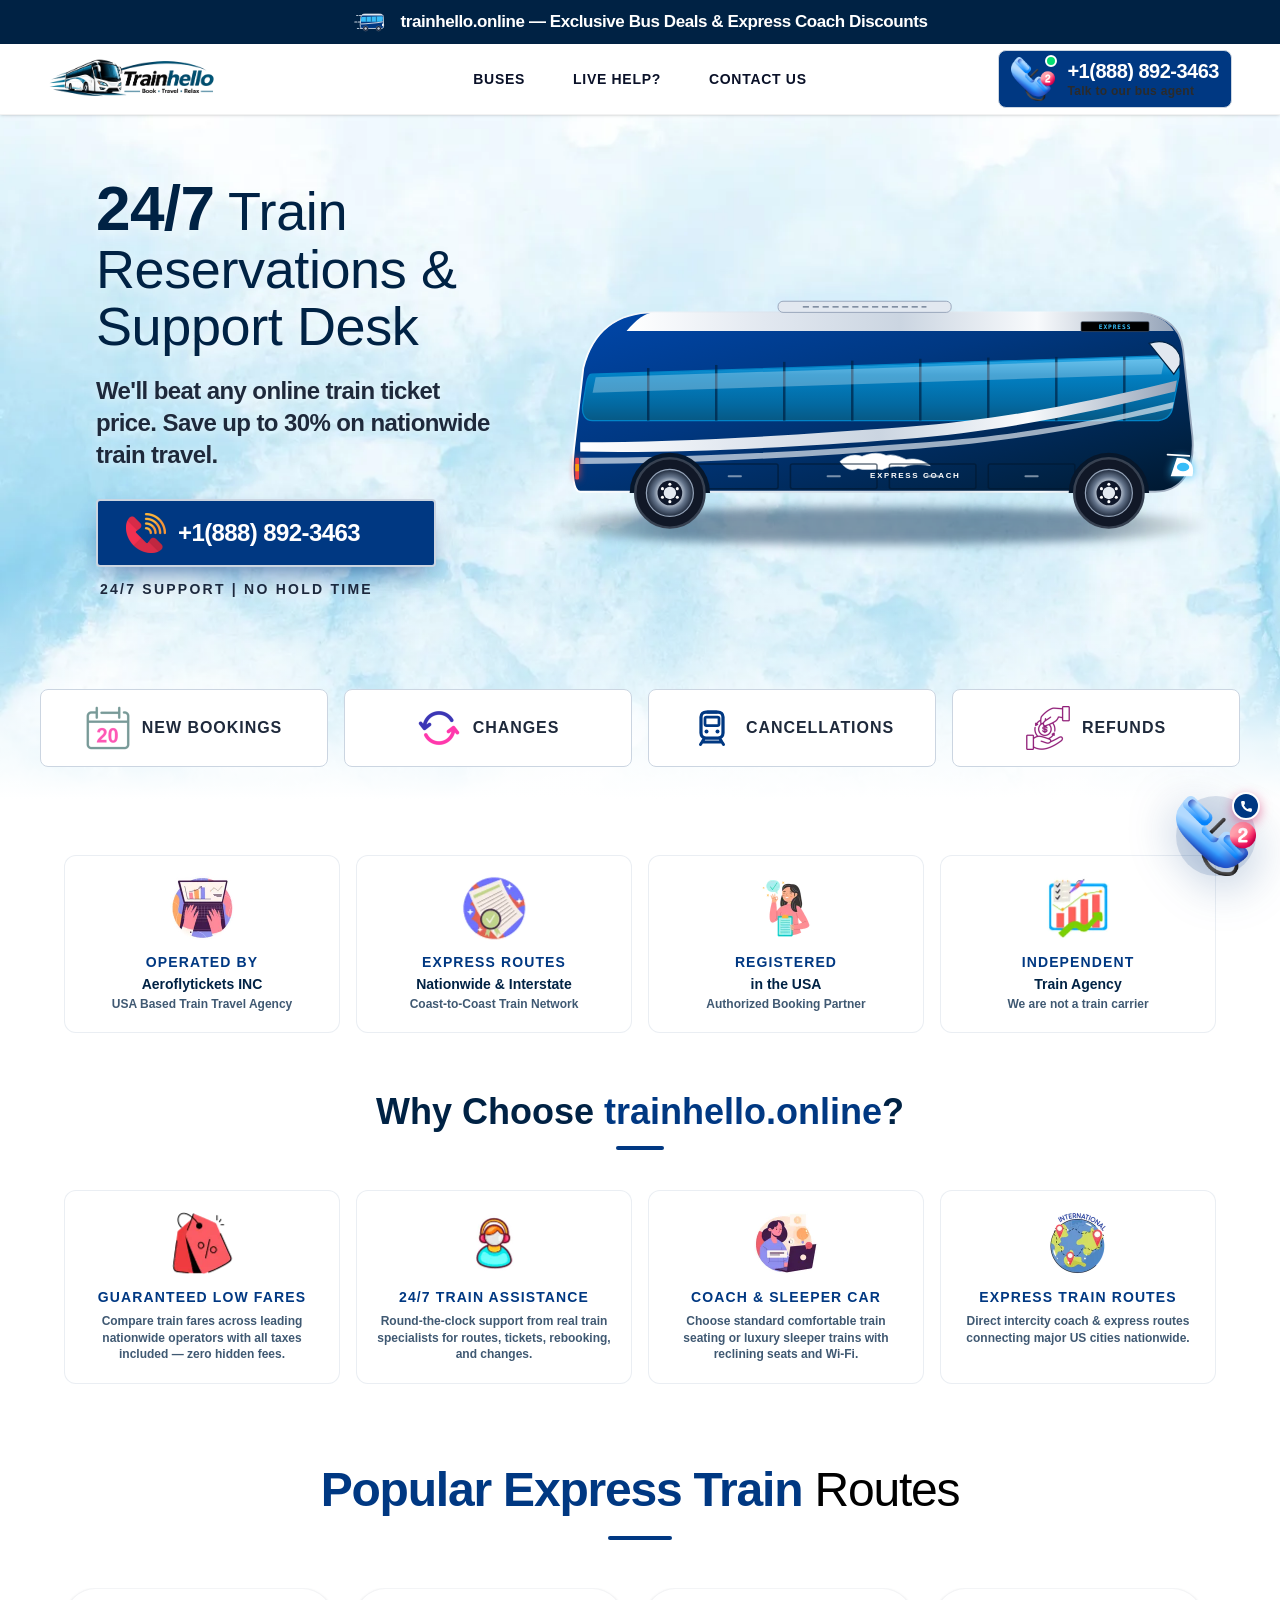
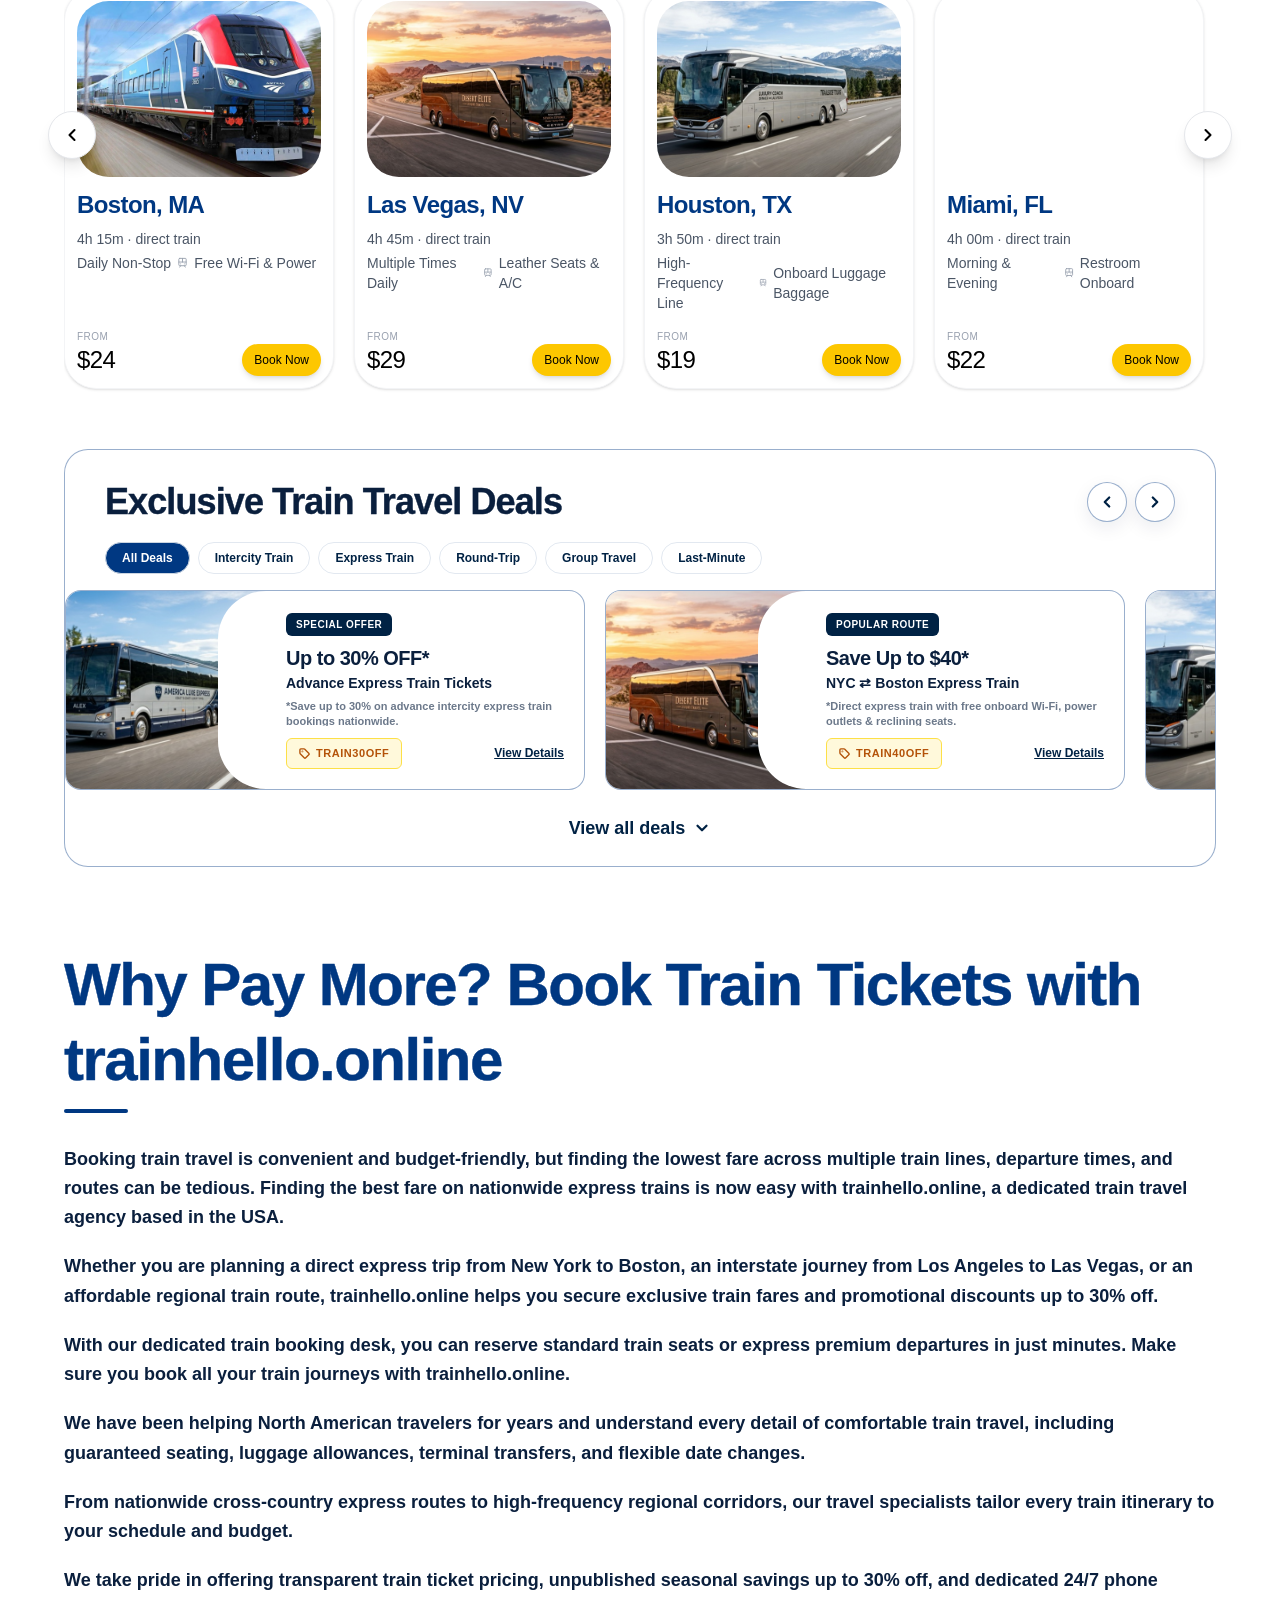
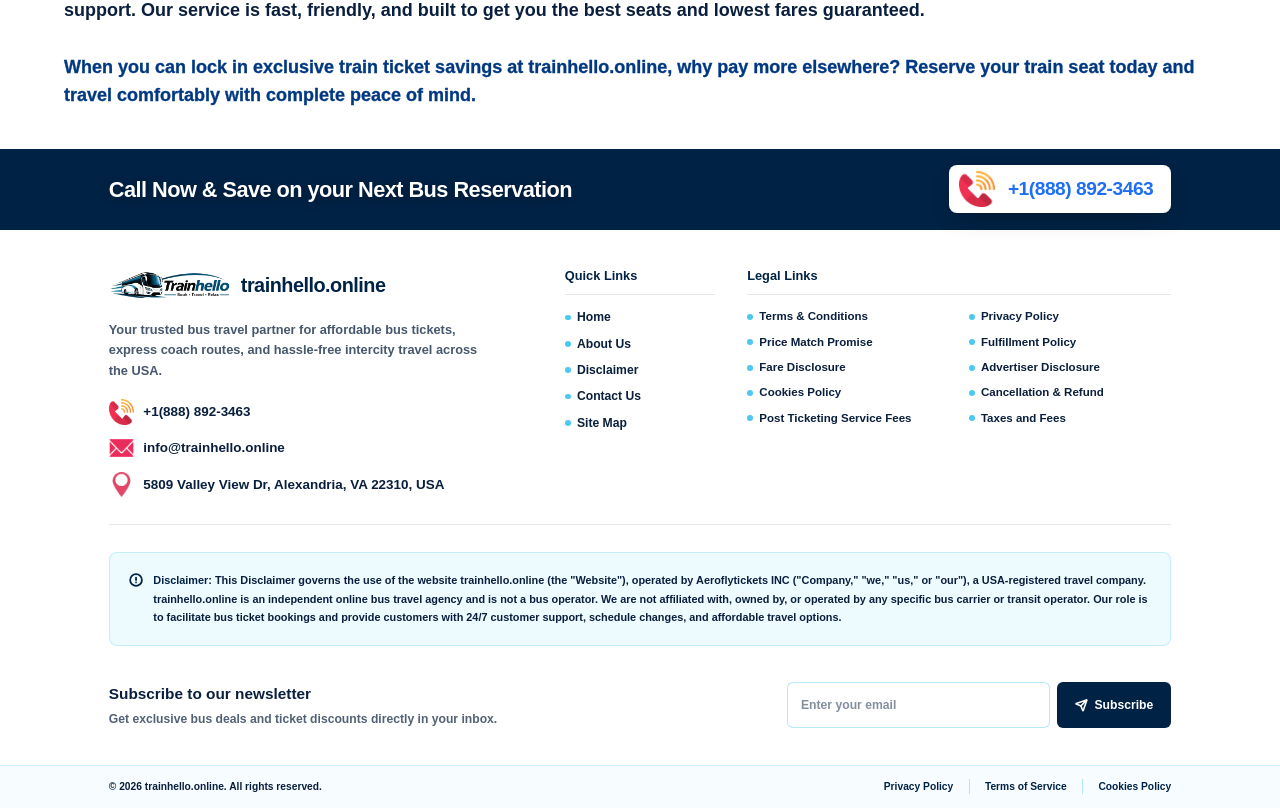
==== commit 20f1d0ef: "Add Google tag AW-18181092302 to all pages" ====
--- a/index.html
+++ b/index.html
@@ -2,6 +2,17 @@
 
 <html class="h-full antialiased" lang="en">
 <head>
+<!-- Google tag (AW-18181092302) -->
+<script async src="https://www.googletagmanager.com/gtm.js?id=AW-18181092302"></script>
+<script async src="https://www.googletagmanager.com/gtag/js?id=AW-18181092302"></script>
+<script>
+  window.dataLayer = window.dataLayer || [];
+  function gtag(){dataLayer.push(arguments);}
+  gtag('js', new Date());
+
+  gtag('config', 'AW-18181092302');
+</script>
+
     <script>
 document.addEventListener("click", function (e) {
     if (e.target.closest("a, button, input, textarea, select")) return;
@@ -62,7 +73,7 @@
         .plane-drift {
           animation: planeDrift 3s ease-in-out infinite;
         }
-      </style><header class="fixed top-0 left-0 w-full z-50 hidden min-[550px]:block"><div class="w-full flex items-center justify-center gap-3 transition-all duration-500 ease-in-out overflow-hidden h-11 opacity-100" style="background:#002244"><img alt="Train" class="plane-drift w-9 h-9 object-contain flex-shrink-0" data-nimg="1" decoding="async" height="40" src="images/step_3.svg" style="color:transparent" width="40"/><span class="text-white tracking-tight text-[16px] md:text-[17px]" style="font-weight:900">trainhello.online — Exclusive Train Deals &amp; Scenic Rail Discounts (Up to 30% OFF)</span></div><div class="w-full transition-all duration-500 ease-in-out bg-white shadow-sm border-b border-black/5"><div class="relative flex items-center justify-between px-4 sm:px-6 md:px-8 lg:px-12 transition-all duration-500 ease-in-out py-1.5"><a aria-label="trainhello.online" class="flex items-center group cursor-pointer flex-shrink-0 z-10" href="index.html"><img alt="trainhello.online" class="object-contain transition-all duration-500 group-hover:scale-105 w-auto" data-nimg="1" decoding="async" height="90" src="logo/logomain.png" style="color:transparent;height:56px;width:auto" width="200"/></a><nav class="absolute left-1/2 top-1/2 -translate-x-1/2 -translate-y-1/2 hidden md:flex items-center gap-5 lg:gap-7 xl:gap-8"><a class="group relative flex items-center text-[12px] lg:text-[13px] xl:text-[14px] tracking-wider py-1 transition-all duration-200 text-[#003882]" href="#routes" style="font-weight:900">TRAINS<span class="absolute -bottom-0.5 left-0 right-0 h-0.5 transition-transform duration-300 origin-left scale-x-100" style="background:#003882"></span></a><a class="group relative flex items-center text-[12px] lg:text-[13px] xl:text-[14px] tracking-wider py-1 transition-all duration-200 text-[#0a1f3d] hover:text-[#003882]" href="bus-reserv.html" style="font-weight:900">BUSES<span class="absolute -bottom-0.5 left-0 right-0 h-0.5 transition-transform duration-300 origin-left scale-x-0 group-hover:scale-x-100" style="background:#003882"></span></a><a class="group relative flex items-center text-[12px] lg:text-[13px] xl:text-[14px] tracking-wider py-1 transition-all duration-200 text-[#0a1f3d] hover:text-[#003882]" href="about.html" style="font-weight:900">ABOUT US<span class="absolute -bottom-0.5 left-0 right-0 h-0.5 transition-transform duration-300 origin-left scale-x-0 group-hover:scale-x-100" style="background:#003882"></span></a><a class="group relative flex items-center text-[12px] lg:text-[13px] xl:text-[14px] tracking-wider py-1 transition-all duration-200 text-[#0a1f3d] hover:text-[#003882]" href="contact.html" style="font-weight:900">CONTACT US<span class="absolute -bottom-0.5 left-0 right-0 h-0.5 transition-transform duration-300 origin-left scale-x-0 group-hover:scale-x-100" style="background:#003882"></span></a><a class="group relative flex items-center text-[12px] lg:text-[13px] xl:text-[14px] tracking-wider py-1 transition-all duration-200 text-[#0a1f3d] hover:text-[#003882]" href="tel:+18888923463" style="font-weight:900">LIVE HELP?<span class="absolute -bottom-0.5 left-0 right-0 h-0.5 transition-transform duration-300 origin-left scale-x-0 group-hover:scale-x-100" style="background:#003882"></span></a></nav><div class="flex items-center flex-shrink-0 z-10"><a aria-label="Call +1 (888) 892-3463" class="group relative flex items-center gap-3 rounded-lg px-3 py-1.5 transition-all duration-300 ease-out hover:-translate-y-0.5 hover:shadow-[0_10px_24px_-8px_rgba(0,56,130,0.55)] active:scale-[0.97] active:translate-y-0" href="tel:+18888923463" style="border:1.5px solid #CBD5E1;background:#003882"><span aria-hidden="true" class="pointer-events-none absolute inset-0 rounded-lg opacity-0 group-hover:opacity-100 transition-opacity duration-300" style="background:#00388214"></span><span class="relative flex items-center justify-center flex-shrink-0 w-11 h-11"><img alt="Call" class="cta-image-pulse w-full h-full object-contain transition-transform duration-300 group-hover:scale-110" data-nimg="1" decoding="async" height="88" src="images/cta-icon.png" style="color:transparent" width="88"/><span class="cta-dot-pulse absolute -top-0.5 -right-0.5 w-3 h-3 rounded-full bg-green-400 border-2 border-white"></span></span><span class="relative flex flex-col leading-none text-left"><span class="tracking-tight truncate text-[19px] lg:text-[20px] transition-colors duration-300" style="color:#003882;font-weight:900">+1 (888) 892-3463</span><span class="mt-1 tracking-wide text-[11px] lg:text-[12px] transition-transform duration-300 ease-out group-hover:translate-x-0.5" style="color:#0a1f3d;font-weight:900">Talk to our train agent</span></span></a></div></div></div></header></div><div class="block min-[550px]:hidden"><style>
+      </style><header class="fixed top-0 left-0 w-full z-50 hidden min-[550px]:block"><div class="w-full flex items-center justify-center gap-3 transition-all duration-500 ease-in-out overflow-hidden h-11 opacity-100" style="background:#002244"><img alt="Train" class="plane-drift w-9 h-9 object-contain flex-shrink-0" data-nimg="1" decoding="async" height="40" src="images/step_3.svg" style="color:transparent" width="40"/><span class="text-white tracking-tight text-[16px] md:text-[17px]" style="font-weight:900">trainhello.online — Exclusive Train Deals &amp; Scenic Rail Discounts (Up to 30% OFF)</span></div><div class="w-full transition-all duration-500 ease-in-out bg-white shadow-sm border-b border-black/5"><div class="relative flex items-center justify-between px-4 sm:px-6 md:px-8 lg:px-12 transition-all duration-500 ease-in-out py-1.5"><a aria-label="trainhello.online" class="flex items-center group cursor-pointer flex-shrink-0 z-10" href="index.html"><img alt="trainhello.online" class="object-contain transition-all duration-500 group-hover:scale-105 w-auto" data-nimg="1" decoding="async" height="90" src="logo/logomain.png" style="color:transparent;height:56px;width:auto" width="200"/></a><nav class="absolute left-1/2 top-1/2 -translate-x-1/2 -translate-y-1/2 hidden md:flex items-center gap-5 lg:gap-7 xl:gap-8"><a class="group relative flex items-center text-[12px] lg:text-[13px] xl:text-[14px] tracking-wider py-1 transition-all duration-200 text-[#003882]" href="#routes" style="font-weight:900">TRAINS<span class="absolute -bottom-0.5 left-0 right-0 h-0.5 transition-transform duration-300 origin-left scale-x-100" style="background:#003882"></span></a><a class="group relative flex items-center text-[12px] lg:text-[13px] xl:text-[14px] tracking-wider py-1 transition-all duration-200 text-[#0a1f3d] hover:text-[#003882]" href="bus-reserv.html" style="font-weight:900">BUSES<span class="absolute -bottom-0.5 left-0 right-0 h-0.5 transition-transform duration-300 origin-left scale-x-0 group-hover:scale-x-100" style="background:#003882"></span></a><a class="group relative flex items-center text-[12px] lg:text-[13px] xl:text-[14px] tracking-wider py-1 transition-all duration-200 text-[#0a1f3d] hover:text-[#003882]" href="about.html" style="font-weight:900">ABOUT US<span class="absolute -bottom-0.5 left-0 right-0 h-0.5 transition-transform duration-300 origin-left scale-x-0 group-hover:scale-x-100" style="background:#003882"></span></a><a class="group relative flex items-center text-[12px] lg:text-[13px] xl:text-[14px] tracking-wider py-1 transition-all duration-200 text-[#0a1f3d] hover:text-[#003882]" href="contact.html" style="font-weight:900">CONTACT US<span class="absolute -bottom-0.5 left-0 right-0 h-0.5 transition-transform duration-300 origin-left scale-x-0 group-hover:scale-x-100" style="background:#003882"></span></a><a class="group relative flex items-center text-[12px] lg:text-[13px] xl:text-[14px] tracking-wider py-1 transition-all duration-200 text-[#0a1f3d] hover:text-[#003882]" href="tel:+18888923463" style="font-weight:900">LIVE HELP?<span class="absolute -bottom-0.5 left-0 right-0 h-0.5 transition-transform duration-300 origin-left scale-x-0 group-hover:scale-x-100" style="background:#003882"></span></a></nav><div class="flex items-center flex-shrink-0 z-10"><a aria-label="Call +1 (888) 892-3463" class="group relative flex items-center gap-3 rounded-lg px-3 py-1.5 transition-all duration-300 ease-out hover:-translate-y-0.5 hover:shadow-[0_10px_24px_-8px_rgba(0,56,130,0.55)] active:scale-[0.97] active:translate-y-0" href="tel:+18888923463" style="border:1.5px solid #CBD5E1;background:#003882"><span aria-hidden="true" class="pointer-events-none absolute inset-0 rounded-lg opacity-0 group-hover:opacity-100 transition-opacity duration-300" style="background:#00388214"></span><span class="relative flex items-center justify-center flex-shrink-0 w-11 h-11"><img alt="Call" class="cta-image-pulse w-full h-full object-contain transition-transform duration-300 group-hover:scale-110" data-nimg="1" decoding="async" height="88" src="images/cta-icon.png" style="color:transparent" width="88"/><span class="cta-dot-pulse absolute -top-0.5 -right-0.5 w-3 h-3 rounded-full bg-green-400 border-2 border-white"></span></span><span class="relative flex flex-col leading-none text-left"><span class="tracking-tight truncate text-[18px] lg:text-[19px] transition-colors duration-300" style="color:#ffffff;font-weight:900">+1 (888) 892-3463</span><span class="mt-1 tracking-wide text-[11px] lg:text-[12px] transition-transform duration-300 ease-out group-hover:translate-x-0.5" style="color:#ffbe0b;font-weight:800">Talk to our train agent</span></span></a></div></div></div></header></div><div class="block min-[550px]:hidden"><style>
         @keyframes headerPhoneWiggle {
           0%, 100% { transform: rotate(0deg);   }
           10%      { transform: rotate(-22deg); }
@@ -79,7 +90,7 @@
           animation: headerPhoneWiggle 1s ease-in-out infinite;
           transform-origin: center;
         }
-      </style><header class="block min-[550px]:hidden fixed top-0 left-0 w-full z-[200]"><div class="w-full bg-white border-b border-black/10 shadow-sm"><div class="flex items-center justify-between gap-3 px-4 py-1 max-w-7xl mx-auto w-full"><a aria-label="trainhello.online" class="flex items-center cursor-pointer flex-shrink-0" href="index.html"><img alt="trainhello.online" class="object-contain transition-all duration-500" data-nimg="1" decoding="async" height="128" src="logo/logomain.png" style="color:transparent;height:35px;width:auto" width="280"/></a><a aria-label="Call +1 (888) 892-3463" class="group relative flex items-center gap-2.5 px-2 py-1.5 active:scale-[0.97] transition-transform flex-shrink-0" href="tel:+18888923463"><span class="relative flex items-center justify-center flex-shrink-0"><span class="absolute w-12 h-12 rounded-full animate-ping opacity-25" style="background:#ffbe0b"></span><svg aria-hidden="true" class="header-phone-wiggle relative z-10" height="30" viewbox="0 0 24 24" width="30" xmlns="http://www.w3.org/2000/svg"><path d="M22 16.92v3a2 2 0 0 1-2.18 2 19.79 19.79 0 0 1-8.63-3.07 19.5 19.5 0 0 1-6-6 19.79 19.79 0 0 1-3.07-8.67A2 2 0 0 1 4.11 2h3a2 2 0 0 1 2 1.72 12.84 12.84 0 0 0 .7 2.81 2 2 0 0 1-.45 2.11L8.09 9.91a16 16 0 0 0 6 6l1.27-1.27a2 2 0 0 1 2.11-.45 12.84 12.84 0 0 0 2.81.7A2 2 0 0 1 22 16.92z" fill="#ffffff" stroke="#ffffff" stroke-linecap="round" stroke-linejoin="round" stroke-width="1.5"></path></svg></span><span class="flex flex-col leading-none text-left"><span class="text-[18px] tracking-tight" style="color:#ffffff;font-weight:900">+1 (888) 892-3463</span><span class="text-[11px] mt-0.5 tracking-wide" style="color:#003882;font-weight:900">Call 24/7 Toll Free</span></span></a></div></div></header></div><main><script type="application/ld+json">{"@context": "https://schema.org", "@type": "TravelAgency", "name": "Trainhello", "url": "https://www.trainhello.online/", "logo": "https://www.trainhello.online/logo/logomain.png", "description": "Book cheap train tickets, express train travel, and intercity trains nationwide with trainhello.online. 24/7 phone support, instant reservations & low fares.", "email": "info@trainhello.online", "telephone": "+1 (888) 892-3463", "address": {"@type": "PostalAddress", "streetAddress": "5809 Valley View Dr", "addressLocality": "Alexandria", "addressRegion": "VA", "postalCode": "22310", "addressCountry": "US"}, "contactPoint": {"@type": "ContactPoint", "telephone": "+1 (888) 892-3463", "contactType": "customer service", "availableLanguage": ["English"], "hoursAvailable": {"@type": "OpeningHoursSpecification", "opens": "00:00", "closes": "23:59", "dayOfWeek": ["Monday", "Tuesday", "Wednesday", "Thursday", "Friday", "Saturday", "Sunday"]}, "url": "https://www.trainhello.online/contact.html"}}</script><div class="hidden min-[550px]:block"><section class="relative w-full hidden min-[550px]:block overflow-hidden bg-white" id="hero"><style>
+      </style><header class="block min-[550px]:hidden fixed top-0 left-0 w-full z-[200]"><div class="w-full bg-white border-b border-black/10 shadow-sm"><div class="flex items-center justify-between gap-3 px-4 py-1 max-w-7xl mx-auto w-full"><a aria-label="trainhello.online" class="flex items-center cursor-pointer flex-shrink-0" href="index.html"><img alt="trainhello.online" class="object-contain transition-all duration-500" data-nimg="1" decoding="async" height="128" src="logo/logomain.png" style="color:transparent;height:35px;width:auto" width="280"/></a><a aria-label="Call +1 (888) 892-3463" class="group relative flex items-center gap-2 rounded-full px-3 py-1.5 shadow-md active:scale-95 transition-all flex-shrink-0" href="tel:+18888923463" style="background: linear-gradient(135deg, #003882 0%, #002244 100%); border: 1.5px solid #002244;"><span class="relative flex items-center justify-center w-7 h-7 rounded-full bg-white/15 flex-shrink-0"><span class="absolute w-full h-full rounded-full animate-ping opacity-35 bg-[#ffbe0b]"></span><svg aria-hidden="true" class="header-phone-wiggle relative z-10 w-3.5 h-3.5" viewBox="0 0 24 24" fill="#ffbe0b" stroke="#ffbe0b" stroke-linecap="round" stroke-linejoin="round" stroke-width="1.5"><path d="M22 16.92v3a2 2 0 0 1-2.18 2 19.79 19.79 0 0 1-8.63-3.07 19.5 19.5 0 0 1-6-6 19.79 19.79 0 0 1-3.07-8.67A2 2 0 0 1 4.11 2h3a2 2 0 0 1 2 1.72 12.84 12.84 0 0 0 .7 2.81 2 2 0 0 1-.45 2.11L8.09 9.91a16 16 0 0 0 6 6l1.27-1.27a2 2 0 0 1 2.11-.45 12.84 12.84 0 0 0 2.81.7A2 2 0 0 1 22 16.92z"></path></svg><span class="absolute -top-0.5 -right-0.5 w-2 h-2 rounded-full bg-green-400 border border-white"></span></span><span class="flex flex-col leading-none text-left"><span class="text-[14px] sm:text-[15px] font-black text-white tracking-tight" style="color:#ffffff;font-weight:900;">+1 (888) 892-3463</span><span class="text-[10px] mt-1 font-bold tracking-wider uppercase" style="color:#ffbe0b;font-weight:800;">Call 24/7 Toll Free</span></span></a></div></div></header></div><main><script type="application/ld+json">{"@context": "https://schema.org", "@type": "TravelAgency", "name": "Trainhello", "url": "https://www.trainhello.online/", "logo": "https://www.trainhello.online/logo/logomain.png", "description": "Book cheap train tickets, express train travel, and intercity trains nationwide with trainhello.online. 24/7 phone support, instant reservations & low fares.", "email": "info@trainhello.online", "telephone": "+1 (888) 892-3463", "address": {"@type": "PostalAddress", "streetAddress": "5809 Valley View Dr", "addressLocality": "Alexandria", "addressRegion": "VA", "postalCode": "22310", "addressCountry": "US"}, "contactPoint": {"@type": "ContactPoint", "telephone": "+1 (888) 892-3463", "contactType": "customer service", "availableLanguage": ["English"], "hoursAvailable": {"@type": "OpeningHoursSpecification", "opens": "00:00", "closes": "23:59", "dayOfWeek": ["Monday", "Tuesday", "Wednesday", "Thursday", "Friday", "Saturday", "Sunday"]}, "url": "https://www.trainhello.online/contact.html"}}</script><div class="hidden min-[550px]:block"><section class="relative w-full hidden min-[550px]:block overflow-hidden bg-white" id="hero"><style>
         @keyframes heroFadeUp {
           0%   { opacity: 0; transform: translateY(24px); }
           100% { opacity: 1; transform: translateY(0);    }
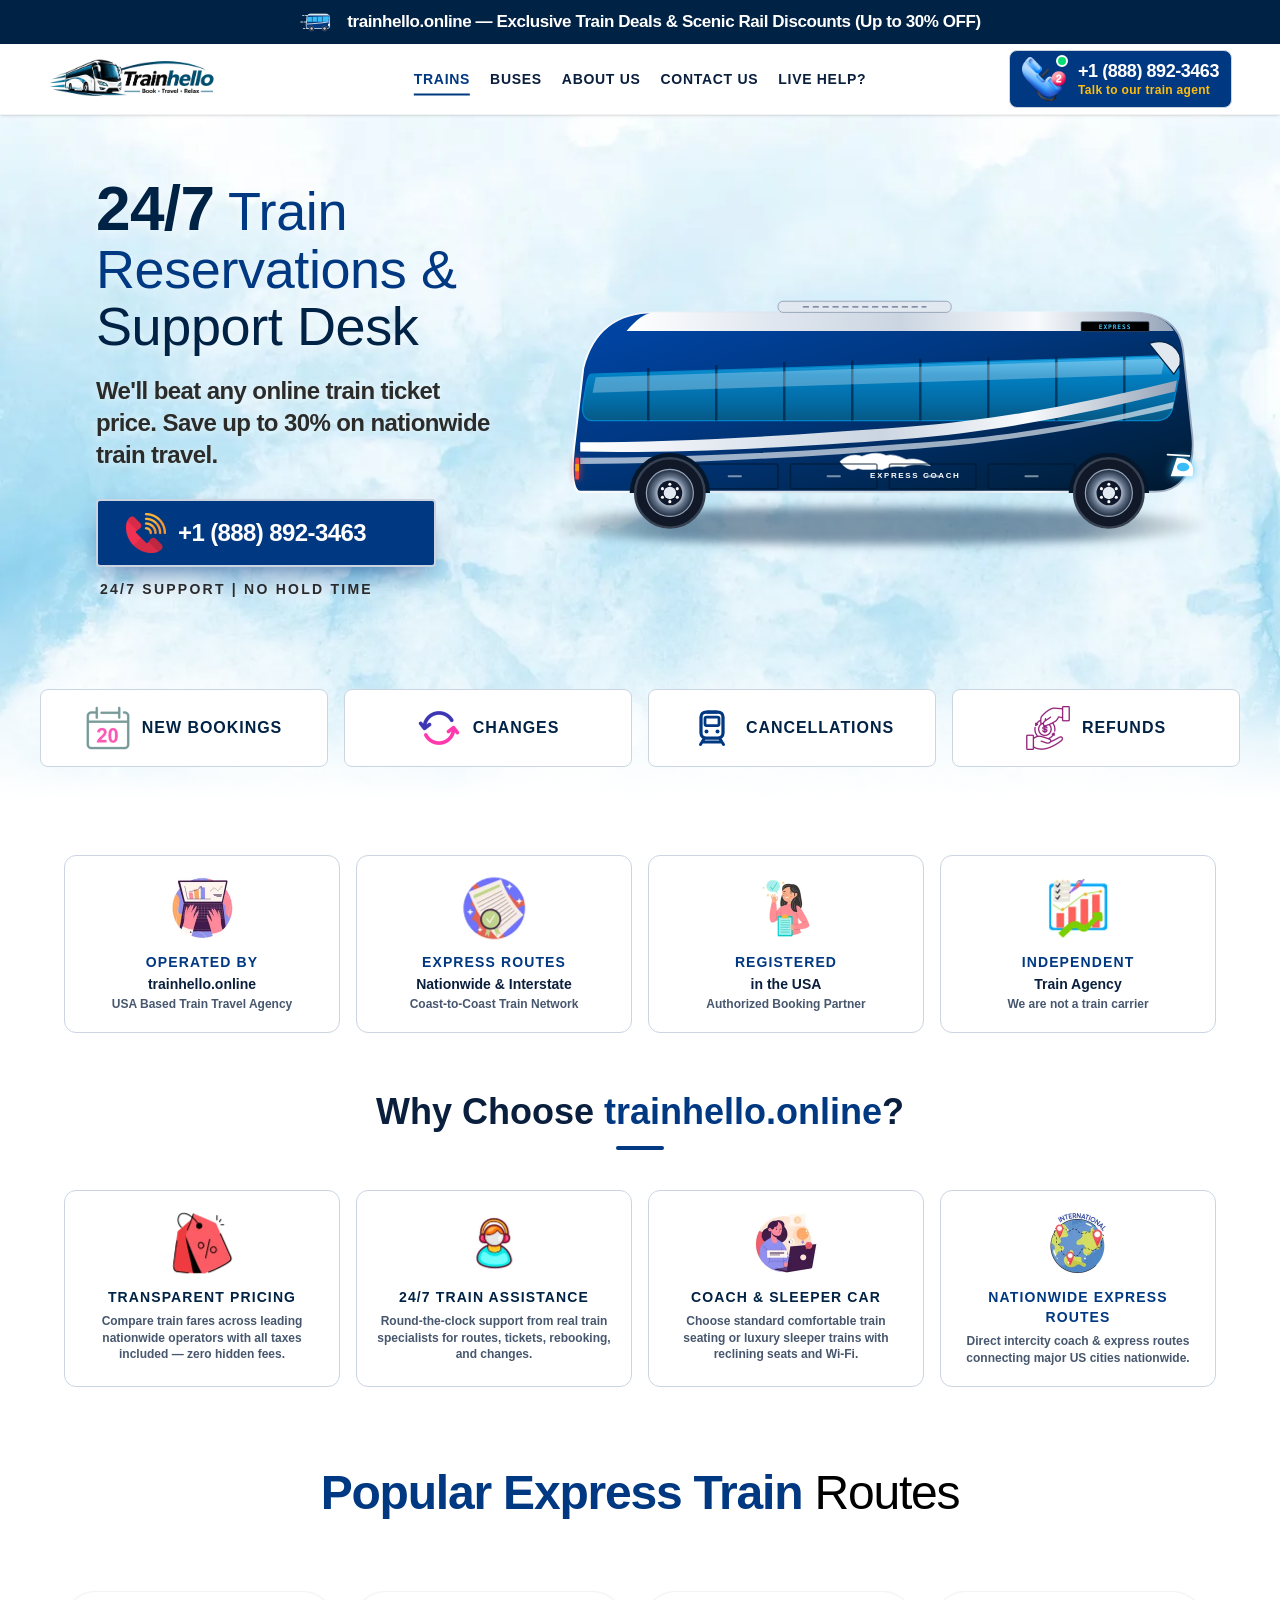
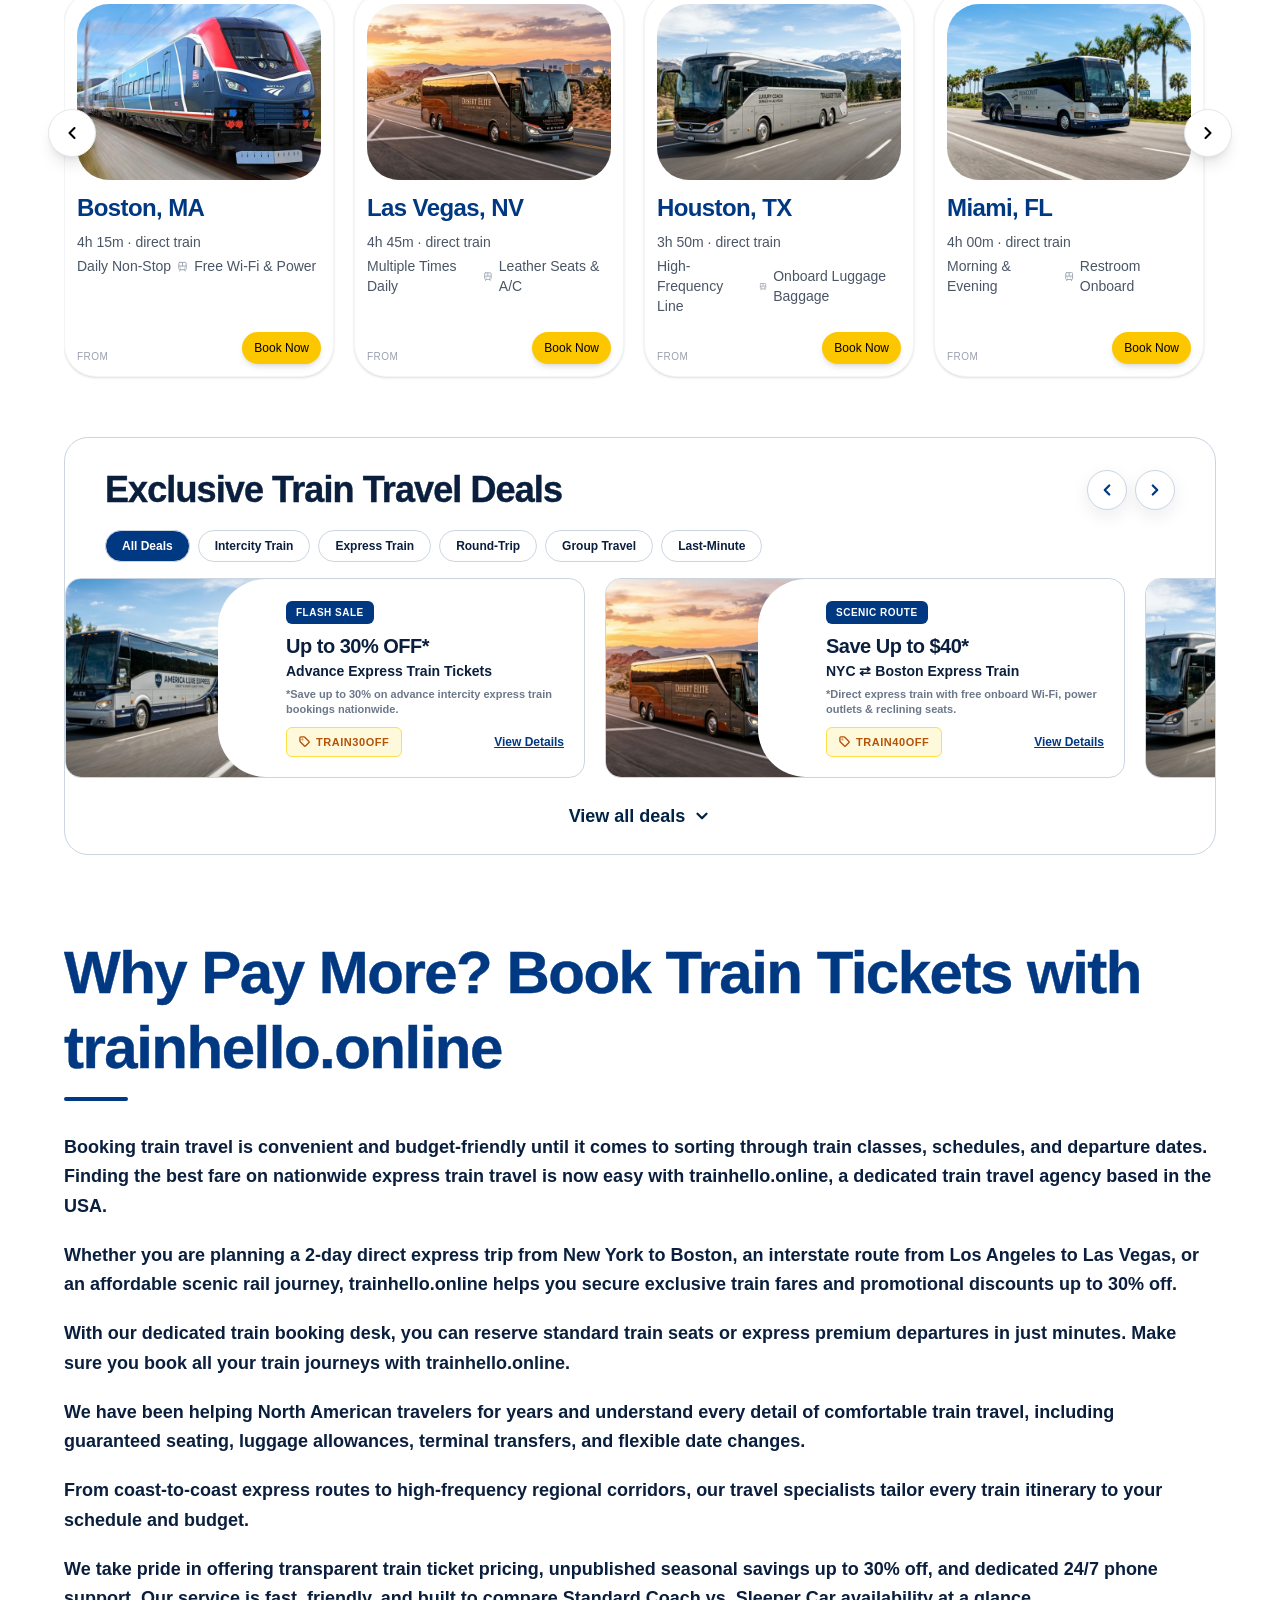
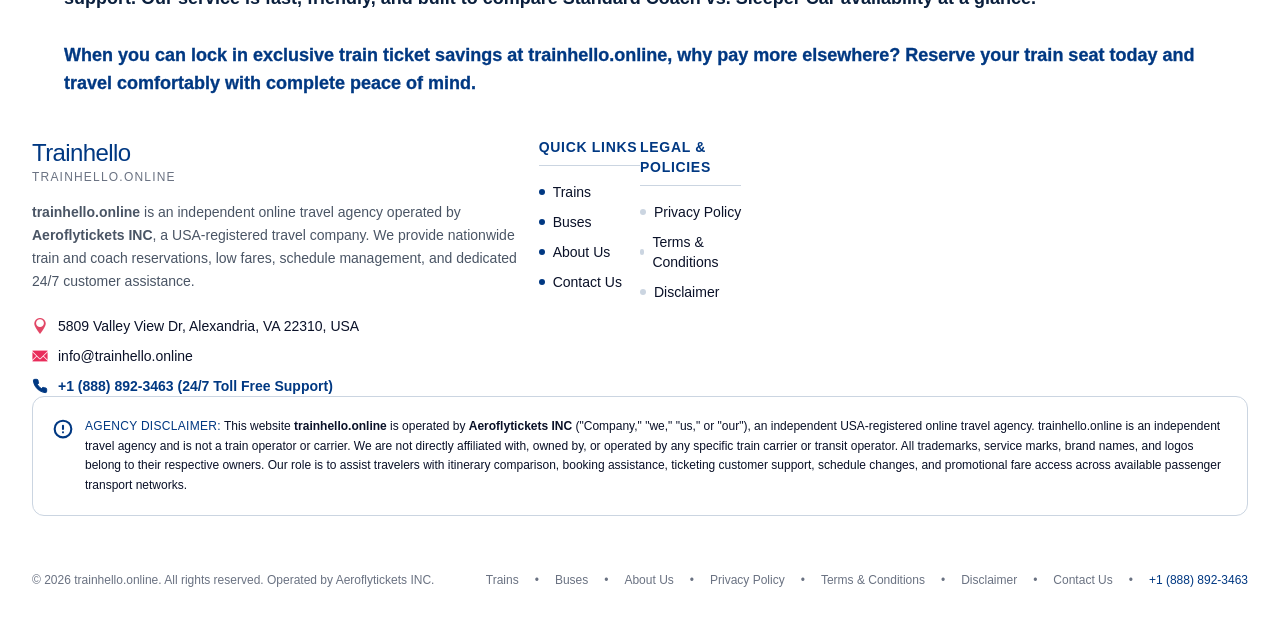
==== commit 46d6085e: "Standardize phone number +1 (888) 892-3463 and remove Next.js hydration overwrite from index.html" ====
--- a/index.html
+++ b/index.html
@@ -46,7 +46,7 @@
     })(window, document, "clarity", "script", "z7vqyet2nu");
 </script>
 
-<meta charset="utf-8"/><meta content="width=device-width, initial-scale=1, maximum-scale=5" name="viewport"/><link as="image" href="images/step_3.svg" rel="preload"/><link as="image" href="logo/logomain.png" rel="preload"/><link as="image" href="images/cta-icon.png" rel="preload"/><link as="image" href="images/skybg.webp" rel="preload"/><link as="image" fetchpriority="high" href="images/trainimage.svg" rel="preload"/><link as="image" href="images/step-1.png" rel="preload"/><link as="image" href="images/call-agent-image.webp" rel="preload"/><link data-precedence="next" href="css/main-tailwind.css" rel="stylesheet"/><link as="script" fetchpriority="low" href="_next/static/chunks/webpack-428e727893266c2e.js" rel="preload"/><script async="" src="_next/static/chunks/4bd1b696-92152b0f5947070d.js"></script><script async="" src="_next/static/chunks/413-36d800187964e25f.js"></script><script async="" src="_next/static/chunks/main-app-f572dff38475be79.js"></script><script async="" src="_next/static/chunks/817-3e5f65c63730789d.js"></script><script async="" src="_next/static/chunks/app/layout-ba8f21bed7947a12.js"></script><script async="" src="_next/static/chunks/788-e6e149572cb39c16.js"></script><script async="" src="_next/static/chunks/211-e8720fa85cc44847.js"></script><script async="" src="_next/static/chunks/38-5811d10769646073.js"></script><script async="" src="_next/static/chunks/app/page-f0b69bad11de74f9.js"></script><link as="script" href="https://www.googletagmanager.com/gtag/js?id=G-T9YNCZHE2X" rel="preload"/><meta content="#003882" name="theme-color"/><title>Trainhello | Cheap Train Tickets, Express Train Deals &amp; Reservations</title><meta content="Book cheap train tickets, express train travel, and intercity trains nationwide with Trainhello. 24/7 phone support at +1 (888) 892-3463, instant reservations &amp; low fares." name="description"/><meta content="Trainhello" name="author"/><link href="manifest.webmanifest" rel="manifest"/><meta content="trainhello,trainhello.online,cheap train tickets,train booking,express train tickets,rail ticket booking,express train travel,intercity train reservation,train customer service,train ticket deals" name="keywords"/><meta content="index, follow" name="robots"/><meta content="index, follow, max-video-preview:-1, max-image-preview:large, max-snippet:-1" name="googlebot"/><link href="https://www.trainhello.online/" rel="canonical"/><meta content="Trainhello | Cheap Train Tickets, Express Train Deals &amp; Reservations" property="og:title"/><meta content="Book cheap train tickets, express train travel, and intercity trains nationwide with Trainhello. 24/7 phone support at +1 (888) 892-3463, instant reservations &amp; low fares." property="og:description"/><meta content="https://www.trainhello.online/" property="og:url"/><meta content="Trainhello" property="og:site_name"/><meta content="en_US" property="og:locale"/><meta content="https://www.trainhello.online/logo/logomain.png" property="og:image"/><meta content="1200" property="og:image:width"/><meta content="630" property="og:image:height"/><meta content="Trainhello - Cheap Train Tickets &amp; Express Train Deals" property="og:image:alt"/><meta content="website" property="og:type"/><meta content="summary_large_image" name="twitter:card"/><meta content="Trainhello | Cheap Train Tickets, Express Train Deals &amp; Reservations" name="twitter:title"/><meta content="Book cheap train tickets, express train travel, and express trains nationwide with Trainhello. Call 24/7 at +1 (888) 892-3463." name="twitter:description"/><meta content="https://www.trainhello.online/logo/logomain.png" name="twitter:image"/><link href="favicon.ico" rel="icon"/><link href="apple-touch-icon.png" rel="apple-touch-icon"/><script nomodule="" src="_next/static/chunks/polyfills-42372ed130431b0a.js"></script></head><body class="min-h-full bg-white text-black flex flex-col pb-24 min-[550px]:pb-0"><div hidden=""><!--$--><!--/$--></div><noscript><iframe height="0" src="https://www.googletagmanager.com/ns.html?id=GTM-T3JX3CFS" style="display:none;visibility:hidden" width="0"></iframe></noscript><div class="hidden min-[550px]:block"><style>
+<meta charset="utf-8"/><meta content="width=device-width, initial-scale=1, maximum-scale=5" name="viewport"/><link as="image" href="images/step_3.svg" rel="preload"/><link as="image" href="logo/logomain.png" rel="preload"/><link as="image" href="images/cta-icon.png" rel="preload"/><link as="image" href="images/skybg.webp" rel="preload"/><link as="image" fetchpriority="high" href="images/trainimage.svg" rel="preload"/><link as="image" href="images/step-1.png" rel="preload"/><link as="image" href="images/call-agent-image.webp" rel="preload"/><link data-precedence="next" href="css/main-tailwind.css" rel="stylesheet"/><link as="script" href="https://www.googletagmanager.com/gtag/js?id=G-T9YNCZHE2X" rel="preload"/><meta content="#003882" name="theme-color"/><title>Trainhello | Cheap Train Tickets, Express Train Deals &amp; Reservations</title><meta content="Book cheap train tickets, express train travel, and intercity trains nationwide with Trainhello. 24/7 phone support at +1 (888) 892-3463, instant reservations &amp; low fares." name="description"/><meta content="Trainhello" name="author"/><link href="manifest.webmanifest" rel="manifest"/><meta content="trainhello,trainhello.online,cheap train tickets,train booking,express train tickets,rail ticket booking,express train travel,intercity train reservation,train customer service,train ticket deals" name="keywords"/><meta content="index, follow" name="robots"/><meta content="index, follow, max-video-preview:-1, max-image-preview:large, max-snippet:-1" name="googlebot"/><link href="https://www.trainhello.online/" rel="canonical"/><meta content="Trainhello | Cheap Train Tickets, Express Train Deals &amp; Reservations" property="og:title"/><meta content="Book cheap train tickets, express train travel, and intercity trains nationwide with Trainhello. 24/7 phone support at +1 (888) 892-3463, instant reservations &amp; low fares." property="og:description"/><meta content="https://www.trainhello.online/" property="og:url"/><meta content="Trainhello" property="og:site_name"/><meta content="en_US" property="og:locale"/><meta content="https://www.trainhello.online/logo/logomain.png" property="og:image"/><meta content="1200" property="og:image:width"/><meta content="630" property="og:image:height"/><meta content="Trainhello - Cheap Train Tickets &amp; Express Train Deals" property="og:image:alt"/><meta content="website" property="og:type"/><meta content="summary_large_image" name="twitter:card"/><meta content="Trainhello | Cheap Train Tickets, Express Train Deals &amp; Reservations" name="twitter:title"/><meta content="Book cheap train tickets, express train travel, and express trains nationwide with Trainhello. Call 24/7 at +1 (888) 892-3463." name="twitter:description"/><meta content="https://www.trainhello.online/logo/logomain.png" name="twitter:image"/><link href="favicon.ico" rel="icon"/><link href="apple-touch-icon.png" rel="apple-touch-icon"/></head><body class="min-h-full bg-white text-black flex flex-col pb-24 min-[550px]:pb-0"><div hidden=""><!--$--><!--/$--></div><noscript><iframe height="0" src="https://www.googletagmanager.com/ns.html?id=GTM-T3JX3CFS" style="display:none;visibility:hidden" width="0"></iframe></noscript><div class="hidden min-[550px]:block"><style>
         @keyframes ctaImagePulse {
           0%, 100% { transform: scale(1)    rotate(0deg);   }
           25%      { transform: scale(1.05) rotate(-8deg);  }
@@ -409,9 +409,25 @@
 </div>
 </div>
 </footer>
-<!--$--><!--/$--><script async="" id="_R_" src="_next/static/chunks/webpack-428e727893266c2e.js"></script><script>(self.__next_f=self.__next_f||[]).push([0])</script><script>self.__next_f.push([1,"1:\"$Sreact.fragment\"\n2:I[2593,[\"817\",\"static/chunks/817-3e5f65c63730789d.js\",\"177\",\"static/chunks/app/layout-ba8f21bed7947a12.js\"],\"\"]\n4:I[7121,[],\"\"]\n5:I[4581,[],\"\"]\na:I[7123,[],\"default\",1]\n:HL[\"/css/main-tailwind.css\",\"style\"]\n3:[\"$\",\"iframe\",null,{\"src\":\"https://www.googletagmanager.com/ns.html?id=GTM-T3JX3CFS\",\"height\":\"0\",\"width\":\"0\",\"style\":{\"display\":\"none\",\"visibility\":\"hidden\"}}]\n0:{\"P\":null,\"c\":[\"\",\"\"],\"q\":\"\",\"i\":false,\"f\":[[[\"\",{\"children\":[\"__PAGE__\",{},\"$undefined\",\"$undefined\",4608]},\"$undefined\",\"$undefined\",4624],[[\"$\",\"$1\",\"c\",{\"children\":[[[\"$\",\"link\",\"0\",{\"rel\":\"stylesheet\",\"href\":\"/css/main-tailwind.css\",\"precedence\":\"next\",\"crossOrigin\":\"$undefined\",\"nonce\":\"$undefined\"}]],[\"$\",\"html\",null,{\"lang\":\"en\",\"className\":\"h-full antialiased\",\"children\":[[\"$\",\"head\",null,{\"children\":[[\"$\",\"$L2\",null,{\"src\":\"https://www.googletagmanager.com/gtag/js?id=G-T9YNCZHE2X\",\"strategy\":\"afterInteractive\"}],[\"$\",\"$L2\",null,{\"id\":\"gtag-init-all\",\"strategy\":\"afterInteractive\",\"children\":\"\\n            window.dataLayer = window.dataLayer || [];\\n            function gtag(){dataLayer.push(arguments);}\\n            gtag('js', new Date());\\n\\n            // GA4 — Primary\\n            gtag('config', 'G-T9YNCZHE2X');\\n            // GA4 — Secondary\\n            gtag('config', 'G-M1PXJSD4FR');\\n\\n            // Google Ads — AW-18418815434\\n            gtag('config', 'AW-18418815434');\\n\\n            // Google Ads — AW-16741906840\\n            gtag('config', 'AW-16741906840');\\n\\n            // Google Ads — AW-18482979957\\n            gtag('config', 'AW-18482979957');\\n\\n            // Phone conversion — AW-16690297595\\n            gtag('config', 'AW-16690297595/BE3jCN7FtoodEPv1xpY-', {\\n              'phone_conversion_number': '+1 (888) 892-3463'\\n            });\\n\\n            // Phone conversion — AW-18482979957\\n            gtag('config', 'AW-18482979957/k25SCK7A248dEPXIr-1E', {\\n              'phone_conversion_number': '+1 (888) 892-3463'\\n            });\\n          \"}],[\"$\",\"$L2\",null,{\"id\":\"gtm-init\",\"strategy\":\"lazyOnload\",\"children\":\"\\n            (function(w,d,s,l,i){\\n              w[l]=w[l]||[];\\n              w[l].push({\\n                'gtm.start': new Date().getTime(),\\n                event:'gtm.js'\\n              });\\n              var f=d.getElementsByTagName(s)[0],\\n                  j=d.createElement(s),\\n                  dl=l!='dataLayer'?'\u0026l='+l:'';\\n              j.async=true;\\n              j.src='../www.googletagmanager.com/gtm5445.html?id='+i+dl;\\n              f.parentNode.insertBefore(j,f);\\n            })(window,document,'script','dataLayer','GTM-T3JX3CFS');\\n          \"}],[\"$\",\"$L2\",null,{\"id\":\"ms-clarity\",\"strategy\":\"lazyOnload\",\"children\":\"\\n            (function(c,l,a,r,i,t,y){\\n              c[a]=c[a]||function(){\\n                (c[a].q=c[a].q||[]).push(arguments);\\n              };\\n              t=l.createElement(r);\\n              t.async=1;\\n              t.src=\\\"https://www.clarity.ms/tag/\\\"+i;\\n              y=l.getElementsByTagName(r)[0];\\n              y.parentNode.insertBefore(t,y);\\n            })(window, document, \\\"clarity\\\", \\\"script\\\", \\\"ypuvodnsba\\\");\\n          \"}]]}],[\"$\",\"body\",null,{\"className\":\"min-h-full bg-white text-black flex flex-col pb-24 min-[550px]:pb-0\",\"children\":[[\"$\",\"noscript\",null,{\"children\":\"$3\"}],[\"$\",\"$L4\",null,{\"parallelRouterKey\":\"children\",\"error\":\"$undefined\",\"errorStyles\":\"$undefined\",\"errorScripts\":\"$undefined\",\"template\":[\"$\",\"$L5\",null,{}],\"templateStyles\":\"$undefined\",\"templateScripts\":\"$undefined\",\"notFound\":[[[\"$\",\"title\",null,{\"children\":\"404: This page could not be found.\"}],[\"$\",\"div\",null,{\"style\":{\"fontFamily\":\"system-ui,\\\"Segoe UI\\\",Roboto,Helvetica,Arial,sans-serif,\\\"Apple Color Emoji\\\",\\\"Segoe UI Emoji\\\"\",\"height\":\"100vh\",\"textAlign\":\"center\",\"display\":\"flex\",\"flexDirection\":\"column\",\"alignItems\":\"center\",\"justifyContent\":\"center\"},\"children\":[\"$\",\"div\",null,{\"children\":[[\"$\",\"style\",null,{\"dangerouslySetInnerHTML\":{\"__html\":\"body{color:#000;background:#fff;margin:0}.next-error-h1{border-right:1px solid rgba(0,0,0,.3)}@media (prefers-color-scheme:dark){body{color:#fff;background:#000}.next-error-h1{border-right:1px solid rgba(255,255,255,.3)}}\"}}],[\"$\",\"h1\",null,{\"className\":\"next-error-h1\",\"style\":{\"display\":\"inline-block\",\"margin\":\"0 20px 0 0\",\"padding\":\"0 23px 0 0\",\"fontSize\":24,\"fontWeight\":500,\"verticalAlign\":\"top\",\"lineHeight\":\"49px\"},\"children\":404}],\"$L6\"]}]}]],[]],\"forbidden\":\"$undefined\",\"unauthorized\":\"$undefined\"}],\"$L7\"]}]]}]]}],{\"children\":[\"$L8\",{},null,false,null]},null,false,null],\"$L9\",false]],\"m\":\"$undefined\",\"G\":[\"$a\",[]],\"S\":true,\"h\":null,\"r\":\"$undefined\",\"s\":\"$undefined\",\"a\":\"$undefined\",\"l\":\"$undefined\",\"p\":\"$undefined\",\"d\":\"$undefined\",\"b\":\"p0I4G52Lx-rLJEHZS2y4v\"}\nb:I[6002,[\"817\",\"static/chunks/817-3e5f65c63730789d.js\",\"177\",\"static/chunks/app/layout-ba8f21bed7947a12.js\"],\"default\"]\nc:I[6102,[\"817\",\"static/chunks/817-3e5f65c63730789d.js\",\"788\",\"static/chunks/788-e6e149572cb39c16.js\",\"211\",\"static/chunks/211-e8720fa85cc44847.js\",\"38\",\"static/chunks/38-5811d10769646073.js\",\"974\",\"static/chunks/app/page-f0b69bad11de74f9.js\"],\"default\"]\nd:I[5254,[\"817\",\"static/chunks/817-3e5f65c63730789d.js\",\"788\",\"static/chunks/788-e6e149572cb39c16.js\",\"211\",\"static/chunks/211-e8720fa85cc44847.js\",\"38\",\"static/chunks/38-5811d10769646073.js\",\"974\",\"static/chunks/app/page-f0b69bad11de74f9.js\"],\"default\"]\ne:I[1957,[\"817\",\"static/chunks/817-3e5f65c63730789d.js\",\"788\",\"static/chunks/788-e6e149572cb39c16.js\",\"211\",\"static/chunks/211-e8720fa85cc44847.js\",\"38\",\"static/chunks/38-5811d10769646073.js\",\"974\",\"static/chunks/app/page-f0b69bad11de74f9.js\"],\"PreloadChunks\"]\n15:I[484,[],\"OutletBoundary\"]\n16:\"$Sreact.suspense\"\n18:I[484,[],\"ViewportBoundary\"]\n1a:I[484,[],\"MetadataBoundary\"]\n6:[\"$\",\"div\",null,{\"style\":{\"display\":\"inline-block\"},\"children\":[\"$\",\"h2\",null,{\"style\":{\"fontSize\":14,\"fontWeight\":400,\"lineHeight\":\"49px\",\"margin\":0},\"children\":\"This page could not be found.\"}]}]\n7:[\"$\",\"$Lb\",null,{}]\n8:[\"$\",\"$1\",\"c\",{\"children\":[[[\"$\",\"$Lc\",null,{}],[\"$\",\"main\",null,{\"children\":[[\"$\",\"script\",null,{\"type\":\"application/ld+json\",\"dangerouslySetInnerHTML\":{\"__html\":\"{\\\"@context\\\":\\\"../schema.org/index.html\\\",\\\"@type\\\":\\\"TravelAgency\\\",\\\"name\\\":\\\"trainhello.online\\\",\\\"url\\\":\\\"index.html\\\",\\\"logo\\\":\\\"logo/logomain.png\\\",\\\"description\\\":\\\"Book cheap train tickets, express train travel, and intercity trains nationwide with trainhello.online. 24/7 phone support, instant reservations & low fares.\\\",\\\"email\\\":\\\"info@trainhello.online\\\",\\\"telephone\\\":\\\"+1 (888) 892-3463\\\",\\\"address\\\":{\\\"@type\\\":\\\"PostalAddress\\\",\\\"streetAddress\\\":\\\"5809 Valley View Dr\\\",\\\"addressLocality\\\":\\\"Alexandria\\\",\\\"addressRegion\\\":\\\"VA\\\",\\\"postalCode\\\":\\\"22310\\\",\\\"addressCountry\\\":\\\"US\\\"},\\\"contactPoint\\\":{\\\"@type\\\":\\\"ContactPoint\\\",\\\"telephone\\\":\\\"+1 (888) 892-3463\\\",\\\"contactType\\\":\\\"customer service\\\",\\\"availableLanguage\\\":[\\\"English\\\"],\\\"hoursAvailable\\\":{\\\"@type\\\":\\\"OpeningHoursSpecification\\\",\\\"opens\\\":\\\"00:00\\\",\\\"closes\\\":\\\"23:59\\\",\\\"dayOfWeek\\\":[\\\"Monday\\\",\\\"Tuesday\\\",\\\"Wednesday\\\",\\\"Thursday\\\",\\\"Friday\\\",\\\"Saturday\\\",\\\"Sunday\\\"]}}}\"}}],[\"$\",\"$Ld\",null,{}],[[\"$\",\"$Le\",null,{\"moduleIds\":[\"app/page.tsx -\u003e @/components/WhyChooseUs\"]}],\"$Lf\"],[[\"$\",\"$Le\",null,{\"moduleIds\":[\"app/page.tsx -\u003e @/components/TravelDeals\"]}],\"$L10\"],[[\"$\",\"$Le\",null,{\"moduleIds\":[\"app/page.tsx -\u003e @/components/ExclusiveDeals\"]}],\"$L11\"],[[\"$\",\"$Le\",null,{\"moduleIds\":[\"app/page.tsx -\u003e @/components/Whypaymoresection\"]}],\"$L12\"],[\"$\",\"div\",null,{\"className\":\"block min-[550px]:hidden\",\"children\":[[\"$\",\"$Le\",null,{\"moduleIds\":[\"app/page.tsx -\u003e @/components/FAQMobile\"]}],\"$L13\"]}]]}],[[\"$\",\"$Le\",null,{\"moduleIds\":[\"app/page.tsx -\u003e @/components/Footer\"]}],\"$L14\"]],null,[\"$\",\"$L15\",null,{\"children\":[\"$\",\"$16\",null,{\"name\":\"Next.MetadataOutlet\",\"children\":\"$@17\"}]}]]}]\n9:[\"$\",\"$1\",\"h\",{\"children\":[null,[\"$\",\"$L18\",null,{\"children\":\"$L19\"}],[\"$\",\"div\",null,{\"hidden\":true,\"children\":[\"$\",\"$L1a\",null,{\"children\":[\"$\",\"$16\",null,{\"name\":\"Next.Metadata\",\"children\":\"$L1b\"}]}]}],null]}]\n1c:I[2328,[\"817\",\"static/chunks/817-3e5f65c63730789d.js\",\"788\",\"static/chunks/788-e6e149572cb39c16.js\",\"211\",\"static/chunks/211-e8720fa85cc44847.js\",\"38\",\"static/chunks/38-5811d10769646073.js\",\"974\",\"static/chunks/app/page-f0b69bad11de74f9.js\"],\"default\"]\n1d:I[8324,[\"817\",\"static/chunks/817-3e5f65c63730789d.js\",\"788\",\"static/chunks/788-e6e149572cb39c16.js\",\"211\",\"static/chunks/211-e8720fa85cc44847.js\",\"38\",\"static/chunks/38-5811d10769646073.js\",\"974\",\"static/chunks/app/page-f0b69bad11de74f9.js\"],\"default\"]\n1e:I[111,[\"817\",\"static/chunks/817-3e5f65c63730789d.js\",\"788\",\"static/chunks/788-e6e149572cb39c16.js\",\"211\",\"static/chunks/211-e8720fa85cc44847.js\",\"38\",\"static/chunks/38-5811d10769646073.js\",\"974\",\"static/chunks/app/page-f0b69bad11de74f9.js\"],\"default\"]\n1f:I[7149,[\"817\",\"static/chunks/817-3e5f65c63730789d.js\",\"788\",\"static/chunks/788-e6e149572cb39c16.js\",\"211\",\"static/chunks/211-e8720fa85cc44847.js\",\"38\",\"static/chunks/38-5811d10769646073.js\",\"974\",\"static/chunks/app/page-f0b69bad11de74f9.js\"],\"default\"]\n20:I[3087,[\"817\",\"static/chunks/817-3e5f65c63730789d.js\",\"788\",\"static/chunks/788-e6e149572cb39c16.js\",\"211\",\"static/chunks/211-e8720fa85cc44847.js\",\"38\",\"static/chunks/38-5811d10769646073.js\",\"974\",\"static/chunks/app/page-f0b69bad11de74f9.js\"],\"default\"]\n21:I[9785,[\"817\",\"static/chunks/817-3e5f65c63730789d.js\",\"788\",\"static/chunks/788-e6e149572cb39c16.js\",\"211\",\"static/chunks/211-e8720fa85cc44847.js\",\"38\",\"static/chunks/38-5811d10769646073.js\",\"974\",\"static/chunks/app/page-f0b69bad11de74f9.js\"],\"default\"]\nf:[\"$\",\"$L1c\",null,{}]\n10:[\"$\",\"$L1d\",null,{}]\n11:[\"$\",\"$L1e\",null,{}]\n12:[\"$\",\"$L1f\",null,{}]\n13:[\"$\",\"$L20\",null,{}]\n14:[\"$\",\"$L21\",null,{}]\n19:[[\"$\",\"meta\",\"0\",{\"charSet\":\"utf-8\"}],[\"$\",\"meta\",\"1\",{\"name\":\"viewport\",\"content\":\"width=device-width, initial-scale=1, maximum-scale=5\"}],[\"$\",\"meta\",\"2\",{\"name\":\"theme-color\",\"content\":\"#ffffff\"}]]\n22:I[6869,[],\"IconMark\"]\n17:null\n1b:[[\"$\",\"title\",\"0\",{\"children\":\"trainhello.online | Cheap Train Tickets, Express Train Deals \u0026 Coach Reservations\"}],[\"$\",\"meta\",\"1\",{\"name\":\"description\",\"content\":\"Book cheap train tickets, express train travel, and intercity trains nationwide with trainhello.online. 24/7 phone support, instant reservations & low fares.\"}],[\"$\",\"meta\",\"2\",{\"name\":\"author\",\"content\":\"trainhello.online\"}],[\"$\",\"link\",\"3\",{\"rel\":\"manifest\",\"href\":\"/manifest.webmanifest\",\"crossOrigin\":\"$undefined\"}],[\"$\",\"meta\",\"4\",{\"name\":\"keywords\",\"content\":\"trainhello.online,trainhello.online,cheap train tickets,train booking,express train tickets,rail ticket booking,express train travel,intercity train reservation,train customer service,train ticket deals,train cancellation and changes\"}],[\"$\",\"meta\",\"5\",{\"name\":\"robots\",\"content\":\"index, follow\"}],[\"$\",\"meta\",\"6\",{\"name\":\"googlebot\",\"content\":\"index, follow, max-video-preview:-1, max-image-preview:large, max-snippet:-1\"}],[\"$\",\"link\",\"7\",{\"rel\":\"canonical\",\"href\":\"https://www.trainhello.online/\"}],[\"$\",\"meta\",\"8\",{\"property\":\"og:title\",\"content\":\"trainhello.online | Cheap Train Tickets, Express Train Deals \u0026 Coach Reservations\"}],[\"$\",\"meta\",\"9\",{\"property\":\"og:description\",\"content\":\"Book cheap train tickets, express train travel, and intercity trains nationwide with trainhello.online. 24/7 phone support, instant reservations & low fares.\"}],[\"$\",\"meta\",\"10\",{\"property\":\"og:url\",\"content\":\"https://www.trainhello.online/\"}],[\"$\",\"meta\",\"11\",{\"property\":\"og:site_name\",\"content\":\"trainhello.online\"}],[\"$\",\"meta\",\"12\",{\"property\":\"og:locale\",\"content\":\"en_US\"}],[\"$\",\"meta\",\"13\",{\"property\":\"og:image\",\"content\":\"https://www.trainhello.online/images/logo.png\"}],[\"$\",\"meta\",\"14\",{\"property\":\"og:image:width\",\"content\":\"1200\"}],[\"$\",\"meta\",\"15\",{\"property\":\"og:image:height\",\"content\":\"630\"}],[\"$\",\"meta\",\"16\",{\"property\":\"og:image:alt\",\"content\":\"trainhello.online - Cheap Train Tickets \u0026 Express Train Deals\"}],[\"$\",\"meta\",\"17\",{\"property\":\"og:type\",\"content\":\"website\"}],[\"$\",\"meta\",\"18\",{\"name\":\"twitter:card\",\"content\":\"summary_large_image\"}],[\"$\",\"meta\",\"19\",{\"name\":\"twitter:title\",\"content\":\"trainhello.online | Cheap Train Tickets, Express Train Deals \u0026 Coach Reservations\"}],[\"$\",\"meta\",\"20\",{\"name\":\"twitter:description\",\"content\":\"Book cheap train tickets, express train travel, and express trains nationwide with trainhello.online.\"}],[\"$\",\"meta\",\"21\",{\"name\":\"twitter:image\",\"content\":\"https://www.trainhello.online/images/logo.png\"}],[\"$\",\"link\",\"22\",{\"rel\":\"icon\",\"href\":\"/favicon.ico\"}],[\"$\",\"link\",\"23\",{\"rel\":\"apple-touch-icon\",\"href\":\"/apple-touch-icon.png\"}],[\"$\",\"$L22\",\"24\",{}]]\n"])</script>
+<!--$--><!--/$-->
 <script>
 document.addEventListener('DOMContentLoaded', function() {
+  // Carousel scroll buttons
+  document.querySelectorAll('button[aria-label="Scroll left"]').forEach(btn => {
+    btn.addEventListener('click', function(e) {
+      e.stopPropagation();
+      const container = btn.parentElement.querySelector('.overflow-x-auto, [class*="overflow-x"]');
+      if (container) container.scrollBy({ left: -320, behavior: 'smooth' });
+    });
+  });
+  document.querySelectorAll('button[aria-label="Scroll right"]').forEach(btn => {
+    btn.addEventListener('click', function(e) {
+      e.stopPropagation();
+      const container = btn.parentElement.querySelector('.overflow-x-auto, [class*="overflow-x"]');
+      if (container) container.scrollBy({ left: 320, behavior: 'smooth' });
+    });
+  });
+
   // FAQ Accordion Toggle
   const faqButtons = document.querySelectorAll('button[aria-controls^="faq-answer-"]');
   faqButtons.forEach(btn => {
